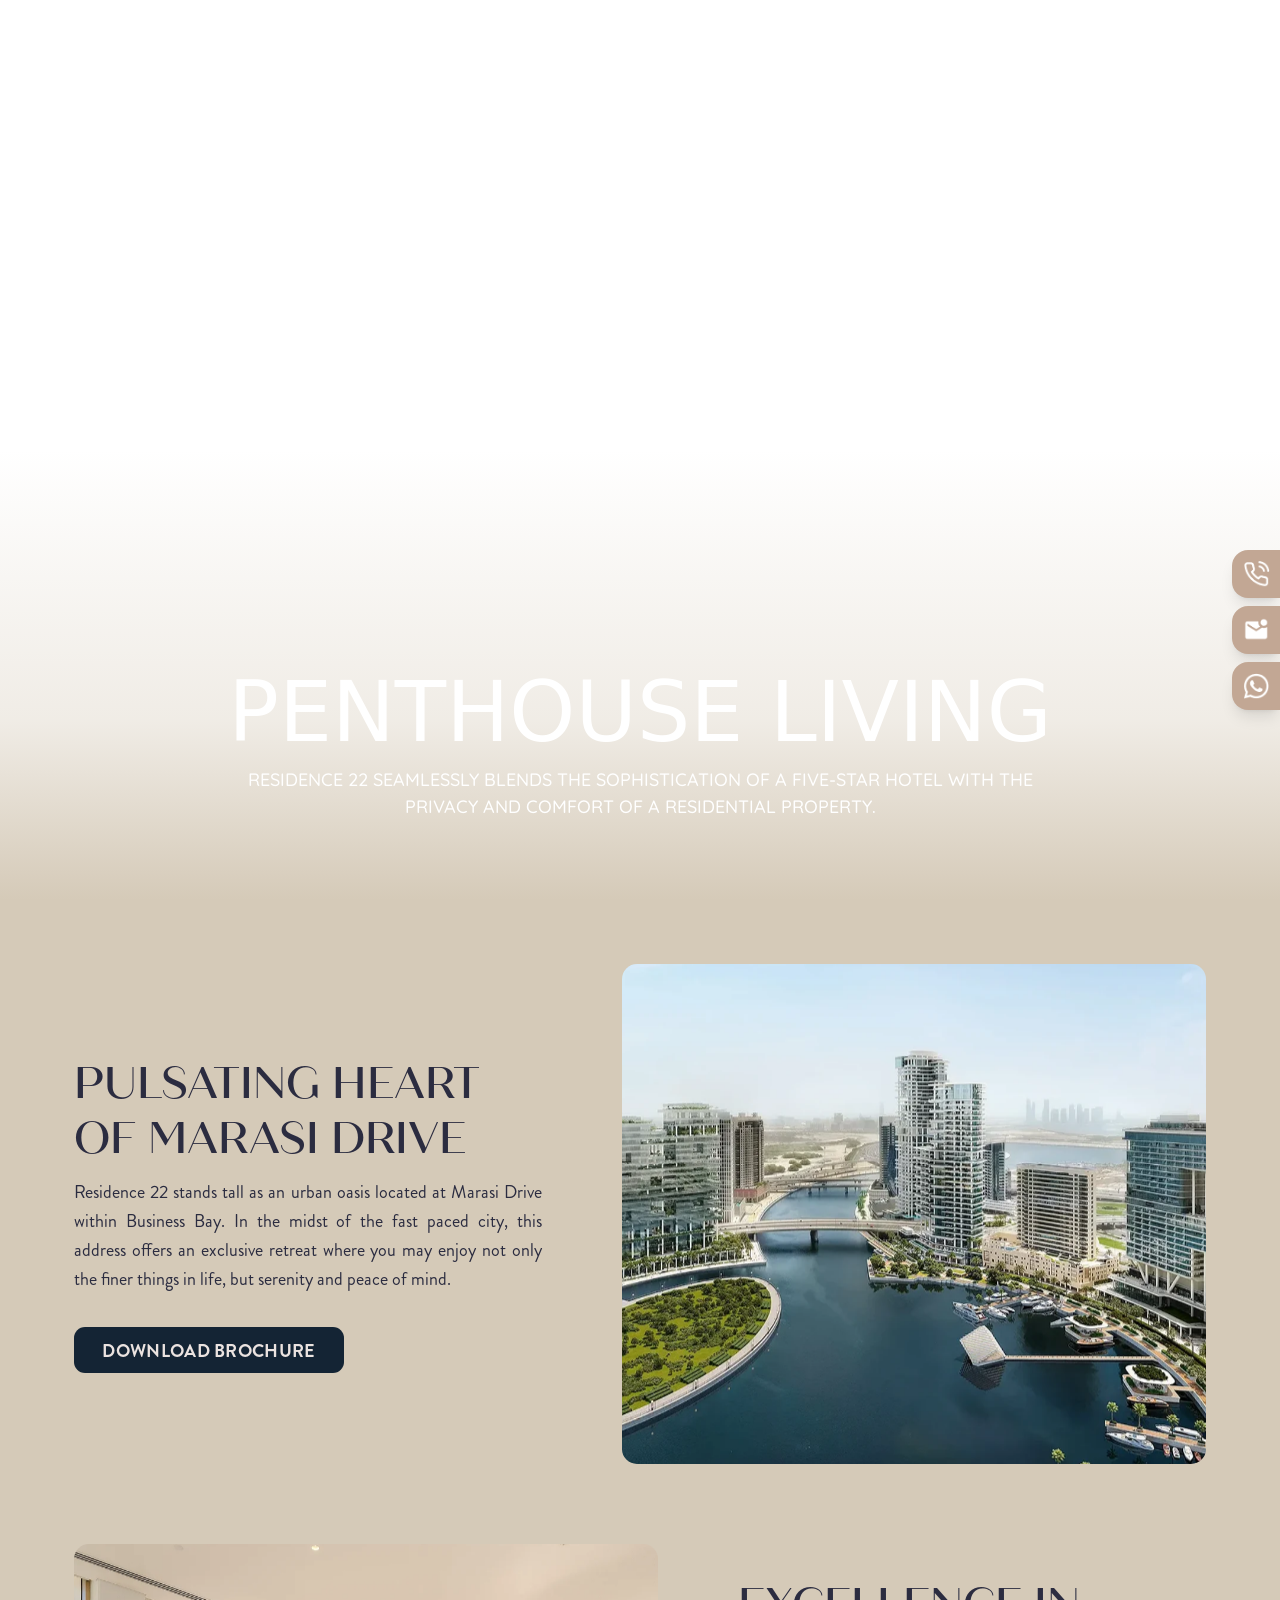
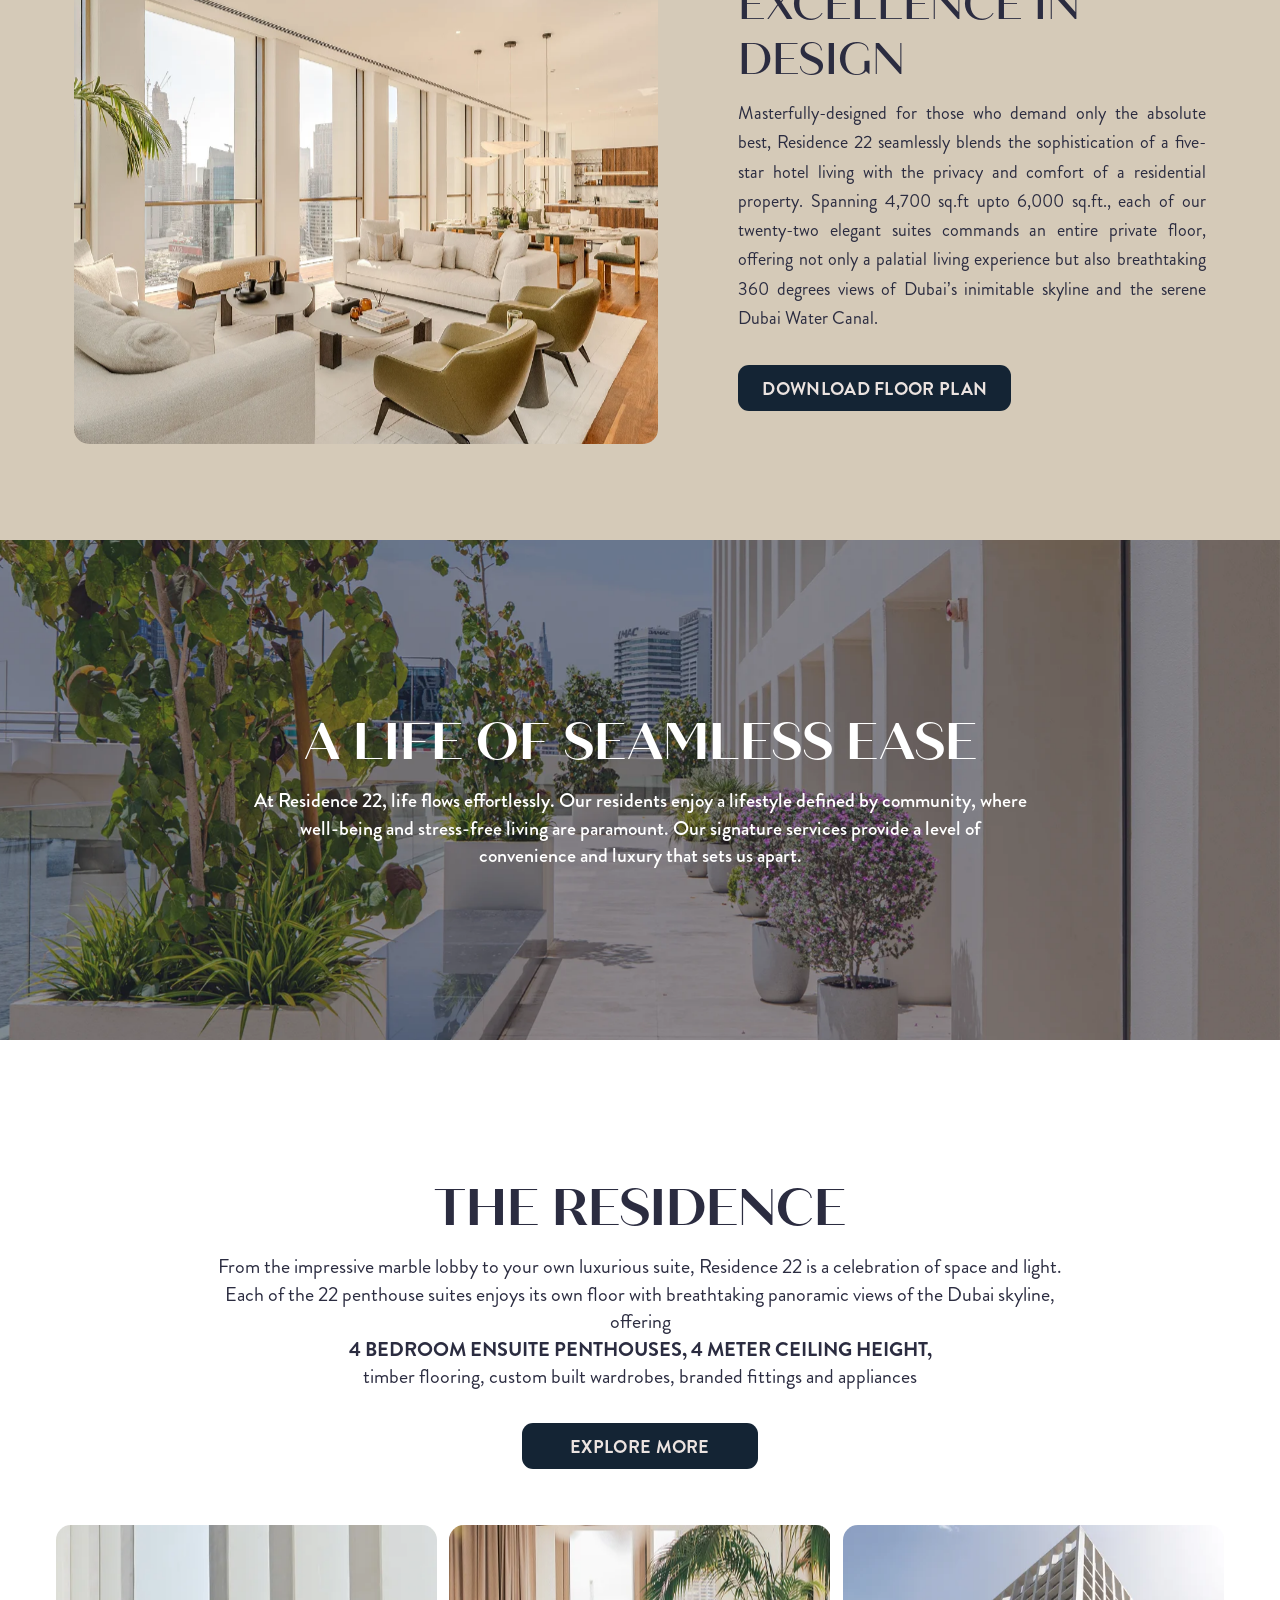
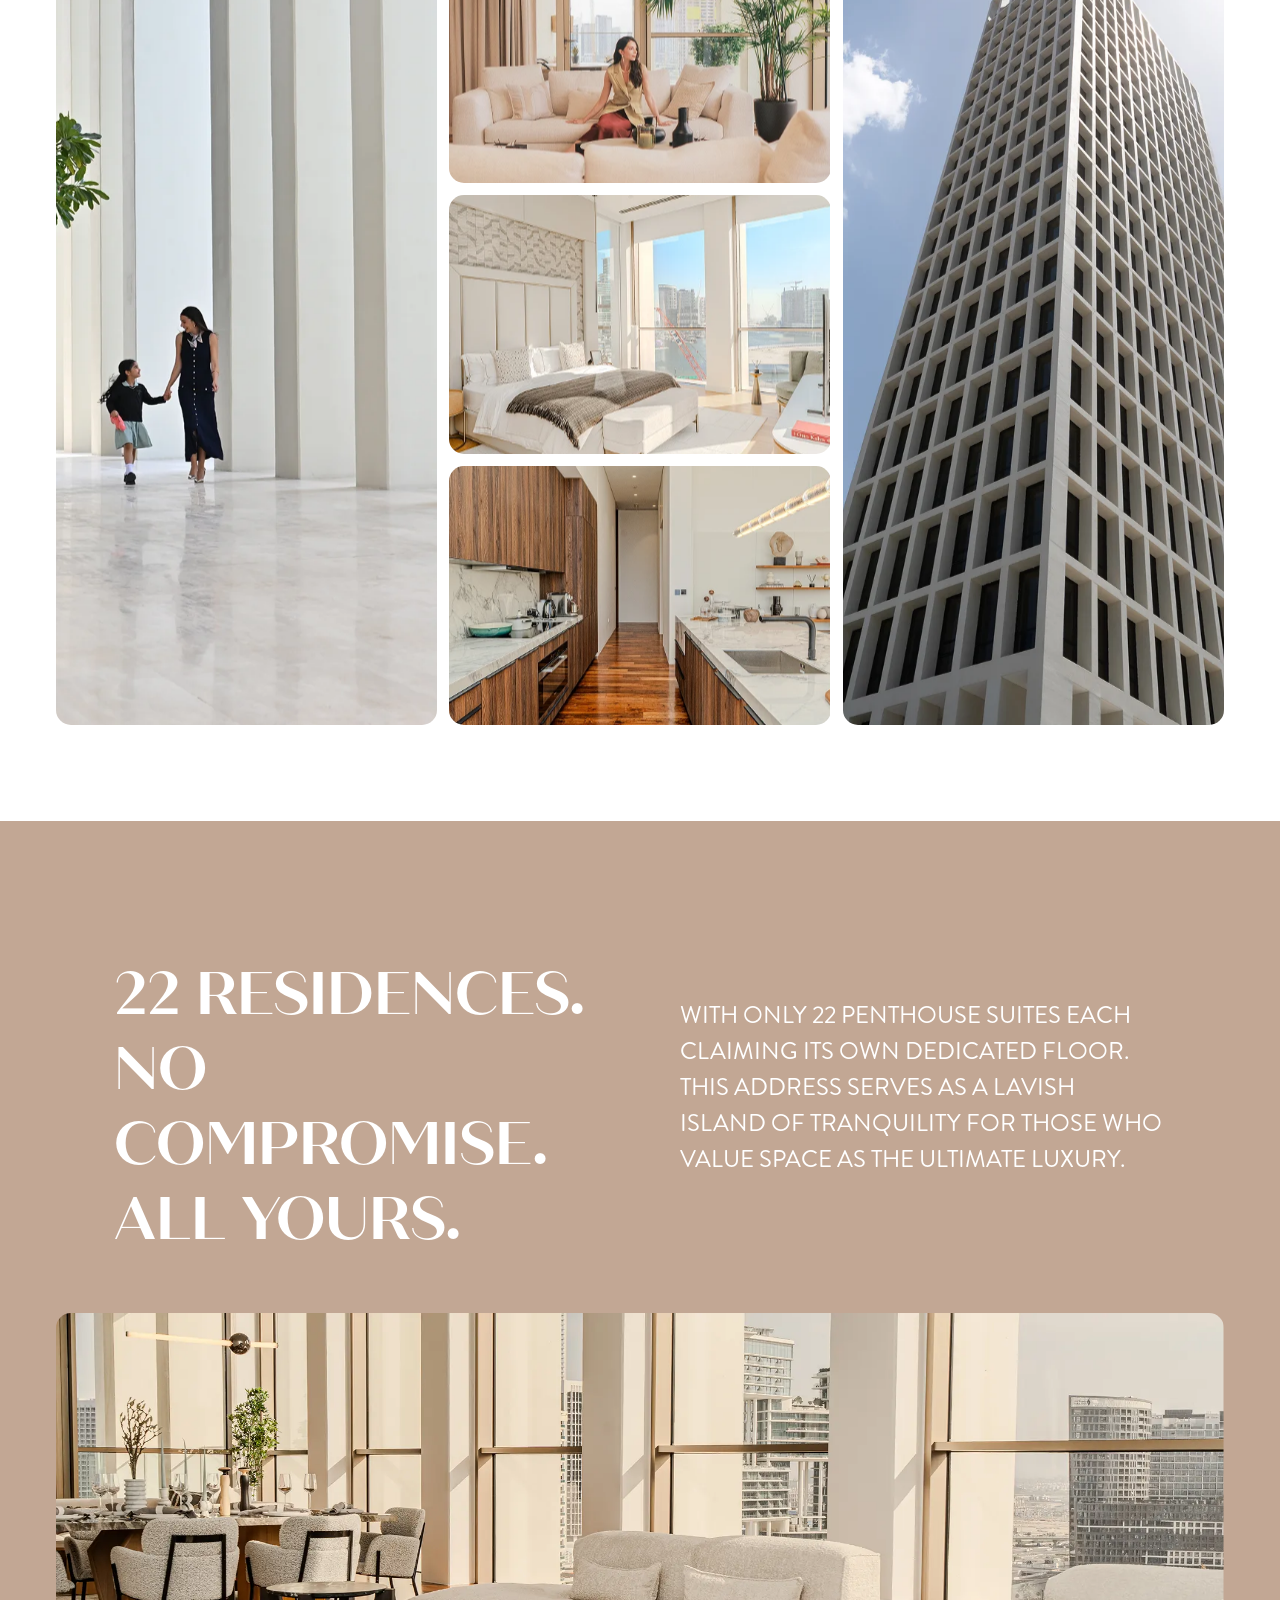
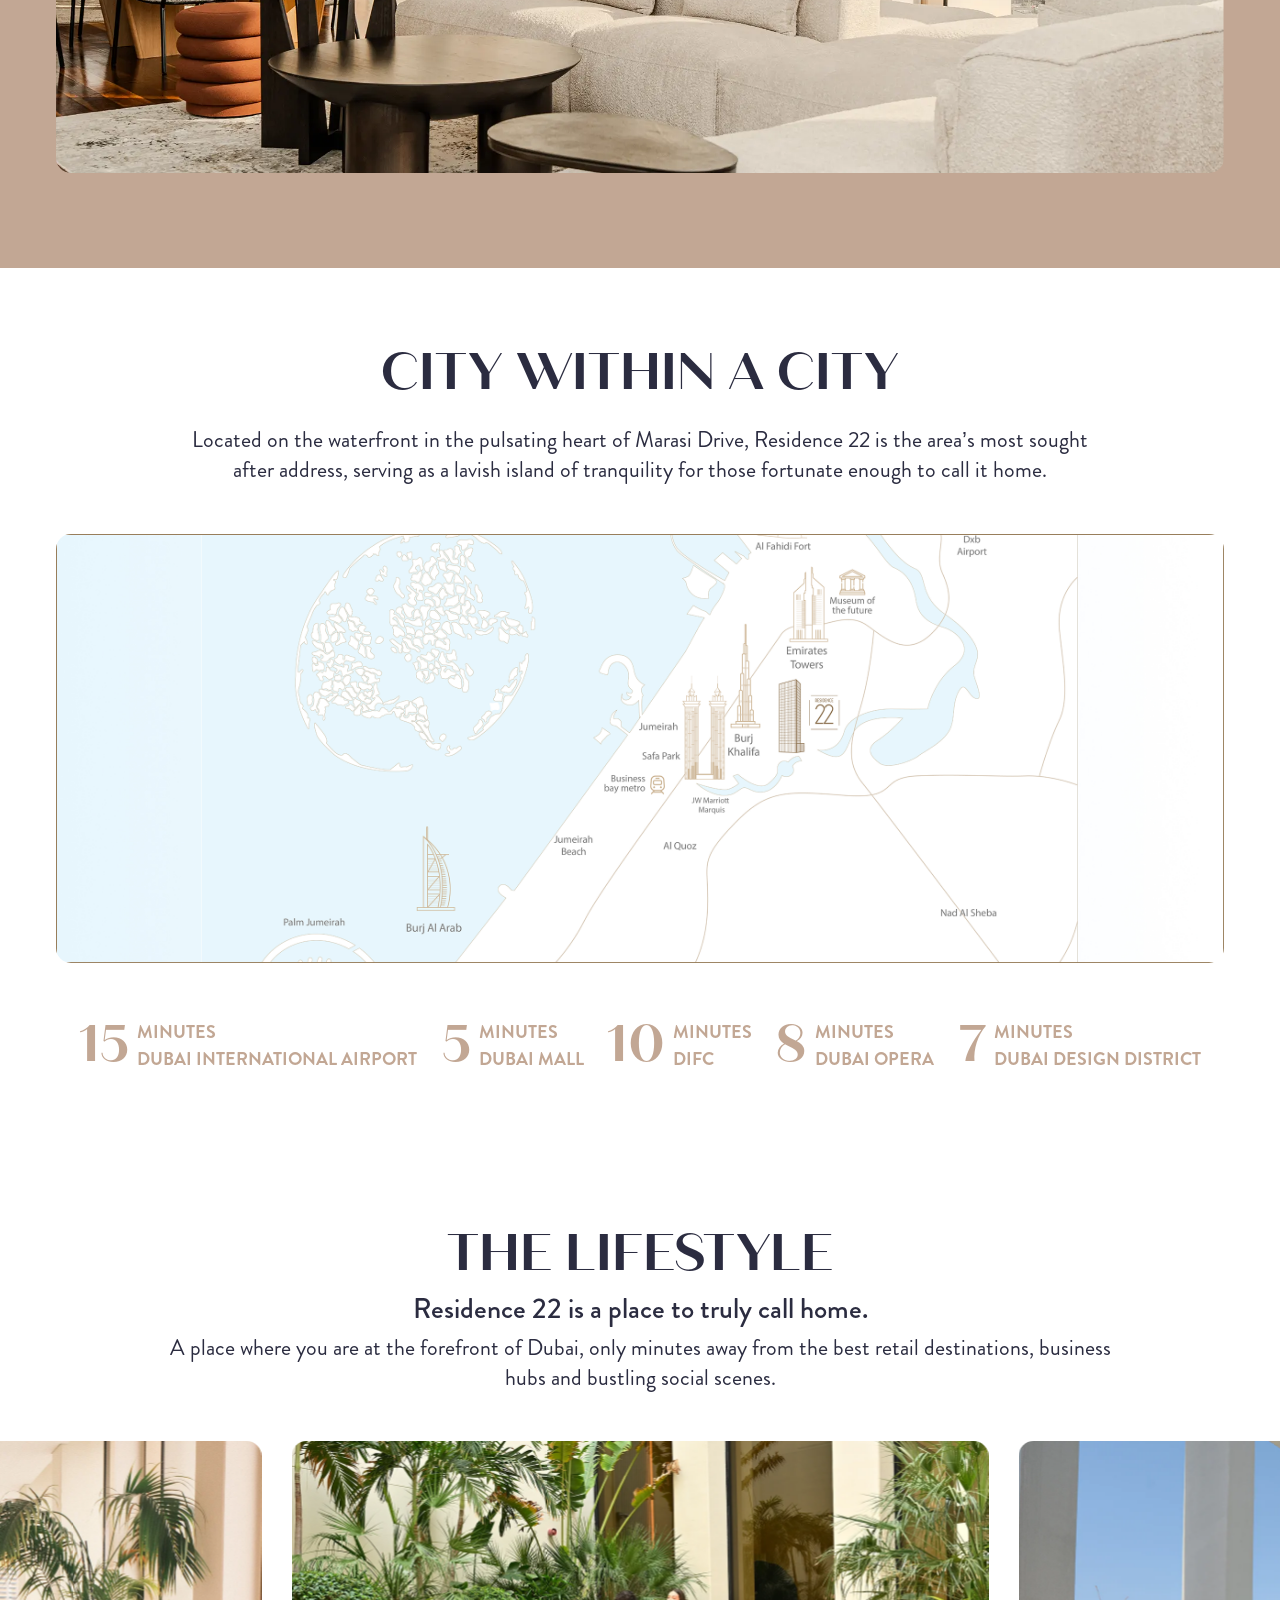
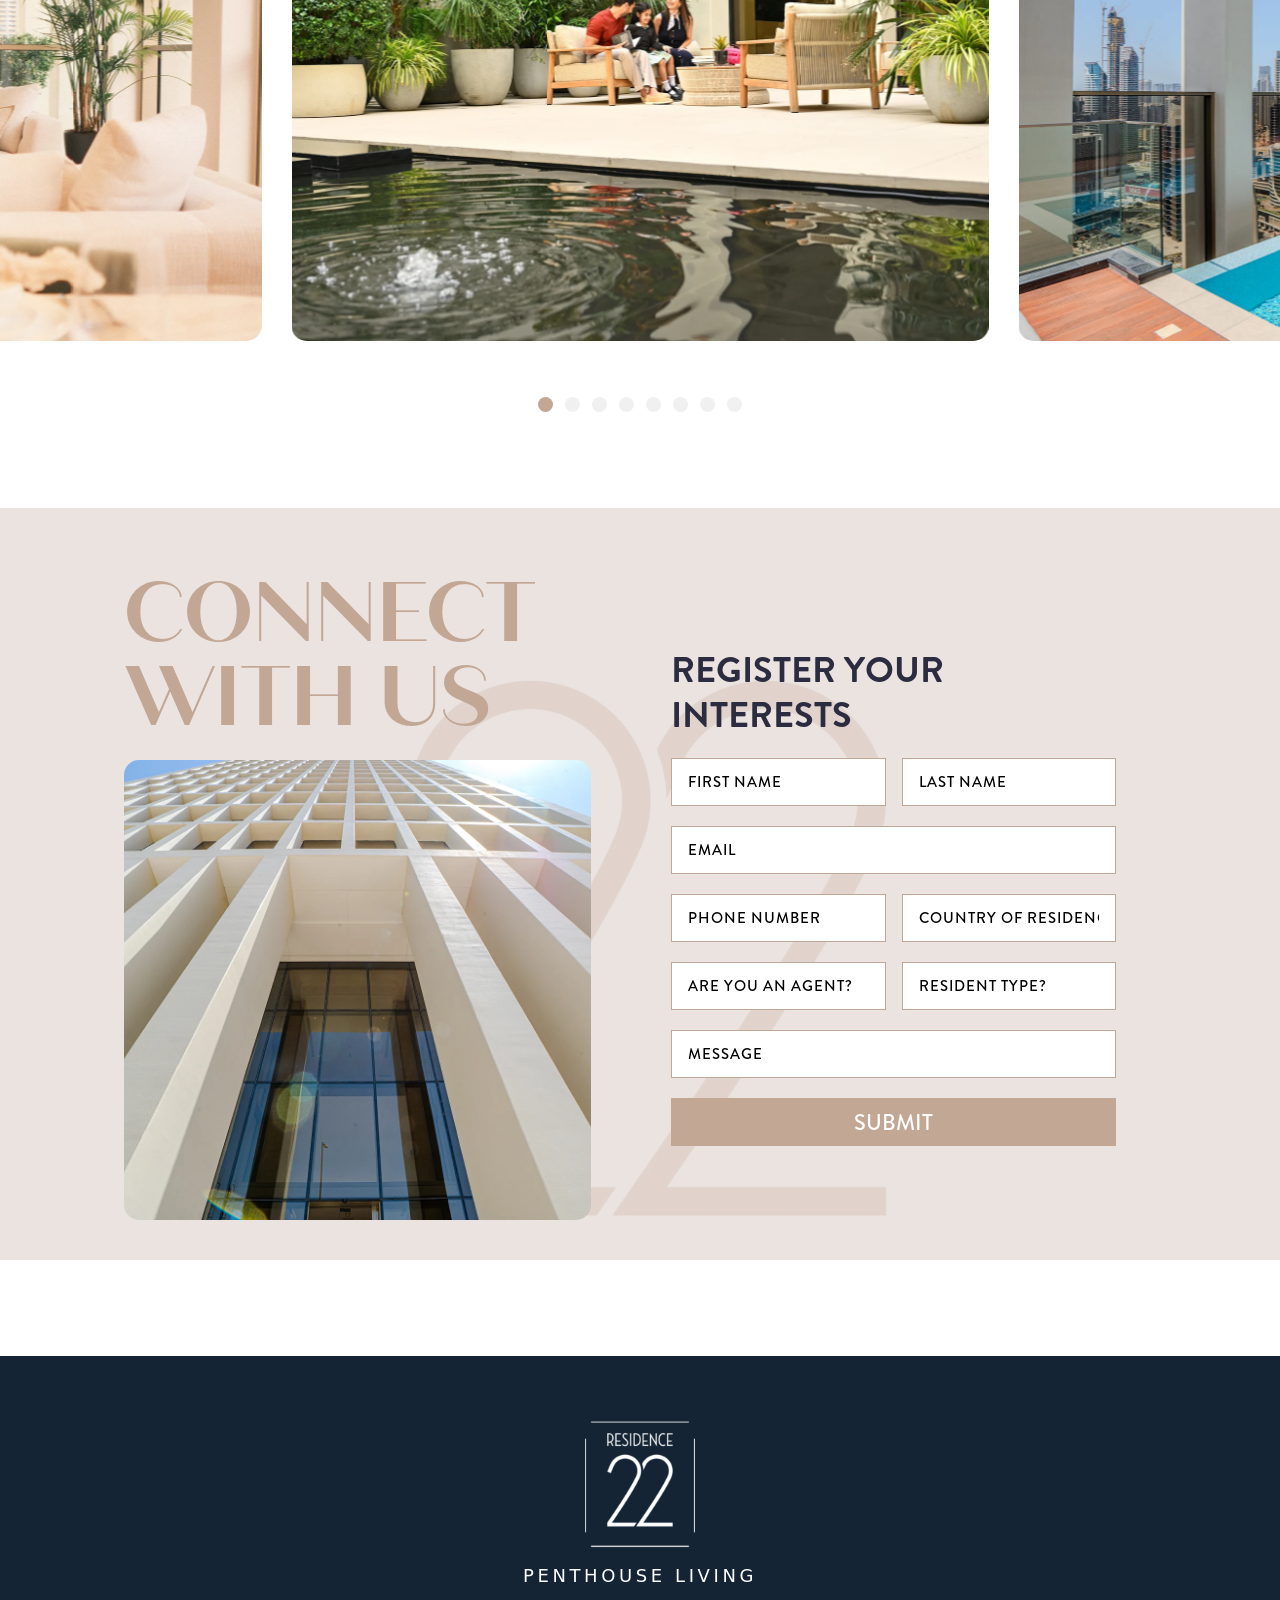
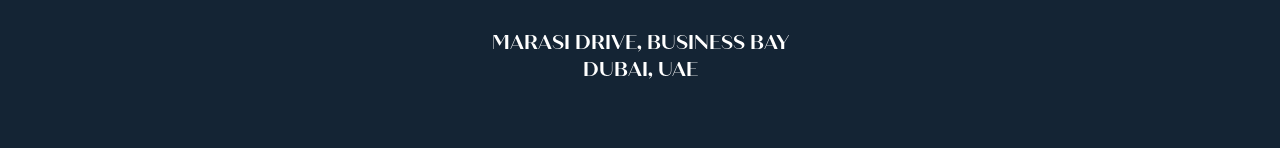
==== index.html @ b4049614 "Home and project page edits" ====
<!DOCTYPE html>
<html lang="en">

<head>
    <meta charset="UTF-8">
    <meta name="viewport" content="width=device-width, initial-scale=1.0">
    <title>Home Residence-22</title>
    <link rel="stylesheet" href="assets/css/navbar.css">
    <link rel="stylesheet" href="assets/css/flowbite.min.css" />
    <link rel="stylesheet" href="assets/css/universal.css" />
    <link rel="stylesheet" href="assets/css/home.css">

    <link href="https://unpkg.com/aos@2.3.1/dist/aos.css" rel="stylesheet">
    <link rel="stylesheet" href="https://cdn.jsdelivr.net/npm/swiper@11/swiper-bundle.min.css" />

</head>

<body>
    <!-- ═══════════════════════════════ Header Section ═══════════════════════════════════════════ -->
    <style>
        .nav-links a:hover,
        .nav-links button.drop-btn:hover,
        .nav-links li.active>a,
        .nav-links li.active>button {
            color: #142434;
        }
    </style>
    <nav class="navbar-menu mx-1920 mx-auto w-full px-5 absolute sm:px-5 md:px-6 lg:px-15 xl:px-20 py-10 ">
        <a href="#" class="header-logo" data-aos="fade-down" data-aos-duration="3000">
            <img id="nav-logo" class="white-logo" src="assets/images/residence-white-logo.svg" alt="">
        </a>

        <!-- Desktop Links -->
        <ul class="nav-links gap-3 sm:gap-3 md:gap-4 lg:gap-10 xl:gap-14 pt-4" id="desktopMenu" data-aos="fade-down"
            data-aos-duration="3000">
            <li><a href="index.html">HOME</a></li>
            <li><a href="about.html">ABOUT US</a></li>
            <li><a href="project-details.html">PROJECT DETAILS</a></li>
            <li><a href="contact-us.html">GET IN TOUCH</a></li>
            <!-- Resources Dropdown -->
            <!-- <li>
                <button class="drop-btn" id="dropResources" aria-expanded="false">
                    Resources
                    <svg class="chevron" viewBox="0 0 24 24">
                        <polyline points="6 9 12 15 18 9" />
                    </svg>
                </button>
                <div class="dropdown" id="menuResources">
                    <a href="#"><span class="icon"></span> Docs</a>
                    <a href="#"><span class="icon"></span> Blog</a>
                    <a href="#"><span class="icon"></span> Podcast</a>
                    <div class="divider"></div>
                    <a href="#"><span class="icon"></span> Support</a>
                </div>
            </li> -->

        </ul>

        <button class="hamburger " id="hamburger" aria-label="Toggle menu" data-aos="fade-down"
            data-aos-duration="3000">
            <span></span><span></span><span></span>
        </button>
    </nav>

    <!-- ═══ MOBILE MENU ═══ -->
    <div class="mobile-menu" id="mobileMenu">

        <a href="index.html" class="mobile-link">HOME</a>
        <div class="mobile-divider"></div>
        <a href="about.html" class="mobile-link">ABOUT US</a>
        <div class="mobile-divider"></div>
        <a href="project-details.html" class="mobile-link">PROJECT DETAILS</a>
        <div class="mobile-divider"></div>
        <a href="contact-us.html" class="mobile-link">GET IN TOUCH</a>
        <!-- Products -->
        <!-- <button class="mobile-link" id="mobileDropProducts">
            Products
            <svg class="chevron" viewBox="0 0 24 24"
                style="width:16px;height:16px;stroke:currentColor;fill:none;stroke-width:2.2;stroke-linecap:round;stroke-linejoin:round;transition:transform .25s">
                <polyline points="6 9 12 15 18 9" />
            </svg>
        </button>
        <div class="mobile-dropdown" id="mobileMenuProducts">
            <a href="#" class="mobile-sub-link"><span class="icon"></span> Analytics</a>
            <a href="#" class="mobile-sub-link"><span class="icon"></span> Security</a>
            <a href="#" class="mobile-sub-link"><span class="icon"></span> Automations</a>
            <a href="#" class="mobile-sub-link"><span class="icon"></span> Roadmap</a>
        </div> -->

        <!-- Solutions -->
        <!-- <button class="mobile-link" id="mobileDropSolutions">
            Solutions
            <svg class="chevron" viewBox="0 0 24 24"
                style="width:16px;height:16px;stroke:currentColor;fill:none;stroke-width:2.2;stroke-linecap:round;stroke-linejoin:round;transition:transform .25s">
                <polyline points="6 9 12 15 18 9" />
            </svg>
        </button>
        <div class="mobile-dropdown" id="mobileMenuSolutions">
            <a href="#" class="mobile-sub-link"><span class="icon"></span> Enterprise</a>
            <a href="#" class="mobile-sub-link"><span class="icon"></span> Startups</a>
            <a href="#" class="mobile-sub-link"><span class="icon"></span> Developers</a>
            <a href="#" class="mobile-sub-link"><span class="icon"></span> Case Studies</a>
        </div> -->

        <!-- Resources -->
        <!-- <button class="mobile-link" id="mobileDropResources">
            Resources
            <svg class="chevron" viewBox="0 0 24 24"
                style="width:16px;height:16px;stroke:currentColor;fill:none;stroke-width:2.2;stroke-linecap:round;stroke-linejoin:round;transition:transform .25s">
                <polyline points="6 9 12 15 18 9" />
            </svg>
        </button>
        <div class="mobile-dropdown" id="mobileMenuResources">
            <a href="#" class="mobile-sub-link"><span class="icon"></span> Docs</a>
            <a href="#" class="mobile-sub-link"><span class="icon"></span> Blog</a>
            <a href="#" class="mobile-sub-link"><span class="icon"></span> Podcast</a>
            <a href="#" class="mobile-sub-link"><span class="icon"></span> Support</a>
        </div> -->

    </div>
    <!-- ═══════════════════════════════ Header Section ═══════════════════════════════════════════ -->

    <!-- ═══════════════════════════════ Sticky Button ═══════════════════════════════════════════ -->
    <style>
        .fixed-contact-buttons {
            position: fixed;
            right: 0;
            top: 70%;
            transform: translateY(-50%);
            z-index: 50;
            display: flex;
            flex-direction: column;
            gap: 8px;
            align-items: flex-end
        }

        .sticky-btn {
            width: 48px;
            min-width: 48px;
            height: 48px;
            overflow: hidden;
            transition: width .35s;
            white-space: nowrap;
            background-color: #c2a794;
            border-radius: 16px 0 0 16px;
            padding: 0 10px 0 11px
        }

        .sticky-btn span {
            opacity: 0;
            width: 0;
            overflow: hidden;
            transition: .35s;
            font-family: brandon-grotesque-medium, sans-serif;
            letter-spacing: .05em;
            font-size: 14px
        }

        .sticky-btn img {
            width: 27px;
            height: 27px
        }

        .sticky-btn:hover {
            width: 140px
        }

        .sticky-btn:last-of-type:hover {
            width: 170px
        }

        .sticky-btn:hover span {
            opacity: 1;
            width: auto;
            margin-left: 8px
        }
    </style>
    <div class="fixed-contact-buttons">

        <a href="tel:+971564093335" class="sticky-btn flex items-center bg-[#cbb7a6] text-white rounded-l-xl shadow-lg">

            <img src="assets/images/phone-icon.png" alt="Phone" class="w-5 h-5 min-w-[20px] object-contain">

            <span class="text-sm font-medium uppercase">
                Call US
            </span>
        </a>

        <a href="mailto:info@residence22.ae"
            class="sticky-btn flex items-center bg-[#cbb7a6] text-white rounded-l-xl shadow-lg">

            <img src="assets/images/email-icon.png" alt="Email" class="w-5 h-5 min-w-[20px] object-contain">

            <span class="text-sm font-medium uppercase">
                Email US
            </span>
        </a>

        <a href="https://wa.me/564093335"
            class="sticky-btn flex items-center bg-[#cbb7a6] text-white rounded-l-xl shadow-lg">

            <img src="assets/images/whatsapp-icon.png" alt="WhatsApp" class="w-5 h-5 min-w-[20px] object-contain">

            <span class="text-sm font-medium uppercase">
                CHAT WITH US
            </span>
        </a>

    </div>
    <!-- ═══════════════════════════════ Sticky Button ═══════════════════════════════════════════ -->


    <!-- ═══════════════════════════════ Section - One ═══════════════════════════════════════════ -->
    <style>
        .section-1 video {
            position: absolute;
            inset: 0;
            width: 100%;
            height: 100%;
            object-fit: cover;
            /* same as background-size: cover */
            object-position: right center;
            /* matches your original background-position */
            z-index: 0;
        }
    </style>
    <!-- <section class="section-1 relative flex flex-col mx-1920 items-center h-screen mx-auto w-full bg-cover"
        style="background-image: url('assets/images/home/banner-image.webp');background-position: right center;">

        <div class="z-20 w-full px-5 sm:px-5 lg:px-14 pt-8 pb-12 sm:pb-20 md:pb-20 lg:pb-20">
            <div class="w-full text-center">
                <h2 class="font-parisienne text-blue leading-tight mb-2 font-normal text-64 sm:text-64 md:text-64 lg:text-84 xl:text-84 2xl:text-96"
                    data-aos="fade-up" data-aos-duration="3000">
                    P<span class="font-Cormorant-Regular">enthouse</span> L<span
                        class="font-Cormorant-Regular">iving</span></h2>
                <p class="font-Cormorant-SemiBold text-blue leading-normal text-uppercase text-17 lg:text-18"
                    data-aos="fade-up" data-aos-duration="3000">Residence
                    22 seamlessly
                    blends the sophistication of a five-star hotel with the<br class="hidden lg:block"> privacy and
                    comfort of a residential property.</p>
            </div>
        </div>

    </section> -->
    <section class="section-1 relative flex flex-col mx-1920 items-center h-screen mx-auto w-full overflow-hidden">

        <!--  Background Video -->
        <video class="absolute inset-0 w-full h-full object-cover z-0" autoplay muted loop playsinline preload="auto">
            <source src="assets/images/main-intro.mp4" type="video/mp4">
        </video>

        <!-- Optional dark overlay — remove if not needed -->
        <div class="absolute inset-0 bg-black bg-opacity-20 z-10"></div>

        <!-- Content — z-20 keeps it above video -->
        <div class="z-20 w-full px-5 sm:px-5 lg:px-14 pt-8 pb-0 sm:pb-1 md:pb-18 lg:pb-20">
            <div class="w-full text-center" data-aos="fade-down" data-aos-duration="3000" data-aos-once="true">
                <h2
                    class="font-neutraface-medium text-white text-uppercase leading-none mb-3 font-normal text-50 sm:text-64 md:text-64 lg:text-84 xl:text-84 2xl:text-96">
                    Penthouse Living</h2>
                <p class="font-quicksand-Medium text-white leading-normal text-uppercase text-16 lg:text-18">
                    Residence 22
                    seamlessly
                    blends the sophistication of a five-star hotel with the<br class="hidden lg:block"> privacy
                    and
                    comfort of a residential property.
                </p>
            </div>
        </div>

    </section>
    <!-- ═══════════════════════════════ Section - One ═══════════════════════════════════════════ -->

    <!-- ═══════════════════════════════ Section - Two ═══════════════════════════════════════════ -->
    <style>
        .img-wrap {
            position: relative;
            overflow: hidden;
        }

        .img-wrap img {
            will-change: transform;
            transform: translate3d(0, 0, 0);
            backface-visibility: hidden;
            width: 100%;
            height: 120%;
            object-fit: cover;

            position: absolute;
            top: -10%;
            left: 0;
        }

        .parallax-img {
            width: 100%;
            height: 120%;
            object-fit: cover;
            will-change: transform;
        }

        /*  FIX: FULL RESET ON MOBILE */
        @media (max-width: 768px) {

            .img-wrap img,
            .parallax-img {
                position: relative !important;
                height: 100% !important;
                top: 0 !important;
                left: 0 !important;
                transform: none !important;
            }
        }
    </style>
    <section
        class="section-2 hero-section mx-1920 min-h-screen w-full bg-cream bg-opacity-100 px-6 sm:px-8 lg:px-14 pt-16 sm:pt-16 lg:pt-16 pb-16 sm:pb-16 lg:pb-24">
        <div class="flex flex-col gap-12 sm:gap-12 lg:gap-15 xl:gap-20">
            <div
                class="flex flex-col md:flex-row w-full items-center justify-center gap-10 sm:gap-12 lg:gap-15 xl:gap-20">
                <div class="flex flex-col w-full md:w-full lg:w-50 xl:w-40 justify-center items-start">
                    <h2 class="font-quichesans-Medium text-blue text-uppercase leading-tight mb-3 font-normal text-32 sm:text-36 md:text-36 lg:text-40 xl:text-44 2xl:text-48"
                        data-aos="fade-right" data-aos-duration="3000">
                        pulsating heart of MARASI DRIVE</h2>
                    <p class="font-Brandon-Regular text-blue leading-relaxed text-17 text-justify lg:text-18"
                        data-aos="fade-right" data-aos-duration="3000">Residence 22 stands tall as an urban oasis
                        located at Marasi Drive within Business Bay. In the midst of
                        the fast paced city, this address offers an
                        exclusive retreat where you may enjoy not
                        only the finer things in life, but serenity and
                        peace of mind.</p>
                    <div class="flex default-btn mt-8" data-aos="fade-right" data-aos-duration="3000">
                        <a href=""
                            class="btn-primary text-center text-uppercase w-100 bg-blue bg-opacity-100 px-6 sm:px-7 md:px-7 lg:px-7 xl:px-7 py-4">Download
                            Brochure</a>
                    </div>
                </div>
                <div
                    class="flex w-full md:w-full h-[300px] sm:h-[300px] md:h-[400px] lg:h-[500px] xl:h-[500px] lg:w-50 xl:w-50 border-radius-15 justify-center items-center img-wrap">
                    <img class="parallax-img border-radius-15"
                        src="assets/images/home/pulsating-heart-of-business-bay.webp"
                        alt="pulsating-heart-of-business-bay">
                </div>

            </div>

            <div
                class="flex hero-section flex-col-reverse md:flex-row w-full items-center justify-center gap-10 sm:gap-12 lg:gap-15 xl:gap-20">

                <div
                    class="flex border-radius-15 h-[300px] sm:h-[300px] md:h-[400px] lg:h-[500px] xl:h-[500px] w-full md:w-full lg:w-50 xl:w-50 justify-center items-center img-wrap">
                    <img class="w-100 parallax-img border-radius-15" src="assets/images/home/excellence-in-design.webp"
                        alt="excellence-in-design">
                </div>
                <div class="flex flex-col w-full md:w-full lg:w-50 xl:w-40 justify-center items-start">
                    <h2 class="font-quichesans-Medium text-blue text-uppercase leading-tight mb-3 font-normal text-32 sm:text-36 md:text-36 lg:text-40 xl:text-44 2xl:text-48"
                        data-aos="fade-left" data-aos-duration="3000">
                        Excellence in design</h2>
                    <p class="font-Brandon-Regular text-blue leading-relaxed text-17 text-justify lg:text-18"
                        data-aos="fade-left" data-aos-duration="3000">Masterfully-designed for those who demand only the
                        absolute best, Residence 22 seamlessly blends the sophistication of a five-star hotel living
                        with the privacy and comfort of a residential property.
                        Spanning 4,700 sq.ft upto 6,000 sq.ft., each of our twenty-two elegant suites commands an entire
                        private floor, offering not only a palatial living experience but also breathtaking 360 degrees
                        views of Dubai’s inimitable skyline and the serene Dubai Water Canal.</p>
                    <div class="flex default-btn mt-8">
                        <a href=""
                            class="btn-primary text-center text-uppercase w-100 bg-blue bg-opacity-100 px-6 sm:px-6 md:px-6 lg:px-6 xl:px-6 py-4"
                            data-aos="fade-left" data-aos-duration="3000">Download
                            FLOOR PLAN</a>
                    </div>
                </div>
            </div>
        </div>

    </section>
    <!-- ═══════════════════════════════ Section - Two ═══════════════════════════════════════════ -->


    <!-- ═══════════════════════════════ Section - Three ═══════════════════════════════════════════ -->

    <section
        class="section-3 relative mx-1920 flex flex-col items-center z-10  justify-center min-h-screen h-[500px] w-full bg-cream bg-opacity-100 ">

        <!-- Background Image Layer -->
        <div class="absolute w-100 h-full inset-0 bg-cover bg-center z-0 img-wrap">
            <img src="assets/images/home/a-life-of-seamless-ease.webp" alt="A life of seamless ease"
                class="absolute inset-0 w-full h-full object-cover z-0 parallax-img" />
        </div>

        <div class="flex flex-col absolute justify-center items-center px-6 sm:px-8 lg:px-14 py-12 sm:py-12 lg:py-20">
            <div class="flex flex-col w-full md:w-full lg:w-80 xl:w-66 justify-center items-center">
                <h2 class="font-quichesans-Bold text-white text-center text-uppercase leading-tight mb-3 font-normal text-34 sm:text-34 md:text-36 lg:text-44 xl:text-52 2xl:text-52"
                    data-aos="fade-up" data-aos-duration="3000">
                    A life of
                    seamless ease</h2>
                <p class="font-Brandon-Medium text-white leading-snug text-18 text-center lg:text-20" data-aos="fade-up"
                    data-aos-duration="3000">At Residence 22, life flows effortlessly. Our residents enjoy a lifestyle
                    defined by community, where well-being and stress-free living are paramount. Our signature
                    services provide a level of convenience and luxury that sets us apart.
                </p>
            </div>

        </div>

    </section>
    <!-- ═══════════════════════════════ Section - Three ═══════════════════════════════════════════ -->


    <!-- ═══════════════════════════════ Section - Four ═══════════════════════════════════════════ -->
    <section
        class="section-4 mx-1920 flex flex-col items-center justify-center w-full bg-white bg-opacity-100 px-6 sm:px-8 lg:px-14 py-20 sm:py-20 lg:py-24">

        <div class="flex flex-col w-full justify-center items-center">
            <div class="flex flex-col w-full md:w-full lg:w-80 xl:w-75 justify-center items-center">
                <h2 class="font-quichesans-Bold text-blue text-center text-uppercase leading-tight mb-3 font-normal pt-5 md:pt-5 lg:pt-10 xl:pt-10 text-34 sm:text-34 md:text-36 lg:text-44 xl:text-52 2xl:text-52"
                    data-aos="fade-up" data-aos-duration="3000">
                    The residence</h2>
                <p class="font-Brandon-Regular text-blue leading-snug text-18 text-center lg:text-20" data-aos="fade-up"
                    data-aos-duration="3000">From the impressive marble lobby to your own luxurious suite, Residence 22
                    is a celebration of space and light.<br class="hidden lg:block"> Each of the 22 penthouse suites
                    enjoys its own floor with breathtaking
                    panoramic views of the Dubai skyline, offering <br class="hidden lg:block"><span
                        class="font-Brandon-Bold text-uppercase">4 Bedroom Ensuite Penthouses, 4 meter ceiling height,
                    </span> <br class="hidden lg:block">timber flooring, custom built wardrobes, branded fittings and
                    appliances</p>

                <div class="flex default-btn mt-8">
                    <a href="project-details.html"
                        class="btn-primary text-center text-uppercase w-100 bg-blue bg-opacity-100 px-10 sm:px-10 md:px-12 lg:px-12 xl:px-12 py-4"
                        data-aos="fade-up" data-aos-duration="3000">explore
                        more</a>
                </div>
            </div>

            <div
                class="flex flex-col w-full md:w-full lg:w-100 xl:w-100 justify-center items-center pt-8 sm:pt-10 lg:pt-10 xl:pt-14">
                <div class="grid grid-cols-1 sm:grid-cols-3 gap-3 w-full min-h-[800px]">

                    <!-- Left - tall single image -->
                    <div class="col-span-1 img-wrap border-radius-15" data-aos="fade-up" data-aos-duration="3000">
                        <img src="assets/images/home/gallery-1.webp" alt=""
                            class="w-full h-full object-cover border-radius-15 parallax-img">
                    </div>

                    <!-- Middle - 3 stacked images -->
                    <div class="col-span-1 flex flex-col gap-3" data-aos="fade-up" data-aos-duration="3000">
                        <div class="w-full flex-1 border-radius-15 img-wrap">
                            <img src="assets/images/home/gallery-2.webp" alt=""
                                class="object-cover border-radius-15 parallax-img">
                        </div>
                        <div class="w-full flex-1 border-radius-15 img-wrap">
                            <img src="assets/images/home/gallery-3.webp" alt=""
                                class="object-cover border-radius-15 parallax-img">
                        </div>
                        <div class="w-full flex-1 border-radius-15 img-wrap">
                            <img src="assets/images/home/gallery-4.webp" alt=""
                                class="object-cover border-radius-15 parallax-img">
                        </div>
                    </div>

                    <!-- Right - tall single image -->
                    <div class="col-span-1 img-wrap border-radius-15" data-aos="fade-up" data-aos-duration="3000">
                        <img src="assets/images/home/gallery-5.webp" alt=""
                            class="w-full h-full object-cover border-radius-15 parallax-img">
                    </div>
                </div>
            </div>
        </div>
    </section>
    <!-- ═══════════════════════════════ Section - Four ═══════════════════════════════════════════ -->

    <!-- ═══════════════════════════════ Section - Four/Five ═══════════════════════════════════════════ -->
    <section
        class="section-4-5 mx-1920 flex flex-col items-center justify-center w-full bg-darkcream bg-opacity-100 px-6 sm:px-8 lg:px-14 py-20 sm:py-20 lg:py-24">

        <div class="flex flex-col w-full justify-center items-center">
            <div
                class="flex flex-col lg:flex-row w-full md:w-full lg:w-90 xl:w-85 gap-2 sm:gap-2 md:gap-3 lg:gap-10 xl:gap-20 justify-between items-center">
                <div class="w-full md:w-full lg:w-65 xl:w-60">
                    <h2 class="font-quichesans-Bold text-white text-start text-uppercase leading-tight font-normal pt-5 md:pt-5 lg:pt-10 xl:pt-10 text-34 sm:text-34 md:text-48 lg:text-48 xl:text-60 2xl:text-60"
                        data-aos="fade-up" data-aos-duration="3000">
                        22 RESIDENCES.<br class="hidden lg:block">
                        NO COMPROMISE.<br class="hidden lg:block">
                        ALL YOURS.</h2>
                </div>
                <div class="w-full md:w-full lg:w-60 xl:w-60">
                    <p class="font-Brandon-Regular text-white leading-normal text-uppercase text-18 text-start md:text-20 lg:text-24"
                        data-aos="fade-up" data-aos-duration="3000">With only 22 penthouse suites each
                        claiming its own dedicated floor. this address serves as a lavish island of tranquility for
                        those who
                        value space as the ultimate luxury. </p>
                </div>


            </div>

            <div
                class="flex flex-col w-full md:w-full lg:w-100 xl:w-100 justify-center items-center pt-8 sm:pt-10 lg:pt-10 xl:pt-14">
                <img src="assets/images/home/22-residences-no-compromise.webp" alt=""
                    class="w-full h-full object-cover border-radius-15 parallax-img" data-aos="fade-up"
                    data-aos-duration="3000">
            </div>
        </div>
    </section>
    <!-- ═══════════════════════════════ Section - Four/Five ═══════════════════════════════════════════ -->

    <!-- ═══════════════════════════════ Section - Five ═══════════════════════════════════════════ -->
    <section
        class="section-5 mx-1920 flex flex-col items-center justify-center w-full bg-white bg-opacity-100 px-6 sm:px-8 lg:px-14 pt-10 sm:pt-5 lg:pt-5 xl:pt-8 pb-20 sm:pb-20 lg:pb-20">

        <div class="flex flex-col w-full justify-center items-center">
            <div
                class="flex flex-col w-full md:w-full lg:w-90 xl:w-80 pt-5 md:pt-5 lg:pt-10 xl:pt-10  justify-center items-center">

                <h2 class="font-quichesans-Bold text-blue text-center text-uppercase leading-tight mb-5 font-normal text-28 sm:text-32 md:text-36 lg:text-44 xl:text-52 2xl:text-52"
                    data-aos="fade-up" data-aos-duration="3000">
                    city within a city</h2>
                <p class="font-Brandon-Regular text-blue leading-snug text-18 text-center lg:text-22" data-aos="fade-up"
                    data-aos-duration="3000">Located on the waterfront in the pulsating heart of Marasi Drive, Residence
                    22 is the area’s most sought after
                    address, serving as a lavish island of tranquility for those fortunate enough to call it home.</p>

            </div>

            <div
                class="flex flex-col w-full md:w-full lg:w-100 xl:w-100 justify-center items-center pt-8 sm:pt-10 lg:pt-10 xl:pt-12">
                <img src="assets/images/home/residence22-map.jpg" alt="" class="w-full border-radius-15"
                    data-aos="fade-up" data-aos-duration="3000">
            </div>
        </div>
        <div class="flex flex-col w-100 pt-8 sm:pt-10 lg:pt-10 xl:pt-14">
            <div class="flex city-route-guide flex-wrap justify-start md:justify-start lg:justify-start xl:justify-evenly gap-2 md:gap-5 lg:gap-8 xl:gap-0 gap-y-6"
                data-aos="fade-up" data-aos-duration="3000">

                <div
                    class="flex flex-row sm:justify-start lg:justify-center items-start gap-0 sm:gap-2 lg:gap-2 w-100 md:w-45 lg:w-auto xl:w-auto">
                    <h3
                        class="city-route-km font-quichesans-Bold text-green mb-3 text-40 sm:text-48 md:text-48 lg:text-48 xl:text-52 2xl:text-60 shrink-0">
                        15
                    </h3>
                    <span
                        class="font-Brandon-Bold text-left text-green text-uppercase text-16 md:text-16 lg:text-18 xl:text-18">
                        minutes<br class="hidden md:block">
                        Dubai International Airport
                    </span>
                </div>

                <div
                    class="flex flex-row sm:justify-start lg:justify-center items-start gap-0 sm:gap-2 lg:gap-2 w-100 md:w-45 lg:w-auto xl:w-auto">
                    <h3
                        class="city-route-km font-quichesans-Bold text-green mb-3 text-40 sm:text-48 md:text-48 lg:text-48 xl:text-52 2xl:text-60 shrink-0">
                        5
                    </h3>
                    <span
                        class="font-Brandon-Bold text-left text-green text-uppercase text-16 md:text-16 lg:text-18 xl:text-18">
                        minutes<br class="hidden md:block">
                        Dubai Mall
                    </span>
                </div>

                <div
                    class="flex flex-row sm:justify-start lg:justify-center items-start gap-0 sm:gap-2 lg:gap-2 w-100 md:w-45 lg:w-auto xl:w-auto">
                    <h3
                        class="city-route-km font-quichesans-Bold text-green mb-3 text-40 sm:text-48 md:text-48 lg:text-48 xl:text-52 2xl:text-60 shrink-0">
                        10
                    </h3>
                    <span
                        class="font-Brandon-Bold text-left text-green text-uppercase text-16 md:text-16 lg:text-18 xl:text-18">
                        minutes<br class="hidden md:block">
                        DIFC
                    </span>
                </div>

                <div
                    class="flex flex-row sm:justify-start lg:justify-center items-start gap-0 sm:gap-2 lg:gap-2 w-100 md:w-45 lg:w-auto xl:w-auto">
                    <h3
                        class="city-route-km font-quichesans-Bold text-green mb-3 text-40 sm:text-48 md:text-48 lg:text-48 xl:text-52 2xl:text-60 shrink-0">
                        8
                    </h3>
                    <span
                        class="font-Brandon-Bold text-left text-green text-uppercase text-16 md:text-16 lg:text-18 xl:text-18">
                        minutes<br class="hidden md:block">
                        Dubai Opera
                    </span>
                </div>

                <div
                    class="flex flex-row sm:justify-start lg:justify-center xl:justify-center items-start gap-0 sm:gap-2 lg:gap-2 w-100 md:w-45 lg:w-auto xl:w-auto">
                    <h3
                        class="city-route-km font-quichesans-Bold text-green mb-3 text-40 sm:text-48 md:text-48 lg:text-48 xl:text-52 2xl:text-60 shrink-0">
                        7
                    </h3>
                    <span
                        class="font-Brandon-Bold text-left text-green text-uppercase text-16 md:text-16 lg:text-18 xl:text-18">
                        minutes<br class="hidden md:block">
                        Dubai Design District
                    </span>
                </div>

            </div>
        </div>
    </section>
    <!-- ═══════════════════════════════ Section - Five ═══════════════════════════════════════════ -->



    <!-- ═══════════════════════════════ Section - Six ═══════════════════════════════════════════ -->

    <section class="section-6 w-full pb-20 sm:pb-20 lg:pb-24 pt-3 sm:pt-10 lg:pt-10">
        <!-- Heading -->
        <div class="text-center pb-12 px-5">
            <h2 class="font-quichesans-Bold text-blue text-center text-uppercase leading-tight mb-1 font-normal pt-1 sm:pt-1 md:pt-5 lg:pt-5 xl:pt-5 text-34 sm:text-34 md:text-36 lg:text-44 xl:text-52 2xl:text-52"
                data-aos="fade-up" data-aos-duration="3000">
                THE LIFESTYLE</h2>
            <p class="font-Brandon-Medium text-blue leading-snug mb-1 text-24 text-center md:text-25 lg:text-28"
                data-aos="fade-up" data-aos-duration="3000">
                Residence 22 is a place to truly call home.
            </p>
            <p class="font-Brandon-Regular text-blue leading-snug text-18 text-center lg:text-22" data-aos="fade-up"
                data-aos-duration="3000">A place where you are at the forefront of Dubai, only minutes away from the
                best retail destinations, business
                <br class="hidden lg:block">
                hubs and bustling social scenes.
            </p>
        </div>

        <!-- Swiper -->
        <div class="swiper lifestyle-swiper w-full overflow-hidden" data-aos="fade-up" data-aos-duration="3000">
            <div class="swiper-wrapper items-center">

                <div class="swiper-slide" data-label="AMENITIES">
                    <img src="assets/images/home/lifestyle-2.webp" alt="" class="w-full object-cover">
                </div>
                <div class="swiper-slide" data-label="AMENITIES">
                    <img src="assets/images/home/lifestyle-3.webp" alt="" class="w-full object-cover">
                </div>
                <div class="swiper-slide" data-label="AMENITIES">
                    <img src="assets/images/home/lifestyle-4.webp" alt="" class="w-full object-cover">
                </div>
                <div class="swiper-slide" data-label="AMENITIES">
                    <img src="assets/images/home/lifestyle-5.webp" alt="" class="w-full object-cover">
                </div>
                <div class="swiper-slide" data-label="AMENITIES">
                    <img src="assets/images/home/lifestyle-6.webp" alt="" class="w-full object-cover">
                </div>
                <div class="swiper-slide" data-label="AMENITIES">
                    <img src="assets/images/home/lifestyle-7.webp" alt="" class="w-full object-cover">
                </div>
                <div class="swiper-slide" data-label="AMENITIES">
                    <img src="assets/images/home/lifestyle-8.webp" alt="" class="w-full object-cover">
                </div>
                <div class="swiper-slide" data-label="AMENITIES">
                    <img src="assets/images/home/lifestyle-9.webp" alt="" class="w-full object-cover">
                </div>
            </div>
        </div>

        <!-- Custom Controls -->
        <div class="lifestyle-pagination pt-14 flex justify-center items-center gap-1"></div>
        <!-- <div class="flex items-center justify-center gap-10 mt-10" data-aos="fade-up" data-aos-duration="3000">
            <button class="lifestyle-prev text-xl"><img src="assets/images/home/arrow-left.png"
                    style="width:25px;height:25px;" alt="arrow-left"></button>
            <span id="slide-label"
                class="text-uppercase font-Cormorant-Bold text-green font-semibold transition-all duration-300 text-center text-18 sm:text-18 md:text-22 lg:text-24">Amenities</span>
            <button class="lifestyle-next text-xl"><img src="assets/images/home/arrow-right.png"
                    style="width:25px;height:25px;" alt="arrow-right"></button>
        </div> -->

    </section>
    <!-- ═══════════════════════════════ Section - Six ═══════════════════════════════════════════ -->


    <!-- ═══════════════════════════════ Section - Seven ═══════════════════════════════════════════ -->

    <section class="section-7 w-full pb-20 sm:pb-24 lg:pb-32">

        <div
            class="flex flex-col bg-lightcream bg-opacity-100 items-center justify-center px-6 sm:px-8 lg:px-14 pt-16 sm:pt-15 lg:pt-15 pb-10 sm:pb-15 lg:pb-15">
            <div
                class="contactHome-container relative flex flex-col md:flex-row w-full items-start justify-center gap-8 sm:gap-8 lg:gap-10 xl:gap-10">

                <div class="contactHome-heading w-full md:w-full lg:w-50 xl:w-40" data-aos="fade-up"
                    data-aos-duration="3000">
                    <h2
                        class="font-quichesans-Bold text-green text-left text-uppercase leading-none mb-5 font-normal text-40 sm:text-46 md:text-52 lg:text-84 xl:text-84 2xl:text-84">
                        Connect<br class="hidden lg:block"> with us
                    </h2>
                    <img src="assets/images/home/contact-form-banner.webp" class="w-100 border-radius-15" alt="">
                </div>
                <div class="contactHome-form w-full md:w-full lg:w-100 lg:w-50 xl:w-45 pt-10 lg:pt-14 pb-5 lg:pb-10 px-1 sm:px-5 md:px-6 lg:px-10 xl:px-10"
                    data-aos="fade-up" data-aos-duration="3000">
                    <h2
                        class="font-Brandon-Bold text-blue text-left text-uppercase leading-tight mb-5 font-normal pt-1 sm:pt-1 md:pt-5 lg:pt-5 xl:pt-5 text-30 sm:text-30 md:text-36 lg:text-36 xl:text-36 2xl:text-36">
                        REGISTER YOUR INTERESTS </h2>

                    <form class="grid grid-cols-2 md:grid-cols-2 gap-x-4 gap-y-5">

                        <div class="col-span-1 md:col-span-1">
                            <input type="text" class="h-[48px] w-full bg-white border border-transparent px-4"
                                placeholder="FIRST NAME">
                        </div>
                        <div class="col-span-1 md:col-span-1">
                            <input type="text" class="h-[48px] w-full bg-white border border-transparent px-4"
                                placeholder="LAST NAME">
                        </div>

                        <div class="col-span-1 md:col-span-2">
                            <input type="email" class="h-[48px] w-full bg-white border border-transparent px-4 "
                                placeholder="EMAIL">
                        </div>

                        <div class="col-span-1 md:col-span-1">
                            <input type="tel" class="h-[48px] w-full bg-white border border-transparent px-4 "
                                placeholder="PHONE NUMBER">
                        </div>

                        <div class="col-span-1 md:col-span-1">
                            <input type="text" class="h-[48px] w-full bg-white border border-transparent px-4 "
                                placeholder="COUNTRY OF RESIDENCE">
                        </div>
                        <div class="col-span-1 md:col-span-1">
                            <input type="text" class="h-[48px] w-full bg-white border border-transparent px-4 "
                                placeholder="ARE YOU AN AGENT?">
                        </div>

                        <div class="col-span-1 md:col-span-1">
                            <input type="text" class="h-[48px] w-full bg-white border border-transparent px-4 "
                                placeholder="RESIDENT TYPE?">
                        </div>
                        <div class="col-span-1 md:col-span-2">
                            <input type="text" class="h-[48px] w-full bg-white border border-transparent px-4 "
                                placeholder="MESSAGE">
                        </div>
                        <div class="col-span-2 pt-0">
                            <input type="submit"
                                class="w-full h-[48px] text-uppercase brandon-grotesque-bold text-18 sm:text-18 md:text-20 lg:text-22 xl:text-22"
                                value="SUBMIT" />

                        </div>
                    </form>
                </div>

            </div>

        </div>

    </section>
    <!-- ═══════════════════════════════ Section - Seven ═══════════════════════════════════════════ -->


    <!-- ═══════════════════════════════ Footer ═══════════════════════════════════════════ -->
    <footer
        class="footer mx-1920 flex flex-col items-center justify-center w-full bg-blue bg-opacity-100 px-6 sm:px-8 lg:px-14 py-10 sm:py-14 md:py-16 lg:py-16">

        <div class="flex flex-col justify-center md:flex-row w-full gap-10 sm:gap-10 md:gap-10 lg:gap-5 xl:gap-5">

            <div class="flex flex-col w-full gap-6" data-aos="fade-down" data-aos-duration="3000">
                <div class="flex flex-col items-center">
                    <a href="#" class="footer-logo">
                        <img src="assets/images/residence-white-logo.svg" class="w-100 " alt="">
                    </a>
                    <h3
                        class="font-neutraface-medium text-white text-uppercase leading-snug letter-4 text-left pt-4 text-16 sm:text-16 md:text-18 lg:text-18 xl:text-18 2xl:text-18">
                        Penthouse living</h3>
                </div>
                <div class="flex flex-col items-center">
                    <span
                        class="font-quichesans-Bold text-white text-uppercase leading-snug text-center pt-4 text-18 sm:text-18 md:text-20 lg:text-24 xl:text-20 2xl:text-20">
                        MARASI DRIVE, BUSINESS BAY</span>
                    <span
                        class="font-quichesans-Bold text-white text-uppercase leading-snug text-center text-18 sm:text-18 md:text-20 lg:text-24 xl:text-20 2xl:text-20">
                        Dubai, uae</span>
                </div>
            </div>

        </div>
    </footer>

    <!-- ═══════════════════════════════ Footer ═══════════════════════════════════════════ -->

    <!-- ═══════════════════════════════ Back To Top ═══════════════════════════════════════════ -->
    <style>
        #backToTop {
            position: fixed;
            bottom: 30px;
            right: 30px;
            width: 45px;
            height: 45px;
            border-radius: 50%;
            background-color: #C2A794;
            color: #fff;
            font-size: 22px;
            border: none;
            cursor: pointer;
            display: none;
            align-items: center;
            justify-content: center;
            z-index: 999;
            transition: background-color 0.3s ease;
        }

        #backToTop:hover {
            background-color: #C2A794;
        }
    </style>
    <button id="backToTop"> <svg xmlns="http://www.w3.org/2000/svg" width="22" height="22" viewBox="0 0 24 24"
            fill="none" stroke="#ffffff" stroke-width="3" stroke-linecap="round" stroke-linejoin="round">
            <polyline points="18 15 12 9 6 15"></polyline>
        </svg></button>

    <script>
        document.addEventListener("DOMContentLoaded", function () {

            const btn = document.getElementById("backToTop");

            window.addEventListener("scroll", function () {
                if (window.scrollY > 800) {
                    btn.style.display = "flex";
                } else {
                    btn.style.display = "none";
                }
            });

            btn.addEventListener("click", function () {
                const duration = 800; // ms — increase for slower
                const start = window.scrollY;
                const startTime = performance.now();

                function scroll(currentTime) {
                    const elapsed = currentTime - startTime;
                    const progress = Math.min(elapsed / duration, 1);

                    // Ease in out effect
                    const ease = progress < 0.5
                        ? 2 * progress * progress
                        : 1 - Math.pow(-2 * progress + 2, 2) / 2;

                    window.scrollTo(0, start * (1 - ease));

                    if (progress < 1) {
                        requestAnimationFrame(scroll);
                    }
                }

                requestAnimationFrame(scroll);
            });

        });
    </script>
    <!-- ═══════════════════════════════ Back To Top ═══════════════════════════════════════════ -->

    <script src="assets/js/flowbite.min.js"></script>
    <script src="assets/js/main.js"></script>
    <script src="assets/js/gsap.min.js"></script>
    <script src="assets/js/ScrollTrigger.min.js"></script>
    <script src="https://assets.codepen.io/16327/ScrollSmoother.min.js"></script>
    <script src="https://unpkg.com/aos@2.3.1/dist/aos.js"></script>
    <script src="https://cdn.jsdelivr.net/npm/swiper@11/swiper-bundle.min.js"></script>



    <script>
        const swiper = new Swiper('.lifestyle-swiper', {
            loop: true,
            centeredSlides: true,
            slidesPerView: 1.8,
            spaceBetween: 20,
            speed: 1500,
            autoplay: {
                delay: 3000,
                disableOnInteraction: false,
                pauseOnMouseEnter: true,
            },
            pagination: {
                el: '.lifestyle-pagination',   // 👈 points to the div outside the swiper
                clickable: true,
                type: 'bullets',
            },
            grabCursor: false,
            simulateTouch: false,
            allowTouchMove: false,
            breakpoints: {
                300: { slidesPerView: 1.2, spaceBetween: 12 },
                320: { slidesPerView: 1.3, spaceBetween: 12 },
                375: { slidesPerView: 1.3, spaceBetween: 13 },
                425: { slidesPerView: 1.3, spaceBetween: 15 },
                530: { slidesPerView: 1.3, spaceBetween: 15 },
                640: { slidesPerView: 1.5, spaceBetween: 15 },
                768: { slidesPerView: 1.5, spaceBetween: 18 },
                1024: { slidesPerView: 1.8, spaceBetween: 20 },
                1200: { slidesPerView: 1.8, spaceBetween: 30 },
                1400: { slidesPerView: 1.8, spaceBetween: 40 },
            },
        });
    </script>

    <script>
        gsap.registerPlugin(ScrollTrigger);

        gsap.timeline({
            scrollTrigger: {
                trigger: ".hero-section", // your section wrapper
                start: "top+=100 center", // when section enters screen
                toggleActions: "play none none none" // play once
            }
        })
            .from(".hero-title", {
                y: 80,
                opacity: 0,
                duration: 1
            })
            .from(".hero-text", {
                y: 40,
                opacity: 0,
                duration: 0.8
            }, "-=0.6")
            .from(".hero-btn", {
                opacity: 0,
                y: 20,
                duration: 0.5
            }, "-=0.4")
            .from(".hero-img", {
                scale: 1.1,
                opacity: 0,
                duration: 1.2
            }, "-=1");


    </script>
    <script>
        gsap.registerPlugin(ScrollTrigger);
        gsap.ticker.lagSmoothing(0);
        ScrollTrigger.matchMedia({

            // ✅ Enable only above 768px
            "(min-width: 769px)": function () {

                gsap.utils.toArray(".img-wrap").forEach((wrap) => {

                    let img = wrap.querySelector("img");

                    gsap.fromTo(img,
                        { yPercent: -8 },   // start slightly up
                        {
                            yPercent: 8,      // move down inside container
                            ease: "power1.out",
                            scrollTrigger: {
                                trigger: wrap,
                                start: "top bottom",
                                end: "bottom top",
                                scrub: 1.5,
                                anticipatePin: 1
                            }
                        }
                    );

                });
            }

        });
    </script>

    <script>

        AOS.init({
            once: true,

        });
    </script>
</body>

</html>
---- assets/css/navbar.css ----
:root {
     --bg: #142434;
     --solid: #142434;
     --nav-bg: transparent;
     --accent: #c8f542;
     --accent2: #42f5c8;
     --text: #f0f0f0;
     --muted: #888;
     --border: rgba(255, 255, 255, 0.08);
     --dropdown-bg: #111118;
     --hover-bg: rgba(200, 245, 66, 0.07);
 }

 .overflow-hidden {
     overflow: hidden;
 }

 /* ─── NAVBAR ─── */
 nav.navbar-menu {
     top: 0;
     left: 0;
     right: 0;
     z-index: 1000;
     display: flex;
     justify-content: space-between;
     align-items: start;
     transition: all .3s ease-in-out;
 }

 nav.scrolled {
     transform: translateY(-100%);
     transition: all .3s ease-in-out;
 }

 .header-logo {
     height: 90px;
     width: 100px;
 }
/* .header-logo img{
     height: 100%;
     width: 100%;
 } */
 @keyframes pulse {

     0%,
     100% {
         box-shadow: 0 0 0 0 rgba(200, 245, 66, .5);
     }

     50% {
         box-shadow: 0 0 0 6px rgba(200, 245, 66, 0);
     }
 }

 /* ─── DESKTOP MENU ─── */
 .nav-links {
     list-style: none;
     display: flex;
     align-items: center;
 }

 .nav-links li {
     position: relative;
 }

 .nav-links a,
 .nav-links button.drop-btn {
     font-family: brandon-grotesque-bold, sans-serif;
     font-size: 15.6px;
     color: #fff;
     letter-spacing: 1px;
     text-decoration: none;
     background: none;
     border: none;
     cursor: pointer;
     padding: 0.55rem 1rem;
     border-radius: 8px;
     display: flex;
     align-items: center;
     gap: 5px;
     transition: color .2s, background .2s;
     white-space: nowrap;
 }


 /* chevron icon */
 .chevron {
     width: 14px;
     height: 14px;
     stroke: currentColor;
     fill: none;
     stroke-width: 2.2;
     stroke-linecap: round;
     stroke-linejoin: round;
     transition: transform .25s;
 }

 .drop-btn.open .chevron {
     transform: rotate(180deg);
 }

 /* ─── DROPDOWN ─── */
 .dropdown {
     display: none;
     position: absolute;
     top: calc(100% + 10px);
     left: 50%;
     transform: translateX(-50%);
     background: var(--dropdown-bg);
     border: 1px solid var(--border);
     border-radius: 14px;
     padding: 0.5rem;
     min-width: 200px;
     box-shadow: 0 20px 60px rgba(0, 0, 0, .6);
     opacity: 0;
     transform: translateX(-50%) translateY(-8px);
     transition: opacity .22s, transform .22s;
     pointer-events: none;
 }

 .dropdown.open {
     display: block;
     opacity: 1;
     transform: translateX(-50%) translateY(0);
     pointer-events: all;
     animation: dropIn .22s ease forwards;
 }

 @keyframes dropIn {
     from {
         opacity: 0;
         transform: translateX(-50%) translateY(-8px);
     }

     to {
         opacity: 1;
         transform: translateX(-50%) translateY(0);
     }
 }

 .dropdown a {
     display: flex;
     align-items: center;
     gap: 10px;
     padding: 0.6rem 0.9rem;
     border-radius: 9px;
     font-size: 0.88rem;
     color: var(--muted);
     transition: color .2s, background .2s;
 }

 .dropdown a:hover {
     color: var(--accent);
     background: var(--hover-bg);
 }

 .dropdown a .icon {
     width: 28px;
     height: 28px;
     background: rgba(255, 255, 255, 0.05);
     border-radius: 7px;
     display: grid;
     place-items: center;
     font-size: 14px;
     flex-shrink: 0;
 }

 .dropdown .divider {
     height: 1px;
     background: var(--border);
     margin: 0.35rem 0;
 }

 /* ─── CTA BUTTON ─── */
 .cta-btn {
     font-family: 'Syne', sans-serif;
     font-weight: 700;
     font-size: 0.85rem;
     letter-spacing: 0.01em;
     padding: 0.55rem 1.3rem;
     background: var(--accent);
     color: #0a0a0f;
     border: none;
     border-radius: 9px;
     cursor: pointer;
     transition: transform .15s, box-shadow .15s;
     white-space: nowrap;
 }

 .cta-btn:hover {
     transform: translateY(-1px);
     box-shadow: 0 6px 24px rgba(200, 245, 66, .35);
 }

 .cta-btn:active {
     transform: translateY(0);
 }

 /* ─── HAMBURGER ─── */
 .hamburger {
     display: none;
     flex-direction: column;
     justify-content: center;
     align-items: center;
     gap: 5px;
     width: 40px;
     height: 40px;
     /* border: 1px solid #fff; */
     cursor: pointer;
     padding: 6px;
     border-radius: 9px;
     transition: background .2s;
     z-index: 1100;
     background: #2B2C40;
     backdrop-filter: blur(3px);
 }

 .hamburger:hover {
     background: #2B2C40;
     backdrop-filter: blur(3px);
 }

 .hamburger span {
     display: block;
     width: 25px;
     height: 2px;
     background: #fff;
     border-radius: 2px;
     transition: transform .3s ease, opacity .3s ease, width .3s ease;
     transform-origin: center;
 }

 .hamburger.open span:nth-child(1) {
     transform: translateY(7px) rotate(45deg);
 }

 .hamburger.open span:nth-child(2) {
     opacity: 0;
     width: 0;
 }

 .hamburger.open span:nth-child(3) {
     transform: translateY(-7px) rotate(-45deg);
 }

 /* ─── NAV FILLED (when menu open) ─── */
 nav.menu-open {
     background: var(--solid);
 }

 /* ─── MOBILE MENU ─── */
 .mobile-menu {
     display: none;
     position: fixed;
     top: 150px;
     left: 0;
     right: 0;
     bottom: 0;
     background: #142434;
     z-index: 999;
     overflow-y: auto;
     padding: 1.5rem 0.5rem 3rem;
     flex-direction: column;
     gap: 0.3rem;
     transform: translateX(100%);
     transition: transform .35s cubic-bezier(.4, 0, .2, 1);
 }

 .mobile-menu.open {
     display: flex;
     transform: translateX(0);
 }

 .mobile-link {
     display: flex;
     align-items: center;
     justify-content: space-between;
     padding: 1rem 1.1rem;
     border-radius: 12px;
     font-family: brandon-grotesque-bold, sans-serif;
     font-size: 14.8px;
     color: #fff;
     text-decoration: none;
     transition: background .2s, color .2s;
     cursor: pointer;
     background: none;
     border: none;
     width: 100%;
     text-align: left;
 }

 .mobile-link:hover {
     background: #D5CAB8;
     color: #142434;
 }

 .mobile-dropdown {
     overflow: hidden;
     max-height: 0;
     transition: max-height .35s cubic-bezier(.4, 0, .2, 1);
 }

 .mobile-dropdown.open {
     max-height: 400px;
 }

 .mobile-sub-link {
     display: flex;
     align-items: center;
     gap: 10px;
     padding: 0.75rem 1.1rem 0.75rem 2.5rem;
     border-radius: 10px;
     font-size: 0.9rem;
     color: var(--muted);
     text-decoration: none;
     transition: color .2s, background .2s;
 }

 .mobile-sub-link:hover {
     color: var(--accent);
     background: var(--hover-bg);
 }

 .mobile-sub-link .icon {
     width: 26px;
     height: 26px;
     background: rgba(255, 255, 255, 0.05);
     border-radius: 7px;
     display: grid;
     place-items: center;
     font-size: 13px;
     flex-shrink: 0;
 }

 .mobile-divider {
     height: 1px;
     background: rgb(255 255 255 / 13%);
     margin: 0.1rem 0;
 }

 .mobile-cta {
     margin-top: 1rem;
     padding: 1rem 1.1rem;
     background: var(--accent);
     color: #0a0a0f;
     border: none;
     border-radius: 12px;
     font-family: 'Syne', sans-serif;
     font-weight: 800;
     font-size: 1rem;
     cursor: pointer;
     width: 100%;
     text-align: center;
     transition: box-shadow .2s;
 }

 .mobile-cta:hover {
     box-shadow: 0 8px 30px rgba(200, 245, 66, .35);
 }

 /* ─── HERO (page content) ─── */
 .hero {
     min-height: 100vh;
     display: flex;
     flex-direction: column;
     align-items: center;
     justify-content: center;
     text-align: center;
     padding: 6rem 2rem 4rem;
     position: relative;
     overflow: hidden;
 }

 .hero::before {
     content: '';
     position: absolute;
     inset: 0;
     background:
         radial-gradient(ellipse 60% 50% at 50% 0%, rgba(200, 245, 66, .12) 0%, transparent 70%),
         radial-gradient(ellipse 40% 40% at 80% 80%, rgba(66, 245, 200, .08) 0%, transparent 60%);
     pointer-events: none;
 }

 .hero h1 {
     font-family: 'Syne', sans-serif;
     font-weight: 800;
     font-size: clamp(2.5rem, 8vw, 5.5rem);
     letter-spacing: -0.04em;
     line-height: 1.05;
     margin-bottom: 1.2rem;
 }

 .hero h1 em {
     font-style: normal;
     color: var(--accent);
 }

 .hero p {
     font-size: clamp(1rem, 2.5vw, 1.2rem);
     color: var(--muted);
     max-width: 500px;
     line-height: 1.7;
     margin-bottom: 2.5rem;
 }

 .badge {
     display: inline-flex;
     align-items: center;
     gap: 6px;
     padding: 0.35rem 0.9rem;
     border: 1px solid rgba(200, 245, 66, .3);
     border-radius: 99px;
     font-size: 0.8rem;
     color: var(--accent);
     margin-bottom: 1.5rem;
     letter-spacing: 0.04em;
 }

 .badge-dot {
     width: 6px;
     height: 6px;
     background: var(--accent);
     border-radius: 50%;
 }

 /* ─── RESPONSIVE ─── */
  @media (max-width: 1200px) {

     .nav-links a,
     .nav-links button.drop-btn {
         font-size: 15px;
     }
 }
 @media (max-width: 1024px) {

     .nav-links a,
     .nav-links button.drop-btn {
         font-size: 15px;
     }
 }

 @media (max-width: 768px) {
     .header-logo {
         height: 80px;
         width: 80px;
     }

     nav.navbar-menu {
         align-items: center;
     }

     .nav-links a,
     .nav-links button.drop-btn {
         font-size: 14.8px;
     }

     nav {
         padding: 0 1.25rem;
     }

     .nav-links,
     .cta-btn {
         display: none;
     }

     .hamburger {
         display: flex;
     }
 }
---- assets/css/universal.css ----
*,
*::before,
*::after {
   box-sizing: border-box;
}

html,
body {
   scroll-behavior: smooth;
   margin: 0;
   padding: 0;
   min-height: 100%;
   overflow-x: hidden;
}

.mx-1920 {
   max-width: 1920px;
   margin: 0 auto;
}

.mx-1300 {
   max-width: 1300px;
   margin: 0 auto;
}

.mx-1440 {
   max-width: 1440px;
   margin: 0 auto;
}

.letter-04 {
   letter-spacing: 0.4px;
}

.letter-1 {
   letter-spacing: 1px;
}

.letter-2 {
   letter-spacing: 2px;
}

.letter-3 {
   letter-spacing: 0.1em;
}

.letter-4 {
   letter-spacing: 0.2em;
}

.letter-10 {
   letter-spacing: 0.2em;
}

.border-radius-10 {
   border-radius: 10px;
}

.border-radius-15 {
   border-radius: 15px;
}

.border-radius-20 {
   border-radius: 20px;
}

/*#################  Custom Fonts # ##################*/
@font-face {
   font-family: neutraface-condensed-medium;
   src: url("../fonts/neutraface/neutraface-condensed-medium.otf") format("woff2");
   font-weight: 500;
   font-style: normal;
   font-display: swap;
}

@font-face {
   font-family: neutraface-condensed-bold;
   src: url("../fonts/neutraface/neutraface-condensed-bold.otf") format("woff2");
   font-weight: 700;
   font-style: normal;
   font-display: swap;
}

@font-face {
   font-family: quichesans-regular;
   src: url("../fonts/quiche-sans/quichesans-regular.otf") format("woff2");
   font-weight: 200;
   font-style: normal;
   font-display: swap;
}

@font-face {
   font-family: quicksand-regular;
   src: url("../fonts/quicksand/Quicksand-Regular.otf") format("woff2");
   font-weight: 200;
   font-style: normal;
   font-display: swap;
}

@font-face {
   font-family: quicksand-medium;
   src: url("../fonts/quicksand/Quicksand-Medium.otf") format("woff2");
   font-weight: 400;
   font-style: normal;
   font-display: swap;
}

@font-face {
   font-family: quicksand-SemiBold;
   src: url("../fonts/quicksand/Quicksand-SemiBold.otf") format("woff2");
   font-weight: 400;
   font-style: normal;
   font-display: swap;
}

@font-face {
   font-family: quicksand-bold;
   src: url("../fonts/quicksand/Quicksand-Bold.otf") format("woff2");
   font-weight: 700;
   font-style: normal;
   font-display: swap;
}

@font-face {
   font-family: quichesans-medium;
   src: url("../fonts/quiche-sans/quichesans-medium.otf") format("woff2");
   font-weight: 500;
   font-style: normal;
   font-display: swap;
}

@font-face {
   font-family: quichesans-bold;
   src: url("../fonts/quiche-sans/quichesans-bold.otf") format("woff2");
   font-weight: 700;
   font-style: normal;
   font-display: swap;
}

@font-face {
   font-family: brandon-grotesque-light;
   src: url("../fonts/brandon-grotesque/Brandon_Grotesque_light.otf") format("woff2");
   font-weight: 200;
   font-style: normal;
   font-display: swap;
}

@font-face {
   font-family: brandon-grotesque-regular;
   src: url("../fonts/brandon-grotesque/Brandon_Grotesque_regular.otf") format("woff2");
   font-weight: 200;
   font-style: normal;
   font-display: swap;
}

@font-face {
   font-family: brandon-grotesque-medium;
   src: url("../fonts/brandon-grotesque/Brandon_Grotesque_medium.otf") format("woff2");
   font-weight: 400;
   font-style: normal;
   font-display: swap;
}

@font-face {
   font-family: brandon-grotesque-bold;
   src: url("../fonts/brandon-grotesque/Brandon_Grotesque_bold.otf") format("woff2");
   font-weight: 700;
   font-style: normal;
   font-display: swap;
}

.font-neutraface-Medium {
   font-family: neutraface-condensed-medium, sans-serif;
}

.font-neutraface-Bold {
   font-family: neutraface-condensed-bold, sans-serif;
}


.font-quicksand-Regular {
   font-family: quicksand-regular, sans-serif;
}

.font-quicksand-Medium {
   font-family: quicksand-medium, sans-serif;
}

.font-quicksand-SemiBold {
   font-family: quicksand-SemiBold, sans-serif;
}

.font-quicksand-Bold {
   font-family: quicksand-bold, sans-serif;
}

.font-quichesans-Regular {
   font-family: quichesans-regular, sans-serif;
}

.font-quichesans-Medium {
   font-family: quichesans-medium, sans-serif;
}

.font-quichesans-Bold {
   font-family: quichesans-bold, sans-serif;
}

.font-Brandon-Light {
   font-family: brandon-grotesque-light, sans-serif;
}

.font-Brandon-Regular {
   font-family: brandon-grotesque-regular, sans-serif;
}

.font-Brandon-Medium {
   font-family: brandon-grotesque-medium, sans-serif;
}

.font-Brandon-Bold {
   font-family: brandon-grotesque-bold, sans-serif;
}


/*#################  Custom Fonts # ##################*/

/*#################  Custom Overlay # ##################*/
.card-overlay {
   background: linear-gradient(180deg, rgba(50, 45, 42, 0) 0%, rgba(50, 45, 42, 0.75) 50%, #322D2A 100%);
}

.card-overlay-two {
   background: linear-gradient(180deg, rgba(50, 45, 42, 0) 0%, #322D2A 100%);
}

/*#################  Custom Overlay # ##################*/

.text-capitalize {
   text-transform: capitalize;
}

.text-uppercase {
   text-transform: uppercase;
}


/*########## Default - Button ##########*/

.default-btn {
   height: 46px;
}

.default-btn .btn-primary {
   font-family: brandon-grotesque-bold, sans-serif;
   background: #142434;
   border-radius: 11px;
   font-style: normal;
   font-weight: 700;
   font-size: 18px;
   line-height: 16px;
   color: #EBE3E0;
   letter-spacing: 0.3px;
}

@media (max-width:768px) {
   .default-btn {
      height: 44px;
   }

   .default-btn .btn-primary {
      font-size: 16px;
      line-height: 13px;
   }
}

@media (max-width:321px) {
   .default-btn .btn-primary {
      font-size: 14px;
      line-height: 13px;
   }
}

/*########## Home - Button ##########*/



/*#################### Footer ####################**/
.footer .footer-logo img {
   width: 110px;
   height: auto;
}

.footer .footer-logo-instagram img {
   width: 40px;
   height: auto;
}

@media (max-width:768px) {
   .footer .footer-logo img {
      width: 80px;
   }
}

@media (max-width:500px) {
   .footer .footer-logo img {
      width: 80px;
   }
}

/*#################### Footer ####################**/



/*########## Custom Colors ##########*/
.text-black {
   color: #000;
}

.text-white {
   color: #fff;
}

.text-blue {
   color: #2B2C40;
}

.text-darkblue {
   color: #142434;
}

.text-green {
   color: #C2A794
}

.border-white {
   border: 1px solid #FFFFFF;
}

.border-white-20 {
   border: 1px solid #F1E8E0;
}

/*########## Custom Colors ##########*/

/* ═══════════════════════════════════════════
   BG COLOR + BG OPACITY COMBINED
   10 Colors × 10 Opacity levels
═══════════════════════════════════════════ */
.bg-cream-gradient {
   background: linear-gradient(180deg, rgba(213, 202, 184, 0) 0%, #D5CAB8 100%);
}

/* ── WHITE ── */
.bg-white.bg-opacity-10 {
   background-color: rgba(255, 255, 255, 0.10);
}

.bg-white.bg-opacity-100 {
   background-color: rgba(255, 255, 255, 1.00);
}

/* ── CREAM ── */
.bg-cream.bg-opacity-10 {
   background-color: rgba(213, 202, 184, 0.10);
}

.bg-cream.bg-opacity-100 {
   background-color: rgba(213, 202, 184, 1.00);
}

.bg-lightcream.bg-opacity-100 {
   background-color: rgba(235, 227, 224, 1.00);
}

.bg-darkcream.bg-opacity-10 {
   background-color: rgba(194, 167, 148, 0.10);
}

.bg-darkcream.bg-opacity-100 {
   background-color: rgba(194, 167, 148, 1.00);
}

/* ── Blue ── */
.bg-blue.bg-opacity-10 {
   background-color: rgba(20, 36, 52, 0.10);
}

.bg-blue.bg-opacity-100 {
   background-color: rgba(20, 36, 52, 1.00);
}


/*########## Custom Tailwind css ##########*/

/* ════════════════════════════════════════════════
   FONT SIZE — up to 100px max
   Base + sm + md + lg + xl + 2xl breakpoints
════════════════════════════════════════════════ */


/* ── Base text alignment ── */
.text-left {
   text-align: left
}

.text-center {
   text-align: center
}

.text-right {
   text-align: right
}

.text-justify {
   text-align: justify
}

@media (min-width:640px) {
   .sm\:text-left {
      text-align: left
   }

   .sm\:text-center {
      text-align: center
   }

   .sm\:text-right {
      text-align: right
   }

   .sm\:text-justify {
      text-align: justify
   }
}

@media (min-width:768px) {
   .md\:text-left {
      text-align: left
   }

   .md\:text-center {
      text-align: center
   }

   .md\:text-right {
      text-align: right
   }

   .md\:text-justify {
      text-align: justify
   }
}

@media (min-width:1024px) {
   .lg\:text-left {
      text-align: left
   }

   .lg\:text-center {
      text-align: center
   }

   .lg\:text-right {
      text-align: right
   }

   .lg\:text-justify {
      text-align: justify
   }
}

@media (min-width:1280px) {
   .xl\:text-left {
      text-align: left
   }

   .xl\:text-center {
      text-align: center
   }

   .xl\:text-right {
      text-align: right
   }

   .xl\:text-justify {
      text-align: justify
   }
}

@media (min-width:1536px) {
   .\32xl\:text-left {
      text-align: left
   }

   .\32xl\:text-center {
      text-align: center
   }

   .\32xl\:text-right {
      text-align: right
   }

   .\32xl\:text-justify {
      text-align: justify
   }
}

/* ── Base text alignment ── */

/* ── Height and Min-height ── */
/* Base (mobile) */
.h-\[100px\] {
   height: 100px;
}

.h-\[150px\] {
   height: 150px;
}

.h-\[200px\] {
   height: 200px;
}

.h-\[300px\] {
   height: 300px;
}

.h-\[400px\] {
   height: 400px;
}

.h-\[450px\] {
   height: 450px;
}

.h-\[500px\] {
   height: 500px;
}

.h-\[600px\] {
   height: 600px;
}

.h-\[700px\] {
   height: 700px;
}

/* sm (≥640px) */
@media (min-width: 640px) {
   .sm\:h-\[100px\] {
      height: 100px;
   }

   .sm\:h-\[150px\] {
      height: 150px;
   }

   .sm\:h-\[200px\] {
      height: 200px;
   }

   .sm\:h-\[300px\] {
      height: 300px;
   }

   .sm\:h-\[400px\] {
      height: 400px;
   }

   .sm\:h-\[450px\] {
      height: 450px;
   }

   .sm\:h-\[500px\] {
      height: 500px;
   }

   .sm\:h-\[600px\] {
      height: 600px;
   }

   .sm\:h-\[700px\] {
      height: 700px;
   }
}

/* md (≥768px) */
@media (min-width: 768px) {
   .md\:h-\[100px\] {
      height: 100px;
   }

   .md\:h-\[150px\] {
      height: 150px;
   }

   .md\:h-\[200px\] {
      height: 200px;
   }

   .md\:h-\[300px\] {
      height: 300px;
   }

   .md\:h-\[400px\] {
      height: 400px;
   }

   .md\:h-\[450px\] {
      height: 450px;
   }

   .md\:h-\[500px\] {
      height: 500px;
   }

   .md\:h-\[600px\] {
      height: 600px;
   }

   .md\:h-\[700px\] {
      height: 700px;
   }
}

/* lg (≥1024px) */
@media (min-width: 1024px) {
   .lg\:h-\[100px\] {
      height: 100px;
   }

   .lg\:h-\[150px\] {
      height: 150px;
   }

   .lg\:h-\[200px\] {
      height: 200px;
   }

   .lg\:h-\[300px\] {
      height: 300px;
   }

   .lg\:h-\[400px\] {
      height: 400px;
   }

   .lg\:h-\[450px\] {
      height: 450px;
   }

   .lg\:h-\[500px\] {
      height: 500px;
   }

   .lg\:h-\[600px\] {
      height: 600px;
   }

   .lg\:h-\[700px\] {
      height: 700px;
   }
}

/* xl (≥1280px) */
@media (min-width: 1280px) {
   .xl\:h-\[100px\] {
      height: 100px;
   }

   .xl\:h-\[150px\] {
      height: 150px;
   }

   .xl\:h-\[200px\] {
      height: 200px;
   }

   .xl\:h-\[300px\] {
      height: 300px;
   }

   .xl\:h-\[400px\] {
      height: 400px;
   }

   .xl\:h-\[450px\] {
      height: 450px;
   }

   .xl\:h-\[500px\] {
      height: 500px;
   }

   .xl\:h-\[600px\] {
      height: 600px;
   }

   .xl\:h-\[700px\] {
      height: 700px;
   }
}

.min-h-\[100px\] {
   min-height: 100px
}

.min-h-\[150px\] {
   min-height: 150px
}

.min-h-\[200px\] {
   min-height: 200px
}

.min-h-\[300px\] {
   min-height: 300px
}

.min-h-\[400px\] {
   min-height: 400px
}

.min-h-\[500px\] {
   min-height: 500px
}

.min-h-\[600px\] {
   min-height: 600px
}

.min-h-\[700px\] {
   min-height: 700px
}

.min-h-\[800px\] {
   min-height: 800px
}

.min-h-\[900px\] {
   min-height: 900px
}

.min-h-\[1000px\] {
   min-height: 1000px
}

.min-h-\[1024px\] {
   min-height: 1024px
}

.min-h-\[1100px\] {
   min-height: 1100px
}

.min-h-\[1200px\] {
   min-height: 1200px
}

.min-h-\[50vh\] {
   min-height: 50vh
}

.min-h-\[60vh\] {
   min-height: 60vh
}

.min-h-\[70vh\] {
   min-height: 70vh
}

.min-h-\[80vh\] {
   min-height: 80vh
}

.min-h-\[90vh\] {
   min-height: 90vh
}

.min-h-\[100vh\] {
   min-height: 100vh
}

.min-h-\[80dvh\] {
   min-height: 80dvh
}

.min-h-\[90dvh\] {
   min-height: 90dvh
}

.min-h-\[100dvh\] {
   min-height: 100dvh
}

/* ─────────────────────────────────────────
       Font Size
───────────────────────────────────────── */

.text-10 {
   font-size: 10px
}

.text-12 {
   font-size: 12px
}

.text-14 {
   font-size: 14px
}

.text-16 {
   font-size: 16px
}

.text-17 {
   font-size: 17px
}


.text-18 {
   font-size: 18px
}

.text-19 {
   font-size: 19px
}

.text-20 {
   font-size: 20px
}

.text-22 {
   font-size: 22px
}

.text-24 {
   font-size: 24px
}

.text-26 {
   font-size: 26px
}

.text-28 {
   font-size: 28px
}

.text-30 {
   font-size: 30px
}

.text-32 {
   font-size: 32px
}

.text-34 {
   font-size: 34px
}


.text-36 {
   font-size: 36px
}

.text-38 {
   font-size: 38px
}

.text-40 {
   font-size: 40px
}


.text-42 {
   font-size: 42px
}

.text-44 {
   font-size: 44px
}

.text-46 {
   font-size: 46px
}

.text-48 {
   font-size: 48px
}

.text-50 {
   font-size: 50px
}

.text-52 {
   font-size: 52px
}

.text-54 {
   font-size: 54px
}

.text-56 {
   font-size: 56px
}

.text-58 {
   font-size: 58px
}

.text-60 {
   font-size: 60px
}

.text-62 {
   font-size: 62px
}



.text-64 {
   font-size: 64px
}

.text-66 {
   font-size: 66px
}

.text-68 {
   font-size: 68px
}

.text-70 {
   font-size: 70px
}


.text-72 {
   font-size: 72px
}

.text-74 {
   font-size: 74px
}

.text-76 {
   font-size: 76px
}

.text-78 {
   font-size: 78px
}

.text-80 {
   font-size: 80px
}

.text-82 {
   font-size: 82px
}

.text-84 {
   font-size: 84px
}

.text-86 {
   font-size: 86px
}

.text-88 {
   font-size: 88px
}

.text-90 {
   font-size: 90px
}

.text-92 {
   font-size: 92px
}

.text-94 {
   font-size: 94px
}

.text-96 {
   font-size: 96px
}

.text-98 {
   font-size: 98px
}

.text-100 {
   font-size: 100px
}

@media (min-width:640px) {
   .sm\:text-10 {
      font-size: 10px;
   }

   .sm\:text-12 {
      font-size: 12px;
   }

   .sm\:text-14 {
      font-size: 14px;
   }

   .sm\:text-16 {
      font-size: 16px;
   }

   .sm\:text-18 {
      font-size: 18px;
   }

   .sm\:text-20 {
      font-size: 20px;
   }

   .sm\:text-22 {
      font-size: 22px;
   }

   .sm\:text-24 {
      font-size: 24px;
   }

   .sm\:text-26 {
      font-size: 26px;
   }

   .sm\:text-28 {
      font-size: 28px;
   }

   .sm\:text-30 {
      font-size: 30px;
   }

   .sm\:text-32 {
      font-size: 32px;
   }

   .sm\:text-36 {
      font-size: 36px;
   }

   .sm\:text-34 {
      font-size: 34px;
   }

   .sm\:text-40 {
      font-size: 40px;
   }

   .sm\:text-44 {
      font-size: 44px;
   }

   .sm\:text-48 {
      font-size: 48px;

   }

   .sm\:text-52 {
      font-size: 52px;

   }

   .sm\:text-56 {
      font-size: 56px;

   }

   .sm\:text-60 {
      font-size: 60px;

   }

   .sm\:text-64 {
      font-size: 64px;

   }

   .sm\:text-68 {
      font-size: 68px;

   }

   .sm\:text-72 {
      font-size: 72px;

   }

   .sm\:text-76 {
      font-size: 76px;

   }

   .sm\:text-80 {
      font-size: 80px;

   }

   .sm\:text-84 {
      font-size: 84px;

   }

   .sm\:text-88 {
      font-size: 88px;

   }

   .sm\:text-92 {
      font-size: 92px;

   }

   .sm\:text-96 {
      font-size: 96px;
   }

   .sm\:text-100 {
      font-size: 100px;
   }
}

@media (min-width:768px) {
   .md\:text-10 {
      font-size: 10px;
   }

   .md\:text-12 {
      font-size: 12px;
   }

   .md\:text-14 {
      font-size: 14px;
   }

   .md\:text-16 {
      font-size: 16px;
   }

   .md\:text-18 {
      font-size: 18px;
   }

   .md\:text-20 {
      font-size: 20px;
   }

   .md\:text-22 {
      font-size: 22px;
   }

   .md\:text-24 {
      font-size: 24px;
   }

   .md\:text-26 {
      font-size: 26px;
   }

   .md\:text-28 {
      font-size: 28px;
   }

   .md\:text-30 {
      font-size: 30px;
   }

   .md\:text-32 {
      font-size: 32px;
   }

   .md\:text-34 {
      font-size: 34px;
   }

   .md\:text-36 {
      font-size: 36px;
   }

   .md\:text-40 {
      font-size: 40px;
   }

   .md\:text-44 {
      font-size: 44px;
   }

   .md\:text-48 {
      font-size: 48px;
   }

   .md\:text-52 {
      font-size: 52px;
   }

   .md\:text-56 {
      font-size: 56px;
   }

   .md\:text-60 {
      font-size: 60px;
   }

   .md\:text-64 {
      font-size: 64px;
   }

   .md\:text-68 {
      font-size: 68px;
   }

   .md\:text-72 {
      font-size: 72px;
   }

   .md\:text-76 {
      font-size: 76px;
   }

   .md\:text-80 {
      font-size: 80px;
   }

   .md\:text-84 {
      font-size: 84px;
   }

   .md\:text-88 {
      font-size: 88px;
   }

   .md\:text-92 {
      font-size: 92px;
   }

   .md\:text-96 {
      font-size: 96px;
   }

   .md\:text-100 {
      font-size: 100px;
   }

   .md\:text-120 {
      font-size: 120px;
   }

   .md\:text-150 {
      font-size: 150px;
   }
}

@media (min-width:1024px) {
   .lg\:text-10 {
      font-size: 10px;
   }

   .lg\:text-12 {
      font-size: 12px;
   }

   .lg\:text-14 {
      font-size: 14px;
   }

   .lg\:text-16 {
      font-size: 16px;
   }

   .lg\:text-18 {
      font-size: 18px;
   }

   .lg\:text-20 {
      font-size: 20px;
   }

   .lg\:text-22 {
      font-size: 22px;
   }

   .lg\:text-24 {
      font-size: 24px;
   }

   .lg\:text-26 {
      font-size: 26px;
   }

   .lg\:text-28 {
      font-size: 28px;
   }

   .lg\:text-30 {
      font-size: 30px;
   }

   .lg\:text-32 {
      font-size: 32px;
   }

   .lg\:text-34 {
      font-size: 34px;
   }

   .lg\:text-36 {
      font-size: 36px;
   }

   .lg\:text-40 {
      font-size: 40px;
   }

   .lg\:text-44 {
      font-size: 44px;
   }

   .lg\:text-48 {
      font-size: 48px;
   }

   .lg\:text-52 {
      font-size: 52px;
   }

   .lg\:text-56 {
      font-size: 56px;
   }

   .lg\:text-60 {
      font-size: 60px;
   }

   .lg\:text-64 {
      font-size: 64px;
   }

   .lg\:text-68 {
      font-size: 68px;
   }

   .lg\:text-72 {
      font-size: 72px;
   }

   .lg\:text-76 {
      font-size: 76px;
   }

   .lg\:text-80 {
      font-size: 80px;
   }

   .lg\:text-84 {
      font-size: 84px;
   }

   .lg\:text-88 {
      font-size: 88px;
   }

   .lg\:text-92 {
      font-size: 92px;
   }

   .lg\:text-96 {
      font-size: 96px;
   }

   .lg\:text-100 {
      font-size: 100px;
   }

   .lg\:text-120 {
      font-size: 120px;
   }

   .lg\:text-130 {
      font-size: 130px;
   }

   .lg\:text-150 {
      font-size: 150px;
   }
}

@media (min-width:1280px) {
   .xl\:text-10 {
      font-size: 10px;
   }

   .xl\:text-12 {
      font-size: 12px;
   }

   .xl\:text-14 {
      font-size: 14px;
   }

   .xl\:text-16 {
      font-size: 16px;
   }

   .xl\:text-18 {
      font-size: 18px;
   }

   .xl\:text-20 {
      font-size: 20px;
   }

   .xl\:text-22 {
      font-size: 22px;
   }

   .xl\:text-24 {
      font-size: 24px;
   }

   .xl\:text-26 {
      font-size: 26px;
   }

   .xl\:text-28 {
      font-size: 28px;
   }

   .xl\:text-32 {
      font-size: 32px;
   }

   .xl\:text-34 {
      font-size: 34px;
   }

   .xl\:text-36 {
      font-size: 36px;
   }

   .xl\:text-38 {
      font-size: 36px;
   }

   .xl\:text-40 {
      font-size: 40px;
   }

   .xl\:text-44 {
      font-size: 44px;
   }

   .xl\:text-48 {
      font-size: 48px;
   }

   .xl\:text-52 {
      font-size: 52px;
   }

   .xl\:text-56 {
      font-size: 56px;
   }

   .xl\:text-60 {
      font-size: 60px;
   }

   .xl\:text-64 {
      font-size: 64px;
   }

   .xl\:text-68 {
      font-size: 68px;
   }

   .xl\:text-72 {
      font-size: 72px;
   }

   .xl\:text-76 {
      font-size: 76px;
   }

   .xl\:text-80 {
      font-size: 80px;
   }

   .xl\:text-84 {
      font-size: 84px;
   }

   .xl\:text-88 {
      font-size: 88px;
   }

   .xl\:text-92 {
      font-size: 92px;
   }

   .xl\:text-96 {
      font-size: 96px;
   }

   .xl\:text-100 {
      font-size: 100px;
   }

   .xl\:text-120 {
      font-size: 120px;
   }

   .xl\:text-130 {
      font-size: 130px;
   }

   .xl\:text-150 {
      font-size: 150px;
   }

   .xl\:text-180 {
      font-size: 180px;
   }
}

@media (min-width:1536px) {
   .\32xl\:text-10 {
      font-size: 10px;
   }

   .\32xl\:text-12 {
      font-size: 12px;
   }

   .\32xl\:text-14 {
      font-size: 14px;
   }

   .\32xl\:text-16 {
      font-size: 16px;
   }

   .\32xl\:text-18 {
      font-size: 18px;
   }

   .\32xl\:text-20 {
      font-size: 20px;
   }

   .\32xl\:text-24 {
      font-size: 24px;
   }

   .\32xl\:text-26 {
      font-size: 26px;
   }

   .\32xl\:text-28 {
      font-size: 28px;
   }

   .\32xl\:text-32 {
      font-size: 32px;
   }

   .\32xl\:text-36 {
      font-size: 36px;
   }

   .\32xl\:text-34 {
      font-size: 34px;
   }

   .\32xl\:text-38 {
      font-size: 38px;
   }

   .\32xl\:text-40 {
      font-size: 40px;
   }

   .\32xl\:text-44 {
      font-size: 44px;
   }

   .\32xl\:text-48 {
      font-size: 48px;
   }

   .\32xl\:text-52 {
      font-size: 52px;
   }

   .\32xl\:text-56 {
      font-size: 56px;
   }

   .\32xl\:text-60 {
      font-size: 60px;
   }

   .\32xl\:text-64 {
      font-size: 64px;
   }

   .\32xl\:text-68 {
      font-size: 68px;
   }

   .\32xl\:text-72 {
      font-size: 72px;
   }

   .\32xl\:text-76 {
      font-size: 76px;
   }

   .\32xl\:text-80 {
      font-size: 80px;
   }

   .\32xl\:text-84 {
      font-size: 84px;
   }

   .\32xl\:text-88 {
      font-size: 88px;
   }

   .\32xl\:text-92 {
      font-size: 92px;
   }

   .\32xl\:text-96 {
      font-size: 96px;
   }

   .\32xl\:text-100 {
      font-size: 100px;
   }

   .\32xl\:text-120 {
      font-size: 120px;
   }

   .\32xl\:text-130 {
      font-size: 130px;
   }

   .\32xl\:text-140 {
      font-size: 140px;
   }

   .\32xl\:text-150 {
      font-size: 150px;
   }

   .\32xl\:text-160 {
      font-size: 160px;
   }

   .\32xl\:text-180 {
      font-size: 180px;
   }
}

/* ─────────────────────────────────────────
       Font Size
───────────────────────────────────────── */

/* ── min-w arbitrary ── */
.min-w-\[560px\] {
   min-width: 560px;
}

.min-w-\[600px\] {
   min-width: 600px;
}

.min-w-\[720px\] {
   min-width: 720px;
}

/* ─────────────────────────────────────────
   ROTATE and SCALE - X
───────────────────────────────────────── */
.rotate-0 {
   transform: rotate(0deg);
}

.hover\:rotate-45:hover {
   transform: rotate(45deg);
}

.scale-0 {
   transform: scale(0);
}

.group:hover .group-hover\:scale-1 {
   transform: scale(1.1);
}

.group:hover .group-hover\:scale-2 {
   transform: scale(1.2);
}

/* ─────────────────────────────────────────
   TRANSLATE Y
───────────────────────────────────────── */
.group:hover .group-hover\:translate-y-0,
.hover\:translate-y-0:hover,
.translate-y-0 {
   transform: translateY(0)
}

.group:hover .group-hover\:translate-y-1,
.hover\:translate-y-1:hover,
.translate-y-1 {
   transform: translateY(.25rem)
}

.group:hover .group-hover\:translate-y-2,
.hover\:translate-y-2:hover,
.translate-y-2 {
   transform: translateY(.5rem)
}

.group:hover .group-hover\:translate-y-3,
.hover\:translate-y-3:hover,
.translate-y-3 {
   transform: translateY(.75rem)
}

.group:hover .group-hover\:translate-y-4,
.hover\:translate-y-4:hover,
.translate-y-4 {
   transform: translateY(1rem)
}

.group:hover .group-hover\:translate-y-5,
.hover\:translate-y-5:hover,
.translate-y-5 {
   transform: translateY(1.25rem)
}

.group:hover .group-hover\:translate-y-6,
.hover\:translate-y-6:hover,
.translate-y-6 {
   transform: translateY(1.5rem)
}

.group:hover .group-hover\:translate-y-7,
.hover\:translate-y-7:hover,
.translate-y-7 {
   transform: translateY(1.75rem)
}

.group:hover .group-hover\:translate-y-8,
.hover\:translate-y-8:hover,
.translate-y-8 {
   transform: translateY(2rem)
}

.group:hover .group-hover\:translate-y-9,
.hover\:translate-y-9:hover,
.translate-y-9 {
   transform: translateY(2.25rem)
}

.group:hover .group-hover\:translate-y-10,
.hover\:translate-y-10:hover,
.translate-y-10 {
   transform: translateY(2.5rem)
}

/* ─────────────────────────────────────────
   TRANSLATE X
───────────────────────────────────────── */
.group:hover .group-hover\:translate-x-1,
.hover\:translate-x-1:hover,
.translate-x-1 {
   transform: translateX(.25rem)
}

.group:hover .group-hover\:translate-x-2,
.hover\:translate-x-2:hover,
.translate-x-2 {
   transform: translateX(.5rem)
}

.group:hover .group-hover\:translate-x-3,
.hover\:translate-x-3:hover,
.translate-x-3 {
   transform: translateX(.75rem)
}

.group:hover .group-hover\:translate-x-4,
.hover\:translate-x-4:hover,
.translate-x-4 {
   transform: translateX(1rem)
}

.group:hover .group-hover\:translate-x-5,
.hover\:translate-x-5:hover,
.translate-x-5 {
   transform: translateX(1.25rem)
}

.group:hover .group-hover\:translate-x-6,
.hover\:translate-x-6:hover,
.translate-x-6 {
   transform: translateX(1.5rem)
}

.group:hover .group-hover\:translate-x-7,
.hover\:translate-x-7:hover,
.translate-x-7 {
   transform: translateX(1.75rem)
}

.group:hover .group-hover\:translate-x-8,
.hover\:translate-x-8:hover,
.translate-x-8 {
   transform: translateX(2rem)
}

.group:hover .group-hover\:translate-x-9,
.hover\:translate-x-9:hover,
.translate-x-9 {
   transform: translateX(2.25rem)
}

.group:hover .group-hover\:translate-x-10,
.hover\:translate-x-10:hover,
.translate-x-10 {
   transform: translateX(2.5rem)
}

/* ─────────────────────────────────────────
   -TRANSLATE X (negative)
───────────────────────────────────────── */
.-translate-x-1,
.group:hover .group-hover\:-translate-x-1,
.hover\:-translate-x-1:hover {
   transform: translateX(-.25rem)
}

.-translate-x-2,
.group:hover .group-hover\:-translate-x-2,
.hover\:-translate-x-2:hover {
   transform: translateX(-.5rem)
}

.-translate-x-3,
.group:hover .group-hover\:-translate-x-3,
.hover\:-translate-x-3:hover {
   transform: translateX(-.75rem)
}

.-translate-x-4,
.group:hover .group-hover\:-translate-x-4,
.hover\:-translate-x-4:hover {
   transform: translateX(-1rem)
}

.-translate-x-5,
.group:hover .group-hover\:-translate-x-5,
.hover\:-translate-x-5:hover {
   transform: translateX(-1.25rem)
}

.-translate-x-6,
.group:hover .group-hover\:-translate-x-6,
.hover\:-translate-x-6:hover {
   transform: translateX(-1.5rem)
}

.-translate-x-7,
.group:hover .group-hover\:-translate-x-7,
.hover\:-translate-x-7:hover {
   transform: translateX(-1.75rem)
}

.-translate-x-8,
.group:hover .group-hover\:-translate-x-8,
.hover\:-translate-x-8:hover {
   transform: translateX(-2rem)
}

.-translate-x-9,
.group:hover .group-hover\:-translate-x-9,
.hover\:-translate-x-9:hover {
   transform: translateX(-2.25rem)
}

.-translate-x-10,
.group:hover .group-hover\:-translate-x-10,
.hover\:-translate-x-10:hover {
   transform: translateX(-2.5rem)
}

/* ─────────────────────────────────────────
   OPACITY
───────────────────────────────────────── */
.group:hover .group-hover\:opacity-0,
.hover\:opacity-0:hover,
.opacity-0 {
   opacity: 0
}

.group:hover .group-hover\:opacity-10,
.hover\:opacity-10:hover,
.opacity-10 {
   opacity: .1
}

.group:hover .group-hover\:opacity-20,
.hover\:opacity-20:hover,
.opacity-20 {
   opacity: .2
}

.group:hover .group-hover\:opacity-30,
.hover\:opacity-30:hover,
.opacity-30 {
   opacity: .3
}

.group:hover .group-hover\:opacity-40,
.hover\:opacity-40:hover,
.opacity-40 {
   opacity: .4
}

.group:hover .group-hover\:opacity-50,
.hover\:opacity-50:hover,
.opacity-50 {
   opacity: .5
}

.group:hover .group-hover\:opacity-60,
.hover\:opacity-60:hover,
.opacity-60 {
   opacity: .6
}

.group:hover .group-hover\:opacity-70,
.hover\:opacity-70:hover,
.opacity-70 {
   opacity: .7
}

.group:hover .group-hover\:opacity-80,
.hover\:opacity-80:hover,
.opacity-80 {
   opacity: .8
}

.group:hover .group-hover\:opacity-90,
.hover\:opacity-90:hover,
.opacity-90 {
   opacity: .9
}

.group:hover .group-hover\:opacity-100,
.hover\:opacity-100:hover,
.opacity-100 {
   opacity: 1
}

/* ─────────────────────────────────────────
   VISIBILITY
───────────────────────────────────────── */
.visible {
   visibility: visible;
}

.invisible {
   visibility: hidden;
}

.hover\:visible:hover {
   visibility: visible;
}

.hover\:invisible:hover {
   visibility: hidden;
}

.group:hover .group-hover\:visible {
   visibility: visible;
}

.group:hover .group-hover\:invisible {
   visibility: hidden;
}

/* ─────────────────────────────────────────
   DISPLAY
───────────────────────────────────────── */
.block {
   display: block;
}

.flex {
   display: flex;
}

.hidden {
   display: none;
}

.hover\:block:hover {
   display: block;
}

.hover\:flex:hover {
   display: flex;
}

.hover\:hidden:hover {
   display: none;
}

.group:hover .group-hover\:block {
   display: block;
}

.group:hover .group-hover\:flex {
   display: flex;
}

.group:hover .group-hover\:hidden {
   display: none;
}

/* ─────────────────────────────────────────
   TRANSITION DURATION
───────────────────────────────────────── */
.duration-100 {
   transition-duration: .1s
}

.duration-200 {
   transition-duration: .2s
}

.duration-300 {
   transition-duration: .3s
}

.duration-400 {
   transition-duration: .4s
}

.duration-500 {
   transition-duration: .5s
}

.duration-600 {
   transition-duration: .6s
}

.duration-700 {
   transition-duration: .7s
}

.duration-800 {
   transition-duration: .8s
}

.duration-900 {
   transition-duration: .9s
}

.duration-1000 {
   transition-duration: 1s
}



/* ─────────────────────────────────────────
   TIMING FUNCTIONS
───────────────────────────────────────── */
.ease-in {
   transition-timing-function: ease-in
}

.ease-out {
   transition-timing-function: ease-out
}

.ease-in-out {
   transition-timing-function: ease-in-out
}

.ease-linear {
   transition-timing-function: linear
}

/* ─────────────────────────────────────────
   TRANSITION PROPERTIES
───────────────────────────────────────── */
.transition,
.transition-all {
   transition-property: all
}

.transition-none {
   transition-property: none
}

.transition-opacity {
   transition-property: opacity
}

.transition-transform {
   transition-property: transform
}

/*#############################
###### Custom transition ######
#############################*/



/* ════════════════════════════════════════════════════════
   FULL FLEX + GRID CUSTOM CSS
   Drop into universal.css — works with Tailwind CDN
════════════════════════════════════════════════════════ */
/* ===== BASE ASPECT RATIOS ===== */
.aspect-1-1 {
   aspect-ratio: 1/1
}

.aspect-4-3 {
   aspect-ratio: 4/3
}

.aspect-3-4 {
   aspect-ratio: 3/4
}

.aspect-16-9 {
   aspect-ratio: 16/9
}

.aspect-5-2 {
   aspect-ratio: 5/2
}

.aspect-5-3 {
   aspect-ratio: 5/3
}

.aspect-5-4 {
   aspect-ratio: 5/4
}

.aspect-5-5 {
   aspect-ratio: 5/5
}

.aspect-4-5 {
   aspect-ratio: 4/5
}

.aspect-3-2 {
   aspect-ratio: 3/2
}

.aspect-2-3 {
   aspect-ratio: 2/3
}

@media (min-width:640px) {
   .sm\:aspect-5-2 {
      aspect-ratio: 5/2
   }

   .sm\:aspect-5-3 {
      aspect-ratio: 5/3
   }

   .sm\:aspect-5-5 {
      aspect-ratio: 5/5
   }

   .sm\:aspect-5-4 {
      aspect-ratio: 5/4
   }

   .sm\:aspect-4-5 {
      aspect-ratio: 4/5
   }
}

@media (min-width:768px) {
   .md\:aspect-5-3 {
      aspect-ratio: 5/3
   }

   .md\:aspect-5-2 {
      aspect-ratio: 5/2
   }

   .md\:aspect-5-5 {
      aspect-ratio: 5/5
   }

   .md\:aspect-5-4 {
      aspect-ratio: 5/4
   }

   .md\:aspect-4-5 {
      aspect-ratio: 4/5
   }
}

@media (min-width:1024px) {
   .lg\:aspect-5-3 {
      aspect-ratio: 5/3
   }

   .lg\:aspect-5-2 {
      aspect-ratio: 5/2
   }

   .lg\:aspect-5-4 {
      aspect-ratio: 5/4
   }

   .lg\:aspect-5-5 {
      aspect-ratio: 5/5
   }

   .lg\:aspect-4-5 {
      aspect-ratio: 4/5
   }
}

@media (min-width:1280px) {
   .xl\:aspect-5-3 {
      aspect-ratio: 5/3
   }

   .xl\:aspect-5-2 {
      aspect-ratio: 5/2
   }

   .xl\:aspect-5-5 {
      aspect-ratio: 5/5
   }

   .xl\:aspect-5-4 {
      aspect-ratio: 5/4
   }
}


/* ─────────────────────────────────────────
   DISPLAY
───────────────────────────────────────── */
.block {
   display: block
}

.inline-block {
   display: inline-block
}

.inline {
   display: inline
}

.flex {
   display: flex
}

.inline-flex {
   display: inline-flex
}

.auto-rows-\[100px\] {
   grid-auto-rows: 100px
}

.auto-rows-\[120px\] {
   grid-auto-rows: 120px
}

.auto-rows-\[150px\] {
   grid-auto-rows: 150px
}

.auto-rows-\[180px\] {
   grid-auto-rows: 180px
}

.auto-rows-\[200px\] {
   grid-auto-rows: 200px
}

.auto-rows-\[220px\] {
   grid-auto-rows: 220px
}

.auto-rows-\[250px\] {
   grid-auto-rows: 250px
}

.auto-rows-\[280px\] {
   grid-auto-rows: 280px
}

.auto-rows-\[300px\] {
   grid-auto-rows: 300px
}

.auto-rows-\[350px\] {
   grid-auto-rows: 350px
}

.auto-rows-\[400px\] {
   grid-auto-rows: 400px
}

.auto-cols-\[100px\] {
   grid-auto-columns: 100px
}

.auto-cols-\[120px\] {
   grid-auto-columns: 120px
}

.auto-cols-\[150px\] {
   grid-auto-columns: 150px
}

.auto-cols-\[180px\] {
   grid-auto-columns: 180px
}

.auto-cols-\[200px\] {
   grid-auto-columns: 200px
}

.auto-cols-\[220px\] {
   grid-auto-columns: 220px
}

.auto-cols-\[250px\] {
   grid-auto-columns: 250px
}

.auto-cols-\[280px\] {
   grid-auto-columns: 280px
}

.auto-cols-\[300px\] {
   grid-auto-columns: 300px
}

.auto-cols-\[350px\] {
   grid-auto-columns: 350px
}

.auto-cols-\[400px\] {
   grid-auto-columns: 400px
}

.grid {
   display: grid
}

.inline-grid {
   display: inline-grid
}

.hidden {
   display: none
}

/* ─────────────────────────────────────────
   FLEX DIRECTION
───────────────────────────────────────── */
.flex-row {
   flex-direction: row
}

.flex-row-reverse {
   flex-direction: row-reverse
}

.flex-col {
   flex-direction: column
}

.flex-col-reverse {
   flex-direction: column-reverse
}

/* ─────────────────────────────────────────
   FLEX WRAP
───────────────────────────────────────── */
.flex-wrap {
   flex-wrap: wrap
}

.flex-wrap-reverse {
   flex-wrap: wrap-reverse
}

.flex-nowrap {
   flex-wrap: nowrap
}


/* ─────────────────────────────────────────
   FLEX GROW / SHRINK / BASIS
───────────────────────────────────────── */
.flex-1 {
   flex: 1 1 0%
}

.flex-auto {
   flex: 1 1 auto
}

.flex-initial {
   flex: 0 1 auto
}

.flex-none {
   flex: none
}

.grow {
   flex-grow: 1
}

.grow-0 {
   flex-grow: 0
}

.shrink {
   flex-shrink: 1
}

.shrink-0 {
   flex-shrink: 0
}

.basis-auto {
   flex-basis: auto
}

.basis-full {
   flex-basis: 100%
}

.basis-1\/2 {
   flex-basis: 50%
}

.basis-1\/3 {
   flex-basis: 33.333333%
}

.basis-2\/3 {
   flex-basis: 66.666667%
}

.basis-1\/4 {
   flex-basis: 25%
}

.basis-3\/4 {
   flex-basis: 75%
}

/* ─────────────────────────────────────────
   JUSTIFY CONTENT
───────────────────────────────────────── */
.justify-start {
   justify-content: flex-start
}

.justify-end {
   justify-content: flex-end
}

.justify-center {
   justify-content: center
}

.justify-between {
   justify-content: space-between
}

.justify-around {
   justify-content: space-around
}

.justify-evenly {
   justify-content: space-evenly
}

.justify-stretch {
   justify-content: stretch
}


/* ─────────────────────────────────────────
   JUSTIFY ITEMS
───────────────────────────────────────── */
.justify-items-start {
   justify-items: start
}

.justify-items-end {
   justify-items: end
}

.justify-items-center {
   justify-items: center
}

.justify-items-stretch {
   justify-items: stretch
}


/* ─────────────────────────────────────────
   JUSTIFY SELF
───────────────────────────────────────── */
.justify-self-auto {
   justify-self: auto
}

.justify-self-start {
   justify-self: start
}

.justify-self-end {
   justify-self: end
}

.justify-self-center {
   justify-self: center
}

.justify-self-stretch {
   justify-self: stretch
}

/* ─────────────────────────────────────────
   ALIGN CONTENT
───────────────────────────────────────── */
.content-start {
   align-content: flex-start
}

.content-end {
   align-content: flex-end
}

.content-center {
   align-content: center
}

.content-between {
   align-content: space-between
}

.content-around {
   align-content: space-around
}

.content-evenly {
   align-content: space-evenly
}

.content-baseline {
   align-content: baseline
}

.content-stretch {
   align-content: stretch
}


/* ─────────────────────────────────────────
   ALIGN ITEMS
───────────────────────────────────────── */
.items-start {
   align-items: flex-start
}

.items-end {
   align-items: flex-end
}

.items-center {
   align-items: center
}

.items-baseline {
   align-items: baseline
}

.items-stretch {
   align-items: stretch
}


/* ─────────────────────────────────────────
   ALIGN SELF
───────────────────────────────────────── */
.self-auto {
   align-self: auto
}

.self-start {
   align-self: flex-start
}

.self-end {
   align-self: flex-end
}

.self-center {
   align-self: center
}

.self-baseline {
   align-self: baseline
}

.self-stretch {
   align-self: stretch
}

/* ─────────────────────────────────────────
   PLACE CONTENT
───────────────────────────────────────── */
.place-content-start {
   place-content: start
}

.place-content-end {
   place-content: end
}

.place-content-center {
   place-content: center
}

.place-content-between {
   place-content: space-between
}

.place-content-around {
   place-content: space-around
}

.place-content-evenly {
   place-content: space-evenly
}

.place-content-stretch {
   place-content: stretch
}


/* ─────────────────────────────────────────
   PLACE ITEMS
───────────────────────────────────────── */
.place-items-start {
   place-items: start
}

.place-items-end {
   place-items: end
}

.place-items-center {
   place-items: center
}

.place-items-baseline {
   place-items: baseline
}

.place-items-stretch {
   place-items: stretch
}

/* ─────────────────────────────────────────
   PLACE SELF
───────────────────────────────────────── */
.place-self-auto {
   place-self: auto
}

.place-self-start {
   place-self: start
}

.place-self-end {
   place-self: end
}

.place-self-center {
   place-self: center
}

.place-self-stretch {
   place-self: stretch
}

/* ─────────────────────────────────────────
   ORDER
───────────────────────────────────────── */
.order-first {
   order: -9999
}

.order-last {
   order: 9999
}

.order-none {
   order: 0
}

.order-1 {
   order: 1
}

.order-2 {
   order: 2
}

.order-3 {
   order: 3
}

.order-4 {
   order: 4
}

.order-5 {
   order: 5
}

.order-6 {
   order: 6
}

.order-7 {
   order: 7
}

.order-8 {
   order: 8
}

.order-9 {
   order: 9
}

.order-10 {
   order: 10
}

.order-11 {
   order: 11
}

.order-12 {
   order: 12
}


/* ─────────────────────────────────────────
   GAP
───────────────────────────────────────── */
/* ===== GAP ===== */
.gap-0 {
   gap: 0
}

.gap-1 {
   gap: .25rem
}

.gap-2 {
   gap: .5rem
}

.gap-3 {
   gap: .75rem
}

.gap-4 {
   gap: 1rem
}

.gap-5 {
   gap: 1.25rem
}

.gap-6 {
   gap: 1.5rem
}

.gap-7 {
   gap: 1.75rem
}

.gap-8 {
   gap: 2rem
}

.gap-9 {
   gap: 2.25rem
}

.gap-10 {
   gap: 2.5rem
}

.gap-12 {
   gap: 3rem
}

.gap-14 {
   gap: 3.5rem
}

.gap-16 {
   gap: 4rem
}

.gap-20 {
   gap: 5rem
}

.gap-24 {
   gap: 6rem
}

@media (min-width:640px) {
   .sm\:gap-0 {
      gap: 0
   }

   .sm\:gap-1 {
      gap: .25rem
   }

   .sm\:gap-2 {
      gap: .5rem
   }

   .sm\:gap-3 {
      gap: .75rem
   }

   .sm\:gap-4 {
      gap: 1rem
   }

   .sm\:gap-5 {
      gap: 1.25rem
   }

   .sm\:gap-6 {
      gap: 1.5rem
   }

   .sm\:gap-7 {
      gap: 1.75rem
   }

   .sm\:gap-8 {
      gap: 2rem
   }

   .sm\:gap-9 {
      gap: 2.25rem
   }

   .sm\:gap-10 {
      gap: 2.5rem
   }

   .sm\:gap-12 {
      gap: 3rem
   }

   .sm\:gap-14 {
      gap: 3.5rem
   }

   .sm\:gap-16 {
      gap: 4rem
   }

   .sm\:gap-20 {
      gap: 5rem
   }

   .sm\:gap-24 {
      gap: 6rem
   }
}

@media (min-width:768px) {
   .md\:gap-0 {
      gap: 0
   }

   .md\:gap-1 {
      gap: .25rem
   }

   .md\:gap-2 {
      gap: .5rem
   }

   .md\:gap-3 {
      gap: .75rem
   }

   .md\:gap-4 {
      gap: 1rem
   }

   .md\:gap-5 {
      gap: 1.25rem
   }

   .md\:gap-6 {
      gap: 1.5rem
   }

   .md\:gap-7 {
      gap: 1.75rem
   }

   .md\:gap-8 {
      gap: 2rem
   }

   .md\:gap-9 {
      gap: 2.25rem
   }

   .md\:gap-10 {
      gap: 2.5rem
   }

   .md\:gap-12 {
      gap: 3rem
   }

   .md\:gap-14 {
      gap: 3.5rem
   }

   .md\:gap-16 {
      gap: 4rem
   }

   .md\:gap-20 {
      gap: 5rem
   }

   .md\:gap-24 {
      gap: 6rem
   }
}

@media (min-width:1024px) {
   .lg\:gap-0 {
      gap: 0
   }

   .lg\:gap-1 {
      gap: .25rem
   }

   .lg\:gap-2 {
      gap: .5rem
   }

   .lg\:gap-3 {
      gap: .75rem
   }

   .lg\:gap-4 {
      gap: 1rem
   }

   .lg\:gap-5 {
      gap: 1.25rem
   }

   .lg\:gap-6 {
      gap: 1.5rem
   }

   .lg\:gap-7 {
      gap: 1.75rem
   }

   .lg\:gap-8 {
      gap: 2rem
   }

   .lg\:gap-9 {
      gap: 2.25rem
   }

   .lg\:gap-10 {
      gap: 2.5rem
   }

   .lg\:gap-12 {
      gap: 3rem
   }

   .lg\:gap-14 {
      gap: 3.5rem
   }

   .lg\:gap-16 {
      gap: 4rem
   }

   .lg\:gap-20 {
      gap: 5rem
   }

   .lg\:gap-24 {
      gap: 6rem
   }
}

@media (min-width:1280px) {
   .xl\:gap-0 {
      gap: 0
   }

   .xl\:gap-1 {
      gap: .25rem
   }

   .xl\:gap-2 {
      gap: .5rem
   }

   .xl\:gap-3 {
      gap: .75rem
   }

   .xl\:gap-4 {
      gap: 1rem
   }

   .xl\:gap-5 {
      gap: 1.25rem
   }

   .xl\:gap-6 {
      gap: 1.5rem
   }

   .xl\:gap-7 {
      gap: 1.75rem
   }

   .xl\:gap-8 {
      gap: 2rem
   }

   .xl\:gap-9 {
      gap: 2.25rem
   }

   .xl\:gap-10 {
      gap: 2.5rem
   }

   .xl\:gap-12 {
      gap: 3rem
   }

   .xl\:gap-14 {
      gap: 3.5rem
   }

   .xl\:gap-16 {
      gap: 4rem
   }

   .xl\:gap-20 {
      gap: 5rem
   }

   .xl\:gap-24 {
      gap: 6rem
   }
}

/* ===== GAP X ===== */
.gap-x-0 {
   column-gap: 0;
}

.gap-x-1 {
   column-gap: .25rem;
}

.gap-x-2 {
   column-gap: .5rem;
}

.gap-x-3 {
   column-gap: .75rem;
}

.gap-x-4 {
   column-gap: 1rem;
}

.gap-x-5 {
   column-gap: 1.25rem;
}

.gap-x-6 {
   column-gap: 1.5rem;
}

.gap-x-7 {
   column-gap: 1.75rem;
}

.gap-x-8 {
   column-gap: 2rem;
}

.gap-x-9 {
   column-gap: 2.25rem;
}

.gap-x-10 {
   column-gap: 2.5rem;
}

.gap-x-12 {
   column-gap: 3rem;
}

.gap-x-14 {
   column-gap: 3.5rem;
}

.gap-x-16 {
   column-gap: 4rem;
}

.gap-x-20 {
   column-gap: 5rem;
}

.gap-x-24 {
   column-gap: 6rem;
}

.gap-x-28 {
   column-gap: 7rem;
}

.gap-x-32 {
   column-gap: 8rem;
}

@media (min-width:640px) {
   .sm\:gap-x-0 {
      column-gap: 0;
   }

   .sm\:gap-x-1 {
      column-gap: .25rem;
   }

   .sm\:gap-x-2 {
      column-gap: .5rem;
   }

   .sm\:gap-x-3 {
      column-gap: .75rem;
   }

   .sm\:gap-x-4 {
      column-gap: 1rem;
   }

   .sm\:gap-x-5 {
      column-gap: 1.25rem;
   }

   .sm\:gap-x-6 {
      column-gap: 1.5rem;
   }

   .sm\:gap-x-7 {
      column-gap: 1.75rem;
   }

   .sm\:gap-x-8 {
      column-gap: 2rem;
   }

   .sm\:gap-x-9 {
      column-gap: 2.25rem;
   }

   .sm\:gap-x-10 {
      column-gap: 2.5rem;
   }

   .sm\:gap-x-12 {
      column-gap: 3rem;
   }

   .sm\:gap-x-14 {
      column-gap: 3.5rem;
   }

   .sm\:gap-x-16 {
      column-gap: 4rem;
   }

   .sm\:gap-x-20 {
      column-gap: 5rem;
   }

   .sm\:gap-x-24 {
      column-gap: 6rem;
   }

   .sm\:gap-x-28 {
      column-gap: 7rem;
   }

   .sm\:gap-x-32 {
      column-gap: 8rem;
   }
}

@media (min-width:768px) {
   .md\:gap-x-0 {
      column-gap: 0;
   }

   .md\:gap-x-1 {
      column-gap: .25rem;
   }

   .md\:gap-x-2 {
      column-gap: .5rem;
   }

   .md\:gap-x-3 {
      column-gap: .75rem;
   }

   .md\:gap-x-4 {
      column-gap: 1rem;
   }

   .md\:gap-x-5 {
      column-gap: 1.25rem;
   }

   .md\:gap-x-6 {
      column-gap: 1.5rem;
   }

   .md\:gap-x-7 {
      column-gap: 1.75rem;
   }

   .md\:gap-x-8 {
      column-gap: 2rem;
   }

   .md\:gap-x-9 {
      column-gap: 2.25rem;
   }

   .md\:gap-x-10 {
      column-gap: 2.5rem;
   }

   .md\:gap-x-12 {
      column-gap: 3rem;
   }

   .md\:gap-x-14 {
      column-gap: 3.5rem;
   }

   .md\:gap-x-16 {
      column-gap: 4rem;
   }

   .md\:gap-x-20 {
      column-gap: 5rem;
   }

   .md\:gap-x-24 {
      column-gap: 6rem;
   }

   .md\:gap-x-28 {
      column-gap: 7rem;
   }

   .md\:gap-x-32 {
      column-gap: 8rem;
   }
}

@media (min-width:1024px) {
   .lg\:gap-x-0 {
      column-gap: 0;
   }

   .lg\:gap-x-1 {
      column-gap: .25rem;
   }

   .lg\:gap-x-2 {
      column-gap: .5rem;
   }

   .lg\:gap-x-3 {
      column-gap: .75rem;
   }

   .lg\:gap-x-4 {
      column-gap: 1rem;
   }

   .lg\:gap-x-5 {
      column-gap: 1.25rem;
   }

   .lg\:gap-x-6 {
      column-gap: 1.5rem;
   }

   .lg\:gap-x-7 {
      column-gap: 1.75rem;
   }

   .lg\:gap-x-8 {
      column-gap: 2rem;
   }

   .lg\:gap-x-9 {
      column-gap: 2.25rem;
   }

   .lg\:gap-x-10 {
      column-gap: 2.5rem;
   }

   .lg\:gap-x-12 {
      column-gap: 3rem;
   }

   .lg\:gap-x-14 {
      column-gap: 3.5rem;
   }

   .lg\:gap-x-16 {
      column-gap: 4rem;
   }

   .lg\:gap-x-20 {
      column-gap: 5rem;
   }

   .lg\:gap-x-24 {
      column-gap: 6rem;
   }

   .lg\:gap-x-28 {
      column-gap: 7rem;
   }

   .lg\:gap-x-32 {
      column-gap: 8rem;
   }
}

@media (min-width:1280px) {
   .xl\:gap-x-0 {
      column-gap: 0;
   }

   .xl\:gap-x-1 {
      column-gap: .25rem;
   }

   .xl\:gap-x-2 {
      column-gap: .5rem;
   }

   .xl\:gap-x-3 {
      column-gap: .75rem;
   }

   .xl\:gap-x-4 {
      column-gap: 1rem;
   }

   .xl\:gap-x-5 {
      column-gap: 1.25rem;
   }

   .xl\:gap-x-6 {
      column-gap: 1.5rem;
   }

   .xl\:gap-x-7 {
      column-gap: 1.75rem;
   }

   .xl\:gap-x-8 {
      column-gap: 2rem;
   }

   .xl\:gap-x-9 {
      column-gap: 2.25rem;
   }

   .xl\:gap-x-10 {
      column-gap: 2.5rem;
   }

   .xl\:gap-x-12 {
      column-gap: 3rem;
   }

   .xl\:gap-x-14 {
      column-gap: 3.5rem;
   }

   .xl\:gap-x-16 {
      column-gap: 4rem;
   }

   .xl\:gap-x-20 {
      column-gap: 5rem;
   }

   .xl\:gap-x-24 {
      column-gap: 6rem;
   }

   .xl\:gap-x-28 {
      column-gap: 7rem;
   }

   .xl\:gap-x-32 {
      column-gap: 8rem;
   }
}

/* ===== GAP Y ===== */
.gap-y-0 {
   row-gap: 0
}

.gap-y-1 {
   row-gap: .25rem
}

.gap-y-2 {
   row-gap: .5rem
}

.gap-y-3 {
   row-gap: .75rem
}

.gap-y-4 {
   row-gap: 1rem
}

.gap-y-5 {
   row-gap: 1.25rem
}

.gap-y-6 {
   row-gap: 1.5rem
}

.gap-y-8 {
   row-gap: 2rem
}

.gap-y-10 {
   row-gap: 2.5rem
}

.gap-y-12 {
   row-gap: 3rem
}

.gap-y-16 {
   row-gap: 4rem
}

@media (min-width:640px) {
   .sm\:gap-y-0 {
      row-gap: 0
   }

   .sm\:gap-y-1 {
      row-gap: .25rem
   }

   .sm\:gap-y-2 {
      row-gap: .5rem
   }

   .sm\:gap-y-3 {
      row-gap: .75rem
   }

   .sm\:gap-y-4 {
      row-gap: 1rem
   }

   .sm\:gap-y-5 {
      row-gap: 1.25rem
   }

   .sm\:gap-y-6 {
      row-gap: 1.5rem
   }

   .sm\:gap-y-8 {
      row-gap: 2rem
   }

   .sm\:gap-y-10 {
      row-gap: 2.5rem
   }

   .sm\:gap-y-12 {
      row-gap: 3rem
   }

   .sm\:gap-y-16 {
      row-gap: 4rem
   }
}

@media (min-width:768px) {
   .md\:gap-y-0 {
      row-gap: 0
   }

   .md\:gap-y-1 {
      row-gap: .25rem
   }

   .md\:gap-y-2 {
      row-gap: .5rem
   }

   .md\:gap-y-3 {
      row-gap: .75rem
   }

   .md\:gap-y-4 {
      row-gap: 1rem
   }

   .md\:gap-y-5 {
      row-gap: 1.25rem
   }

   .md\:gap-y-6 {
      row-gap: 1.5rem
   }

   .md\:gap-y-8 {
      row-gap: 2rem
   }

   .md\:gap-y-10 {
      row-gap: 2.5rem
   }

   .md\:gap-y-12 {
      row-gap: 3rem
   }

   .md\:gap-y-16 {
      row-gap: 4rem
   }
}

@media (min-width:1024px) {
   .lg\:gap-y-0 {
      row-gap: 0
   }

   .lg\:gap-y-1 {
      row-gap: .25rem
   }

   .lg\:gap-y-2 {
      row-gap: .5rem
   }

   .lg\:gap-y-3 {
      row-gap: .75rem
   }

   .lg\:gap-y-4 {
      row-gap: 1rem
   }

   .lg\:gap-y-5 {
      row-gap: 1.25rem
   }

   .lg\:gap-y-6 {
      row-gap: 1.5rem
   }

   .lg\:gap-y-8 {
      row-gap: 2rem
   }

   .lg\:gap-y-10 {
      row-gap: 2.5rem
   }

   .lg\:gap-y-12 {
      row-gap: 3rem
   }

   .lg\:gap-y-16 {
      row-gap: 4rem
   }
}

@media (min-width:1280px) {
   .xl\:gap-y-0 {
      row-gap: 0
   }

   .xl\:gap-y-1 {
      row-gap: .25rem
   }

   .xl\:gap-y-2 {
      row-gap: .5rem
   }

   .xl\:gap-y-3 {
      row-gap: .75rem
   }

   .xl\:gap-y-4 {
      row-gap: 1rem
   }

   .xl\:gap-y-5 {
      row-gap: 1.25rem
   }

   .xl\:gap-y-6 {
      row-gap: 1.5rem
   }

   .xl\:gap-y-8 {
      row-gap: 2rem
   }

   .xl\:gap-y-10 {
      row-gap: 2.5rem
   }

   .xl\:gap-y-12 {
      row-gap: 3rem
   }

   .xl\:gap-y-16 {
      row-gap: 4rem
   }
}

/* ─────────────────────────────────────────
   GAP
───────────────────────────────────────── */
/* ─────────────────────────────────────────
   GRID TEMPLATE COLUMNS
───────────────────────────────────────── */
.grid-cols-1 {
   grid-template-columns: repeat(1, minmax(0, 1fr))
}

.grid-cols-2 {
   grid-template-columns: repeat(2, minmax(0, 1fr))
}

.grid-cols-3 {
   grid-template-columns: repeat(3, minmax(0, 1fr))
}

.grid-cols-4 {
   grid-template-columns: repeat(4, minmax(0, 1fr))
}

.grid-cols-5 {
   grid-template-columns: repeat(5, minmax(0, 1fr))
}

.grid-cols-6 {
   grid-template-columns: repeat(6, minmax(0, 1fr))
}

.grid-cols-7 {
   grid-template-columns: repeat(7, minmax(0, 1fr))
}

.grid-cols-8 {
   grid-template-columns: repeat(8, minmax(0, 1fr))
}

.grid-cols-9 {
   grid-template-columns: repeat(9, minmax(0, 1fr))
}

.grid-cols-10 {
   grid-template-columns: repeat(10, minmax(0, 1fr))
}

.grid-cols-11 {
   grid-template-columns: repeat(11, minmax(0, 1fr))
}

.grid-cols-12 {
   grid-template-columns: repeat(12, minmax(0, 1fr))
}

.grid-cols-none {
   grid-template-columns: none
}


/* ─────────────────────────────────────────
   GRID COLUMN SPAN
───────────────────────────────────────── */
.col-auto {
   grid-column: auto
}

.col-span-1 {
   grid-column: span 1/span 1
}

.col-span-2 {
   grid-column: span 2/span 2
}

.col-span-3 {
   grid-column: span 3/span 3
}

.col-span-4 {
   grid-column: span 4/span 4
}

.col-span-5 {
   grid-column: span 5/span 5
}

.col-span-6 {
   grid-column: span 6/span 6
}

.col-span-7 {
   grid-column: span 7/span 7
}

.col-span-8 {
   grid-column: span 8/span 8
}

.col-span-9 {
   grid-column: span 9/span 9
}

.col-span-10 {
   grid-column: span 10/span 10
}

.col-span-11 {
   grid-column: span 11/span 11
}

.col-span-12 {
   grid-column: span 12/span 12
}

.col-span-full {
   grid-column: 1/-1
}

/* ─────────────────────────────────────────
   GRID COLUMN START / END
───────────────────────────────────────── */
.col-start-1 {
   grid-column-start: 1
}

.col-start-2 {
   grid-column-start: 2
}

.col-start-3 {
   grid-column-start: 3
}

.col-start-4 {
   grid-column-start: 4
}

.col-start-5 {
   grid-column-start: 5
}

.col-start-6 {
   grid-column-start: 6
}

.col-start-7 {
   grid-column-start: 7
}

.col-start-8 {
   grid-column-start: 8
}

.col-start-9 {
   grid-column-start: 9
}

.col-start-10 {
   grid-column-start: 10
}

.col-start-11 {
   grid-column-start: 11
}

.col-start-12 {
   grid-column-start: 12
}

.col-start-13 {
   grid-column-start: 13
}

.col-end-1 {
   grid-column-end: 1
}

.col-end-2 {
   grid-column-end: 2
}

.col-end-3 {
   grid-column-end: 3
}

.col-end-4 {
   grid-column-end: 4
}

.col-end-5 {
   grid-column-end: 5
}

.col-end-6 {
   grid-column-end: 6
}

.col-end-7 {
   grid-column-end: 7
}

.col-end-8 {
   grid-column-end: 8
}

.col-end-9 {
   grid-column-end: 9
}

.col-end-10 {
   grid-column-end: 10
}

.col-end-11 {
   grid-column-end: 11
}

.col-end-12 {
   grid-column-end: 12
}

.col-end-13 {
   grid-column-end: 13
}

/* ─────────────────────────────────────────
   GRID TEMPLATE ROWS
───────────────────────────────────────── */
.grid-rows-1 {
   grid-template-rows: repeat(1, minmax(0, 1fr))
}

.grid-rows-2 {
   grid-template-rows: repeat(2, minmax(0, 1fr))
}

.grid-rows-3 {
   grid-template-rows: repeat(3, minmax(0, 1fr))
}

.grid-rows-4 {
   grid-template-rows: repeat(4, minmax(0, 1fr))
}

.grid-rows-5 {
   grid-template-rows: repeat(5, minmax(0, 1fr))
}

.grid-rows-6 {
   grid-template-rows: repeat(6, minmax(0, 1fr))
}

.grid-rows-none {
   grid-template-rows: none
}


/* ─────────────────────────────────────────
   GRID ROW SPAN
───────────────────────────────────────── */
.row-auto {
   grid-row: auto
}

.row-span-1 {
   grid-row: span 1/span 1
}

.row-span-2 {
   grid-row: span 2/span 2
}

.row-span-3 {
   grid-row: span 3/span 3
}

.row-span-4 {
   grid-row: span 4/span 4
}

.row-span-5 {
   grid-row: span 5/span 5
}

.row-span-6 {
   grid-row: span 6/span 6
}

.row-span-full {
   grid-row: 1/-1
}


/* ─────────────────────────────────────────
   GRID ROW START / END
───────────────────────────────────────── */
.row-start-1 {
   grid-row-start: 1
}

.row-start-2 {
   grid-row-start: 2
}

.row-start-3 {
   grid-row-start: 3
}

.row-start-4 {
   grid-row-start: 4
}

.row-start-5 {
   grid-row-start: 5
}

.row-start-6 {
   grid-row-start: 6
}

.row-start-7 {
   grid-row-start: 7
}

.row-end-1 {
   grid-row-end: 1
}

.row-end-2 {
   grid-row-end: 2
}

.row-end-3 {
   grid-row-end: 3
}

.row-end-4 {
   grid-row-end: 4
}

.row-end-5 {
   grid-row-end: 5
}

.row-end-6 {
   grid-row-end: 6
}

.row-end-7 {
   grid-row-end: 7
}

/* ─────────────────────────────────────────
   GRID AUTO
───────────────────────────────────────── */
.grid-flow-row {
   grid-auto-flow: row
}

.grid-flow-col {
   grid-auto-flow: column
}

.grid-flow-dense {
   grid-auto-flow: dense
}

.grid-flow-row-dense {
   grid-auto-flow: row dense
}

.grid-flow-col-dense {
   grid-auto-flow: column dense
}

.auto-cols-auto {
   grid-auto-columns: auto
}

.auto-cols-min {
   grid-auto-columns: min-content
}

.auto-cols-max {
   grid-auto-columns: max-content
}

.auto-cols-fr {
   grid-auto-columns: minmax(0, 1fr)
}

.auto-rows-auto {
   grid-auto-rows: auto
}

.auto-rows-min {
   grid-auto-rows: min-content
}

.auto-rows-max {
   grid-auto-rows: max-content
}

.auto-rows-fr {
   grid-auto-rows: minmax(0, 1fr)
}


/* ─────────────────────────────────────────
   WIDTH (no-slash percentage classes)
───────────────────────────────────────── */
.w-100,
.w-full {
   width: 100%
}

.w-auto {
   width: auto
}

.w-screen {
   width: 100vw
}

.w-min {
   width: min-content
}

.w-max {
   width: max-content
}

.w-fit {
   width: fit-content
}

.w-83 {
   width: 83.333333%
}

.w-75 {
   width: 75%
}

.w-66 {
   width: 66.666667%
}

.w-65 {
   width: 65%
}

.w-60 {
   width: 60%
}

.w-58 {
   width: 58.333333%
}

.w-55 {
   width: 55%
}

.w-50 {
   width: 50%
}

.w-45 {
   width: 45%
}

.w-41 {
   width: 41.666667%
}

.w-40 {
   width: 40%
}

.w-33 {
   width: 33.333333%
}

.w-25 {
   width: 25%
}

.w-23 {
   width: 23%
}

.w-22 {
   width: 22%
}

.w-20 {
   width: 20%
}

.w-16 {
   width: 16.666667%
}

.w-13 {
   width: 13%
}

.w-15 {
   width: 15%
}

.w-10 {
   width: 10%
}

.w-10 {
   width: 10%
}

.w-8 {
   width: 8.333333%
}

/* ─────────────────────────────────────────
   RESPONSIVE FLEX (sm / md / lg / xl)
───────────────────────────────────────── */
@media (min-width:640px) {
   .sm\:flex {
      display: flex
   }

   .sm\:flex-row {
      flex-direction: row
   }

   .sm\:flex-col {
      flex-direction: column
   }

   .sm\:flex-wrap {
      flex-wrap: wrap
   }

   .sm\:flex-nowrap {
      flex-wrap: nowrap
   }

   .sm\:flex-1 {
      flex: 1 1 0%
   }

   .sm\:items-center {
      align-items: center
   }

   .sm\:justify-start {
      justify-content: flex-start
   }

   .sm\:justify-evenly {
      justify-content: space-evenly;
   }

   .sm\:justify-center {
      justify-content: center
   }

   .sm\:justify-between {
      justify-content: space-between
   }

   .sm\:hidden {
      display: none
   }

   .sm\:block {
      display: block
   }

   .sm\:w-100,
   .sm\:w-full {
      width: 100%
   }

   .sm\:w-80 {
      width: 80%
   }

   .sm\:w-75 {
      width: 75%
   }

   .sm\:w-66 {
      width: 66.666667%
   }

   .sm\:w-65 {
      width: 65%
   }

   .sm\:w-60 {
      width: 60%
   }

   .sm\:w-55 {
      width: 55%
   }

   .sm\:w-50 {
      width: 50%
   }

   .sm\:w-45 {
      width: 45%
   }

   .sm\:w-40 {
      width: 40%
   }

   .sm\:w-33 {
      width: 33.333333%
   }

   .sm\:w-25 {
      width: 25%
   }

   .sm\:w-23 {
      width: 23%
   }

   .sm\:w-22 {
      width: 22%
   }

   .sm\:w-20 {
      width: 20%
   }

   .sm\:w-18 {
      width: 18%
   }

   .sm\:w-16 {
      width: 16.666667%
   }

   .sm\:w-13 {
      width: 13%
   }

   .sm\:w-15 {
      width: 15%
   }

   .sm\:w-10 {
      width: 10%
   }

   .sm\:w-8 {
      width: 8.333333%
   }


   .sm\:grid-cols-1 {
      grid-template-columns: repeat(1, minmax(0, 1fr))
   }

   .sm\:grid-cols-2 {
      grid-template-columns: repeat(2, minmax(0, 1fr))
   }

   .sm\:grid-cols-3 {
      grid-template-columns: repeat(3, minmax(0, 1fr))
   }

   .sm\:grid-cols-4 {
      grid-template-columns: repeat(4, minmax(0, 1fr))
   }

   .sm\:col-span-1 {
      grid-column: span 1/span 1
   }

   .sm\:col-span-2 {
      grid-column: span 2/span 2
   }

   .sm\:col-span-6 {
      grid-column: span 6/span 6
   }

   .sm\:col-span-12 {
      grid-column: span 12/span 12
   }
}

@media (min-width:768px) {
   .md\:flex {
      display: flex
   }

   .md\:flex-row {
      flex-direction: row
   }

   .md\:flex-col {
      flex-direction: column
   }

   .md\:flex-wrap {
      flex-wrap: wrap
   }

   .md\:flex-nowrap {
      flex-wrap: nowrap
   }

   .md\:flex-1 {
      flex: 1 1 0%
   }

   .md\:items-center {
      align-items: center
   }

   .md\:items-start {
      align-items: flex-start
   }

   .md\:items-end {
      align-items: flex-end
   }

   .md\:justify-start {
      justify-content: flex-start
   }

   .md\:justify-center {
      justify-content: center
   }

   .md\:justify-evenly {
      justify-content: space-evenly;
   }

   .md\:justify-between {
      justify-content: space-between
   }

   .md\:justify-end {
      justify-content: flex-end
   }

   .md\:hidden {
      display: none
   }

   .md\:block {
      display: block
   }

   .md\:w-100,
   .md\:w-full {
      width: 100%
   }

   .md\:w-auto {
      width: auto
   }

   .md\:w-90 {
      width: 90%
   }

   .md\:w-85 {
      width: 85%
   }

   .md\:w-80 {
      width: 80%
   }

   .md\:w-75 {
      width: 75%
   }

   .md\:w-66 {
      width: 66.666667%
   }

   .md\:w-65 {
      width: 65%
   }

   .md\:w-60 {
      width: 60%
   }

   .md\:w-55 {
      width: 55%
   }

   .md\:w-50 {
      width: 50%
   }

   .md\:w-45 {
      width: 45%
   }

   .md\:w-40 {
      width: 40%
   }

   .md\:w-33 {
      width: 33.333333%
   }

   .md\:w-25 {
      width: 25%
   }

   .md\:w-20 {
      width: 20%
   }

   .md\:w-23 {
      width: 23%
   }

   .md\:w-22 {
      width: 22%
   }

   .md\:w-18 {
      width: 18%
   }

   .md\:w-16 {
      width: 16.666667%
   }

   .md\:w-13 {
      width: 13%
   }

   .md\:w-15 {
      width: 15%
   }

   .md\:w-10 {
      width: 10%
   }

   .md\:w-8 {
      width: 8.333333%
   }

   .md\:grid-cols-1 {
      grid-template-columns: repeat(1, minmax(0, 1fr))
   }

   .md\:grid-cols-2 {
      grid-template-columns: repeat(2, minmax(0, 1fr))
   }

   .md\:grid-cols-3 {
      grid-template-columns: repeat(3, minmax(0, 1fr))
   }

   .md\:grid-cols-4 {
      grid-template-columns: repeat(4, minmax(0, 1fr))
   }

   .md\:grid-cols-6 {
      grid-template-columns: repeat(6, minmax(0, 1fr))
   }

   .md\:grid-cols-12 {
      grid-template-columns: repeat(12, minmax(0, 1fr))
   }

   .md\:col-span-1 {
      grid-column: span 1/span 1
   }

   .md\:col-span-2 {
      grid-column: span 2/span 2
   }

   .md\:col-span-3 {
      grid-column: span 3/span 3
   }

   .md\:col-span-4 {
      grid-column: span 4/span 4
   }

   .md\:col-span-6 {
      grid-column: span 6/span 6
   }

   .md\:col-span-8 {
      grid-column: span 8/span 8
   }

   .md\:col-span-12 {
      grid-column: span 12/span 12
   }
}

@media (min-width:1024px) {
   .lg\:flex {
      display: flex
   }

   .lg\:flex-row {
      flex-direction: row
   }

   .lg\:flex-col {
      flex-direction: column
   }

   .lg\:flex-wrap {
      flex-wrap: wrap
   }

   .lg\:flex-nowrap {
      flex-wrap: nowrap
   }

   .lg\:flex-1 {
      flex: 1 1 0%
   }

   .lg\:items-center {
      align-items: center
   }

   .lg\:items-start {
      align-items: flex-start
   }

   .lg\:items-end {
      align-items: flex-end
   }

   .lg\:justify-start {
      justify-content: flex-start
   }

   .lg\:justify-center {
      justify-content: center
   }

   .lg\:justify-evenly {
      justify-content: space-evenly;
   }

   .lg\:justify-between {
      justify-content: space-between
   }

   .lg\:justify-end {
      justify-content: flex-end
   }

   .lg\:hidden {
      display: none
   }

   .lg\:block {
      display: block
   }

   .lg\:w-100,
   .lg\:w-full {
      width: 100%
   }

   .lg\:w-auto {
      width: auto
   }

   .lg\:w-90 {
      width: 90%
   }

   .lg\:w-85 {
      width: 85%
   }

   .lg\:w-80 {
      width: 80%
   }

   .lg\:w-75 {
      width: 75%
   }

   .lg\:w-66 {
      width: 66.666667%
   }

   .lg\:w-65 {
      width: 65%
   }

   .lg\:w-60 {
      width: 60%
   }

   .lg\:w-55 {
      width: 55%
   }

   .lg\:w-50 {
      width: 50%
   }

   .lg\:w-45 {
      width: 45%
   }

   .lg\:w-40 {
      width: 40%
   }

   .lg\:w-33 {
      width: 33.333333%
   }

   .lg\:w-25 {
      width: 25%
   }

   .lg\:w-23 {
      width: 23%
   }

   .lg\:w-22 {
      width: 22%
   }

   .lg\:w-20 {
      width: 20%
   }

   .lg\:w-18 {
      width: 18%
   }

   .lg\:w-16 {
      width: 16.666667%
   }

   .lg\:w-13 {
      width: 13%
   }

   .lg\:w-15 {
      width: 15%
   }

   .lg\:w-10 {
      width: 10%
   }

   .lg\:w-8 {
      width: 8.333333%
   }

   .lg\:grid-cols-1 {
      grid-template-columns: repeat(1, minmax(0, 1fr))
   }

   .lg\:grid-cols-2 {
      grid-template-columns: repeat(2, minmax(0, 1fr))
   }

   .lg\:grid-cols-3 {
      grid-template-columns: repeat(3, minmax(0, 1fr))
   }

   .lg\:grid-cols-4 {
      grid-template-columns: repeat(4, minmax(0, 1fr))
   }

   .lg\:grid-cols-5 {
      grid-template-columns: repeat(5, minmax(0, 1fr))
   }

   .lg\:grid-cols-6 {
      grid-template-columns: repeat(6, minmax(0, 1fr))
   }

   .lg\:grid-cols-12 {
      grid-template-columns: repeat(12, minmax(0, 1fr))
   }

   .lg\:col-span-1 {
      grid-column: span 1/span 1
   }

   .lg\:col-span-2 {
      grid-column: span 2/span 2
   }

   .lg\:col-span-3 {
      grid-column: span 3/span 3
   }

   .lg\:col-span-4 {
      grid-column: span 4/span 4
   }

   .lg\:col-span-6 {
      grid-column: span 6/span 6
   }

   .lg\:col-span-8 {
      grid-column: span 8/span 8
   }

   .lg\:col-span-12 {
      grid-column: span 12/span 12
   }
}

@media (min-width:1280px) {
   .xl\:flex {
      display: flex
   }

   .xl\:flex-row {
      flex-direction: row
   }

   .xl\:flex-col {
      flex-direction: column
   }

   .xl\:flex-1 {
      flex: 1 1 0%
   }

   .xl\:items-center {
      align-items: center
   }

   .xl\:justify-start {
      justify-content: flex-start
   }

   .xl\:justify-center {
      justify-content: center
   }

   .xl\:justify-between {
      justify-content: space-between
   }

   .xl\:justify-evenly {
      justify-content: space-evenly;
   }

   .xl\:justify-end {
      justify-content: flex-end
   }

   .xl\:hidden {
      display: none
   }

   .xl\:block {
      display: block
   }

   .xl\:w-100,
   .xl\:w-full {
      width: 100%
   }

   .xl\:w-90 {
      width: 90%
   }

   .xl\:w-80 {
      width: 80%
   }

   .xl\:w-75 {
      width: 75%
   }

   .xl\:w-66 {
      width: 66.666667%
   }

   .xl\:w-65 {
      width: 65%
   }

   .xl\:w-60 {
      width: 60%
   }

   .xl\:w-55 {
      width: 55%
   }

   .xl\:w-50 {
      width: 50%
   }

   .xl\:w-45 {
      width: 45%
   }

   .xl\:w-40 {
      width: 40%
   }

   .xl\:w-33 {
      width: 33.333333%
   }

   .xl\:w-25 {
      width: 25%
   }

   .xl\:w-23 {
      width: 23%
   }

   .xl\:w-22 {
      width: 22%
   }

   .xl\:w-20 {
      width: 20%
   }

   .xl\:w-18 {
      width: 18%
   }

   .xl\:w-16 {
      width: 16.666667%
   }

   .xl\:w-13 {
      width: 13%
   }

   .xl\:w-15 {
      width: 15%
   }

   .xl\:w-10 {
      width: 10%
   }

   .xl\:w-8 {
      width: 8.333333%
   }

   .xl\:grid-cols-2 {
      grid-template-columns: repeat(2, minmax(0, 1fr))
   }

   .xl\:grid-cols-3 {
      grid-template-columns: repeat(3, minmax(0, 1fr))
   }

   .xl\:grid-cols-4 {
      grid-template-columns: repeat(4, minmax(0, 1fr))
   }

   .xl\:grid-cols-5 {
      grid-template-columns: repeat(5, minmax(0, 1fr))
   }

   .xl\:grid-cols-6 {
      grid-template-columns: repeat(6, minmax(0, 1fr))
   }

   .xl\:col-span-3 {
      grid-column: span 3/span 3
   }

   .xl\:col-span-4 {
      grid-column: span 4/span 4
   }

   .xl\:col-span-6 {
      grid-column: span 6/span 6
   }
}

@media (min-width:1536px) {
   .\32xl\:flex {
      display: flex
   }

   .\32xl\:flex-row {
      flex-direction: row
   }

   .\32xl\:grid-cols-4 {
      grid-template-columns: repeat(4, minmax(0, 1fr))
   }

   .\32xl\:grid-cols-6 {
      grid-template-columns: repeat(6, minmax(0, 1fr))
   }

   .\32xl\:col-span-4 {
      grid-column: span 4/span 4
   }

   .\32xl\:col-span-6 {
      grid-column: span 6/span 6
   }
}


/* ─────────────────────────────────────────
   Padding - PX 
───────────────────────────────────────── */
.px-1 {
   padding-left: .25rem;
   padding-right: .25rem
}

.px-2 {
   padding-left: .5rem;
   padding-right: .5rem
}

.px-3 {
   padding-left: .75rem;
   padding-right: .75rem
}

.px-4 {
   padding-left: 1rem;
   padding-right: 1rem
}

.px-5 {
   padding-left: 1.25rem;
   padding-right: 1.25rem
}

.px-6 {
   padding-left: 1.5rem;
   padding-right: 1.5rem
}

.px-7 {
   padding-left: 1.75rem;
   padding-right: 1.75rem
}

.px-8 {
   padding-left: 2rem;
   padding-right: 2rem
}

.px-9 {
   padding-left: 2.25rem;
   padding-right: 2.25rem
}

.px-10 {
   padding-left: 2.5rem;
   padding-right: 2.5rem
}

.px-11 {
   padding-left: 2.75rem;
   padding-right: 2.75rem
}

.px-12 {
   padding-left: 3rem;
   padding-right: 3rem
}

.px-14 {
   padding-left: 3.5rem;
   padding-right: 3.5rem
}

.px-16 {
   padding-left: 4rem;
   padding-right: 4rem
}

.px-20 {
   padding-left: 5rem;
   padding-right: 5rem
}

.px-24 {
   padding-left: 6rem;
   padding-right: 6rem
}

.px-28 {
   padding-left: 7rem;
   padding-right: 7rem
}

.px-32 {
   padding-left: 8rem;
   padding-right: 8rem
}

@media (min-width:640px) {
   .sm\:px-1 {
      padding-left: .25rem;
      padding-right: .25rem
   }

   .sm\:px-2 {
      padding-left: .5rem;
      padding-right: .5rem
   }

   .sm\:px-3 {
      padding-left: .75rem;
      padding-right: .75rem
   }

   .sm\:px-4 {
      padding-left: 1rem;
      padding-right: 1rem
   }

   .sm\:px-5 {
      padding-left: 1.25rem;
      padding-right: 1.25rem
   }

   .sm\:px-6 {
      padding-left: 1.5rem;
      padding-right: 1.5rem
   }

   .sm\:px-7 {
      padding-left: 1.75rem;
      padding-right: 1.75rem
   }

   .sm\:px-8 {
      padding-left: 2rem;
      padding-right: 2rem
   }

   .sm\:px-9 {
      padding-left: 2.25rem;
      padding-right: 2.25rem
   }

   .sm\:px-10 {
      padding-left: 2.5rem;
      padding-right: 2.5rem
   }

   .sm\:px-11 {
      padding-left: 2.75rem;
      padding-right: 2.75rem
   }

   .sm\:px-12 {
      padding-left: 3rem;
      padding-right: 3rem
   }

   .sm\:px-14 {
      padding-left: 3.5rem;
      padding-right: 3.5rem
   }

   .sm\:px-16 {
      padding-left: 4rem;
      padding-right: 4rem
   }

   .sm\:px-20 {
      padding-left: 5rem;
      padding-right: 5rem
   }

   .sm\:px-24 {
      padding-left: 6rem;
      padding-right: 6rem
   }

   .sm\:px-28 {
      padding-left: 7rem;
      padding-right: 7rem
   }

   .sm\:px-32 {
      padding-left: 8rem;
      padding-right: 8rem
   }
}

@media (min-width:768px) {
   .md\:px-1 {
      padding-left: .25rem;
      padding-right: .25rem
   }

   .md\:px-2 {
      padding-left: .5rem;
      padding-right: .5rem
   }

   .md\:px-3 {
      padding-left: .75rem;
      padding-right: .75rem
   }

   .md\:px-4 {
      padding-left: 1rem;
      padding-right: 1rem
   }

   .md\:px-5 {
      padding-left: 1.25rem;
      padding-right: 1.25rem
   }

   .md\:px-6 {
      padding-left: 1.5rem;
      padding-right: 1.5rem
   }

   .md\:px-7 {
      padding-left: 1.75rem;
      padding-right: 1.75rem
   }

   .md\:px-8 {
      padding-left: 2rem;
      padding-right: 2rem
   }

   .md\:px-9 {
      padding-left: 2.25rem;
      padding-right: 2.25rem
   }

   .md\:px-10 {
      padding-left: 2.5rem;
      padding-right: 2.5rem
   }

   .md\:px-11 {
      padding-left: 2.75rem;
      padding-right: 2.75rem
   }

   .md\:px-12 {
      padding-left: 3rem;
      padding-right: 3rem
   }

   .md\:px-14 {
      padding-left: 3.5rem;
      padding-right: 3.5rem
   }

   .md\:px-16 {
      padding-left: 4rem;
      padding-right: 4rem
   }

   .md\:px-20 {
      padding-left: 5rem;
      padding-right: 5rem
   }

   .md\:px-24 {
      padding-left: 6rem;
      padding-right: 6rem
   }

   .md\:px-28 {
      padding-left: 7rem;
      padding-right: 7rem
   }

   .md\:px-32 {
      padding-left: 8rem;
      padding-right: 8rem
   }
}

@media (min-width:1024px) {
   .lg\:px-1 {
      padding-left: .25rem;
      padding-right: .25rem
   }

   .lg\:px-2 {
      padding-left: .5rem;
      padding-right: .5rem
   }

   .lg\:px-3 {
      padding-left: .75rem;
      padding-right: .75rem
   }

   .lg\:px-4 {
      padding-left: 1rem;
      padding-right: 1rem
   }

   .lg\:px-5 {
      padding-left: 1.25rem;
      padding-right: 1.25rem
   }

   .lg\:px-6 {
      padding-left: 1.5rem;
      padding-right: 1.5rem
   }

   .lg\:px-7 {
      padding-left: 1.75rem;
      padding-right: 1.75rem
   }

   .lg\:px-8 {
      padding-left: 2rem;
      padding-right: 2rem
   }

   .lg\:px-9 {
      padding-left: 2.25rem;
      padding-right: 2.25rem
   }

   .lg\:px-10 {
      padding-left: 2.5rem;
      padding-right: 2.5rem
   }

   .lg\:px-11 {
      padding-left: 2.75rem;
      padding-right: 2.75rem
   }

   .lg\:px-12 {
      padding-left: 3rem;
      padding-right: 3rem
   }

   .lg\:px-14 {
      padding-left: 3.5rem;
      padding-right: 3.5rem
   }

   .lg\:px-16 {
      padding-left: 4rem;
      padding-right: 4rem
   }

   .lg\:px-20 {
      padding-left: 5rem;
      padding-right: 5rem
   }

   .lg\:px-24 {
      padding-left: 6rem;
      padding-right: 6rem
   }

   .lg\:px-28 {
      padding-left: 7rem;
      padding-right: 7rem
   }

   .lg\:px-32 {
      padding-left: 8rem;
      padding-right: 8rem
   }
}

@media (min-width:1280px) {
   .xl\:px-1 {
      padding-left: .25rem;
      padding-right: .25rem
   }

   .xl\:px-2 {
      padding-left: .5rem;
      padding-right: .5rem
   }

   .xl\:px-3 {
      padding-left: .75rem;
      padding-right: .75rem
   }

   .xl\:px-4 {
      padding-left: 1rem;
      padding-right: 1rem
   }

   .xl\:px-5 {
      padding-left: 1.25rem;
      padding-right: 1.25rem
   }

   .xl\:px-6 {
      padding-left: 1.5rem;
      padding-right: 1.5rem
   }

   .xl\:px-7 {
      padding-left: 1.75rem;
      padding-right: 1.75rem
   }

   .xl\:px-8 {
      padding-left: 2rem;
      padding-right: 2rem
   }

   .xl\:px-9 {
      padding-left: 2.25rem;
      padding-right: 2.25rem
   }

   .xl\:px-10 {
      padding-left: 2.5rem;
      padding-right: 2.5rem
   }

   .xl\:px-11 {
      padding-left: 2.75rem;
      padding-right: 2.75rem
   }

   .xl\:px-12 {
      padding-left: 3rem;
      padding-right: 3rem
   }

   .xl\:px-14 {
      padding-left: 3.5rem;
      padding-right: 3.5rem
   }

   .xl\:px-16 {
      padding-left: 4rem;
      padding-right: 4rem
   }

   .xl\:px-20 {
      padding-left: 5rem;
      padding-right: 5rem
   }

   .xl\:px-24 {
      padding-left: 6rem;
      padding-right: 6rem
   }

   .xl\:px-28 {
      padding-left: 7rem;
      padding-right: 7rem
   }

   .xl\:px-32 {
      padding-left: 8rem;
      padding-right: 8rem
   }
}


/*
 * Custom Padding Utility Classes — All Breakpoints
 * Mirrors Tailwind-style padding utilities for all devices.
 *
 * Breakpoints:
 *   (none) = all screens (mobile-first base)
 *   sm     = min-width: 640px
 *   md     = min-width: 768px
 *   lg     = min-width: 1024px
 *   xl     = min-width: 1280px
 *   2xl    = min-width: 1536px
 *
 * Properties covered:
 *   p   = padding (all sides)
 *   px  = padding-left + padding-right
 *   py  = padding-top + padding-bottom
 *   pt  = padding-top
 *   pr  = padding-right
 *   pb  = padding-bottom
 *   pl  = padding-left
 *   ps  = padding-inline-start
 *   pe  = padding-inline-end
 *
 * Scale (rem values):
 *   0=0, 0.5=0.125rem, 1=0.25rem, 1.5=0.375rem, 2=0.5rem,
 *   2.5=0.625rem, 3=0.75rem, 3.5=0.875rem, 4=1rem, 5=1.25rem,
 *   6=1.5rem, 7=1.75rem, 8=2rem, 9=2.25rem, 10=2.5rem,
 *   11=2.75rem, 12=3rem, 14=3.5rem, 16=4rem, 20=5rem,
 *   24=6rem, 28=7rem, 32=8rem, 36=9rem, 40=10rem,
 *   44=11rem, 48=12rem, 52=13rem, 56=14rem, 60=15rem,
 *   64=16rem, 72=18rem, 80=20rem, 96=24rem
 */

/* =============================================================
   BASE (no breakpoint prefix — applies to all screen sizes)
   ============================================================= */

/* --- p (all sides) --- */
.p-0 {
   padding: 0
}

.p-0\.5 {
   padding: .125rem
}

.p-1 {
   padding: .25rem
}

.p-1\.5 {
   padding: .375rem
}

.p-2 {
   padding: .5rem
}

.p-2\.5 {
   padding: .625rem
}

.p-3 {
   padding: .75rem
}

.p-3\.5 {
   padding: .875rem
}

.p-4 {
   padding: 1rem
}

.p-5 {
   padding: 1.25rem
}

.p-6 {
   padding: 1.5rem
}

.p-7 {
   padding: 1.75rem
}

.p-8 {
   padding: 2rem
}

.p-9 {
   padding: 2.25rem
}

.p-10 {
   padding: 2.5rem
}

.p-11 {
   padding: 2.75rem
}

.p-12 {
   padding: 3rem
}

.p-14 {
   padding: 3.5rem
}

.p-16 {
   padding: 4rem
}

.p-20 {
   padding: 5rem
}

.p-24 {
   padding: 6rem
}

.p-28 {
   padding: 7rem
}

.p-32 {
   padding: 8rem
}

.p-36 {
   padding: 9rem
}

.p-40 {
   padding: 10rem
}

.p-44 {
   padding: 11rem
}

.p-48 {
   padding: 12rem
}

.p-52 {
   padding: 13rem
}

.p-56 {
   padding: 14rem
}

.p-60 {
   padding: 15rem
}

.p-64 {
   padding: 16rem
}

.p-72 {
   padding: 18rem
}

.p-80 {
   padding: 20rem
}

.p-96 {
   padding: 24rem
}

.py-0 {
   padding-top: 0;
   padding-bottom: 0
}

.py-0\.5 {
   padding-top: .125rem;
   padding-bottom: .125rem
}

.py-1 {
   padding-top: .25rem;
   padding-bottom: .25rem
}

.py-1\.5 {
   padding-top: .375rem;
   padding-bottom: .375rem
}

.py-2 {
   padding-top: .5rem;
   padding-bottom: .5rem
}

.py-2\.5 {
   padding-top: .625rem;
   padding-bottom: .625rem
}

.py-3 {
   padding-top: .75rem;
   padding-bottom: .75rem
}

.py-3\.5 {
   padding-top: .875rem;
   padding-bottom: .875rem
}

.py-4 {
   padding-top: 1rem;
   padding-bottom: 1rem
}

.py-5 {
   padding-top: 1.25rem;
   padding-bottom: 1.25rem
}

.py-6 {
   padding-top: 1.5rem;
   padding-bottom: 1.5rem
}

.py-7 {
   padding-top: 1.75rem;
   padding-bottom: 1.75rem
}

.py-8 {
   padding-top: 2rem;
   padding-bottom: 2rem
}

.py-9 {
   padding-top: 2.25rem;
   padding-bottom: 2.25rem
}

.py-10 {
   padding-top: 2.5rem;
   padding-bottom: 2.5rem
}

.py-11 {
   padding-top: 2.75rem;
   padding-bottom: 2.75rem
}

.py-12 {
   padding-top: 3rem;
   padding-bottom: 3rem
}

.py-14 {
   padding-top: 3.5rem;
   padding-bottom: 3.5rem
}

.py-16 {
   padding-top: 4rem;
   padding-bottom: 4rem
}

.py-20 {
   padding-top: 5rem;
   padding-bottom: 5rem
}

.py-24 {
   padding-top: 6rem;
   padding-bottom: 6rem
}

.py-28 {
   padding-top: 7rem;
   padding-bottom: 7rem
}

.py-32 {
   padding-top: 8rem;
   padding-bottom: 8rem
}

.py-36 {
   padding-top: 9rem;
   padding-bottom: 9rem
}

.py-40 {
   padding-top: 10rem;
   padding-bottom: 10rem
}

.py-44 {
   padding-top: 11rem;
   padding-bottom: 11rem
}

.py-48 {
   padding-top: 12rem;
   padding-bottom: 12rem
}

.py-52 {
   padding-top: 13rem;
   padding-bottom: 13rem
}

.py-56 {
   padding-top: 14rem;
   padding-bottom: 14rem
}

.py-60 {
   padding-top: 15rem;
   padding-bottom: 15rem
}

.py-64 {
   padding-top: 16rem;
   padding-bottom: 16rem
}

.py-72 {
   padding-top: 18rem;
   padding-bottom: 18rem
}

.py-80 {
   padding-top: 20rem;
   padding-bottom: 20rem
}

.py-96 {
   padding-top: 24rem;
   padding-bottom: 24rem
}

.pt-0 {
   padding-top: 0
}

.pt-0\.5 {
   padding-top: .125rem
}

.pt-1 {
   padding-top: .25rem
}

.pt-1\.5 {
   padding-top: .375rem
}

.pt-2 {
   padding-top: .5rem
}

.pt-2\.5 {
   padding-top: .625rem
}

.pt-3 {
   padding-top: .75rem
}

.pt-3\.5 {
   padding-top: .875rem
}

.pt-4 {
   padding-top: 1rem
}

.pt-5 {
   padding-top: 1.25rem
}

.pt-6 {
   padding-top: 1.5rem
}

.pt-7 {
   padding-top: 1.75rem
}

.pt-8 {
   padding-top: 2rem
}

.pt-9 {
   padding-top: 2.25rem
}

.pt-10 {
   padding-top: 2.5rem
}

.pt-11 {
   padding-top: 2.75rem
}

.pt-12 {
   padding-top: 3rem
}

.pt-14 {
   padding-top: 3.5rem
}

.pt-16 {
   padding-top: 4rem
}

.pt-20 {
   padding-top: 5rem
}

.pt-24 {
   padding-top: 6rem
}

.pt-28 {
   padding-top: 7rem
}

.pt-32 {
   padding-top: 8rem
}

.pt-36 {
   padding-top: 9rem
}

.pt-40 {
   padding-top: 10rem
}

.pt-44 {
   padding-top: 11rem
}

.pt-48 {
   padding-top: 12rem
}

.pt-52 {
   padding-top: 13rem
}

.pt-56 {
   padding-top: 14rem
}

.pt-60 {
   padding-top: 15rem
}

.pt-64 {
   padding-top: 16rem
}

.pt-72 {
   padding-top: 18rem
}

.pt-80 {
   padding-top: 20rem
}

.pt-96 {
   padding-top: 24rem
}

.pr-0 {
   padding-right: 0
}

.pr-0\.5 {
   padding-right: .125rem
}

.pr-1 {
   padding-right: .25rem
}

.pr-1\.5 {
   padding-right: .375rem
}

.pr-2 {
   padding-right: .5rem
}

.pr-2\.5 {
   padding-right: .625rem
}

.pr-3 {
   padding-right: .75rem
}

.pr-3\.5 {
   padding-right: .875rem
}

.pr-4 {
   padding-right: 1rem
}

.pr-5 {
   padding-right: 1.25rem
}

.pr-6 {
   padding-right: 1.5rem
}

.pr-7 {
   padding-right: 1.75rem
}

.pr-8 {
   padding-right: 2rem
}

.pr-9 {
   padding-right: 2.25rem
}

.pr-10 {
   padding-right: 2.5rem
}

.pr-11 {
   padding-right: 2.75rem
}

.pr-12 {
   padding-right: 3rem
}

.pr-14 {
   padding-right: 3.5rem
}

.pr-16 {
   padding-right: 4rem
}

.pr-20 {
   padding-right: 5rem
}

.pr-24 {
   padding-right: 6rem
}

.pr-28 {
   padding-right: 7rem
}

.pr-32 {
   padding-right: 8rem
}

.pr-36 {
   padding-right: 9rem
}

.pr-40 {
   padding-right: 10rem
}

.pr-44 {
   padding-right: 11rem
}

.pr-48 {
   padding-right: 12rem
}

.pr-52 {
   padding-right: 13rem
}

.pr-56 {
   padding-right: 14rem
}

.pr-60 {
   padding-right: 15rem
}

.pr-64 {
   padding-right: 16rem
}

.pr-72 {
   padding-right: 18rem
}

.pr-80 {
   padding-right: 20rem
}

.pr-96 {
   padding-right: 24rem
}

.pb-0 {
   padding-bottom: 0
}

.pb-0\.5 {
   padding-bottom: .125rem
}

.pb-1 {
   padding-bottom: .25rem
}

.pb-1\.5 {
   padding-bottom: .375rem
}

.pb-2 {
   padding-bottom: .5rem
}

.pb-2\.5 {
   padding-bottom: .625rem
}

.pb-3 {
   padding-bottom: .75rem
}

.pb-3\.5 {
   padding-bottom: .875rem
}

.pb-4 {
   padding-bottom: 1rem
}

.pb-5 {
   padding-bottom: 1.25rem
}

.pb-6 {
   padding-bottom: 1.5rem
}

.pb-7 {
   padding-bottom: 1.75rem
}

.pb-8 {
   padding-bottom: 2rem
}

.pb-9 {
   padding-bottom: 2.25rem
}

.pb-10 {
   padding-bottom: 2.5rem
}

.pb-11 {
   padding-bottom: 2.75rem
}

.pb-12 {
   padding-bottom: 3rem
}

.pb-14 {
   padding-bottom: 3.5rem
}

.pb-16 {
   padding-bottom: 4rem
}

.pb-20 {
   padding-bottom: 5rem
}

.pb-24 {
   padding-bottom: 6rem
}

.pb-28 {
   padding-bottom: 7rem
}

.pb-32 {
   padding-bottom: 8rem
}

.pb-36 {
   padding-bottom: 9rem
}

.pb-40 {
   padding-bottom: 10rem
}

.pb-44 {
   padding-bottom: 11rem
}

.pb-48 {
   padding-bottom: 12rem
}

.pb-52 {
   padding-bottom: 13rem
}

.pb-56 {
   padding-bottom: 14rem
}

.pb-60 {
   padding-bottom: 15rem
}

.pb-64 {
   padding-bottom: 16rem
}

.pb-72 {
   padding-bottom: 18rem
}

.pb-80 {
   padding-bottom: 20rem
}

.pb-96 {
   padding-bottom: 24rem
}

.pl-0 {
   padding-left: 0
}

.pl-0\.5 {
   padding-left: .125rem
}

.pl-1 {
   padding-left: .25rem
}

.pl-1\.5 {
   padding-left: .375rem
}

.pl-2 {
   padding-left: .5rem
}

.pl-2\.5 {
   padding-left: .625rem
}

.pl-3 {
   padding-left: .75rem
}

.pl-3\.5 {
   padding-left: .875rem
}

.pl-4 {
   padding-left: 1rem
}

.pl-5 {
   padding-left: 1.25rem
}

.pl-6 {
   padding-left: 1.5rem
}

.pl-7 {
   padding-left: 1.75rem
}

.pl-8 {
   padding-left: 2rem
}

.pl-9 {
   padding-left: 2.25rem
}

.pl-10 {
   padding-left: 2.5rem
}

.pl-11 {
   padding-left: 2.75rem
}

.pl-12 {
   padding-left: 3rem
}

.pl-14 {
   padding-left: 3.5rem
}

.pl-16 {
   padding-left: 4rem
}

.pl-20 {
   padding-left: 5rem
}

.pl-24 {
   padding-left: 6rem
}

.pl-28 {
   padding-left: 7rem
}

.pl-32 {
   padding-left: 8rem
}

.pl-36 {
   padding-left: 9rem
}

.pl-40 {
   padding-left: 10rem
}

.pl-44 {
   padding-left: 11rem
}

.pl-48 {
   padding-left: 12rem
}

.pl-52 {
   padding-left: 13rem
}

.pl-56 {
   padding-left: 14rem
}

.pl-60 {
   padding-left: 15rem
}

.pl-64 {
   padding-left: 16rem
}

.pl-72 {
   padding-left: 18rem
}

.pl-80 {
   padding-left: 20rem
}

.pl-96 {
   padding-left: 24rem
}


/* --- ps (padding-inline-start) --- */
.ps-0 {
   padding-inline-start: 0
}

.ps-0\.5 {
   padding-inline-start: 0.125rem
}

.ps-1 {
   padding-inline-start: 0.25rem
}

.ps-1\.5 {
   padding-inline-start: 0.375rem
}

.ps-2 {
   padding-inline-start: 0.5rem
}

.ps-2\.5 {
   padding-inline-start: 0.625rem
}

.ps-3 {
   padding-inline-start: 0.75rem
}

.ps-3\.5 {
   padding-inline-start: 0.875rem
}

.ps-4 {
   padding-inline-start: 1rem
}

.ps-5 {
   padding-inline-start: 1.25rem
}

.ps-6 {
   padding-inline-start: 1.5rem
}

.ps-7 {
   padding-inline-start: 1.75rem
}

.ps-8 {
   padding-inline-start: 2rem
}

.ps-9 {
   padding-inline-start: 2.25rem
}

.ps-10 {
   padding-inline-start: 2.5rem
}

.ps-11 {
   padding-inline-start: 2.75rem
}

.ps-12 {
   padding-inline-start: 3rem
}

.ps-14 {
   padding-inline-start: 3.5rem
}

.ps-16 {
   padding-inline-start: 4rem
}

.ps-20 {
   padding-inline-start: 5rem
}

.ps-24 {
   padding-inline-start: 6rem
}

.ps-28 {
   padding-inline-start: 7rem
}

.ps-32 {
   padding-inline-start: 8rem
}

.ps-36 {
   padding-inline-start: 9rem
}

.ps-40 {
   padding-inline-start: 10rem
}

.ps-44 {
   padding-inline-start: 11rem
}

.ps-48 {
   padding-inline-start: 12rem
}

.ps-52 {
   padding-inline-start: 13rem
}

.ps-56 {
   padding-inline-start: 14rem
}

.ps-60 {
   padding-inline-start: 15rem
}

.ps-64 {
   padding-inline-start: 16rem
}

.ps-72 {
   padding-inline-start: 18rem
}

.ps-80 {
   padding-inline-start: 20rem
}

.ps-96 {
   padding-inline-start: 24rem
}


/* --- pe (padding-inline-end) --- */
.pe-0 {
   padding-inline-end: 0
}

.pe-0\.5 {
   padding-inline-end: 0.125rem
}

.pe-1 {
   padding-inline-end: 0.25rem
}

.pe-1\.5 {
   padding-inline-end: 0.375rem
}

.pe-2 {
   padding-inline-end: 0.5rem
}

.pe-2\.5 {
   padding-inline-end: 0.625rem
}

.pe-3 {
   padding-inline-end: 0.75rem
}

.pe-3\.5 {
   padding-inline-end: 0.875rem
}

.pe-4 {
   padding-inline-end: 1rem
}

.pe-5 {
   padding-inline-end: 1.25rem
}

.pe-6 {
   padding-inline-end: 1.5rem
}

.pe-7 {
   padding-inline-end: 1.75rem
}

.pe-8 {
   padding-inline-end: 2rem
}

.pe-9 {
   padding-inline-end: 2.25rem
}

.pe-10 {
   padding-inline-end: 2.5rem
}

.pe-11 {
   padding-inline-end: 2.75rem
}

.pe-12 {
   padding-inline-end: 3rem
}

.pe-14 {
   padding-inline-end: 3.5rem
}

.pe-16 {
   padding-inline-end: 4rem
}

.pe-20 {
   padding-inline-end: 5rem
}

.pe-24 {
   padding-inline-end: 6rem
}

.pe-28 {
   padding-inline-end: 7rem
}

.pe-32 {
   padding-inline-end: 8rem
}

.pe-36 {
   padding-inline-end: 9rem
}

.pe-40 {
   padding-inline-end: 10rem
}

.pe-44 {
   padding-inline-end: 11rem
}

.pe-48 {
   padding-inline-end: 12rem
}

.pe-52 {
   padding-inline-end: 13rem
}

.pe-56 {
   padding-inline-end: 14rem
}

.pe-60 {
   padding-inline-end: 15rem
}

.pe-64 {
   padding-inline-end: 16rem
}

.pe-72 {
   padding-inline-end: 18rem
}

.pe-80 {
   padding-inline-end: 20rem
}

.pe-96 {
   padding-inline-end: 24rem
}


/* =============================================================
   SM  (min-width: 640px)
   ============================================================= */
@media (min-width:640px) {
   .sm\:p-0 {
      padding: 0
   }

   .sm\:p-0\.5 {
      padding: .125rem
   }

   .sm\:p-1 {
      padding: .25rem
   }

   .sm\:p-1\.5 {
      padding: .375rem
   }

   .sm\:p-2 {
      padding: .5rem
   }

   .sm\:p-2\.5 {
      padding: .625rem
   }

   .sm\:p-3 {
      padding: .75rem
   }

   .sm\:p-3\.5 {
      padding: .875rem
   }

   .sm\:p-4 {
      padding: 1rem
   }

   .sm\:p-5 {
      padding: 1.25rem
   }

   .sm\:p-6 {
      padding: 1.5rem
   }

   .sm\:p-7 {
      padding: 1.75rem
   }

   .sm\:p-8 {
      padding: 2rem
   }

   .sm\:p-9 {
      padding: 2.25rem
   }

   .sm\:p-10 {
      padding: 2.5rem
   }

   .sm\:p-11 {
      padding: 2.75rem
   }

   .sm\:p-12 {
      padding: 3rem
   }

   .sm\:p-14 {
      padding: 3.5rem
   }

   .sm\:p-16 {
      padding: 4rem
   }

   .sm\:p-20 {
      padding: 5rem
   }

   .sm\:p-24 {
      padding: 6rem
   }

   .sm\:py-0 {
      padding-top: 0;
      padding-bottom: 0
   }

   .sm\:py-0\.5 {
      padding-top: .125rem;
      padding-bottom: .125rem
   }

   .sm\:py-1 {
      padding-top: .25rem;
      padding-bottom: .25rem
   }

   .sm\:py-1\.5 {
      padding-top: .375rem;
      padding-bottom: .375rem
   }

   .sm\:py-2 {
      padding-top: .5rem;
      padding-bottom: .5rem
   }

   .sm\:py-2\.5 {
      padding-top: .625rem;
      padding-bottom: .625rem
   }

   .sm\:py-3 {
      padding-top: .75rem;
      padding-bottom: .75rem
   }

   .sm\:py-3\.5 {
      padding-top: .875rem;
      padding-bottom: .875rem
   }

   .sm\:py-4 {
      padding-top: 1rem;
      padding-bottom: 1rem
   }

   .sm\:py-5 {
      padding-top: 1.25rem;
      padding-bottom: 1.25rem
   }

   .sm\:py-6 {
      padding-top: 1.5rem;
      padding-bottom: 1.5rem
   }

   .sm\:py-7 {
      padding-top: 1.75rem;
      padding-bottom: 1.75rem
   }

   .sm\:py-8 {
      padding-top: 2rem;
      padding-bottom: 2rem
   }

   .sm\:py-9 {
      padding-top: 2.25rem;
      padding-bottom: 2.25rem
   }

   .sm\:py-10 {
      padding-top: 2.5rem;
      padding-bottom: 2.5rem
   }

   .sm\:py-11 {
      padding-top: 2.75rem;
      padding-bottom: 2.75rem
   }

   .sm\:py-12 {
      padding-top: 3rem;
      padding-bottom: 3rem
   }

   .sm\:py-14 {
      padding-top: 3.5rem;
      padding-bottom: 3.5rem
   }

   .sm\:py-16 {
      padding-top: 4rem;
      padding-bottom: 4rem
   }

   .sm\:py-20 {
      padding-top: 5rem;
      padding-bottom: 5rem
   }

   .sm\:py-24 {
      padding-top: 6rem;
      padding-bottom: 6rem
   }

   .sm\:py-28 {
      padding-top: 7rem;
      padding-bottom: 7rem
   }

   .sm\:py-32 {
      padding-top: 8rem;
      padding-bottom: 8rem
   }

   .sm\:py-36 {
      padding-top: 9rem;
      padding-bottom: 9rem
   }

   .sm\:py-40 {
      padding-top: 10rem;
      padding-bottom: 10rem
   }

   .sm\:pt-0 {
      padding-top: 0
   }

   .sm\:pt-0\.5 {
      padding-top: .125rem
   }

   .sm\:pt-1 {
      padding-top: .25rem
   }

   .sm\:pt-1\.5 {
      padding-top: .375rem
   }

   .sm\:pt-2 {
      padding-top: .5rem
   }

   .sm\:pt-2\.5 {
      padding-top: .625rem
   }

   .sm\:pt-3 {
      padding-top: .75rem
   }

   .sm\:pt-3\.5 {
      padding-top: .875rem
   }

   .sm\:pt-4 {
      padding-top: 1rem
   }

   .sm\:pt-5 {
      padding-top: 1.25rem
   }

   .sm\:pt-6 {
      padding-top: 1.5rem
   }

   .sm\:pt-7 {
      padding-top: 1.75rem
   }

   .sm\:pt-8 {
      padding-top: 2rem
   }

   .sm\:pt-9 {
      padding-top: 2.25rem
   }

   .sm\:pt-10 {
      padding-top: 2.5rem
   }

   .sm\:pt-11 {
      padding-top: 2.75rem
   }

   .sm\:pt-12 {
      padding-top: 3rem
   }

   .sm\:pt-14 {
      padding-top: 3.5rem
   }

   .sm\:pt-16 {
      padding-top: 4rem
   }

   .sm\:pt-20 {
      padding-top: 5rem
   }

   .sm\:pt-24 {
      padding-top: 6rem
   }

   .sm\:pr-0 {
      padding-right: 0
   }

   .sm\:pr-0\.5 {
      padding-right: .125rem
   }

   .sm\:pr-1 {
      padding-right: .25rem
   }

   .sm\:pr-1\.5 {
      padding-right: .375rem
   }

   .sm\:pr-2 {
      padding-right: .5rem
   }

   .sm\:pr-2\.5 {
      padding-right: .625rem
   }

   .sm\:pr-3 {
      padding-right: .75rem
   }

   .sm\:pr-3\.5 {
      padding-right: .875rem
   }

   .sm\:pr-4 {
      padding-right: 1rem
   }

   .sm\:pr-5 {
      padding-right: 1.25rem
   }

   .sm\:pr-6 {
      padding-right: 1.5rem
   }

   .sm\:pr-7 {
      padding-right: 1.75rem
   }

   .sm\:pr-8 {
      padding-right: 2rem
   }

   .sm\:pr-9 {
      padding-right: 2.25rem
   }

   .sm\:pr-10 {
      padding-right: 2.5rem
   }

   .sm\:pr-11 {
      padding-right: 2.75rem
   }

   .sm\:pr-12 {
      padding-right: 3rem
   }

   .sm\:pr-14 {
      padding-right: 3.5rem
   }

   .sm\:pr-16 {
      padding-right: 4rem
   }

   .sm\:pr-20 {
      padding-right: 5rem
   }

   .sm\:pb-0 {
      padding-bottom: 0
   }

   .sm\:pb-0\.5 {
      padding-bottom: .125rem
   }

   .sm\:pb-1 {
      padding-bottom: .25rem
   }

   .sm\:pb-1\.5 {
      padding-bottom: .375rem
   }

   .sm\:pb-2 {
      padding-bottom: .5rem
   }

   .sm\:pb-2\.5 {
      padding-bottom: .625rem
   }

   .sm\:pb-3 {
      padding-bottom: .75rem
   }

   .sm\:pb-3\.5 {
      padding-bottom: .875rem
   }

   .sm\:pb-4 {
      padding-bottom: 1rem
   }

   .sm\:pb-5 {
      padding-bottom: 1.25rem
   }

   .sm\:pb-6 {
      padding-bottom: 1.5rem
   }

   .sm\:pb-7 {
      padding-bottom: 1.75rem
   }

   .sm\:pb-8 {
      padding-bottom: 2rem
   }

   .sm\:pb-9 {
      padding-bottom: 2.25rem
   }

   .sm\:pb-10 {
      padding-bottom: 2.5rem
   }

   .sm\:pb-11 {
      padding-bottom: 2.75rem
   }

   .sm\:pb-12 {
      padding-bottom: 3rem
   }

   .sm\:pb-14 {
      padding-bottom: 3.5rem
   }

   .sm\:pb-16 {
      padding-bottom: 4rem
   }

   .sm\:pb-20 {
      padding-bottom: 5rem
   }

   .sm\:pb-24 {
      padding-bottom: 6rem
   }

   .sm\:pl-0 {
      padding-left: 0
   }

   .sm\:pl-0\.5 {
      padding-left: .125rem
   }

   .sm\:pl-1 {
      padding-left: .25rem
   }

   .sm\:pl-1\.5 {
      padding-left: .375rem
   }

   .sm\:pl-2 {
      padding-left: .5rem
   }

   .sm\:pl-2\.5 {
      padding-left: .625rem
   }

   .sm\:pl-3 {
      padding-left: .75rem
   }

   .sm\:pl-3\.5 {
      padding-left: .875rem
   }

   .sm\:pl-4 {
      padding-left: 1rem
   }

   .sm\:pl-5 {
      padding-left: 1.25rem
   }

   .sm\:pl-6 {
      padding-left: 1.5rem
   }

   .sm\:pl-7 {
      padding-left: 1.75rem
   }

   .sm\:pl-8 {
      padding-left: 2rem
   }

   .sm\:pl-9 {
      padding-left: 2.25rem
   }

   .sm\:pl-10 {
      padding-left: 2.5rem
   }

   .sm\:pl-11 {
      padding-left: 2.75rem
   }

   .sm\:pl-12 {
      padding-left: 3rem
   }

   .sm\:pl-14 {
      padding-left: 3.5rem
   }

   .sm\:pl-16 {
      padding-left: 4rem
   }

   .sm\:pl-20 {
      padding-left: 5rem
   }

   .sm\:pl-24 {
      padding-left: 6rem
   }

   .sm\:ps-0 {
      padding-inline-start: 0
   }

   .sm\:ps-0\.5 {
      padding-inline-start: 0.125rem
   }

   .sm\:ps-1 {
      padding-inline-start: 0.25rem
   }

   .sm\:ps-1\.5 {
      padding-inline-start: 0.375rem
   }

   .sm\:ps-2 {
      padding-inline-start: 0.5rem
   }

   .sm\:ps-2\.5 {
      padding-inline-start: 0.625rem
   }

   .sm\:ps-3 {
      padding-inline-start: 0.75rem
   }

   .sm\:ps-3\.5 {
      padding-inline-start: 0.875rem
   }

   .sm\:ps-4 {
      padding-inline-start: 1rem
   }

   .sm\:ps-5 {
      padding-inline-start: 1.25rem
   }

   .sm\:ps-6 {
      padding-inline-start: 1.5rem
   }

   .sm\:ps-7 {
      padding-inline-start: 1.75rem
   }

   .sm\:ps-8 {
      padding-inline-start: 2rem
   }

   .sm\:ps-9 {
      padding-inline-start: 2.25rem
   }

   .sm\:ps-10 {
      padding-inline-start: 2.5rem
   }

   .sm\:ps-11 {
      padding-inline-start: 2.75rem
   }

   .sm\:ps-12 {
      padding-inline-start: 3rem
   }

   .sm\:ps-14 {
      padding-inline-start: 3.5rem
   }

   .sm\:ps-16 {
      padding-inline-start: 4rem
   }

   .sm\:ps-20 {
      padding-inline-start: 5rem
   }

   .sm\:ps-24 {
      padding-inline-start: 6rem
   }

   .sm\:pe-0 {
      padding-inline-end: 0
   }

   .sm\:pe-0\.5 {
      padding-inline-end: 0.125rem
   }

   .sm\:pe-1 {
      padding-inline-end: 0.25rem
   }

   .sm\:pe-1\.5 {
      padding-inline-end: 0.375rem
   }

   .sm\:pe-2 {
      padding-inline-end: 0.5rem
   }

   .sm\:pe-2\.5 {
      padding-inline-end: 0.625rem
   }

   .sm\:pe-3 {
      padding-inline-end: 0.75rem
   }

   .sm\:pe-3\.5 {
      padding-inline-end: 0.875rem
   }

   .sm\:pe-4 {
      padding-inline-end: 1rem
   }

   .sm\:pe-5 {
      padding-inline-end: 1.25rem
   }

   .sm\:pe-6 {
      padding-inline-end: 1.5rem
   }

   .sm\:pe-7 {
      padding-inline-end: 1.75rem
   }

   .sm\:pe-8 {
      padding-inline-end: 2rem
   }

   .sm\:pe-9 {
      padding-inline-end: 2.25rem
   }

   .sm\:pe-10 {
      padding-inline-end: 2.5rem
   }

   .sm\:pe-11 {
      padding-inline-end: 2.75rem
   }

   .sm\:pe-12 {
      padding-inline-end: 3rem
   }

   .sm\:pe-14 {
      padding-inline-end: 3.5rem
   }

   .sm\:pe-16 {
      padding-inline-end: 4rem
   }

   .sm\:pe-20 {
      padding-inline-end: 5rem
   }

   .sm\:pe-24 {
      padding-inline-end: 6rem
   }
}


/* =============================================================
   MD  (min-width: 768px)
   ============================================================= */
@media (min-width:768px) {
   .md\:p-0 {
      padding: 0
   }

   .md\:p-0\.5 {
      padding: .125rem
   }

   .md\:p-1 {
      padding: .25rem
   }

   .md\:p-1\.5 {
      padding: .375rem
   }

   .md\:p-2 {
      padding: .5rem
   }

   .md\:p-2\.5 {
      padding: .625rem
   }

   .md\:p-3 {
      padding: .75rem
   }

   .md\:p-3\.5 {
      padding: .875rem
   }

   .md\:p-4 {
      padding: 1rem
   }

   .md\:p-5 {
      padding: 1.25rem
   }

   .md\:p-6 {
      padding: 1.5rem
   }

   .md\:p-7 {
      padding: 1.75rem
   }

   .md\:p-8 {
      padding: 2rem
   }

   .md\:p-9 {
      padding: 2.25rem
   }

   .md\:p-10 {
      padding: 2.5rem
   }

   .md\:p-11 {
      padding: 2.75rem
   }

   .md\:p-12 {
      padding: 3rem
   }

   .md\:p-14 {
      padding: 3.5rem
   }

   .md\:p-16 {
      padding: 4rem
   }

   .md\:p-20 {
      padding: 5rem
   }

   .md\:p-24 {
      padding: 6rem
   }

   .md\:py-0 {
      padding-top: 0;
      padding-bottom: 0
   }

   .md\:py-0\.5 {
      padding-top: .125rem;
      padding-bottom: .125rem
   }

   .md\:py-1 {
      padding-top: .25rem;
      padding-bottom: .25rem
   }

   .md\:py-1\.5 {
      padding-top: .375rem;
      padding-bottom: .375rem
   }

   .md\:py-2 {
      padding-top: .5rem;
      padding-bottom: .5rem
   }

   .md\:py-2\.5 {
      padding-top: .625rem;
      padding-bottom: .625rem
   }

   .md\:py-3 {
      padding-top: .75rem;
      padding-bottom: .75rem
   }

   .md\:py-3\.5 {
      padding-top: .875rem;
      padding-bottom: .875rem
   }

   .md\:py-4 {
      padding-top: 1rem;
      padding-bottom: 1rem
   }

   .md\:py-5 {
      padding-top: 1.25rem;
      padding-bottom: 1.25rem
   }

   .md\:py-6 {
      padding-top: 1.5rem;
      padding-bottom: 1.5rem
   }

   .md\:py-7 {
      padding-top: 1.75rem;
      padding-bottom: 1.75rem
   }

   .md\:py-8 {
      padding-top: 2rem;
      padding-bottom: 2rem
   }

   .md\:py-9 {
      padding-top: 2.25rem;
      padding-bottom: 2.25rem
   }

   .md\:py-10 {
      padding-top: 2.5rem;
      padding-bottom: 2.5rem
   }

   .md\:py-11 {
      padding-top: 2.75rem;
      padding-bottom: 2.75rem
   }

   .md\:py-12 {
      padding-top: 3rem;
      padding-bottom: 3rem
   }

   .md\:py-14 {
      padding-top: 3.5rem;
      padding-bottom: 3.5rem
   }

   .md\:py-16 {
      padding-top: 4rem;
      padding-bottom: 4rem
   }

   .md\:py-20 {
      padding-top: 5rem;
      padding-bottom: 5rem
   }

   .md\:py-24 {
      padding-top: 6rem;
      padding-bottom: 6rem
   }

   .md\:py-28 {
      padding-top: 7rem;
      padding-bottom: 7rem
   }

   .md\:py-32 {
      padding-top: 8rem;
      padding-bottom: 8rem
   }

   .md\:py-36 {
      padding-top: 9rem;
      padding-bottom: 9rem
   }

   .md\:py-40 {
      padding-top: 10rem;
      padding-bottom: 10rem
   }

   .md\:pt-0 {
      padding-top: 0
   }

   .md\:pt-0\.5 {
      padding-top: .125rem
   }

   .md\:pt-1 {
      padding-top: .25rem
   }

   .md\:pt-1\.5 {
      padding-top: .375rem
   }

   .md\:pt-2 {
      padding-top: .5rem
   }

   .md\:pt-2\.5 {
      padding-top: .625rem
   }

   .md\:pt-3 {
      padding-top: .75rem
   }

   .md\:pt-3\.5 {
      padding-top: .875rem
   }

   .md\:pt-4 {
      padding-top: 1rem
   }

   .md\:pt-5 {
      padding-top: 1.25rem
   }

   .md\:pt-6 {
      padding-top: 1.5rem
   }

   .md\:pt-7 {
      padding-top: 1.75rem
   }

   .md\:pt-8 {
      padding-top: 2rem
   }

   .md\:pt-9 {
      padding-top: 2.25rem
   }

   .md\:pt-10 {
      padding-top: 2.5rem
   }

   .md\:pt-11 {
      padding-top: 2.75rem
   }

   .md\:pt-12 {
      padding-top: 3rem
   }

   .md\:pt-14 {
      padding-top: 3.5rem
   }

   .md\:pt-16 {
      padding-top: 4rem
   }

   .md\:pt-20 {
      padding-top: 5rem
   }

   .md\:pt-24 {
      padding-top: 6rem
   }

   .md\:pr-0 {
      padding-right: 0
   }

   .md\:pr-0\.5 {
      padding-right: .125rem
   }

   .md\:pr-1 {
      padding-right: .25rem
   }

   .md\:pr-1\.5 {
      padding-right: .375rem
   }

   .md\:pr-2 {
      padding-right: .5rem
   }

   .md\:pr-2\.5 {
      padding-right: .625rem
   }

   .md\:pr-3 {
      padding-right: .75rem
   }

   .md\:pr-3\.5 {
      padding-right: .875rem
   }

   .md\:pr-4 {
      padding-right: 1rem
   }

   .md\:pr-5 {
      padding-right: 1.25rem
   }

   .md\:pr-6 {
      padding-right: 1.5rem
   }

   .md\:pr-7 {
      padding-right: 1.75rem
   }

   .md\:pr-8 {
      padding-right: 2rem
   }

   .md\:pr-9 {
      padding-right: 2.25rem
   }

   .md\:pr-10 {
      padding-right: 2.5rem
   }

   .md\:pr-11 {
      padding-right: 2.75rem
   }

   .md\:pr-12 {
      padding-right: 3rem
   }

   .md\:pr-14 {
      padding-right: 3.5rem
   }

   .md\:pr-16 {
      padding-right: 4rem
   }

   .md\:pr-20 {
      padding-right: 5rem
   }

   .md\:pr-24 {
      padding-right: 6rem
   }

   .md\:pb-0 {
      padding-bottom: 0
   }

   .md\:pb-0\.5 {
      padding-bottom: .125rem
   }

   .md\:pb-1 {
      padding-bottom: .25rem
   }

   .md\:pb-1\.5 {
      padding-bottom: .375rem
   }

   .md\:pb-2 {
      padding-bottom: .5rem
   }

   .md\:pb-2\.5 {
      padding-bottom: .625rem
   }

   .md\:pb-3 {
      padding-bottom: .75rem
   }

   .md\:pb-3\.5 {
      padding-bottom: .875rem
   }

   .md\:pb-4 {
      padding-bottom: 1rem
   }

   .md\:pb-5 {
      padding-bottom: 1.25rem
   }

   .md\:pb-6 {
      padding-bottom: 1.5rem
   }

   .md\:pb-7 {
      padding-bottom: 1.75rem
   }

   .md\:pb-8 {
      padding-bottom: 2rem
   }

   .md\:pb-9 {
      padding-bottom: 2.25rem
   }

   .md\:pb-10 {
      padding-bottom: 2.5rem
   }

   .md\:pb-11 {
      padding-bottom: 2.75rem
   }

   .md\:pb-12 {
      padding-bottom: 3rem
   }

   .md\:pb-14 {
      padding-bottom: 3.5rem
   }

   .md\:pb-16 {
      padding-bottom: 4rem
   }

   .md\:pb-20 {
      padding-bottom: 5rem
   }

   .md\:pb-24 {
      padding-bottom: 6rem
   }

   .md\:pl-0 {
      padding-left: 0
   }

   .md\:pl-0\.5 {
      padding-left: .125rem
   }

   .md\:pl-1 {
      padding-left: .25rem
   }

   .md\:pl-1\.5 {
      padding-left: .375rem
   }

   .md\:pl-2 {
      padding-left: .5rem
   }

   .md\:pl-2\.5 {
      padding-left: .625rem
   }

   .md\:pl-3 {
      padding-left: .75rem
   }

   .md\:pl-3\.5 {
      padding-left: .875rem
   }

   .md\:pl-4 {
      padding-left: 1rem
   }

   .md\:pl-5 {
      padding-left: 1.25rem
   }

   .md\:pl-6 {
      padding-left: 1.5rem
   }

   .md\:pl-7 {
      padding-left: 1.75rem
   }

   .md\:pl-8 {
      padding-left: 2rem
   }

   .md\:pl-9 {
      padding-left: 2.25rem
   }

   .md\:pl-10 {
      padding-left: 2.5rem
   }

   .md\:pl-11 {
      padding-left: 2.75rem
   }

   .md\:pl-12 {
      padding-left: 3rem
   }

   .md\:pl-14 {
      padding-left: 3.5rem
   }

   .md\:pl-16 {
      padding-left: 4rem
   }

   .md\:pl-20 {
      padding-left: 5rem
   }

   .md\:pl-24 {
      padding-left: 6rem
   }

   .md\:ps-0 {
      padding-inline-start: 0
   }

   .md\:ps-0\.5 {
      padding-inline-start: 0.125rem
   }

   .md\:ps-1 {
      padding-inline-start: 0.25rem
   }

   .md\:ps-1\.5 {
      padding-inline-start: 0.375rem
   }

   .md\:ps-2 {
      padding-inline-start: 0.5rem
   }

   .md\:ps-2\.5 {
      padding-inline-start: 0.625rem
   }

   .md\:ps-3 {
      padding-inline-start: 0.75rem
   }

   .md\:ps-3\.5 {
      padding-inline-start: 0.875rem
   }

   .md\:ps-4 {
      padding-inline-start: 1rem
   }

   .md\:ps-5 {
      padding-inline-start: 1.25rem
   }

   .md\:ps-6 {
      padding-inline-start: 1.5rem
   }

   .md\:ps-7 {
      padding-inline-start: 1.75rem
   }

   .md\:ps-8 {
      padding-inline-start: 2rem
   }

   .md\:ps-9 {
      padding-inline-start: 2.25rem
   }

   .md\:ps-10 {
      padding-inline-start: 2.5rem
   }

   .md\:ps-11 {
      padding-inline-start: 2.75rem
   }

   .md\:ps-12 {
      padding-inline-start: 3rem
   }

   .md\:ps-14 {
      padding-inline-start: 3.5rem
   }

   .md\:ps-16 {
      padding-inline-start: 4rem
   }

   .md\:ps-20 {
      padding-inline-start: 5rem
   }

   .md\:ps-24 {
      padding-inline-start: 6rem
   }

   .md\:pe-0 {
      padding-inline-end: 0
   }

   .md\:pe-0\.5 {
      padding-inline-end: 0.125rem
   }

   .md\:pe-1 {
      padding-inline-end: 0.25rem
   }

   .md\:pe-1\.5 {
      padding-inline-end: 0.375rem
   }

   .md\:pe-2 {
      padding-inline-end: 0.5rem
   }

   .md\:pe-2\.5 {
      padding-inline-end: 0.625rem
   }

   .md\:pe-3 {
      padding-inline-end: 0.75rem
   }

   .md\:pe-3\.5 {
      padding-inline-end: 0.875rem
   }

   .md\:pe-4 {
      padding-inline-end: 1rem
   }

   .md\:pe-5 {
      padding-inline-end: 1.25rem
   }

   .md\:pe-6 {
      padding-inline-end: 1.5rem
   }

   .md\:pe-7 {
      padding-inline-end: 1.75rem
   }

   .md\:pe-8 {
      padding-inline-end: 2rem
   }

   .md\:pe-9 {
      padding-inline-end: 2.25rem
   }

   .md\:pe-10 {
      padding-inline-end: 2.5rem
   }

   .md\:pe-11 {
      padding-inline-end: 2.75rem
   }

   .md\:pe-12 {
      padding-inline-end: 3rem
   }

   .md\:pe-14 {
      padding-inline-end: 3.5rem
   }

   .md\:pe-16 {
      padding-inline-end: 4rem
   }

   .md\:pe-20 {
      padding-inline-end: 5rem
   }

   .md\:pe-24 {
      padding-inline-end: 6rem
   }
}


/* =============================================================
   LG  (min-width: 1024px)
   ============================================================= */
@media (min-width:1024px) {
   .lg\:p-0 {
      padding: 0
   }

   .lg\:p-0\.5 {
      padding: .125rem
   }

   .lg\:p-1 {
      padding: .25rem
   }

   .lg\:p-1\.5 {
      padding: .375rem
   }

   .lg\:p-2 {
      padding: .5rem
   }

   .lg\:p-2\.5 {
      padding: .625rem
   }

   .lg\:p-3 {
      padding: .75rem
   }

   .lg\:p-3\.5 {
      padding: .875rem
   }

   .lg\:p-4 {
      padding: 1rem
   }

   .lg\:p-5 {
      padding: 1.25rem
   }

   .lg\:p-6 {
      padding: 1.5rem
   }

   .lg\:p-7 {
      padding: 1.75rem
   }

   .lg\:p-8 {
      padding: 2rem
   }

   .lg\:p-9 {
      padding: 2.25rem
   }

   .lg\:p-10 {
      padding: 2.5rem
   }

   .lg\:p-11 {
      padding: 2.75rem
   }

   .lg\:p-12 {
      padding: 3rem
   }

   .lg\:p-14 {
      padding: 3.5rem
   }

   .lg\:p-16 {
      padding: 4rem
   }

   .lg\:p-20 {
      padding: 5rem
   }

   .lg\:p-24 {
      padding: 6rem
   }

   .lg\:py-0 {
      padding-top: 0;
      padding-bottom: 0
   }

   .lg\:py-0\.5 {
      padding-top: .125rem;
      padding-bottom: .125rem
   }

   .lg\:py-1 {
      padding-top: .25rem;
      padding-bottom: .25rem
   }

   .lg\:py-1\.5 {
      padding-top: .375rem;
      padding-bottom: .375rem
   }

   .lg\:py-2 {
      padding-top: .5rem;
      padding-bottom: .5rem
   }

   .lg\:py-2\.5 {
      padding-top: .625rem;
      padding-bottom: .625rem
   }

   .lg\:py-3 {
      padding-top: .75rem;
      padding-bottom: .75rem
   }

   .lg\:py-3\.5 {
      padding-top: .875rem;
      padding-bottom: .875rem
   }

   .lg\:py-4 {
      padding-top: 1rem;
      padding-bottom: 1rem
   }

   .lg\:py-5 {
      padding-top: 1.25rem;
      padding-bottom: 1.25rem
   }

   .lg\:py-6 {
      padding-top: 1.5rem;
      padding-bottom: 1.5rem
   }

   .lg\:py-7 {
      padding-top: 1.75rem;
      padding-bottom: 1.75rem
   }

   .lg\:py-8 {
      padding-top: 2rem;
      padding-bottom: 2rem
   }

   .lg\:py-9 {
      padding-top: 2.25rem;
      padding-bottom: 2.25rem
   }

   .lg\:py-10 {
      padding-top: 2.5rem;
      padding-bottom: 2.5rem
   }

   .lg\:py-11 {
      padding-top: 2.75rem;
      padding-bottom: 2.75rem
   }

   .lg\:py-12 {
      padding-top: 3rem;
      padding-bottom: 3rem
   }

   .lg\:py-14 {
      padding-top: 3.5rem;
      padding-bottom: 3.5rem
   }

   .lg\:py-16 {
      padding-top: 4rem;
      padding-bottom: 4rem
   }

   .lg\:py-20 {
      padding-top: 5rem;
      padding-bottom: 5rem
   }

   .lg\:py-24 {
      padding-top: 6rem;
      padding-bottom: 6rem
   }

   .lg\:py-28 {
      padding-top: 7rem;
      padding-bottom: 7rem
   }

   .lg\:py-32 {
      padding-top: 8rem;
      padding-bottom: 8rem
   }

   .lg\:py-36 {
      padding-top: 9rem;
      padding-bottom: 9rem
   }

   .lg\:py-40 {
      padding-top: 10rem;
      padding-bottom: 10rem
   }

   .lg\:pt-0 {
      padding-top: 0
   }

   .lg\:pt-0\.5 {
      padding-top: .125rem
   }

   .lg\:pt-1 {
      padding-top: .25rem
   }

   .lg\:pt-1\.5 {
      padding-top: .375rem
   }

   .lg\:pt-2 {
      padding-top: .5rem
   }

   .lg\:pt-2\.5 {
      padding-top: .625rem
   }

   .lg\:pt-3 {
      padding-top: .75rem
   }

   .lg\:pt-3\.5 {
      padding-top: .875rem
   }

   .lg\:pt-4 {
      padding-top: 1rem
   }

   .lg\:pt-5 {
      padding-top: 1.25rem
   }

   .lg\:pt-6 {
      padding-top: 1.5rem
   }

   .lg\:pt-7 {
      padding-top: 1.75rem
   }

   .lg\:pt-8 {
      padding-top: 2rem
   }

   .lg\:pt-9 {
      padding-top: 2.25rem
   }

   .lg\:pt-10 {
      padding-top: 2.5rem
   }

   .lg\:pt-11 {
      padding-top: 2.75rem
   }

   .lg\:pt-12 {
      padding-top: 3rem
   }

   .lg\:pt-14 {
      padding-top: 3.5rem
   }

   .lg\:pt-16 {
      padding-top: 4rem
   }

   .lg\:pt-20 {
      padding-top: 5rem
   }

   .lg\:pt-24 {
      padding-top: 6rem
   }

   .lg\:pr-0 {
      padding-right: 0
   }

   .lg\:pr-0\.5 {
      padding-right: .125rem
   }

   .lg\:pr-1 {
      padding-right: .25rem
   }

   .lg\:pr-1\.5 {
      padding-right: .375rem
   }

   .lg\:pr-2 {
      padding-right: .5rem
   }

   .lg\:pr-2\.5 {
      padding-right: .625rem
   }

   .lg\:pr-3 {
      padding-right: .75rem
   }

   .lg\:pr-3\.5 {
      padding-right: .875rem
   }

   .lg\:pr-4 {
      padding-right: 1rem
   }

   .lg\:pr-5 {
      padding-right: 1.25rem
   }

   .lg\:pr-6 {
      padding-right: 1.5rem
   }

   .lg\:pr-7 {
      padding-right: 1.75rem
   }

   .lg\:pr-8 {
      padding-right: 2rem
   }

   .lg\:pr-9 {
      padding-right: 2.25rem
   }

   .lg\:pr-10 {
      padding-right: 2.5rem
   }

   .lg\:pr-11 {
      padding-right: 2.75rem
   }

   .lg\:pr-12 {
      padding-right: 3rem
   }

   .lg\:pr-14 {
      padding-right: 3.5rem
   }

   .lg\:pr-16 {
      padding-right: 4rem
   }

   .lg\:pr-20 {
      padding-right: 5rem
   }

   .lg\:pb-0 {
      padding-bottom: 0
   }

   .lg\:pb-0\.5 {
      padding-bottom: .125rem
   }

   .lg\:pb-1 {
      padding-bottom: .25rem
   }

   .lg\:pb-1\.5 {
      padding-bottom: .375rem
   }

   .lg\:pb-2 {
      padding-bottom: .5rem
   }

   .lg\:pb-2\.5 {
      padding-bottom: .625rem
   }

   .lg\:pb-3 {
      padding-bottom: .75rem
   }

   .lg\:pb-3\.5 {
      padding-bottom: .875rem
   }

   .lg\:pb-4 {
      padding-bottom: 1rem
   }

   .lg\:pb-5 {
      padding-bottom: 1.25rem
   }

   .lg\:pb-6 {
      padding-bottom: 1.5rem
   }

   .lg\:pb-7 {
      padding-bottom: 1.75rem
   }

   .lg\:pb-8 {
      padding-bottom: 2rem
   }

   .lg\:pb-9 {
      padding-bottom: 2.25rem
   }

   .lg\:pb-10 {
      padding-bottom: 2.5rem
   }

   .lg\:pb-11 {
      padding-bottom: 2.75rem
   }

   .lg\:pb-12 {
      padding-bottom: 3rem
   }

   .lg\:pb-14 {
      padding-bottom: 3.5rem
   }

   .lg\:pb-16 {
      padding-bottom: 4rem
   }

   .lg\:pb-20 {
      padding-bottom: 5rem
   }

   .lg\:pb-24 {
      padding-bottom: 6rem
   }

   .lg\:pl-0 {
      padding-left: 0
   }

   .lg\:pl-0\.5 {
      padding-left: .125rem
   }

   .lg\:pl-1 {
      padding-left: .25rem
   }

   .lg\:pl-1\.5 {
      padding-left: .375rem
   }

   .lg\:pl-2 {
      padding-left: .5rem
   }

   .lg\:pl-2\.5 {
      padding-left: .625rem
   }

   .lg\:pl-3 {
      padding-left: .75rem
   }

   .lg\:pl-3\.5 {
      padding-left: .875rem
   }

   .lg\:pl-4 {
      padding-left: 1rem
   }

   .lg\:pl-5 {
      padding-left: 1.25rem
   }

   .lg\:pl-6 {
      padding-left: 1.5rem
   }

   .lg\:pl-7 {
      padding-left: 1.75rem
   }

   .lg\:pl-8 {
      padding-left: 2rem
   }

   .lg\:pl-9 {
      padding-left: 2.25rem
   }

   .lg\:pl-10 {
      padding-left: 2.5rem
   }

   .lg\:pl-11 {
      padding-left: 2.75rem
   }

   .lg\:pl-12 {
      padding-left: 3rem
   }

   .lg\:pl-14 {
      padding-left: 3.5rem
   }

   .lg\:pl-16 {
      padding-left: 4rem
   }

   .lg\:pl-20 {
      padding-left: 5rem
   }

   .lg\:pl-24 {
      padding-left: 6rem
   }

   .lg\:ps-0 {
      padding-inline-start: 0
   }

   .lg\:ps-0\.5 {
      padding-inline-start: 0.125rem
   }

   .lg\:ps-1 {
      padding-inline-start: 0.25rem
   }

   .lg\:ps-1\.5 {
      padding-inline-start: 0.375rem
   }

   .lg\:ps-2 {
      padding-inline-start: 0.5rem
   }

   .lg\:ps-2\.5 {
      padding-inline-start: 0.625rem
   }

   .lg\:ps-3 {
      padding-inline-start: 0.75rem
   }

   .lg\:ps-3\.5 {
      padding-inline-start: 0.875rem
   }

   .lg\:ps-4 {
      padding-inline-start: 1rem
   }

   .lg\:ps-5 {
      padding-inline-start: 1.25rem
   }

   .lg\:ps-6 {
      padding-inline-start: 1.5rem
   }

   .lg\:ps-7 {
      padding-inline-start: 1.75rem
   }

   .lg\:ps-8 {
      padding-inline-start: 2rem
   }

   .lg\:ps-9 {
      padding-inline-start: 2.25rem
   }

   .lg\:ps-10 {
      padding-inline-start: 2.5rem
   }

   .lg\:ps-11 {
      padding-inline-start: 2.75rem
   }

   .lg\:ps-12 {
      padding-inline-start: 3rem
   }

   .lg\:ps-14 {
      padding-inline-start: 3.5rem
   }

   .lg\:ps-16 {
      padding-inline-start: 4rem
   }

   .lg\:ps-20 {
      padding-inline-start: 5rem
   }

   .lg\:ps-24 {
      padding-inline-start: 6rem
   }

   .lg\:pe-0 {
      padding-inline-end: 0
   }

   .lg\:pe-0\.5 {
      padding-inline-end: 0.125rem
   }

   .lg\:pe-1 {
      padding-inline-end: 0.25rem
   }

   .lg\:pe-1\.5 {
      padding-inline-end: 0.375rem
   }

   .lg\:pe-2 {
      padding-inline-end: 0.5rem
   }

   .lg\:pe-2\.5 {
      padding-inline-end: 0.625rem
   }

   .lg\:pe-3 {
      padding-inline-end: 0.75rem
   }

   .lg\:pe-3\.5 {
      padding-inline-end: 0.875rem
   }

   .lg\:pe-4 {
      padding-inline-end: 1rem
   }

   .lg\:pe-5 {
      padding-inline-end: 1.25rem
   }

   .lg\:pe-6 {
      padding-inline-end: 1.5rem
   }

   .lg\:pe-7 {
      padding-inline-end: 1.75rem
   }

   .lg\:pe-8 {
      padding-inline-end: 2rem
   }

   .lg\:pe-9 {
      padding-inline-end: 2.25rem
   }

   .lg\:pe-10 {
      padding-inline-end: 2.5rem
   }

   .lg\:pe-11 {
      padding-inline-end: 2.75rem
   }

   .lg\:pe-12 {
      padding-inline-end: 3rem
   }

   .lg\:pe-14 {
      padding-inline-end: 3.5rem
   }

   .lg\:pe-16 {
      padding-inline-end: 4rem
   }

   .lg\:pe-20 {
      padding-inline-end: 5rem
   }

   .lg\:pe-24 {
      padding-inline-end: 6rem
   }
}



/* =============================================================
   XL  (min-width: 1280px)
   ============================================================= */
@media (min-width:1280px) {
   .xl\:p-0 {
      padding: 0
   }

   .xl\:p-0\.5 {
      padding: .125rem
   }

   .xl\:p-1 {
      padding: .25rem
   }

   .xl\:p-1\.5 {
      padding: .375rem
   }

   .xl\:p-2 {
      padding: .5rem
   }

   .xl\:p-2\.5 {
      padding: .625rem
   }

   .xl\:p-3 {
      padding: .75rem
   }

   .xl\:p-3\.5 {
      padding: .875rem
   }

   .xl\:p-4 {
      padding: 1rem
   }

   .xl\:p-5 {
      padding: 1.25rem
   }

   .xl\:p-6 {
      padding: 1.5rem
   }

   .xl\:p-7 {
      padding: 1.75rem
   }

   .xl\:p-8 {
      padding: 2rem
   }

   .xl\:p-9 {
      padding: 2.25rem
   }

   .xl\:p-10 {
      padding: 2.5rem
   }

   .xl\:p-11 {
      padding: 2.75rem
   }

   .xl\:p-12 {
      padding: 3rem
   }

   .xl\:p-14 {
      padding: 3.5rem
   }

   .xl\:p-16 {
      padding: 4rem
   }

   .xl\:p-20 {
      padding: 5rem
   }

   .xl\:p-24 {
      padding: 6rem
   }

   .xl\:py-0 {
      padding-top: 0;
      padding-bottom: 0
   }

   .xl\:py-0\.5 {
      padding-top: .125rem;
      padding-bottom: .125rem
   }

   .xl\:py-1 {
      padding-top: .25rem;
      padding-bottom: .25rem
   }

   .xl\:py-1\.5 {
      padding-top: .375rem;
      padding-bottom: .375rem
   }

   .xl\:py-2 {
      padding-top: .5rem;
      padding-bottom: .5rem
   }

   .xl\:py-2\.5 {
      padding-top: .625rem;
      padding-bottom: .625rem
   }

   .xl\:py-3 {
      padding-top: .75rem;
      padding-bottom: .75rem
   }

   .xl\:py-3\.5 {
      padding-top: .875rem;
      padding-bottom: .875rem
   }

   .xl\:py-4 {
      padding-top: 1rem;
      padding-bottom: 1rem
   }

   .xl\:py-5 {
      padding-top: 1.25rem;
      padding-bottom: 1.25rem
   }

   .xl\:py-6 {
      padding-top: 1.5rem;
      padding-bottom: 1.5rem
   }

   .xl\:py-7 {
      padding-top: 1.75rem;
      padding-bottom: 1.75rem
   }

   .xl\:py-8 {
      padding-top: 2rem;
      padding-bottom: 2rem
   }

   .xl\:py-9 {
      padding-top: 2.25rem;
      padding-bottom: 2.25rem
   }

   .xl\:py-10 {
      padding-top: 2.5rem;
      padding-bottom: 2.5rem
   }

   .xl\:py-11 {
      padding-top: 2.75rem;
      padding-bottom: 2.75rem
   }

   .xl\:py-12 {
      padding-top: 3rem;
      padding-bottom: 3rem
   }

   .xl\:py-14 {
      padding-top: 3.5rem;
      padding-bottom: 3.5rem
   }

   .xl\:py-16 {
      padding-top: 4rem;
      padding-bottom: 4rem
   }

   .xl\:py-20 {
      padding-top: 5rem;
      padding-bottom: 5rem
   }

   .xl\:py-24 {
      padding-top: 6rem;
      padding-bottom: 6rem
   }

   .xl\:py-28 {
      padding-top: 7rem;
      padding-bottom: 7rem
   }

   .xl\:py-32 {
      padding-top: 8rem;
      padding-bottom: 8rem
   }

   .xl\:py-36 {
      padding-top: 9rem;
      padding-bottom: 9rem
   }

   .xl\:py-40 {
      padding-top: 10rem;
      padding-bottom: 10rem
   }

   .xl\:pt-0 {
      padding-top: 0
   }

   .xl\:pt-0\.5 {
      padding-top: .125rem
   }

   .xl\:pt-1 {
      padding-top: .25rem
   }

   .xl\:pt-1\.5 {
      padding-top: .375rem
   }

   .xl\:pt-2 {
      padding-top: .5rem
   }

   .xl\:pt-2\.5 {
      padding-top: .625rem
   }

   .xl\:pt-3 {
      padding-top: .75rem
   }

   .xl\:pt-3\.5 {
      padding-top: .875rem
   }

   .xl\:pt-4 {
      padding-top: 1rem
   }

   .xl\:pt-5 {
      padding-top: 1.25rem
   }

   .xl\:pt-6 {
      padding-top: 1.5rem
   }

   .xl\:pt-7 {
      padding-top: 1.75rem
   }

   .xl\:pt-8 {
      padding-top: 2rem
   }

   .xl\:pt-9 {
      padding-top: 2.25rem
   }

   .xl\:pt-10 {
      padding-top: 2.5rem
   }

   .xl\:pt-11 {
      padding-top: 2.75rem
   }

   .xl\:pt-12 {
      padding-top: 3rem
   }

   .xl\:pt-14 {
      padding-top: 3.5rem
   }

   .xl\:pt-16 {
      padding-top: 4rem
   }

   .xl\:pt-20 {
      padding-top: 5rem
   }

   .xl\:pt-24 {
      padding-top: 6rem
   }

   .xl\:pr-0 {
      padding-right: 0
   }

   .xl\:pr-0\.5 {
      padding-right: .125rem
   }

   .xl\:pr-1 {
      padding-right: .25rem
   }

   .xl\:pr-1\.5 {
      padding-right: .375rem
   }

   .xl\:pr-2 {
      padding-right: .5rem
   }

   .xl\:pr-2\.5 {
      padding-right: .625rem
   }

   .xl\:pr-3 {
      padding-right: .75rem
   }

   .xl\:pr-3\.5 {
      padding-right: .875rem
   }

   .xl\:pr-4 {
      padding-right: 1rem
   }

   .xl\:pr-5 {
      padding-right: 1.25rem
   }

   .xl\:pr-6 {
      padding-right: 1.5rem
   }

   .xl\:pr-7 {
      padding-right: 1.75rem
   }

   .xl\:pr-8 {
      padding-right: 2rem
   }

   .xl\:pr-9 {
      padding-right: 2.25rem
   }

   .xl\:pr-10 {
      padding-right: 2.5rem
   }

   .xl\:pr-11 {
      padding-right: 2.75rem
   }

   .xl\:pr-12 {
      padding-right: 3rem
   }

   .xl\:pr-14 {
      padding-right: 3.5rem
   }

   .xl\:pr-16 {
      padding-right: 4rem
   }

   .xl\:pr-20 {
      padding-right: 5rem
   }

   .xl\:pr-24 {
      padding-right: 6rem
   }

   .xl\:pb-0 {
      padding-bottom: 0
   }

   .xl\:pb-0\.5 {
      padding-bottom: .125rem
   }

   .xl\:pb-1 {
      padding-bottom: .25rem
   }

   .xl\:pb-1\.5 {
      padding-bottom: .375rem
   }

   .xl\:pb-2 {
      padding-bottom: .5rem
   }

   .xl\:pb-2\.5 {
      padding-bottom: .625rem
   }

   .xl\:pb-3 {
      padding-bottom: .75rem
   }

   .xl\:pb-3\.5 {
      padding-bottom: .875rem
   }

   .xl\:pb-4 {
      padding-bottom: 1rem
   }

   .xl\:pb-5 {
      padding-bottom: 1.25rem
   }

   .xl\:pb-6 {
      padding-bottom: 1.5rem
   }

   .xl\:pb-7 {
      padding-bottom: 1.75rem
   }

   .xl\:pb-8 {
      padding-bottom: 2rem
   }

   .xl\:pb-9 {
      padding-bottom: 2.25rem
   }

   .xl\:pb-10 {
      padding-bottom: 2.5rem
   }

   .xl\:pb-11 {
      padding-bottom: 2.75rem
   }

   .xl\:pb-12 {
      padding-bottom: 3rem
   }

   .xl\:pb-14 {
      padding-bottom: 3.5rem
   }

   .xl\:pb-16 {
      padding-bottom: 4rem
   }

   .xl\:pb-20 {
      padding-bottom: 5rem
   }

   .xl\:pb-24 {
      padding-bottom: 6rem
   }

   .xl\:pl-0 {
      padding-left: 0
   }

   .xl\:pl-0\.5 {
      padding-left: .125rem
   }

   .xl\:pl-1 {
      padding-left: .25rem
   }

   .xl\:pl-1\.5 {
      padding-left: .375rem
   }

   .xl\:pl-2 {
      padding-left: .5rem
   }

   .xl\:pl-2\.5 {
      padding-left: .625rem
   }

   .xl\:pl-3 {
      padding-left: .75rem
   }

   .xl\:pl-3\.5 {
      padding-left: .875rem
   }

   .xl\:pl-4 {
      padding-left: 1rem
   }

   .xl\:pl-5 {
      padding-left: 1.25rem
   }

   .xl\:pl-6 {
      padding-left: 1.5rem
   }

   .xl\:pl-7 {
      padding-left: 1.75rem
   }

   .xl\:pl-8 {
      padding-left: 2rem
   }

   .xl\:pl-9 {
      padding-left: 2.25rem
   }

   .xl\:pl-10 {
      padding-left: 2.5rem
   }

   .xl\:pl-11 {
      padding-left: 2.75rem
   }

   .xl\:pl-12 {
      padding-left: 3rem
   }

   .xl\:pl-14 {
      padding-left: 3.5rem
   }

   .xl\:pl-16 {
      padding-left: 4rem
   }

   .xl\:pl-20 {
      padding-left: 5rem
   }

   .xl\:pl-24 {
      padding-left: 6rem
   }

   .xl\:ps-0 {
      padding-inline-start: 0
   }

   .xl\:ps-0\.5 {
      padding-inline-start: 0.125rem
   }

   .xl\:ps-1 {
      padding-inline-start: 0.25rem
   }

   .xl\:ps-1\.5 {
      padding-inline-start: 0.375rem
   }

   .xl\:ps-2 {
      padding-inline-start: 0.5rem
   }

   .xl\:ps-2\.5 {
      padding-inline-start: 0.625rem
   }

   .xl\:ps-3 {
      padding-inline-start: 0.75rem
   }

   .xl\:ps-3\.5 {
      padding-inline-start: 0.875rem
   }

   .xl\:ps-4 {
      padding-inline-start: 1rem
   }

   .xl\:ps-5 {
      padding-inline-start: 1.25rem
   }

   .xl\:ps-6 {
      padding-inline-start: 1.5rem
   }

   .xl\:ps-7 {
      padding-inline-start: 1.75rem
   }

   .xl\:ps-8 {
      padding-inline-start: 2rem
   }

   .xl\:ps-9 {
      padding-inline-start: 2.25rem
   }

   .xl\:ps-10 {
      padding-inline-start: 2.5rem
   }

   .xl\:ps-11 {
      padding-inline-start: 2.75rem
   }

   .xl\:ps-12 {
      padding-inline-start: 3rem
   }

   .xl\:ps-14 {
      padding-inline-start: 3.5rem
   }

   .xl\:ps-16 {
      padding-inline-start: 4rem
   }

   .xl\:ps-20 {
      padding-inline-start: 5rem
   }

   .xl\:ps-24 {
      padding-inline-start: 6rem
   }

   .xl\:pe-0 {
      padding-inline-end: 0
   }

   .xl\:pe-0\.5 {
      padding-inline-end: 0.125rem
   }

   .xl\:pe-1 {
      padding-inline-end: 0.25rem
   }

   .xl\:pe-1\.5 {
      padding-inline-end: 0.375rem
   }

   .xl\:pe-2 {
      padding-inline-end: 0.5rem
   }

   .xl\:pe-2\.5 {
      padding-inline-end: 0.625rem
   }

   .xl\:pe-3 {
      padding-inline-end: 0.75rem
   }

   .xl\:pe-3\.5 {
      padding-inline-end: 0.875rem
   }

   .xl\:pe-4 {
      padding-inline-end: 1rem
   }

   .xl\:pe-5 {
      padding-inline-end: 1.25rem
   }

   .xl\:pe-6 {
      padding-inline-end: 1.5rem
   }

   .xl\:pe-7 {
      padding-inline-end: 1.75rem
   }

   .xl\:pe-8 {
      padding-inline-end: 2rem
   }

   .xl\:pe-9 {
      padding-inline-end: 2.25rem
   }

   .xl\:pe-10 {
      padding-inline-end: 2.5rem
   }

   .xl\:pe-11 {
      padding-inline-end: 2.75rem
   }

   .xl\:pe-12 {
      padding-inline-end: 3rem
   }

   .xl\:pe-14 {
      padding-inline-end: 3.5rem
   }

   .xl\:pe-16 {
      padding-inline-end: 4rem
   }

   .xl\:pe-20 {
      padding-inline-end: 5rem
   }

   .xl\:pe-24 {
      padding-inline-end: 6rem
   }
}


/* =============================================================
   2XL  (min-width: 1536px)
   ============================================================= */
@media (min-width:1536px) {
   .\32xl\:p-0 {
      padding: 0
   }

   .\32xl\:p-0\.5 {
      padding: .125rem
   }

   .\32xl\:p-1 {
      padding: .25rem
   }

   .\32xl\:p-1\.5 {
      padding: .375rem
   }

   .\32xl\:p-2 {
      padding: .5rem
   }

   .\32xl\:p-2\.5 {
      padding: .625rem
   }

   .\32xl\:p-3 {
      padding: .75rem
   }

   .\32xl\:p-3\.5 {
      padding: .875rem
   }

   .\32xl\:p-4 {
      padding: 1rem
   }

   .\32xl\:p-5 {
      padding: 1.25rem
   }

   .\32xl\:p-6 {
      padding: 1.5rem
   }

   .\32xl\:p-7 {
      padding: 1.75rem
   }

   .\32xl\:p-8 {
      padding: 2rem
   }

   .\32xl\:p-9 {
      padding: 2.25rem
   }

   .\32xl\:p-10 {
      padding: 2.5rem
   }

   .\32xl\:p-11 {
      padding: 2.75rem
   }

   .\32xl\:p-12 {
      padding: 3rem
   }

   .\32xl\:p-14 {
      padding: 3.5rem
   }

   .\32xl\:p-16 {
      padding: 4rem
   }

   .\32xl\:p-20 {
      padding: 5rem
   }

   .\32xl\:py-0 {
      padding-top: 0;
      padding-bottom: 0
   }

   .\32xl\:py-0\.5 {
      padding-top: .125rem;
      padding-bottom: .125rem
   }

   .\32xl\:py-1 {
      padding-top: .25rem;
      padding-bottom: .25rem
   }

   .\32xl\:py-1\.5 {
      padding-top: .375rem;
      padding-bottom: .375rem
   }

   .\32xl\:py-2 {
      padding-top: .5rem;
      padding-bottom: .5rem
   }

   .\32xl\:py-2\.5 {
      padding-top: .625rem;
      padding-bottom: .625rem
   }

   .\32xl\:py-3 {
      padding-top: .75rem;
      padding-bottom: .75rem
   }

   .\32xl\:py-3\.5 {
      padding-top: .875rem;
      padding-bottom: .875rem
   }

   .\32xl\:py-4 {
      padding-top: 1rem;
      padding-bottom: 1rem
   }

   .\32xl\:py-5 {
      padding-top: 1.25rem;
      padding-bottom: 1.25rem
   }

   .\32xl\:py-6 {
      padding-top: 1.5rem;
      padding-bottom: 1.5rem
   }

   .\32xl\:py-7 {
      padding-top: 1.75rem;
      padding-bottom: 1.75rem
   }

   .\32xl\:py-8 {
      padding-top: 2rem;
      padding-bottom: 2rem
   }

   .\32xl\:py-9 {
      padding-top: 2.25rem;
      padding-bottom: 2.25rem
   }

   .\32xl\:py-10 {
      padding-top: 2.5rem;
      padding-bottom: 2.5rem
   }

   .\32xl\:py-11 {
      padding-top: 2.75rem;
      padding-bottom: 2.75rem
   }

   .\32xl\:py-12 {
      padding-top: 3rem;
      padding-bottom: 3rem
   }

   .\32xl\:py-14 {
      padding-top: 3.5rem;
      padding-bottom: 3.5rem
   }

   .\32xl\:py-16 {
      padding-top: 4rem;
      padding-bottom: 4rem
   }

   .\32xl\:py-20 {
      padding-top: 5rem;
      padding-bottom: 5rem
   }

   .\32xl\:py-24 {
      padding-top: 6rem;
      padding-bottom: 6rem
   }

   .\32xl\:py-28 {
      padding-top: 7rem;
      padding-bottom: 7rem
   }

   .\32xl\:py-32 {
      padding-top: 8rem;
      padding-bottom: 8rem
   }

   .\32xl\:py-36 {
      padding-top: 9rem;
      padding-bottom: 9rem
   }

   .\32xl\:py-40 {
      padding-top: 10rem;
      padding-bottom: 10rem
   }

   .\32xl\:pt-0 {
      padding-top: 0
   }

   .\32xl\:pt-0\.5 {
      padding-top: .125rem
   }

   .\32xl\:pt-1 {
      padding-top: .25rem
   }

   .\32xl\:pt-1\.5 {
      padding-top: .375rem
   }

   .\32xl\:pt-2 {
      padding-top: .5rem
   }

   .\32xl\:pt-2\.5 {
      padding-top: .625rem
   }

   .\32xl\:pt-3 {
      padding-top: .75rem
   }

   .\32xl\:pt-3\.5 {
      padding-top: .875rem
   }

   .\32xl\:pt-4 {
      padding-top: 1rem
   }

   .\32xl\:pt-5 {
      padding-top: 1.25rem
   }

   .\32xl\:pt-6 {
      padding-top: 1.5rem
   }

   .\32xl\:pt-7 {
      padding-top: 1.75rem
   }

   .\32xl\:pt-8 {
      padding-top: 2rem
   }

   .\32xl\:pt-9 {
      padding-top: 2.25rem
   }

   .\32xl\:pt-10 {
      padding-top: 2.5rem
   }

   .\32xl\:pt-11 {
      padding-top: 2.75rem
   }

   .\32xl\:pt-12 {
      padding-top: 3rem
   }

   .\32xl\:pt-14 {
      padding-top: 3.5rem
   }

   .\32xl\:pt-16 {
      padding-top: 4rem
   }

   .\32xl\:pt-20 {
      padding-top: 5rem
   }

   .\32xl\:pr-0 {
      padding-right: 0
   }

   .\32xl\:pr-0\.5 {
      padding-right: .125rem
   }

   .\32xl\:pr-1 {
      padding-right: .25rem
   }

   .\32xl\:pr-1\.5 {
      padding-right: .375rem
   }

   .\32xl\:pr-2 {
      padding-right: .5rem
   }

   .\32xl\:pr-2\.5 {
      padding-right: .625rem
   }

   .\32xl\:pr-3 {
      padding-right: .75rem
   }

   .\32xl\:pr-3\.5 {
      padding-right: .875rem
   }

   .\32xl\:pr-4 {
      padding-right: 1rem
   }

   .\32xl\:pr-5 {
      padding-right: 1.25rem
   }

   .\32xl\:pr-6 {
      padding-right: 1.5rem
   }

   .\32xl\:pr-7 {
      padding-right: 1.75rem
   }

   .\32xl\:pr-8 {
      padding-right: 2rem
   }

   .\32xl\:pr-9 {
      padding-right: 2.25rem
   }

   .\32xl\:pr-10 {
      padding-right: 2.5rem
   }

   .\32xl\:pr-11 {
      padding-right: 2.75rem
   }

   .\32xl\:pr-12 {
      padding-right: 3rem
   }

   .\32xl\:pr-14 {
      padding-right: 3.5rem
   }

   .\32xl\:pr-16 {
      padding-right: 4rem
   }

   .\32xl\:pr-20 {
      padding-right: 5rem
   }

   .\32xl\:pr-24 {
      padding-right: 6rem
   }

   .\32xl\:pb-0 {
      padding-bottom: 0
   }

   .\32xl\:pb-0\.5 {
      padding-bottom: .125rem
   }

   .\32xl\:pb-1 {
      padding-bottom: .25rem
   }

   .\32xl\:pb-1\.5 {
      padding-bottom: .375rem
   }

   .\32xl\:pb-2 {
      padding-bottom: .5rem
   }

   .\32xl\:pb-2\.5 {
      padding-bottom: .625rem
   }

   .\32xl\:pb-3 {
      padding-bottom: .75rem
   }

   .\32xl\:pb-3\.5 {
      padding-bottom: .875rem
   }

   .\32xl\:pb-4 {
      padding-bottom: 1rem
   }

   .\32xl\:pb-5 {
      padding-bottom: 1.25rem
   }

   .\32xl\:pb-6 {
      padding-bottom: 1.5rem
   }

   .\32xl\:pb-7 {
      padding-bottom: 1.75rem
   }

   .\32xl\:pb-8 {
      padding-bottom: 2rem
   }

   .\32xl\:pb-9 {
      padding-bottom: 2.25rem
   }

   .\32xl\:pb-10 {
      padding-bottom: 2.5rem
   }

   .\32xl\:pb-11 {
      padding-bottom: 2.75rem
   }

   .\32xl\:pb-12 {
      padding-bottom: 3rem
   }

   .\32xl\:pb-14 {
      padding-bottom: 3.5rem
   }

   .\32xl\:pb-16 {
      padding-bottom: 4rem
   }

   .\32xl\:pb-20 {
      padding-bottom: 5rem
   }

   .\32xl\:pb-24 {
      padding-bottom: 6rem
   }

   .\32xl\:pl-0 {
      padding-left: 0
   }

   .\32xl\:pl-0\.5 {
      padding-left: .125rem
   }

   .\32xl\:pl-1 {
      padding-left: .25rem
   }

   .\32xl\:pl-1\.5 {
      padding-left: .375rem
   }

   .\32xl\:pl-2 {
      padding-left: .5rem
   }

   .\32xl\:pl-2\.5 {
      padding-left: .625rem
   }

   .\32xl\:pl-3 {
      padding-left: .75rem
   }

   .\32xl\:pl-3\.5 {
      padding-left: .875rem
   }

   .\32xl\:pl-4 {
      padding-left: 1rem
   }

   .\32xl\:pl-5 {
      padding-left: 1.25rem
   }

   .\32xl\:pl-6 {
      padding-left: 1.5rem
   }

   .\32xl\:pl-7 {
      padding-left: 1.75rem
   }

   .\32xl\:pl-8 {
      padding-left: 2rem
   }

   .\32xl\:pl-9 {
      padding-left: 2.25rem
   }

   .\32xl\:pl-10 {
      padding-left: 2.5rem
   }

   .\32xl\:pl-11 {
      padding-left: 2.75rem
   }

   .\32xl\:pl-12 {
      padding-left: 3rem
   }

   .\32xl\:pl-14 {
      padding-left: 3.5rem
   }

   .\32xl\:pl-16 {
      padding-left: 4rem
   }

   .\32xl\:pl-20 {
      padding-left: 5rem
   }

   .\32xl\:pl-24 {
      padding-left: 6rem
   }

   .\32xl\:ps-0 {
      padding-inline-start: 0
   }

   .\32xl\:ps-0\.5 {
      padding-inline-start: 0.125rem
   }

   .\32xl\:ps-1 {
      padding-inline-start: 0.25rem
   }

   .\32xl\:ps-1\.5 {
      padding-inline-start: 0.375rem
   }

   .\32xl\:ps-2 {
      padding-inline-start: 0.5rem
   }

   .\32xl\:ps-2\.5 {
      padding-inline-start: 0.625rem
   }

   .\32xl\:ps-3 {
      padding-inline-start: 0.75rem
   }

   .\32xl\:ps-3\.5 {
      padding-inline-start: 0.875rem
   }

   .\32xl\:ps-4 {
      padding-inline-start: 1rem
   }

   .\32xl\:ps-5 {
      padding-inline-start: 1.25rem
   }

   .\32xl\:ps-6 {
      padding-inline-start: 1.5rem
   }

   .\32xl\:ps-7 {
      padding-inline-start: 1.75rem
   }

   .\32xl\:ps-8 {
      padding-inline-start: 2rem
   }

   .\32xl\:ps-9 {
      padding-inline-start: 2.25rem
   }

   .\32xl\:ps-10 {
      padding-inline-start: 2.5rem
   }

   .\32xl\:ps-11 {
      padding-inline-start: 2.75rem
   }

   .\32xl\:ps-12 {
      padding-inline-start: 3rem
   }

   .\32xl\:ps-14 {
      padding-inline-start: 3.5rem
   }

   .\32xl\:ps-16 {
      padding-inline-start: 4rem
   }

   .\32xl\:ps-20 {
      padding-inline-start: 5rem
   }

   .\32xl\:ps-24 {
      padding-inline-start: 6rem
   }

   .\32xl\:pe-0 {
      padding-inline-end: 0
   }

   .\32xl\:pe-0\.5 {
      padding-inline-end: 0.125rem
   }

   .\32xl\:pe-1 {
      padding-inline-end: 0.25rem
   }

   .\32xl\:pe-1\.5 {
      padding-inline-end: 0.375rem
   }

   .\32xl\:pe-2 {
      padding-inline-end: 0.5rem
   }

   .\32xl\:pe-2\.5 {
      padding-inline-end: 0.625rem
   }

   .\32xl\:pe-3 {
      padding-inline-end: 0.75rem
   }

   .\32xl\:pe-3\.5 {
      padding-inline-end: 0.875rem
   }

   .\32xl\:pe-4 {
      padding-inline-end: 1rem
   }

   .\32xl\:pe-5 {
      padding-inline-end: 1.25rem
   }

   .\32xl\:pe-6 {
      padding-inline-end: 1.5rem
   }

   .\32xl\:pe-7 {
      padding-inline-end: 1.75rem
   }

   .\32xl\:pe-8 {
      padding-inline-end: 2rem
   }

   .\32xl\:pe-9 {
      padding-inline-end: 2.25rem
   }

   .\32xl\:pe-10 {
      padding-inline-end: 2.5rem
   }

   .\32xl\:pe-11 {
      padding-inline-end: 2.75rem
   }

   .\32xl\:pe-12 {
      padding-inline-end: 3rem
   }

   .\32xl\:pe-14 {
      padding-inline-end: 3.5rem
   }

   .\32xl\:pe-16 {
      padding-inline-end: 4rem
   }

   .\32xl\:pe-20 {
      padding-inline-end: 5rem
   }

   .\32xl\:pe-24 {
      padding-inline-end: 6rem
   }
}

/* ─────────────────────────────────────────
   Padding - PX 
───────────────────────────────────────── */

/* ─────────────────────────────────────────
   Line Height  
───────────────────────────────────────── */
.leading-none {
   line-height: 1
}

.leading-tight {
   line-height: 1.25
}

.leading-snug {
   line-height: 1.375
}

.leading-normal {
   line-height: 1.5
}

.leading-relaxed {
   line-height: 1.625
}

.leading-loose {
   line-height: 2
}

.leading-3 {
   line-height: .75rem
}

.leading-4 {
   line-height: 1rem
}

.leading-5 {
   line-height: 1.25rem
}

.leading-6 {
   line-height: 1.5rem
}

.leading-7 {
   line-height: 1.75rem
}

.leading-8 {
   line-height: 2rem
}

.leading-9 {
   line-height: 2.25rem
}

.leading-10 {
   line-height: 2.5rem
}

@media (min-width:640px) {
   .sm\:leading-none {
      line-height: 1
   }

   .sm\:leading-tight {
      line-height: 1.25
   }

   .sm\:leading-snug {
      line-height: 1.375
   }

   .sm\:leading-normal {
      line-height: 1.5
   }

   .sm\:leading-relaxed {
      line-height: 1.625
   }

   .sm\:leading-loose {
      line-height: 2
   }

   .sm\:leading-3 {
      line-height: .75rem
   }

   .sm\:leading-4 {
      line-height: 1rem
   }

   .sm\:leading-5 {
      line-height: 1.25rem
   }

   .sm\:leading-6 {
      line-height: 1.5rem
   }

   .sm\:leading-7 {
      line-height: 1.75rem
   }

   .sm\:leading-8 {
      line-height: 2rem
   }

   .sm\:leading-9 {
      line-height: 2.25rem
   }

   .sm\:leading-10 {
      line-height: 2.5rem
   }
}

@media (min-width:768px) {
   .md\:leading-none {
      line-height: 1
   }

   .md\:leading-tight {
      line-height: 1.25
   }

   .md\:leading-snug {
      line-height: 1.375
   }

   .md\:leading-normal {
      line-height: 1.5
   }

   .md\:leading-relaxed {
      line-height: 1.625
   }

   .md\:leading-loose {
      line-height: 2
   }

   .md\:leading-3 {
      line-height: .75rem
   }

   .md\:leading-4 {
      line-height: 1rem
   }

   .md\:leading-5 {
      line-height: 1.25rem
   }

   .md\:leading-6 {
      line-height: 1.5rem
   }

   .md\:leading-7 {
      line-height: 1.75rem
   }

   .md\:leading-8 {
      line-height: 2rem
   }

   .md\:leading-9 {
      line-height: 2.25rem
   }

   .md\:leading-10 {
      line-height: 2.5rem
   }
}

@media (min-width:1024px) {
   .lg\:leading-none {
      line-height: 1
   }

   .lg\:leading-tight {
      line-height: 1.25
   }

   .lg\:leading-snug {
      line-height: 1.375
   }

   .lg\:leading-normal {
      line-height: 1.5
   }

   .lg\:leading-relaxed {
      line-height: 1.625
   }

   .lg\:leading-loose {
      line-height: 2
   }

   .lg\:leading-3 {
      line-height: .75rem
   }

   .lg\:leading-4 {
      line-height: 1rem
   }

   .lg\:leading-5 {
      line-height: 1.25rem
   }

   .lg\:leading-6 {
      line-height: 1.5rem
   }

   .lg\:leading-7 {
      line-height: 1.75rem
   }

   .lg\:leading-8 {
      line-height: 2rem
   }

   .lg\:leading-9 {
      line-height: 2.25rem
   }

   .lg\:leading-10 {
      line-height: 2.5rem
   }
}

@media (min-width:1280px) {
   .xl\:leading-none {
      line-height: 1
   }

   .xl\:leading-tight {
      line-height: 1.25
   }

   .xl\:leading-snug {
      line-height: 1.375
   }

   .xl\:leading-normal {
      line-height: 1.5
   }

   .xl\:leading-relaxed {
      line-height: 1.625
   }

   .xl\:leading-loose {
      line-height: 2
   }

   .xl\:leading-3 {
      line-height: .75rem
   }

   .xl\:leading-4 {
      line-height: 1rem
   }

   .xl\:leading-5 {
      line-height: 1.25rem
   }

   .xl\:leading-6 {
      line-height: 1.5rem
   }

   .xl\:leading-7 {
      line-height: 1.75rem
   }

   .xl\:leading-8 {
      line-height: 2rem
   }

   .xl\:leading-9 {
      line-height: 2.25rem
   }

   .xl\:leading-10 {
      line-height: 2.5rem
   }
}

/* ─────────────────────────────────────────
   Line Height  
───────────────────────────────────────── */

/* ─────────────────────────────────────────
   Custom Hover Color  
───────────────────────────────────────── */
.hover\:bg-brown:hover {
   background-color: #322D2A;
}

.hover\:bg-maroon:hover {
   background-color: #6D2732;
}

.hover\:bg-white:hover {
   background-color: #fff;
}

.hover\:bg-black:hover {
   background-color: #000;
}

.hover\:color-brown:hover {
   color: #322D2A;
}

.hover\:color-maroon:hover {
   color: #6D2732;
}

.hover\:color-white:hover {
   color: #fff;
}

.hover\:color-black:hover {
   color: #000;
}
---- assets/css/home.css ----
/****************** Home Page Section- 1 **********************/
.section-1 {
  height: 100svh;
  justify-content: flex-end;
}

.section-1::before {
  content: '';
  position: absolute;
  bottom: 0;
  left: 0;
  width: 100%;
  height: 50%;
  background: linear-gradient(180deg, rgba(213, 202, 184, 0) 0%, rgba(213, 202, 184, 0.356) 60%, #D5CAB8 100%);
  /* background: linear-gradient(180deg, rgba(213, 202, 184, 0) 0%, rgba(213, 202, 184, 0.4) 50%, #D5CAB8 100%); */
  z-index: 1;
}

@media (max-width:768px) {
  .section-1::before {
    height: 90%;
  }
}

/****************** Home Page Section- 1 **********************/

/****************** Home Page Section- 5 **********************/
.section-5 .city-walking-route {
  min-height: 550px;
}

.section-5 .city-route-guide .city-route-km {
  line-height: 50px;
}

@media (max-width:1600px) {
  .section-5 .city-walking-route {
    min-height: 450px;
  }
}

@media (max-width:768px) {
  .section-5 .city-walking-route {
    min-height: 200px;
  }
}

@media (max-width:767px) {
  .section-5 .city-route-guide .city-route-km {
    width: 50px;
    line-height: 40px;
  }
}

/****************** Home Page Section- 5 **********************/

/****************** Home Page Section- 6 **********************/
.section-6 .swiper-slide img {
  height: 600px;
  border-radius: 15px;
}

.section-6 .swiper-pagination {
  position: relative;
  /* sits below the slides, not overlaid */
  margin-top: 32px;
  bottom: unset;
}

.section-6 .swiper-pagination-bullet {
  width: 15px;
  height: 15px;
  background-color: #D9D9D9;
  /* inactive bullet color */
  opacity: 0.4;
  border-radius: 50%;
  transition: all 0.3s ease;
}

.section-6 .swiper-pagination-bullet-active {
  background-color: #C2A794;
  /* active bullet color */
  opacity: 1;
  width: 15px;
  /* pill shape for active */
  border-radius: 50%;
}

@media (max-width:1500px) {
  .section-6 .swiper-slide img {
    height: 500px;
  }
}

@media (max-width:991px) {
  .section-6 .swiper-slide img {
    height: 420px;
  }
}

@media (max-width:850px) {
  .section-6 .swiper-slide img {
    height: 380px;
  }
}

@media (max-width:768px) {
  .section-6 .swiper-slide img {
    height: 350px;
  }
}

@media (max-width:700px) {
  .section-6 .swiper-slide img {
    height: 300px;
  }
}

@media (max-width:530px) {
  .section-6 .swiper-slide img {
    height: 280px;
  }
}

@media (max-width:425px) {
  .section-6 .swiper-slide img {
    height: 250px;
  }
}

@media (max-width:375px) {
  .section-6 .swiper-slide img {
    height: 200px;
  }
}

/****************** Home Page Section- 6 **********************/

/****************** Home Page Section- 7**********************/

.section-7 .contactHome-container .contactHome-heading {
  z-index: +1;
}

.section-7 .contactHome-container .contactHome-heading img {
  height: 445px;
  object-fit: cover;
}

.section-7 .contactHome-container::after {
  content: '';
  position: absolute;
  bottom: 0;
  left: 0;
  background-position: center center;
  background-size: contain;
  background-repeat: no-repeat;
  width: 100%;
  height: 84%;
  background-image: url(../images/contact/22-logo.webp);
  z-index: 0;
}

.section-7 .contactHome-container .contactHome-form {
  z-index: +1;
  border-radius: 17px;
}

.section-7 .contactHome-container .contactHome-form input[type="text"],
input[type="email"],
input[type="tel"] {
  font-family: brandon-grotesque-medium;
  letter-spacing: 1px;
  font-size: 15px;
  border: 1px solid #C2A794;
  color: #000;
}

.section-7 ::placeholder {
  font-family: brandon-grotesque-medium;
  letter-spacing: 1px;
  font-size: 15px;
  color: #000;
}

.section-7 input[type="submit"] {
  background: #C2A794;
  color: #fff;
  font-family: brandon-grotesque-medium;
  font-weight: 500;
}

@media (max-width:1615px) {
  .section-7 .contactHome-container .contactHome-heading img {
    height: 460px;
  }

}

@media (max-width:700px) {
  .section-7 .contactHome-container .contactHome-heading img {
    height: 350px;
  }

  .section-7 ::placeholder {
    font-size: 13px;
  }
}

/****************** Home Page Section- 7 **********************/
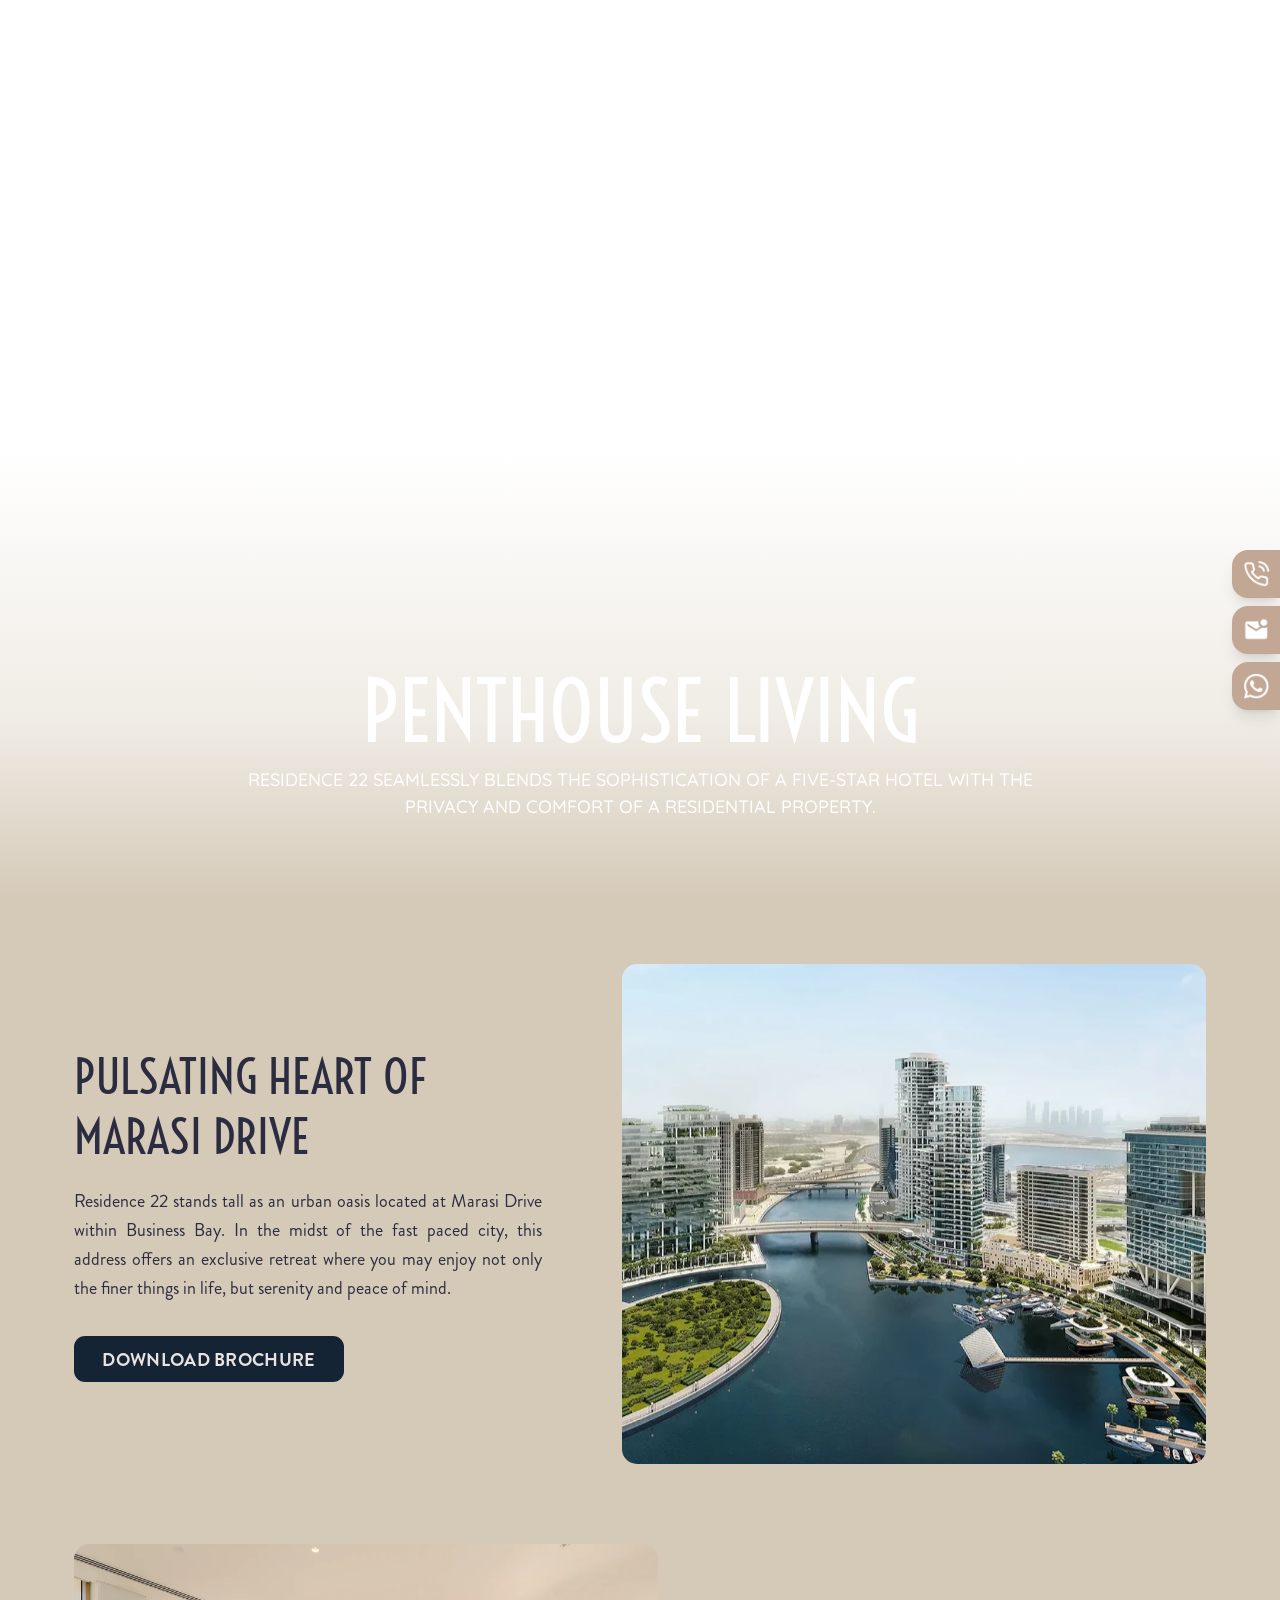
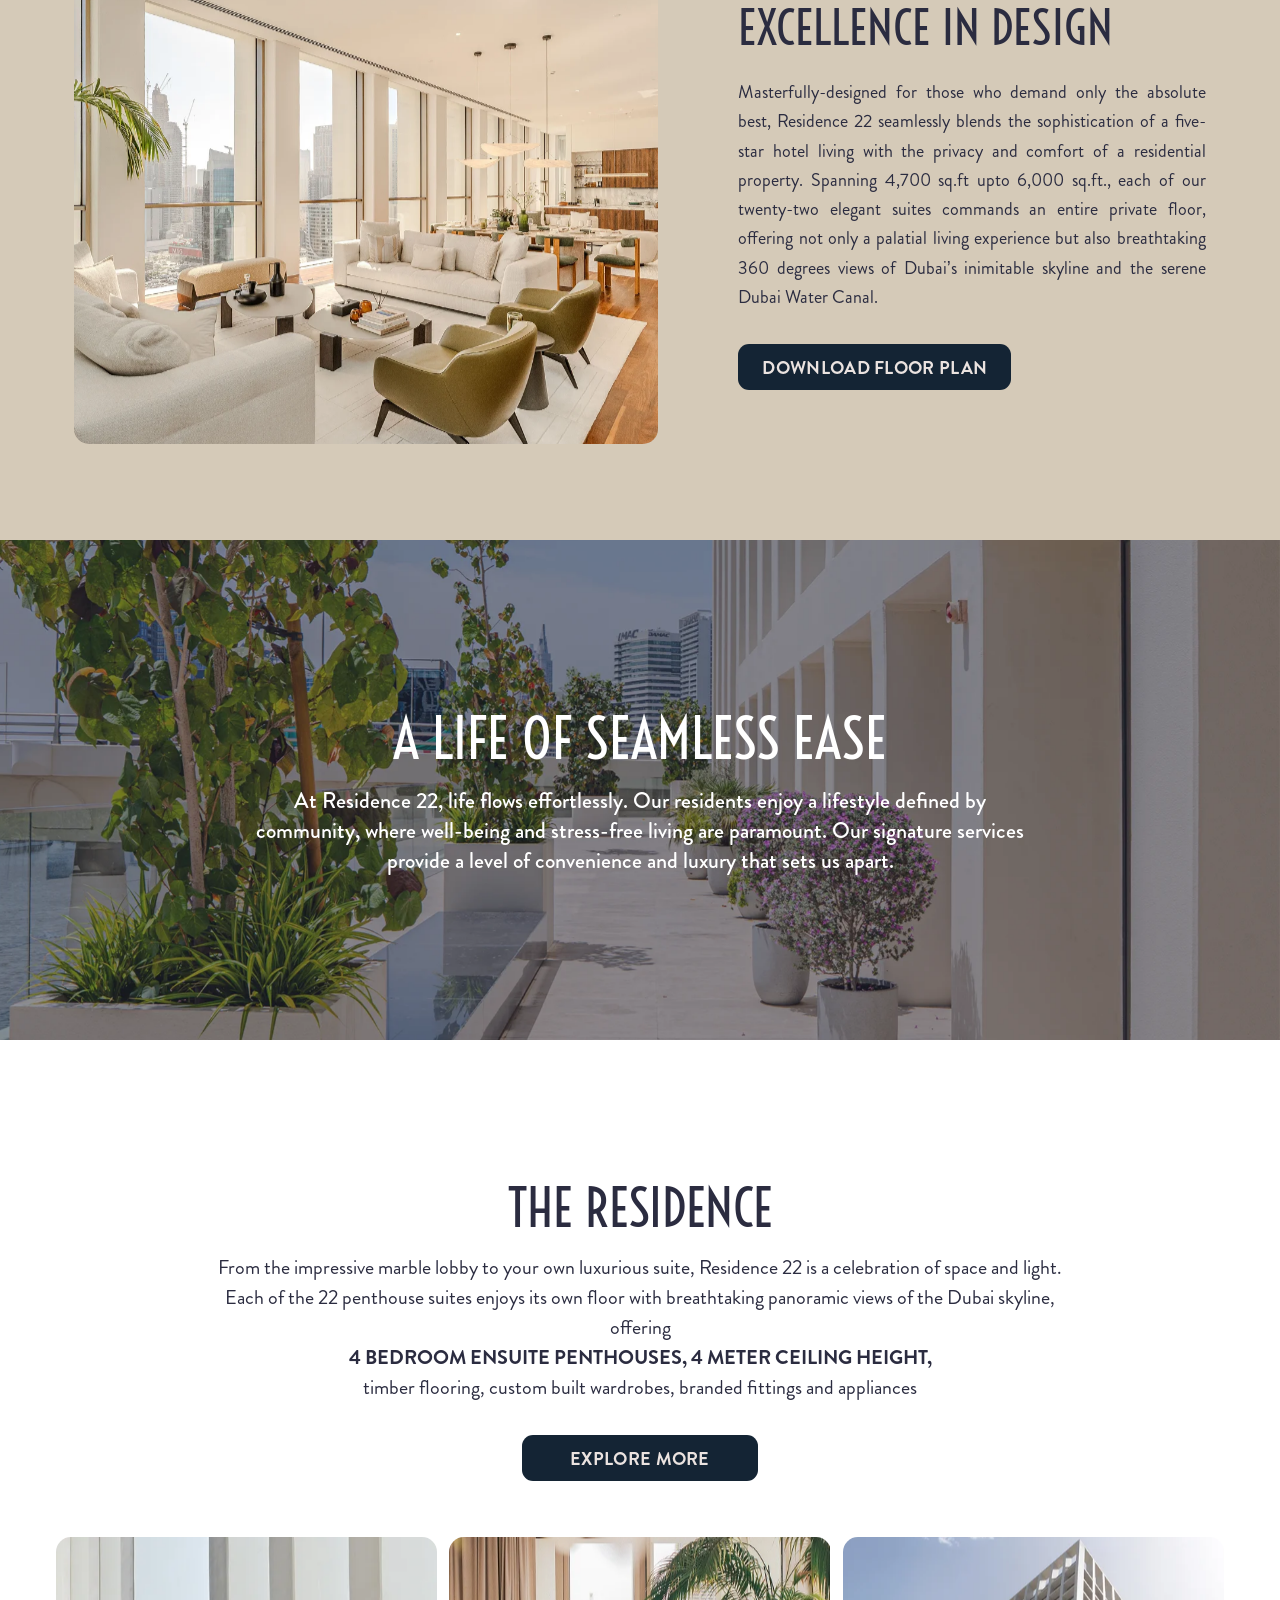
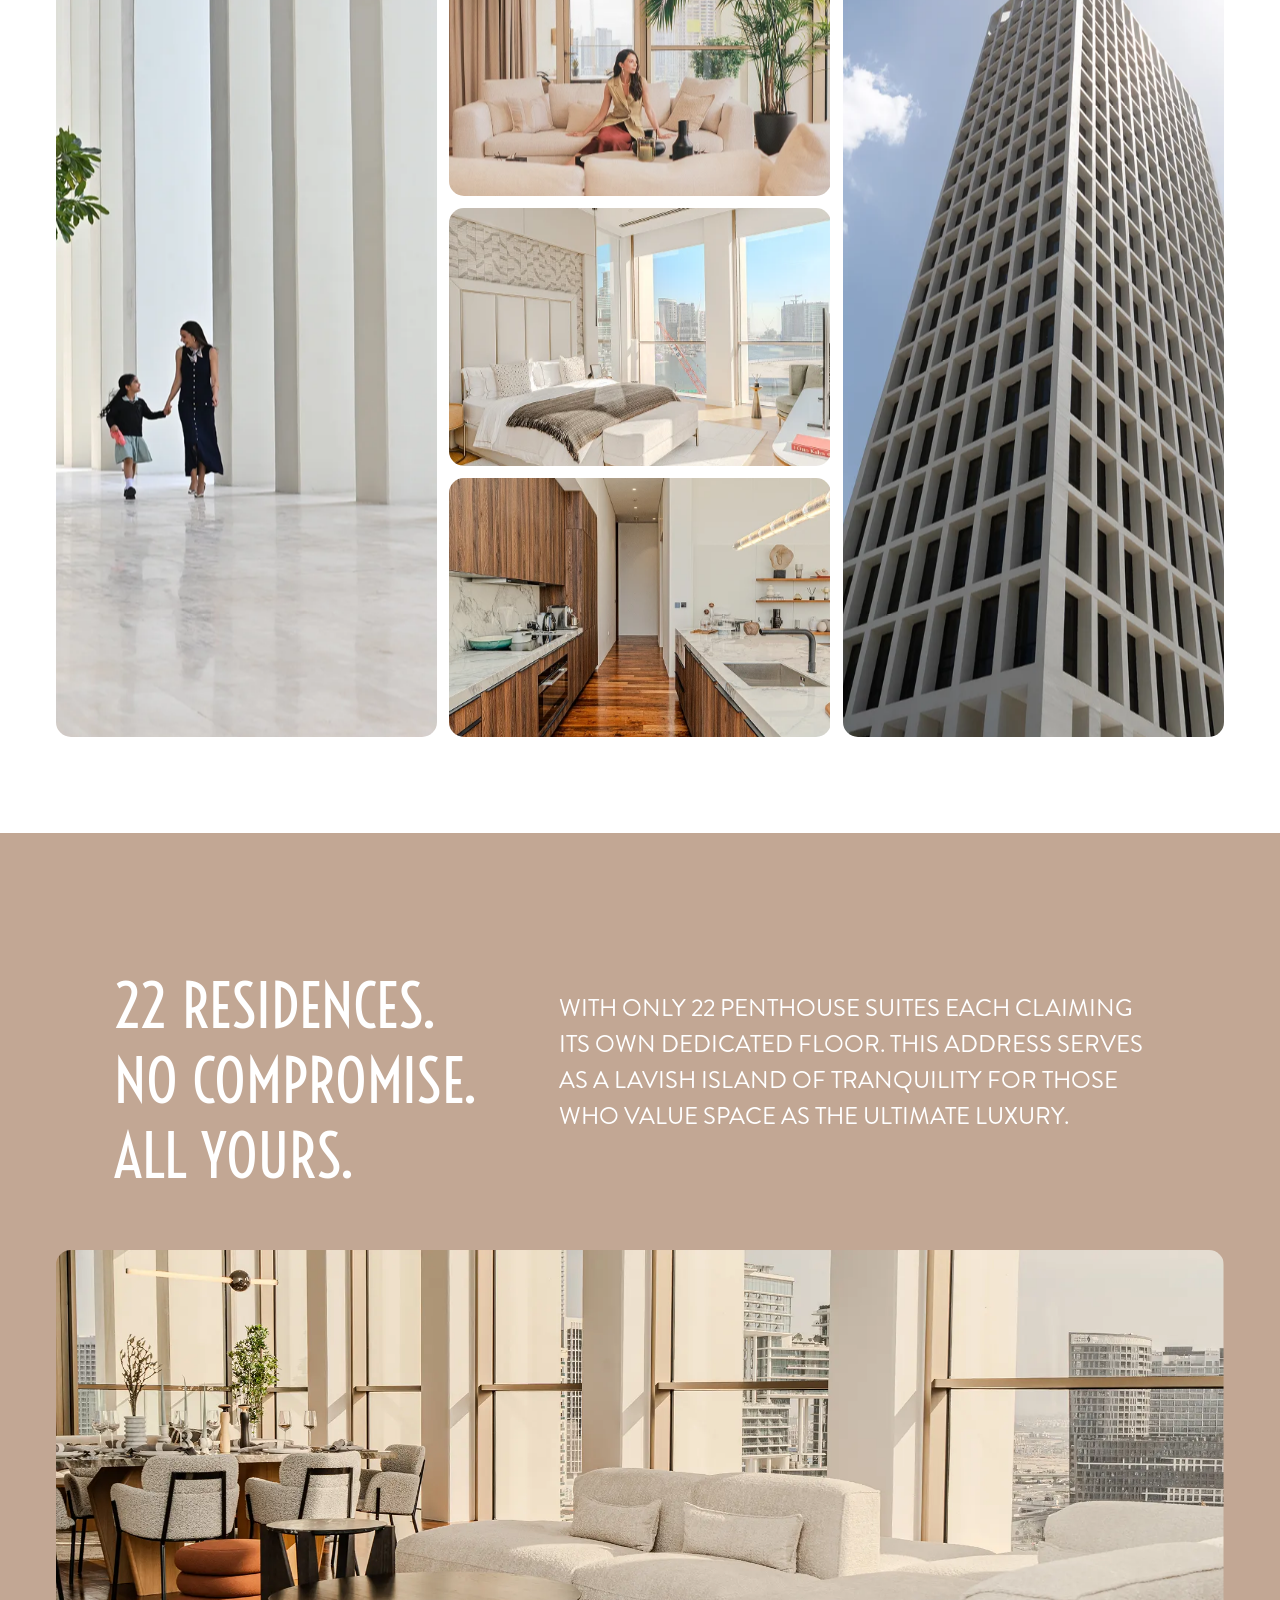
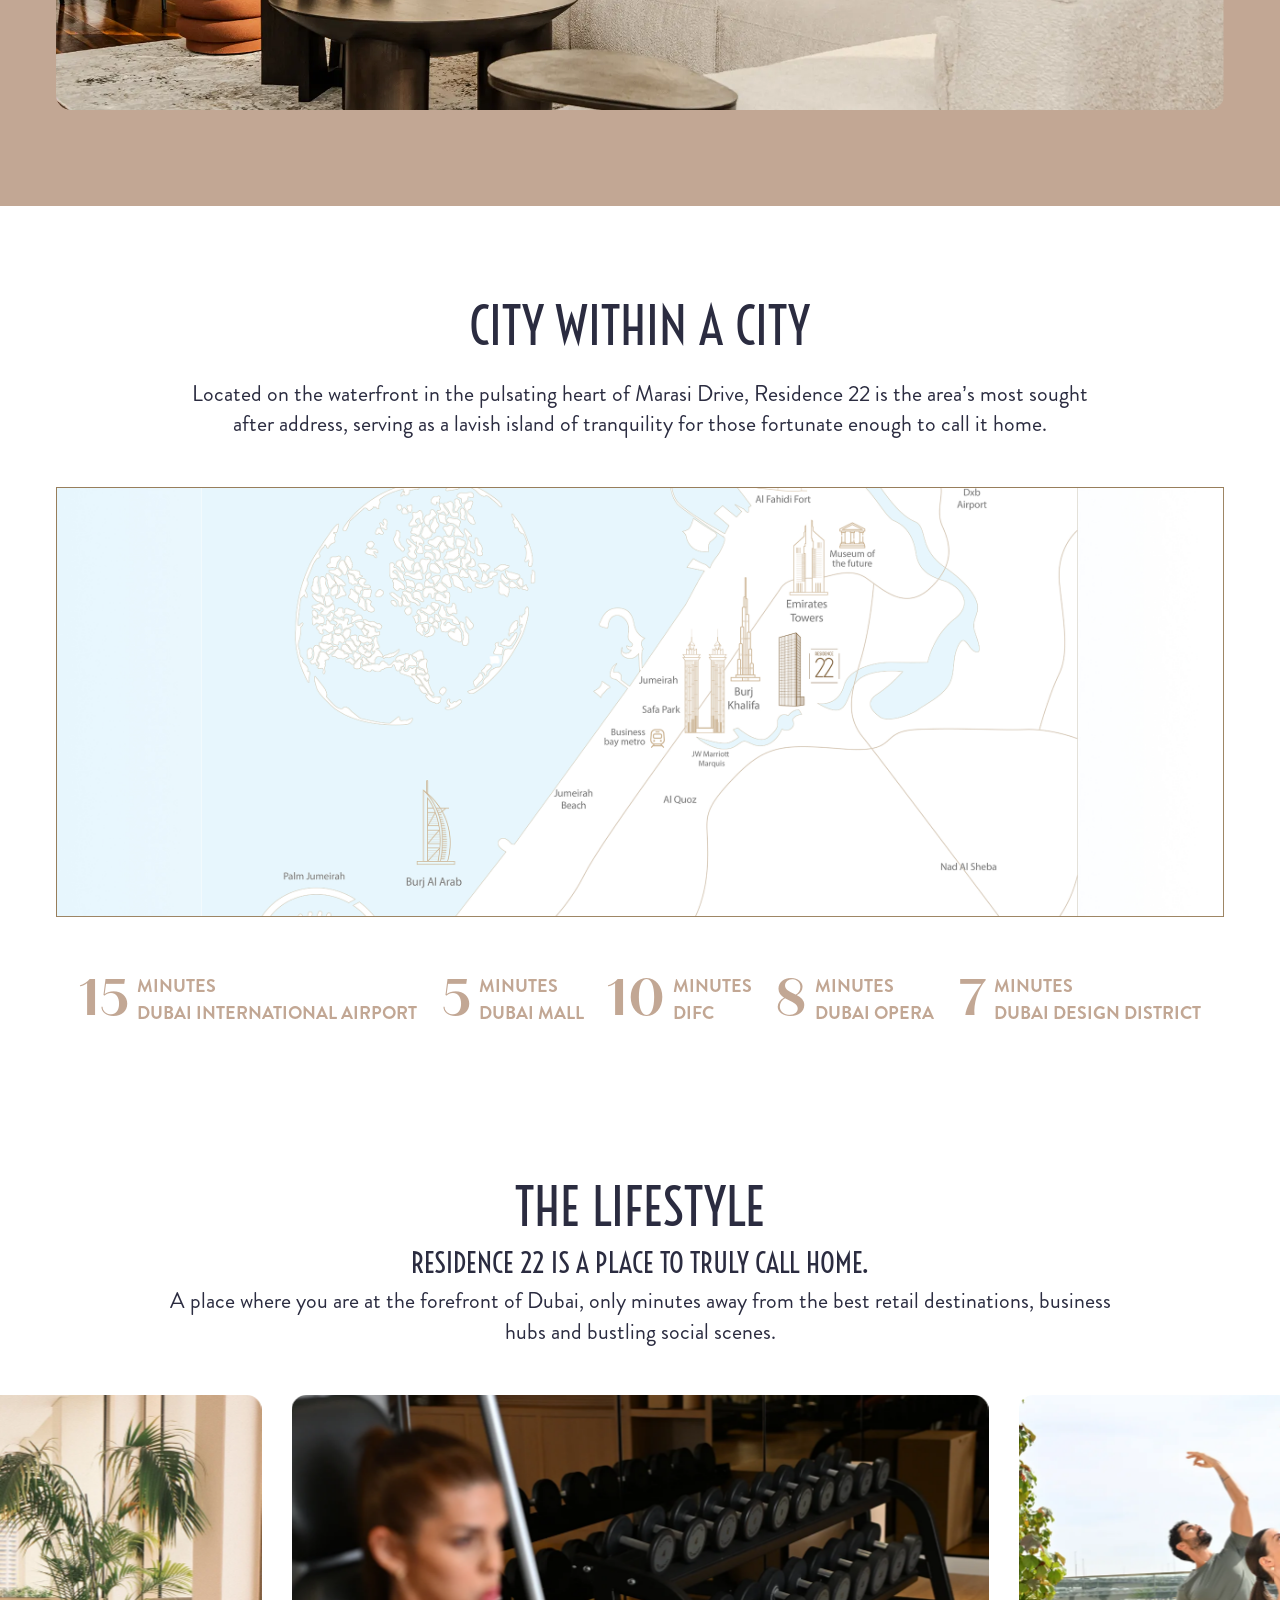
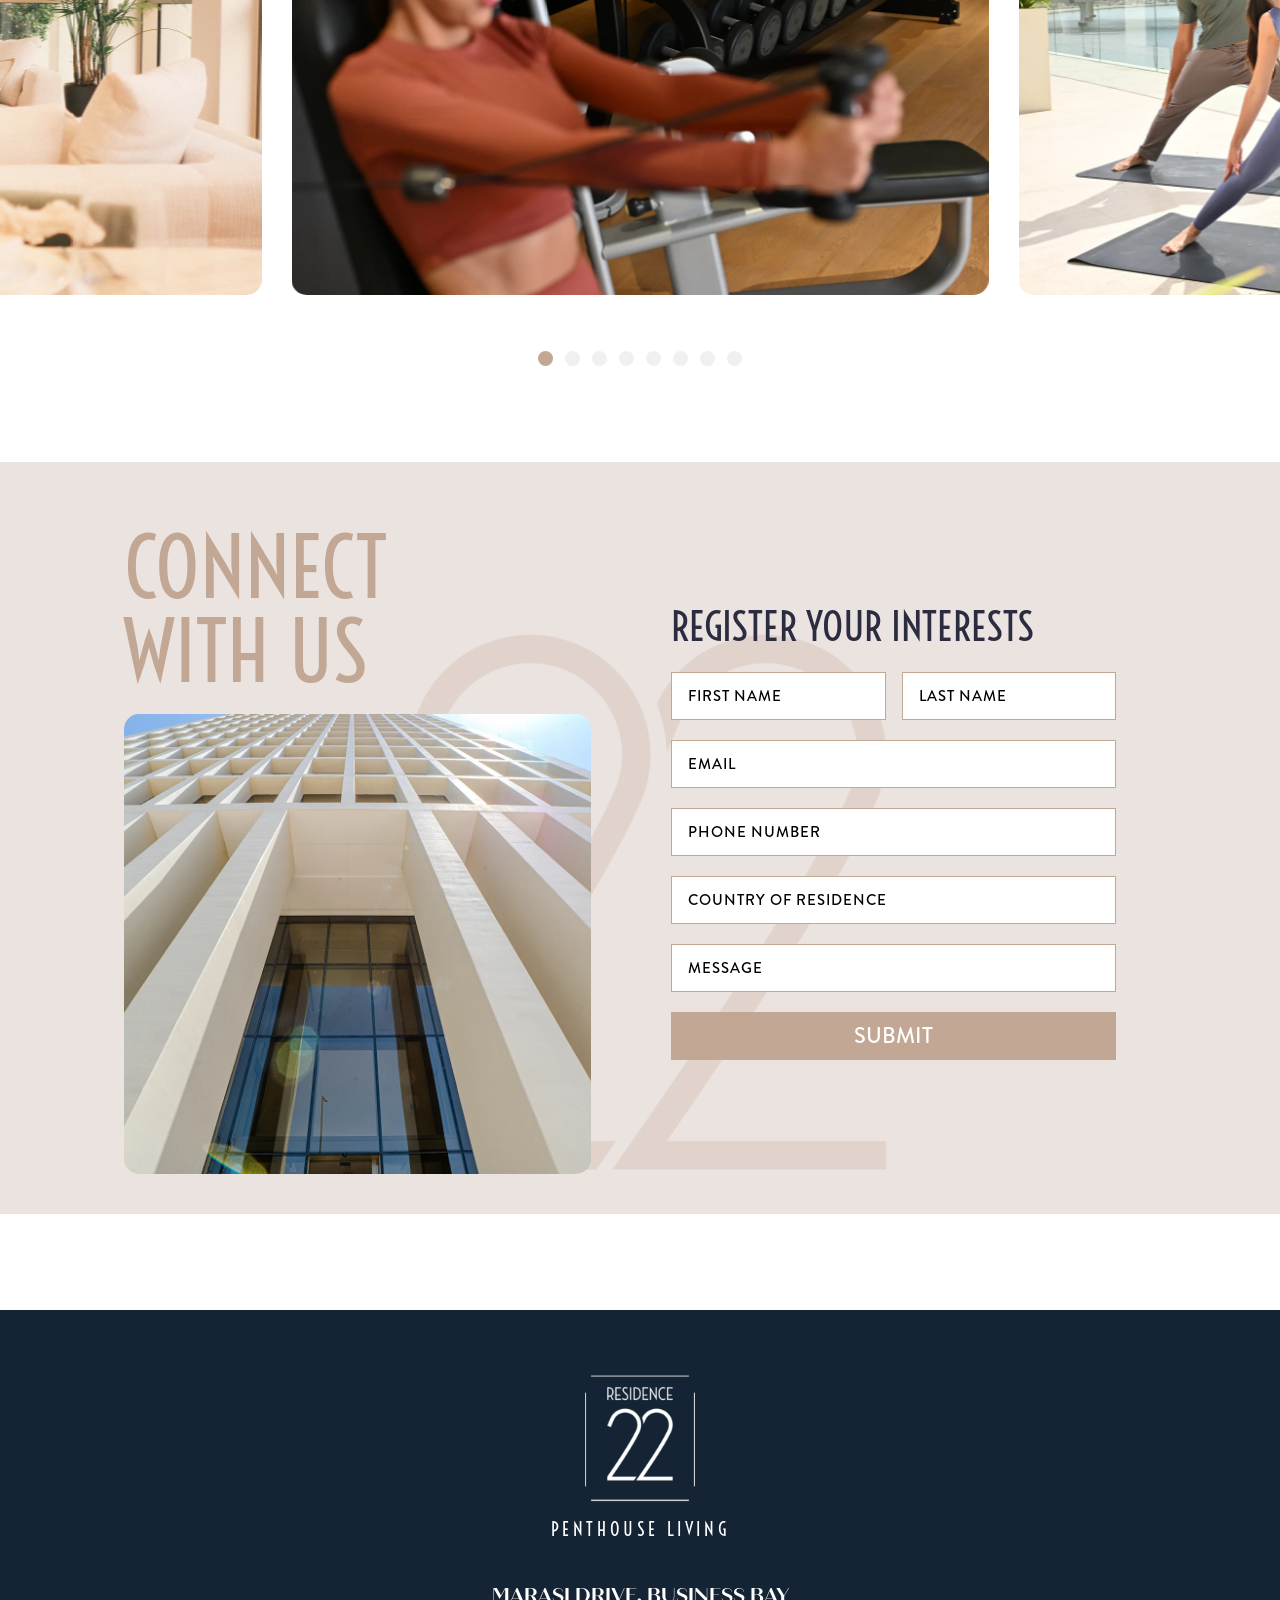
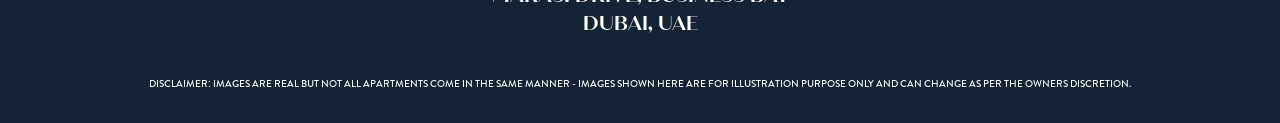
==== commit c1ac9304: "Final major edits with new lifestyle page added" ====
--- a/index.html
+++ b/index.html
@@ -35,6 +35,7 @@
             data-aos-duration="3000">
             <li><a href="index.html">HOME</a></li>
             <li><a href="about.html">ABOUT US</a></li>
+            <li><a href="lifestyle.html">LIFESTYLE</a></li>
             <li><a href="project-details.html">PROJECT DETAILS</a></li>
             <li><a href="contact-us.html">GET IN TOUCH</a></li>
             <!-- Resources Dropdown -->
@@ -68,6 +69,8 @@
         <a href="index.html" class="mobile-link">HOME</a>
         <div class="mobile-divider"></div>
         <a href="about.html" class="mobile-link">ABOUT US</a>
+        <div class="mobile-divider"></div>
+        <a href="lifestyle.html" class="mobile-link">LIFESTYLE</a>
         <div class="mobile-divider"></div>
         <a href="project-details.html" class="mobile-link">PROJECT DETAILS</a>
         <div class="mobile-divider"></div>
@@ -256,7 +259,7 @@
         <div class="z-20 w-full px-5 sm:px-5 lg:px-14 pt-8 pb-0 sm:pb-1 md:pb-18 lg:pb-20">
             <div class="w-full text-center" data-aos="fade-down" data-aos-duration="3000" data-aos-once="true">
                 <h2
-                    class="font-neutraface-medium text-white text-uppercase leading-none mb-3 font-normal text-50 sm:text-64 md:text-64 lg:text-84 xl:text-84 2xl:text-96">
+                    class="font-voltaire-regular text-white text-uppercase leading-none mb-3 font-normal text-50 sm:text-64 md:text-64 lg:text-84 xl:text-84 2xl:text-96">
                     Penthouse Living</h2>
                 <p class="font-quicksand-Medium text-white leading-normal text-uppercase text-16 lg:text-18">
                     Residence 22
@@ -317,9 +320,9 @@
             <div
                 class="flex flex-col md:flex-row w-full items-center justify-center gap-10 sm:gap-12 lg:gap-15 xl:gap-20">
                 <div class="flex flex-col w-full md:w-full lg:w-50 xl:w-40 justify-center items-start">
-                    <h2 class="font-quichesans-Medium text-blue text-uppercase leading-tight mb-3 font-normal text-32 sm:text-36 md:text-36 lg:text-40 xl:text-44 2xl:text-48"
+                    <h2 class="font-voltaire-regular text-blue text-uppercase leading-tight pb-4 md:pb-4 lg:pb-5 font-normal text-32 sm:text-36 md:text-36 lg:text-40 xl:text-48 2xl:text-52"
                         data-aos="fade-right" data-aos-duration="3000">
-                        pulsating heart of MARASI DRIVE</h2>
+                        pulsating heart of <br class="hidden lg:block">MARASI DRIVE</h2>
                     <p class="font-Brandon-Regular text-blue leading-relaxed text-17 text-justify lg:text-18"
                         data-aos="fade-right" data-aos-duration="3000">Residence 22 stands tall as an urban oasis
                         located at Marasi Drive within Business Bay. In the midst of
@@ -351,7 +354,7 @@
                         alt="excellence-in-design">
                 </div>
                 <div class="flex flex-col w-full md:w-full lg:w-50 xl:w-40 justify-center items-start">
-                    <h2 class="font-quichesans-Medium text-blue text-uppercase leading-tight mb-3 font-normal text-32 sm:text-36 md:text-36 lg:text-40 xl:text-44 2xl:text-48"
+                    <h2 class="font-voltaire-regular text-blue text-uppercase leading-tight pb-4 md:pb-4 lg:pb-5 font-normal text-32 sm:text-36 md:text-36 lg:text-40 xl:text-48 2xl:text-52"
                         data-aos="fade-left" data-aos-duration="3000">
                         Excellence in design</h2>
                     <p class="font-Brandon-Regular text-blue leading-relaxed text-17 text-justify lg:text-18"
@@ -388,12 +391,13 @@
 
         <div class="flex flex-col absolute justify-center items-center px-6 sm:px-8 lg:px-14 py-12 sm:py-12 lg:py-20">
             <div class="flex flex-col w-full md:w-full lg:w-80 xl:w-66 justify-center items-center">
-                <h2 class="font-quichesans-Bold text-white text-center text-uppercase leading-tight mb-3 font-normal text-34 sm:text-34 md:text-36 lg:text-44 xl:text-52 2xl:text-52"
+                <h2 class="font-voltaire-regular text-white text-center text-uppercase leading-tight mb-3 font-normal text-34 sm:text-34 md:text-44 lg:text-52 xl:text-56 2xl:text-56"
                     data-aos="fade-up" data-aos-duration="3000">
                     A life of
                     seamless ease</h2>
-                <p class="font-Brandon-Medium text-white leading-snug text-18 text-center lg:text-20" data-aos="fade-up"
-                    data-aos-duration="3000">At Residence 22, life flows effortlessly. Our residents enjoy a lifestyle
+                <p class="font-Brandon-Medium text-white leading-snug text-18 text-center md:text-20 lg:text-22"
+                    data-aos="fade-up" data-aos-duration="3000">At Residence 22, life flows effortlessly. Our residents
+                    enjoy a lifestyle
                     defined by community, where well-being and stress-free living are paramount. Our signature
                     services provide a level of convenience and luxury that sets us apart.
                 </p>
@@ -411,11 +415,12 @@
 
         <div class="flex flex-col w-full justify-center items-center">
             <div class="flex flex-col w-full md:w-full lg:w-80 xl:w-75 justify-center items-center">
-                <h2 class="font-quichesans-Bold text-blue text-center text-uppercase leading-tight mb-3 font-normal pt-5 md:pt-5 lg:pt-10 xl:pt-10 text-34 sm:text-34 md:text-36 lg:text-44 xl:text-52 2xl:text-52"
+                <h2 class="font-voltaire-regular text-blue text-center text-uppercase leading-tight mb-3 font-normal pt-5 md:pt-5 lg:pt-10 xl:pt-10 text-34 sm:text-34 md:text-36 lg:text-44 xl:text-52 2xl:text-52"
                     data-aos="fade-up" data-aos-duration="3000">
                     The residence</h2>
-                <p class="font-Brandon-Regular text-blue leading-snug text-18 text-center lg:text-20" data-aos="fade-up"
-                    data-aos-duration="3000">From the impressive marble lobby to your own luxurious suite, Residence 22
+                <p class="font-Brandon-Regular text-blue leading-normal text-18 text-center lg:text-20"
+                    data-aos="fade-up" data-aos-duration="3000">From the impressive marble lobby to your own luxurious
+                    suite, Residence 22
                     is a celebration of space and light.<br class="hidden lg:block"> Each of the 22 penthouse suites
                     enjoys its own floor with breathtaking
                     panoramic views of the Dubai skyline, offering <br class="hidden lg:block"><span
@@ -476,14 +481,14 @@
             <div
                 class="flex flex-col lg:flex-row w-full md:w-full lg:w-90 xl:w-85 gap-2 sm:gap-2 md:gap-3 lg:gap-10 xl:gap-20 justify-between items-center">
                 <div class="w-full md:w-full lg:w-65 xl:w-60">
-                    <h2 class="font-quichesans-Bold text-white text-start text-uppercase leading-tight font-normal pt-5 md:pt-5 lg:pt-10 xl:pt-10 text-34 sm:text-34 md:text-48 lg:text-48 xl:text-60 2xl:text-60"
+                    <h2 class="font-voltaire-regular text-white text-start text-uppercase leading-tight font-normal pt-5 md:pt-5 lg:pt-10 xl:pt-10 text-36 sm:text-36 md:text-48 lg:text-56 xl:text-60 2xl:text-64"
                         data-aos="fade-up" data-aos-duration="3000">
                         22 RESIDENCES.<br class="hidden lg:block">
                         NO COMPROMISE.<br class="hidden lg:block">
                         ALL YOURS.</h2>
                 </div>
-                <div class="w-full md:w-full lg:w-60 xl:w-60">
-                    <p class="font-Brandon-Regular text-white leading-normal text-uppercase text-18 text-start md:text-20 lg:text-24"
+                <div class="w-full md:w-full lg:w-70 xl:w-70">
+                    <p class="font-Brandon-Regular text-white leading-normal text-uppercase text-18 text-start md:text-20 lg:text-20 xl:text-24"
                         data-aos="fade-up" data-aos-duration="3000">With only 22 penthouse suites each
                         claiming its own dedicated floor. this address serves as a lavish island of tranquility for
                         those who
@@ -505,13 +510,13 @@
 
     <!-- ═══════════════════════════════ Section - Five ═══════════════════════════════════════════ -->
     <section
-        class="section-5 mx-1920 flex flex-col items-center justify-center w-full bg-white bg-opacity-100 px-6 sm:px-8 lg:px-14 pt-10 sm:pt-5 lg:pt-5 xl:pt-8 pb-20 sm:pb-20 lg:pb-20">
+        class="section-5 mx-1920 flex flex-col items-center justify-center w-full bg-white bg-opacity-100 px-6 sm:px-8 lg:px-14 pt-10 sm:pt-10 lg:pt-10 xl:pt-12 pb-20 sm:pb-20 lg:pb-20">
 
         <div class="flex flex-col w-full justify-center items-center">
             <div
                 class="flex flex-col w-full md:w-full lg:w-90 xl:w-80 pt-5 md:pt-5 lg:pt-10 xl:pt-10  justify-center items-center">
 
-                <h2 class="font-quichesans-Bold text-blue text-center text-uppercase leading-tight mb-5 font-normal text-28 sm:text-32 md:text-36 lg:text-44 xl:text-52 2xl:text-52"
+                <h2 class="font-voltaire-regular text-blue text-center text-uppercase leading-tight mb-5 font-normal text-28 sm:text-32 md:text-36 lg:text-44 xl:text-52 2xl:text-52"
                     data-aos="fade-up" data-aos-duration="3000">
                     city within a city</h2>
                 <p class="font-Brandon-Regular text-blue leading-snug text-18 text-center lg:text-22" data-aos="fade-up"
@@ -523,8 +528,8 @@
 
             <div
                 class="flex flex-col w-full md:w-full lg:w-100 xl:w-100 justify-center items-center pt-8 sm:pt-10 lg:pt-10 xl:pt-12">
-                <img src="assets/images/home/residence22-map.jpg" alt="" class="w-full border-radius-15"
-                    data-aos="fade-up" data-aos-duration="3000">
+                <img src="assets/images/home/residence22-map.jpg" alt="" class="w-full" data-aos="fade-up"
+                    data-aos-duration="3000">
             </div>
         </div>
         <div class="flex flex-col w-100 pt-8 sm:pt-10 lg:pt-10 xl:pt-14">
@@ -608,10 +613,10 @@
     <section class="section-6 w-full pb-20 sm:pb-20 lg:pb-24 pt-3 sm:pt-10 lg:pt-10">
         <!-- Heading -->
         <div class="text-center pb-12 px-5">
-            <h2 class="font-quichesans-Bold text-blue text-center text-uppercase leading-tight mb-1 font-normal pt-1 sm:pt-1 md:pt-5 lg:pt-5 xl:pt-5 text-34 sm:text-34 md:text-36 lg:text-44 xl:text-52 2xl:text-52"
+            <h2 class="font-voltaire-regular text-blue text-center text-uppercase leading-tight mb-1 font-normal pt-1 sm:pt-1 md:pt-5 lg:pt-5 xl:pt-5 text-34 sm:text-34 md:text-36 lg:text-44 xl:text-52 2xl:text-52"
                 data-aos="fade-up" data-aos-duration="3000">
                 THE LIFESTYLE</h2>
-            <p class="font-Brandon-Medium text-blue leading-snug mb-1 text-24 text-center md:text-25 lg:text-28"
+            <p class="font-voltaire-regular text-blue leading-snug text-uppercase mb-1 text-24 text-center md:text-25 lg:text-28"
                 data-aos="fade-up" data-aos-duration="3000">
                 Residence 22 is a place to truly call home.
             </p>
@@ -681,7 +686,7 @@
                 <div class="contactHome-heading w-full md:w-full lg:w-50 xl:w-40" data-aos="fade-up"
                     data-aos-duration="3000">
                     <h2
-                        class="font-quichesans-Bold text-green text-left text-uppercase leading-none mb-5 font-normal text-40 sm:text-46 md:text-52 lg:text-84 xl:text-84 2xl:text-84">
+                        class="font-voltaire-regular text-green text-left text-uppercase leading-none mb-5 font-normal text-40 sm:text-46 md:text-52 lg:text-84 xl:text-84 2xl:text-84">
                         Connect<br class="hidden lg:block"> with us
                     </h2>
                     <img src="assets/images/home/contact-form-banner.webp" class="w-100 border-radius-15" alt="">
@@ -689,7 +694,7 @@
                 <div class="contactHome-form w-full md:w-full lg:w-100 lg:w-50 xl:w-45 pt-10 lg:pt-14 pb-5 lg:pb-10 px-1 sm:px-5 md:px-6 lg:px-10 xl:px-10"
                     data-aos="fade-up" data-aos-duration="3000">
                     <h2
-                        class="font-Brandon-Bold text-blue text-left text-uppercase leading-tight mb-5 font-normal pt-1 sm:pt-1 md:pt-5 lg:pt-5 xl:pt-5 text-30 sm:text-30 md:text-36 lg:text-36 xl:text-36 2xl:text-36">
+                        class="font-voltaire-regular text-blue text-left text-uppercase leading-tight mb-5 font-normal pt-1 sm:pt-1 md:pt-5 lg:pt-5 xl:pt-5 text-30 sm:text-30 md:text-36 lg:text-38 xl:text-40 2xl:text-40">
                         REGISTER YOUR INTERESTS </h2>
 
                     <form class="grid grid-cols-2 md:grid-cols-2 gap-x-4 gap-y-5">
@@ -708,23 +713,14 @@
                                 placeholder="EMAIL">
                         </div>
 
-                        <div class="col-span-1 md:col-span-1">
+                        <div class="col-span-1 md:col-span-2">
                             <input type="tel" class="h-[48px] w-full bg-white border border-transparent px-4 "
                                 placeholder="PHONE NUMBER">
                         </div>
 
-                        <div class="col-span-1 md:col-span-1">
+                        <div class="col-span-1 md:col-span-2">
                             <input type="text" class="h-[48px] w-full bg-white border border-transparent px-4 "
                                 placeholder="COUNTRY OF RESIDENCE">
-                        </div>
-                        <div class="col-span-1 md:col-span-1">
-                            <input type="text" class="h-[48px] w-full bg-white border border-transparent px-4 "
-                                placeholder="ARE YOU AN AGENT?">
-                        </div>
-
-                        <div class="col-span-1 md:col-span-1">
-                            <input type="text" class="h-[48px] w-full bg-white border border-transparent px-4 "
-                                placeholder="RESIDENT TYPE?">
                         </div>
                         <div class="col-span-1 md:col-span-2">
                             <input type="text" class="h-[48px] w-full bg-white border border-transparent px-4 "
@@ -749,7 +745,7 @@
 
     <!-- ═══════════════════════════════ Footer ═══════════════════════════════════════════ -->
     <footer
-        class="footer mx-1920 flex flex-col items-center justify-center w-full bg-blue bg-opacity-100 px-6 sm:px-8 lg:px-14 py-10 sm:py-14 md:py-16 lg:py-16">
+        class="footer mx-1920 flex flex-col items-center justify-center w-full bg-blue bg-opacity-100 px-6 sm:px-8 lg:px-14 pt-10 sm:pt-14 md:pt-16 lg:pt-16 pb-8 sm:pb-8 md:pb-8 lg:pb-8">
 
         <div class="flex flex-col justify-center md:flex-row w-full gap-10 sm:gap-10 md:gap-10 lg:gap-5 xl:gap-5">
 
@@ -759,7 +755,7 @@
                         <img src="assets/images/residence-white-logo.svg" class="w-100 " alt="">
                     </a>
                     <h3
-                        class="font-neutraface-medium text-white text-uppercase leading-snug letter-4 text-left pt-4 text-16 sm:text-16 md:text-18 lg:text-18 xl:text-18 2xl:text-18">
+                        class="font-voltaire-regular text-white text-uppercase leading-snug letter-4 text-left pt-4 text-16 sm:text-16 md:text-18 lg:text-18 xl:text-18 2xl:text-18">
                         Penthouse living</h3>
                 </div>
                 <div class="flex flex-col items-center">
@@ -769,6 +765,13 @@
                     <span
                         class="font-quichesans-Bold text-white text-uppercase leading-snug text-center text-18 sm:text-18 md:text-20 lg:text-24 xl:text-20 2xl:text-20">
                         Dubai, uae</span>
+                </div>
+                <div class="flex flex-col items-center">
+                    <span
+                        class="font-Brandon-Medium text-white text-uppercase leading-snug text-center pt-4 text-10">Disclaimer:
+                        images are real but not all apartments come in the same manner - images shown here are for
+                        illustration purpose only and can change as per the Owners discretion.</span>
+
                 </div>
             </div>
 
--- a/assets/css/navbar.css
+++ b/assets/css/navbar.css
@@ -65,7 +65,7 @@
 
  .nav-links a,
  .nav-links button.drop-btn {
-     font-family: brandon-grotesque-bold, sans-serif;
+     font-family: quicksand-bold, sans-serif;
      font-size: 15.6px;
      color: #fff;
      letter-spacing: 1px;
@@ -277,7 +277,7 @@
      justify-content: space-between;
      padding: 1rem 1.1rem;
      border-radius: 12px;
-     font-family: brandon-grotesque-bold, sans-serif;
+     font-family: quicksand-bold, sans-serif;
      font-size: 14.8px;
      color: #fff;
      text-decoration: none;
@@ -438,7 +438,17 @@
          font-size: 15px;
      }
  }
-
+@media (max-width: 991px) {
+     
+     .nav-links,
+     .cta-btn {
+         display: none;
+     }
+
+     .hamburger {
+         display: flex;
+     }
+ }
  @media (max-width: 768px) {
      .header-logo {
          height: 80px;
--- a/assets/css/universal.css
+++ b/assets/css/universal.css
@@ -65,6 +65,7 @@
 }
 
 /*#################  Custom Fonts # ##################*/
+
 @font-face {
    font-family: neutraface-condensed-medium;
    src: url("../fonts/neutraface/neutraface-condensed-medium.otf") format("woff2");
@@ -82,6 +83,14 @@
 }
 
 @font-face {
+   font-family: voltaire-regular;
+   src: url("../fonts/voltaire/Voltaire-Regular.ttf") format("woff2");
+   font-weight: 400;
+   font-style: normal;
+   font-display: swap;
+}
+
+@font-face {
    font-family: quichesans-regular;
    src: url("../fonts/quiche-sans/quichesans-regular.otf") format("woff2");
    font-weight: 200;
@@ -169,6 +178,18 @@
    font-display: swap;
 }
 
+@font-face {
+   font-family: brandon-grotesque-bold;
+   src: url("../fonts/brandon-grotesque/Brandon_Grotesque_bold.otf") format("woff2");
+   font-weight: 700;
+   font-style: normal;
+   font-display: swap;
+}
+
+.font-voltaire-regular {
+   font-family: voltaire-regular, sans-serif;
+}
+
 .font-neutraface-Medium {
    font-family: neutraface-condensed-medium, sans-serif;
 }
@@ -176,7 +197,6 @@
 .font-neutraface-Bold {
    font-family: neutraface-condensed-bold, sans-serif;
 }
-
 
 .font-quicksand-Regular {
    font-family: quicksand-regular, sans-serif;
@@ -313,6 +333,12 @@
 
 
 /*########## Custom Colors ##########*/
+.rounded-top-50{
+   border-radius: 50px 50px 0px 0px;
+}
+.rounded-bottom-50{
+   border-radius: 50px 50px 0px 0px;
+}
 .text-black {
    color: #000;
 }
@@ -809,7 +835,9 @@
 .text-14 {
    font-size: 14px
 }
-
+.text-15 {
+   font-size: 15px
+}
 .text-16 {
    font-size: 16px
 }
@@ -2853,6 +2881,10 @@
    gap: 4rem
 }
 
+.gap-18 {
+   gap: 4.5rem
+}
+
 .gap-20 {
    gap: 5rem
 }
@@ -2918,6 +2950,10 @@
       gap: 4rem
    }
 
+   .sm\:gap-18 {
+      gap: 4.5rem
+   }
+
    .sm\:gap-20 {
       gap: 5rem
    }
@@ -2983,7 +3019,9 @@
    .md\:gap-16 {
       gap: 4rem
    }
-
+   .md\:gap-18 {
+      gap: 4.5rem
+   }
    .md\:gap-20 {
       gap: 5rem
    }
@@ -3049,7 +3087,9 @@
    .lg\:gap-16 {
       gap: 4rem
    }
-
+   .lg\:gap-18 {
+      gap: 4.5rem
+   }
    .lg\:gap-20 {
       gap: 5rem
    }
@@ -3115,7 +3155,9 @@
    .xl\:gap-16 {
       gap: 4rem
    }
-
+   .xl\:gap-18 {
+      gap: 4.5rem
+   }
    .xl\:gap-20 {
       gap: 5rem
    }
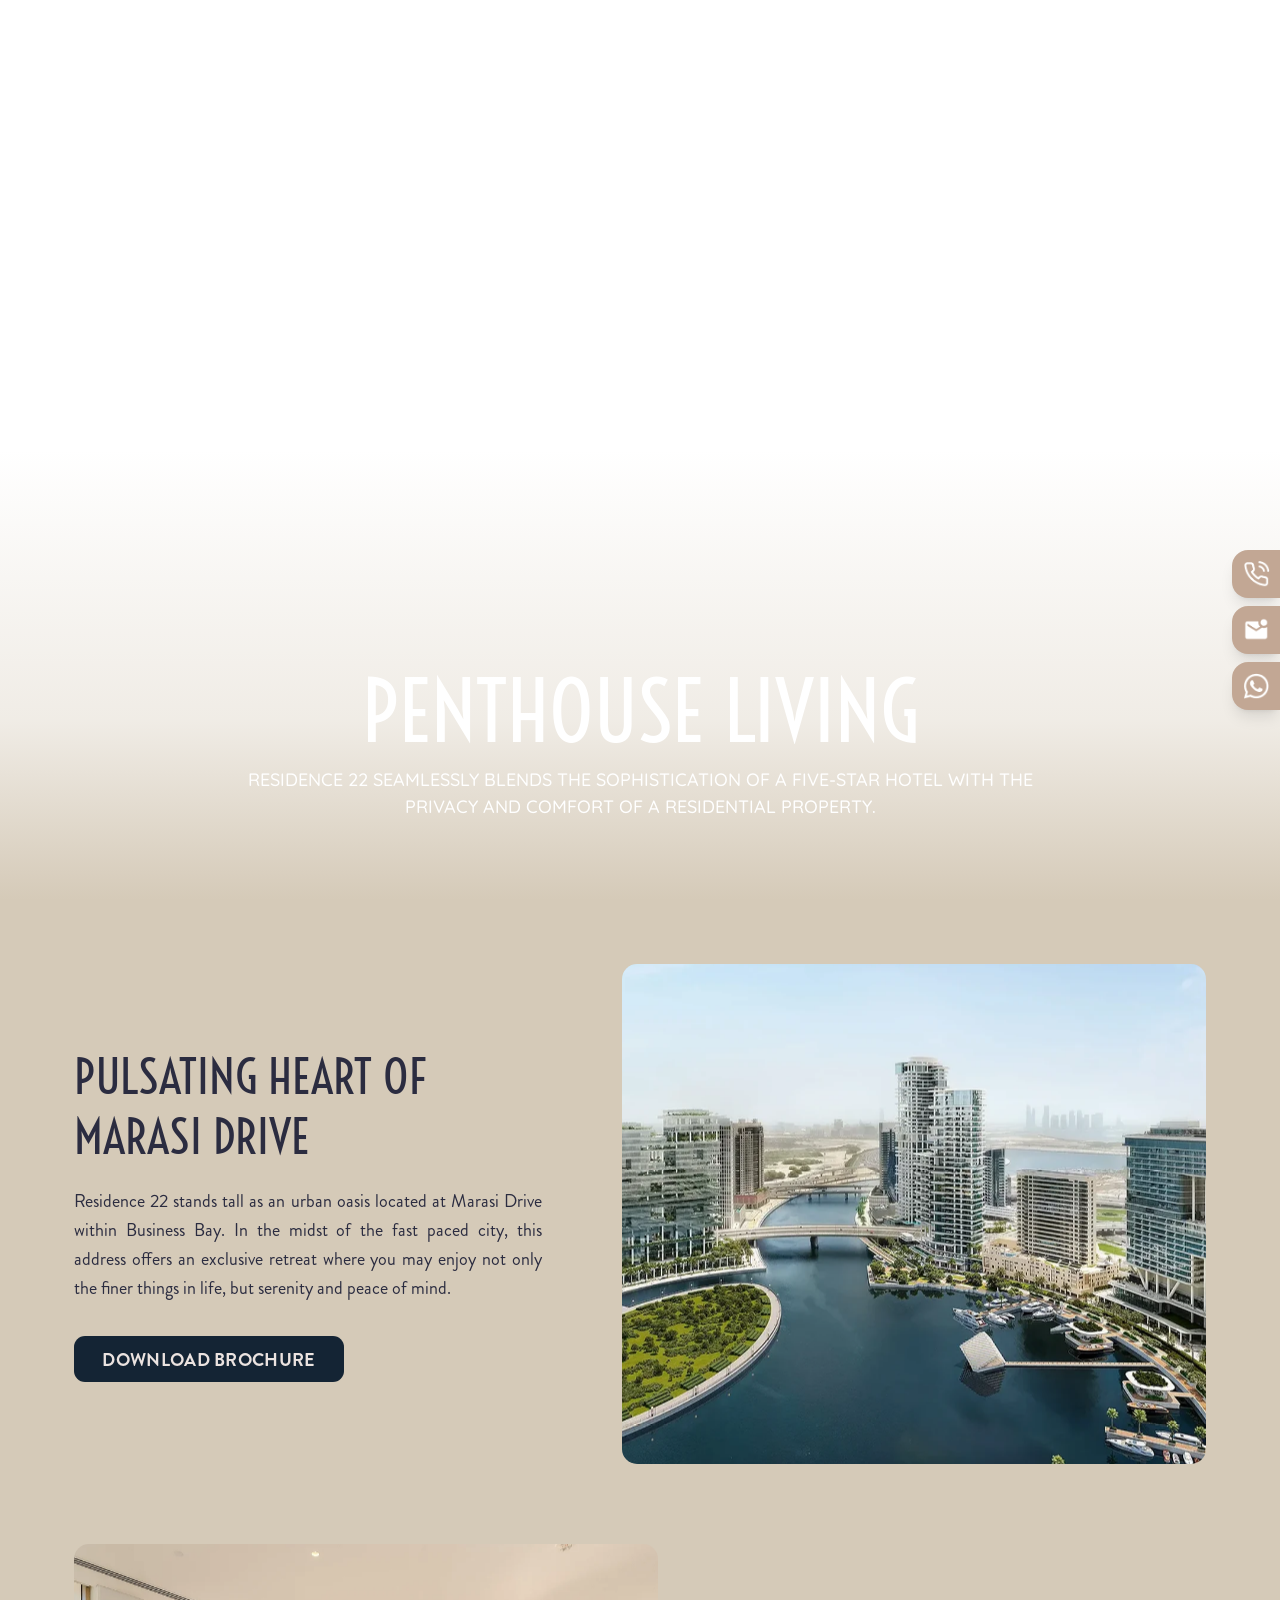
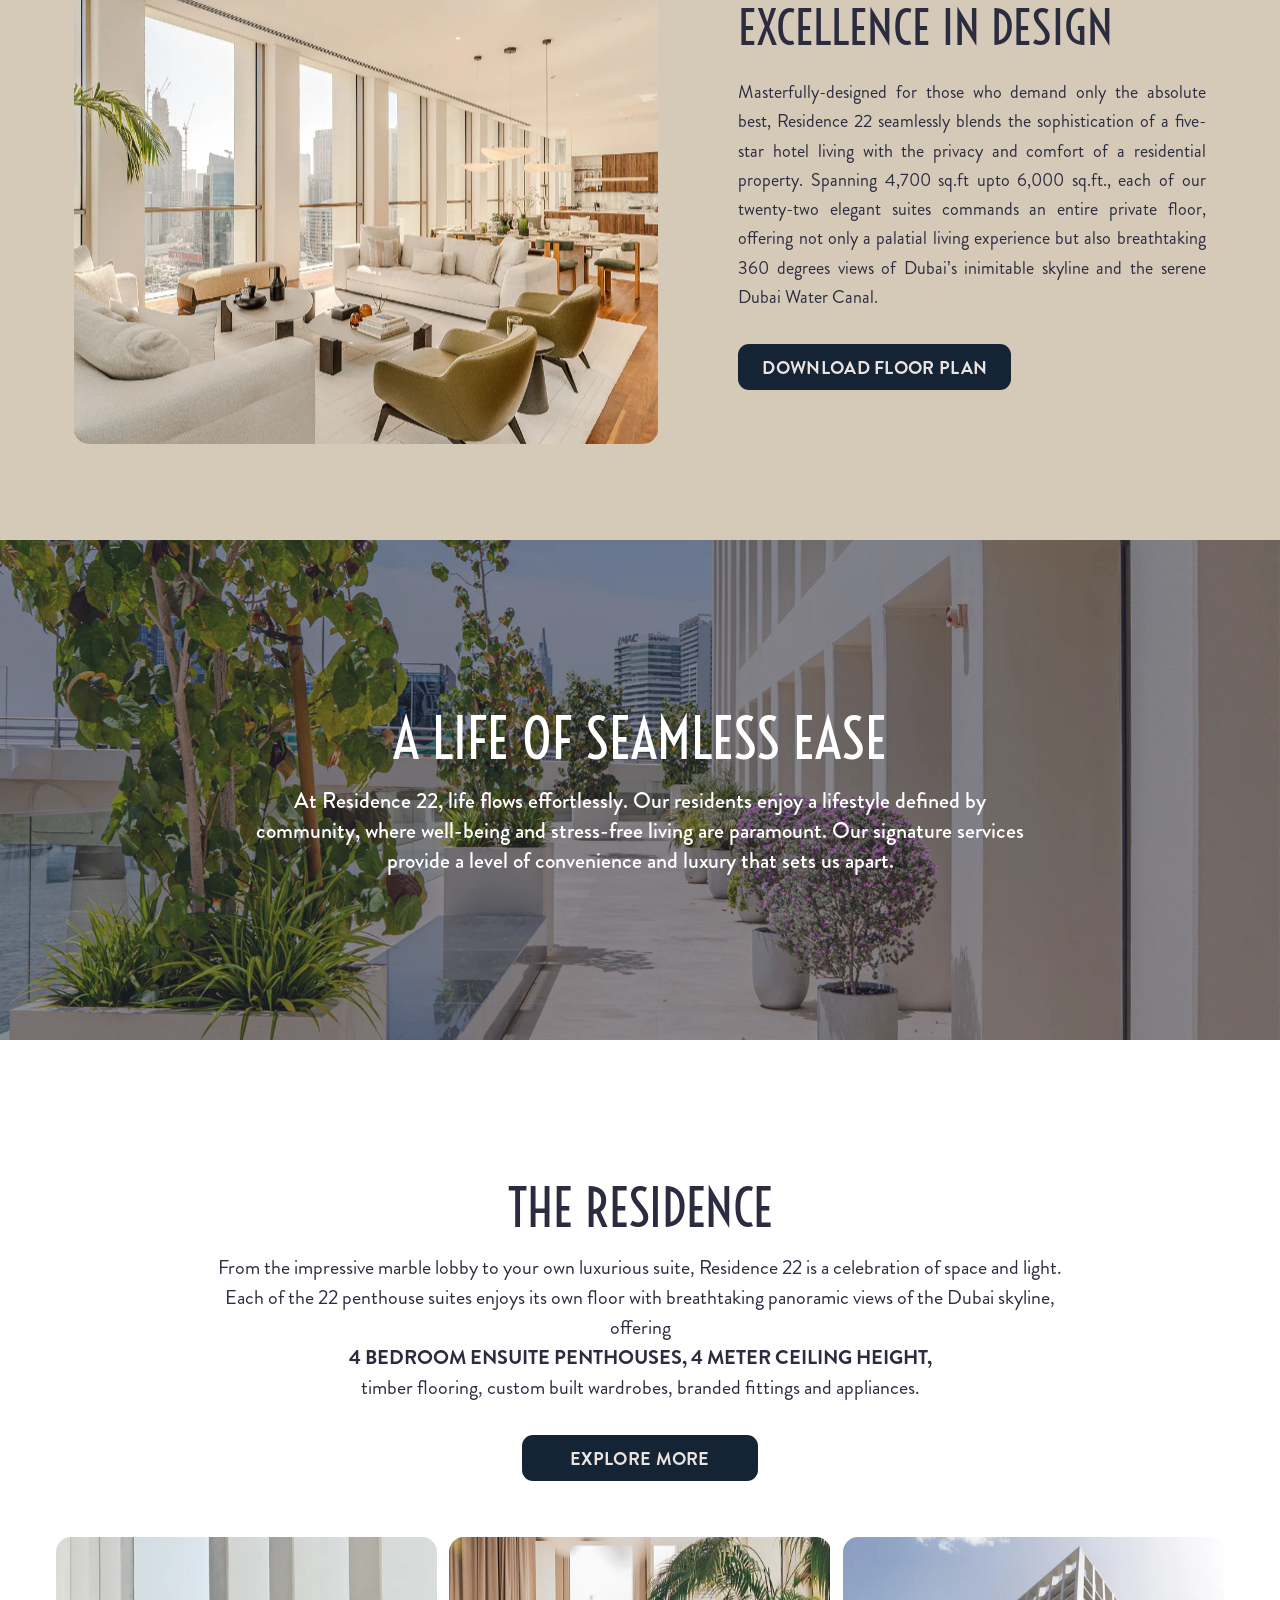
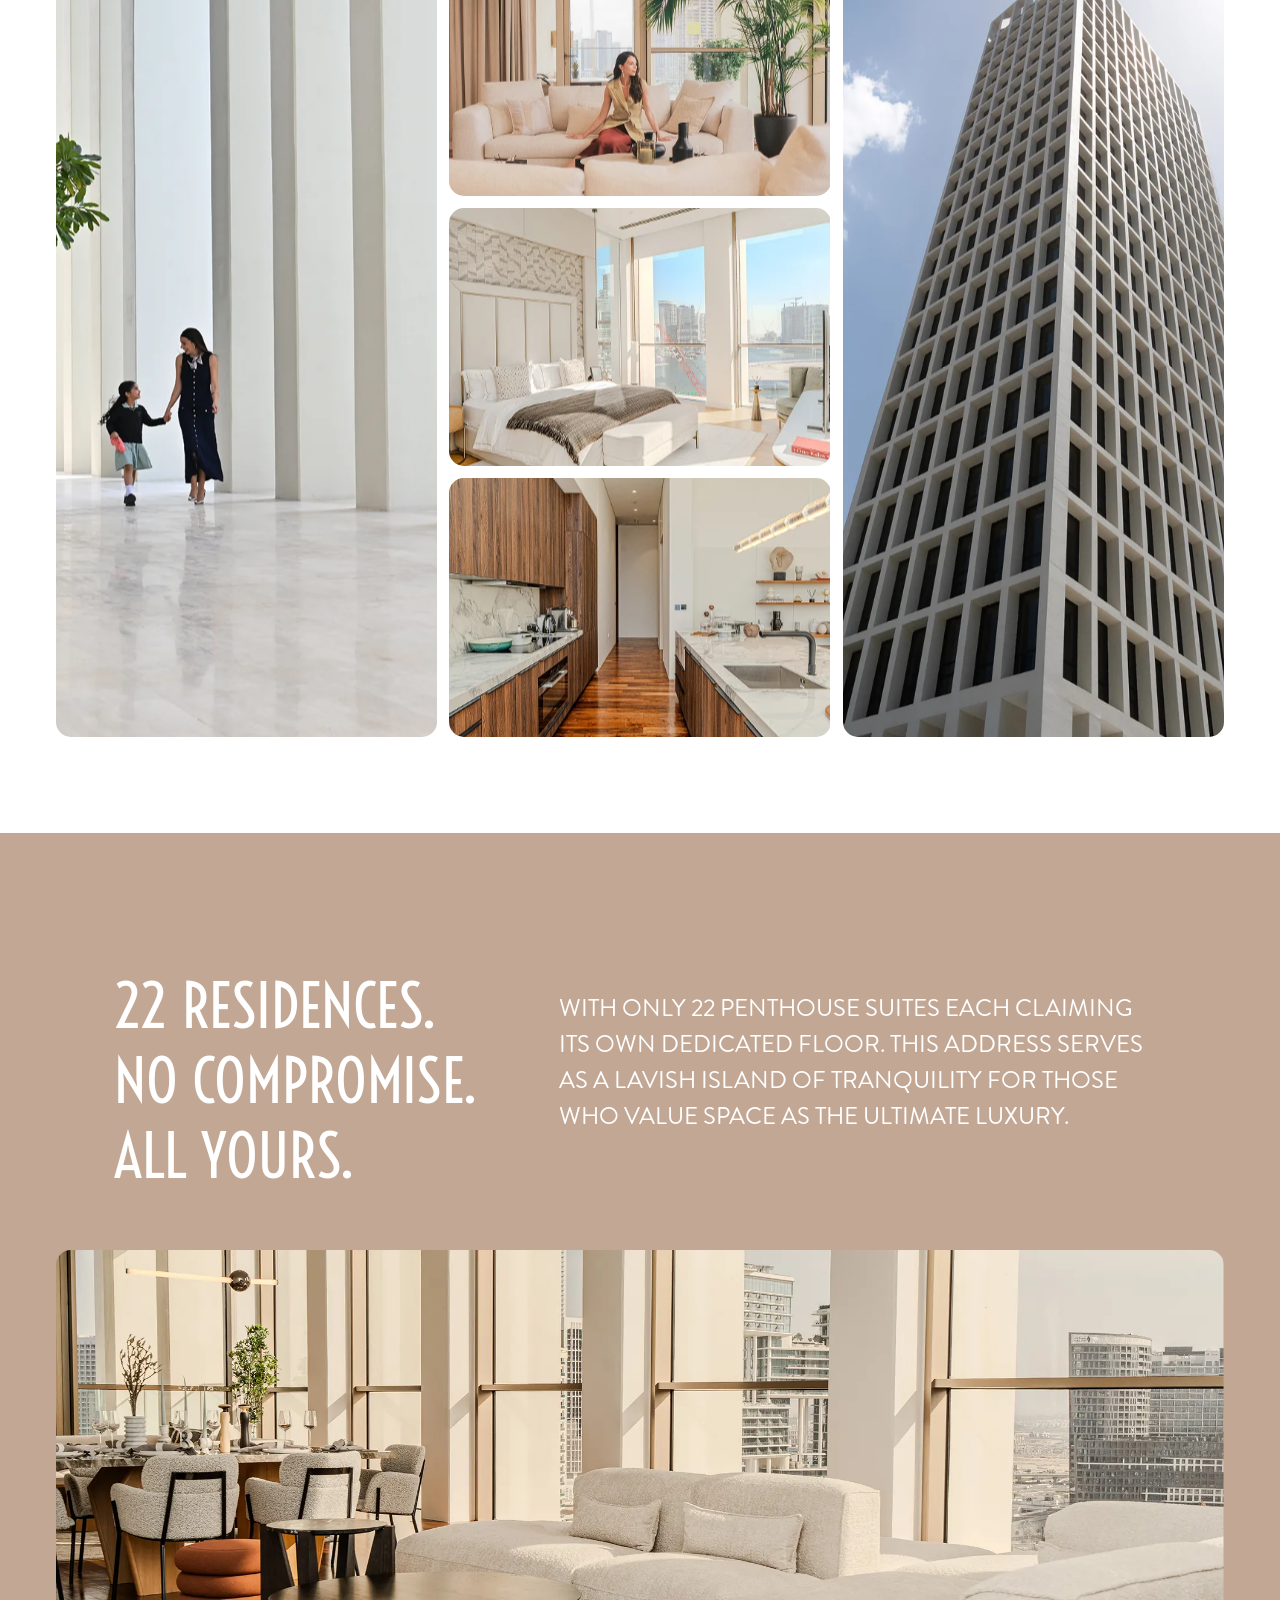
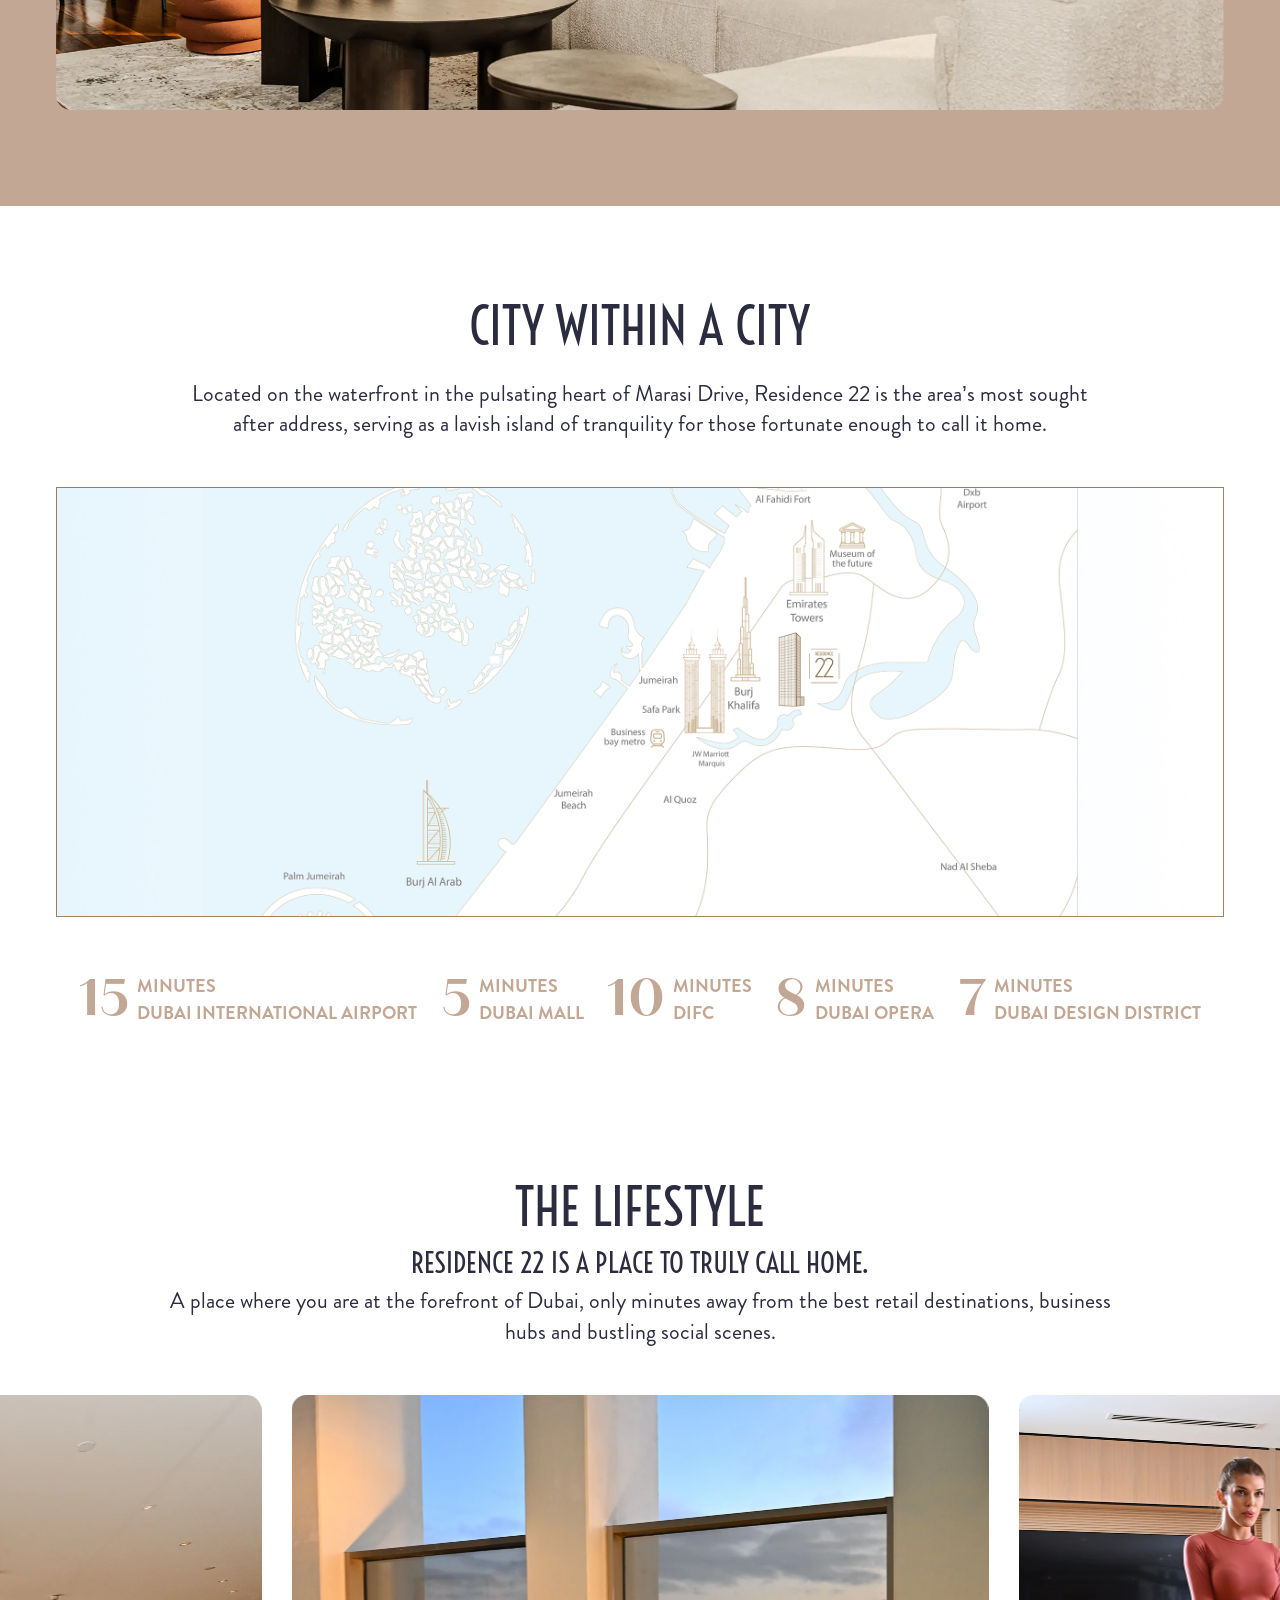
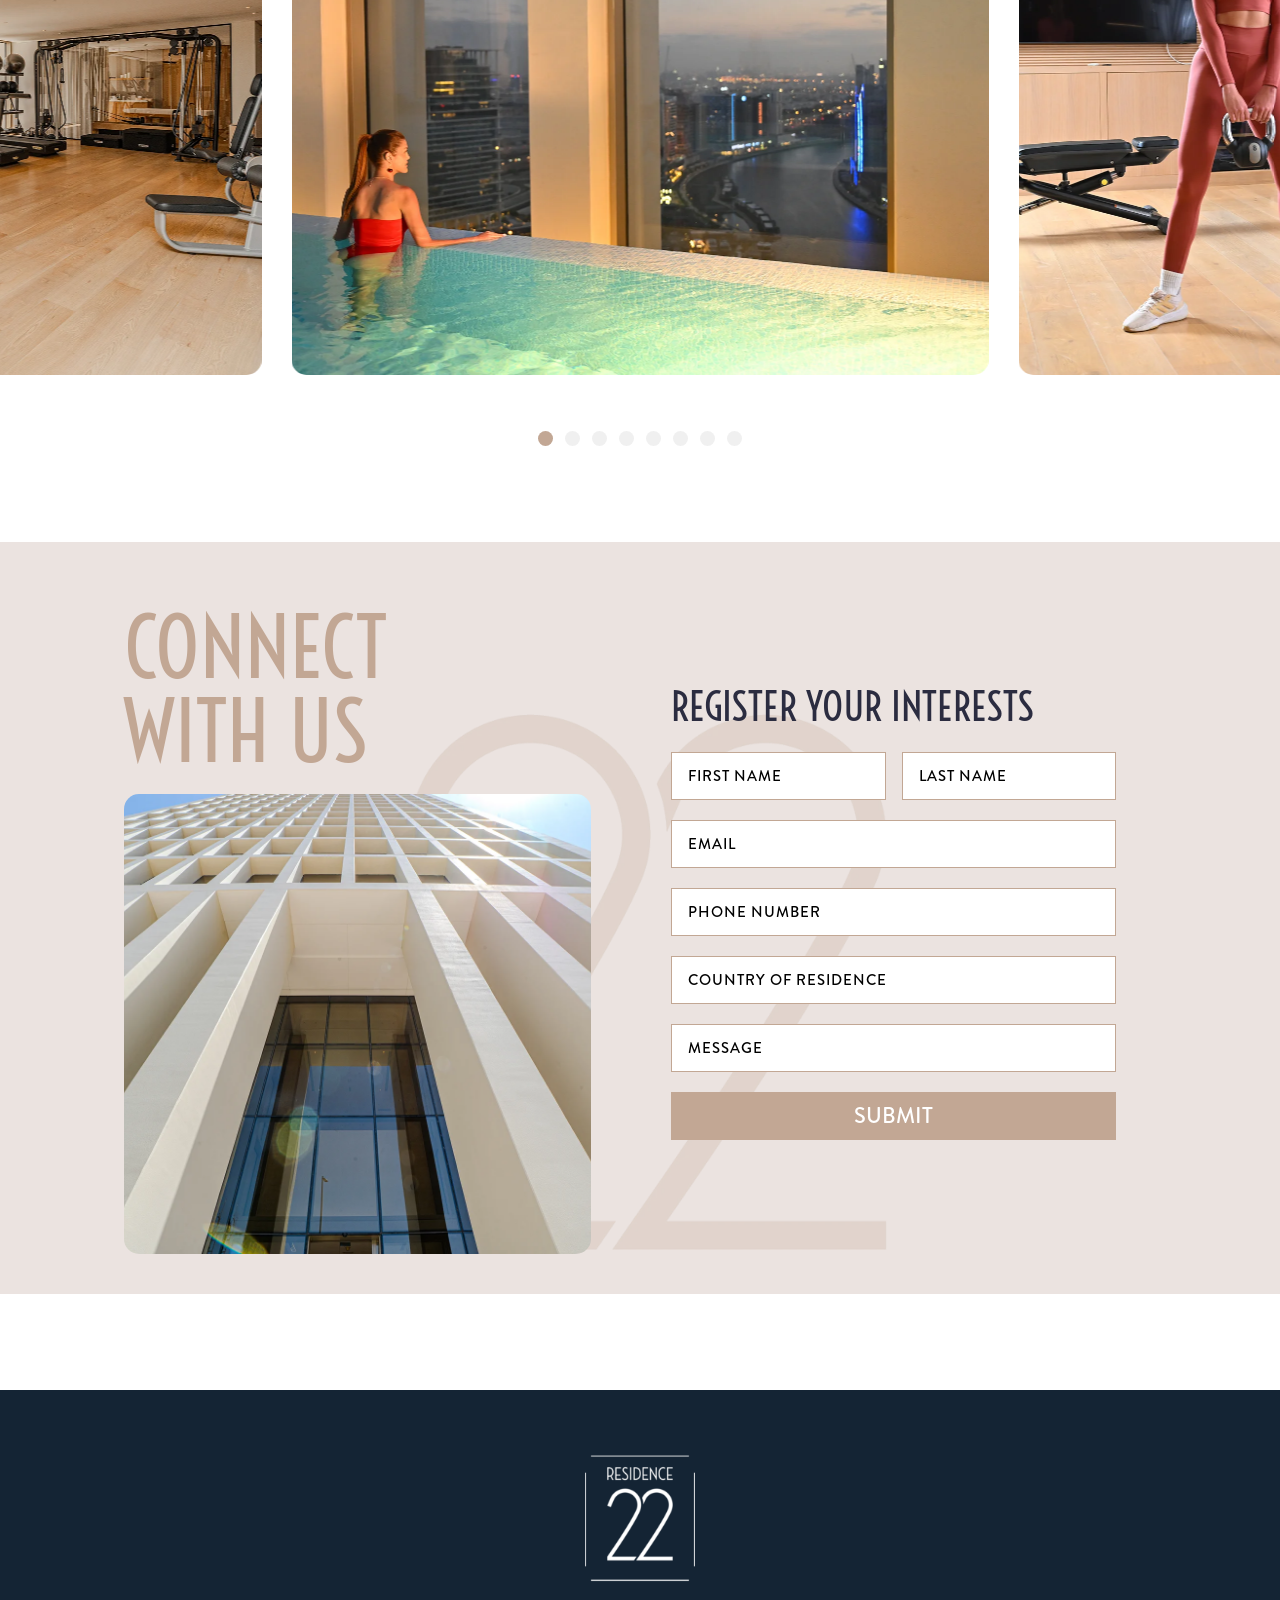
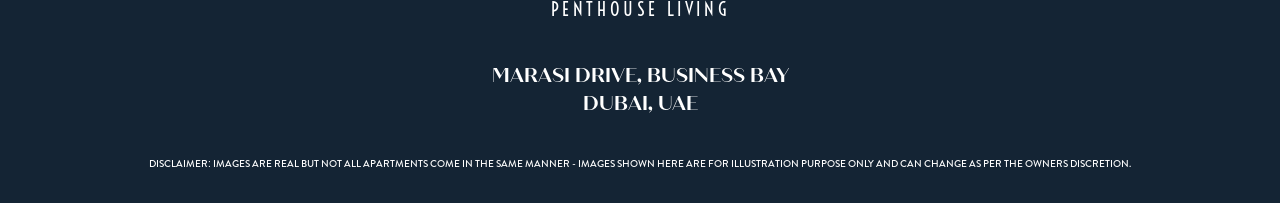
==== commit d664a4ed: "Final major edits and fonts images" ====
--- a/index.html
+++ b/index.html
@@ -426,7 +426,7 @@
                     panoramic views of the Dubai skyline, offering <br class="hidden lg:block"><span
                         class="font-Brandon-Bold text-uppercase">4 Bedroom Ensuite Penthouses, 4 meter ceiling height,
                     </span> <br class="hidden lg:block">timber flooring, custom built wardrobes, branded fittings and
-                    appliances</p>
+                    appliances.</p>
 
                 <div class="flex default-btn mt-8">
                     <a href="project-details.html"
@@ -631,7 +631,9 @@
         <!-- Swiper -->
         <div class="swiper lifestyle-swiper w-full overflow-hidden" data-aos="fade-up" data-aos-duration="3000">
             <div class="swiper-wrapper items-center">
-
+                <div class="swiper-slide" data-label="AMENITIES">
+                    <img src="assets/images/home/lifestyle-1.webp" alt="" class="w-full object-cover">
+                </div>
                 <div class="swiper-slide" data-label="AMENITIES">
                     <img src="assets/images/home/lifestyle-2.webp" alt="" class="w-full object-cover">
                 </div>
@@ -653,9 +655,7 @@
                 <div class="swiper-slide" data-label="AMENITIES">
                     <img src="assets/images/home/lifestyle-8.webp" alt="" class="w-full object-cover">
                 </div>
-                <div class="swiper-slide" data-label="AMENITIES">
-                    <img src="assets/images/home/lifestyle-9.webp" alt="" class="w-full object-cover">
-                </div>
+                
             </div>
         </div>
 
--- a/assets/css/home.css
+++ b/assets/css/home.css
@@ -56,7 +56,7 @@
 
 /****************** Home Page Section- 6 **********************/
 .section-6 .swiper-slide img {
-  height: 600px;
+  height: 680px;
   border-radius: 15px;
 }
 
@@ -88,7 +88,7 @@
 
 @media (max-width:1500px) {
   .section-6 .swiper-slide img {
-    height: 500px;
+    height: 580px;
   }
 }
 
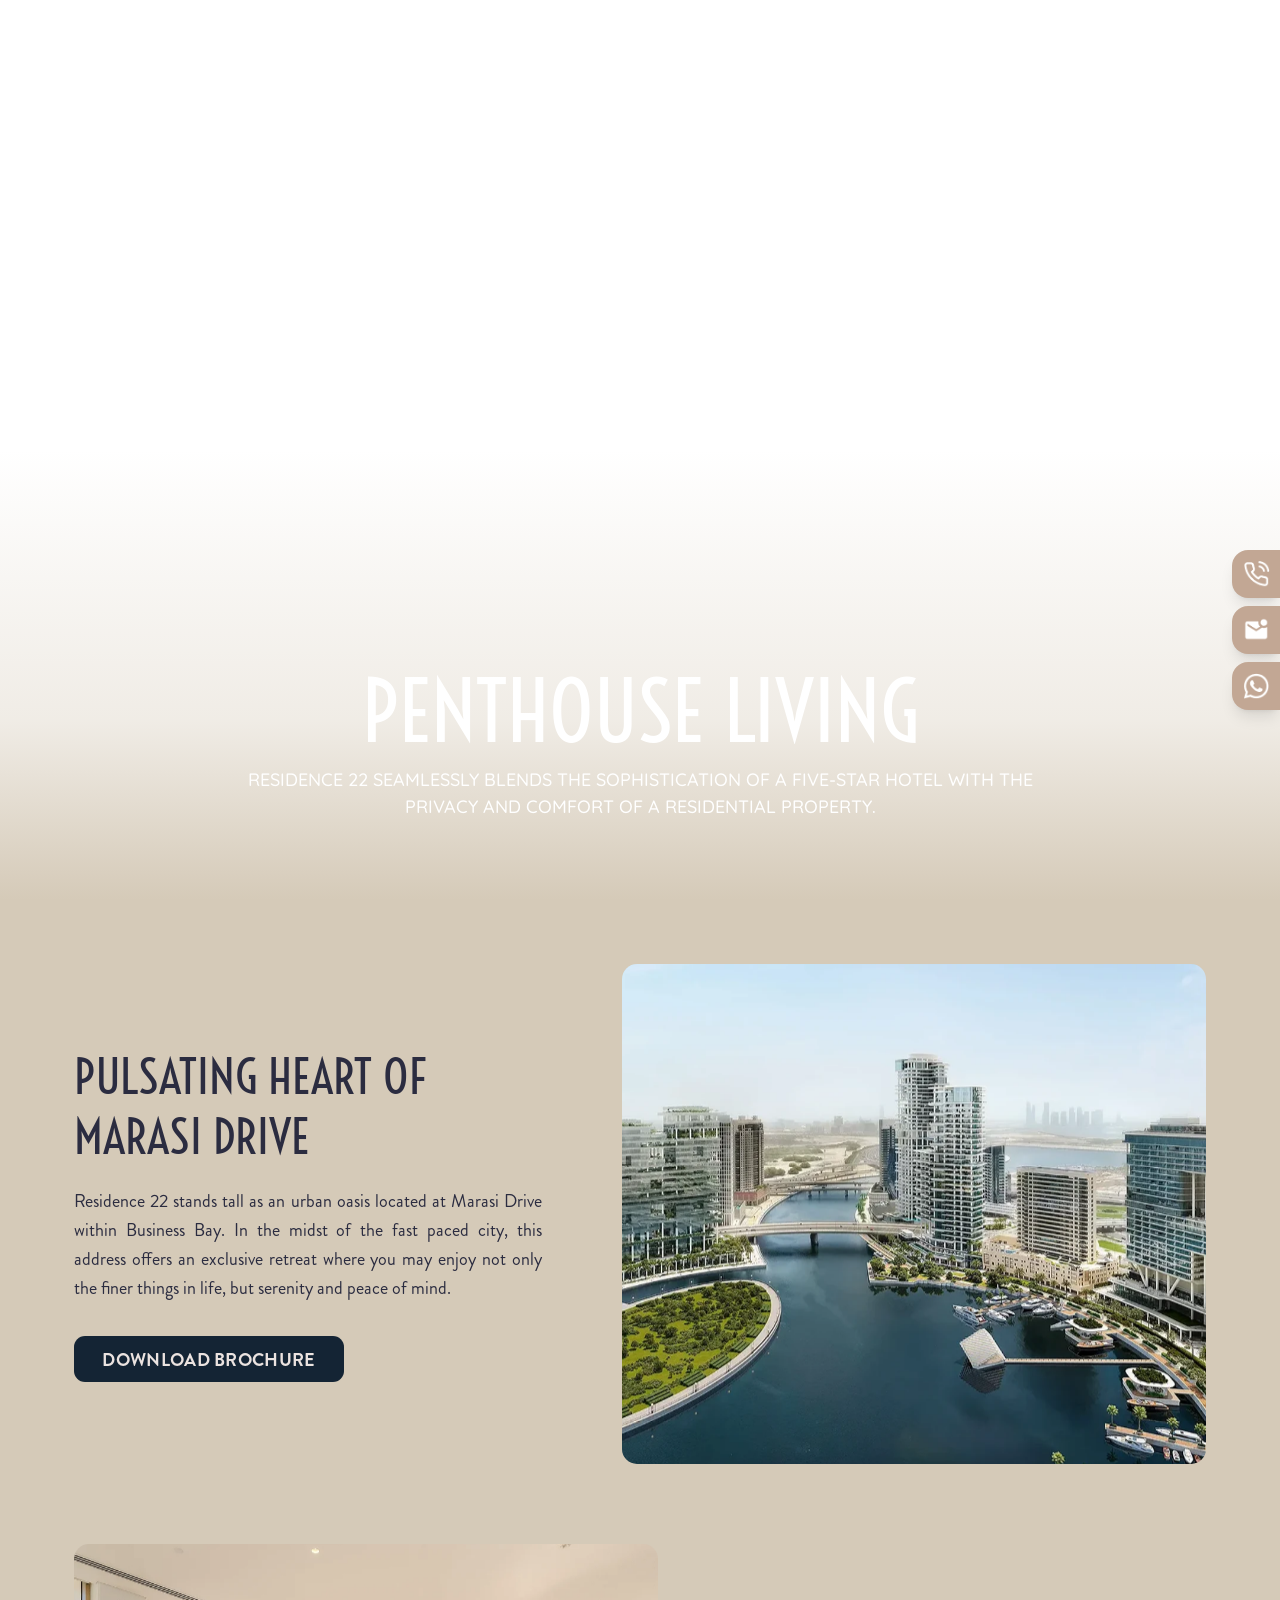
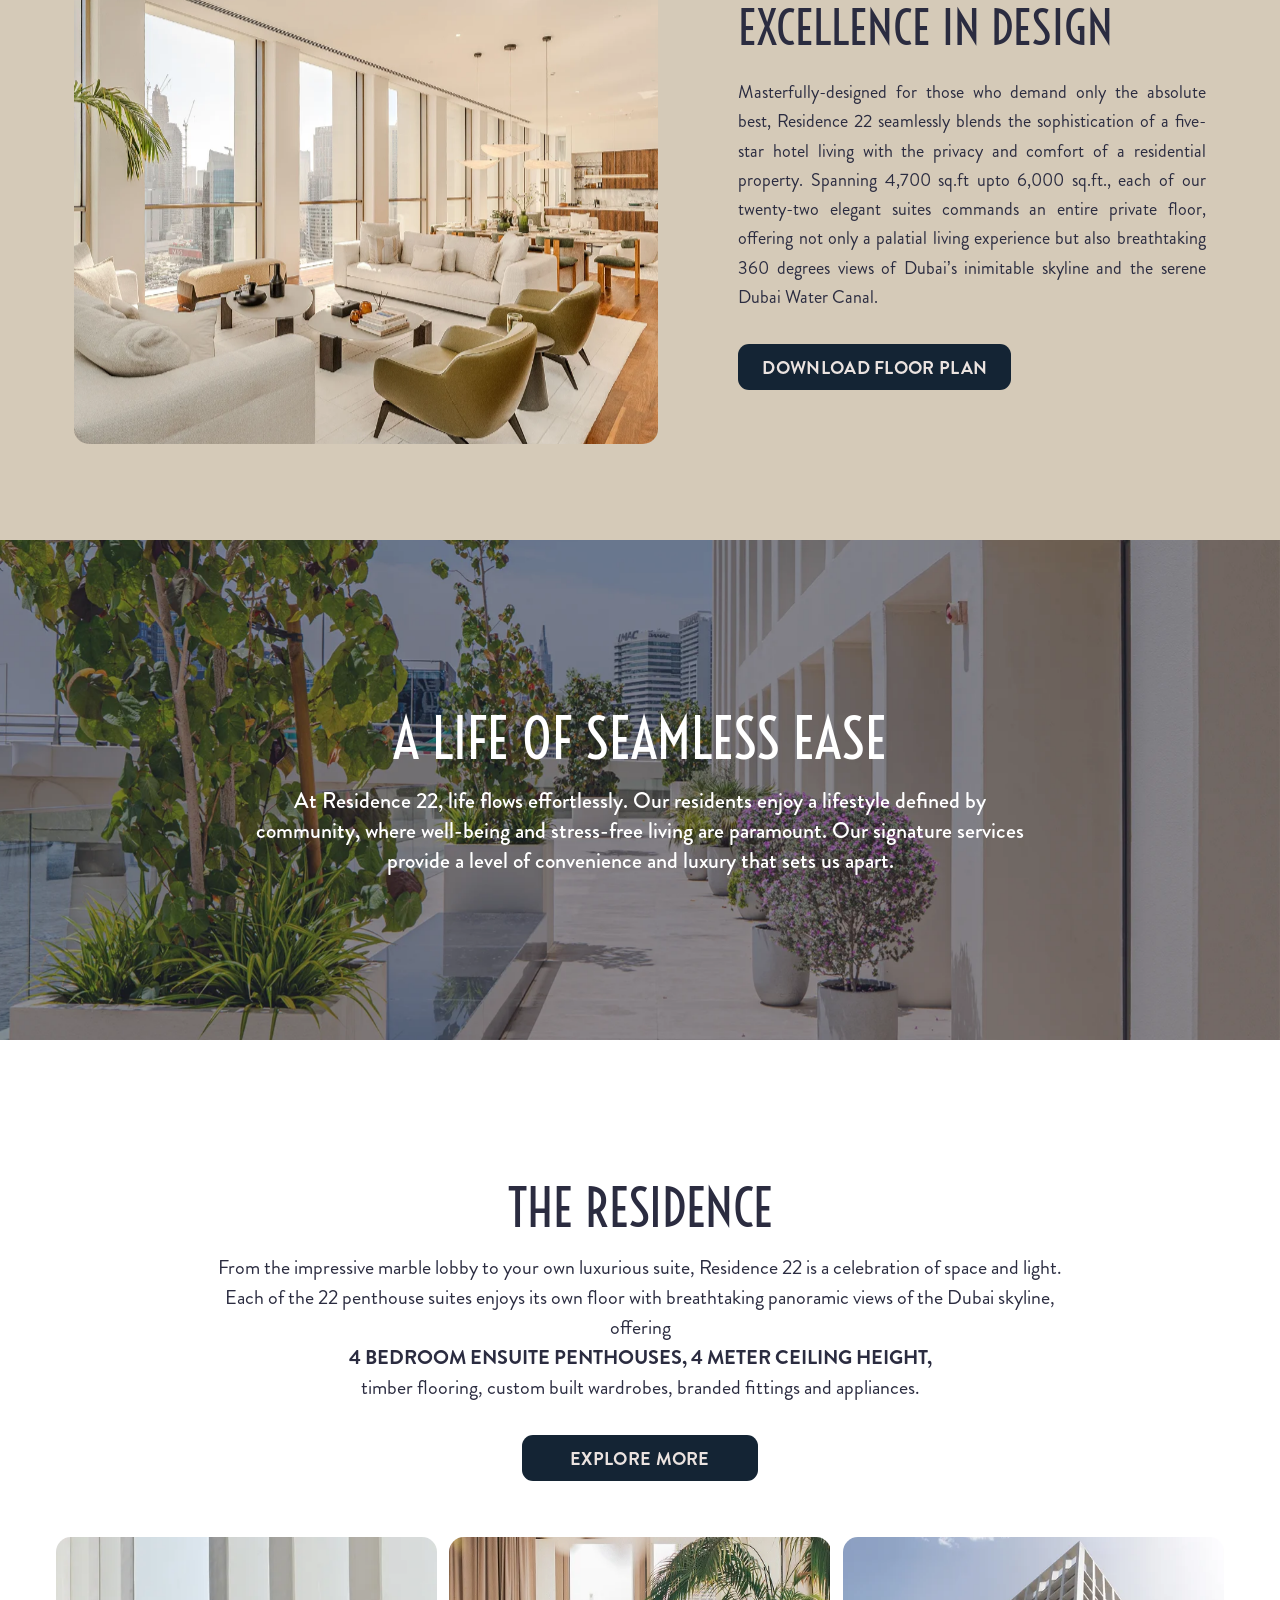
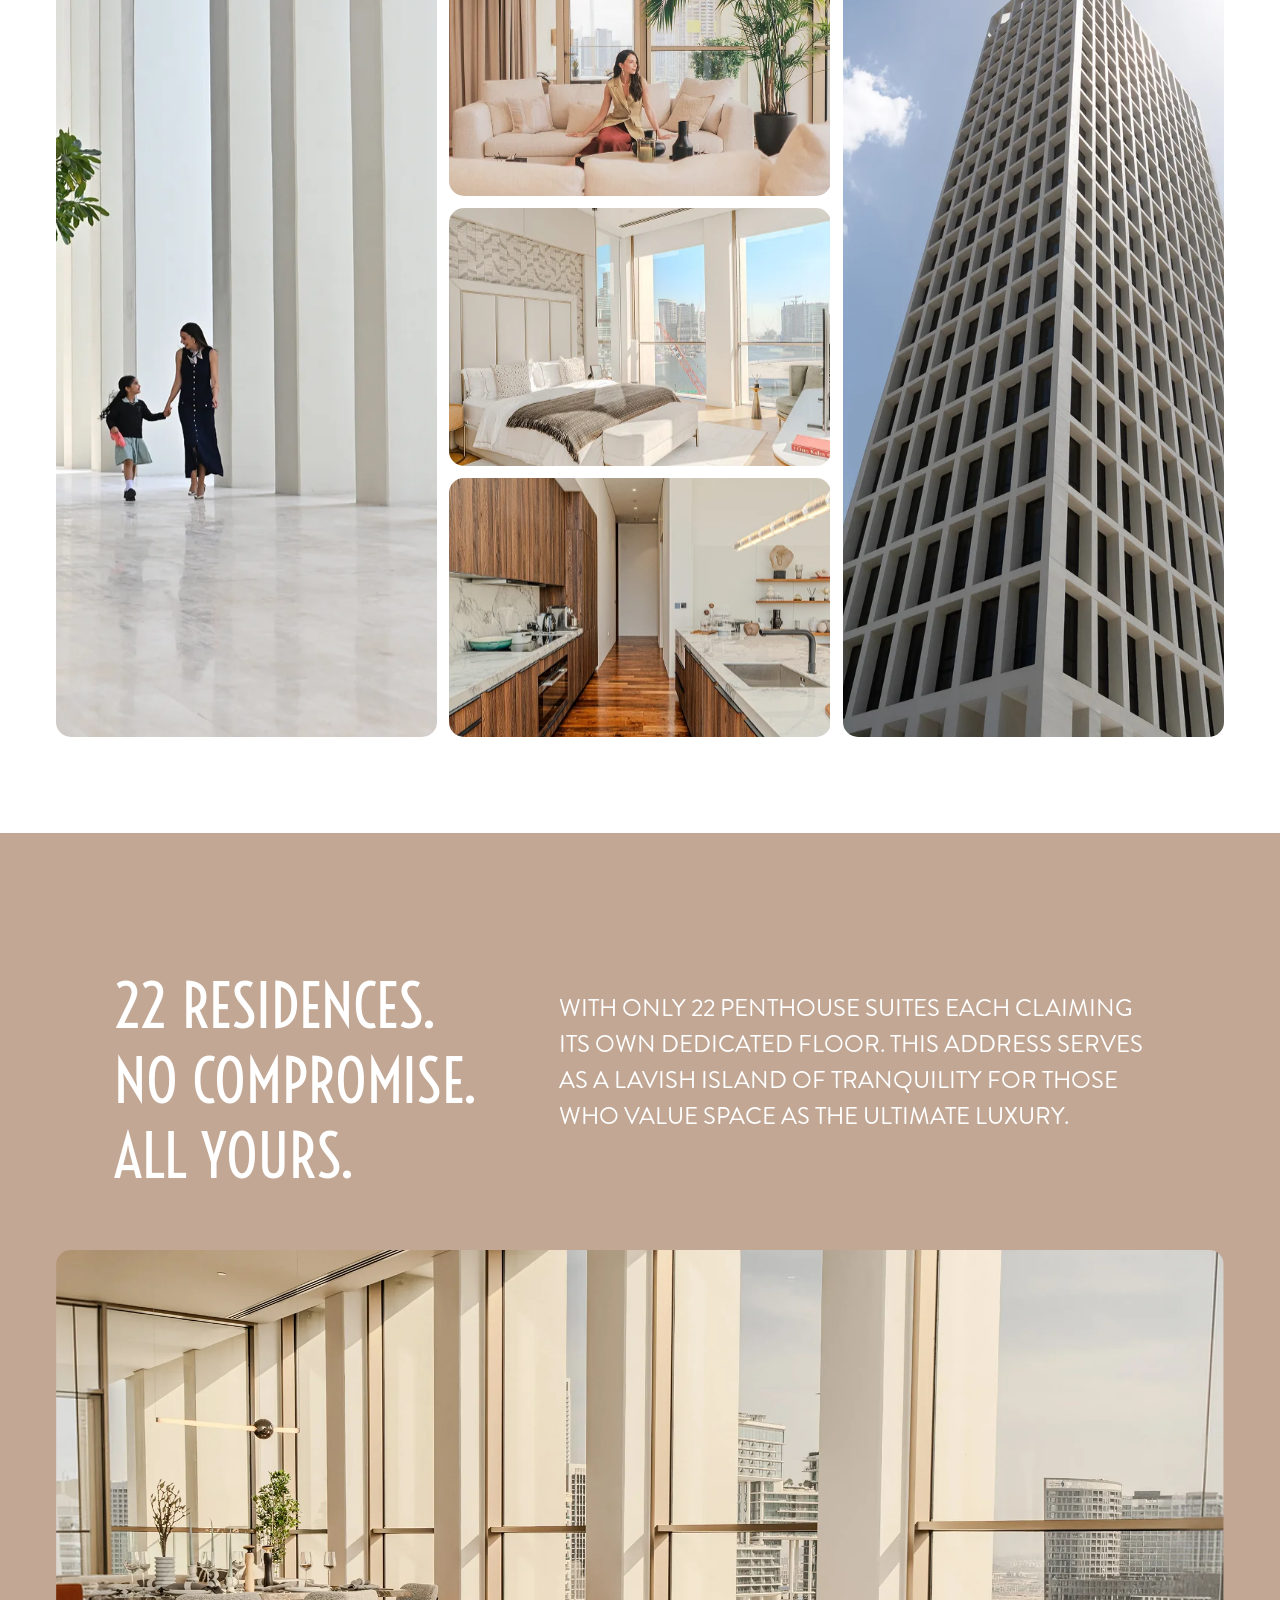
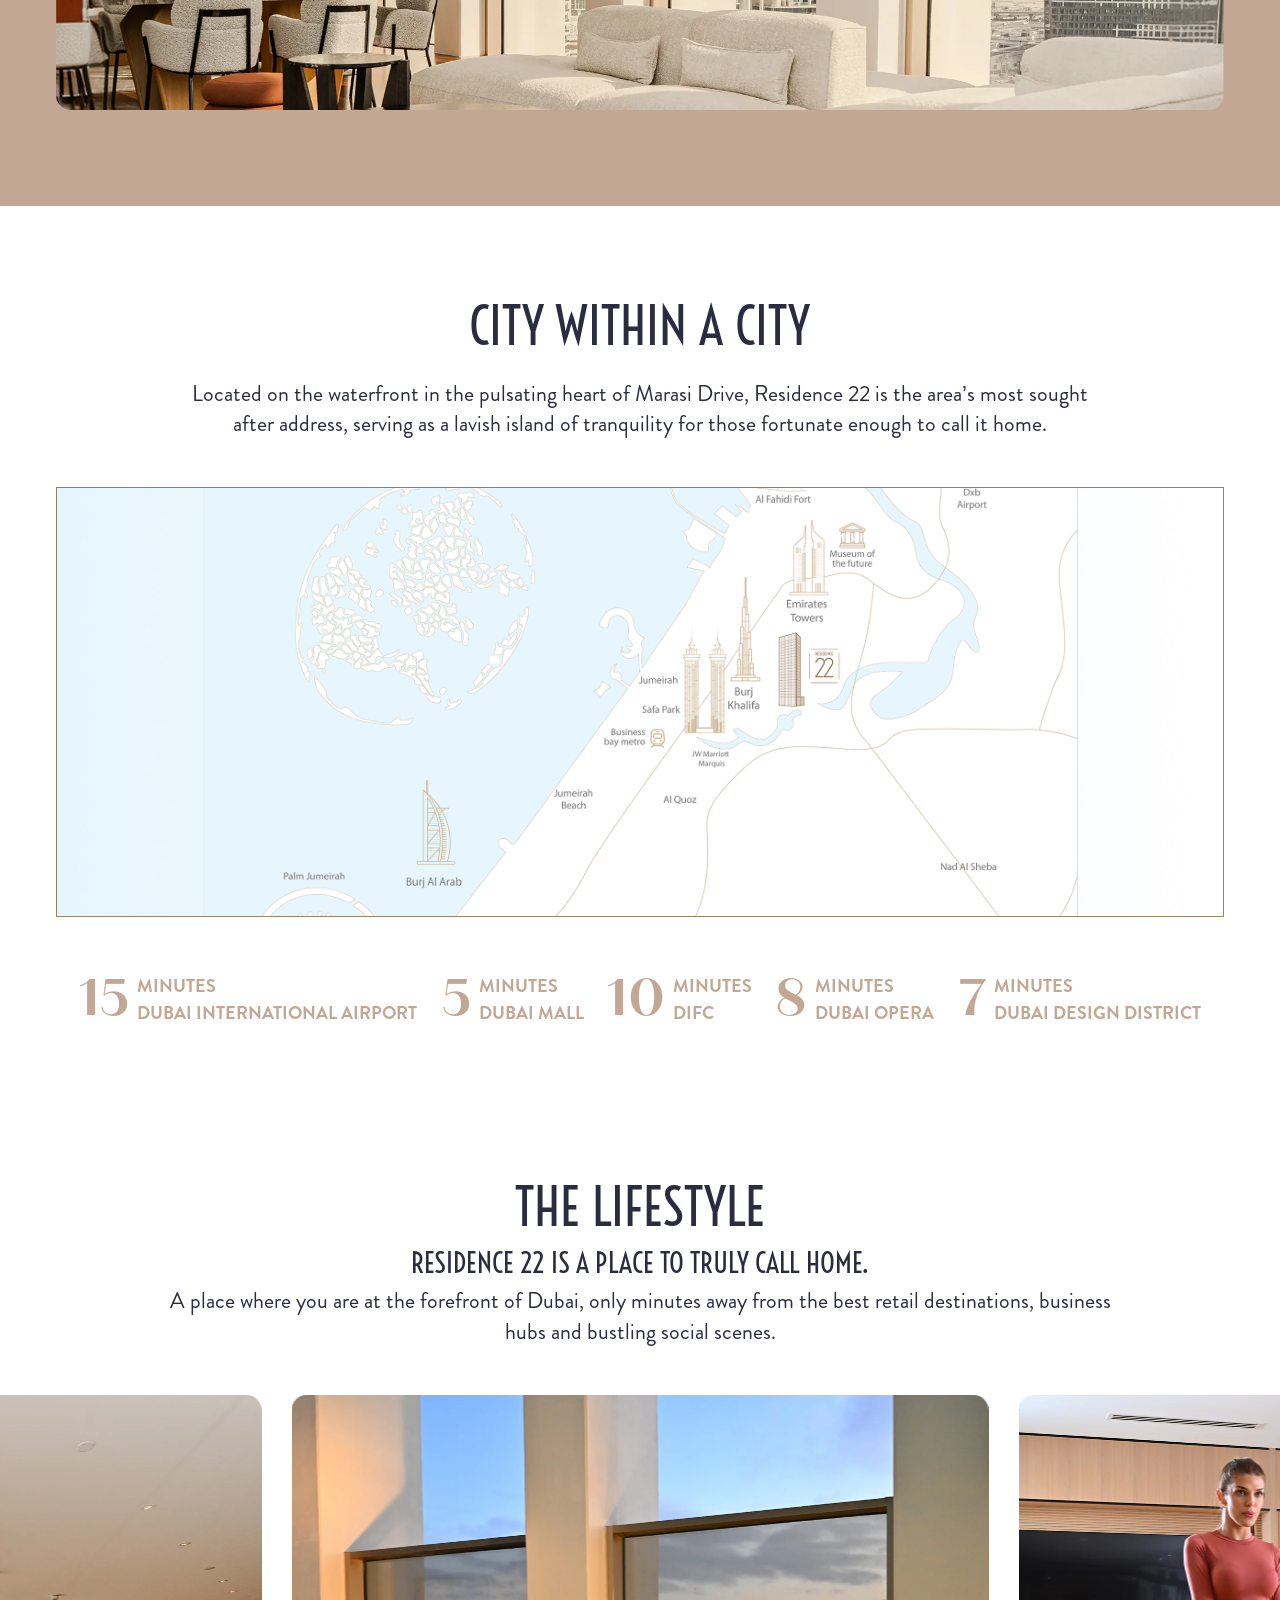
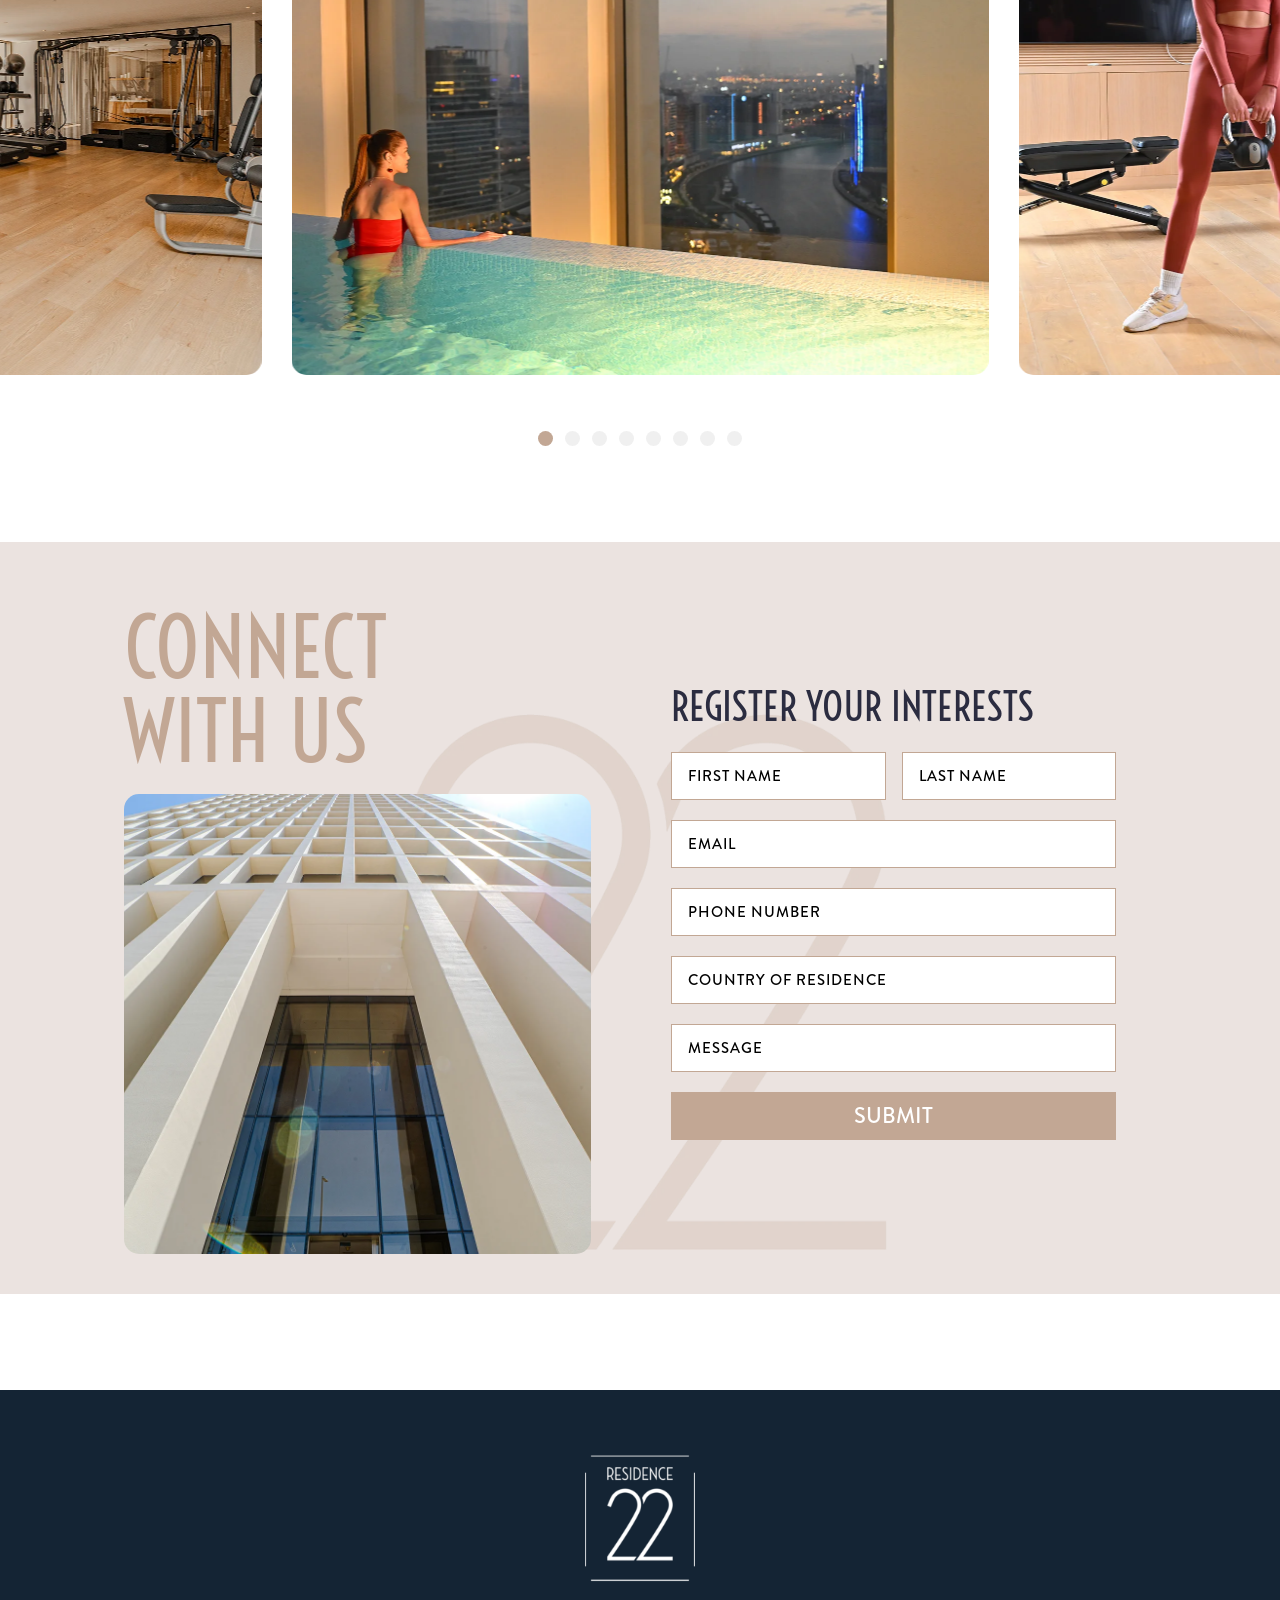
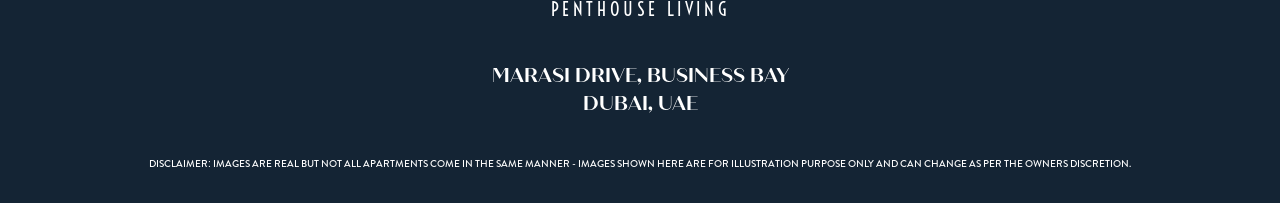
==== commit 53896088: "image and text edit on home and project page" ====
--- a/index.html
+++ b/index.html
@@ -18,16 +18,23 @@
 <body>
     <!-- ═══════════════════════════════ Header Section ═══════════════════════════════════════════ -->
     <style>
-        .nav-links a:hover,
-        .nav-links button.drop-btn:hover,
-        .nav-links li.active>a,
-        .nav-links li.active>button {
+        .navbar-menu .nav-links a:hover,
+        .navbar-menu .nav-links button.drop-btn:hover,
+        .navbar-menu .nav-links li.active>a,
+        .navbar-menu .nav-links li.active>button {
             color: #142434;
         }
+
+        .navbar-fixed .nav-links a:hover,
+        .navbar-fixed .nav-links button.drop-btn:hover,
+        .navbar-fixed .nav-links li.active>a,
+        .navbar-fixed .nav-links li.active>button {
+            color: #c2a794;
+        }
     </style>
-    <nav class="navbar-menu mx-1920 mx-auto w-full px-5 absolute sm:px-5 md:px-6 lg:px-15 xl:px-20 py-10 ">
+    <nav class="navbar-menu mx-1920 mx-auto w-full px-5 absolute sm:px-5 md:px-6 lg:px-15 xl:px-20 py-10">
         <a href="#" class="header-logo" data-aos="fade-down" data-aos-duration="3000">
-            <img id="nav-logo" class="white-logo" src="assets/images/residence-white-logo.svg" alt="">
+            <img id="nav-logo" class="white-logo w-100" src="assets/images/residence-white-logo.svg" alt="">
         </a>
 
         <!-- Desktop Links -->
@@ -655,7 +662,7 @@
                 <div class="swiper-slide" data-label="AMENITIES">
                     <img src="assets/images/home/lifestyle-8.webp" alt="" class="w-full object-cover">
                 </div>
-                
+
             </div>
         </div>
 
@@ -963,7 +970,56 @@
     </script>
 
     <script>
-
+        let lastScroll = 0;
+        const navbar = document.querySelector(".navbar-menu");
+        const navLogo = document.getElementById("nav-logo");
+        const navLink = document.querySelector(".nav-links");
+        window.addEventListener("scroll", () => {
+            let lastScroll = 0;
+            const navbar = document.querySelector(".navbar-menu");
+            const navLogo = document.getElementById("nav-logo");
+            const navLink = document.querySelector(".nav-links");
+            window.addEventListener("scroll", () => {
+                const currentScroll = window.scrollY;
+
+                // activate fixed after small scroll
+                if (currentScroll > 90) {
+                    navbar.classList.add("navbar-fixed");
+                    navbar.classList.add("items-center");
+                    navbar.classList.remove("py-10");
+                    navbar.classList.add("py-5");
+                    navLink.classList.remove("pt-4");
+                    navLogo.classList.add("h-100");
+
+                    // hide on scroll down
+                    if (currentScroll > lastScroll) {
+                        navbar.classList.add("navbar-hidden");
+                        navLink.classList.add("pt-4");
+                    } else {
+                        navbar.classList.remove("navbar-hidden");
+                        if (navLogo.classList.contains("about-img")) {
+                            navLogo.src = "https://residence22.ae/wp-content/themes/residence22/assets/images/residence-white-logo.svg";
+                        }
+                        if (navLogo.classList.contains("contact-img")) {
+                            navLogo.src = "https://residence22.ae/wp-content/themes/residence22/assets/images/residence-white-logo.svg";
+                        }
+                    }
+
+                } else {
+                    navbar.classList.remove("navbar-fixed");
+                    navbar.classList.remove("navbar-hidden");
+                    navLogo.classList.remove("h-100");
+                    navbar.classList.remove("py-5");
+                    navbar.classList.add("py-10");
+                    navbar.classList.remove("items-center");
+                    if (navLogo.classList.contains("about-img") || navLogo.classList.contains("contact-img")) {
+                        navLogo.src = "https://residence22.ae/wp-content/themes/residence22/assets/images/residence-black-logo.svg";
+                    }
+                }
+
+                lastScroll = currentScroll;
+            });
+        });
         AOS.init({
             once: true,
 
--- a/assets/css/navbar.css
+++ b/assets/css/navbar.css
@@ -16,7 +16,7 @@
  }
 
  /* ─── NAVBAR ─── */
- nav.navbar-menu {
+ .navbar-menu {
      top: 0;
      left: 0;
      right: 0;
@@ -25,9 +25,24 @@
      justify-content: space-between;
      align-items: start;
      transition: all .3s ease-in-out;
- }
-
- nav.scrolled {
+     transition: transform 0.4s ease, background 0.3s ease, padding 0.3s ease;
+     will-change: transform;
+      transition: all .3s ease-in-out;
+ }
+
+ .navbar-fixed {
+     position: fixed;
+     top: 0;
+     left: 0;
+     width: 100%;
+     background: rgba(20, 36, 52, 0.95);
+     backdrop-filter: blur(10px);
+     z-index: 9999;
+     transform: translateY(0);
+      transition: all .3s ease-in-out;
+ }
+
+ .navbar-hidden {
      transform: translateY(-100%);
      transition: all .3s ease-in-out;
  }
@@ -36,7 +51,8 @@
      height: 90px;
      width: 100px;
  }
-/* .header-logo img{
+
+ /* .header-logo img{
      height: 100%;
      width: 100%;
  } */
@@ -66,7 +82,7 @@
  .nav-links a,
  .nav-links button.drop-btn {
      font-family: quicksand-bold, sans-serif;
-     font-size: 15.6px;
+     font-size: 15.5px;
      color: #fff;
      letter-spacing: 1px;
      text-decoration: none;
@@ -424,13 +440,14 @@
  }
 
  /* ─── RESPONSIVE ─── */
-  @media (max-width: 1200px) {
+ @media (max-width: 1200px) {
 
      .nav-links a,
      .nav-links button.drop-btn {
          font-size: 15px;
      }
  }
+
  @media (max-width: 1024px) {
 
      .nav-links a,
@@ -438,8 +455,9 @@
          font-size: 15px;
      }
  }
-@media (max-width: 991px) {
-     
+
+ @media (max-width: 991px) {
+
      .nav-links,
      .cta-btn {
          display: none;
@@ -449,6 +467,7 @@
          display: flex;
      }
  }
+
  @media (max-width: 768px) {
      .header-logo {
          height: 80px;
--- a/assets/css/universal.css
+++ b/assets/css/universal.css
@@ -536,6 +536,9 @@
 
 /* ── Height and Min-height ── */
 /* Base (mobile) */
+.h-100{
+   height:100%;
+}
 .h-\[100px\] {
    height: 100px;
 }
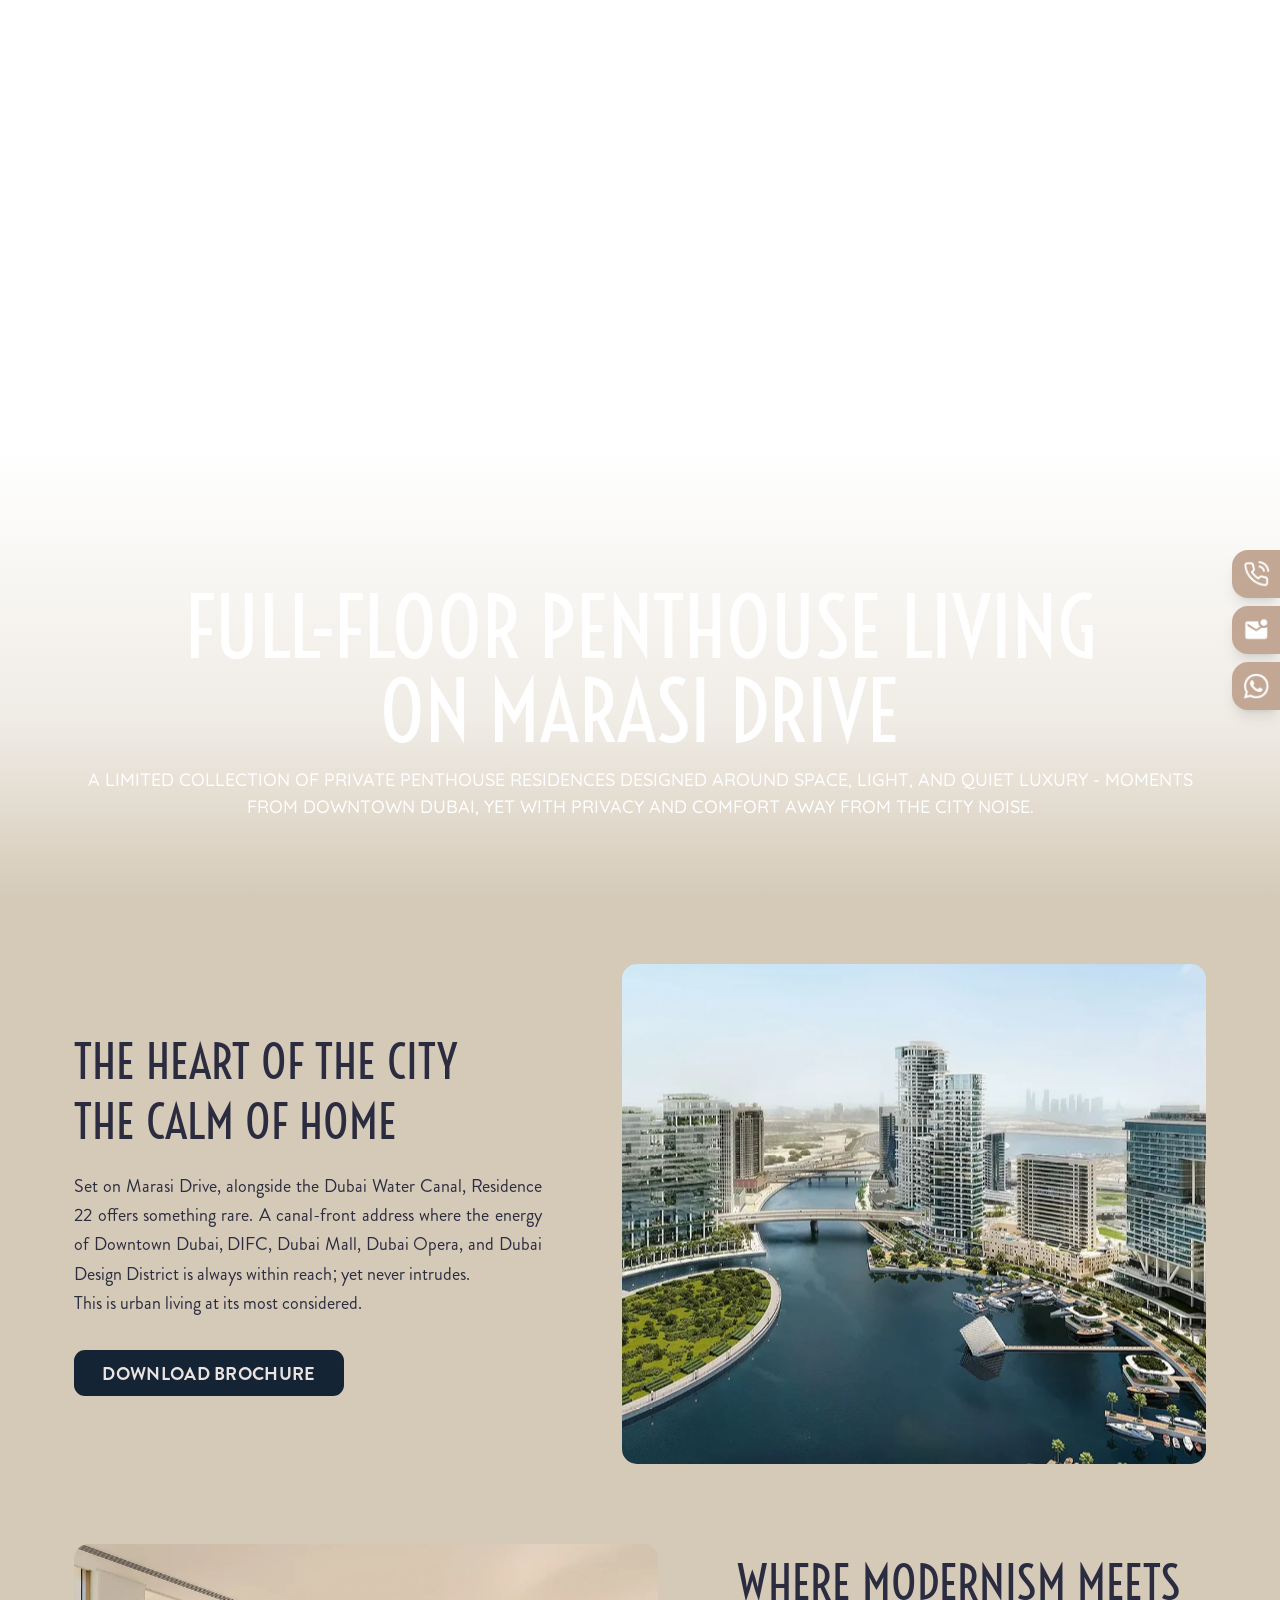
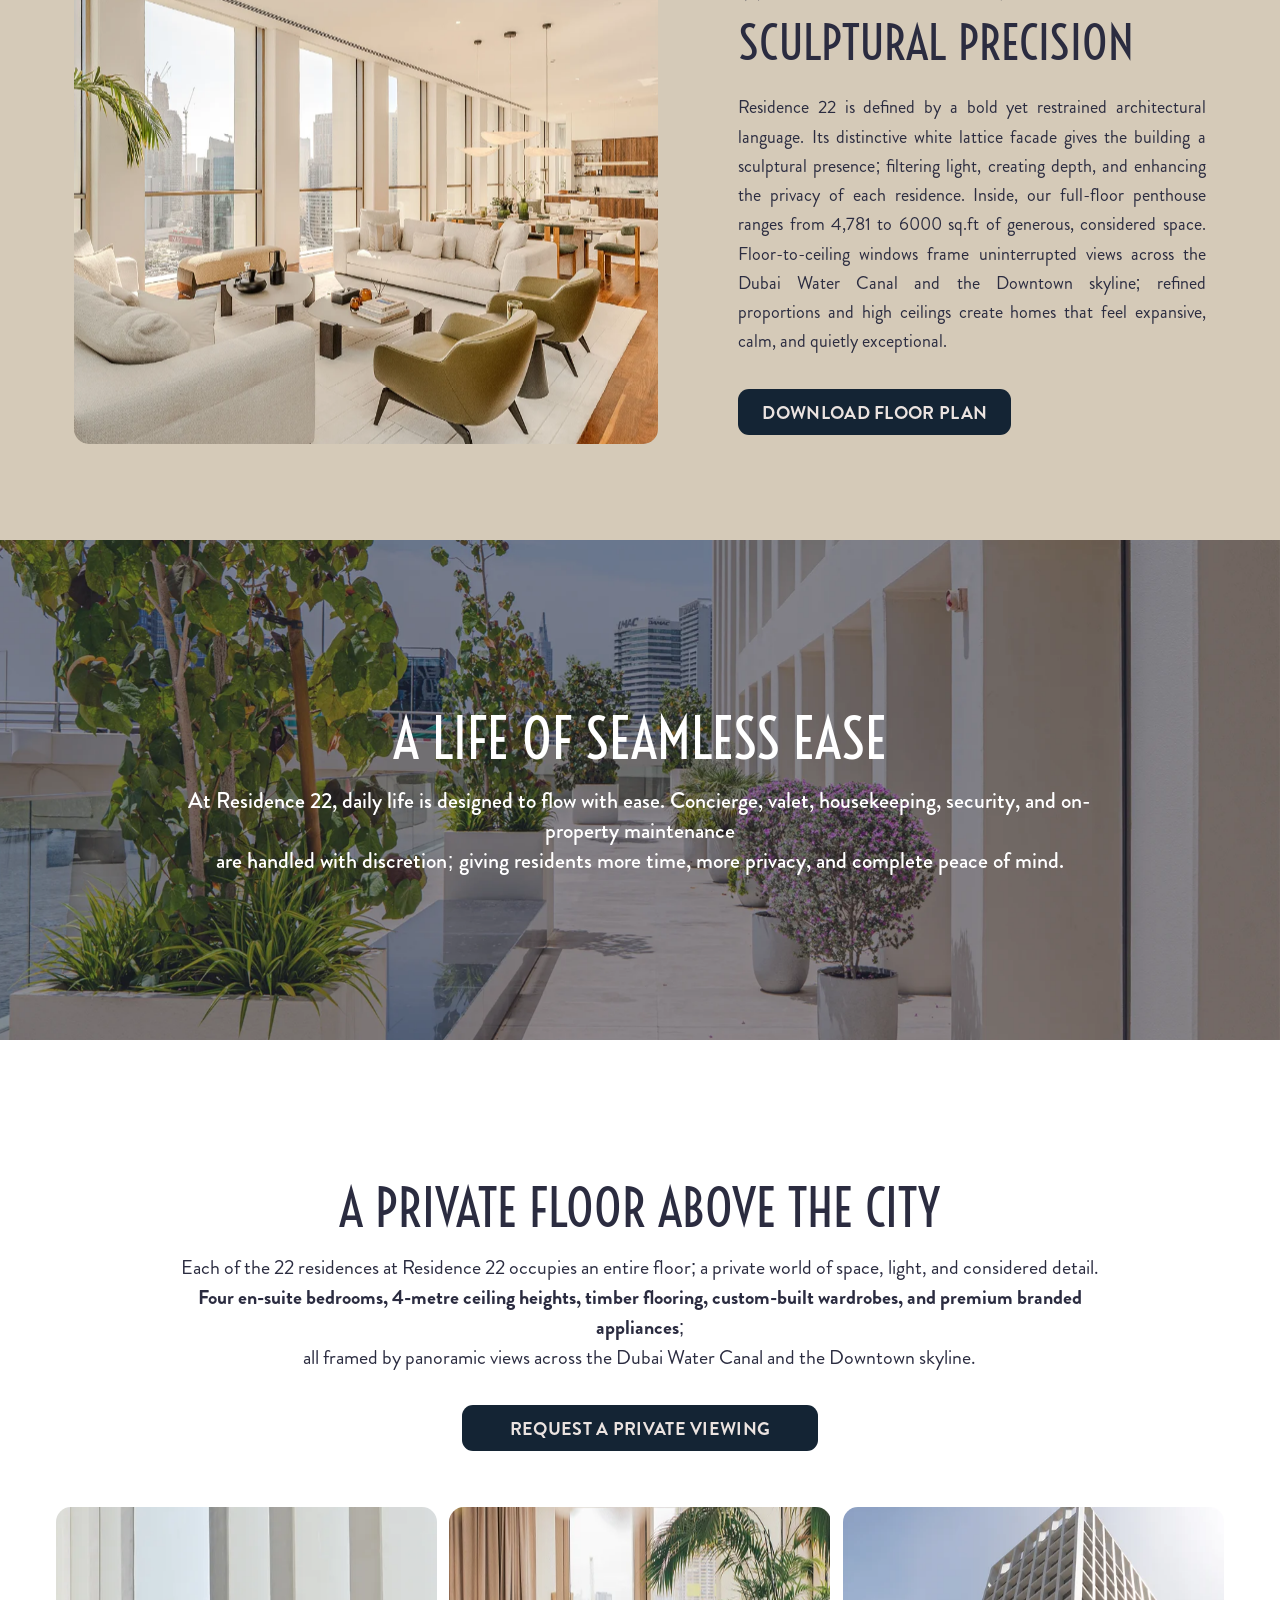
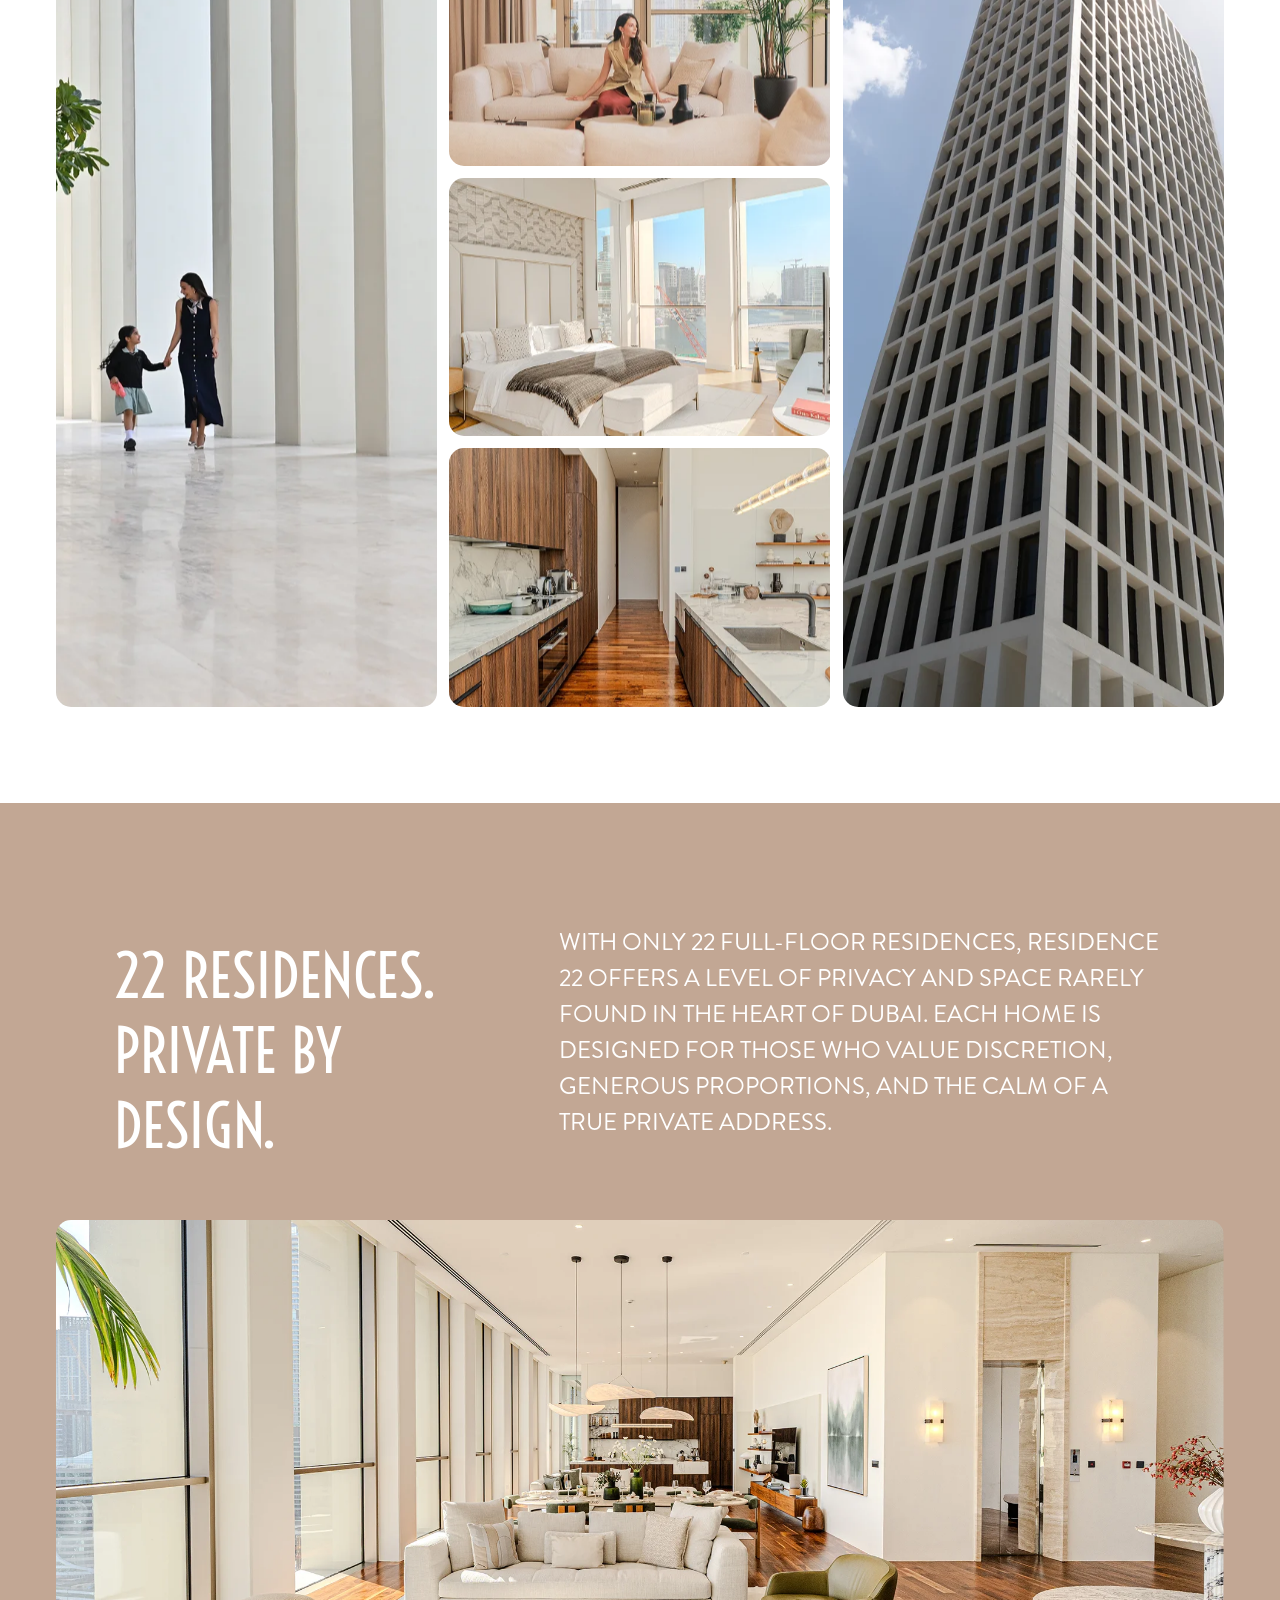
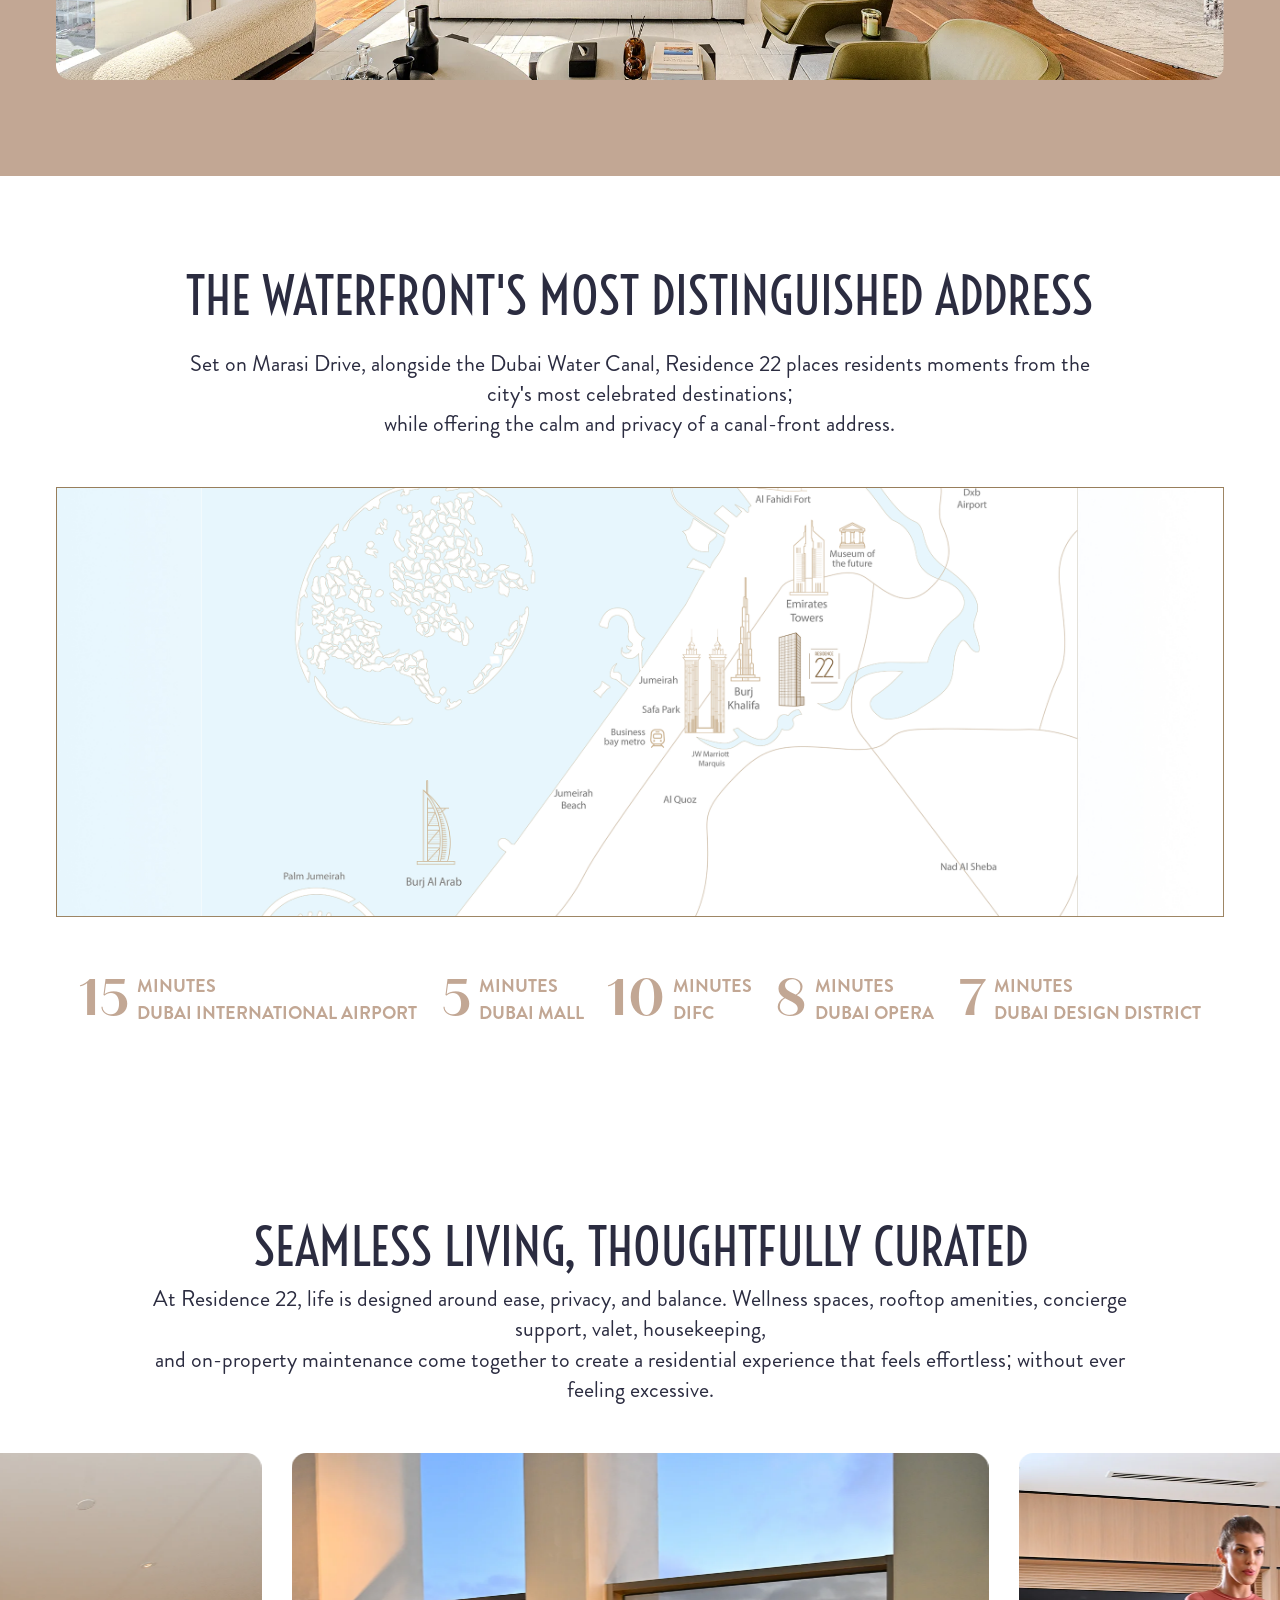
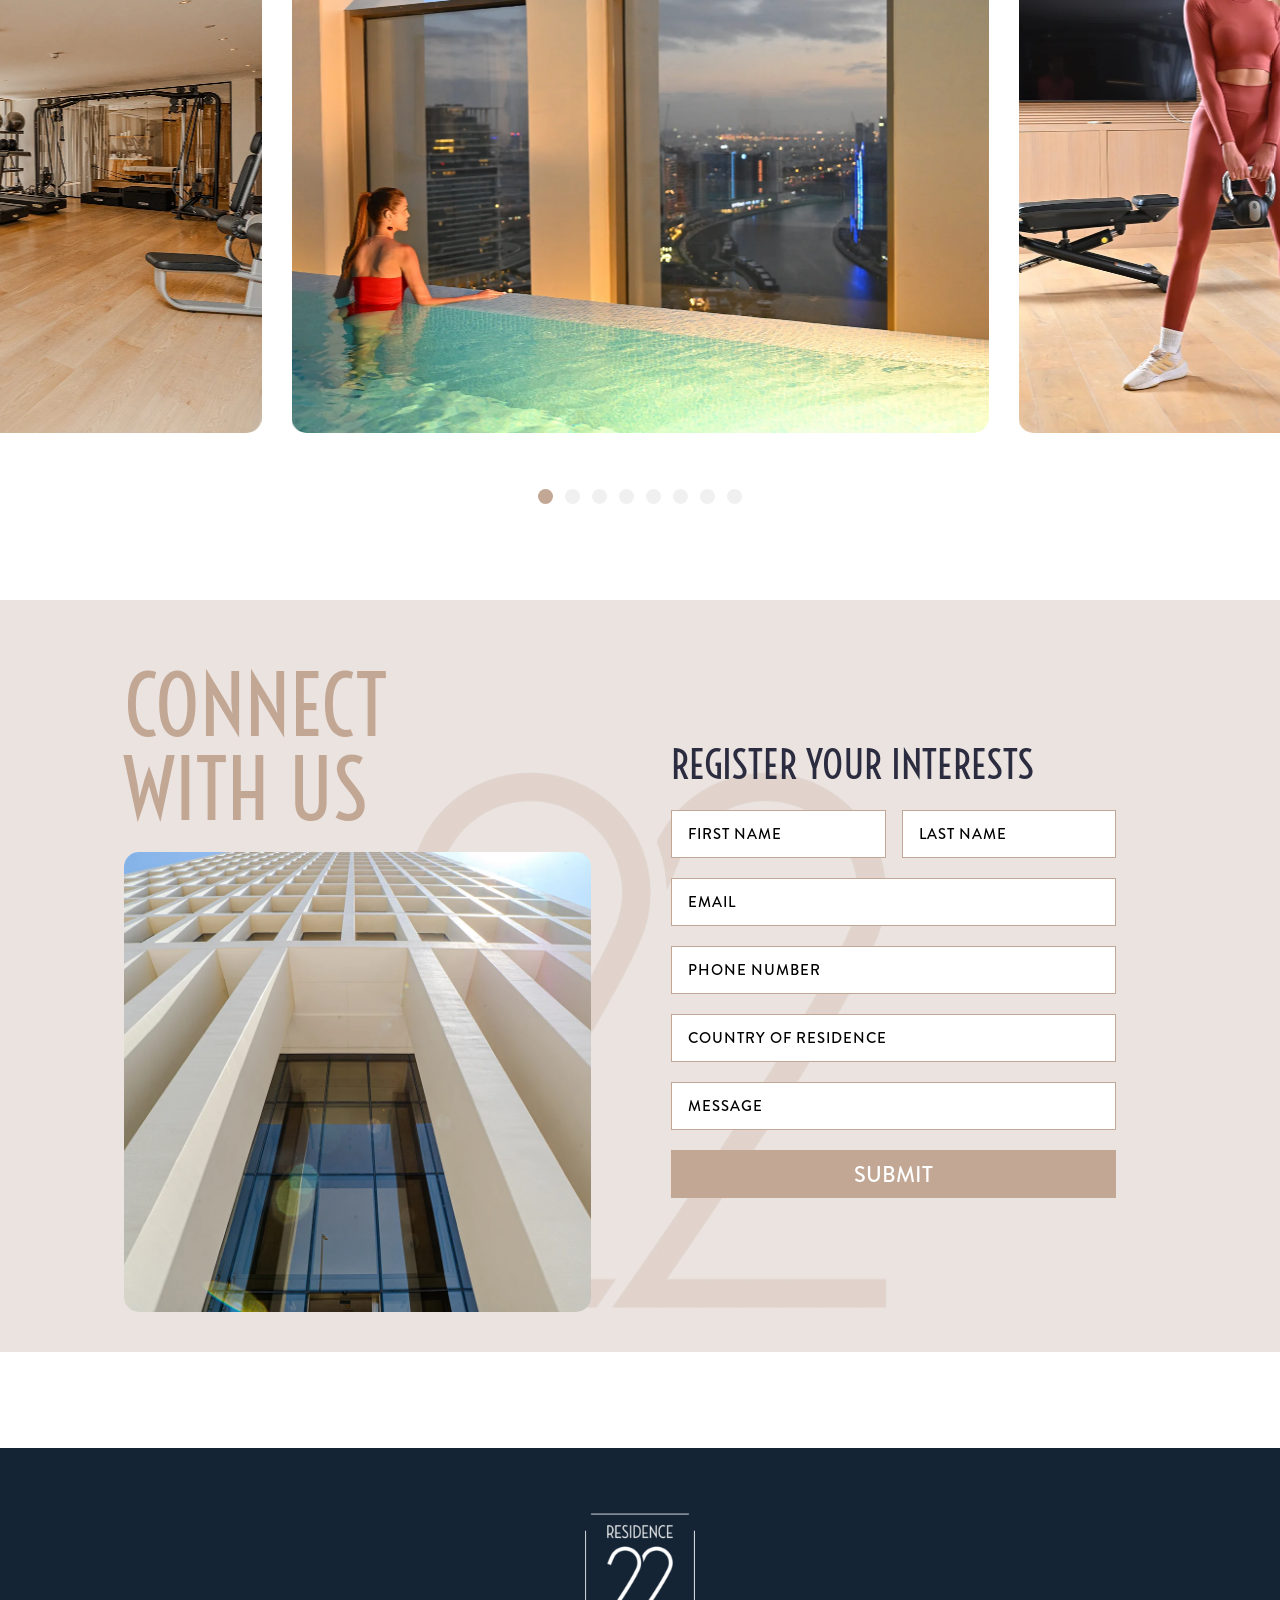
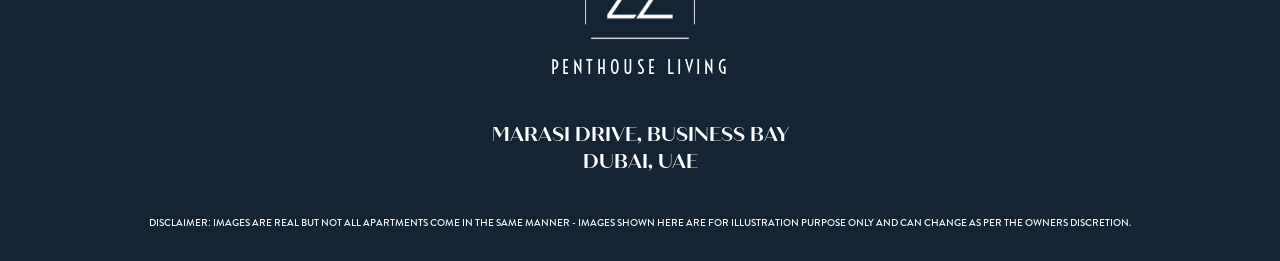
==== commit 6c91a8a6: "Text chnages done" ====
--- a/index.html
+++ b/index.html
@@ -265,15 +265,15 @@
         <!-- Content — z-20 keeps it above video -->
         <div class="z-20 w-full px-5 sm:px-5 lg:px-14 pt-8 pb-0 sm:pb-1 md:pb-18 lg:pb-20">
             <div class="w-full text-center" data-aos="fade-down" data-aos-duration="3000" data-aos-once="true">
-                <h2
+                <h1
                     class="font-voltaire-regular text-white text-uppercase leading-none mb-3 font-normal text-50 sm:text-64 md:text-64 lg:text-84 xl:text-84 2xl:text-96">
-                    Penthouse Living</h2>
+                    Full-Floor Penthouse Living<br class="hidden lg:block"> on Marasi Drive
+                </h1>
                 <p class="font-quicksand-Medium text-white leading-normal text-uppercase text-16 lg:text-18">
-                    Residence 22
-                    seamlessly
-                    blends the sophistication of a five-star hotel with the<br class="hidden lg:block"> privacy
-                    and
-                    comfort of a residential property.
+                    A limited collection of private penthouse residences designed around space, light, and quiet luxury
+                    - moments <br class="hidden lg:block">from Downtown Dubai, yet with privacy and comfort away from
+                    the city noise.
+
                 </p>
             </div>
         </div>
@@ -329,14 +329,15 @@
                 <div class="flex flex-col w-full md:w-full lg:w-50 xl:w-40 justify-center items-start">
                     <h2 class="font-voltaire-regular text-blue text-uppercase leading-tight pb-4 md:pb-4 lg:pb-5 font-normal text-32 sm:text-36 md:text-36 lg:text-40 xl:text-48 2xl:text-52"
                         data-aos="fade-right" data-aos-duration="3000">
-                        pulsating heart of <br class="hidden lg:block">MARASI DRIVE</h2>
+                        The Heart of the City<br class="hidden lg:block">The Calm of Home</h2>
                     <p class="font-Brandon-Regular text-blue leading-relaxed text-17 text-justify lg:text-18"
-                        data-aos="fade-right" data-aos-duration="3000">Residence 22 stands tall as an urban oasis
-                        located at Marasi Drive within Business Bay. In the midst of
-                        the fast paced city, this address offers an
-                        exclusive retreat where you may enjoy not
-                        only the finer things in life, but serenity and
-                        peace of mind.</p>
+                        data-aos="fade-right" data-aos-duration="3000">Set on Marasi Drive, alongside the Dubai Water
+                        Canal, Residence 22 offers something rare. A canal-front address where the energy of Downtown
+                        Dubai, DIFC, Dubai Mall, Dubai Opera, and Dubai Design District is always within reach; yet
+                        never intrudes.
+                    </p>
+                    <p class="font-Brandon-Regular text-blue leading-relaxed text-17 text-justify lg:text-18"
+                        data-aos="fade-right" data-aos-duration="3000">This is urban living at its most considered. </p>
                     <div class="flex default-btn mt-8" data-aos="fade-right" data-aos-duration="3000">
                         <a href=""
                             class="btn-primary text-center text-uppercase w-100 bg-blue bg-opacity-100 px-6 sm:px-7 md:px-7 lg:px-7 xl:px-7 py-4">Download
@@ -363,14 +364,17 @@
                 <div class="flex flex-col w-full md:w-full lg:w-50 xl:w-40 justify-center items-start">
                     <h2 class="font-voltaire-regular text-blue text-uppercase leading-tight pb-4 md:pb-4 lg:pb-5 font-normal text-32 sm:text-36 md:text-36 lg:text-40 xl:text-48 2xl:text-52"
                         data-aos="fade-left" data-aos-duration="3000">
-                        Excellence in design</h2>
+                        Where Modernism Meets <br class="hidden lg:block">Sculptural Precision
+                    </h2>
                     <p class="font-Brandon-Regular text-blue leading-relaxed text-17 text-justify lg:text-18"
-                        data-aos="fade-left" data-aos-duration="3000">Masterfully-designed for those who demand only the
-                        absolute best, Residence 22 seamlessly blends the sophistication of a five-star hotel living
-                        with the privacy and comfort of a residential property.
-                        Spanning 4,700 sq.ft upto 6,000 sq.ft., each of our twenty-two elegant suites commands an entire
-                        private floor, offering not only a palatial living experience but also breathtaking 360 degrees
-                        views of Dubai’s inimitable skyline and the serene Dubai Water Canal.</p>
+                        data-aos="fade-left" data-aos-duration="3000">Residence 22 is defined by a bold yet restrained
+                        architectural language. Its distinctive white lattice facade gives the building a sculptural
+                        presence; filtering light, creating depth, and enhancing the privacy of each residence. Inside,
+                        our full-floor penthouse ranges from 4,781 to 6000 sq.ft of generous, considered space.
+                        Floor-to-ceiling windows frame uninterrupted views across the Dubai Water Canal and the Downtown
+                        skyline; refined proportions and high ceilings create homes that feel expansive, calm, and
+                        quietly exceptional.
+                    </p>
                     <div class="flex default-btn mt-8">
                         <a href=""
                             class="btn-primary text-center text-uppercase w-100 bg-blue bg-opacity-100 px-6 sm:px-6 md:px-6 lg:px-6 xl:px-6 py-4"
@@ -396,17 +400,17 @@
                 class="absolute inset-0 w-full h-full object-cover z-0 parallax-img" />
         </div>
 
-        <div class="flex flex-col absolute justify-center items-center px-6 sm:px-8 lg:px-14 py-12 sm:py-12 lg:py-20">
-            <div class="flex flex-col w-full md:w-full lg:w-80 xl:w-66 justify-center items-center">
+        <div class="flex flex-col w-full absolute justify-center items-center px-6 sm:px-8 lg:px-14 py-12 sm:py-12 lg:py-20">
+            <div class="flex flex-col w-full md:w-full lg:w-90 xl:w-80 justify-center items-center">
                 <h2 class="font-voltaire-regular text-white text-center text-uppercase leading-tight mb-3 font-normal text-34 sm:text-34 md:text-44 lg:text-52 xl:text-56 2xl:text-56"
                     data-aos="fade-up" data-aos-duration="3000">
                     A life of
                     seamless ease</h2>
                 <p class="font-Brandon-Medium text-white leading-snug text-18 text-center md:text-20 lg:text-22"
-                    data-aos="fade-up" data-aos-duration="3000">At Residence 22, life flows effortlessly. Our residents
-                    enjoy a lifestyle
-                    defined by community, where well-being and stress-free living are paramount. Our signature
-                    services provide a level of convenience and luxury that sets us apart.
+                    data-aos="fade-up" data-aos-duration="3000">At Residence 22, daily life is designed to flow with
+                    ease. Concierge, valet, housekeeping, security, and on-property maintenance <br class="hidden xl:block">are handled with
+                    discretion; giving residents more time, more privacy, and complete peace of mind.
+
                 </p>
             </div>
 
@@ -421,25 +425,25 @@
         class="section-4 mx-1920 flex flex-col items-center justify-center w-full bg-white bg-opacity-100 px-6 sm:px-8 lg:px-14 py-20 sm:py-20 lg:py-24">
 
         <div class="flex flex-col w-full justify-center items-center">
-            <div class="flex flex-col w-full md:w-full lg:w-80 xl:w-75 justify-center items-center">
+            <div class="flex flex-col w-full md:w-full lg:w-90 xl:w-80 justify-center items-center">
                 <h2 class="font-voltaire-regular text-blue text-center text-uppercase leading-tight mb-3 font-normal pt-5 md:pt-5 lg:pt-10 xl:pt-10 text-34 sm:text-34 md:text-36 lg:text-44 xl:text-52 2xl:text-52"
                     data-aos="fade-up" data-aos-duration="3000">
-                    The residence</h2>
+                    A Private Floor Above the City
+                </h2>
                 <p class="font-Brandon-Regular text-blue leading-normal text-18 text-center lg:text-20"
-                    data-aos="fade-up" data-aos-duration="3000">From the impressive marble lobby to your own luxurious
-                    suite, Residence 22
-                    is a celebration of space and light.<br class="hidden lg:block"> Each of the 22 penthouse suites
-                    enjoys its own floor with breathtaking
-                    panoramic views of the Dubai skyline, offering <br class="hidden lg:block"><span
-                        class="font-Brandon-Bold text-uppercase">4 Bedroom Ensuite Penthouses, 4 meter ceiling height,
-                    </span> <br class="hidden lg:block">timber flooring, custom built wardrobes, branded fittings and
-                    appliances.</p>
+                    data-aos="fade-up" data-aos-duration="3000">Each of the 22 residences at Residence 22 occupies an
+                    entire floor; a private world of space, light, and considered detail. <br
+                        class="hidden xl:block"><span class="font-Brandon-Bold">Four en-suite bedrooms,
+                        4-metre ceiling heights, timber flooring, custom-built wardrobes, and premium branded
+                        appliances;</span><br class="hidden xl:block">
+                    all framed by panoramic views across the Dubai Water Canal and the Downtown skyline.
+
+                </p>
 
                 <div class="flex default-btn mt-8">
                     <a href="project-details.html"
                         class="btn-primary text-center text-uppercase w-100 bg-blue bg-opacity-100 px-10 sm:px-10 md:px-12 lg:px-12 xl:px-12 py-4"
-                        data-aos="fade-up" data-aos-duration="3000">explore
-                        more</a>
+                        data-aos="fade-up" data-aos-duration="3000">Request a Private Viewing</a>
                 </div>
             </div>
 
@@ -491,15 +495,14 @@
                     <h2 class="font-voltaire-regular text-white text-start text-uppercase leading-tight font-normal pt-5 md:pt-5 lg:pt-10 xl:pt-10 text-36 sm:text-36 md:text-48 lg:text-56 xl:text-60 2xl:text-64"
                         data-aos="fade-up" data-aos-duration="3000">
                         22 RESIDENCES.<br class="hidden lg:block">
-                        NO COMPROMISE.<br class="hidden lg:block">
-                        ALL YOURS.</h2>
+                        Private by Design.</h2>
                 </div>
                 <div class="w-full md:w-full lg:w-70 xl:w-70">
                     <p class="font-Brandon-Regular text-white leading-normal text-uppercase text-18 text-start md:text-20 lg:text-20 xl:text-24"
-                        data-aos="fade-up" data-aos-duration="3000">With only 22 penthouse suites each
-                        claiming its own dedicated floor. this address serves as a lavish island of tranquility for
-                        those who
-                        value space as the ultimate luxury. </p>
+                        data-aos="fade-up" data-aos-duration="3000">With only 22 full-floor residences, Residence 22
+                        offers a level of privacy and space rarely found in the heart of Dubai. Each home is designed
+                        for those who value discretion, generous proportions, and the calm of a true private address.
+                    </p>
                 </div>
 
 
@@ -525,11 +528,13 @@
 
                 <h2 class="font-voltaire-regular text-blue text-center text-uppercase leading-tight mb-5 font-normal text-28 sm:text-32 md:text-36 lg:text-44 xl:text-52 2xl:text-52"
                     data-aos="fade-up" data-aos-duration="3000">
-                    city within a city</h2>
+                    The Waterfront's Most Distinguished Address</h2>
                 <p class="font-Brandon-Regular text-blue leading-snug text-18 text-center lg:text-22" data-aos="fade-up"
-                    data-aos-duration="3000">Located on the waterfront in the pulsating heart of Marasi Drive, Residence
-                    22 is the area’s most sought after
-                    address, serving as a lavish island of tranquility for those fortunate enough to call it home.</p>
+                    data-aos-duration="3000">Set on Marasi Drive, alongside the Dubai Water Canal, Residence 22 places
+                    residents moments from the city's most celebrated destinations;<br class="hidden lg:block"> while
+                    offering the calm and privacy
+                    of a canal-front address.
+                </p>
 
             </div>
 
@@ -619,19 +624,18 @@
 
     <section class="section-6 w-full pb-20 sm:pb-20 lg:pb-24 pt-3 sm:pt-10 lg:pt-10">
         <!-- Heading -->
-        <div class="text-center pb-12 px-5">
+        <div
+            class="flex flex-col w-full md:w-full lg:w-90 xl:w-80 mx-auto pt-5 md:pt-5 lg:pt-10 xl:pt-10 pb-12 px-5 justify-center items-center">
             <h2 class="font-voltaire-regular text-blue text-center text-uppercase leading-tight mb-1 font-normal pt-1 sm:pt-1 md:pt-5 lg:pt-5 xl:pt-5 text-34 sm:text-34 md:text-36 lg:text-44 xl:text-52 2xl:text-52"
                 data-aos="fade-up" data-aos-duration="3000">
-                THE LIFESTYLE</h2>
-            <p class="font-voltaire-regular text-blue leading-snug text-uppercase mb-1 text-24 text-center md:text-25 lg:text-28"
-                data-aos="fade-up" data-aos-duration="3000">
-                Residence 22 is a place to truly call home.
-            </p>
+                Seamless Living, Thoughtfully Curated
+            </h2>
+
             <p class="font-Brandon-Regular text-blue leading-snug text-18 text-center lg:text-22" data-aos="fade-up"
-                data-aos-duration="3000">A place where you are at the forefront of Dubai, only minutes away from the
-                best retail destinations, business
-                <br class="hidden lg:block">
-                hubs and bustling social scenes.
+                data-aos-duration="3000">At Residence 22, life is designed around ease, privacy, and balance. Wellness
+                spaces, rooftop amenities, concierge support, valet, housekeeping, <br class="hidden xl:block">and
+                on-property maintenance come
+                together to create a residential experience that feels effortless; without ever feeling excessive.
             </p>
         </div>
 
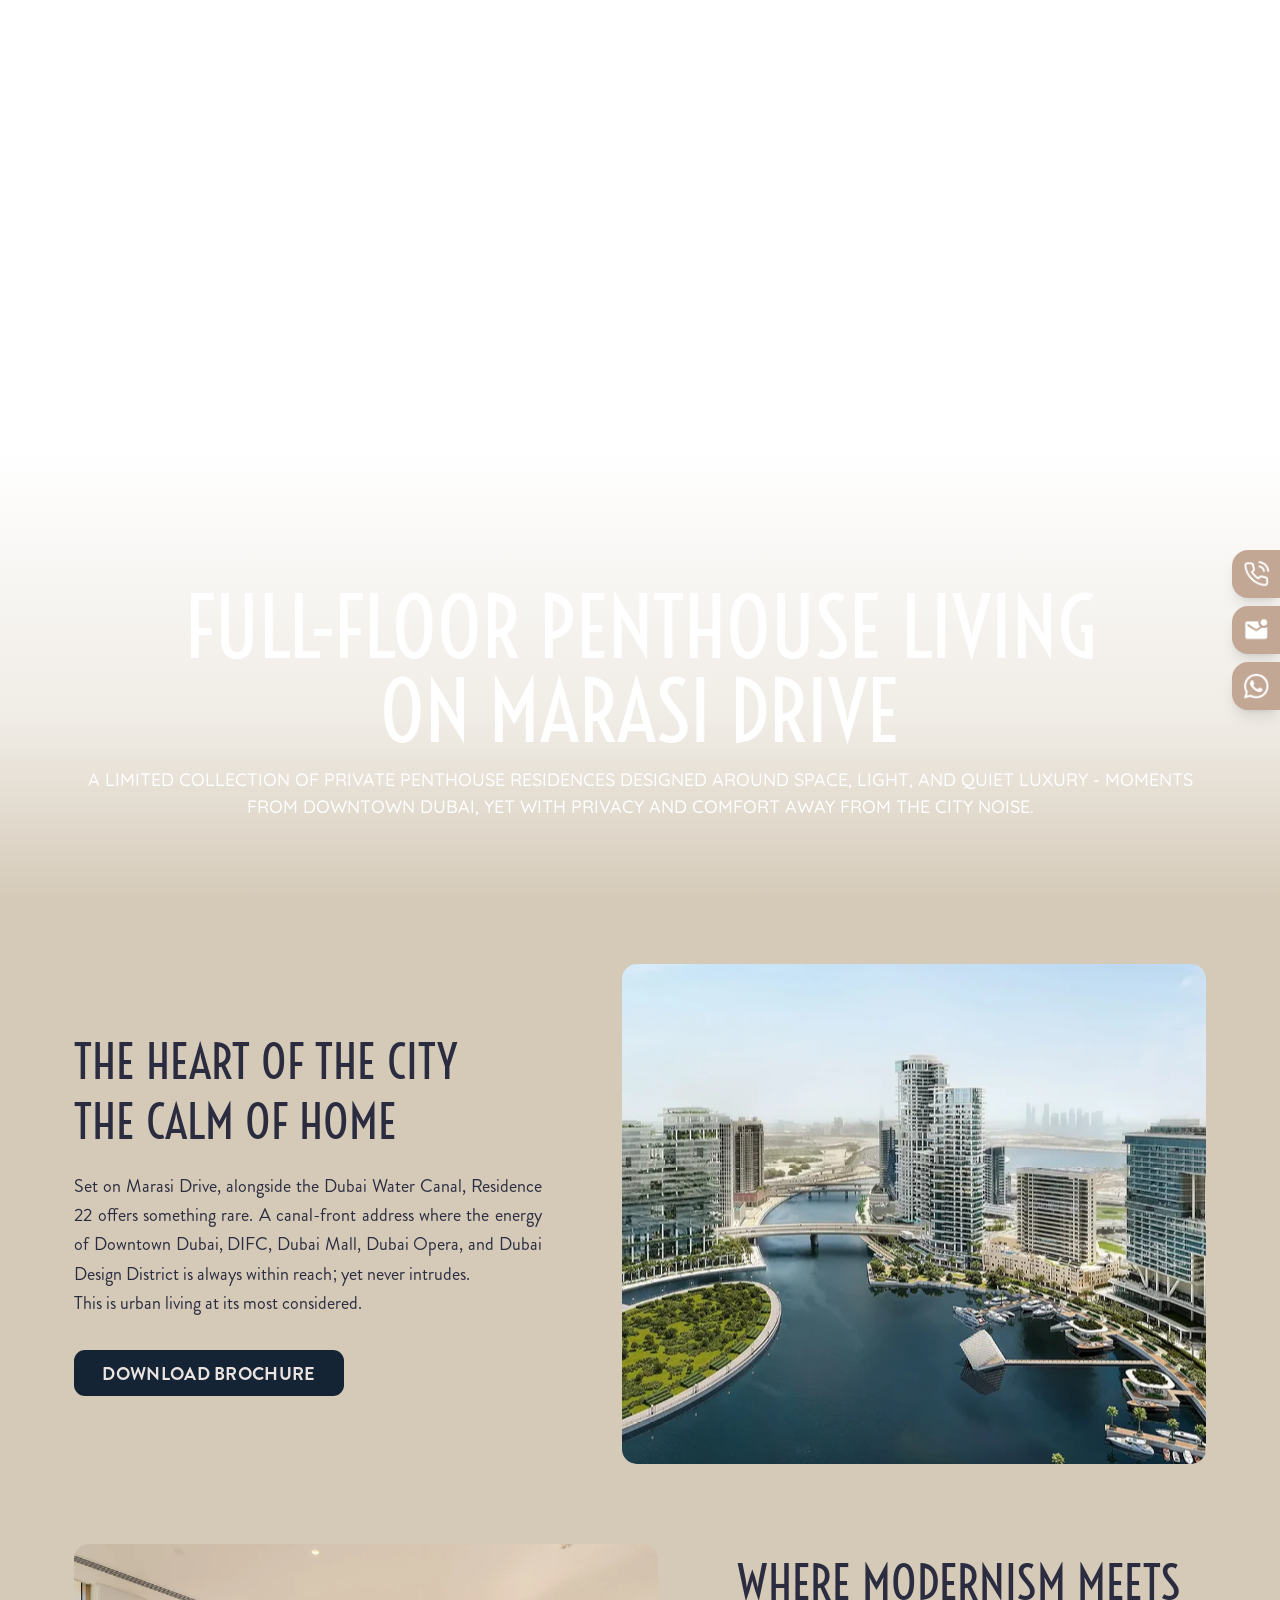
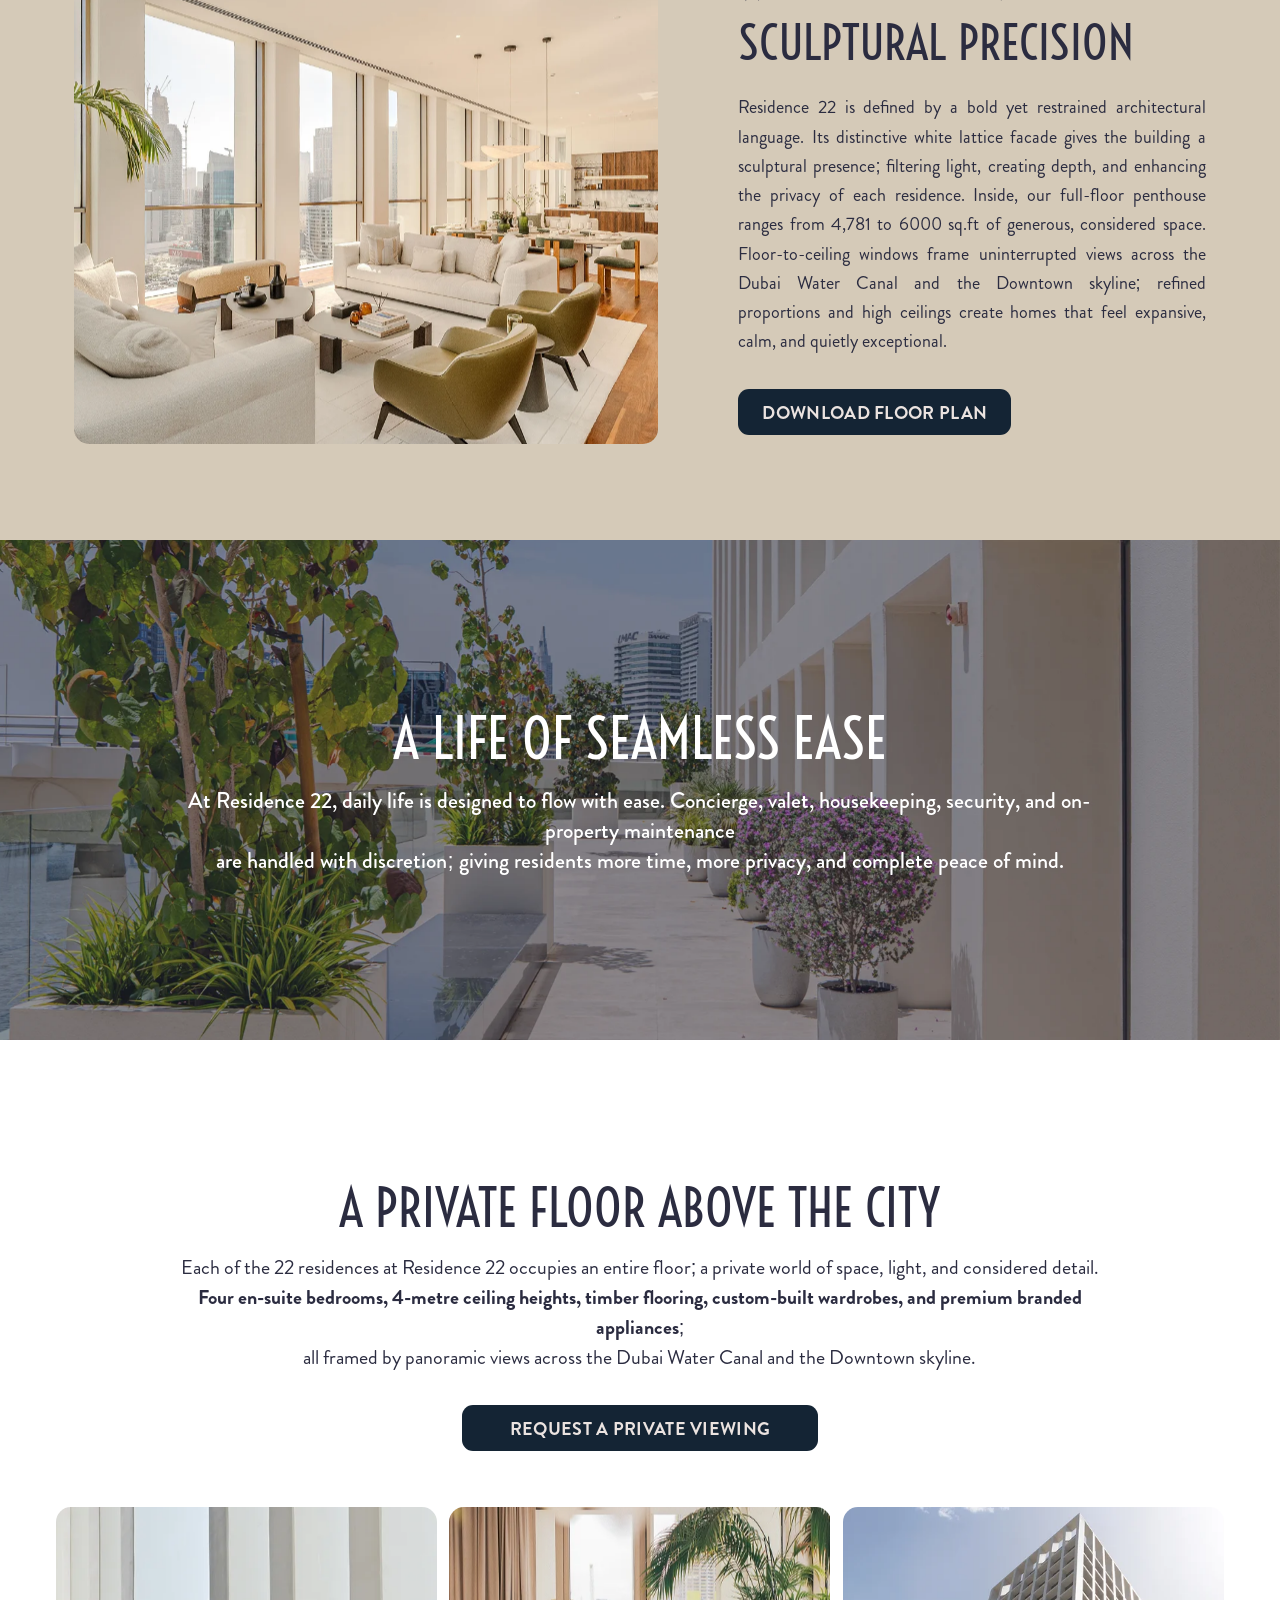
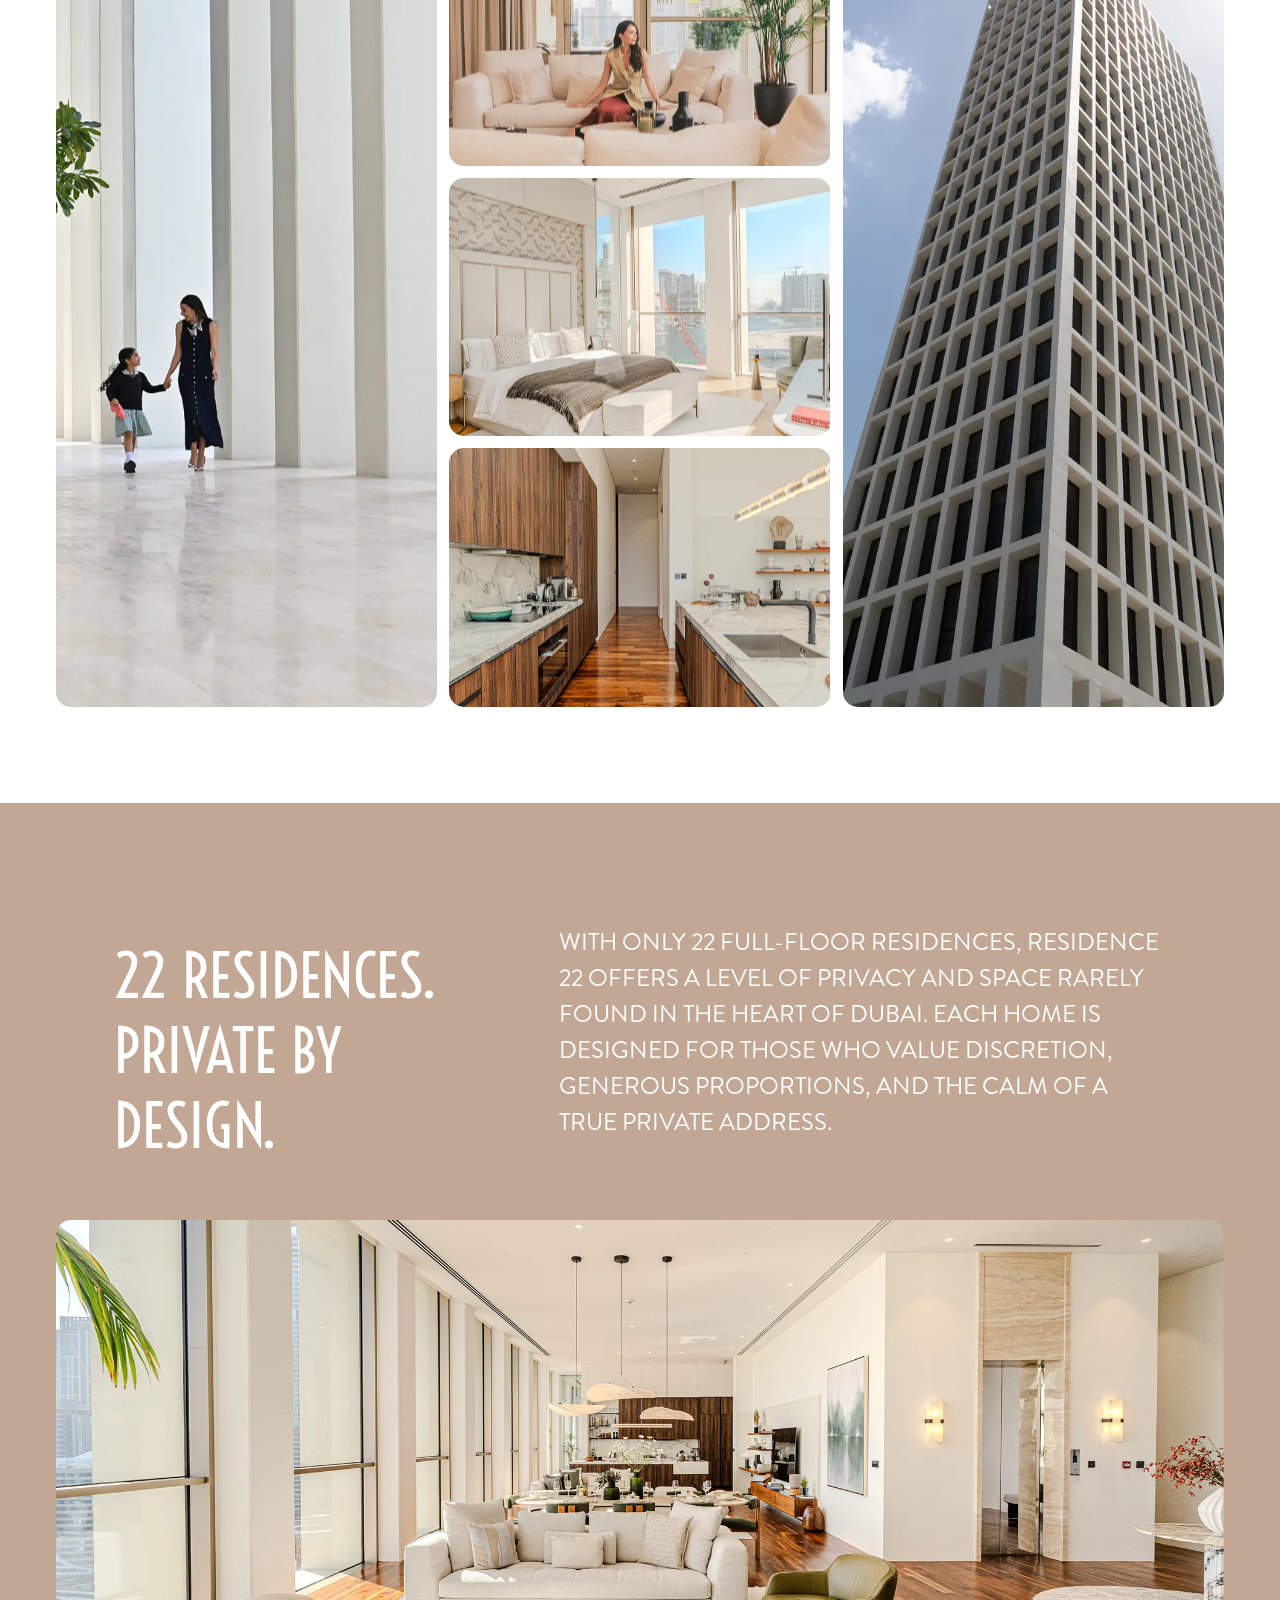
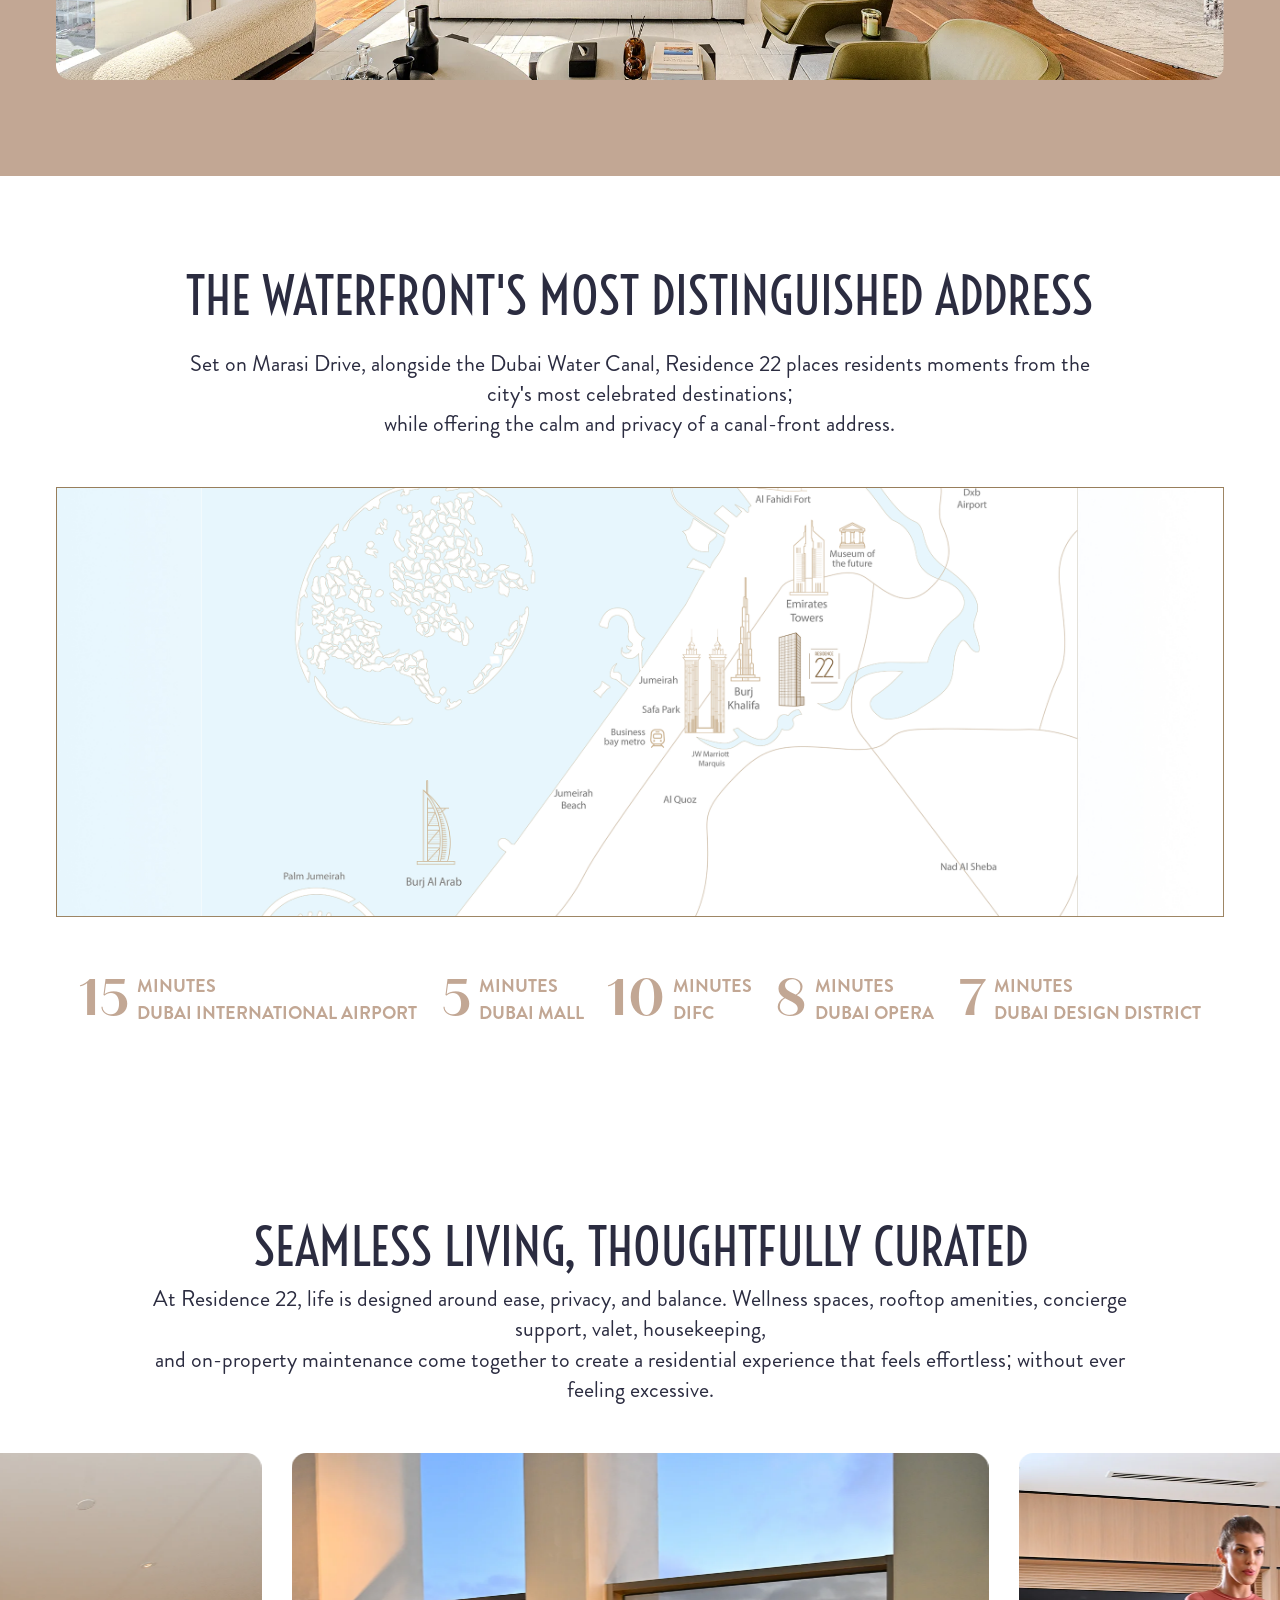
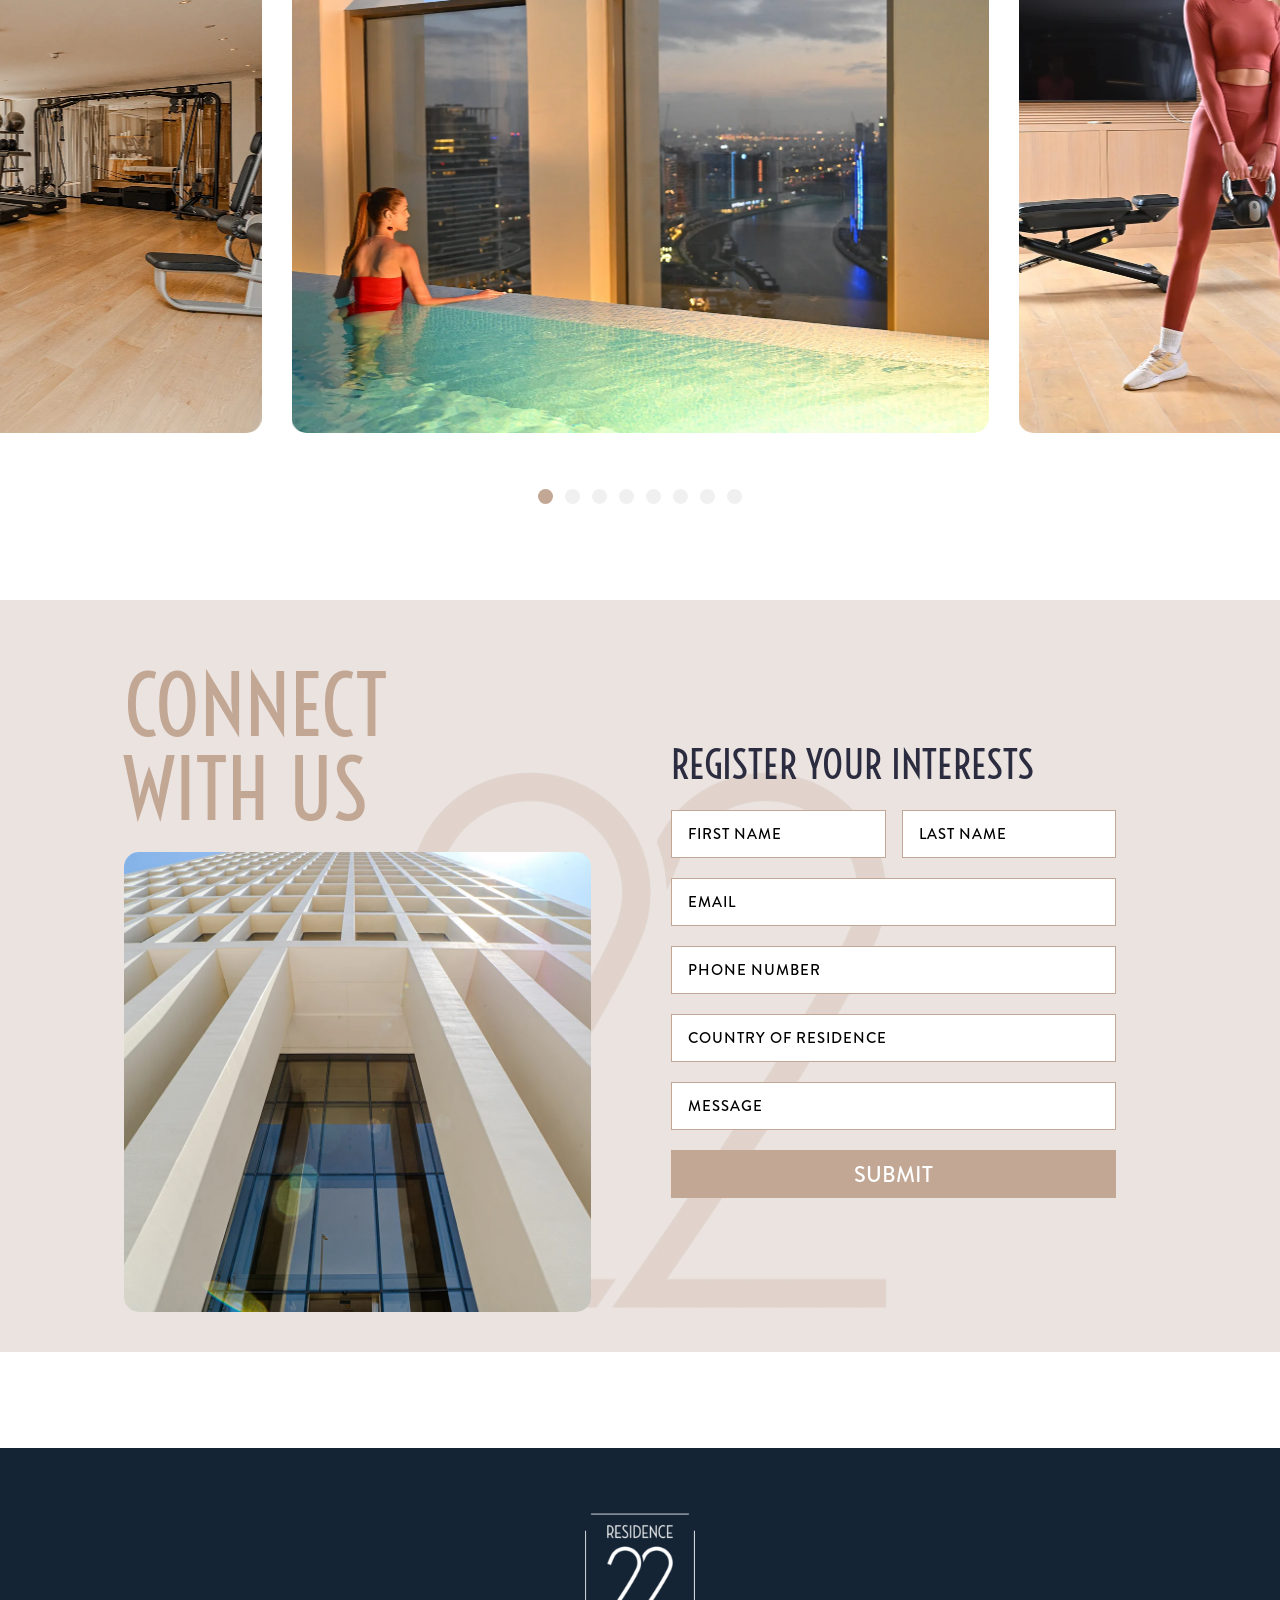
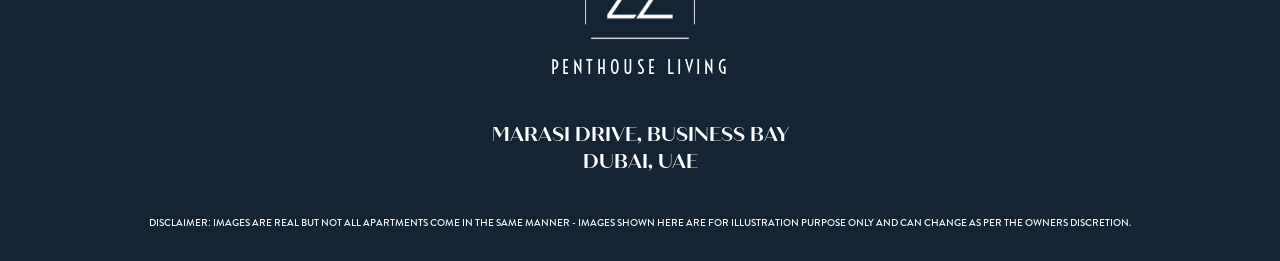
==== commit d71e6bbe: "text and padding updated on pages" ====
--- a/index.html
+++ b/index.html
@@ -400,7 +400,8 @@
                 class="absolute inset-0 w-full h-full object-cover z-0 parallax-img" />
         </div>
 
-        <div class="flex flex-col w-full absolute justify-center items-center px-6 sm:px-8 lg:px-14 py-12 sm:py-12 lg:py-20">
+        <div
+            class="flex flex-col w-full absolute justify-center items-center px-6 sm:px-8 lg:px-14 py-12 sm:py-12 lg:py-20">
             <div class="flex flex-col w-full md:w-full lg:w-90 xl:w-80 justify-center items-center">
                 <h2 class="font-voltaire-regular text-white text-center text-uppercase leading-tight mb-3 font-normal text-34 sm:text-34 md:text-44 lg:text-52 xl:text-56 2xl:text-56"
                     data-aos="fade-up" data-aos-duration="3000">
@@ -408,7 +409,8 @@
                     seamless ease</h2>
                 <p class="font-Brandon-Medium text-white leading-snug text-18 text-center md:text-20 lg:text-22"
                     data-aos="fade-up" data-aos-duration="3000">At Residence 22, daily life is designed to flow with
-                    ease. Concierge, valet, housekeeping, security, and on-property maintenance <br class="hidden xl:block">are handled with
+                    ease. Concierge, valet, housekeeping, security, and on-property maintenance <br
+                        class="hidden xl:block">are handled with
                     discretion; giving residents more time, more privacy, and complete peace of mind.
 
                 </p>
@@ -979,51 +981,47 @@
         const navLogo = document.getElementById("nav-logo");
         const navLink = document.querySelector(".nav-links");
         window.addEventListener("scroll", () => {
-            let lastScroll = 0;
-            const navbar = document.querySelector(".navbar-menu");
-            const navLogo = document.getElementById("nav-logo");
-            const navLink = document.querySelector(".nav-links");
-            window.addEventListener("scroll", () => {
-                const currentScroll = window.scrollY;
-
-                // activate fixed after small scroll
-                if (currentScroll > 90) {
-                    navbar.classList.add("navbar-fixed");
-                    navbar.classList.add("items-center");
-                    navbar.classList.remove("py-10");
-                    navbar.classList.add("py-5");
-                    navLink.classList.remove("pt-4");
-                    navLogo.classList.add("h-100");
-
-                    // hide on scroll down
-                    if (currentScroll > lastScroll) {
-                        navbar.classList.add("navbar-hidden");
-                        navLink.classList.add("pt-4");
-                    } else {
-                        navbar.classList.remove("navbar-hidden");
-                        if (navLogo.classList.contains("about-img")) {
-                            navLogo.src = "https://residence22.ae/wp-content/themes/residence22/assets/images/residence-white-logo.svg";
-                        }
-                        if (navLogo.classList.contains("contact-img")) {
-                            navLogo.src = "https://residence22.ae/wp-content/themes/residence22/assets/images/residence-white-logo.svg";
-                        }
+            const currentScroll = window.scrollY;
+
+            // activate fixed after small scroll
+            if (currentScroll > 90) {
+                navbar.classList.add("navbar-fixed");
+                navbar.classList.add("items-center");
+                navbar.classList.remove("py-10");
+                navbar.classList.add("py-5");
+                navLink.classList.remove("pt-4");
+                navLogo.classList.add("h-100");
+
+                // hide on scroll down
+                if (currentScroll > lastScroll) {
+                    navbar.classList.add("navbar-hidden");
+                    navLink.classList.add("pt-4");
+                } else {
+                    navbar.classList.remove("navbar-hidden");
+                    if (navLogo.classList.contains("about-img")) {
+                        navLogo.src = "https://residence22.ae/wp-content/themes/residence22/assets/images/residence-white-logo.svg";
                     }
-
-                } else {
-                    navbar.classList.remove("navbar-fixed");
-                    navbar.classList.remove("navbar-hidden");
-                    navLogo.classList.remove("h-100");
-                    navbar.classList.remove("py-5");
-                    navbar.classList.add("py-10");
-                    navbar.classList.remove("items-center");
-                    if (navLogo.classList.contains("about-img") || navLogo.classList.contains("contact-img")) {
-                        navLogo.src = "https://residence22.ae/wp-content/themes/residence22/assets/images/residence-black-logo.svg";
+                    if (navLogo.classList.contains("contact-img")) {
+                        navLogo.src = "https://residence22.ae/wp-content/themes/residence22/assets/images/residence-white-logo.svg";
                     }
                 }
 
-                lastScroll = currentScroll;
-            });
+            } else {
+                navbar.classList.remove("navbar-fixed");
+                navbar.classList.remove("navbar-hidden");
+                navLogo.classList.remove("h-100");
+                navbar.classList.remove("py-5");
+                navbar.classList.add("py-10");
+                navbar.classList.remove("items-center");
+                if (navLogo.classList.contains("about-img") || navLogo.classList.contains("contact-img")) {
+                    navLogo.src = "https://residence22.ae/wp-content/themes/residence22/assets/images/residence-black-logo.svg";
+                }
+            }
+
+            lastScroll = currentScroll;
         });
+    </script>
+    <script>
         AOS.init({
             once: true,
 
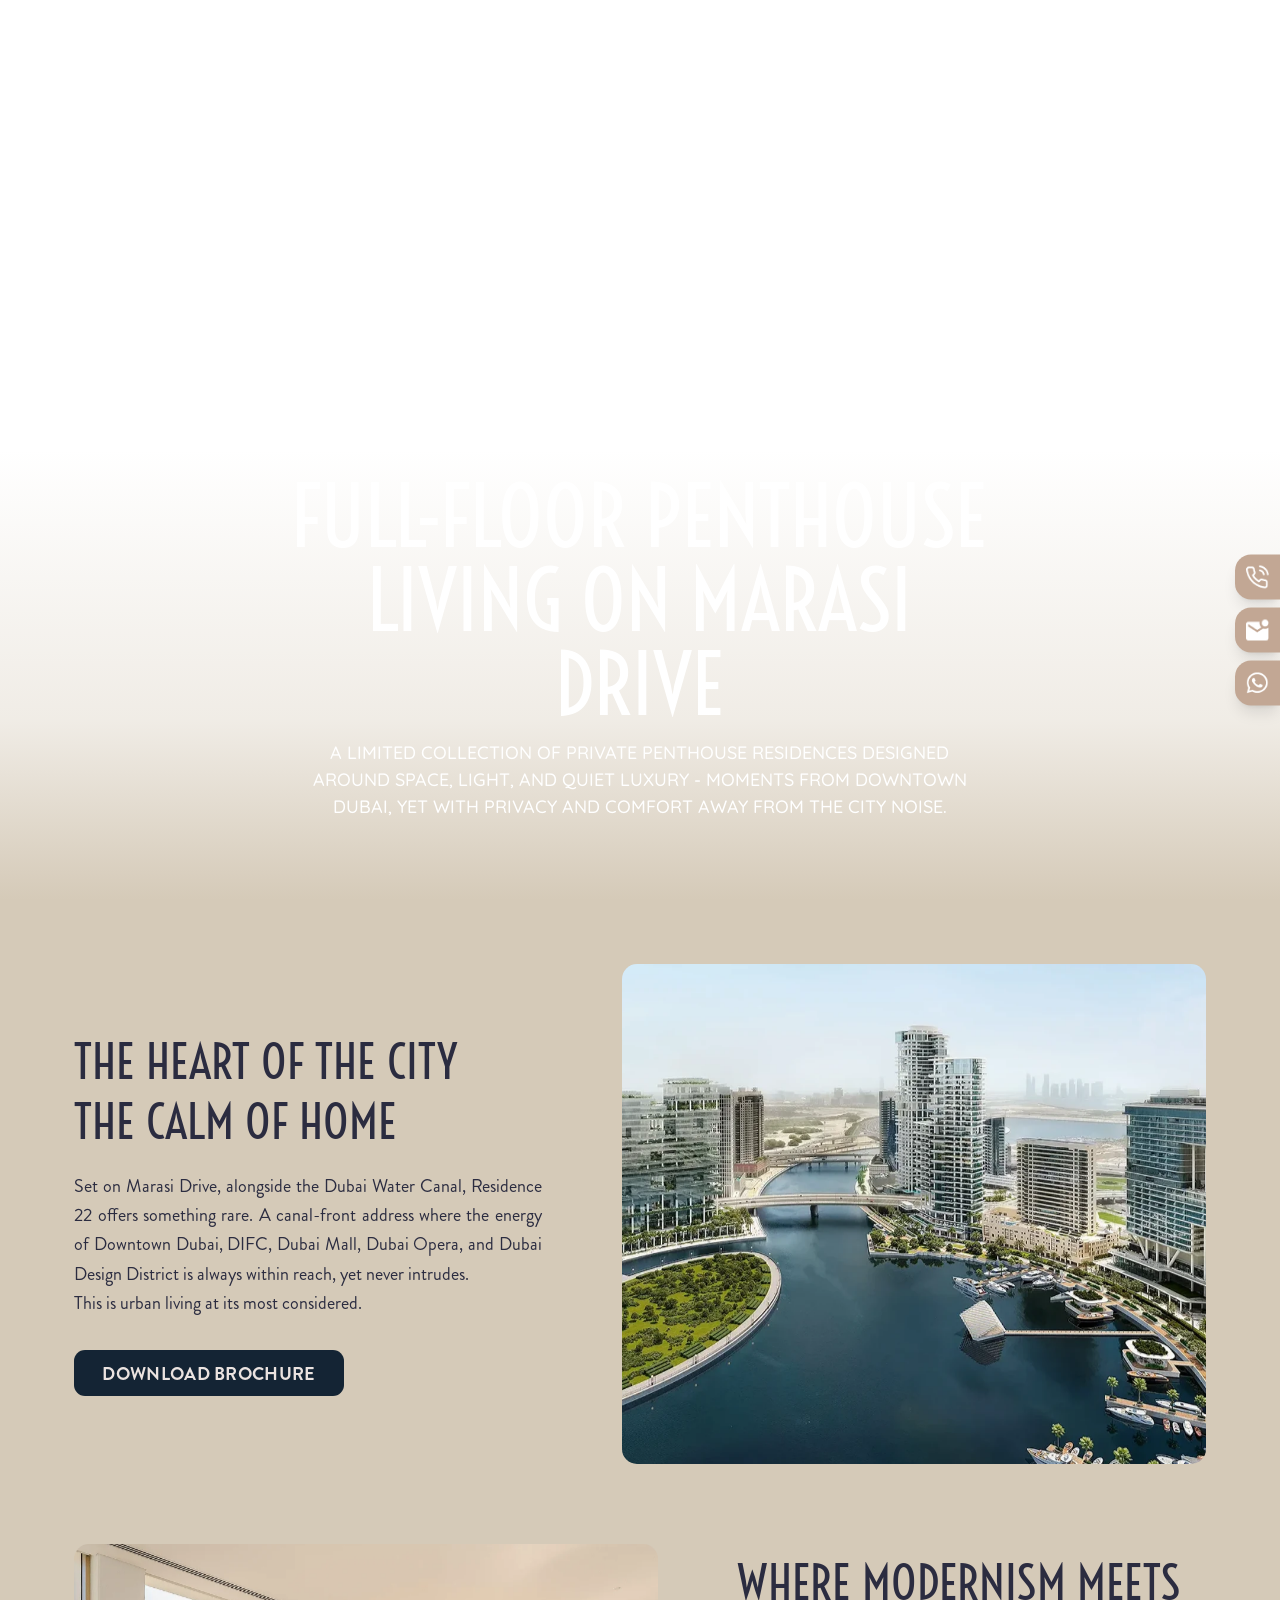
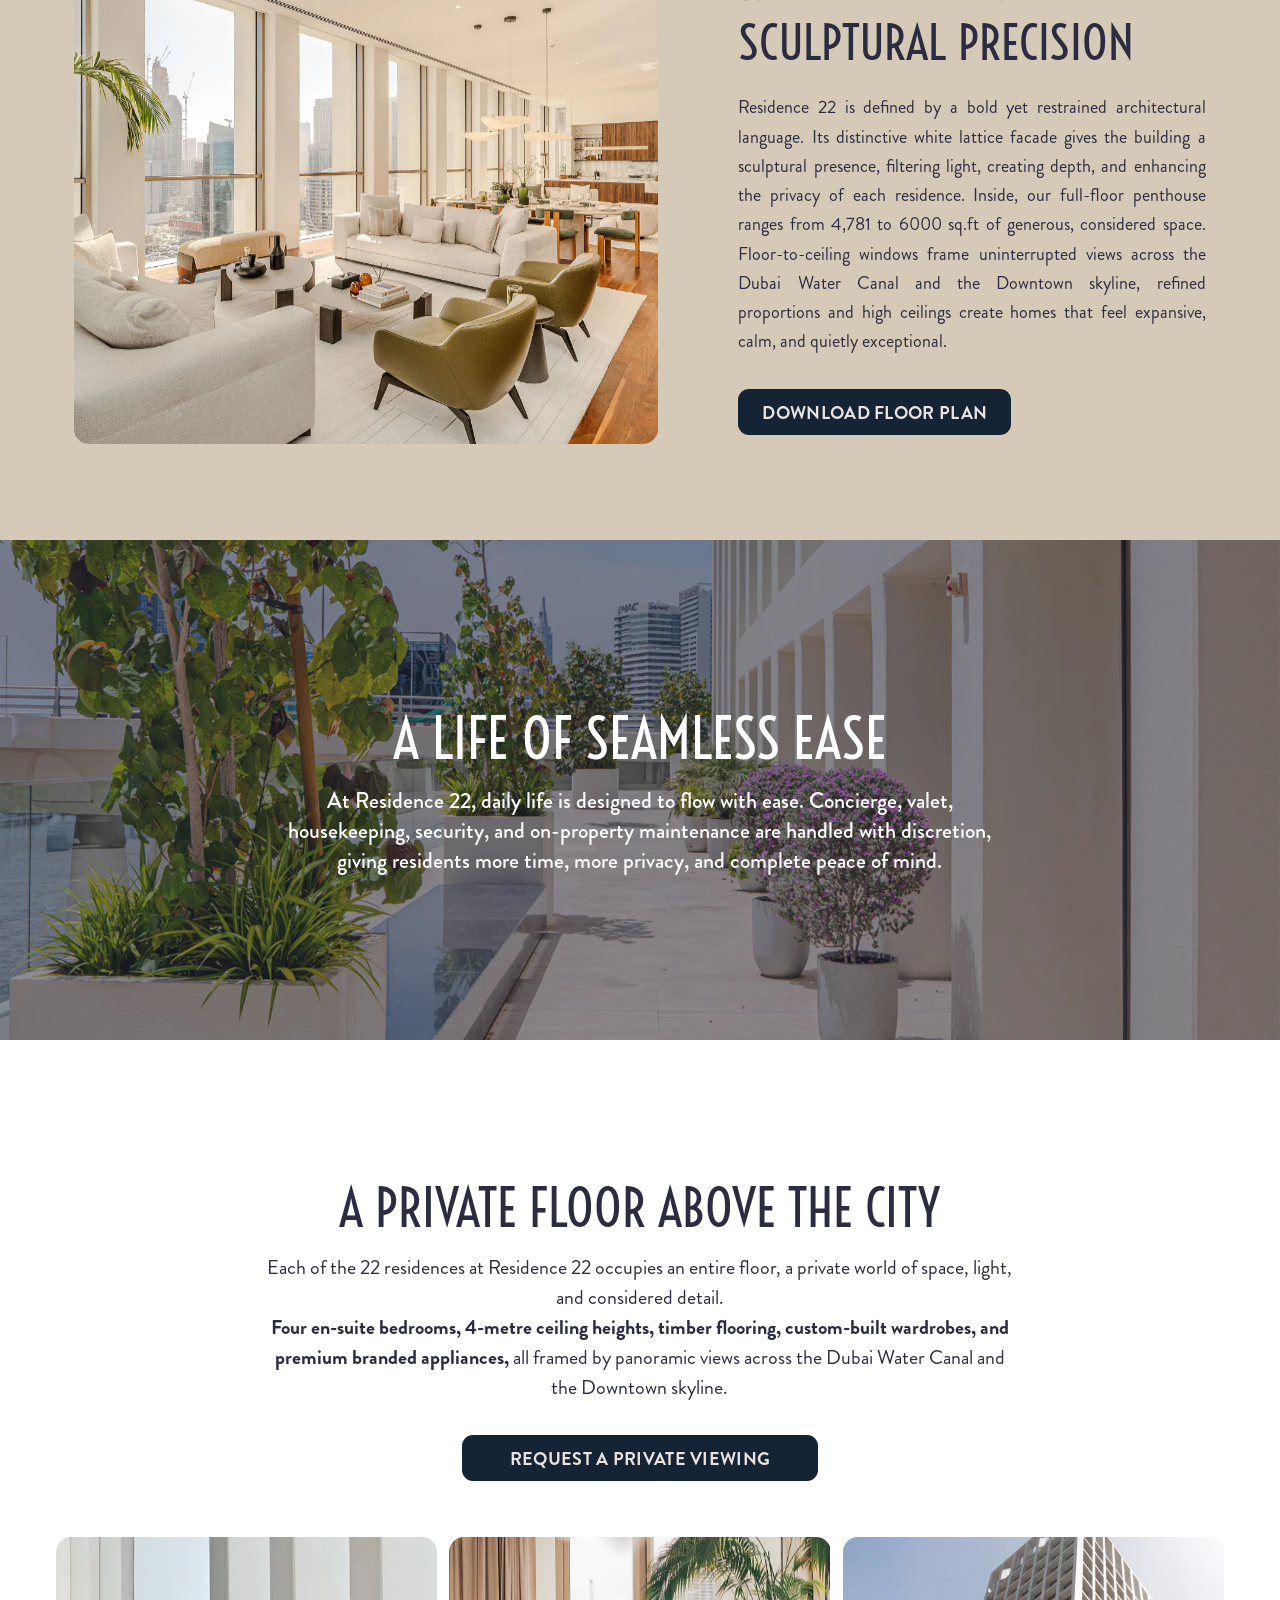
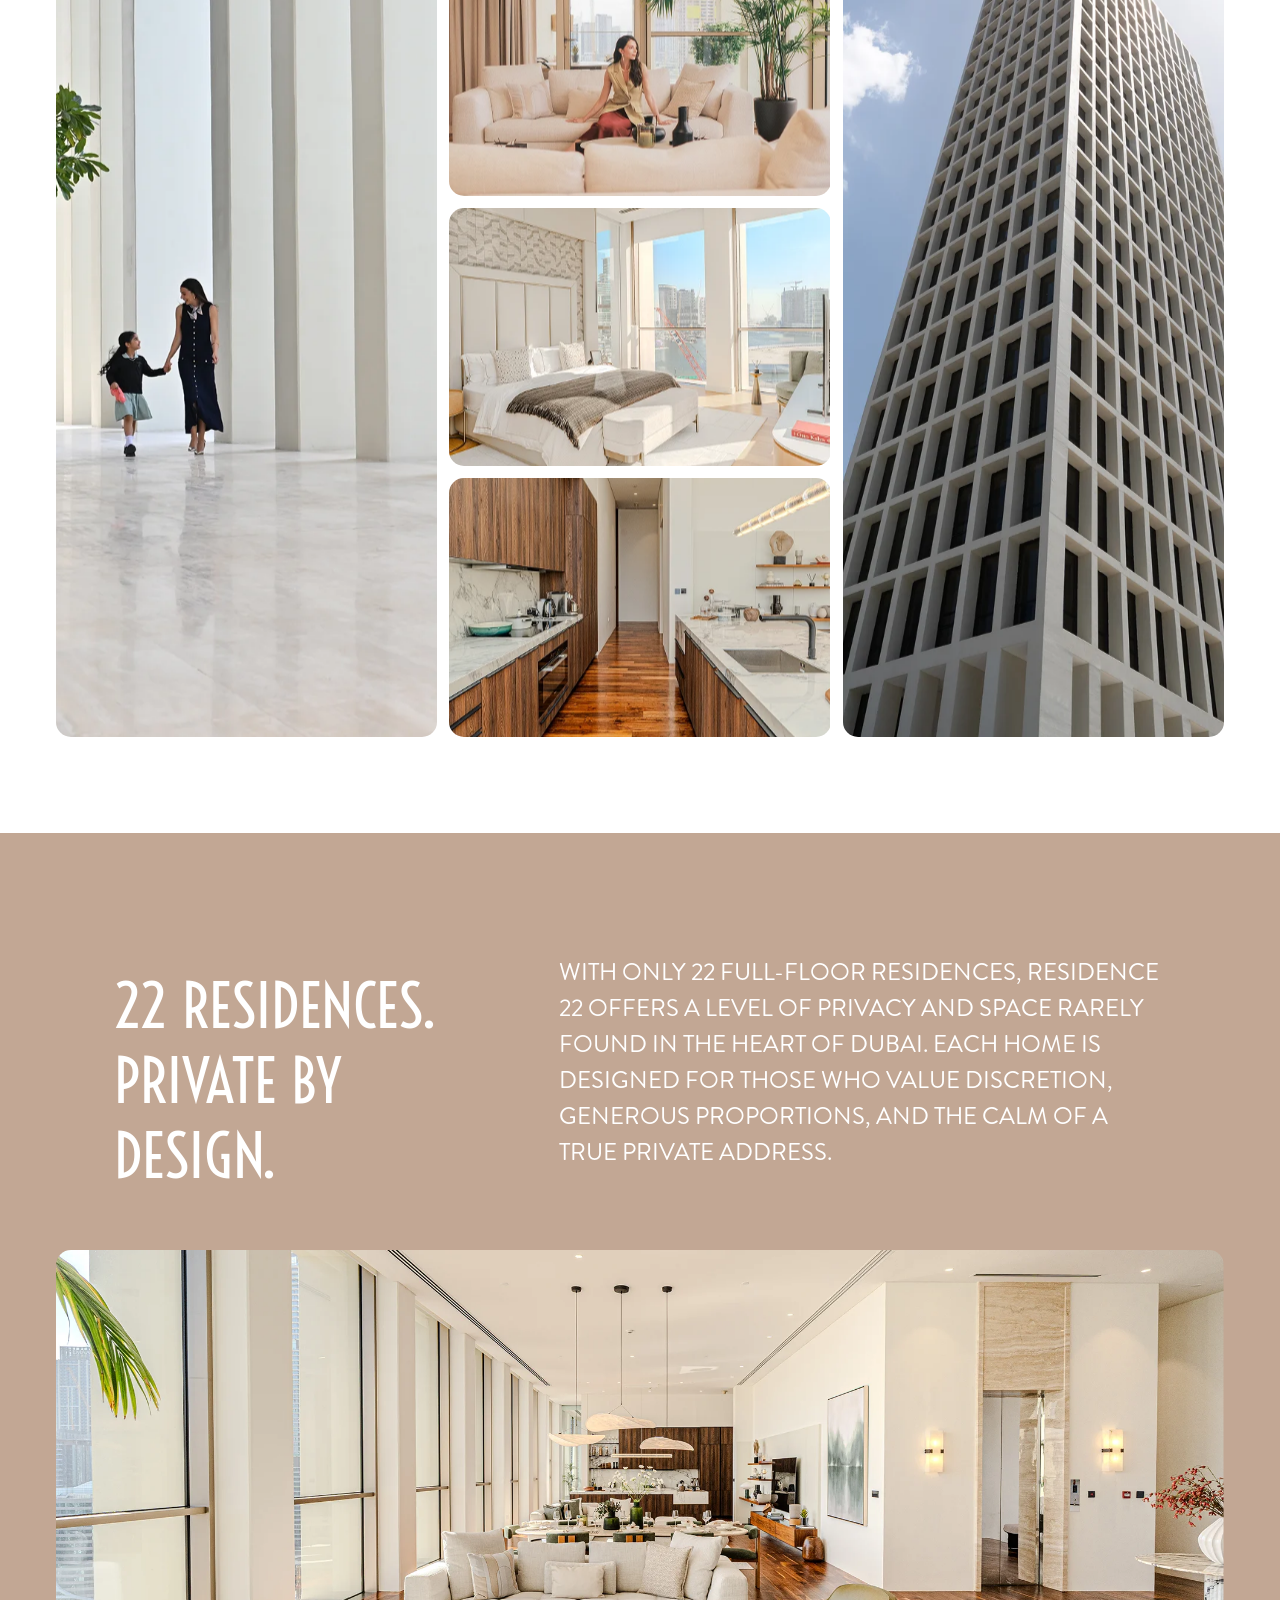
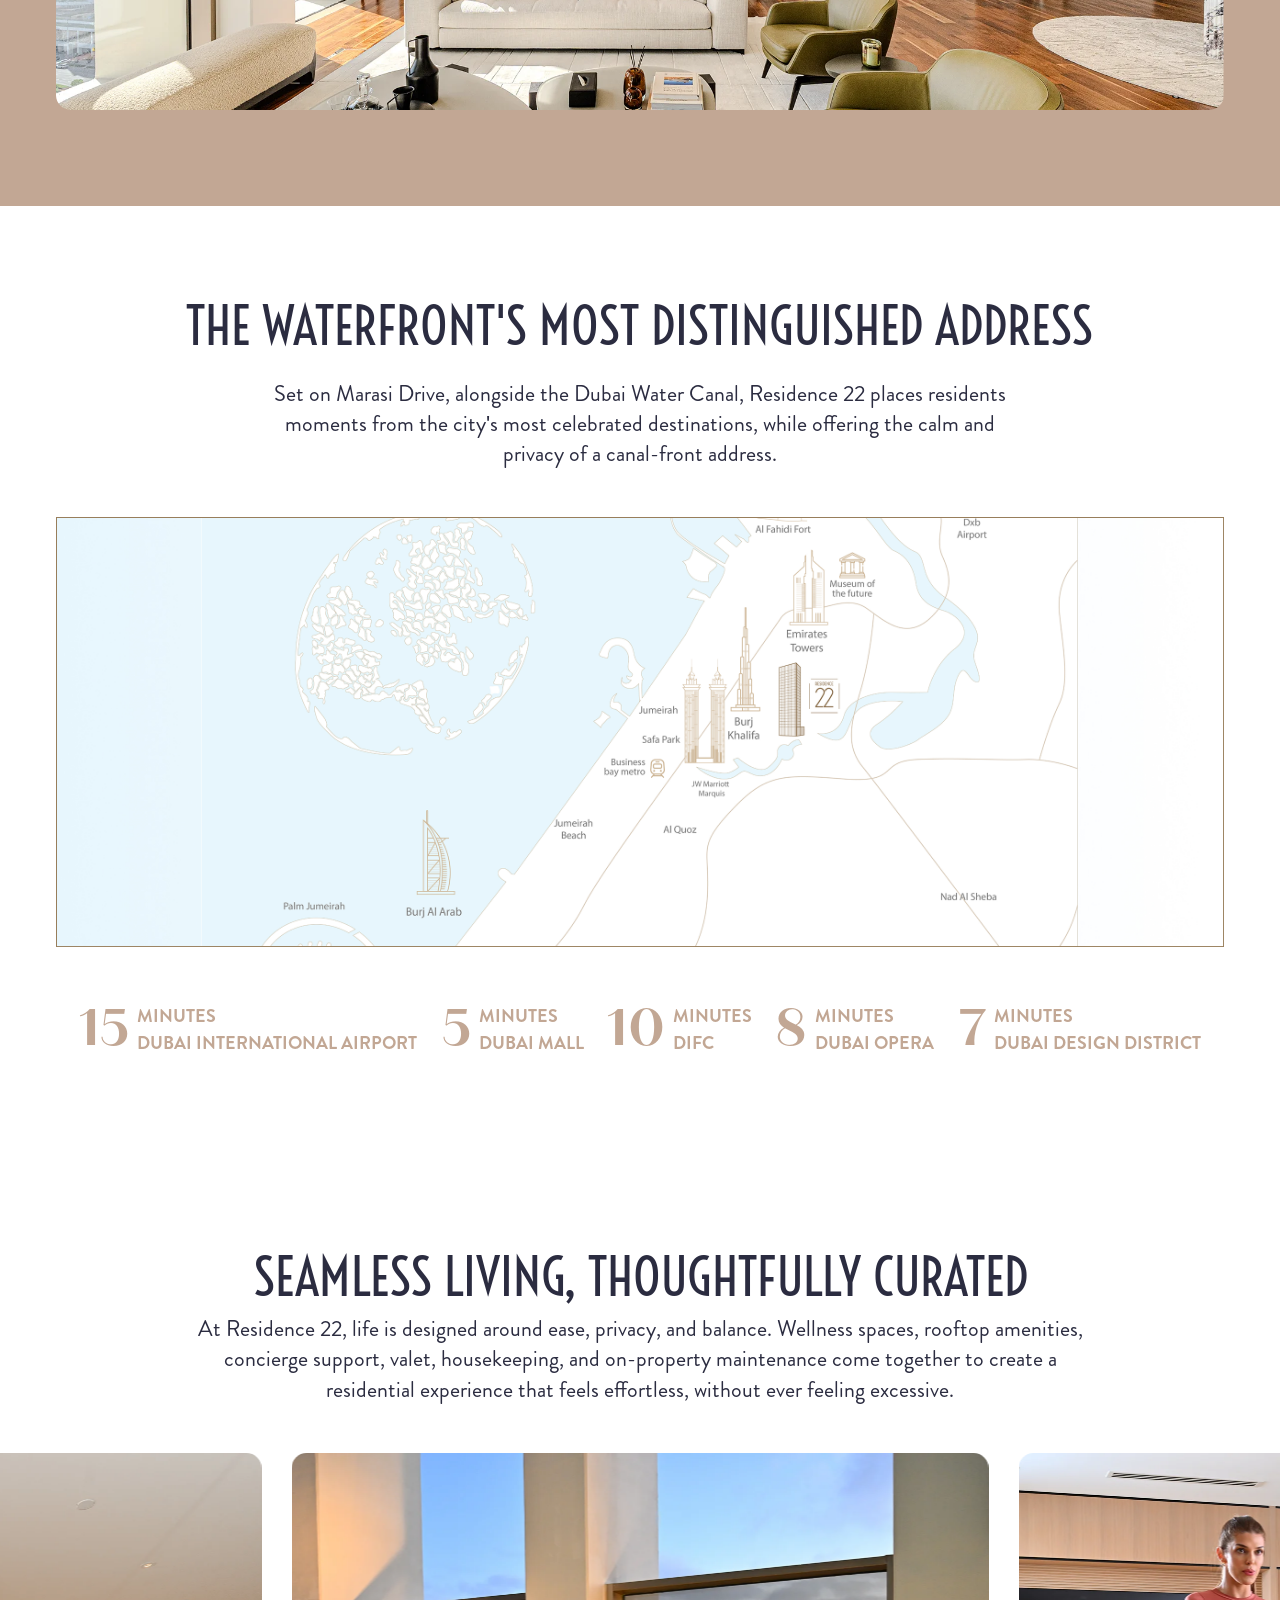
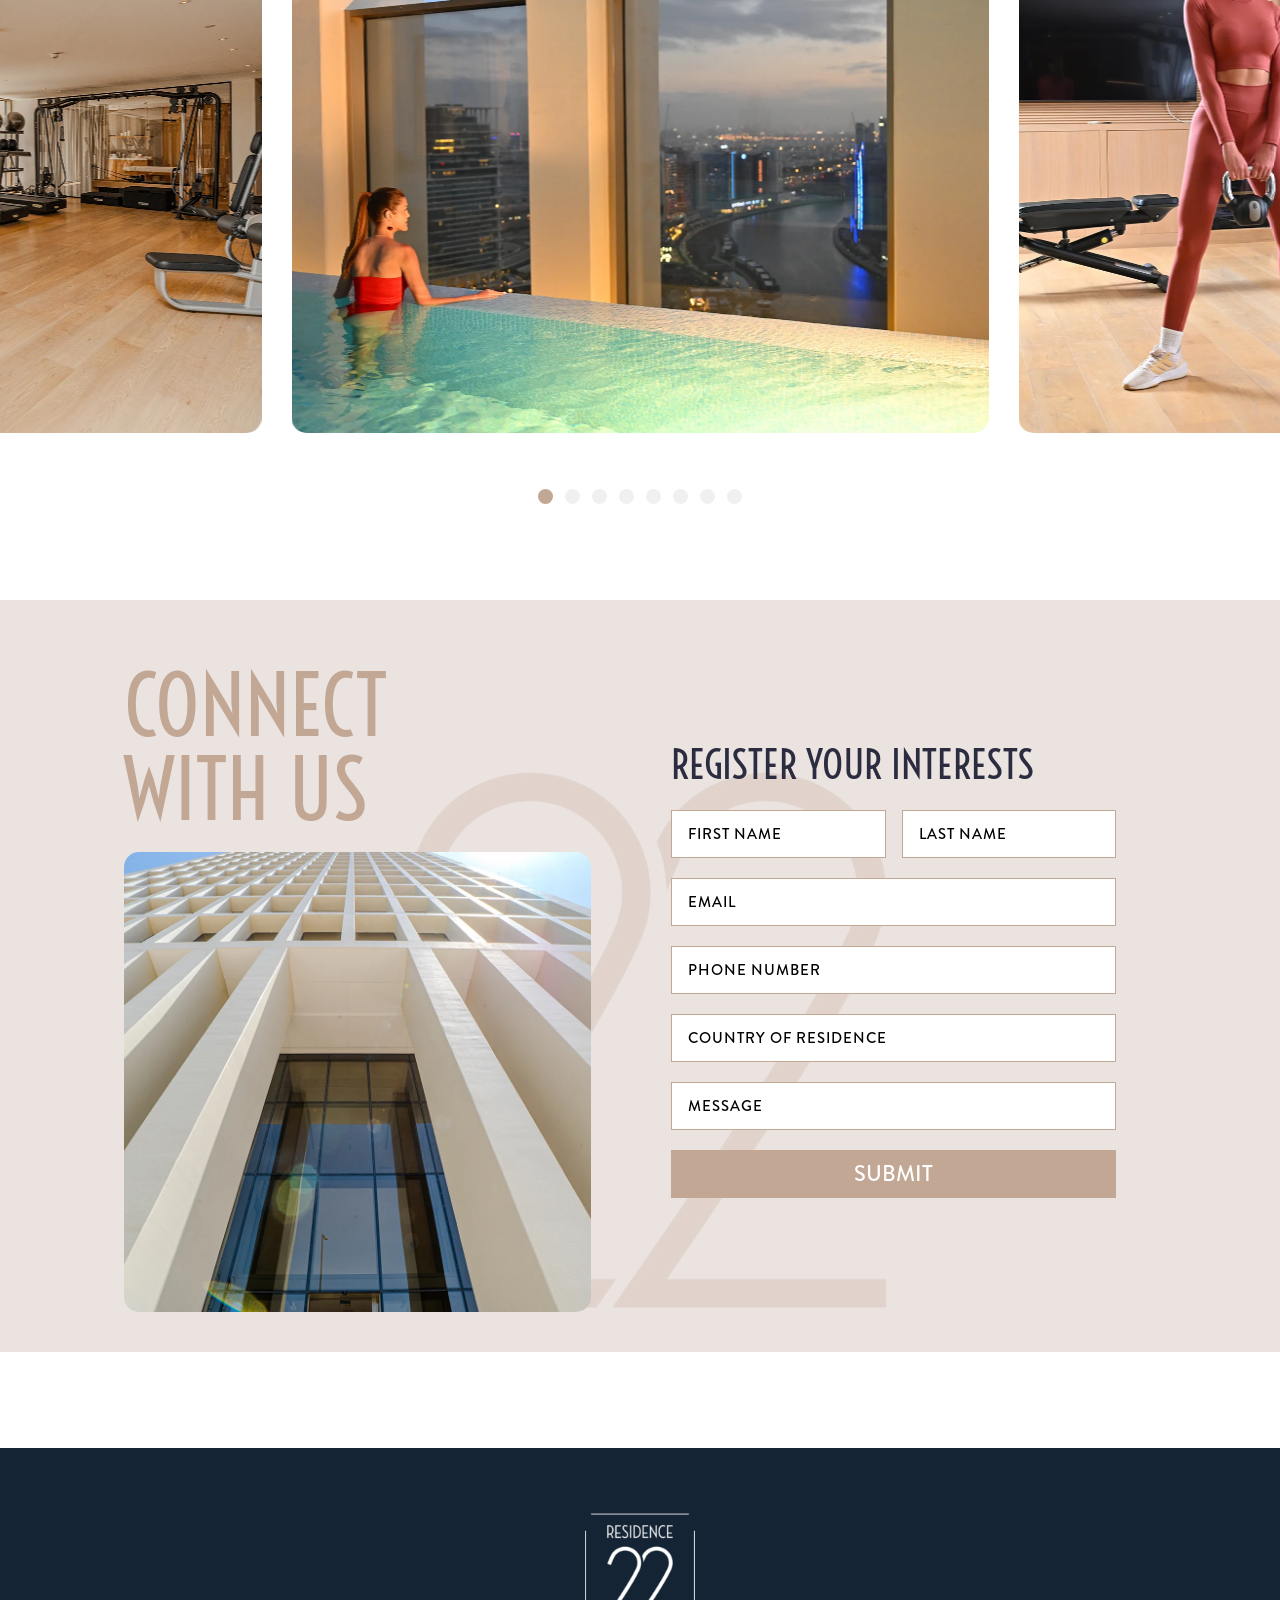
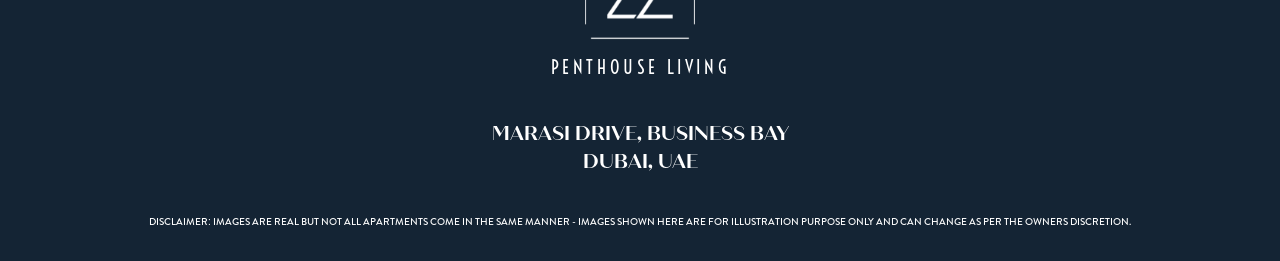
==== commit a1fb51e2: "semi-colon remove and sticky icons" ====
--- a/index.html
+++ b/index.html
@@ -145,9 +145,9 @@
         }
 
         .sticky-btn {
-            width: 48px;
-            min-width: 48px;
-            height: 48px;
+            width: 45px;
+            min-width: 45px;
+            height: 45px;
             overflow: hidden;
             transition: width .35s;
             white-space: nowrap;
@@ -167,12 +167,17 @@
         }
 
         .sticky-btn img {
-            width: 27px;
-            height: 27px
+            width: 23px;
+            height: 23px;
+            object-fit: contain;
         }
 
         .sticky-btn:hover {
             width: 140px
+        }
+
+        .sticky-btn:nth-last-of-type(2):hover {
+            width: 200px;
         }
 
         .sticky-btn:last-of-type:hover {
@@ -184,10 +189,19 @@
             width: auto;
             margin-left: 8px
         }
+
+        @media (max-width:768px) {
+            .sticky-btn {
+                width: 42px;
+                min-width: 42px;
+                height: 42px;
+            }
+        }
     </style>
     <div class="fixed-contact-buttons">
 
-        <a href="tel:+971564093335" class="sticky-btn flex items-center bg-[#cbb7a6] text-white rounded-l-xl shadow-lg">
+        <a href="tel:+971564093335"
+            class="sticky-btn hidden md:flex items-center bg-[#cbb7a6] text-white rounded-l-xl shadow-lg">
 
             <img src="assets/images/phone-icon.png" alt="Phone" class="w-5 h-5 min-w-[20px] object-contain">
 
@@ -197,7 +211,7 @@
         </a>
 
         <a href="mailto:info@residence22.ae"
-            class="sticky-btn flex items-center bg-[#cbb7a6] text-white rounded-l-xl shadow-lg">
+            class="sticky-btn hidden md:flex items-center bg-[#cbb7a6] text-white rounded-l-xl shadow-lg">
 
             <img src="assets/images/email-icon.png" alt="Email" class="w-5 h-5 min-w-[20px] object-contain">
 
@@ -205,7 +219,14 @@
                 Email US
             </span>
         </a>
-
+        <a href="#" class="sticky-btn flex md:hidden items-center bg-[#cbb7a6] text-white rounded-l-xl shadow-lg">
+
+            <img src="assets/images/request.png" alt="Email" class="w-5 h-5 min-w-[30px] object-contain">
+
+            <span class="text-sm font-medium uppercase">
+                Request Viewing
+            </span>
+        </a>
         <a href="https://wa.me/564093335"
             class="sticky-btn flex items-center bg-[#cbb7a6] text-white rounded-l-xl shadow-lg">
 
@@ -246,7 +267,7 @@
                 <p class="font-Cormorant-SemiBold text-blue leading-normal text-uppercase text-17 lg:text-18"
                     data-aos="fade-up" data-aos-duration="3000">Residence
                     22 seamlessly
-                    blends the sophistication of a five-star hotel with the<br class="hidden lg:block"> privacy and
+                    blends the sophistication of a five-star hotel with the<br class="hidden xl:block"> privacy and
                     comfort of a residential property.</p>
             </div>
         </div>
@@ -264,14 +285,15 @@
 
         <!-- Content — z-20 keeps it above video -->
         <div class="z-20 w-full px-5 sm:px-5 lg:px-14 pt-8 pb-0 sm:pb-1 md:pb-18 lg:pb-20">
-            <div class="w-full text-center" data-aos="fade-down" data-aos-duration="3000" data-aos-once="true">
+            <div class="w-full text-center w-full mx-auto md:w-90 lg:w-90 xl:w-60" data-aos="fade-down"
+                data-aos-duration="3000" data-aos-once="true">
                 <h1
-                    class="font-voltaire-regular text-white text-uppercase leading-none mb-3 font-normal text-50 sm:text-64 md:text-64 lg:text-84 xl:text-84 2xl:text-96">
-                    Full-Floor Penthouse Living<br class="hidden lg:block"> on Marasi Drive
+                    class="font-voltaire-regular text-white text-uppercase leading-none mb-3 font-normal text-50 sm:text-64 md:text-64 lg:text-84 xl:text-84 2xl:text-96 ">
+                    Full-Floor Penthouse Living on Marasi Drive
                 </h1>
                 <p class="font-quicksand-Medium text-white leading-normal text-uppercase text-16 lg:text-18">
                     A limited collection of private penthouse residences designed around space, light, and quiet luxury
-                    - moments <br class="hidden lg:block">from Downtown Dubai, yet with privacy and comfort away from
+                    - moments from Downtown Dubai, yet with privacy and comfort away from
                     the city noise.
 
                 </p>
@@ -329,11 +351,11 @@
                 <div class="flex flex-col w-full md:w-full lg:w-50 xl:w-40 justify-center items-start">
                     <h2 class="font-voltaire-regular text-blue text-uppercase leading-tight pb-4 md:pb-4 lg:pb-5 font-normal text-32 sm:text-36 md:text-36 lg:text-40 xl:text-48 2xl:text-52"
                         data-aos="fade-right" data-aos-duration="3000">
-                        The Heart of the City<br class="hidden lg:block">The Calm of Home</h2>
+                        The Heart of the City<br class="hidden xl:block">The Calm of Home</h2>
                     <p class="font-Brandon-Regular text-blue leading-relaxed text-17 text-justify lg:text-18"
                         data-aos="fade-right" data-aos-duration="3000">Set on Marasi Drive, alongside the Dubai Water
                         Canal, Residence 22 offers something rare. A canal-front address where the energy of Downtown
-                        Dubai, DIFC, Dubai Mall, Dubai Opera, and Dubai Design District is always within reach; yet
+                        Dubai, DIFC, Dubai Mall, Dubai Opera, and Dubai Design District is always within reach, yet
                         never intrudes.
                     </p>
                     <p class="font-Brandon-Regular text-blue leading-relaxed text-17 text-justify lg:text-18"
@@ -364,15 +386,15 @@
                 <div class="flex flex-col w-full md:w-full lg:w-50 xl:w-40 justify-center items-start">
                     <h2 class="font-voltaire-regular text-blue text-uppercase leading-tight pb-4 md:pb-4 lg:pb-5 font-normal text-32 sm:text-36 md:text-36 lg:text-40 xl:text-48 2xl:text-52"
                         data-aos="fade-left" data-aos-duration="3000">
-                        Where Modernism Meets <br class="hidden lg:block">Sculptural Precision
+                        Where Modernism Meets <br class="hidden xl:block">Sculptural Precision
                     </h2>
                     <p class="font-Brandon-Regular text-blue leading-relaxed text-17 text-justify lg:text-18"
                         data-aos="fade-left" data-aos-duration="3000">Residence 22 is defined by a bold yet restrained
                         architectural language. Its distinctive white lattice facade gives the building a sculptural
-                        presence; filtering light, creating depth, and enhancing the privacy of each residence. Inside,
+                        presence, filtering light, creating depth, and enhancing the privacy of each residence. Inside,
                         our full-floor penthouse ranges from 4,781 to 6000 sq.ft of generous, considered space.
                         Floor-to-ceiling windows frame uninterrupted views across the Dubai Water Canal and the Downtown
-                        skyline; refined proportions and high ceilings create homes that feel expansive, calm, and
+                        skyline, refined proportions and high ceilings create homes that feel expansive, calm, and
                         quietly exceptional.
                     </p>
                     <div class="flex default-btn mt-8">
@@ -407,11 +429,10 @@
                     data-aos="fade-up" data-aos-duration="3000">
                     A life of
                     seamless ease</h2>
-                <p class="font-Brandon-Medium text-white leading-snug text-18 text-center md:text-20 lg:text-22"
+                <p class="font-Brandon-Medium text-white leading-snug text-18 text-center md:text-20 lg:text-22 w-full mx-auto md:w-full lg:w-90 xl:w-80"
                     data-aos="fade-up" data-aos-duration="3000">At Residence 22, daily life is designed to flow with
-                    ease. Concierge, valet, housekeeping, security, and on-property maintenance <br
-                        class="hidden xl:block">are handled with
-                    discretion; giving residents more time, more privacy, and complete peace of mind.
+                    ease. Concierge, valet, housekeeping, security, and on-property maintenance are handled with
+                    discretion, giving residents more time, more privacy, and complete peace of mind.
 
                 </p>
             </div>
@@ -432,13 +453,13 @@
                     data-aos="fade-up" data-aos-duration="3000">
                     A Private Floor Above the City
                 </h2>
-                <p class="font-Brandon-Regular text-blue leading-normal text-18 text-center lg:text-20"
+                <p class="font-Brandon-Regular text-blue leading-normal text-18 text-center lg:text-20 w-full mx-auto md:w-full lg:w-90 xl:w-80"
                     data-aos="fade-up" data-aos-duration="3000">Each of the 22 residences at Residence 22 occupies an
-                    entire floor; a private world of space, light, and considered detail. <br
+                    entire floor, a private world of space, light, and considered detail. <br
                         class="hidden xl:block"><span class="font-Brandon-Bold">Four en-suite bedrooms,
                         4-metre ceiling heights, timber flooring, custom-built wardrobes, and premium branded
-                        appliances;</span><br class="hidden xl:block">
-                    all framed by panoramic views across the Dubai Water Canal and the Downtown skyline.
+                        appliances,</span> all framed by panoramic views across the Dubai Water Canal and the Downtown
+                    skyline.
 
                 </p>
 
@@ -496,7 +517,7 @@
                 <div class="w-full md:w-full lg:w-65 xl:w-60">
                     <h2 class="font-voltaire-regular text-white text-start text-uppercase leading-tight font-normal pt-5 md:pt-5 lg:pt-10 xl:pt-10 text-36 sm:text-36 md:text-48 lg:text-56 xl:text-60 2xl:text-64"
                         data-aos="fade-up" data-aos-duration="3000">
-                        22 RESIDENCES.<br class="hidden lg:block">
+                        22 RESIDENCES.<br class="hidden xl:block">
                         Private by Design.</h2>
                 </div>
                 <div class="w-full md:w-full lg:w-70 xl:w-70">
@@ -531,9 +552,10 @@
                 <h2 class="font-voltaire-regular text-blue text-center text-uppercase leading-tight mb-5 font-normal text-28 sm:text-32 md:text-36 lg:text-44 xl:text-52 2xl:text-52"
                     data-aos="fade-up" data-aos-duration="3000">
                     The Waterfront's Most Distinguished Address</h2>
-                <p class="font-Brandon-Regular text-blue leading-snug text-18 text-center lg:text-22" data-aos="fade-up"
-                    data-aos-duration="3000">Set on Marasi Drive, alongside the Dubai Water Canal, Residence 22 places
-                    residents moments from the city's most celebrated destinations;<br class="hidden lg:block"> while
+                <p class="font-Brandon-Regular text-blue leading-snug text-18 text-center lg:text-22 w-full mx-auto md:w-full lg:w-90 xl:w-80"
+                    data-aos="fade-up" data-aos-duration="3000">Set on Marasi Drive, alongside the Dubai Water Canal,
+                    Residence 22 places
+                    residents moments from the city's most celebrated destinations, while
                     offering the calm and privacy
                     of a canal-front address.
                 </p>
@@ -633,11 +655,11 @@
                 Seamless Living, Thoughtfully Curated
             </h2>
 
-            <p class="font-Brandon-Regular text-blue leading-snug text-18 text-center lg:text-22" data-aos="fade-up"
-                data-aos-duration="3000">At Residence 22, life is designed around ease, privacy, and balance. Wellness
-                spaces, rooftop amenities, concierge support, valet, housekeeping, <br class="hidden xl:block">and
-                on-property maintenance come
-                together to create a residential experience that feels effortless; without ever feeling excessive.
+            <p class="font-Brandon-Regular text-blue leading-snug text-18 text-center lg:text-22 w-full mx-auto md:w-full lg:w-90 xl:w-90"
+                data-aos="fade-up" data-aos-duration="3000">At Residence 22, life is designed around ease, privacy, and
+                balance. Wellness
+                spaces, rooftop amenities, concierge support, valet, housekeeping, and on-property maintenance come
+                together to create a residential experience that feels effortless, without ever feeling excessive.
             </p>
         </div>
 
@@ -700,7 +722,7 @@
                     data-aos-duration="3000">
                     <h2
                         class="font-voltaire-regular text-green text-left text-uppercase leading-none mb-5 font-normal text-40 sm:text-46 md:text-52 lg:text-84 xl:text-84 2xl:text-84">
-                        Connect<br class="hidden lg:block"> with us
+                        Connect<br class="hidden xl:block"> with us
                     </h2>
                     <img src="assets/images/home/contact-form-banner.webp" class="w-100 border-radius-15" alt="">
                 </div>
--- a/assets/css/universal.css
+++ b/assets/css/universal.css
@@ -1,10640 +1,9823 @@
-*,
-*::before,
-*::after {
-   box-sizing: border-box;
-}
-
-html,
-body {
-   scroll-behavior: smooth;
-   margin: 0;
-   padding: 0;
-   min-height: 100%;
-   overflow-x: hidden;
+.mx-1300,.mx-1440,.mx-1920 {
+    margin: 0 auto
+}
+
+@font-face {
+    font-family: neutraface-condensed-medium;
+    src: url("../fonts/neutraface/neutraface-condensed-medium.otf") format("woff2");
+    font-weight: 500;
+    font-style: normal;
+    font-display: swap
+}
+
+@font-face {
+    font-family: neutraface-condensed-bold;
+    src: url("../fonts/neutraface/neutraface-condensed-bold.otf") format("woff2");
+    font-weight: 700;
+    font-style: normal;
+    font-display: swap
+}
+
+@font-face {
+    font-family: voltaire-regular;
+    src: url("../fonts/voltaire/Voltaire-Regular.ttf") format("woff2");
+    font-weight: 400;
+    font-style: normal;
+    font-display: swap
+}
+
+@font-face {
+    font-family: quichesans-regular;
+    src: url("../fonts/quiche-sans/quichesans-regular.otf") format("woff2");
+    font-weight: 200;
+    font-style: normal;
+    font-display: swap
+}
+
+@font-face {
+    font-family: quicksand-regular;
+    src: url("../fonts/quicksand/Quicksand-Regular.otf") format("woff2");
+    font-weight: 200;
+    font-style: normal;
+    font-display: swap
+}
+
+@font-face {
+    font-family: quicksand-medium;
+    src: url("../fonts/quicksand/Quicksand-Medium.otf") format("woff2");
+    font-weight: 400;
+    font-style: normal;
+    font-display: swap
+}
+
+@font-face {
+    font-family: quicksand-SemiBold;
+    src: url("../fonts/quicksand/Quicksand-SemiBold.otf") format("woff2");
+    font-weight: 400;
+    font-style: normal;
+    font-display: swap
+}
+
+@font-face {
+    font-family: quicksand-bold;
+    src: url("../fonts/quicksand/Quicksand-Bold.otf") format("woff2");
+    font-weight: 700;
+    font-style: normal;
+    font-display: swap
+}
+
+@font-face {
+    font-family: quichesans-medium;
+    src: url("../fonts/quiche-sans/quichesans-medium.otf") format("woff2");
+    font-weight: 500;
+    font-style: normal;
+    font-display: swap
+}
+
+@font-face {
+    font-family: quichesans-bold;
+    src: url("../fonts/quiche-sans/quichesans-bold.otf") format("woff2");
+    font-weight: 700;
+    font-style: normal;
+    font-display: swap
+}
+
+@font-face {
+    font-family: brandon-grotesque-light;
+    src: url("../fonts/brandon-grotesque/Brandon_Grotesque_light.otf") format("woff2");
+    font-weight: 200;
+    font-style: normal;
+    font-display: swap
+}
+
+@font-face {
+    font-family: brandon-grotesque-regular;
+    src: url("../fonts/brandon-grotesque/Brandon_Grotesque_regular.otf") format("woff2");
+    font-weight: 200;
+    font-style: normal;
+    font-display: swap
+}
+
+@font-face {
+    font-family: brandon-grotesque-medium;
+    src: url("../fonts/brandon-grotesque/Brandon_Grotesque_medium.otf") format("woff2");
+    font-weight: 400;
+    font-style: normal;
+    font-display: swap
+}
+
+@font-face {
+    font-family: brandon-grotesque-bold;
+    src: url("../fonts/brandon-grotesque/Brandon_Grotesque_bold.otf") format("woff2");
+    font-weight: 700;
+    font-style: normal;
+    font-display: swap
+}
+
+.font-voltaire-regular {
+    font-family: voltaire-regular,sans-serif
+}
+
+.font-neutraface-Medium {
+    font-family: neutraface-condensed-medium,sans-serif
+}
+
+.font-neutraface-Bold {
+    font-family: neutraface-condensed-bold,sans-serif
+}
+
+.font-quicksand-Regular {
+    font-family: quicksand-regular,sans-serif
+}
+
+.font-quicksand-Medium {
+    font-family: quicksand-medium,sans-serif
+}
+
+.font-quicksand-SemiBold {
+    font-family: quicksand-SemiBold,sans-serif
+}
+
+.font-quicksand-Bold {
+    font-family: quicksand-bold,sans-serif
+}
+
+.font-quichesans-Regular {
+    font-family: quichesans-regular,sans-serif
+}
+
+.font-quichesans-Medium {
+    font-family: quichesans-medium,sans-serif
+}
+
+.font-quichesans-Bold {
+    font-family: quichesans-bold,sans-serif
+}
+
+.font-Brandon-Light {
+    font-family: brandon-grotesque-light,sans-serif
+}
+
+.font-Brandon-Regular {
+    font-family: brandon-grotesque-regular,sans-serif
+}
+
+.font-Brandon-Medium {
+    font-family: brandon-grotesque-medium,sans-serif
+}
+
+.default-btn .btn-primary,.font-Brandon-Bold {
+    font-family: brandon-grotesque-bold,sans-serif
+}
+
+*,::after,::before {
+    box-sizing: border-box
+}
+
+body,html {
+    scroll-behavior: smooth;
+    margin: 0;
+    padding: 0;
+    min-height: 100%;
+    overflow-x: hidden
 }
 
 .mx-1920 {
-   max-width: 1920px;
-   margin: 0 auto;
+    max-width: 1920px
+}
+
+.h-45 {
+    height: 45px
+}
+
+.h-48 {
+    height: 48px
 }
 
 .mx-1300 {
-   max-width: 1300px;
-   margin: 0 auto;
+    max-width: 1300px
 }
 
 .mx-1440 {
-   max-width: 1440px;
-   margin: 0 auto;
+    max-width: 1440px
 }
 
 .letter-04 {
-   letter-spacing: 0.4px;
+    letter-spacing: .4px
 }
 
 .letter-1 {
-   letter-spacing: 1px;
+    letter-spacing: 1px
 }
 
 .letter-2 {
-   letter-spacing: 2px;
+    letter-spacing: 2px
 }
 
 .letter-3 {
-   letter-spacing: 0.1em;
-}
-
-.letter-4 {
-   letter-spacing: 0.2em;
-}
-
-.letter-10 {
-   letter-spacing: 0.2em;
+    letter-spacing: .1em
+}
+
+.letter-10,.letter-4 {
+    letter-spacing: .2em
 }
 
 .border-radius-10 {
-   border-radius: 10px;
+    border-radius: 10px
 }
 
 .border-radius-15 {
-   border-radius: 15px;
+    border-radius: 15px
 }
 
 .border-radius-20 {
-   border-radius: 20px;
-}
-
-/*#################  Custom Fonts # ##################*/
-
-@font-face {
-   font-family: neutraface-condensed-medium;
-   src: url("../fonts/neutraface/neutraface-condensed-medium.otf") format("woff2");
-   font-weight: 500;
-   font-style: normal;
-   font-display: swap;
-}
-
-@font-face {
-   font-family: neutraface-condensed-bold;
-   src: url("../fonts/neutraface/neutraface-condensed-bold.otf") format("woff2");
-   font-weight: 700;
-   font-style: normal;
-   font-display: swap;
-}
-
-@font-face {
-   font-family: voltaire-regular;
-   src: url("../fonts/voltaire/Voltaire-Regular.ttf") format("woff2");
-   font-weight: 400;
-   font-style: normal;
-   font-display: swap;
-}
-
-@font-face {
-   font-family: quichesans-regular;
-   src: url("../fonts/quiche-sans/quichesans-regular.otf") format("woff2");
-   font-weight: 200;
-   font-style: normal;
-   font-display: swap;
-}
-
-@font-face {
-   font-family: quicksand-regular;
-   src: url("../fonts/quicksand/Quicksand-Regular.otf") format("woff2");
-   font-weight: 200;
-   font-style: normal;
-   font-display: swap;
-}
-
-@font-face {
-   font-family: quicksand-medium;
-   src: url("../fonts/quicksand/Quicksand-Medium.otf") format("woff2");
-   font-weight: 400;
-   font-style: normal;
-   font-display: swap;
-}
-
-@font-face {
-   font-family: quicksand-SemiBold;
-   src: url("../fonts/quicksand/Quicksand-SemiBold.otf") format("woff2");
-   font-weight: 400;
-   font-style: normal;
-   font-display: swap;
-}
-
-@font-face {
-   font-family: quicksand-bold;
-   src: url("../fonts/quicksand/Quicksand-Bold.otf") format("woff2");
-   font-weight: 700;
-   font-style: normal;
-   font-display: swap;
-}
-
-@font-face {
-   font-family: quichesans-medium;
-   src: url("../fonts/quiche-sans/quichesans-medium.otf") format("woff2");
-   font-weight: 500;
-   font-style: normal;
-   font-display: swap;
-}
-
-@font-face {
-   font-family: quichesans-bold;
-   src: url("../fonts/quiche-sans/quichesans-bold.otf") format("woff2");
-   font-weight: 700;
-   font-style: normal;
-   font-display: swap;
-}
-
-@font-face {
-   font-family: brandon-grotesque-light;
-   src: url("../fonts/brandon-grotesque/Brandon_Grotesque_light.otf") format("woff2");
-   font-weight: 200;
-   font-style: normal;
-   font-display: swap;
-}
-
-@font-face {
-   font-family: brandon-grotesque-regular;
-   src: url("../fonts/brandon-grotesque/Brandon_Grotesque_regular.otf") format("woff2");
-   font-weight: 200;
-   font-style: normal;
-   font-display: swap;
-}
-
-@font-face {
-   font-family: brandon-grotesque-medium;
-   src: url("../fonts/brandon-grotesque/Brandon_Grotesque_medium.otf") format("woff2");
-   font-weight: 400;
-   font-style: normal;
-   font-display: swap;
-}
-
-@font-face {
-   font-family: brandon-grotesque-bold;
-   src: url("../fonts/brandon-grotesque/Brandon_Grotesque_bold.otf") format("woff2");
-   font-weight: 700;
-   font-style: normal;
-   font-display: swap;
-}
-
-@font-face {
-   font-family: brandon-grotesque-bold;
-   src: url("../fonts/brandon-grotesque/Brandon_Grotesque_bold.otf") format("woff2");
-   font-weight: 700;
-   font-style: normal;
-   font-display: swap;
-}
-
-.font-voltaire-regular {
-   font-family: voltaire-regular, sans-serif;
-}
-
-.font-neutraface-Medium {
-   font-family: neutraface-condensed-medium, sans-serif;
-}
-
-.font-neutraface-Bold {
-   font-family: neutraface-condensed-bold, sans-serif;
-}
-
-.font-quicksand-Regular {
-   font-family: quicksand-regular, sans-serif;
-}
-
-.font-quicksand-Medium {
-   font-family: quicksand-medium, sans-serif;
-}
-
-.font-quicksand-SemiBold {
-   font-family: quicksand-SemiBold, sans-serif;
-}
-
-.font-quicksand-Bold {
-   font-family: quicksand-bold, sans-serif;
-}
-
-.font-quichesans-Regular {
-   font-family: quichesans-regular, sans-serif;
-}
-
-.font-quichesans-Medium {
-   font-family: quichesans-medium, sans-serif;
-}
-
-.font-quichesans-Bold {
-   font-family: quichesans-bold, sans-serif;
-}
-
-.font-Brandon-Light {
-   font-family: brandon-grotesque-light, sans-serif;
-}
-
-.font-Brandon-Regular {
-   font-family: brandon-grotesque-regular, sans-serif;
-}
-
-.font-Brandon-Medium {
-   font-family: brandon-grotesque-medium, sans-serif;
-}
-
-.font-Brandon-Bold {
-   font-family: brandon-grotesque-bold, sans-serif;
-}
-
-
-/*#################  Custom Fonts # ##################*/
-
-/*#################  Custom Overlay # ##################*/
+    border-radius: 20px
+}
+
 .card-overlay {
-   background: linear-gradient(180deg, rgba(50, 45, 42, 0) 0%, rgba(50, 45, 42, 0.75) 50%, #322D2A 100%);
+    background: linear-gradient(180deg,rgba(50,45,42,0) 0,rgba(50,45,42,.75) 50%,#322d2a 100%)
 }
 
 .card-overlay-two {
-   background: linear-gradient(180deg, rgba(50, 45, 42, 0) 0%, #322D2A 100%);
-}
-
-/*#################  Custom Overlay # ##################*/
+    background: linear-gradient(180deg,rgba(50,45,42,0) 0,#322d2a 100%)
+}
 
 .text-capitalize {
-   text-transform: capitalize;
+    text-transform: capitalize
 }
 
 .text-uppercase {
-   text-transform: uppercase;
-}
-
-
-/*########## Default - Button ##########*/
+    text-transform: uppercase
+}
 
 .default-btn {
-   height: 46px;
+    height: 46px
 }
 
 .default-btn .btn-primary {
-   font-family: brandon-grotesque-bold, sans-serif;
-   background: #142434;
-   border-radius: 11px;
-   font-style: normal;
-   font-weight: 700;
-   font-size: 18px;
-   line-height: 16px;
-   color: #EBE3E0;
-   letter-spacing: 0.3px;
-}
-
-@media (max-width:768px) {
-   .default-btn {
-      height: 44px;
-   }
-
-   .default-btn .btn-primary {
-      font-size: 16px;
-      line-height: 13px;
-   }
-}
-
-@media (max-width:321px) {
-   .default-btn .btn-primary {
-      font-size: 14px;
-      line-height: 13px;
-   }
-}
-
-/*########## Home - Button ##########*/
-
-
-
-/*#################### Footer ####################**/
+    background: #142434;
+    border-radius: 11px;
+    font-style: normal;
+    font-weight: 700;
+    font-size: 18px;
+    line-height: 16px;
+    color: #ebe3e0;
+    letter-spacing: .3px
+}
+
+@media (max-width: 768px) {
+    .default-btn {
+        height:44px
+    }
+
+    .default-btn .btn-primary {
+        font-size: 16px;
+        line-height: 13px
+    }
+}
+
+@media (max-width: 321px) {
+    .default-btn .btn-primary {
+        font-size:14px;
+        line-height: 13px
+    }
+}
+
 .footer .footer-logo img {
-   width: 110px;
-   height: auto;
+    width: 110px;
+    height: auto
 }
 
 .footer .footer-logo-instagram img {
-   width: 40px;
-   height: auto;
-}
-
-@media (max-width:768px) {
-   .footer .footer-logo img {
-      width: 80px;
-   }
-}
-
-@media (max-width:500px) {
-   .footer .footer-logo img {
-      width: 80px;
-   }
-}
-
-/*#################### Footer ####################**/
-
-
-
-/*########## Custom Colors ##########*/
-.rounded-top-50{
-   border-radius: 50px 50px 0px 0px;
-}
-.rounded-bottom-50{
-   border-radius: 50px 50px 0px 0px;
-}
-.text-black {
-   color: #000;
-}
-
-.text-white {
-   color: #fff;
+    width: 40px;
+    height: auto
+}
+
+@media (max-width: 768px) {
+    .footer .footer-logo img {
+        width:80px
+    }
+}
+
+@media (max-width: 500px) {
+    .footer .footer-logo img {
+        width:80px
+    }
+}
+
+.rounded-bottom-50,.rounded-top-50 {
+    border-radius: 50px 50px 0 0
+}
+
+.hover\:color-black:hover,.text-black {
+    color: #000
+}
+
+.hover\:color-white:hover,.text-white {
+    color: #fff
 }
 
 .text-blue {
-   color: #2B2C40;
+    color: #2b2c40
 }
 
 .text-darkblue {
-   color: #142434;
+    color: #142434
 }
 
 .text-green {
-   color: #C2A794
+    color: #c2a794
 }
 
 .border-white {
-   border: 1px solid #FFFFFF;
+    border: 1px solid #fff
 }
 
 .border-white-20 {
-   border: 1px solid #F1E8E0;
-}
-
-/*########## Custom Colors ##########*/
-
-/* ═══════════════════════════════════════════
-   BG COLOR + BG OPACITY COMBINED
-   10 Colors × 10 Opacity levels
-═══════════════════════════════════════════ */
+    border: 1px solid #f1e8e0
+}
+
 .bg-cream-gradient {
-   background: linear-gradient(180deg, rgba(213, 202, 184, 0) 0%, #D5CAB8 100%);
-}
-
-/* ── WHITE ── */
+    background: linear-gradient(180deg,rgba(213,202,184,0) 0,#d5cab8 100%)
+}
+
 .bg-white.bg-opacity-10 {
-   background-color: rgba(255, 255, 255, 0.10);
-}
-
-.bg-white.bg-opacity-100 {
-   background-color: rgba(255, 255, 255, 1.00);
-}
-
-/* ── CREAM ── */
+    background-color: rgba(255,255,255,.1)
+}
+
+.bg-white.bg-opacity-100,.hover\:bg-white:hover {
+    background-color: #fff
+}
+
 .bg-cream.bg-opacity-10 {
-   background-color: rgba(213, 202, 184, 0.10);
+    background-color: rgba(213,202,184,.1)
 }
 
 .bg-cream.bg-opacity-100 {
-   background-color: rgba(213, 202, 184, 1.00);
+    background-color: #d5cab8
 }
 
 .bg-lightcream.bg-opacity-100 {
-   background-color: rgba(235, 227, 224, 1.00);
+    background-color: #ebe3e0
 }
 
 .bg-darkcream.bg-opacity-10 {
-   background-color: rgba(194, 167, 148, 0.10);
+    background-color: rgba(194,167,148,.1)
 }
 
 .bg-darkcream.bg-opacity-100 {
-   background-color: rgba(194, 167, 148, 1.00);
-}
-
-/* ── Blue ── */
+    background-color: #c2a794
+}
+
 .bg-blue.bg-opacity-10 {
-   background-color: rgba(20, 36, 52, 0.10);
+    background-color: rgba(20,36,52,.1)
 }
 
 .bg-blue.bg-opacity-100 {
-   background-color: rgba(20, 36, 52, 1.00);
-}
-
-
-/*########## Custom Tailwind css ##########*/
-
-/* ════════════════════════════════════════════════
-   FONT SIZE — up to 100px max
-   Base + sm + md + lg + xl + 2xl breakpoints
-════════════════════════════════════════════════ */
-
-
-/* ── Base text alignment ── */
+    background-color: #142434
+}
+
 .text-left {
-   text-align: left
+    text-align: left
 }
 
 .text-center {
-   text-align: center
+    text-align: center
 }
 
 .text-right {
-   text-align: right
+    text-align: right
 }
 
 .text-justify {
-   text-align: justify
-}
-
-@media (min-width:640px) {
-   .sm\:text-left {
-      text-align: left
-   }
-
-   .sm\:text-center {
-      text-align: center
-   }
-
-   .sm\:text-right {
-      text-align: right
-   }
-
-   .sm\:text-justify {
-      text-align: justify
-   }
-}
-
-@media (min-width:768px) {
-   .md\:text-left {
-      text-align: left
-   }
-
-   .md\:text-center {
-      text-align: center
-   }
-
-   .md\:text-right {
-      text-align: right
-   }
-
-   .md\:text-justify {
-      text-align: justify
-   }
-}
-
-@media (min-width:1024px) {
-   .lg\:text-left {
-      text-align: left
-   }
-
-   .lg\:text-center {
-      text-align: center
-   }
-
-   .lg\:text-right {
-      text-align: right
-   }
-
-   .lg\:text-justify {
-      text-align: justify
-   }
-}
-
-@media (min-width:1280px) {
-   .xl\:text-left {
-      text-align: left
-   }
-
-   .xl\:text-center {
-      text-align: center
-   }
-
-   .xl\:text-right {
-      text-align: right
-   }
-
-   .xl\:text-justify {
-      text-align: justify
-   }
-}
-
-@media (min-width:1536px) {
-   .\32xl\:text-left {
-      text-align: left
-   }
-
-   .\32xl\:text-center {
-      text-align: center
-   }
-
-   .\32xl\:text-right {
-      text-align: right
-   }
-
-   .\32xl\:text-justify {
-      text-align: justify
-   }
-}
-
-/* ── Base text alignment ── */
-
-/* ── Height and Min-height ── */
-/* Base (mobile) */
-.h-100{
-   height:100%;
-}
+    text-align: justify
+}
+
+.h-100 {
+    height: 100%
+}
+
 .h-\[100px\] {
-   height: 100px;
+    height: 100px
 }
 
 .h-\[150px\] {
-   height: 150px;
+    height: 150px
 }
 
 .h-\[200px\] {
-   height: 200px;
+    height: 200px
 }
 
 .h-\[300px\] {
-   height: 300px;
+    height: 300px
 }
 
 .h-\[400px\] {
-   height: 400px;
+    height: 400px
 }
 
 .h-\[450px\] {
-   height: 450px;
+    height: 450px
 }
 
 .h-\[500px\] {
-   height: 500px;
+    height: 500px
 }
 
 .h-\[600px\] {
-   height: 600px;
+    height: 600px
 }
 
 .h-\[700px\] {
-   height: 700px;
-}
-
-/* sm (≥640px) */
+    height: 700px
+}
+
+.min-h-\[100px\] {
+    min-height: 100px
+}
+
+.min-h-\[150px\] {
+    min-height: 150px
+}
+
+.min-h-\[200px\] {
+    min-height: 200px
+}
+
+.min-h-\[300px\] {
+    min-height: 300px
+}
+
+.min-h-\[400px\] {
+    min-height: 400px
+}
+
+.min-h-\[500px\] {
+    min-height: 500px
+}
+
+.min-h-\[600px\] {
+    min-height: 600px
+}
+
+.min-h-\[700px\] {
+    min-height: 700px
+}
+
+.min-h-\[800px\] {
+    min-height: 800px
+}
+
+.min-h-\[900px\] {
+    min-height: 900px
+}
+
+.min-h-\[1000px\] {
+    min-height: 1000px
+}
+
+.min-h-\[1024px\] {
+    min-height: 1024px
+}
+
+.min-h-\[1100px\] {
+    min-height: 1100px
+}
+
+.min-h-\[1200px\] {
+    min-height: 1200px
+}
+
+.min-h-\[50vh\] {
+    min-height: 50vh
+}
+
+.min-h-\[60vh\] {
+    min-height: 60vh
+}
+
+.min-h-\[70vh\] {
+    min-height: 70vh
+}
+
+.min-h-\[80vh\] {
+    min-height: 80vh
+}
+
+.min-h-\[90vh\] {
+    min-height: 90vh
+}
+
+.min-h-\[100vh\] {
+    min-height: 100vh
+}
+
+.min-h-\[80dvh\] {
+    min-height: 80dvh
+}
+
+.min-h-\[90dvh\] {
+    min-height: 90dvh
+}
+
+.min-h-\[100dvh\] {
+    min-height: 100dvh
+}
+
+.text-10 {
+    font-size: 10px
+}
+
+.text-12 {
+    font-size: 12px
+}
+
+.text-14 {
+    font-size: 14px
+}
+
+.text-15 {
+    font-size: 15px
+}
+
+.text-16 {
+    font-size: 16px
+}
+
+.text-17 {
+    font-size: 17px
+}
+
+.text-18 {
+    font-size: 18px
+}
+
+.text-19 {
+    font-size: 19px
+}
+
+.text-20 {
+    font-size: 20px
+}
+
+.text-22 {
+    font-size: 22px
+}
+
+.text-24 {
+    font-size: 24px
+}
+
+.text-26 {
+    font-size: 26px
+}
+
+.text-28 {
+    font-size: 28px
+}
+
+.text-30 {
+    font-size: 30px
+}
+
+.text-32 {
+    font-size: 32px
+}
+
+.text-34 {
+    font-size: 34px
+}
+
+.text-36 {
+    font-size: 36px
+}
+
+.text-38 {
+    font-size: 38px
+}
+
+.text-40 {
+    font-size: 40px
+}
+
+.text-42 {
+    font-size: 42px
+}
+
+.text-44 {
+    font-size: 44px
+}
+
+.text-46 {
+    font-size: 46px
+}
+
+.text-48 {
+    font-size: 48px
+}
+
+.text-50 {
+    font-size: 50px
+}
+
+.text-52 {
+    font-size: 52px
+}
+
+.text-54 {
+    font-size: 54px
+}
+
+.text-56 {
+    font-size: 56px
+}
+
+.text-58 {
+    font-size: 58px
+}
+
+.text-60 {
+    font-size: 60px
+}
+
+.text-62 {
+    font-size: 62px
+}
+
+.text-64 {
+    font-size: 64px
+}
+
+.text-66 {
+    font-size: 66px
+}
+
+.text-68 {
+    font-size: 68px
+}
+
+.text-70 {
+    font-size: 70px
+}
+
+.text-72 {
+    font-size: 72px
+}
+
+.text-74 {
+    font-size: 74px
+}
+
+.text-76 {
+    font-size: 76px
+}
+
+.text-78 {
+    font-size: 78px
+}
+
+.text-80 {
+    font-size: 80px
+}
+
+.text-82 {
+    font-size: 82px
+}
+
+.text-84 {
+    font-size: 84px
+}
+
+.text-86 {
+    font-size: 86px
+}
+
+.text-88 {
+    font-size: 88px
+}
+
+.text-90 {
+    font-size: 90px
+}
+
+.text-92 {
+    font-size: 92px
+}
+
+.text-94 {
+    font-size: 94px
+}
+
+.text-96 {
+    font-size: 96px
+}
+
+.text-98 {
+    font-size: 98px
+}
+
+.text-100 {
+    font-size: 100px
+}
+
+.min-w-\[560px\] {
+    min-width: 560px
+}
+
+.min-w-\[600px\] {
+    min-width: 600px
+}
+
+.min-w-\[720px\] {
+    min-width: 720px
+}
+
+.rotate-0 {
+    transform: rotate(0)
+}
+
+.hover\:rotate-45:hover {
+    transform: rotate(45deg)
+}
+
+.scale-0 {
+    transform: scale(0)
+}
+
+.group:hover .group-hover\:scale-1 {
+    transform: scale(1.1)
+}
+
+.group:hover .group-hover\:scale-2 {
+    transform: scale(1.2)
+}
+
+.group:hover .group-hover\:translate-y-0,.hover\:translate-y-0:hover,.translate-y-0 {
+    transform: translateY(0)
+}
+
+.group:hover .group-hover\:translate-y-1,.hover\:translate-y-1:hover,.translate-y-1 {
+    transform: translateY(.25rem)
+}
+
+.group:hover .group-hover\:translate-y-2,.hover\:translate-y-2:hover,.translate-y-2 {
+    transform: translateY(.5rem)
+}
+
+.group:hover .group-hover\:translate-y-3,.hover\:translate-y-3:hover,.translate-y-3 {
+    transform: translateY(.75rem)
+}
+
+.group:hover .group-hover\:translate-y-4,.hover\:translate-y-4:hover,.translate-y-4 {
+    transform: translateY(1rem)
+}
+
+.group:hover .group-hover\:translate-y-5,.hover\:translate-y-5:hover,.translate-y-5 {
+    transform: translateY(1.25rem)
+}
+
+.group:hover .group-hover\:translate-y-6,.hover\:translate-y-6:hover,.translate-y-6 {
+    transform: translateY(1.5rem)
+}
+
+.group:hover .group-hover\:translate-y-7,.hover\:translate-y-7:hover,.translate-y-7 {
+    transform: translateY(1.75rem)
+}
+
+.group:hover .group-hover\:translate-y-8,.hover\:translate-y-8:hover,.translate-y-8 {
+    transform: translateY(2rem)
+}
+
+.group:hover .group-hover\:translate-y-9,.hover\:translate-y-9:hover,.translate-y-9 {
+    transform: translateY(2.25rem)
+}
+
+.group:hover .group-hover\:translate-y-10,.hover\:translate-y-10:hover,.translate-y-10 {
+    transform: translateY(2.5rem)
+}
+
+.group:hover .group-hover\:translate-x-1,.hover\:translate-x-1:hover,.translate-x-1 {
+    transform: translateX(.25rem)
+}
+
+.group:hover .group-hover\:translate-x-2,.hover\:translate-x-2:hover,.translate-x-2 {
+    transform: translateX(.5rem)
+}
+
+.group:hover .group-hover\:translate-x-3,.hover\:translate-x-3:hover,.translate-x-3 {
+    transform: translateX(.75rem)
+}
+
+.group:hover .group-hover\:translate-x-4,.hover\:translate-x-4:hover,.translate-x-4 {
+    transform: translateX(1rem)
+}
+
+.group:hover .group-hover\:translate-x-5,.hover\:translate-x-5:hover,.translate-x-5 {
+    transform: translateX(1.25rem)
+}
+
+.group:hover .group-hover\:translate-x-6,.hover\:translate-x-6:hover,.translate-x-6 {
+    transform: translateX(1.5rem)
+}
+
+.group:hover .group-hover\:translate-x-7,.hover\:translate-x-7:hover,.translate-x-7 {
+    transform: translateX(1.75rem)
+}
+
+.group:hover .group-hover\:translate-x-8,.hover\:translate-x-8:hover,.translate-x-8 {
+    transform: translateX(2rem)
+}
+
+.group:hover .group-hover\:translate-x-9,.hover\:translate-x-9:hover,.translate-x-9 {
+    transform: translateX(2.25rem)
+}
+
+.group:hover .group-hover\:translate-x-10,.hover\:translate-x-10:hover,.translate-x-10 {
+    transform: translateX(2.5rem)
+}
+
+.-translate-x-1,.group:hover .group-hover\:-translate-x-1,.hover\:-translate-x-1:hover {
+    transform: translateX(-.25rem)
+}
+
+.-translate-x-2,.group:hover .group-hover\:-translate-x-2,.hover\:-translate-x-2:hover {
+    transform: translateX(-.5rem)
+}
+
+.-translate-x-3,.group:hover .group-hover\:-translate-x-3,.hover\:-translate-x-3:hover {
+    transform: translateX(-.75rem)
+}
+
+.-translate-x-4,.group:hover .group-hover\:-translate-x-4,.hover\:-translate-x-4:hover {
+    transform: translateX(-1rem)
+}
+
+.-translate-x-5,.group:hover .group-hover\:-translate-x-5,.hover\:-translate-x-5:hover {
+    transform: translateX(-1.25rem)
+}
+
+.-translate-x-6,.group:hover .group-hover\:-translate-x-6,.hover\:-translate-x-6:hover {
+    transform: translateX(-1.5rem)
+}
+
+.-translate-x-7,.group:hover .group-hover\:-translate-x-7,.hover\:-translate-x-7:hover {
+    transform: translateX(-1.75rem)
+}
+
+.-translate-x-8,.group:hover .group-hover\:-translate-x-8,.hover\:-translate-x-8:hover {
+    transform: translateX(-2rem)
+}
+
+.-translate-x-9,.group:hover .group-hover\:-translate-x-9,.hover\:-translate-x-9:hover {
+    transform: translateX(-2.25rem)
+}
+
+.-translate-x-10,.group:hover .group-hover\:-translate-x-10,.hover\:-translate-x-10:hover {
+    transform: translateX(-2.5rem)
+}
+
+.group:hover .group-hover\:opacity-0,.hover\:opacity-0:hover,.opacity-0 {
+    opacity: 0
+}
+
+.group:hover .group-hover\:opacity-10,.hover\:opacity-10:hover,.opacity-10 {
+    opacity: .1
+}
+
+.group:hover .group-hover\:opacity-20,.hover\:opacity-20:hover,.opacity-20 {
+    opacity: .2
+}
+
+.group:hover .group-hover\:opacity-30,.hover\:opacity-30:hover,.opacity-30 {
+    opacity: .3
+}
+
+.group:hover .group-hover\:opacity-40,.hover\:opacity-40:hover,.opacity-40 {
+    opacity: .4
+}
+
+.group:hover .group-hover\:opacity-50,.hover\:opacity-50:hover,.opacity-50 {
+    opacity: .5
+}
+
+.group:hover .group-hover\:opacity-60,.hover\:opacity-60:hover,.opacity-60 {
+    opacity: .6
+}
+
+.group:hover .group-hover\:opacity-70,.hover\:opacity-70:hover,.opacity-70 {
+    opacity: .7
+}
+
+.group:hover .group-hover\:opacity-80,.hover\:opacity-80:hover,.opacity-80 {
+    opacity: .8
+}
+
+.group:hover .group-hover\:opacity-90,.hover\:opacity-90:hover,.opacity-90 {
+    opacity: .9
+}
+
+.group:hover .group-hover\:opacity-100,.hover\:opacity-100:hover,.opacity-100 {
+    opacity: 1
+}
+
+.group:hover .group-hover\:visible,.hover\:visible:hover,.visible {
+    visibility: visible
+}
+
+.group:hover .group-hover\:invisible,.hover\:invisible:hover,.invisible {
+    visibility: hidden
+}
+
+.block,.group:hover .group-hover\:block,.hover\:block:hover {
+    display: block
+}
+
+.flex,.group:hover .group-hover\:flex,.hover\:flex:hover {
+    display: flex
+}
+
+.group:hover .group-hover\:hidden,.hidden,.hover\:hidden:hover {
+    display: none
+}
+
+.duration-100 {
+    transition-duration: .1s
+}
+
+.duration-200 {
+    transition-duration: .2s
+}
+
+.duration-300 {
+    transition-duration: .3s
+}
+
+.duration-400 {
+    transition-duration: .4s
+}
+
+.duration-500 {
+    transition-duration: .5s
+}
+
+.duration-600 {
+    transition-duration: .6s
+}
+
+.duration-700 {
+    transition-duration: .7s
+}
+
+.duration-800 {
+    transition-duration: .8s
+}
+
+.duration-900 {
+    transition-duration: .9s
+}
+
+.duration-1000 {
+    transition-duration: 1s
+}
+
+.ease-in {
+    transition-timing-function: ease-in
+}
+
+.ease-out {
+    transition-timing-function: ease-out
+}
+
+.ease-in-out {
+    transition-timing-function: ease-in-out
+}
+
+.ease-linear {
+    transition-timing-function: linear
+}
+
+.transition,.transition-all {
+    transition-property: all
+}
+
+.transition-none {
+    transition-property: none
+}
+
+.transition-opacity {
+    transition-property: opacity
+}
+
+.transition-transform {
+    transition-property: transform
+}
+
+.aspect-1-1 {
+    aspect-ratio: 1/1
+}
+
+.aspect-4-3 {
+    aspect-ratio: 4/3
+}
+
+.aspect-3-4 {
+    aspect-ratio: 3/4
+}
+
+.aspect-16-9 {
+    aspect-ratio: 16/9
+}
+
+.aspect-5-2 {
+    aspect-ratio: 5/2
+}
+
+.aspect-5-3 {
+    aspect-ratio: 5/3
+}
+
+.aspect-5-4 {
+    aspect-ratio: 5/4
+}
+
+.aspect-5-5 {
+    aspect-ratio: 5/5
+}
+
+.aspect-4-5 {
+    aspect-ratio: 4/5
+}
+
+.aspect-3-2 {
+    aspect-ratio: 3/2
+}
+
+.aspect-2-3 {
+    aspect-ratio: 2/3
+}
+
+.inline-block {
+    display: inline-block
+}
+
+.inline {
+    display: inline
+}
+
+.inline-flex {
+    display: inline-flex
+}
+
+.auto-rows-\[100px\] {
+    grid-auto-rows: 100px
+}
+
+.auto-rows-\[120px\] {
+    grid-auto-rows: 120px
+}
+
+.auto-rows-\[150px\] {
+    grid-auto-rows: 150px
+}
+
+.auto-rows-\[180px\] {
+    grid-auto-rows: 180px
+}
+
+.auto-rows-\[200px\] {
+    grid-auto-rows: 200px
+}
+
+.auto-rows-\[220px\] {
+    grid-auto-rows: 220px
+}
+
+.auto-rows-\[250px\] {
+    grid-auto-rows: 250px
+}
+
+.auto-rows-\[280px\] {
+    grid-auto-rows: 280px
+}
+
+.auto-rows-\[300px\] {
+    grid-auto-rows: 300px
+}
+
+.auto-rows-\[350px\] {
+    grid-auto-rows: 350px
+}
+
+.auto-rows-\[400px\] {
+    grid-auto-rows: 400px
+}
+
+.auto-cols-\[100px\] {
+    grid-auto-columns: 100px
+}
+
+.auto-cols-\[120px\] {
+    grid-auto-columns: 120px
+}
+
+.auto-cols-\[150px\] {
+    grid-auto-columns: 150px
+}
+
+.auto-cols-\[180px\] {
+    grid-auto-columns: 180px
+}
+
+.auto-cols-\[200px\] {
+    grid-auto-columns: 200px
+}
+
+.auto-cols-\[220px\] {
+    grid-auto-columns: 220px
+}
+
+.auto-cols-\[250px\] {
+    grid-auto-columns: 250px
+}
+
+.auto-cols-\[280px\] {
+    grid-auto-columns: 280px
+}
+
+.auto-cols-\[300px\] {
+    grid-auto-columns: 300px
+}
+
+.auto-cols-\[350px\] {
+    grid-auto-columns: 350px
+}
+
+.auto-cols-\[400px\] {
+    grid-auto-columns: 400px
+}
+
+.grid {
+    display: grid
+}
+
+.inline-grid {
+    display: inline-grid
+}
+
+.flex-row {
+    flex-direction: row
+}
+
+.flex-row-reverse {
+    flex-direction: row-reverse
+}
+
+.flex-col {
+    flex-direction: column
+}
+
+.flex-col-reverse {
+    flex-direction: column-reverse
+}
+
+.flex-wrap {
+    flex-wrap: wrap
+}
+
+.flex-wrap-reverse {
+    flex-wrap: wrap-reverse
+}
+
+.flex-nowrap {
+    flex-wrap: nowrap
+}
+
+.flex-1 {
+    flex: 1 1 0%
+}
+
+.flex-auto {
+    flex: 1 1 auto
+}
+
+.flex-initial {
+    flex: 0 1 auto
+}
+
+.flex-none {
+    flex: none
+}
+
+.grow {
+    flex-grow: 1
+}
+
+.grow-0 {
+    flex-grow: 0
+}
+
+.shrink {
+    flex-shrink: 1
+}
+
+.shrink-0 {
+    flex-shrink: 0
+}
+
+.basis-auto {
+    flex-basis: auto
+}
+
+.basis-full {
+    flex-basis: 100%
+}
+
+.basis-1\/2 {
+    flex-basis: 50%
+}
+
+.basis-1\/3 {
+    flex-basis: 33.333333%
+}
+
+.basis-2\/3 {
+    flex-basis: 66.666667%
+}
+
+.basis-1\/4 {
+    flex-basis: 25%
+}
+
+.basis-3\/4 {
+    flex-basis: 75%
+}
+
+.justify-start {
+    justify-content: flex-start
+}
+
+.justify-end {
+    justify-content: flex-end
+}
+
+.justify-center {
+    justify-content: center
+}
+
+.justify-between {
+    justify-content: space-between
+}
+
+.justify-around {
+    justify-content: space-around
+}
+
+.justify-evenly {
+    justify-content: space-evenly
+}
+
+.justify-stretch {
+    justify-content: stretch
+}
+
+.justify-items-start {
+    justify-items: start
+}
+
+.justify-items-end {
+    justify-items: end
+}
+
+.justify-items-center {
+    justify-items: center
+}
+
+.justify-items-stretch {
+    justify-items: stretch
+}
+
+.justify-self-auto {
+    justify-self: auto
+}
+
+.justify-self-start {
+    justify-self: start
+}
+
+.justify-self-end {
+    justify-self: end
+}
+
+.justify-self-center {
+    justify-self: center
+}
+
+.justify-self-stretch {
+    justify-self: stretch
+}
+
+.content-start {
+    align-content: flex-start
+}
+
+.content-end {
+    align-content: flex-end
+}
+
+.content-center {
+    align-content: center
+}
+
+.content-between {
+    align-content: space-between
+}
+
+.content-around {
+    align-content: space-around
+}
+
+.content-evenly {
+    align-content: space-evenly
+}
+
+.content-baseline {
+    align-content: baseline
+}
+
+.content-stretch {
+    align-content: stretch
+}
+
+.items-start {
+    align-items: flex-start
+}
+
+.items-end {
+    align-items: flex-end
+}
+
+.items-center {
+    align-items: center
+}
+
+.items-baseline {
+    align-items: baseline
+}
+
+.items-stretch {
+    align-items: stretch
+}
+
+.self-auto {
+    align-self: auto
+}
+
+.self-start {
+    align-self: flex-start
+}
+
+.self-end {
+    align-self: flex-end
+}
+
+.self-center {
+    align-self: center
+}
+
+.self-baseline {
+    align-self: baseline
+}
+
+.self-stretch {
+    align-self: stretch
+}
+
+.place-content-start {
+    place-content: start
+}
+
+.place-content-end {
+    place-content: end
+}
+
+.place-content-center {
+    place-content: center
+}
+
+.place-content-between {
+    place-content: space-between
+}
+
+.place-content-around {
+    place-content: space-around
+}
+
+.place-content-evenly {
+    place-content: space-evenly
+}
+
+.place-content-stretch {
+    place-content: stretch
+}
+
+.place-items-start {
+    place-items: start
+}
+
+.place-items-end {
+    place-items: end
+}
+
+.place-items-center {
+    place-items: center
+}
+
+.place-items-baseline {
+    place-items: baseline
+}
+
+.place-items-stretch {
+    place-items: stretch
+}
+
+.place-self-auto {
+    place-self: auto
+}
+
+.place-self-start {
+    place-self: start
+}
+
+.place-self-end {
+    place-self: end
+}
+
+.place-self-center {
+    place-self: center
+}
+
+.place-self-stretch {
+    place-self: stretch
+}
+
+.order-first {
+    order: -9999
+}
+
+.order-last {
+    order: 9999
+}
+
+.order-none {
+    order: 0
+}
+
+.order-1 {
+    order: 1
+}
+
+.order-2 {
+    order: 2
+}
+
+.order-3 {
+    order: 3
+}
+
+.order-4 {
+    order: 4
+}
+
+.order-5 {
+    order: 5
+}
+
+.order-6 {
+    order: 6
+}
+
+.order-7 {
+    order: 7
+}
+
+.order-8 {
+    order: 8
+}
+
+.order-9 {
+    order: 9
+}
+
+.order-10 {
+    order: 10
+}
+
+.order-11 {
+    order: 11
+}
+
+.order-12 {
+    order: 12
+}
+
+.gap-0 {
+    gap: 0
+}
+
+.gap-1 {
+    gap: .25rem
+}
+
+.gap-2 {
+    gap: .5rem
+}
+
+.gap-3 {
+    gap: .75rem
+}
+
+.gap-4 {
+    gap: 1rem
+}
+
+.gap-5 {
+    gap: 1.25rem
+}
+
+.gap-6 {
+    gap: 1.5rem
+}
+
+.gap-7 {
+    gap: 1.75rem
+}
+
+.gap-8 {
+    gap: 2rem
+}
+
+.gap-9 {
+    gap: 2.25rem
+}
+
+.gap-10 {
+    gap: 2.5rem
+}
+
+.gap-12 {
+    gap: 3rem
+}
+
+.gap-14 {
+    gap: 3.5rem
+}
+
+.gap-16 {
+    gap: 4rem
+}
+
+.gap-18 {
+    gap: 4.5rem
+}
+
+.gap-20 {
+    gap: 5rem
+}
+
+.gap-24 {
+    gap: 6rem
+}
+
+.gap-x-0 {
+    column-gap: 0
+}
+
+.gap-x-1 {
+    column-gap: .25rem
+}
+
+.gap-x-2 {
+    column-gap: .5rem
+}
+
+.gap-x-3 {
+    column-gap: .75rem
+}
+
+.gap-x-4 {
+    column-gap: 1rem
+}
+
+.gap-x-5 {
+    column-gap: 1.25rem
+}
+
+.gap-x-6 {
+    column-gap: 1.5rem
+}
+
+.gap-x-7 {
+    column-gap: 1.75rem
+}
+
+.gap-x-8 {
+    column-gap: 2rem
+}
+
+.gap-x-9 {
+    column-gap: 2.25rem
+}
+
+.gap-x-10 {
+    column-gap: 2.5rem
+}
+
+.gap-x-12 {
+    column-gap: 3rem
+}
+
+.gap-x-14 {
+    column-gap: 3.5rem
+}
+
+.gap-x-16 {
+    column-gap: 4rem
+}
+
+.gap-x-20 {
+    column-gap: 5rem
+}
+
+.gap-x-24 {
+    column-gap: 6rem
+}
+
+.gap-x-28 {
+    column-gap: 7rem
+}
+
+.gap-x-32 {
+    column-gap: 8rem
+}
+
+.gap-y-0 {
+    row-gap: 0
+}
+
+.gap-y-1 {
+    row-gap: .25rem
+}
+
+.gap-y-2 {
+    row-gap: .5rem
+}
+
+.gap-y-3 {
+    row-gap: .75rem
+}
+
+.gap-y-4 {
+    row-gap: 1rem
+}
+
+.gap-y-5 {
+    row-gap: 1.25rem
+}
+
+.gap-y-6 {
+    row-gap: 1.5rem
+}
+
+.gap-y-8 {
+    row-gap: 2rem
+}
+
+.gap-y-10 {
+    row-gap: 2.5rem
+}
+
+.gap-y-12 {
+    row-gap: 3rem
+}
+
+.gap-y-16 {
+    row-gap: 4rem
+}
+
+.grid-cols-1 {
+    grid-template-columns: repeat(1,minmax(0,1fr))
+}
+
+.grid-cols-2 {
+    grid-template-columns: repeat(2,minmax(0,1fr))
+}
+
+.grid-cols-3 {
+    grid-template-columns: repeat(3,minmax(0,1fr))
+}
+
+.grid-cols-4 {
+    grid-template-columns: repeat(4,minmax(0,1fr))
+}
+
+.grid-cols-5 {
+    grid-template-columns: repeat(5,minmax(0,1fr))
+}
+
+.grid-cols-6 {
+    grid-template-columns: repeat(6,minmax(0,1fr))
+}
+
+.grid-cols-7 {
+    grid-template-columns: repeat(7,minmax(0,1fr))
+}
+
+.grid-cols-8 {
+    grid-template-columns: repeat(8,minmax(0,1fr))
+}
+
+.grid-cols-9 {
+    grid-template-columns: repeat(9,minmax(0,1fr))
+}
+
+.grid-cols-10 {
+    grid-template-columns: repeat(10,minmax(0,1fr))
+}
+
+.grid-cols-11 {
+    grid-template-columns: repeat(11,minmax(0,1fr))
+}
+
+.grid-cols-12 {
+    grid-template-columns: repeat(12,minmax(0,1fr))
+}
+
+.grid-cols-none {
+    grid-template-columns: none
+}
+
+.col-auto {
+    grid-column: auto
+}
+
+.col-span-1 {
+    grid-column: span 1/span 1
+}
+
+.col-span-2 {
+    grid-column: span 2/span 2
+}
+
+.col-span-3 {
+    grid-column: span 3/span 3
+}
+
+.col-span-4 {
+    grid-column: span 4/span 4
+}
+
+.col-span-5 {
+    grid-column: span 5/span 5
+}
+
+.col-span-6 {
+    grid-column: span 6/span 6
+}
+
+.col-span-7 {
+    grid-column: span 7/span 7
+}
+
+.col-span-8 {
+    grid-column: span 8/span 8
+}
+
+.col-span-9 {
+    grid-column: span 9/span 9
+}
+
+.col-span-10 {
+    grid-column: span 10/span 10
+}
+
+.col-span-11 {
+    grid-column: span 11/span 11
+}
+
+.col-span-12 {
+    grid-column: span 12/span 12
+}
+
+.col-span-full {
+    grid-column: 1/-1
+}
+
+.col-start-1 {
+    grid-column-start: 1
+}
+
+.col-start-2 {
+    grid-column-start: 2
+}
+
+.col-start-3 {
+    grid-column-start: 3
+}
+
+.col-start-4 {
+    grid-column-start: 4
+}
+
+.col-start-5 {
+    grid-column-start: 5
+}
+
+.col-start-6 {
+    grid-column-start: 6
+}
+
+.col-start-7 {
+    grid-column-start: 7
+}
+
+.col-start-8 {
+    grid-column-start: 8
+}
+
+.col-start-9 {
+    grid-column-start: 9
+}
+
+.col-start-10 {
+    grid-column-start: 10
+}
+
+.col-start-11 {
+    grid-column-start: 11
+}
+
+.col-start-12 {
+    grid-column-start: 12
+}
+
+.col-start-13 {
+    grid-column-start: 13
+}
+
+.col-end-1 {
+    grid-column-end: 1
+}
+
+.col-end-2 {
+    grid-column-end: 2
+}
+
+.col-end-3 {
+    grid-column-end: 3
+}
+
+.col-end-4 {
+    grid-column-end: 4
+}
+
+.col-end-5 {
+    grid-column-end: 5
+}
+
+.col-end-6 {
+    grid-column-end: 6
+}
+
+.col-end-7 {
+    grid-column-end: 7
+}
+
+.col-end-8 {
+    grid-column-end: 8
+}
+
+.col-end-9 {
+    grid-column-end: 9
+}
+
+.col-end-10 {
+    grid-column-end: 10
+}
+
+.col-end-11 {
+    grid-column-end: 11
+}
+
+.col-end-12 {
+    grid-column-end: 12
+}
+
+.col-end-13 {
+    grid-column-end: 13
+}
+
+.grid-rows-1 {
+    grid-template-rows: repeat(1,minmax(0,1fr))
+}
+
+.grid-rows-2 {
+    grid-template-rows: repeat(2,minmax(0,1fr))
+}
+
+.grid-rows-3 {
+    grid-template-rows: repeat(3,minmax(0,1fr))
+}
+
+.grid-rows-4 {
+    grid-template-rows: repeat(4,minmax(0,1fr))
+}
+
+.grid-rows-5 {
+    grid-template-rows: repeat(5,minmax(0,1fr))
+}
+
+.grid-rows-6 {
+    grid-template-rows: repeat(6,minmax(0,1fr))
+}
+
+.grid-rows-none {
+    grid-template-rows: none
+}
+
+.row-auto {
+    grid-row: auto
+}
+
+.row-span-1 {
+    grid-row: span 1/span 1
+}
+
+.row-span-2 {
+    grid-row: span 2/span 2
+}
+
+.row-span-3 {
+    grid-row: span 3/span 3
+}
+
+.row-span-4 {
+    grid-row: span 4/span 4
+}
+
+.row-span-5 {
+    grid-row: span 5/span 5
+}
+
+.row-span-6 {
+    grid-row: span 6/span 6
+}
+
+.row-span-full {
+    grid-row: 1/-1
+}
+
+.row-start-1 {
+    grid-row-start: 1
+}
+
+.row-start-2 {
+    grid-row-start: 2
+}
+
+.row-start-3 {
+    grid-row-start: 3
+}
+
+.row-start-4 {
+    grid-row-start: 4
+}
+
+.row-start-5 {
+    grid-row-start: 5
+}
+
+.row-start-6 {
+    grid-row-start: 6
+}
+
+.row-start-7 {
+    grid-row-start: 7
+}
+
+.row-end-1 {
+    grid-row-end: 1
+}
+
+.row-end-2 {
+    grid-row-end: 2
+}
+
+.row-end-3 {
+    grid-row-end: 3
+}
+
+.row-end-4 {
+    grid-row-end: 4
+}
+
+.row-end-5 {
+    grid-row-end: 5
+}
+
+.row-end-6 {
+    grid-row-end: 6
+}
+
+.row-end-7 {
+    grid-row-end: 7
+}
+
+.grid-flow-row {
+    grid-auto-flow: row
+}
+
+.grid-flow-col {
+    grid-auto-flow: column
+}
+
+.grid-flow-dense {
+    grid-auto-flow: dense
+}
+
+.grid-flow-row-dense {
+    grid-auto-flow: row dense
+}
+
+.grid-flow-col-dense {
+    grid-auto-flow: column dense
+}
+
+.auto-cols-auto {
+    grid-auto-columns: auto
+}
+
+.auto-cols-min {
+    grid-auto-columns: min-content
+}
+
+.auto-cols-max {
+    grid-auto-columns: max-content
+}
+
+.auto-cols-fr {
+    grid-auto-columns: minmax(0,1fr)
+}
+
+.auto-rows-auto {
+    grid-auto-rows: auto
+}
+
+.auto-rows-min {
+    grid-auto-rows: min-content
+}
+
+.auto-rows-max {
+    grid-auto-rows: max-content
+}
+
+.auto-rows-fr {
+    grid-auto-rows: minmax(0,1fr)
+}
+
+.w-100,.w-full {
+    width: 100%
+}
+
+.w-auto {
+    width: auto
+}
+
+.w-screen {
+    width: 100vw
+}
+
+.w-min {
+    width: min-content
+}
+
+.w-max {
+    width: max-content
+}
+
+.w-fit {
+    width: fit-content
+}
+
+.w-83 {
+    width: 83.333333%
+}
+
+.w-75 {
+    width: 75%
+}
+
+.w-66 {
+    width: 66.666667%
+}
+
+.w-65 {
+    width: 65%
+}
+
+.w-60 {
+    width: 60%
+}
+
+.w-58 {
+    width: 58.333333%
+}
+
+.w-55 {
+    width: 55%
+}
+
+.w-50 {
+    width: 50%
+}
+
+.w-45 {
+    width: 45%
+}
+
+.w-41 {
+    width: 41.666667%
+}
+
+.w-40 {
+    width: 40%
+}
+
+.w-33 {
+    width: 33.333333%
+}
+
+.w-25 {
+    width: 25%
+}
+
+.w-23 {
+    width: 23%
+}
+
+.w-22 {
+    width: 22%
+}
+
+.w-20 {
+    width: 20%
+}
+
+.w-16 {
+    width: 16.666667%
+}
+
+.w-13 {
+    width: 13%
+}
+
+.w-15 {
+    width: 15%
+}
+
+.w-10 {
+    width: 10%
+}
+
+.w-8 {
+    width: 8.333333%
+}
+
+.px-1 {
+    padding-left: .25rem;
+    padding-right: .25rem
+}
+
+.px-2 {
+    padding-left: .5rem;
+    padding-right: .5rem
+}
+
+.px-3 {
+    padding-left: .75rem;
+    padding-right: .75rem
+}
+
+.px-4 {
+    padding-left: 1rem;
+    padding-right: 1rem
+}
+
+.px-5 {
+    padding-left: 1.25rem;
+    padding-right: 1.25rem
+}
+
+.px-6 {
+    padding-left: 1.5rem;
+    padding-right: 1.5rem
+}
+
+.px-7 {
+    padding-left: 1.75rem;
+    padding-right: 1.75rem
+}
+
+.px-8 {
+    padding-left: 2rem;
+    padding-right: 2rem
+}
+
+.px-9 {
+    padding-left: 2.25rem;
+    padding-right: 2.25rem
+}
+
+.px-10 {
+    padding-left: 2.5rem;
+    padding-right: 2.5rem
+}
+
+.px-11 {
+    padding-left: 2.75rem;
+    padding-right: 2.75rem
+}
+
+.px-12 {
+    padding-left: 3rem;
+    padding-right: 3rem
+}
+
+.px-14 {
+    padding-left: 3.5rem;
+    padding-right: 3.5rem
+}
+
+.px-16 {
+    padding-left: 4rem;
+    padding-right: 4rem
+}
+
+.px-20 {
+    padding-left: 5rem;
+    padding-right: 5rem
+}
+
+.px-24 {
+    padding-left: 6rem;
+    padding-right: 6rem
+}
+
+.px-28 {
+    padding-left: 7rem;
+    padding-right: 7rem
+}
+
+.px-32 {
+    padding-left: 8rem;
+    padding-right: 8rem
+}
+
+.p-0 {
+    padding: 0
+}
+
+.p-0\.5 {
+    padding: .125rem
+}
+
+.p-1 {
+    padding: .25rem
+}
+
+.p-1\.5 {
+    padding: .375rem
+}
+
+.p-2 {
+    padding: .5rem
+}
+
+.p-2\.5 {
+    padding: .625rem
+}
+
+.p-3 {
+    padding: .75rem
+}
+
+.p-3\.5 {
+    padding: .875rem
+}
+
+.p-4 {
+    padding: 1rem
+}
+
+.p-5 {
+    padding: 1.25rem
+}
+
+.p-6 {
+    padding: 1.5rem
+}
+
+.p-7 {
+    padding: 1.75rem
+}
+
+.p-8 {
+    padding: 2rem
+}
+
+.p-9 {
+    padding: 2.25rem
+}
+
+.p-10 {
+    padding: 2.5rem
+}
+
+.p-11 {
+    padding: 2.75rem
+}
+
+.p-12 {
+    padding: 3rem
+}
+
+.p-14 {
+    padding: 3.5rem
+}
+
+.p-16 {
+    padding: 4rem
+}
+
+.p-20 {
+    padding: 5rem
+}
+
+.p-24 {
+    padding: 6rem
+}
+
+.p-28 {
+    padding: 7rem
+}
+
+.p-32 {
+    padding: 8rem
+}
+
+.p-36 {
+    padding: 9rem
+}
+
+.p-40 {
+    padding: 10rem
+}
+
+.p-44 {
+    padding: 11rem
+}
+
+.p-48 {
+    padding: 12rem
+}
+
+.p-52 {
+    padding: 13rem
+}
+
+.p-56 {
+    padding: 14rem
+}
+
+.p-60 {
+    padding: 15rem
+}
+
+.p-64 {
+    padding: 16rem
+}
+
+.p-72 {
+    padding: 18rem
+}
+
+.p-80 {
+    padding: 20rem
+}
+
+.p-96 {
+    padding: 24rem
+}
+
+.py-0 {
+    padding-top: 0;
+    padding-bottom: 0
+}
+
+.py-0\.5 {
+    padding-top: .125rem;
+    padding-bottom: .125rem
+}
+
+.py-1 {
+    padding-top: .25rem;
+    padding-bottom: .25rem
+}
+
+.py-1\.5 {
+    padding-top: .375rem;
+    padding-bottom: .375rem
+}
+
+.py-2 {
+    padding-top: .5rem;
+    padding-bottom: .5rem
+}
+
+.py-2\.5 {
+    padding-top: .625rem;
+    padding-bottom: .625rem
+}
+
+.py-3 {
+    padding-top: .75rem;
+    padding-bottom: .75rem
+}
+
+.py-3\.5 {
+    padding-top: .875rem;
+    padding-bottom: .875rem
+}
+
+.py-4 {
+    padding-top: 1rem;
+    padding-bottom: 1rem
+}
+
+.py-5 {
+    padding-top: 1.25rem;
+    padding-bottom: 1.25rem
+}
+
+.py-6 {
+    padding-top: 1.5rem;
+    padding-bottom: 1.5rem
+}
+
+.py-7 {
+    padding-top: 1.75rem;
+    padding-bottom: 1.75rem
+}
+
+.py-8 {
+    padding-top: 2rem;
+    padding-bottom: 2rem
+}
+
+.py-9 {
+    padding-top: 2.25rem;
+    padding-bottom: 2.25rem
+}
+
+.py-10 {
+    padding-top: 2.5rem;
+    padding-bottom: 2.5rem
+}
+
+.py-11 {
+    padding-top: 2.75rem;
+    padding-bottom: 2.75rem
+}
+
+.py-12 {
+    padding-top: 3rem;
+    padding-bottom: 3rem
+}
+
+.py-14 {
+    padding-top: 3.5rem;
+    padding-bottom: 3.5rem
+}
+
+.py-16 {
+    padding-top: 4rem;
+    padding-bottom: 4rem
+}
+
+.py-20 {
+    padding-top: 5rem;
+    padding-bottom: 5rem
+}
+
+.py-24 {
+    padding-top: 6rem;
+    padding-bottom: 6rem
+}
+
+.py-28 {
+    padding-top: 7rem;
+    padding-bottom: 7rem
+}
+
+.py-32 {
+    padding-top: 8rem;
+    padding-bottom: 8rem
+}
+
+.py-36 {
+    padding-top: 9rem;
+    padding-bottom: 9rem
+}
+
+.py-40 {
+    padding-top: 10rem;
+    padding-bottom: 10rem
+}
+
+.py-44 {
+    padding-top: 11rem;
+    padding-bottom: 11rem
+}
+
+.py-48 {
+    padding-top: 12rem;
+    padding-bottom: 12rem
+}
+
+.py-52 {
+    padding-top: 13rem;
+    padding-bottom: 13rem
+}
+
+.py-56 {
+    padding-top: 14rem;
+    padding-bottom: 14rem
+}
+
+.py-60 {
+    padding-top: 15rem;
+    padding-bottom: 15rem
+}
+
+.py-64 {
+    padding-top: 16rem;
+    padding-bottom: 16rem
+}
+
+.py-72 {
+    padding-top: 18rem;
+    padding-bottom: 18rem
+}
+
+.py-80 {
+    padding-top: 20rem;
+    padding-bottom: 20rem
+}
+
+.py-96 {
+    padding-top: 24rem;
+    padding-bottom: 24rem
+}
+
+.pt-0 {
+    padding-top: 0
+}
+
+.pt-0\.5 {
+    padding-top: .125rem
+}
+
+.pt-1 {
+    padding-top: .25rem
+}
+
+.pt-1\.5 {
+    padding-top: .375rem
+}
+
+.pt-2 {
+    padding-top: .5rem
+}
+
+.pt-2\.5 {
+    padding-top: .625rem
+}
+
+.pt-3 {
+    padding-top: .75rem
+}
+
+.pt-3\.5 {
+    padding-top: .875rem
+}
+
+.pt-4 {
+    padding-top: 1rem
+}
+
+.pt-5 {
+    padding-top: 1.25rem
+}
+
+.pt-6 {
+    padding-top: 1.5rem
+}
+
+.pt-7 {
+    padding-top: 1.75rem
+}
+
+.pt-8 {
+    padding-top: 2rem
+}
+
+.pt-9 {
+    padding-top: 2.25rem
+}
+
+.pt-10 {
+    padding-top: 2.5rem
+}
+
+.pt-11 {
+    padding-top: 2.75rem
+}
+
+.pt-12 {
+    padding-top: 3rem
+}
+
+.pt-14 {
+    padding-top: 3.5rem
+}
+
+.pt-16 {
+    padding-top: 4rem
+}
+
+.pt-20 {
+    padding-top: 5rem
+}
+
+.pt-24 {
+    padding-top: 6rem
+}
+
+.pt-28 {
+    padding-top: 7rem
+}
+
+.pt-32 {
+    padding-top: 8rem
+}
+
+.pt-36 {
+    padding-top: 9rem
+}
+
+.pt-40 {
+    padding-top: 10rem
+}
+
+.pt-44 {
+    padding-top: 11rem
+}
+
+.pt-48 {
+    padding-top: 12rem
+}
+
+.pt-52 {
+    padding-top: 13rem
+}
+
+.pt-56 {
+    padding-top: 14rem
+}
+
+.pt-60 {
+    padding-top: 15rem
+}
+
+.pt-64 {
+    padding-top: 16rem
+}
+
+.pt-72 {
+    padding-top: 18rem
+}
+
+.pt-80 {
+    padding-top: 20rem
+}
+
+.pt-96 {
+    padding-top: 24rem
+}
+
+.pr-0 {
+    padding-right: 0
+}
+
+.pr-0\.5 {
+    padding-right: .125rem
+}
+
+.pr-1 {
+    padding-right: .25rem
+}
+
+.pr-1\.5 {
+    padding-right: .375rem
+}
+
+.pr-2 {
+    padding-right: .5rem
+}
+
+.pr-2\.5 {
+    padding-right: .625rem
+}
+
+.pr-3 {
+    padding-right: .75rem
+}
+
+.pr-3\.5 {
+    padding-right: .875rem
+}
+
+.pr-4 {
+    padding-right: 1rem
+}
+
+.pr-5 {
+    padding-right: 1.25rem
+}
+
+.pr-6 {
+    padding-right: 1.5rem
+}
+
+.pr-7 {
+    padding-right: 1.75rem
+}
+
+.pr-8 {
+    padding-right: 2rem
+}
+
+.pr-9 {
+    padding-right: 2.25rem
+}
+
+.pr-10 {
+    padding-right: 2.5rem
+}
+
+.pr-11 {
+    padding-right: 2.75rem
+}
+
+.pr-12 {
+    padding-right: 3rem
+}
+
+.pr-14 {
+    padding-right: 3.5rem
+}
+
+.pr-16 {
+    padding-right: 4rem
+}
+
+.pr-20 {
+    padding-right: 5rem
+}
+
+.pr-24 {
+    padding-right: 6rem
+}
+
+.pr-28 {
+    padding-right: 7rem
+}
+
+.pr-32 {
+    padding-right: 8rem
+}
+
+.pr-36 {
+    padding-right: 9rem
+}
+
+.pr-40 {
+    padding-right: 10rem
+}
+
+.pr-44 {
+    padding-right: 11rem
+}
+
+.pr-48 {
+    padding-right: 12rem
+}
+
+.pr-52 {
+    padding-right: 13rem
+}
+
+.pr-56 {
+    padding-right: 14rem
+}
+
+.pr-60 {
+    padding-right: 15rem
+}
+
+.pr-64 {
+    padding-right: 16rem
+}
+
+.pr-72 {
+    padding-right: 18rem
+}
+
+.pr-80 {
+    padding-right: 20rem
+}
+
+.pr-96 {
+    padding-right: 24rem
+}
+
+.pb-0 {
+    padding-bottom: 0
+}
+
+.pb-0\.5 {
+    padding-bottom: .125rem
+}
+
+.pb-1 {
+    padding-bottom: .25rem
+}
+
+.pb-1\.5 {
+    padding-bottom: .375rem
+}
+
+.pb-2 {
+    padding-bottom: .5rem
+}
+
+.pb-2\.5 {
+    padding-bottom: .625rem
+}
+
+.pb-3 {
+    padding-bottom: .75rem
+}
+
+.pb-3\.5 {
+    padding-bottom: .875rem
+}
+
+.pb-4 {
+    padding-bottom: 1rem
+}
+
+.pb-5 {
+    padding-bottom: 1.25rem
+}
+
+.pb-6 {
+    padding-bottom: 1.5rem
+}
+
+.pb-7 {
+    padding-bottom: 1.75rem
+}
+
+.pb-8 {
+    padding-bottom: 2rem
+}
+
+.pb-9 {
+    padding-bottom: 2.25rem
+}
+
+.pb-10 {
+    padding-bottom: 2.5rem
+}
+
+.pb-11 {
+    padding-bottom: 2.75rem
+}
+
+.pb-12 {
+    padding-bottom: 3rem
+}
+
+.pb-14 {
+    padding-bottom: 3.5rem
+}
+
+.pb-16 {
+    padding-bottom: 4rem
+}
+
+.pb-20 {
+    padding-bottom: 5rem
+}
+
+.pb-24 {
+    padding-bottom: 6rem
+}
+
+.pb-28 {
+    padding-bottom: 7rem
+}
+
+.pb-32 {
+    padding-bottom: 8rem
+}
+
+.pb-36 {
+    padding-bottom: 9rem
+}
+
+.pb-40 {
+    padding-bottom: 10rem
+}
+
+.pb-44 {
+    padding-bottom: 11rem
+}
+
+.pb-48 {
+    padding-bottom: 12rem
+}
+
+.pb-52 {
+    padding-bottom: 13rem
+}
+
+.pb-56 {
+    padding-bottom: 14rem
+}
+
+.pb-60 {
+    padding-bottom: 15rem
+}
+
+.pb-64 {
+    padding-bottom: 16rem
+}
+
+.pb-72 {
+    padding-bottom: 18rem
+}
+
+.pb-80 {
+    padding-bottom: 20rem
+}
+
+.pb-96 {
+    padding-bottom: 24rem
+}
+
+.pl-0 {
+    padding-left: 0
+}
+
+.pl-0\.5 {
+    padding-left: .125rem
+}
+
+.pl-1 {
+    padding-left: .25rem
+}
+
+.pl-1\.5 {
+    padding-left: .375rem
+}
+
+.pl-2 {
+    padding-left: .5rem
+}
+
+.pl-2\.5 {
+    padding-left: .625rem
+}
+
+.pl-3 {
+    padding-left: .75rem
+}
+
+.pl-3\.5 {
+    padding-left: .875rem
+}
+
+.pl-4 {
+    padding-left: 1rem
+}
+
+.pl-5 {
+    padding-left: 1.25rem
+}
+
+.pl-6 {
+    padding-left: 1.5rem
+}
+
+.pl-7 {
+    padding-left: 1.75rem
+}
+
+.pl-8 {
+    padding-left: 2rem
+}
+
+.pl-9 {
+    padding-left: 2.25rem
+}
+
+.pl-10 {
+    padding-left: 2.5rem
+}
+
+.pl-11 {
+    padding-left: 2.75rem
+}
+
+.pl-12 {
+    padding-left: 3rem
+}
+
+.pl-14 {
+    padding-left: 3.5rem
+}
+
+.pl-16 {
+    padding-left: 4rem
+}
+
+.pl-20 {
+    padding-left: 5rem
+}
+
+.pl-24 {
+    padding-left: 6rem
+}
+
+.pl-28 {
+    padding-left: 7rem
+}
+
+.pl-32 {
+    padding-left: 8rem
+}
+
+.pl-36 {
+    padding-left: 9rem
+}
+
+.pl-40 {
+    padding-left: 10rem
+}
+
+.pl-44 {
+    padding-left: 11rem
+}
+
+.pl-48 {
+    padding-left: 12rem
+}
+
+.pl-52 {
+    padding-left: 13rem
+}
+
+.pl-56 {
+    padding-left: 14rem
+}
+
+.pl-60 {
+    padding-left: 15rem
+}
+
+.pl-64 {
+    padding-left: 16rem
+}
+
+.pl-72 {
+    padding-left: 18rem
+}
+
+.pl-80 {
+    padding-left: 20rem
+}
+
+.pl-96 {
+    padding-left: 24rem
+}
+
+.ps-0 {
+    padding-inline-start:0}
+
+.ps-0\.5 {
+    padding-inline-start:0.125rem}
+
+.ps-1 {
+    padding-inline-start:0.25rem}
+
+.ps-1\.5 {
+    padding-inline-start:0.375rem}
+
+.ps-2 {
+    padding-inline-start:0.5rem}
+
+.ps-2\.5 {
+    padding-inline-start:0.625rem}
+
+.ps-3 {
+    padding-inline-start:0.75rem}
+
+.ps-3\.5 {
+    padding-inline-start:0.875rem}
+
+.ps-4 {
+    padding-inline-start:1rem}
+
+.ps-5 {
+    padding-inline-start:1.25rem}
+
+.ps-6 {
+    padding-inline-start:1.5rem}
+
+.ps-7 {
+    padding-inline-start:1.75rem}
+
+.ps-8 {
+    padding-inline-start:2rem}
+
+.ps-9 {
+    padding-inline-start:2.25rem}
+
+.ps-10 {
+    padding-inline-start:2.5rem}
+
+.ps-11 {
+    padding-inline-start:2.75rem}
+
+.ps-12 {
+    padding-inline-start:3rem}
+
+.ps-14 {
+    padding-inline-start:3.5rem}
+
+.ps-16 {
+    padding-inline-start:4rem}
+
+.ps-20 {
+    padding-inline-start:5rem}
+
+.ps-24 {
+    padding-inline-start:6rem}
+
+.ps-28 {
+    padding-inline-start:7rem}
+
+.ps-32 {
+    padding-inline-start:8rem}
+
+.ps-36 {
+    padding-inline-start:9rem}
+
+.ps-40 {
+    padding-inline-start:10rem}
+
+.ps-44 {
+    padding-inline-start:11rem}
+
+.ps-48 {
+    padding-inline-start:12rem}
+
+.ps-52 {
+    padding-inline-start:13rem}
+
+.ps-56 {
+    padding-inline-start:14rem}
+
+.ps-60 {
+    padding-inline-start:15rem}
+
+.ps-64 {
+    padding-inline-start:16rem}
+
+.ps-72 {
+    padding-inline-start:18rem}
+
+.ps-80 {
+    padding-inline-start:20rem}
+
+.ps-96 {
+    padding-inline-start:24rem}
+
+.pe-0 {
+    padding-inline-end:0}
+
+.pe-0\.5 {
+    padding-inline-end:0.125rem}
+
+.pe-1 {
+    padding-inline-end:0.25rem}
+
+.pe-1\.5 {
+    padding-inline-end:0.375rem}
+
+.pe-2 {
+    padding-inline-end:0.5rem}
+
+.pe-2\.5 {
+    padding-inline-end:0.625rem}
+
+.pe-3 {
+    padding-inline-end:0.75rem}
+
+.pe-3\.5 {
+    padding-inline-end:0.875rem}
+
+.pe-4 {
+    padding-inline-end:1rem}
+
+.pe-5 {
+    padding-inline-end:1.25rem}
+
+.pe-6 {
+    padding-inline-end:1.5rem}
+
+.pe-7 {
+    padding-inline-end:1.75rem}
+
+.pe-8 {
+    padding-inline-end:2rem}
+
+.pe-9 {
+    padding-inline-end:2.25rem}
+
+.pe-10 {
+    padding-inline-end:2.5rem}
+
+.pe-11 {
+    padding-inline-end:2.75rem}
+
+.pe-12 {
+    padding-inline-end:3rem}
+
+.pe-14 {
+    padding-inline-end:3.5rem}
+
+.pe-16 {
+    padding-inline-end:4rem}
+
+.pe-20 {
+    padding-inline-end:5rem}
+
+.pe-24 {
+    padding-inline-end:6rem}
+
+.pe-28 {
+    padding-inline-end:7rem}
+
+.pe-32 {
+    padding-inline-end:8rem}
+
+.pe-36 {
+    padding-inline-end:9rem}
+
+.pe-40 {
+    padding-inline-end:10rem}
+
+.pe-44 {
+    padding-inline-end:11rem}
+
+.pe-48 {
+    padding-inline-end:12rem}
+
+.pe-52 {
+    padding-inline-end:13rem}
+
+.pe-56 {
+    padding-inline-end:14rem}
+
+.pe-60 {
+    padding-inline-end:15rem}
+
+.pe-64 {
+    padding-inline-end:16rem}
+
+.pe-72 {
+    padding-inline-end:18rem}
+
+.pe-80 {
+    padding-inline-end:20rem}
+
+.pe-96 {
+    padding-inline-end:24rem}
+
+@media (min-width: 1536px) {
+    .\32xl\:text-left {
+        text-align:left
+    }
+
+    .\32xl\:text-center {
+        text-align: center
+    }
+
+    .\32xl\:text-right {
+        text-align: right
+    }
+
+    .\32xl\:text-justify {
+        text-align: justify
+    }
+
+    .\32xl\:text-10 {
+        font-size: 10px
+    }
+
+    .\32xl\:text-12 {
+        font-size: 12px
+    }
+
+    .\32xl\:text-14 {
+        font-size: 14px
+    }
+
+    .\32xl\:text-16 {
+        font-size: 16px
+    }
+
+    .\32xl\:text-18 {
+        font-size: 18px
+    }
+
+    .\32xl\:text-20 {
+        font-size: 20px
+    }
+
+    .\32xl\:text-24 {
+        font-size: 24px
+    }
+
+    .\32xl\:text-26 {
+        font-size: 26px
+    }
+
+    .\32xl\:text-28 {
+        font-size: 28px
+    }
+
+    .\32xl\:text-32 {
+        font-size: 32px
+    }
+
+    .\32xl\:text-36 {
+        font-size: 36px
+    }
+
+    .\32xl\:text-34 {
+        font-size: 34px
+    }
+
+    .\32xl\:text-38 {
+        font-size: 38px
+    }
+
+    .\32xl\:text-40 {
+        font-size: 40px
+    }
+
+    .\32xl\:text-44 {
+        font-size: 44px
+    }
+
+    .\32xl\:text-48 {
+        font-size: 48px
+    }
+
+    .\32xl\:text-52 {
+        font-size: 52px
+    }
+
+    .\32xl\:text-56 {
+        font-size: 56px
+    }
+
+    .\32xl\:text-60 {
+        font-size: 60px
+    }
+
+    .\32xl\:text-64 {
+        font-size: 64px
+    }
+
+    .\32xl\:text-68 {
+        font-size: 68px
+    }
+
+    .\32xl\:text-72 {
+        font-size: 72px
+    }
+
+    .\32xl\:text-76 {
+        font-size: 76px
+    }
+
+    .\32xl\:text-80 {
+        font-size: 80px
+    }
+
+    .\32xl\:text-84 {
+        font-size: 84px
+    }
+
+    .\32xl\:text-88 {
+        font-size: 88px
+    }
+
+    .\32xl\:text-92 {
+        font-size: 92px
+    }
+
+    .\32xl\:text-96 {
+        font-size: 96px
+    }
+
+    .\32xl\:text-100 {
+        font-size: 100px
+    }
+
+    .\32xl\:text-120 {
+        font-size: 120px
+    }
+
+    .\32xl\:text-130 {
+        font-size: 130px
+    }
+
+    .\32xl\:text-140 {
+        font-size: 140px
+    }
+
+    .\32xl\:text-150 {
+        font-size: 150px
+    }
+
+    .\32xl\:text-160 {
+        font-size: 160px
+    }
+
+    .\32xl\:text-180 {
+        font-size: 180px
+    }
+
+    .\32xl\:flex {
+        display: flex
+    }
+
+    .\32xl\:flex-row {
+        flex-direction: row
+    }
+
+    .\32xl\:grid-cols-4 {
+        grid-template-columns: repeat(4,minmax(0,1fr))
+    }
+
+    .\32xl\:grid-cols-6 {
+        grid-template-columns: repeat(6,minmax(0,1fr))
+    }
+
+    .\32xl\:col-span-4 {
+        grid-column: span 4/span 4
+    }
+
+    .\32xl\:col-span-6 {
+        grid-column: span 6/span 6
+    }
+
+    .\32xl\:p-0 {
+        padding: 0
+    }
+
+    .\32xl\:p-0\.5 {
+        padding: .125rem
+    }
+
+    .\32xl\:p-1 {
+        padding: .25rem
+    }
+
+    .\32xl\:p-1\.5 {
+        padding: .375rem
+    }
+
+    .\32xl\:p-2 {
+        padding: .5rem
+    }
+
+    .\32xl\:p-2\.5 {
+        padding: .625rem
+    }
+
+    .\32xl\:p-3 {
+        padding: .75rem
+    }
+
+    .\32xl\:p-3\.5 {
+        padding: .875rem
+    }
+
+    .\32xl\:p-4 {
+        padding: 1rem
+    }
+
+    .\32xl\:p-5 {
+        padding: 1.25rem
+    }
+
+    .\32xl\:p-6 {
+        padding: 1.5rem
+    }
+
+    .\32xl\:p-7 {
+        padding: 1.75rem
+    }
+
+    .\32xl\:p-8 {
+        padding: 2rem
+    }
+
+    .\32xl\:p-9 {
+        padding: 2.25rem
+    }
+
+    .\32xl\:p-10 {
+        padding: 2.5rem
+    }
+
+    .\32xl\:p-11 {
+        padding: 2.75rem
+    }
+
+    .\32xl\:p-12 {
+        padding: 3rem
+    }
+
+    .\32xl\:p-14 {
+        padding: 3.5rem
+    }
+
+    .\32xl\:p-16 {
+        padding: 4rem
+    }
+
+    .\32xl\:p-20 {
+        padding: 5rem
+    }
+
+    .\32xl\:py-0 {
+        padding-top: 0;
+        padding-bottom: 0
+    }
+
+    .\32xl\:py-0\.5 {
+        padding-top: .125rem;
+        padding-bottom: .125rem
+    }
+
+    .\32xl\:py-1 {
+        padding-top: .25rem;
+        padding-bottom: .25rem
+    }
+
+    .\32xl\:py-1\.5 {
+        padding-top: .375rem;
+        padding-bottom: .375rem
+    }
+
+    .\32xl\:py-2 {
+        padding-top: .5rem;
+        padding-bottom: .5rem
+    }
+
+    .\32xl\:py-2\.5 {
+        padding-top: .625rem;
+        padding-bottom: .625rem
+    }
+
+    .\32xl\:py-3 {
+        padding-top: .75rem;
+        padding-bottom: .75rem
+    }
+
+    .\32xl\:py-3\.5 {
+        padding-top: .875rem;
+        padding-bottom: .875rem
+    }
+
+    .\32xl\:py-4 {
+        padding-top: 1rem;
+        padding-bottom: 1rem
+    }
+
+    .\32xl\:py-5 {
+        padding-top: 1.25rem;
+        padding-bottom: 1.25rem
+    }
+
+    .\32xl\:py-6 {
+        padding-top: 1.5rem;
+        padding-bottom: 1.5rem
+    }
+
+    .\32xl\:py-7 {
+        padding-top: 1.75rem;
+        padding-bottom: 1.75rem
+    }
+
+    .\32xl\:py-8 {
+        padding-top: 2rem;
+        padding-bottom: 2rem
+    }
+
+    .\32xl\:py-9 {
+        padding-top: 2.25rem;
+        padding-bottom: 2.25rem
+    }
+
+    .\32xl\:py-10 {
+        padding-top: 2.5rem;
+        padding-bottom: 2.5rem
+    }
+
+    .\32xl\:py-11 {
+        padding-top: 2.75rem;
+        padding-bottom: 2.75rem
+    }
+
+    .\32xl\:py-12 {
+        padding-top: 3rem;
+        padding-bottom: 3rem
+    }
+
+    .\32xl\:py-14 {
+        padding-top: 3.5rem;
+        padding-bottom: 3.5rem
+    }
+
+    .\32xl\:py-16 {
+        padding-top: 4rem;
+        padding-bottom: 4rem
+    }
+
+    .\32xl\:py-20 {
+        padding-top: 5rem;
+        padding-bottom: 5rem
+    }
+
+    .\32xl\:py-24 {
+        padding-top: 6rem;
+        padding-bottom: 6rem
+    }
+
+    .\32xl\:py-28 {
+        padding-top: 7rem;
+        padding-bottom: 7rem
+    }
+
+    .\32xl\:py-32 {
+        padding-top: 8rem;
+        padding-bottom: 8rem
+    }
+
+    .\32xl\:py-36 {
+        padding-top: 9rem;
+        padding-bottom: 9rem
+    }
+
+    .\32xl\:py-40 {
+        padding-top: 10rem;
+        padding-bottom: 10rem
+    }
+
+    .\32xl\:pt-0 {
+        padding-top: 0
+    }
+
+    .\32xl\:pt-0\.5 {
+        padding-top: .125rem
+    }
+
+    .\32xl\:pt-1 {
+        padding-top: .25rem
+    }
+
+    .\32xl\:pt-1\.5 {
+        padding-top: .375rem
+    }
+
+    .\32xl\:pt-2 {
+        padding-top: .5rem
+    }
+
+    .\32xl\:pt-2\.5 {
+        padding-top: .625rem
+    }
+
+    .\32xl\:pt-3 {
+        padding-top: .75rem
+    }
+
+    .\32xl\:pt-3\.5 {
+        padding-top: .875rem
+    }
+
+    .\32xl\:pt-4 {
+        padding-top: 1rem
+    }
+
+    .\32xl\:pt-5 {
+        padding-top: 1.25rem
+    }
+
+    .\32xl\:pt-6 {
+        padding-top: 1.5rem
+    }
+
+    .\32xl\:pt-7 {
+        padding-top: 1.75rem
+    }
+
+    .\32xl\:pt-8 {
+        padding-top: 2rem
+    }
+
+    .\32xl\:pt-9 {
+        padding-top: 2.25rem
+    }
+
+    .\32xl\:pt-10 {
+        padding-top: 2.5rem
+    }
+
+    .\32xl\:pt-11 {
+        padding-top: 2.75rem
+    }
+
+    .\32xl\:pt-12 {
+        padding-top: 3rem
+    }
+
+    .\32xl\:pt-14 {
+        padding-top: 3.5rem
+    }
+
+    .\32xl\:pt-16 {
+        padding-top: 4rem
+    }
+
+    .\32xl\:pt-20 {
+        padding-top: 5rem
+    }
+
+    .\32xl\:pr-0 {
+        padding-right: 0
+    }
+
+    .\32xl\:pr-0\.5 {
+        padding-right: .125rem
+    }
+
+    .\32xl\:pr-1 {
+        padding-right: .25rem
+    }
+
+    .\32xl\:pr-1\.5 {
+        padding-right: .375rem
+    }
+
+    .\32xl\:pr-2 {
+        padding-right: .5rem
+    }
+
+    .\32xl\:pr-2\.5 {
+        padding-right: .625rem
+    }
+
+    .\32xl\:pr-3 {
+        padding-right: .75rem
+    }
+
+    .\32xl\:pr-3\.5 {
+        padding-right: .875rem
+    }
+
+    .\32xl\:pr-4 {
+        padding-right: 1rem
+    }
+
+    .\32xl\:pr-5 {
+        padding-right: 1.25rem
+    }
+
+    .\32xl\:pr-6 {
+        padding-right: 1.5rem
+    }
+
+    .\32xl\:pr-7 {
+        padding-right: 1.75rem
+    }
+
+    .\32xl\:pr-8 {
+        padding-right: 2rem
+    }
+
+    .\32xl\:pr-9 {
+        padding-right: 2.25rem
+    }
+
+    .\32xl\:pr-10 {
+        padding-right: 2.5rem
+    }
+
+    .\32xl\:pr-11 {
+        padding-right: 2.75rem
+    }
+
+    .\32xl\:pr-12 {
+        padding-right: 3rem
+    }
+
+    .\32xl\:pr-14 {
+        padding-right: 3.5rem
+    }
+
+    .\32xl\:pr-16 {
+        padding-right: 4rem
+    }
+
+    .\32xl\:pr-20 {
+        padding-right: 5rem
+    }
+
+    .\32xl\:pr-24 {
+        padding-right: 6rem
+    }
+
+    .\32xl\:pb-0 {
+        padding-bottom: 0
+    }
+
+    .\32xl\:pb-0\.5 {
+        padding-bottom: .125rem
+    }
+
+    .\32xl\:pb-1 {
+        padding-bottom: .25rem
+    }
+
+    .\32xl\:pb-1\.5 {
+        padding-bottom: .375rem
+    }
+
+    .\32xl\:pb-2 {
+        padding-bottom: .5rem
+    }
+
+    .\32xl\:pb-2\.5 {
+        padding-bottom: .625rem
+    }
+
+    .\32xl\:pb-3 {
+        padding-bottom: .75rem
+    }
+
+    .\32xl\:pb-3\.5 {
+        padding-bottom: .875rem
+    }
+
+    .\32xl\:pb-4 {
+        padding-bottom: 1rem
+    }
+
+    .\32xl\:pb-5 {
+        padding-bottom: 1.25rem
+    }
+
+    .\32xl\:pb-6 {
+        padding-bottom: 1.5rem
+    }
+
+    .\32xl\:pb-7 {
+        padding-bottom: 1.75rem
+    }
+
+    .\32xl\:pb-8 {
+        padding-bottom: 2rem
+    }
+
+    .\32xl\:pb-9 {
+        padding-bottom: 2.25rem
+    }
+
+    .\32xl\:pb-10 {
+        padding-bottom: 2.5rem
+    }
+
+    .\32xl\:pb-11 {
+        padding-bottom: 2.75rem
+    }
+
+    .\32xl\:pb-12 {
+        padding-bottom: 3rem
+    }
+
+    .\32xl\:pb-14 {
+        padding-bottom: 3.5rem
+    }
+
+    .\32xl\:pb-16 {
+        padding-bottom: 4rem
+    }
+
+    .\32xl\:pb-20 {
+        padding-bottom: 5rem
+    }
+
+    .\32xl\:pb-24 {
+        padding-bottom: 6rem
+    }
+
+    .\32xl\:pl-0 {
+        padding-left: 0
+    }
+
+    .\32xl\:pl-0\.5 {
+        padding-left: .125rem
+    }
+
+    .\32xl\:pl-1 {
+        padding-left: .25rem
+    }
+
+    .\32xl\:pl-1\.5 {
+        padding-left: .375rem
+    }
+
+    .\32xl\:pl-2 {
+        padding-left: .5rem
+    }
+
+    .\32xl\:pl-2\.5 {
+        padding-left: .625rem
+    }
+
+    .\32xl\:pl-3 {
+        padding-left: .75rem
+    }
+
+    .\32xl\:pl-3\.5 {
+        padding-left: .875rem
+    }
+
+    .\32xl\:pl-4 {
+        padding-left: 1rem
+    }
+
+    .\32xl\:pl-5 {
+        padding-left: 1.25rem
+    }
+
+    .\32xl\:pl-6 {
+        padding-left: 1.5rem
+    }
+
+    .\32xl\:pl-7 {
+        padding-left: 1.75rem
+    }
+
+    .\32xl\:pl-8 {
+        padding-left: 2rem
+    }
+
+    .\32xl\:pl-9 {
+        padding-left: 2.25rem
+    }
+
+    .\32xl\:pl-10 {
+        padding-left: 2.5rem
+    }
+
+    .\32xl\:pl-11 {
+        padding-left: 2.75rem
+    }
+
+    .\32xl\:pl-12 {
+        padding-left: 3rem
+    }
+
+    .\32xl\:pl-14 {
+        padding-left: 3.5rem
+    }
+
+    .\32xl\:pl-16 {
+        padding-left: 4rem
+    }
+
+    .\32xl\:pl-20 {
+        padding-left: 5rem
+    }
+
+    .\32xl\:pl-24 {
+        padding-left: 6rem
+    }
+
+    .\32xl\:ps-0 {
+        padding-inline-start:0}
+
+    .\32xl\:ps-0\.5 {
+        padding-inline-start:0.125rem}
+
+    .\32xl\:ps-1 {
+        padding-inline-start:0.25rem}
+
+    .\32xl\:ps-1\.5 {
+        padding-inline-start:0.375rem}
+
+    .\32xl\:ps-2 {
+        padding-inline-start:0.5rem}
+
+    .\32xl\:ps-2\.5 {
+        padding-inline-start:0.625rem}
+
+    .\32xl\:ps-3 {
+        padding-inline-start:0.75rem}
+
+    .\32xl\:ps-3\.5 {
+        padding-inline-start:0.875rem}
+
+    .\32xl\:ps-4 {
+        padding-inline-start:1rem}
+
+    .\32xl\:ps-5 {
+        padding-inline-start:1.25rem}
+
+    .\32xl\:ps-6 {
+        padding-inline-start:1.5rem}
+
+    .\32xl\:ps-7 {
+        padding-inline-start:1.75rem}
+
+    .\32xl\:ps-8 {
+        padding-inline-start:2rem}
+
+    .\32xl\:ps-9 {
+        padding-inline-start:2.25rem}
+
+    .\32xl\:ps-10 {
+        padding-inline-start:2.5rem}
+
+    .\32xl\:ps-11 {
+        padding-inline-start:2.75rem}
+
+    .\32xl\:ps-12 {
+        padding-inline-start:3rem}
+
+    .\32xl\:ps-14 {
+        padding-inline-start:3.5rem}
+
+    .\32xl\:ps-16 {
+        padding-inline-start:4rem}
+
+    .\32xl\:ps-20 {
+        padding-inline-start:5rem}
+
+    .\32xl\:ps-24 {
+        padding-inline-start:6rem}
+
+    .\32xl\:pe-0 {
+        padding-inline-end:0}
+
+    .\32xl\:pe-0\.5 {
+        padding-inline-end:0.125rem}
+
+    .\32xl\:pe-1 {
+        padding-inline-end:0.25rem}
+
+    .\32xl\:pe-1\.5 {
+        padding-inline-end:0.375rem}
+
+    .\32xl\:pe-2 {
+        padding-inline-end:0.5rem}
+
+    .\32xl\:pe-2\.5 {
+        padding-inline-end:0.625rem}
+
+    .\32xl\:pe-3 {
+        padding-inline-end:0.75rem}
+
+    .\32xl\:pe-3\.5 {
+        padding-inline-end:0.875rem}
+
+    .\32xl\:pe-4 {
+        padding-inline-end:1rem}
+
+    .\32xl\:pe-5 {
+        padding-inline-end:1.25rem}
+
+    .\32xl\:pe-6 {
+        padding-inline-end:1.5rem}
+
+    .\32xl\:pe-7 {
+        padding-inline-end:1.75rem}
+
+    .\32xl\:pe-8 {
+        padding-inline-end:2rem}
+
+    .\32xl\:pe-9 {
+        padding-inline-end:2.25rem}
+
+    .\32xl\:pe-10 {
+        padding-inline-end:2.5rem}
+
+    .\32xl\:pe-11 {
+        padding-inline-end:2.75rem}
+
+    .\32xl\:pe-12 {
+        padding-inline-end:3rem}
+
+    .\32xl\:pe-14 {
+        padding-inline-end:3.5rem}
+
+    .\32xl\:pe-16 {
+        padding-inline-end:4rem}
+
+    .\32xl\:pe-20 {
+        padding-inline-end:5rem}
+
+    .\32xl\:pe-24 {
+        padding-inline-end:6rem}
+}
+
+.leading-none {
+    line-height: 1
+}
+
+.leading-tight {
+    line-height: 1.25
+}
+
+.leading-snug {
+    line-height: 1.375
+}
+
+.leading-normal {
+    line-height: 1.5
+}
+
+.leading-relaxed {
+    line-height: 1.625
+}
+
+.leading-loose {
+    line-height: 2
+}
+
+.leading-3 {
+    line-height: .75rem
+}
+
+.leading-4 {
+    line-height: 1rem
+}
+
+.leading-5 {
+    line-height: 1.25rem
+}
+
+.leading-6 {
+    line-height: 1.5rem
+}
+
+.leading-7 {
+    line-height: 1.75rem
+}
+
+.leading-8 {
+    line-height: 2rem
+}
+
+.leading-9 {
+    line-height: 2.25rem
+}
+
+.leading-10 {
+    line-height: 2.5rem
+}
+
 @media (min-width: 640px) {
-   .sm\:h-\[100px\] {
-      height: 100px;
-   }
-
-   .sm\:h-\[150px\] {
-      height: 150px;
-   }
-
-   .sm\:h-\[200px\] {
-      height: 200px;
-   }
-
-   .sm\:h-\[300px\] {
-      height: 300px;
-   }
-
-   .sm\:h-\[400px\] {
-      height: 400px;
-   }
-
-   .sm\:h-\[450px\] {
-      height: 450px;
-   }
-
-   .sm\:h-\[500px\] {
-      height: 500px;
-   }
-
-   .sm\:h-\[600px\] {
-      height: 600px;
-   }
-
-   .sm\:h-\[700px\] {
-      height: 700px;
-   }
-}
-
-/* md (≥768px) */
+    .sm\:text-left {
+        text-align:left
+    }
+
+    .sm\:text-center {
+        text-align: center
+    }
+
+    .sm\:text-right {
+        text-align: right
+    }
+
+    .sm\:text-justify {
+        text-align: justify
+    }
+
+    .sm\:h-\[100px\] {
+        height: 100px
+    }
+
+    .sm\:h-\[150px\] {
+        height: 150px
+    }
+
+    .sm\:h-\[200px\] {
+        height: 200px
+    }
+
+    .sm\:h-\[300px\] {
+        height: 300px
+    }
+
+    .sm\:h-\[400px\] {
+        height: 400px
+    }
+
+    .sm\:h-\[450px\] {
+        height: 450px
+    }
+
+    .sm\:h-\[500px\] {
+        height: 500px
+    }
+
+    .sm\:h-\[600px\] {
+        height: 600px
+    }
+
+    .sm\:h-\[700px\] {
+        height: 700px
+    }
+
+    .sm\:text-10 {
+        font-size: 10px
+    }
+
+    .sm\:text-12 {
+        font-size: 12px
+    }
+
+    .sm\:text-14 {
+        font-size: 14px
+    }
+
+    .sm\:text-16 {
+        font-size: 16px
+    }
+
+    .sm\:text-18 {
+        font-size: 18px
+    }
+
+    .sm\:text-20 {
+        font-size: 20px
+    }
+
+    .sm\:text-22 {
+        font-size: 22px
+    }
+
+    .sm\:text-24 {
+        font-size: 24px
+    }
+
+    .sm\:text-26 {
+        font-size: 26px
+    }
+
+    .sm\:text-28 {
+        font-size: 28px
+    }
+
+    .sm\:text-30 {
+        font-size: 30px
+    }
+
+    .sm\:text-32 {
+        font-size: 32px
+    }
+
+    .sm\:text-36 {
+        font-size: 36px
+    }
+
+    .sm\:text-34 {
+        font-size: 34px
+    }
+
+    .sm\:text-40 {
+        font-size: 40px
+    }
+
+    .sm\:text-44 {
+        font-size: 44px
+    }
+
+    .sm\:text-48 {
+        font-size: 48px
+    }
+
+    .sm\:text-52 {
+        font-size: 52px
+    }
+
+    .sm\:text-56 {
+        font-size: 56px
+    }
+
+    .sm\:text-60 {
+        font-size: 60px
+    }
+
+    .sm\:text-64 {
+        font-size: 64px
+    }
+
+    .sm\:text-68 {
+        font-size: 68px
+    }
+
+    .sm\:text-72 {
+        font-size: 72px
+    }
+
+    .sm\:text-76 {
+        font-size: 76px
+    }
+
+    .sm\:text-80 {
+        font-size: 80px
+    }
+
+    .sm\:text-84 {
+        font-size: 84px
+    }
+
+    .sm\:text-88 {
+        font-size: 88px
+    }
+
+    .sm\:text-92 {
+        font-size: 92px
+    }
+
+    .sm\:text-96 {
+        font-size: 96px
+    }
+
+    .sm\:text-100 {
+        font-size: 100px
+    }
+
+    .sm\:aspect-5-2 {
+        aspect-ratio: 5/2
+    }
+
+    .sm\:aspect-5-3 {
+        aspect-ratio: 5/3
+    }
+
+    .sm\:aspect-5-5 {
+        aspect-ratio: 5/5
+    }
+
+    .sm\:aspect-5-4 {
+        aspect-ratio: 5/4
+    }
+
+    .sm\:aspect-4-5 {
+        aspect-ratio: 4/5
+    }
+
+    .sm\:gap-0 {
+        gap: 0
+    }
+
+    .sm\:gap-1 {
+        gap: .25rem
+    }
+
+    .sm\:gap-2 {
+        gap: .5rem
+    }
+
+    .sm\:gap-3 {
+        gap: .75rem
+    }
+
+    .sm\:gap-4 {
+        gap: 1rem
+    }
+
+    .sm\:gap-5 {
+        gap: 1.25rem
+    }
+
+    .sm\:gap-6 {
+        gap: 1.5rem
+    }
+
+    .sm\:gap-7 {
+        gap: 1.75rem
+    }
+
+    .sm\:gap-8 {
+        gap: 2rem
+    }
+
+    .sm\:gap-9 {
+        gap: 2.25rem
+    }
+
+    .sm\:gap-10 {
+        gap: 2.5rem
+    }
+
+    .sm\:gap-12 {
+        gap: 3rem
+    }
+
+    .sm\:gap-14 {
+        gap: 3.5rem
+    }
+
+    .sm\:gap-16 {
+        gap: 4rem
+    }
+
+    .sm\:gap-18 {
+        gap: 4.5rem
+    }
+
+    .sm\:gap-20 {
+        gap: 5rem
+    }
+
+    .sm\:gap-24 {
+        gap: 6rem
+    }
+
+    .sm\:gap-x-0 {
+        column-gap: 0
+    }
+
+    .sm\:gap-x-1 {
+        column-gap: .25rem
+    }
+
+    .sm\:gap-x-2 {
+        column-gap: .5rem
+    }
+
+    .sm\:gap-x-3 {
+        column-gap: .75rem
+    }
+
+    .sm\:gap-x-4 {
+        column-gap: 1rem
+    }
+
+    .sm\:gap-x-5 {
+        column-gap: 1.25rem
+    }
+
+    .sm\:gap-x-6 {
+        column-gap: 1.5rem
+    }
+
+    .sm\:gap-x-7 {
+        column-gap: 1.75rem
+    }
+
+    .sm\:gap-x-8 {
+        column-gap: 2rem
+    }
+
+    .sm\:gap-x-9 {
+        column-gap: 2.25rem
+    }
+
+    .sm\:gap-x-10 {
+        column-gap: 2.5rem
+    }
+
+    .sm\:gap-x-12 {
+        column-gap: 3rem
+    }
+
+    .sm\:gap-x-14 {
+        column-gap: 3.5rem
+    }
+
+    .sm\:gap-x-16 {
+        column-gap: 4rem
+    }
+
+    .sm\:gap-x-20 {
+        column-gap: 5rem
+    }
+
+    .sm\:gap-x-24 {
+        column-gap: 6rem
+    }
+
+    .sm\:gap-x-28 {
+        column-gap: 7rem
+    }
+
+    .sm\:gap-x-32 {
+        column-gap: 8rem
+    }
+
+    .sm\:gap-y-0 {
+        row-gap: 0
+    }
+
+    .sm\:gap-y-1 {
+        row-gap: .25rem
+    }
+
+    .sm\:gap-y-2 {
+        row-gap: .5rem
+    }
+
+    .sm\:gap-y-3 {
+        row-gap: .75rem
+    }
+
+    .sm\:gap-y-4 {
+        row-gap: 1rem
+    }
+
+    .sm\:gap-y-5 {
+        row-gap: 1.25rem
+    }
+
+    .sm\:gap-y-6 {
+        row-gap: 1.5rem
+    }
+
+    .sm\:gap-y-8 {
+        row-gap: 2rem
+    }
+
+    .sm\:gap-y-10 {
+        row-gap: 2.5rem
+    }
+
+    .sm\:gap-y-12 {
+        row-gap: 3rem
+    }
+
+    .sm\:gap-y-16 {
+        row-gap: 4rem
+    }
+
+    .sm\:flex {
+        display: flex
+    }
+
+    .sm\:flex-row {
+        flex-direction: row
+    }
+
+    .sm\:flex-col {
+        flex-direction: column
+    }
+
+    .sm\:flex-wrap {
+        flex-wrap: wrap
+    }
+
+    .sm\:flex-nowrap {
+        flex-wrap: nowrap
+    }
+
+    .sm\:flex-1 {
+        flex: 1 1 0%
+    }
+
+    .sm\:items-center {
+        align-items: center
+    }
+
+    .sm\:justify-start {
+        justify-content: flex-start
+    }
+
+    .sm\:justify-evenly {
+        justify-content: space-evenly
+    }
+
+    .sm\:justify-center {
+        justify-content: center
+    }
+
+    .sm\:justify-between {
+        justify-content: space-between
+    }
+
+    .sm\:hidden {
+        display: none
+    }
+
+    .sm\:block {
+        display: block
+    }
+
+    .sm\:w-100,.sm\:w-full {
+        width: 100%
+    }
+
+    .sm\:w-80 {
+        width: 80%
+    }
+
+    .sm\:w-75 {
+        width: 75%
+    }
+
+    .sm\:w-66 {
+        width: 66.666667%
+    }
+
+    .sm\:w-65 {
+        width: 65%
+    }
+
+    .sm\:w-60 {
+        width: 60%
+    }
+
+    .sm\:w-55 {
+        width: 55%
+    }
+
+    .sm\:w-50 {
+        width: 50%
+    }
+
+    .sm\:w-45 {
+        width: 45%
+    }
+
+    .sm\:w-40 {
+        width: 40%
+    }
+
+    .sm\:w-33 {
+        width: 33.333333%
+    }
+
+    .sm\:w-25 {
+        width: 25%
+    }
+
+    .sm\:w-23 {
+        width: 23%
+    }
+
+    .sm\:w-22 {
+        width: 22%
+    }
+
+    .sm\:w-20 {
+        width: 20%
+    }
+
+    .sm\:w-18 {
+        width: 18%
+    }
+
+    .sm\:w-16 {
+        width: 16.666667%
+    }
+
+    .sm\:w-13 {
+        width: 13%
+    }
+
+    .sm\:w-15 {
+        width: 15%
+    }
+
+    .sm\:w-10 {
+        width: 10%
+    }
+
+    .sm\:w-8 {
+        width: 8.333333%
+    }
+
+    .sm\:grid-cols-1 {
+        grid-template-columns: repeat(1,minmax(0,1fr))
+    }
+
+    .sm\:grid-cols-2 {
+        grid-template-columns: repeat(2,minmax(0,1fr))
+    }
+
+    .sm\:grid-cols-3 {
+        grid-template-columns: repeat(3,minmax(0,1fr))
+    }
+
+    .sm\:grid-cols-4 {
+        grid-template-columns: repeat(4,minmax(0,1fr))
+    }
+
+    .sm\:col-span-1 {
+        grid-column: span 1/span 1
+    }
+
+    .sm\:col-span-2 {
+        grid-column: span 2/span 2
+    }
+
+    .sm\:col-span-6 {
+        grid-column: span 6/span 6
+    }
+
+    .sm\:col-span-12 {
+        grid-column: span 12/span 12
+    }
+
+    .sm\:px-1 {
+        padding-left: .25rem;
+        padding-right: .25rem
+    }
+
+    .sm\:px-2 {
+        padding-left: .5rem;
+        padding-right: .5rem
+    }
+
+    .sm\:px-3 {
+        padding-left: .75rem;
+        padding-right: .75rem
+    }
+
+    .sm\:px-4 {
+        padding-left: 1rem;
+        padding-right: 1rem
+    }
+
+    .sm\:px-5 {
+        padding-left: 1.25rem;
+        padding-right: 1.25rem
+    }
+
+    .sm\:px-6 {
+        padding-left: 1.5rem;
+        padding-right: 1.5rem
+    }
+
+    .sm\:px-7 {
+        padding-left: 1.75rem;
+        padding-right: 1.75rem
+    }
+
+    .sm\:px-8 {
+        padding-left: 2rem;
+        padding-right: 2rem
+    }
+
+    .sm\:px-9 {
+        padding-left: 2.25rem;
+        padding-right: 2.25rem
+    }
+
+    .sm\:px-10 {
+        padding-left: 2.5rem;
+        padding-right: 2.5rem
+    }
+
+    .sm\:px-11 {
+        padding-left: 2.75rem;
+        padding-right: 2.75rem
+    }
+
+    .sm\:px-12 {
+        padding-left: 3rem;
+        padding-right: 3rem
+    }
+
+    .sm\:px-14 {
+        padding-left: 3.5rem;
+        padding-right: 3.5rem
+    }
+
+    .sm\:px-16 {
+        padding-left: 4rem;
+        padding-right: 4rem
+    }
+
+    .sm\:px-20 {
+        padding-left: 5rem;
+        padding-right: 5rem
+    }
+
+    .sm\:px-24 {
+        padding-left: 6rem;
+        padding-right: 6rem
+    }
+
+    .sm\:px-28 {
+        padding-left: 7rem;
+        padding-right: 7rem
+    }
+
+    .sm\:px-32 {
+        padding-left: 8rem;
+        padding-right: 8rem
+    }
+
+    .sm\:p-0 {
+        padding: 0
+    }
+
+    .sm\:p-0\.5 {
+        padding: .125rem
+    }
+
+    .sm\:p-1 {
+        padding: .25rem
+    }
+
+    .sm\:p-1\.5 {
+        padding: .375rem
+    }
+
+    .sm\:p-2 {
+        padding: .5rem
+    }
+
+    .sm\:p-2\.5 {
+        padding: .625rem
+    }
+
+    .sm\:p-3 {
+        padding: .75rem
+    }
+
+    .sm\:p-3\.5 {
+        padding: .875rem
+    }
+
+    .sm\:p-4 {
+        padding: 1rem
+    }
+
+    .sm\:p-5 {
+        padding: 1.25rem
+    }
+
+    .sm\:p-6 {
+        padding: 1.5rem
+    }
+
+    .sm\:p-7 {
+        padding: 1.75rem
+    }
+
+    .sm\:p-8 {
+        padding: 2rem
+    }
+
+    .sm\:p-9 {
+        padding: 2.25rem
+    }
+
+    .sm\:p-10 {
+        padding: 2.5rem
+    }
+
+    .sm\:p-11 {
+        padding: 2.75rem
+    }
+
+    .sm\:p-12 {
+        padding: 3rem
+    }
+
+    .sm\:p-14 {
+        padding: 3.5rem
+    }
+
+    .sm\:p-16 {
+        padding: 4rem
+    }
+
+    .sm\:p-20 {
+        padding: 5rem
+    }
+
+    .sm\:p-24 {
+        padding: 6rem
+    }
+
+    .sm\:py-0 {
+        padding-top: 0;
+        padding-bottom: 0
+    }
+
+    .sm\:py-0\.5 {
+        padding-top: .125rem;
+        padding-bottom: .125rem
+    }
+
+    .sm\:py-1 {
+        padding-top: .25rem;
+        padding-bottom: .25rem
+    }
+
+    .sm\:py-1\.5 {
+        padding-top: .375rem;
+        padding-bottom: .375rem
+    }
+
+    .sm\:py-2 {
+        padding-top: .5rem;
+        padding-bottom: .5rem
+    }
+
+    .sm\:py-2\.5 {
+        padding-top: .625rem;
+        padding-bottom: .625rem
+    }
+
+    .sm\:py-3 {
+        padding-top: .75rem;
+        padding-bottom: .75rem
+    }
+
+    .sm\:py-3\.5 {
+        padding-top: .875rem;
+        padding-bottom: .875rem
+    }
+
+    .sm\:py-4 {
+        padding-top: 1rem;
+        padding-bottom: 1rem
+    }
+
+    .sm\:py-5 {
+        padding-top: 1.25rem;
+        padding-bottom: 1.25rem
+    }
+
+    .sm\:py-6 {
+        padding-top: 1.5rem;
+        padding-bottom: 1.5rem
+    }
+
+    .sm\:py-7 {
+        padding-top: 1.75rem;
+        padding-bottom: 1.75rem
+    }
+
+    .sm\:py-8 {
+        padding-top: 2rem;
+        padding-bottom: 2rem
+    }
+
+    .sm\:py-9 {
+        padding-top: 2.25rem;
+        padding-bottom: 2.25rem
+    }
+
+    .sm\:py-10 {
+        padding-top: 2.5rem;
+        padding-bottom: 2.5rem
+    }
+
+    .sm\:py-11 {
+        padding-top: 2.75rem;
+        padding-bottom: 2.75rem
+    }
+
+    .sm\:py-12 {
+        padding-top: 3rem;
+        padding-bottom: 3rem
+    }
+
+    .sm\:py-14 {
+        padding-top: 3.5rem;
+        padding-bottom: 3.5rem
+    }
+
+    .sm\:py-16 {
+        padding-top: 4rem;
+        padding-bottom: 4rem
+    }
+
+    .sm\:py-20 {
+        padding-top: 5rem;
+        padding-bottom: 5rem
+    }
+
+    .sm\:py-24 {
+        padding-top: 6rem;
+        padding-bottom: 6rem
+    }
+
+    .sm\:py-28 {
+        padding-top: 7rem;
+        padding-bottom: 7rem
+    }
+
+    .sm\:py-32 {
+        padding-top: 8rem;
+        padding-bottom: 8rem
+    }
+
+    .sm\:py-36 {
+        padding-top: 9rem;
+        padding-bottom: 9rem
+    }
+
+    .sm\:py-40 {
+        padding-top: 10rem;
+        padding-bottom: 10rem
+    }
+
+    .sm\:pt-0 {
+        padding-top: 0
+    }
+
+    .sm\:pt-0\.5 {
+        padding-top: .125rem
+    }
+
+    .sm\:pt-1 {
+        padding-top: .25rem
+    }
+
+    .sm\:pt-1\.5 {
+        padding-top: .375rem
+    }
+
+    .sm\:pt-2 {
+        padding-top: .5rem
+    }
+
+    .sm\:pt-2\.5 {
+        padding-top: .625rem
+    }
+
+    .sm\:pt-3 {
+        padding-top: .75rem
+    }
+
+    .sm\:pt-3\.5 {
+        padding-top: .875rem
+    }
+
+    .sm\:pt-4 {
+        padding-top: 1rem
+    }
+
+    .sm\:pt-5 {
+        padding-top: 1.25rem
+    }
+
+    .sm\:pt-6 {
+        padding-top: 1.5rem
+    }
+
+    .sm\:pt-7 {
+        padding-top: 1.75rem
+    }
+
+    .sm\:pt-8 {
+        padding-top: 2rem
+    }
+
+    .sm\:pt-9 {
+        padding-top: 2.25rem
+    }
+
+    .sm\:pt-10 {
+        padding-top: 2.5rem
+    }
+
+    .sm\:pt-11 {
+        padding-top: 2.75rem
+    }
+
+    .sm\:pt-12 {
+        padding-top: 3rem
+    }
+
+    .sm\:pt-14 {
+        padding-top: 3.5rem
+    }
+
+    .sm\:pt-16 {
+        padding-top: 4rem
+    }
+
+    .sm\:pt-20 {
+        padding-top: 5rem
+    }
+
+    .sm\:pt-24 {
+        padding-top: 6rem
+    }
+
+    .sm\:pr-0 {
+        padding-right: 0
+    }
+
+    .sm\:pr-0\.5 {
+        padding-right: .125rem
+    }
+
+    .sm\:pr-1 {
+        padding-right: .25rem
+    }
+
+    .sm\:pr-1\.5 {
+        padding-right: .375rem
+    }
+
+    .sm\:pr-2 {
+        padding-right: .5rem
+    }
+
+    .sm\:pr-2\.5 {
+        padding-right: .625rem
+    }
+
+    .sm\:pr-3 {
+        padding-right: .75rem
+    }
+
+    .sm\:pr-3\.5 {
+        padding-right: .875rem
+    }
+
+    .sm\:pr-4 {
+        padding-right: 1rem
+    }
+
+    .sm\:pr-5 {
+        padding-right: 1.25rem
+    }
+
+    .sm\:pr-6 {
+        padding-right: 1.5rem
+    }
+
+    .sm\:pr-7 {
+        padding-right: 1.75rem
+    }
+
+    .sm\:pr-8 {
+        padding-right: 2rem
+    }
+
+    .sm\:pr-9 {
+        padding-right: 2.25rem
+    }
+
+    .sm\:pr-10 {
+        padding-right: 2.5rem
+    }
+
+    .sm\:pr-11 {
+        padding-right: 2.75rem
+    }
+
+    .sm\:pr-12 {
+        padding-right: 3rem
+    }
+
+    .sm\:pr-14 {
+        padding-right: 3.5rem
+    }
+
+    .sm\:pr-16 {
+        padding-right: 4rem
+    }
+
+    .sm\:pr-20 {
+        padding-right: 5rem
+    }
+
+    .sm\:pb-0 {
+        padding-bottom: 0
+    }
+
+    .sm\:pb-0\.5 {
+        padding-bottom: .125rem
+    }
+
+    .sm\:pb-1 {
+        padding-bottom: .25rem
+    }
+
+    .sm\:pb-1\.5 {
+        padding-bottom: .375rem
+    }
+
+    .sm\:pb-2 {
+        padding-bottom: .5rem
+    }
+
+    .sm\:pb-2\.5 {
+        padding-bottom: .625rem
+    }
+
+    .sm\:pb-3 {
+        padding-bottom: .75rem
+    }
+
+    .sm\:pb-3\.5 {
+        padding-bottom: .875rem
+    }
+
+    .sm\:pb-4 {
+        padding-bottom: 1rem
+    }
+
+    .sm\:pb-5 {
+        padding-bottom: 1.25rem
+    }
+
+    .sm\:pb-6 {
+        padding-bottom: 1.5rem
+    }
+
+    .sm\:pb-7 {
+        padding-bottom: 1.75rem
+    }
+
+    .sm\:pb-8 {
+        padding-bottom: 2rem
+    }
+
+    .sm\:pb-9 {
+        padding-bottom: 2.25rem
+    }
+
+    .sm\:pb-10 {
+        padding-bottom: 2.5rem
+    }
+
+    .sm\:pb-11 {
+        padding-bottom: 2.75rem
+    }
+
+    .sm\:pb-12 {
+        padding-bottom: 3rem
+    }
+
+    .sm\:pb-14 {
+        padding-bottom: 3.5rem
+    }
+
+    .sm\:pb-16 {
+        padding-bottom: 4rem
+    }
+
+    .sm\:pb-20 {
+        padding-bottom: 5rem
+    }
+
+    .sm\:pb-24 {
+        padding-bottom: 6rem
+    }
+
+    .sm\:pl-0 {
+        padding-left: 0
+    }
+
+    .sm\:pl-0\.5 {
+        padding-left: .125rem
+    }
+
+    .sm\:pl-1 {
+        padding-left: .25rem
+    }
+
+    .sm\:pl-1\.5 {
+        padding-left: .375rem
+    }
+
+    .sm\:pl-2 {
+        padding-left: .5rem
+    }
+
+    .sm\:pl-2\.5 {
+        padding-left: .625rem
+    }
+
+    .sm\:pl-3 {
+        padding-left: .75rem
+    }
+
+    .sm\:pl-3\.5 {
+        padding-left: .875rem
+    }
+
+    .sm\:pl-4 {
+        padding-left: 1rem
+    }
+
+    .sm\:pl-5 {
+        padding-left: 1.25rem
+    }
+
+    .sm\:pl-6 {
+        padding-left: 1.5rem
+    }
+
+    .sm\:pl-7 {
+        padding-left: 1.75rem
+    }
+
+    .sm\:pl-8 {
+        padding-left: 2rem
+    }
+
+    .sm\:pl-9 {
+        padding-left: 2.25rem
+    }
+
+    .sm\:pl-10 {
+        padding-left: 2.5rem
+    }
+
+    .sm\:pl-11 {
+        padding-left: 2.75rem
+    }
+
+    .sm\:pl-12 {
+        padding-left: 3rem
+    }
+
+    .sm\:pl-14 {
+        padding-left: 3.5rem
+    }
+
+    .sm\:pl-16 {
+        padding-left: 4rem
+    }
+
+    .sm\:pl-20 {
+        padding-left: 5rem
+    }
+
+    .sm\:pl-24 {
+        padding-left: 6rem
+    }
+
+    .sm\:ps-0 {
+        padding-inline-start:0}
+
+    .sm\:ps-0\.5 {
+        padding-inline-start:0.125rem}
+
+    .sm\:ps-1 {
+        padding-inline-start:0.25rem}
+
+    .sm\:ps-1\.5 {
+        padding-inline-start:0.375rem}
+
+    .sm\:ps-2 {
+        padding-inline-start:0.5rem}
+
+    .sm\:ps-2\.5 {
+        padding-inline-start:0.625rem}
+
+    .sm\:ps-3 {
+        padding-inline-start:0.75rem}
+
+    .sm\:ps-3\.5 {
+        padding-inline-start:0.875rem}
+
+    .sm\:ps-4 {
+        padding-inline-start:1rem}
+
+    .sm\:ps-5 {
+        padding-inline-start:1.25rem}
+
+    .sm\:ps-6 {
+        padding-inline-start:1.5rem}
+
+    .sm\:ps-7 {
+        padding-inline-start:1.75rem}
+
+    .sm\:ps-8 {
+        padding-inline-start:2rem}
+
+    .sm\:ps-9 {
+        padding-inline-start:2.25rem}
+
+    .sm\:ps-10 {
+        padding-inline-start:2.5rem}
+
+    .sm\:ps-11 {
+        padding-inline-start:2.75rem}
+
+    .sm\:ps-12 {
+        padding-inline-start:3rem}
+
+    .sm\:ps-14 {
+        padding-inline-start:3.5rem}
+
+    .sm\:ps-16 {
+        padding-inline-start:4rem}
+
+    .sm\:ps-20 {
+        padding-inline-start:5rem}
+
+    .sm\:ps-24 {
+        padding-inline-start:6rem}
+
+    .sm\:pe-0 {
+        padding-inline-end:0}
+
+    .sm\:pe-0\.5 {
+        padding-inline-end:0.125rem}
+
+    .sm\:pe-1 {
+        padding-inline-end:0.25rem}
+
+    .sm\:pe-1\.5 {
+        padding-inline-end:0.375rem}
+
+    .sm\:pe-2 {
+        padding-inline-end:0.5rem}
+
+    .sm\:pe-2\.5 {
+        padding-inline-end:0.625rem}
+
+    .sm\:pe-3 {
+        padding-inline-end:0.75rem}
+
+    .sm\:pe-3\.5 {
+        padding-inline-end:0.875rem}
+
+    .sm\:pe-4 {
+        padding-inline-end:1rem}
+
+    .sm\:pe-5 {
+        padding-inline-end:1.25rem}
+
+    .sm\:pe-6 {
+        padding-inline-end:1.5rem}
+
+    .sm\:pe-7 {
+        padding-inline-end:1.75rem}
+
+    .sm\:pe-8 {
+        padding-inline-end:2rem}
+
+    .sm\:pe-9 {
+        padding-inline-end:2.25rem}
+
+    .sm\:pe-10 {
+        padding-inline-end:2.5rem}
+
+    .sm\:pe-11 {
+        padding-inline-end:2.75rem}
+
+    .sm\:pe-12 {
+        padding-inline-end:3rem}
+
+    .sm\:pe-14 {
+        padding-inline-end:3.5rem}
+
+    .sm\:pe-16 {
+        padding-inline-end:4rem}
+
+    .sm\:pe-20 {
+        padding-inline-end:5rem}
+
+    .sm\:pe-24 {
+        padding-inline-end:6rem}
+
+    .sm\:leading-none {
+        line-height: 1
+    }
+
+    .sm\:leading-tight {
+        line-height: 1.25
+    }
+
+    .sm\:leading-snug {
+        line-height: 1.375
+    }
+
+    .sm\:leading-normal {
+        line-height: 1.5
+    }
+
+    .sm\:leading-relaxed {
+        line-height: 1.625
+    }
+
+    .sm\:leading-loose {
+        line-height: 2
+    }
+
+    .sm\:leading-3 {
+        line-height: .75rem
+    }
+
+    .sm\:leading-4 {
+        line-height: 1rem
+    }
+
+    .sm\:leading-5 {
+        line-height: 1.25rem
+    }
+
+    .sm\:leading-6 {
+        line-height: 1.5rem
+    }
+
+    .sm\:leading-7 {
+        line-height: 1.75rem
+    }
+
+    .sm\:leading-8 {
+        line-height: 2rem
+    }
+
+    .sm\:leading-9 {
+        line-height: 2.25rem
+    }
+
+    .sm\:leading-10 {
+        line-height: 2.5rem
+    }
+}
+
 @media (min-width: 768px) {
-   .md\:h-\[100px\] {
-      height: 100px;
-   }
-
-   .md\:h-\[150px\] {
-      height: 150px;
-   }
-
-   .md\:h-\[200px\] {
-      height: 200px;
-   }
-
-   .md\:h-\[300px\] {
-      height: 300px;
-   }
-
-   .md\:h-\[400px\] {
-      height: 400px;
-   }
-
-   .md\:h-\[450px\] {
-      height: 450px;
-   }
-
-   .md\:h-\[500px\] {
-      height: 500px;
-   }
-
-   .md\:h-\[600px\] {
-      height: 600px;
-   }
-
-   .md\:h-\[700px\] {
-      height: 700px;
-   }
-}
-
-/* lg (≥1024px) */
+    .md\:text-left {
+        text-align:left
+    }
+
+    .md\:text-center {
+        text-align: center
+    }
+
+    .md\:text-right {
+        text-align: right
+    }
+
+    .md\:text-justify {
+        text-align: justify
+    }
+
+    .md\:h-\[100px\] {
+        height: 100px
+    }
+
+    .md\:h-\[150px\] {
+        height: 150px
+    }
+
+    .md\:h-\[200px\] {
+        height: 200px
+    }
+
+    .md\:h-\[300px\] {
+        height: 300px
+    }
+
+    .md\:h-\[400px\] {
+        height: 400px
+    }
+
+    .md\:h-\[450px\] {
+        height: 450px
+    }
+
+    .md\:h-\[500px\] {
+        height: 500px
+    }
+
+    .md\:h-\[600px\] {
+        height: 600px
+    }
+
+    .md\:h-\[700px\] {
+        height: 700px
+    }
+
+    .md\:text-10 {
+        font-size: 10px
+    }
+
+    .md\:text-12 {
+        font-size: 12px
+    }
+
+    .md\:text-14 {
+        font-size: 14px
+    }
+
+    .md\:text-16 {
+        font-size: 16px
+    }
+
+    .md\:text-18 {
+        font-size: 18px
+    }
+
+    .md\:text-20 {
+        font-size: 20px
+    }
+
+    .md\:text-22 {
+        font-size: 22px
+    }
+
+    .md\:text-24 {
+        font-size: 24px
+    }
+
+    .md\:text-26 {
+        font-size: 26px
+    }
+
+    .md\:text-28 {
+        font-size: 28px
+    }
+
+    .md\:text-30 {
+        font-size: 30px
+    }
+
+    .md\:text-32 {
+        font-size: 32px
+    }
+
+    .md\:text-34 {
+        font-size: 34px
+    }
+
+    .md\:text-36 {
+        font-size: 36px
+    }
+
+    .md\:text-40 {
+        font-size: 40px
+    }
+
+    .md\:text-44 {
+        font-size: 44px
+    }
+
+    .md\:text-48 {
+        font-size: 48px
+    }
+
+    .md\:text-52 {
+        font-size: 52px
+    }
+
+    .md\:text-56 {
+        font-size: 56px
+    }
+
+    .md\:text-60 {
+        font-size: 60px
+    }
+
+    .md\:text-64 {
+        font-size: 64px
+    }
+
+    .md\:text-68 {
+        font-size: 68px
+    }
+
+    .md\:text-72 {
+        font-size: 72px
+    }
+
+    .md\:text-76 {
+        font-size: 76px
+    }
+
+    .md\:text-80 {
+        font-size: 80px
+    }
+
+    .md\:text-84 {
+        font-size: 84px
+    }
+
+    .md\:text-88 {
+        font-size: 88px
+    }
+
+    .md\:text-92 {
+        font-size: 92px
+    }
+
+    .md\:text-96 {
+        font-size: 96px
+    }
+
+    .md\:text-100 {
+        font-size: 100px
+    }
+
+    .md\:text-120 {
+        font-size: 120px
+    }
+
+    .md\:text-150 {
+        font-size: 150px
+    }
+
+    .md\:aspect-5-3 {
+        aspect-ratio: 5/3
+    }
+
+    .md\:aspect-5-2 {
+        aspect-ratio: 5/2
+    }
+
+    .md\:aspect-5-5 {
+        aspect-ratio: 5/5
+    }
+
+    .md\:aspect-5-4 {
+        aspect-ratio: 5/4
+    }
+
+    .md\:aspect-4-5 {
+        aspect-ratio: 4/5
+    }
+
+    .md\:gap-0 {
+        gap: 0
+    }
+
+    .md\:gap-1 {
+        gap: .25rem
+    }
+
+    .md\:gap-2 {
+        gap: .5rem
+    }
+
+    .md\:gap-3 {
+        gap: .75rem
+    }
+
+    .md\:gap-4 {
+        gap: 1rem
+    }
+
+    .md\:gap-5 {
+        gap: 1.25rem
+    }
+
+    .md\:gap-6 {
+        gap: 1.5rem
+    }
+
+    .md\:gap-7 {
+        gap: 1.75rem
+    }
+
+    .md\:gap-8 {
+        gap: 2rem
+    }
+
+    .md\:gap-9 {
+        gap: 2.25rem
+    }
+
+    .md\:gap-10 {
+        gap: 2.5rem
+    }
+
+    .md\:gap-12 {
+        gap: 3rem
+    }
+
+    .md\:gap-14 {
+        gap: 3.5rem
+    }
+
+    .md\:gap-16 {
+        gap: 4rem
+    }
+
+    .md\:gap-18 {
+        gap: 4.5rem
+    }
+
+    .md\:gap-20 {
+        gap: 5rem
+    }
+
+    .md\:gap-24 {
+        gap: 6rem
+    }
+
+    .md\:gap-x-0 {
+        column-gap: 0
+    }
+
+    .md\:gap-x-1 {
+        column-gap: .25rem
+    }
+
+    .md\:gap-x-2 {
+        column-gap: .5rem
+    }
+
+    .md\:gap-x-3 {
+        column-gap: .75rem
+    }
+
+    .md\:gap-x-4 {
+        column-gap: 1rem
+    }
+
+    .md\:gap-x-5 {
+        column-gap: 1.25rem
+    }
+
+    .md\:gap-x-6 {
+        column-gap: 1.5rem
+    }
+
+    .md\:gap-x-7 {
+        column-gap: 1.75rem
+    }
+
+    .md\:gap-x-8 {
+        column-gap: 2rem
+    }
+
+    .md\:gap-x-9 {
+        column-gap: 2.25rem
+    }
+
+    .md\:gap-x-10 {
+        column-gap: 2.5rem
+    }
+
+    .md\:gap-x-12 {
+        column-gap: 3rem
+    }
+
+    .md\:gap-x-14 {
+        column-gap: 3.5rem
+    }
+
+    .md\:gap-x-16 {
+        column-gap: 4rem
+    }
+
+    .md\:gap-x-20 {
+        column-gap: 5rem
+    }
+
+    .md\:gap-x-24 {
+        column-gap: 6rem
+    }
+
+    .md\:gap-x-28 {
+        column-gap: 7rem
+    }
+
+    .md\:gap-x-32 {
+        column-gap: 8rem
+    }
+
+    .md\:gap-y-0 {
+        row-gap: 0
+    }
+
+    .md\:gap-y-1 {
+        row-gap: .25rem
+    }
+
+    .md\:gap-y-2 {
+        row-gap: .5rem
+    }
+
+    .md\:gap-y-3 {
+        row-gap: .75rem
+    }
+
+    .md\:gap-y-4 {
+        row-gap: 1rem
+    }
+
+    .md\:gap-y-5 {
+        row-gap: 1.25rem
+    }
+
+    .md\:gap-y-6 {
+        row-gap: 1.5rem
+    }
+
+    .md\:gap-y-8 {
+        row-gap: 2rem
+    }
+
+    .md\:gap-y-10 {
+        row-gap: 2.5rem
+    }
+
+    .md\:gap-y-12 {
+        row-gap: 3rem
+    }
+
+    .md\:gap-y-16 {
+        row-gap: 4rem
+    }
+
+    .md\:flex {
+        display: flex
+    }
+
+    .md\:flex-row {
+        flex-direction: row
+    }
+
+    .md\:flex-col {
+        flex-direction: column
+    }
+
+    .md\:flex-wrap {
+        flex-wrap: wrap
+    }
+
+    .md\:flex-nowrap {
+        flex-wrap: nowrap
+    }
+
+    .md\:flex-1 {
+        flex: 1 1 0%
+    }
+
+    .md\:items-center {
+        align-items: center
+    }
+
+    .md\:items-start {
+        align-items: flex-start
+    }
+
+    .md\:items-end {
+        align-items: flex-end
+    }
+
+    .md\:justify-start {
+        justify-content: flex-start
+    }
+
+    .md\:justify-center {
+        justify-content: center
+    }
+
+    .md\:justify-evenly {
+        justify-content: space-evenly
+    }
+
+    .md\:justify-between {
+        justify-content: space-between
+    }
+
+    .md\:justify-end {
+        justify-content: flex-end
+    }
+
+    .md\:hidden {
+        display: none
+    }
+
+    .md\:block {
+        display: block
+    }
+
+    .md\:w-100,.md\:w-full {
+        width: 100%
+    }
+
+    .md\:w-auto {
+        width: auto
+    }
+
+    .md\:w-90 {
+        width: 90%
+    }
+
+    .md\:w-85 {
+        width: 85%
+    }
+
+    .md\:w-80 {
+        width: 80%
+    }
+
+    .md\:w-75 {
+        width: 75%
+    }
+
+    .md\:w-66 {
+        width: 66.666667%
+    }
+
+    .md\:w-65 {
+        width: 65%
+    }
+
+    .md\:w-60 {
+        width: 60%
+    }
+
+    .md\:w-55 {
+        width: 55%
+    }
+
+    .md\:w-50 {
+        width: 50%
+    }
+
+    .md\:w-45 {
+        width: 45%
+    }
+
+    .md\:w-40 {
+        width: 40%
+    }
+
+    .md\:w-33 {
+        width: 33.333333%
+    }
+
+    .md\:w-25 {
+        width: 25%
+    }
+
+    .md\:w-20 {
+        width: 20%
+    }
+
+    .md\:w-23 {
+        width: 23%
+    }
+
+    .md\:w-22 {
+        width: 22%
+    }
+
+    .md\:w-18 {
+        width: 18%
+    }
+
+    .md\:w-16 {
+        width: 16.666667%
+    }
+
+    .md\:w-13 {
+        width: 13%
+    }
+
+    .md\:w-15 {
+        width: 15%
+    }
+
+    .md\:w-10 {
+        width: 10%
+    }
+
+    .md\:w-8 {
+        width: 8.333333%
+    }
+
+    .md\:grid-cols-1 {
+        grid-template-columns: repeat(1,minmax(0,1fr))
+    }
+
+    .md\:grid-cols-2 {
+        grid-template-columns: repeat(2,minmax(0,1fr))
+    }
+
+    .md\:grid-cols-3 {
+        grid-template-columns: repeat(3,minmax(0,1fr))
+    }
+
+    .md\:grid-cols-4 {
+        grid-template-columns: repeat(4,minmax(0,1fr))
+    }
+
+    .md\:grid-cols-6 {
+        grid-template-columns: repeat(6,minmax(0,1fr))
+    }
+
+    .md\:grid-cols-12 {
+        grid-template-columns: repeat(12,minmax(0,1fr))
+    }
+
+    .md\:col-span-1 {
+        grid-column: span 1/span 1
+    }
+
+    .md\:col-span-2 {
+        grid-column: span 2/span 2
+    }
+
+    .md\:col-span-3 {
+        grid-column: span 3/span 3
+    }
+
+    .md\:col-span-4 {
+        grid-column: span 4/span 4
+    }
+
+    .md\:col-span-6 {
+        grid-column: span 6/span 6
+    }
+
+    .md\:col-span-8 {
+        grid-column: span 8/span 8
+    }
+
+    .md\:col-span-12 {
+        grid-column: span 12/span 12
+    }
+
+    .md\:px-1 {
+        padding-left: .25rem;
+        padding-right: .25rem
+    }
+
+    .md\:px-2 {
+        padding-left: .5rem;
+        padding-right: .5rem
+    }
+
+    .md\:px-3 {
+        padding-left: .75rem;
+        padding-right: .75rem
+    }
+
+    .md\:px-4 {
+        padding-left: 1rem;
+        padding-right: 1rem
+    }
+
+    .md\:px-5 {
+        padding-left: 1.25rem;
+        padding-right: 1.25rem
+    }
+
+    .md\:px-6 {
+        padding-left: 1.5rem;
+        padding-right: 1.5rem
+    }
+
+    .md\:px-7 {
+        padding-left: 1.75rem;
+        padding-right: 1.75rem
+    }
+
+    .md\:px-8 {
+        padding-left: 2rem;
+        padding-right: 2rem
+    }
+
+    .md\:px-9 {
+        padding-left: 2.25rem;
+        padding-right: 2.25rem
+    }
+
+    .md\:px-10 {
+        padding-left: 2.5rem;
+        padding-right: 2.5rem
+    }
+
+    .md\:px-11 {
+        padding-left: 2.75rem;
+        padding-right: 2.75rem
+    }
+
+    .md\:px-12 {
+        padding-left: 3rem;
+        padding-right: 3rem
+    }
+
+    .md\:px-14 {
+        padding-left: 3.5rem;
+        padding-right: 3.5rem
+    }
+
+    .md\:px-16 {
+        padding-left: 4rem;
+        padding-right: 4rem
+    }
+
+    .md\:px-20 {
+        padding-left: 5rem;
+        padding-right: 5rem
+    }
+
+    .md\:px-24 {
+        padding-left: 6rem;
+        padding-right: 6rem
+    }
+
+    .md\:px-28 {
+        padding-left: 7rem;
+        padding-right: 7rem
+    }
+
+    .md\:px-32 {
+        padding-left: 8rem;
+        padding-right: 8rem
+    }
+
+    .md\:p-0 {
+        padding: 0
+    }
+
+    .md\:p-0\.5 {
+        padding: .125rem
+    }
+
+    .md\:p-1 {
+        padding: .25rem
+    }
+
+    .md\:p-1\.5 {
+        padding: .375rem
+    }
+
+    .md\:p-2 {
+        padding: .5rem
+    }
+
+    .md\:p-2\.5 {
+        padding: .625rem
+    }
+
+    .md\:p-3 {
+        padding: .75rem
+    }
+
+    .md\:p-3\.5 {
+        padding: .875rem
+    }
+
+    .md\:p-4 {
+        padding: 1rem
+    }
+
+    .md\:p-5 {
+        padding: 1.25rem
+    }
+
+    .md\:p-6 {
+        padding: 1.5rem
+    }
+
+    .md\:p-7 {
+        padding: 1.75rem
+    }
+
+    .md\:p-8 {
+        padding: 2rem
+    }
+
+    .md\:p-9 {
+        padding: 2.25rem
+    }
+
+    .md\:p-10 {
+        padding: 2.5rem
+    }
+
+    .md\:p-11 {
+        padding: 2.75rem
+    }
+
+    .md\:p-12 {
+        padding: 3rem
+    }
+
+    .md\:p-14 {
+        padding: 3.5rem
+    }
+
+    .md\:p-16 {
+        padding: 4rem
+    }
+
+    .md\:p-20 {
+        padding: 5rem
+    }
+
+    .md\:p-24 {
+        padding: 6rem
+    }
+
+    .md\:py-0 {
+        padding-top: 0;
+        padding-bottom: 0
+    }
+
+    .md\:py-0\.5 {
+        padding-top: .125rem;
+        padding-bottom: .125rem
+    }
+
+    .md\:py-1 {
+        padding-top: .25rem;
+        padding-bottom: .25rem
+    }
+
+    .md\:py-1\.5 {
+        padding-top: .375rem;
+        padding-bottom: .375rem
+    }
+
+    .md\:py-2 {
+        padding-top: .5rem;
+        padding-bottom: .5rem
+    }
+
+    .md\:py-2\.5 {
+        padding-top: .625rem;
+        padding-bottom: .625rem
+    }
+
+    .md\:py-3 {
+        padding-top: .75rem;
+        padding-bottom: .75rem
+    }
+
+    .md\:py-3\.5 {
+        padding-top: .875rem;
+        padding-bottom: .875rem
+    }
+
+    .md\:py-4 {
+        padding-top: 1rem;
+        padding-bottom: 1rem
+    }
+
+    .md\:py-5 {
+        padding-top: 1.25rem;
+        padding-bottom: 1.25rem
+    }
+
+    .md\:py-6 {
+        padding-top: 1.5rem;
+        padding-bottom: 1.5rem
+    }
+
+    .md\:py-7 {
+        padding-top: 1.75rem;
+        padding-bottom: 1.75rem
+    }
+
+    .md\:py-8 {
+        padding-top: 2rem;
+        padding-bottom: 2rem
+    }
+
+    .md\:py-9 {
+        padding-top: 2.25rem;
+        padding-bottom: 2.25rem
+    }
+
+    .md\:py-10 {
+        padding-top: 2.5rem;
+        padding-bottom: 2.5rem
+    }
+
+    .md\:py-11 {
+        padding-top: 2.75rem;
+        padding-bottom: 2.75rem
+    }
+
+    .md\:py-12 {
+        padding-top: 3rem;
+        padding-bottom: 3rem
+    }
+
+    .md\:py-14 {
+        padding-top: 3.5rem;
+        padding-bottom: 3.5rem
+    }
+
+    .md\:py-16 {
+        padding-top: 4rem;
+        padding-bottom: 4rem
+    }
+
+    .md\:py-20 {
+        padding-top: 5rem;
+        padding-bottom: 5rem
+    }
+
+    .md\:py-24 {
+        padding-top: 6rem;
+        padding-bottom: 6rem
+    }
+
+    .md\:py-28 {
+        padding-top: 7rem;
+        padding-bottom: 7rem
+    }
+
+    .md\:py-32 {
+        padding-top: 8rem;
+        padding-bottom: 8rem
+    }
+
+    .md\:py-36 {
+        padding-top: 9rem;
+        padding-bottom: 9rem
+    }
+
+    .md\:py-40 {
+        padding-top: 10rem;
+        padding-bottom: 10rem
+    }
+
+    .md\:pt-0 {
+        padding-top: 0
+    }
+
+    .md\:pt-0\.5 {
+        padding-top: .125rem
+    }
+
+    .md\:pt-1 {
+        padding-top: .25rem
+    }
+
+    .md\:pt-1\.5 {
+        padding-top: .375rem
+    }
+
+    .md\:pt-2 {
+        padding-top: .5rem
+    }
+
+    .md\:pt-2\.5 {
+        padding-top: .625rem
+    }
+
+    .md\:pt-3 {
+        padding-top: .75rem
+    }
+
+    .md\:pt-3\.5 {
+        padding-top: .875rem
+    }
+
+    .md\:pt-4 {
+        padding-top: 1rem
+    }
+
+    .md\:pt-5 {
+        padding-top: 1.25rem
+    }
+
+    .md\:pt-6 {
+        padding-top: 1.5rem
+    }
+
+    .md\:pt-7 {
+        padding-top: 1.75rem
+    }
+
+    .md\:pt-8 {
+        padding-top: 2rem
+    }
+
+    .md\:pt-9 {
+        padding-top: 2.25rem
+    }
+
+    .md\:pt-10 {
+        padding-top: 2.5rem
+    }
+
+    .md\:pt-11 {
+        padding-top: 2.75rem
+    }
+
+    .md\:pt-12 {
+        padding-top: 3rem
+    }
+
+    .md\:pt-14 {
+        padding-top: 3.5rem
+    }
+
+    .md\:pt-16 {
+        padding-top: 4rem
+    }
+
+    .md\:pt-20 {
+        padding-top: 5rem
+    }
+
+    .md\:pt-24 {
+        padding-top: 6rem
+    }
+
+    .md\:pr-0 {
+        padding-right: 0
+    }
+
+    .md\:pr-0\.5 {
+        padding-right: .125rem
+    }
+
+    .md\:pr-1 {
+        padding-right: .25rem
+    }
+
+    .md\:pr-1\.5 {
+        padding-right: .375rem
+    }
+
+    .md\:pr-2 {
+        padding-right: .5rem
+    }
+
+    .md\:pr-2\.5 {
+        padding-right: .625rem
+    }
+
+    .md\:pr-3 {
+        padding-right: .75rem
+    }
+
+    .md\:pr-3\.5 {
+        padding-right: .875rem
+    }
+
+    .md\:pr-4 {
+        padding-right: 1rem
+    }
+
+    .md\:pr-5 {
+        padding-right: 1.25rem
+    }
+
+    .md\:pr-6 {
+        padding-right: 1.5rem
+    }
+
+    .md\:pr-7 {
+        padding-right: 1.75rem
+    }
+
+    .md\:pr-8 {
+        padding-right: 2rem
+    }
+
+    .md\:pr-9 {
+        padding-right: 2.25rem
+    }
+
+    .md\:pr-10 {
+        padding-right: 2.5rem
+    }
+
+    .md\:pr-11 {
+        padding-right: 2.75rem
+    }
+
+    .md\:pr-12 {
+        padding-right: 3rem
+    }
+
+    .md\:pr-14 {
+        padding-right: 3.5rem
+    }
+
+    .md\:pr-16 {
+        padding-right: 4rem
+    }
+
+    .md\:pr-20 {
+        padding-right: 5rem
+    }
+
+    .md\:pr-24 {
+        padding-right: 6rem
+    }
+
+    .md\:pb-0 {
+        padding-bottom: 0
+    }
+
+    .md\:pb-0\.5 {
+        padding-bottom: .125rem
+    }
+
+    .md\:pb-1 {
+        padding-bottom: .25rem
+    }
+
+    .md\:pb-1\.5 {
+        padding-bottom: .375rem
+    }
+
+    .md\:pb-2 {
+        padding-bottom: .5rem
+    }
+
+    .md\:pb-2\.5 {
+        padding-bottom: .625rem
+    }
+
+    .md\:pb-3 {
+        padding-bottom: .75rem
+    }
+
+    .md\:pb-3\.5 {
+        padding-bottom: .875rem
+    }
+
+    .md\:pb-4 {
+        padding-bottom: 1rem
+    }
+
+    .md\:pb-5 {
+        padding-bottom: 1.25rem
+    }
+
+    .md\:pb-6 {
+        padding-bottom: 1.5rem
+    }
+
+    .md\:pb-7 {
+        padding-bottom: 1.75rem
+    }
+
+    .md\:pb-8 {
+        padding-bottom: 2rem
+    }
+
+    .md\:pb-9 {
+        padding-bottom: 2.25rem
+    }
+
+    .md\:pb-10 {
+        padding-bottom: 2.5rem
+    }
+
+    .md\:pb-11 {
+        padding-bottom: 2.75rem
+    }
+
+    .md\:pb-12 {
+        padding-bottom: 3rem
+    }
+
+    .md\:pb-14 {
+        padding-bottom: 3.5rem
+    }
+
+    .md\:pb-16 {
+        padding-bottom: 4rem
+    }
+
+    .md\:pb-20 {
+        padding-bottom: 5rem
+    }
+
+    .md\:pb-24 {
+        padding-bottom: 6rem
+    }
+
+    .md\:pl-0 {
+        padding-left: 0
+    }
+
+    .md\:pl-0\.5 {
+        padding-left: .125rem
+    }
+
+    .md\:pl-1 {
+        padding-left: .25rem
+    }
+
+    .md\:pl-1\.5 {
+        padding-left: .375rem
+    }
+
+    .md\:pl-2 {
+        padding-left: .5rem
+    }
+
+    .md\:pl-2\.5 {
+        padding-left: .625rem
+    }
+
+    .md\:pl-3 {
+        padding-left: .75rem
+    }
+
+    .md\:pl-3\.5 {
+        padding-left: .875rem
+    }
+
+    .md\:pl-4 {
+        padding-left: 1rem
+    }
+
+    .md\:pl-5 {
+        padding-left: 1.25rem
+    }
+
+    .md\:pl-6 {
+        padding-left: 1.5rem
+    }
+
+    .md\:pl-7 {
+        padding-left: 1.75rem
+    }
+
+    .md\:pl-8 {
+        padding-left: 2rem
+    }
+
+    .md\:pl-9 {
+        padding-left: 2.25rem
+    }
+
+    .md\:pl-10 {
+        padding-left: 2.5rem
+    }
+
+    .md\:pl-11 {
+        padding-left: 2.75rem
+    }
+
+    .md\:pl-12 {
+        padding-left: 3rem
+    }
+
+    .md\:pl-14 {
+        padding-left: 3.5rem
+    }
+
+    .md\:pl-16 {
+        padding-left: 4rem
+    }
+
+    .md\:pl-20 {
+        padding-left: 5rem
+    }
+
+    .md\:pl-24 {
+        padding-left: 6rem
+    }
+
+    .md\:ps-0 {
+        padding-inline-start:0}
+
+    .md\:ps-0\.5 {
+        padding-inline-start:0.125rem}
+
+    .md\:ps-1 {
+        padding-inline-start:0.25rem}
+
+    .md\:ps-1\.5 {
+        padding-inline-start:0.375rem}
+
+    .md\:ps-2 {
+        padding-inline-start:0.5rem}
+
+    .md\:ps-2\.5 {
+        padding-inline-start:0.625rem}
+
+    .md\:ps-3 {
+        padding-inline-start:0.75rem}
+
+    .md\:ps-3\.5 {
+        padding-inline-start:0.875rem}
+
+    .md\:ps-4 {
+        padding-inline-start:1rem}
+
+    .md\:ps-5 {
+        padding-inline-start:1.25rem}
+
+    .md\:ps-6 {
+        padding-inline-start:1.5rem}
+
+    .md\:ps-7 {
+        padding-inline-start:1.75rem}
+
+    .md\:ps-8 {
+        padding-inline-start:2rem}
+
+    .md\:ps-9 {
+        padding-inline-start:2.25rem}
+
+    .md\:ps-10 {
+        padding-inline-start:2.5rem}
+
+    .md\:ps-11 {
+        padding-inline-start:2.75rem}
+
+    .md\:ps-12 {
+        padding-inline-start:3rem}
+
+    .md\:ps-14 {
+        padding-inline-start:3.5rem}
+
+    .md\:ps-16 {
+        padding-inline-start:4rem}
+
+    .md\:ps-20 {
+        padding-inline-start:5rem}
+
+    .md\:ps-24 {
+        padding-inline-start:6rem}
+
+    .md\:pe-0 {
+        padding-inline-end:0}
+
+    .md\:pe-0\.5 {
+        padding-inline-end:0.125rem}
+
+    .md\:pe-1 {
+        padding-inline-end:0.25rem}
+
+    .md\:pe-1\.5 {
+        padding-inline-end:0.375rem}
+
+    .md\:pe-2 {
+        padding-inline-end:0.5rem}
+
+    .md\:pe-2\.5 {
+        padding-inline-end:0.625rem}
+
+    .md\:pe-3 {
+        padding-inline-end:0.75rem}
+
+    .md\:pe-3\.5 {
+        padding-inline-end:0.875rem}
+
+    .md\:pe-4 {
+        padding-inline-end:1rem}
+
+    .md\:pe-5 {
+        padding-inline-end:1.25rem}
+
+    .md\:pe-6 {
+        padding-inline-end:1.5rem}
+
+    .md\:pe-7 {
+        padding-inline-end:1.75rem}
+
+    .md\:pe-8 {
+        padding-inline-end:2rem}
+
+    .md\:pe-9 {
+        padding-inline-end:2.25rem}
+
+    .md\:pe-10 {
+        padding-inline-end:2.5rem}
+
+    .md\:pe-11 {
+        padding-inline-end:2.75rem}
+
+    .md\:pe-12 {
+        padding-inline-end:3rem}
+
+    .md\:pe-14 {
+        padding-inline-end:3.5rem}
+
+    .md\:pe-16 {
+        padding-inline-end:4rem}
+
+    .md\:pe-20 {
+        padding-inline-end:5rem}
+
+    .md\:pe-24 {
+        padding-inline-end:6rem}
+
+    .md\:leading-none {
+        line-height: 1
+    }
+
+    .md\:leading-tight {
+        line-height: 1.25
+    }
+
+    .md\:leading-snug {
+        line-height: 1.375
+    }
+
+    .md\:leading-normal {
+        line-height: 1.5
+    }
+
+    .md\:leading-relaxed {
+        line-height: 1.625
+    }
+
+    .md\:leading-loose {
+        line-height: 2
+    }
+
+    .md\:leading-3 {
+        line-height: .75rem
+    }
+
+    .md\:leading-4 {
+        line-height: 1rem
+    }
+
+    .md\:leading-5 {
+        line-height: 1.25rem
+    }
+
+    .md\:leading-6 {
+        line-height: 1.5rem
+    }
+
+    .md\:leading-7 {
+        line-height: 1.75rem
+    }
+
+    .md\:leading-8 {
+        line-height: 2rem
+    }
+
+    .md\:leading-9 {
+        line-height: 2.25rem
+    }
+
+    .md\:leading-10 {
+        line-height: 2.5rem
+    }
+}
+
 @media (min-width: 1024px) {
-   .lg\:h-\[100px\] {
-      height: 100px;
-   }
-
-   .lg\:h-\[150px\] {
-      height: 150px;
-   }
-
-   .lg\:h-\[200px\] {
-      height: 200px;
-   }
-
-   .lg\:h-\[300px\] {
-      height: 300px;
-   }
-
-   .lg\:h-\[400px\] {
-      height: 400px;
-   }
-
-   .lg\:h-\[450px\] {
-      height: 450px;
-   }
-
-   .lg\:h-\[500px\] {
-      height: 500px;
-   }
-
-   .lg\:h-\[600px\] {
-      height: 600px;
-   }
-
-   .lg\:h-\[700px\] {
-      height: 700px;
-   }
-}
-
-/* xl (≥1280px) */
+    .lg\:text-left {
+        text-align:left
+    }
+
+    .lg\:text-center {
+        text-align: center
+    }
+
+    .lg\:text-right {
+        text-align: right
+    }
+
+    .lg\:text-justify {
+        text-align: justify
+    }
+
+    .lg\:h-\[100px\] {
+        height: 100px
+    }
+
+    .lg\:h-\[150px\] {
+        height: 150px
+    }
+
+    .lg\:h-\[200px\] {
+        height: 200px
+    }
+
+    .lg\:h-\[300px\] {
+        height: 300px
+    }
+
+    .lg\:h-\[400px\] {
+        height: 400px
+    }
+
+    .lg\:h-\[450px\] {
+        height: 450px
+    }
+
+    .lg\:h-\[500px\] {
+        height: 500px
+    }
+
+    .lg\:h-\[600px\] {
+        height: 600px
+    }
+
+    .lg\:h-\[700px\] {
+        height: 700px
+    }
+
+    .lg\:text-10 {
+        font-size: 10px
+    }
+
+    .lg\:text-12 {
+        font-size: 12px
+    }
+
+    .lg\:text-14 {
+        font-size: 14px
+    }
+
+    .lg\:text-16 {
+        font-size: 16px
+    }
+
+    .lg\:text-18 {
+        font-size: 18px
+    }
+
+    .lg\:text-20 {
+        font-size: 20px
+    }
+
+    .lg\:text-22 {
+        font-size: 22px
+    }
+
+    .lg\:text-24 {
+        font-size: 24px
+    }
+
+    .lg\:text-26 {
+        font-size: 26px
+    }
+
+    .lg\:text-28 {
+        font-size: 28px
+    }
+
+    .lg\:text-30 {
+        font-size: 30px
+    }
+
+    .lg\:text-32 {
+        font-size: 32px
+    }
+
+    .lg\:text-34 {
+        font-size: 34px
+    }
+
+    .lg\:text-36 {
+        font-size: 36px
+    }
+
+    .lg\:text-40 {
+        font-size: 40px
+    }
+
+    .lg\:text-44 {
+        font-size: 44px
+    }
+
+    .lg\:text-48 {
+        font-size: 48px
+    }
+
+    .lg\:text-52 {
+        font-size: 52px
+    }
+
+    .lg\:text-56 {
+        font-size: 56px
+    }
+
+    .lg\:text-60 {
+        font-size: 60px
+    }
+
+    .lg\:text-64 {
+        font-size: 64px
+    }
+
+    .lg\:text-68 {
+        font-size: 68px
+    }
+
+    .lg\:text-72 {
+        font-size: 72px
+    }
+
+    .lg\:text-76 {
+        font-size: 76px
+    }
+
+    .lg\:text-80 {
+        font-size: 80px
+    }
+
+    .lg\:text-84 {
+        font-size: 84px
+    }
+
+    .lg\:text-88 {
+        font-size: 88px
+    }
+
+    .lg\:text-92 {
+        font-size: 92px
+    }
+
+    .lg\:text-96 {
+        font-size: 96px
+    }
+
+    .lg\:text-100 {
+        font-size: 100px
+    }
+
+    .lg\:text-120 {
+        font-size: 120px
+    }
+
+    .lg\:text-130 {
+        font-size: 130px
+    }
+
+    .lg\:text-150 {
+        font-size: 150px
+    }
+
+    .lg\:aspect-5-3 {
+        aspect-ratio: 5/3
+    }
+
+    .lg\:aspect-5-2 {
+        aspect-ratio: 5/2
+    }
+
+    .lg\:aspect-5-4 {
+        aspect-ratio: 5/4
+    }
+
+    .lg\:aspect-5-5 {
+        aspect-ratio: 5/5
+    }
+
+    .lg\:aspect-4-5 {
+        aspect-ratio: 4/5
+    }
+
+    .lg\:gap-0 {
+        gap: 0
+    }
+
+    .lg\:gap-1 {
+        gap: .25rem
+    }
+
+    .lg\:gap-2 {
+        gap: .5rem
+    }
+
+    .lg\:gap-3 {
+        gap: .75rem
+    }
+
+    .lg\:gap-4 {
+        gap: 1rem
+    }
+
+    .lg\:gap-5 {
+        gap: 1.25rem
+    }
+
+    .lg\:gap-6 {
+        gap: 1.5rem
+    }
+
+    .lg\:gap-7 {
+        gap: 1.75rem
+    }
+
+    .lg\:gap-8 {
+        gap: 2rem
+    }
+
+    .lg\:gap-9 {
+        gap: 2.25rem
+    }
+
+    .lg\:gap-10 {
+        gap: 2.5rem
+    }
+
+    .lg\:gap-12 {
+        gap: 3rem
+    }
+
+    .lg\:gap-14 {
+        gap: 3.5rem
+    }
+
+    .lg\:gap-16 {
+        gap: 4rem
+    }
+
+    .lg\:gap-18 {
+        gap: 4.5rem
+    }
+
+    .lg\:gap-20 {
+        gap: 5rem
+    }
+
+    .lg\:gap-24 {
+        gap: 6rem
+    }
+
+    .lg\:gap-x-0 {
+        column-gap: 0
+    }
+
+    .lg\:gap-x-1 {
+        column-gap: .25rem
+    }
+
+    .lg\:gap-x-2 {
+        column-gap: .5rem
+    }
+
+    .lg\:gap-x-3 {
+        column-gap: .75rem
+    }
+
+    .lg\:gap-x-4 {
+        column-gap: 1rem
+    }
+
+    .lg\:gap-x-5 {
+        column-gap: 1.25rem
+    }
+
+    .lg\:gap-x-6 {
+        column-gap: 1.5rem
+    }
+
+    .lg\:gap-x-7 {
+        column-gap: 1.75rem
+    }
+
+    .lg\:gap-x-8 {
+        column-gap: 2rem
+    }
+
+    .lg\:gap-x-9 {
+        column-gap: 2.25rem
+    }
+
+    .lg\:gap-x-10 {
+        column-gap: 2.5rem
+    }
+
+    .lg\:gap-x-12 {
+        column-gap: 3rem
+    }
+
+    .lg\:gap-x-14 {
+        column-gap: 3.5rem
+    }
+
+    .lg\:gap-x-16 {
+        column-gap: 4rem
+    }
+
+    .lg\:gap-x-20 {
+        column-gap: 5rem
+    }
+
+    .lg\:gap-x-24 {
+        column-gap: 6rem
+    }
+
+    .lg\:gap-x-28 {
+        column-gap: 7rem
+    }
+
+    .lg\:gap-x-32 {
+        column-gap: 8rem
+    }
+
+    .lg\:gap-y-0 {
+        row-gap: 0
+    }
+
+    .lg\:gap-y-1 {
+        row-gap: .25rem
+    }
+
+    .lg\:gap-y-2 {
+        row-gap: .5rem
+    }
+
+    .lg\:gap-y-3 {
+        row-gap: .75rem
+    }
+
+    .lg\:gap-y-4 {
+        row-gap: 1rem
+    }
+
+    .lg\:gap-y-5 {
+        row-gap: 1.25rem
+    }
+
+    .lg\:gap-y-6 {
+        row-gap: 1.5rem
+    }
+
+    .lg\:gap-y-8 {
+        row-gap: 2rem
+    }
+
+    .lg\:gap-y-10 {
+        row-gap: 2.5rem
+    }
+
+    .lg\:gap-y-12 {
+        row-gap: 3rem
+    }
+
+    .lg\:gap-y-16 {
+        row-gap: 4rem
+    }
+
+    .lg\:flex {
+        display: flex
+    }
+
+    .lg\:flex-row {
+        flex-direction: row
+    }
+
+    .lg\:flex-col {
+        flex-direction: column
+    }
+
+    .lg\:flex-wrap {
+        flex-wrap: wrap
+    }
+
+    .lg\:flex-nowrap {
+        flex-wrap: nowrap
+    }
+
+    .lg\:flex-1 {
+        flex: 1 1 0%
+    }
+
+    .lg\:items-center {
+        align-items: center
+    }
+
+    .lg\:items-start {
+        align-items: flex-start
+    }
+
+    .lg\:items-end {
+        align-items: flex-end
+    }
+
+    .lg\:justify-start {
+        justify-content: flex-start
+    }
+
+    .lg\:justify-center {
+        justify-content: center
+    }
+
+    .lg\:justify-evenly {
+        justify-content: space-evenly
+    }
+
+    .lg\:justify-between {
+        justify-content: space-between
+    }
+
+    .lg\:justify-end {
+        justify-content: flex-end
+    }
+
+    .lg\:hidden {
+        display: none
+    }
+
+    .lg\:block {
+        display: block
+    }
+
+    .lg\:w-100,.lg\:w-full {
+        width: 100%
+    }
+
+    .lg\:w-auto {
+        width: auto
+    }
+
+    .lg\:w-90 {
+        width: 90%
+    }
+
+    .lg\:w-85 {
+        width: 85%
+    }
+
+    .lg\:w-80 {
+        width: 80%
+    }
+
+    .lg\:w-75 {
+        width: 75%
+    }
+
+    .lg\:w-66 {
+        width: 66.666667%
+    }
+
+    .lg\:w-65 {
+        width: 65%
+    }
+
+    .lg\:w-60 {
+        width: 60%
+    }
+
+    .lg\:w-55 {
+        width: 55%
+    }
+
+    .lg\:w-50 {
+        width: 50%
+    }
+
+    .lg\:w-45 {
+        width: 45%
+    }
+
+    .lg\:w-40 {
+        width: 40%
+    }
+
+    .lg\:w-33 {
+        width: 33.333333%
+    }
+
+    .lg\:w-25 {
+        width: 25%
+    }
+
+    .lg\:w-23 {
+        width: 23%
+    }
+
+    .lg\:w-22 {
+        width: 22%
+    }
+
+    .lg\:w-20 {
+        width: 20%
+    }
+
+    .lg\:w-18 {
+        width: 18%
+    }
+
+    .lg\:w-16 {
+        width: 16.666667%
+    }
+
+    .lg\:w-13 {
+        width: 13%
+    }
+
+    .lg\:w-15 {
+        width: 15%
+    }
+
+    .lg\:w-10 {
+        width: 10%
+    }
+
+    .lg\:w-8 {
+        width: 8.333333%
+    }
+
+    .lg\:grid-cols-1 {
+        grid-template-columns: repeat(1,minmax(0,1fr))
+    }
+
+    .lg\:grid-cols-2 {
+        grid-template-columns: repeat(2,minmax(0,1fr))
+    }
+
+    .lg\:grid-cols-3 {
+        grid-template-columns: repeat(3,minmax(0,1fr))
+    }
+
+    .lg\:grid-cols-4 {
+        grid-template-columns: repeat(4,minmax(0,1fr))
+    }
+
+    .lg\:grid-cols-5 {
+        grid-template-columns: repeat(5,minmax(0,1fr))
+    }
+
+    .lg\:grid-cols-6 {
+        grid-template-columns: repeat(6,minmax(0,1fr))
+    }
+
+    .lg\:grid-cols-12 {
+        grid-template-columns: repeat(12,minmax(0,1fr))
+    }
+
+    .lg\:col-span-1 {
+        grid-column: span 1/span 1
+    }
+
+    .lg\:col-span-2 {
+        grid-column: span 2/span 2
+    }
+
+    .lg\:col-span-3 {
+        grid-column: span 3/span 3
+    }
+
+    .lg\:col-span-4 {
+        grid-column: span 4/span 4
+    }
+
+    .lg\:col-span-6 {
+        grid-column: span 6/span 6
+    }
+
+    .lg\:col-span-8 {
+        grid-column: span 8/span 8
+    }
+
+    .lg\:col-span-12 {
+        grid-column: span 12/span 12
+    }
+
+    .lg\:px-1 {
+        padding-left: .25rem;
+        padding-right: .25rem
+    }
+
+    .lg\:px-2 {
+        padding-left: .5rem;
+        padding-right: .5rem
+    }
+
+    .lg\:px-3 {
+        padding-left: .75rem;
+        padding-right: .75rem
+    }
+
+    .lg\:px-4 {
+        padding-left: 1rem;
+        padding-right: 1rem
+    }
+
+    .lg\:px-5 {
+        padding-left: 1.25rem;
+        padding-right: 1.25rem
+    }
+
+    .lg\:px-6 {
+        padding-left: 1.5rem;
+        padding-right: 1.5rem
+    }
+
+    .lg\:px-7 {
+        padding-left: 1.75rem;
+        padding-right: 1.75rem
+    }
+
+    .lg\:px-8 {
+        padding-left: 2rem;
+        padding-right: 2rem
+    }
+
+    .lg\:px-9 {
+        padding-left: 2.25rem;
+        padding-right: 2.25rem
+    }
+
+    .lg\:px-10 {
+        padding-left: 2.5rem;
+        padding-right: 2.5rem
+    }
+
+    .lg\:px-11 {
+        padding-left: 2.75rem;
+        padding-right: 2.75rem
+    }
+
+    .lg\:px-12 {
+        padding-left: 3rem;
+        padding-right: 3rem
+    }
+
+    .lg\:px-14 {
+        padding-left: 3.5rem;
+        padding-right: 3.5rem
+    }
+
+    .lg\:px-16 {
+        padding-left: 4rem;
+        padding-right: 4rem
+    }
+
+    .lg\:px-20 {
+        padding-left: 5rem;
+        padding-right: 5rem
+    }
+
+    .lg\:px-24 {
+        padding-left: 6rem;
+        padding-right: 6rem
+    }
+
+    .lg\:px-28 {
+        padding-left: 7rem;
+        padding-right: 7rem
+    }
+
+    .lg\:px-32 {
+        padding-left: 8rem;
+        padding-right: 8rem
+    }
+
+    .lg\:p-0 {
+        padding: 0
+    }
+
+    .lg\:p-0\.5 {
+        padding: .125rem
+    }
+
+    .lg\:p-1 {
+        padding: .25rem
+    }
+
+    .lg\:p-1\.5 {
+        padding: .375rem
+    }
+
+    .lg\:p-2 {
+        padding: .5rem
+    }
+
+    .lg\:p-2\.5 {
+        padding: .625rem
+    }
+
+    .lg\:p-3 {
+        padding: .75rem
+    }
+
+    .lg\:p-3\.5 {
+        padding: .875rem
+    }
+
+    .lg\:p-4 {
+        padding: 1rem
+    }
+
+    .lg\:p-5 {
+        padding: 1.25rem
+    }
+
+    .lg\:p-6 {
+        padding: 1.5rem
+    }
+
+    .lg\:p-7 {
+        padding: 1.75rem
+    }
+
+    .lg\:p-8 {
+        padding: 2rem
+    }
+
+    .lg\:p-9 {
+        padding: 2.25rem
+    }
+
+    .lg\:p-10 {
+        padding: 2.5rem
+    }
+
+    .lg\:p-11 {
+        padding: 2.75rem
+    }
+
+    .lg\:p-12 {
+        padding: 3rem
+    }
+
+    .lg\:p-14 {
+        padding: 3.5rem
+    }
+
+    .lg\:p-16 {
+        padding: 4rem
+    }
+
+    .lg\:p-20 {
+        padding: 5rem
+    }
+
+    .lg\:p-24 {
+        padding: 6rem
+    }
+
+    .lg\:py-0 {
+        padding-top: 0;
+        padding-bottom: 0
+    }
+
+    .lg\:py-0\.5 {
+        padding-top: .125rem;
+        padding-bottom: .125rem
+    }
+
+    .lg\:py-1 {
+        padding-top: .25rem;
+        padding-bottom: .25rem
+    }
+
+    .lg\:py-1\.5 {
+        padding-top: .375rem;
+        padding-bottom: .375rem
+    }
+
+    .lg\:py-2 {
+        padding-top: .5rem;
+        padding-bottom: .5rem
+    }
+
+    .lg\:py-2\.5 {
+        padding-top: .625rem;
+        padding-bottom: .625rem
+    }
+
+    .lg\:py-3 {
+        padding-top: .75rem;
+        padding-bottom: .75rem
+    }
+
+    .lg\:py-3\.5 {
+        padding-top: .875rem;
+        padding-bottom: .875rem
+    }
+
+    .lg\:py-4 {
+        padding-top: 1rem;
+        padding-bottom: 1rem
+    }
+
+    .lg\:py-5 {
+        padding-top: 1.25rem;
+        padding-bottom: 1.25rem
+    }
+
+    .lg\:py-6 {
+        padding-top: 1.5rem;
+        padding-bottom: 1.5rem
+    }
+
+    .lg\:py-7 {
+        padding-top: 1.75rem;
+        padding-bottom: 1.75rem
+    }
+
+    .lg\:py-8 {
+        padding-top: 2rem;
+        padding-bottom: 2rem
+    }
+
+    .lg\:py-9 {
+        padding-top: 2.25rem;
+        padding-bottom: 2.25rem
+    }
+
+    .lg\:py-10 {
+        padding-top: 2.5rem;
+        padding-bottom: 2.5rem
+    }
+
+    .lg\:py-11 {
+        padding-top: 2.75rem;
+        padding-bottom: 2.75rem
+    }
+
+    .lg\:py-12 {
+        padding-top: 3rem;
+        padding-bottom: 3rem
+    }
+
+    .lg\:py-14 {
+        padding-top: 3.5rem;
+        padding-bottom: 3.5rem
+    }
+
+    .lg\:py-16 {
+        padding-top: 4rem;
+        padding-bottom: 4rem
+    }
+
+    .lg\:py-20 {
+        padding-top: 5rem;
+        padding-bottom: 5rem
+    }
+
+    .lg\:py-24 {
+        padding-top: 6rem;
+        padding-bottom: 6rem
+    }
+
+    .lg\:py-28 {
+        padding-top: 7rem;
+        padding-bottom: 7rem
+    }
+
+    .lg\:py-32 {
+        padding-top: 8rem;
+        padding-bottom: 8rem
+    }
+
+    .lg\:py-36 {
+        padding-top: 9rem;
+        padding-bottom: 9rem
+    }
+
+    .lg\:py-40 {
+        padding-top: 10rem;
+        padding-bottom: 10rem
+    }
+
+    .lg\:pt-0 {
+        padding-top: 0
+    }
+
+    .lg\:pt-0\.5 {
+        padding-top: .125rem
+    }
+
+    .lg\:pt-1 {
+        padding-top: .25rem
+    }
+
+    .lg\:pt-1\.5 {
+        padding-top: .375rem
+    }
+
+    .lg\:pt-2 {
+        padding-top: .5rem
+    }
+
+    .lg\:pt-2\.5 {
+        padding-top: .625rem
+    }
+
+    .lg\:pt-3 {
+        padding-top: .75rem
+    }
+
+    .lg\:pt-3\.5 {
+        padding-top: .875rem
+    }
+
+    .lg\:pt-4 {
+        padding-top: 1rem
+    }
+
+    .lg\:pt-5 {
+        padding-top: 1.25rem
+    }
+
+    .lg\:pt-6 {
+        padding-top: 1.5rem
+    }
+
+    .lg\:pt-7 {
+        padding-top: 1.75rem
+    }
+
+    .lg\:pt-8 {
+        padding-top: 2rem
+    }
+
+    .lg\:pt-9 {
+        padding-top: 2.25rem
+    }
+
+    .lg\:pt-10 {
+        padding-top: 2.5rem
+    }
+
+    .lg\:pt-11 {
+        padding-top: 2.75rem
+    }
+
+    .lg\:pt-12 {
+        padding-top: 3rem
+    }
+
+    .lg\:pt-14 {
+        padding-top: 3.5rem
+    }
+
+    .lg\:pt-16 {
+        padding-top: 4rem
+    }
+
+    .lg\:pt-20 {
+        padding-top: 5rem
+    }
+
+    .lg\:pt-24 {
+        padding-top: 6rem
+    }
+
+    .lg\:pr-0 {
+        padding-right: 0
+    }
+
+    .lg\:pr-0\.5 {
+        padding-right: .125rem
+    }
+
+    .lg\:pr-1 {
+        padding-right: .25rem
+    }
+
+    .lg\:pr-1\.5 {
+        padding-right: .375rem
+    }
+
+    .lg\:pr-2 {
+        padding-right: .5rem
+    }
+
+    .lg\:pr-2\.5 {
+        padding-right: .625rem
+    }
+
+    .lg\:pr-3 {
+        padding-right: .75rem
+    }
+
+    .lg\:pr-3\.5 {
+        padding-right: .875rem
+    }
+
+    .lg\:pr-4 {
+        padding-right: 1rem
+    }
+
+    .lg\:pr-5 {
+        padding-right: 1.25rem
+    }
+
+    .lg\:pr-6 {
+        padding-right: 1.5rem
+    }
+
+    .lg\:pr-7 {
+        padding-right: 1.75rem
+    }
+
+    .lg\:pr-8 {
+        padding-right: 2rem
+    }
+
+    .lg\:pr-9 {
+        padding-right: 2.25rem
+    }
+
+    .lg\:pr-10 {
+        padding-right: 2.5rem
+    }
+
+    .lg\:pr-11 {
+        padding-right: 2.75rem
+    }
+
+    .lg\:pr-12 {
+        padding-right: 3rem
+    }
+
+    .lg\:pr-14 {
+        padding-right: 3.5rem
+    }
+
+    .lg\:pr-16 {
+        padding-right: 4rem
+    }
+
+    .lg\:pr-20 {
+        padding-right: 5rem
+    }
+
+    .lg\:pb-0 {
+        padding-bottom: 0
+    }
+
+    .lg\:pb-0\.5 {
+        padding-bottom: .125rem
+    }
+
+    .lg\:pb-1 {
+        padding-bottom: .25rem
+    }
+
+    .lg\:pb-1\.5 {
+        padding-bottom: .375rem
+    }
+
+    .lg\:pb-2 {
+        padding-bottom: .5rem
+    }
+
+    .lg\:pb-2\.5 {
+        padding-bottom: .625rem
+    }
+
+    .lg\:pb-3 {
+        padding-bottom: .75rem
+    }
+
+    .lg\:pb-3\.5 {
+        padding-bottom: .875rem
+    }
+
+    .lg\:pb-4 {
+        padding-bottom: 1rem
+    }
+
+    .lg\:pb-5 {
+        padding-bottom: 1.25rem
+    }
+
+    .lg\:pb-6 {
+        padding-bottom: 1.5rem
+    }
+
+    .lg\:pb-7 {
+        padding-bottom: 1.75rem
+    }
+
+    .lg\:pb-8 {
+        padding-bottom: 2rem
+    }
+
+    .lg\:pb-9 {
+        padding-bottom: 2.25rem
+    }
+
+    .lg\:pb-10 {
+        padding-bottom: 2.5rem
+    }
+
+    .lg\:pb-11 {
+        padding-bottom: 2.75rem
+    }
+
+    .lg\:pb-12 {
+        padding-bottom: 3rem
+    }
+
+    .lg\:pb-14 {
+        padding-bottom: 3.5rem
+    }
+
+    .lg\:pb-16 {
+        padding-bottom: 4rem
+    }
+
+    .lg\:pb-20 {
+        padding-bottom: 5rem
+    }
+
+    .lg\:pb-24 {
+        padding-bottom: 6rem
+    }
+
+    .lg\:pl-0 {
+        padding-left: 0
+    }
+
+    .lg\:pl-0\.5 {
+        padding-left: .125rem
+    }
+
+    .lg\:pl-1 {
+        padding-left: .25rem
+    }
+
+    .lg\:pl-1\.5 {
+        padding-left: .375rem
+    }
+
+    .lg\:pl-2 {
+        padding-left: .5rem
+    }
+
+    .lg\:pl-2\.5 {
+        padding-left: .625rem
+    }
+
+    .lg\:pl-3 {
+        padding-left: .75rem
+    }
+
+    .lg\:pl-3\.5 {
+        padding-left: .875rem
+    }
+
+    .lg\:pl-4 {
+        padding-left: 1rem
+    }
+
+    .lg\:pl-5 {
+        padding-left: 1.25rem
+    }
+
+    .lg\:pl-6 {
+        padding-left: 1.5rem
+    }
+
+    .lg\:pl-7 {
+        padding-left: 1.75rem
+    }
+
+    .lg\:pl-8 {
+        padding-left: 2rem
+    }
+
+    .lg\:pl-9 {
+        padding-left: 2.25rem
+    }
+
+    .lg\:pl-10 {
+        padding-left: 2.5rem
+    }
+
+    .lg\:pl-11 {
+        padding-left: 2.75rem
+    }
+
+    .lg\:pl-12 {
+        padding-left: 3rem
+    }
+
+    .lg\:pl-14 {
+        padding-left: 3.5rem
+    }
+
+    .lg\:pl-16 {
+        padding-left: 4rem
+    }
+
+    .lg\:pl-20 {
+        padding-left: 5rem
+    }
+
+    .lg\:pl-24 {
+        padding-left: 6rem
+    }
+
+    .lg\:ps-0 {
+        padding-inline-start:0}
+
+    .lg\:ps-0\.5 {
+        padding-inline-start:0.125rem}
+
+    .lg\:ps-1 {
+        padding-inline-start:0.25rem}
+
+    .lg\:ps-1\.5 {
+        padding-inline-start:0.375rem}
+
+    .lg\:ps-2 {
+        padding-inline-start:0.5rem}
+
+    .lg\:ps-2\.5 {
+        padding-inline-start:0.625rem}
+
+    .lg\:ps-3 {
+        padding-inline-start:0.75rem}
+
+    .lg\:ps-3\.5 {
+        padding-inline-start:0.875rem}
+
+    .lg\:ps-4 {
+        padding-inline-start:1rem}
+
+    .lg\:ps-5 {
+        padding-inline-start:1.25rem}
+
+    .lg\:ps-6 {
+        padding-inline-start:1.5rem}
+
+    .lg\:ps-7 {
+        padding-inline-start:1.75rem}
+
+    .lg\:ps-8 {
+        padding-inline-start:2rem}
+
+    .lg\:ps-9 {
+        padding-inline-start:2.25rem}
+
+    .lg\:ps-10 {
+        padding-inline-start:2.5rem}
+
+    .lg\:ps-11 {
+        padding-inline-start:2.75rem}
+
+    .lg\:ps-12 {
+        padding-inline-start:3rem}
+
+    .lg\:ps-14 {
+        padding-inline-start:3.5rem}
+
+    .lg\:ps-16 {
+        padding-inline-start:4rem}
+
+    .lg\:ps-20 {
+        padding-inline-start:5rem}
+
+    .lg\:ps-24 {
+        padding-inline-start:6rem}
+
+    .lg\:pe-0 {
+        padding-inline-end:0}
+
+    .lg\:pe-0\.5 {
+        padding-inline-end:0.125rem}
+
+    .lg\:pe-1 {
+        padding-inline-end:0.25rem}
+
+    .lg\:pe-1\.5 {
+        padding-inline-end:0.375rem}
+
+    .lg\:pe-2 {
+        padding-inline-end:0.5rem}
+
+    .lg\:pe-2\.5 {
+        padding-inline-end:0.625rem}
+
+    .lg\:pe-3 {
+        padding-inline-end:0.75rem}
+
+    .lg\:pe-3\.5 {
+        padding-inline-end:0.875rem}
+
+    .lg\:pe-4 {
+        padding-inline-end:1rem}
+
+    .lg\:pe-5 {
+        padding-inline-end:1.25rem}
+
+    .lg\:pe-6 {
+        padding-inline-end:1.5rem}
+
+    .lg\:pe-7 {
+        padding-inline-end:1.75rem}
+
+    .lg\:pe-8 {
+        padding-inline-end:2rem}
+
+    .lg\:pe-9 {
+        padding-inline-end:2.25rem}
+
+    .lg\:pe-10 {
+        padding-inline-end:2.5rem}
+
+    .lg\:pe-11 {
+        padding-inline-end:2.75rem}
+
+    .lg\:pe-12 {
+        padding-inline-end:3rem}
+
+    .lg\:pe-14 {
+        padding-inline-end:3.5rem}
+
+    .lg\:pe-16 {
+        padding-inline-end:4rem}
+
+    .lg\:pe-20 {
+        padding-inline-end:5rem}
+
+    .lg\:pe-24 {
+        padding-inline-end:6rem}
+
+    .lg\:leading-none {
+        line-height: 1
+    }
+
+    .lg\:leading-tight {
+        line-height: 1.25
+    }
+
+    .lg\:leading-snug {
+        line-height: 1.375
+    }
+
+    .lg\:leading-normal {
+        line-height: 1.5
+    }
+
+    .lg\:leading-relaxed {
+        line-height: 1.625
+    }
+
+    .lg\:leading-loose {
+        line-height: 2
+    }
+
+    .lg\:leading-3 {
+        line-height: .75rem
+    }
+
+    .lg\:leading-4 {
+        line-height: 1rem
+    }
+
+    .lg\:leading-5 {
+        line-height: 1.25rem
+    }
+
+    .lg\:leading-6 {
+        line-height: 1.5rem
+    }
+
+    .lg\:leading-7 {
+        line-height: 1.75rem
+    }
+
+    .lg\:leading-8 {
+        line-height: 2rem
+    }
+
+    .lg\:leading-9 {
+        line-height: 2.25rem
+    }
+
+    .lg\:leading-10 {
+        line-height: 2.5rem
+    }
+}
+
 @media (min-width: 1280px) {
-   .xl\:h-\[100px\] {
-      height: 100px;
-   }
-
-   .xl\:h-\[150px\] {
-      height: 150px;
-   }
-
-   .xl\:h-\[200px\] {
-      height: 200px;
-   }
-
-   .xl\:h-\[300px\] {
-      height: 300px;
-   }
-
-   .xl\:h-\[400px\] {
-      height: 400px;
-   }
-
-   .xl\:h-\[450px\] {
-      height: 450px;
-   }
-
-   .xl\:h-\[500px\] {
-      height: 500px;
-   }
-
-   .xl\:h-\[600px\] {
-      height: 600px;
-   }
-
-   .xl\:h-\[700px\] {
-      height: 700px;
-   }
-}
-
-.min-h-\[100px\] {
-   min-height: 100px
-}
-
-.min-h-\[150px\] {
-   min-height: 150px
-}
-
-.min-h-\[200px\] {
-   min-height: 200px
-}
-
-.min-h-\[300px\] {
-   min-height: 300px
-}
-
-.min-h-\[400px\] {
-   min-height: 400px
-}
-
-.min-h-\[500px\] {
-   min-height: 500px
-}
-
-.min-h-\[600px\] {
-   min-height: 600px
-}
-
-.min-h-\[700px\] {
-   min-height: 700px
-}
-
-.min-h-\[800px\] {
-   min-height: 800px
-}
-
-.min-h-\[900px\] {
-   min-height: 900px
-}
-
-.min-h-\[1000px\] {
-   min-height: 1000px
-}
-
-.min-h-\[1024px\] {
-   min-height: 1024px
-}
-
-.min-h-\[1100px\] {
-   min-height: 1100px
-}
-
-.min-h-\[1200px\] {
-   min-height: 1200px
-}
-
-.min-h-\[50vh\] {
-   min-height: 50vh
-}
-
-.min-h-\[60vh\] {
-   min-height: 60vh
-}
-
-.min-h-\[70vh\] {
-   min-height: 70vh
-}
-
-.min-h-\[80vh\] {
-   min-height: 80vh
-}
-
-.min-h-\[90vh\] {
-   min-height: 90vh
-}
-
-.min-h-\[100vh\] {
-   min-height: 100vh
-}
-
-.min-h-\[80dvh\] {
-   min-height: 80dvh
-}
-
-.min-h-\[90dvh\] {
-   min-height: 90dvh
-}
-
-.min-h-\[100dvh\] {
-   min-height: 100dvh
-}
-
-/* ─────────────────────────────────────────
-       Font Size
-───────────────────────────────────────── */
-
-.text-10 {
-   font-size: 10px
-}
-
-.text-12 {
-   font-size: 12px
-}
-
-.text-14 {
-   font-size: 14px
-}
-.text-15 {
-   font-size: 15px
-}
-.text-16 {
-   font-size: 16px
-}
-
-.text-17 {
-   font-size: 17px
-}
-
-
-.text-18 {
-   font-size: 18px
-}
-
-.text-19 {
-   font-size: 19px
-}
-
-.text-20 {
-   font-size: 20px
-}
-
-.text-22 {
-   font-size: 22px
-}
-
-.text-24 {
-   font-size: 24px
-}
-
-.text-26 {
-   font-size: 26px
-}
-
-.text-28 {
-   font-size: 28px
-}
-
-.text-30 {
-   font-size: 30px
-}
-
-.text-32 {
-   font-size: 32px
-}
-
-.text-34 {
-   font-size: 34px
-}
-
-
-.text-36 {
-   font-size: 36px
-}
-
-.text-38 {
-   font-size: 38px
-}
-
-.text-40 {
-   font-size: 40px
-}
-
-
-.text-42 {
-   font-size: 42px
-}
-
-.text-44 {
-   font-size: 44px
-}
-
-.text-46 {
-   font-size: 46px
-}
-
-.text-48 {
-   font-size: 48px
-}
-
-.text-50 {
-   font-size: 50px
-}
-
-.text-52 {
-   font-size: 52px
-}
-
-.text-54 {
-   font-size: 54px
-}
-
-.text-56 {
-   font-size: 56px
-}
-
-.text-58 {
-   font-size: 58px
-}
-
-.text-60 {
-   font-size: 60px
-}
-
-.text-62 {
-   font-size: 62px
-}
-
-
-
-.text-64 {
-   font-size: 64px
-}
-
-.text-66 {
-   font-size: 66px
-}
-
-.text-68 {
-   font-size: 68px
-}
-
-.text-70 {
-   font-size: 70px
-}
-
-
-.text-72 {
-   font-size: 72px
-}
-
-.text-74 {
-   font-size: 74px
-}
-
-.text-76 {
-   font-size: 76px
-}
-
-.text-78 {
-   font-size: 78px
-}
-
-.text-80 {
-   font-size: 80px
-}
-
-.text-82 {
-   font-size: 82px
-}
-
-.text-84 {
-   font-size: 84px
-}
-
-.text-86 {
-   font-size: 86px
-}
-
-.text-88 {
-   font-size: 88px
-}
-
-.text-90 {
-   font-size: 90px
-}
-
-.text-92 {
-   font-size: 92px
-}
-
-.text-94 {
-   font-size: 94px
-}
-
-.text-96 {
-   font-size: 96px
-}
-
-.text-98 {
-   font-size: 98px
-}
-
-.text-100 {
-   font-size: 100px
-}
-
-@media (min-width:640px) {
-   .sm\:text-10 {
-      font-size: 10px;
-   }
-
-   .sm\:text-12 {
-      font-size: 12px;
-   }
-
-   .sm\:text-14 {
-      font-size: 14px;
-   }
-
-   .sm\:text-16 {
-      font-size: 16px;
-   }
-
-   .sm\:text-18 {
-      font-size: 18px;
-   }
-
-   .sm\:text-20 {
-      font-size: 20px;
-   }
-
-   .sm\:text-22 {
-      font-size: 22px;
-   }
-
-   .sm\:text-24 {
-      font-size: 24px;
-   }
-
-   .sm\:text-26 {
-      font-size: 26px;
-   }
-
-   .sm\:text-28 {
-      font-size: 28px;
-   }
-
-   .sm\:text-30 {
-      font-size: 30px;
-   }
-
-   .sm\:text-32 {
-      font-size: 32px;
-   }
-
-   .sm\:text-36 {
-      font-size: 36px;
-   }
-
-   .sm\:text-34 {
-      font-size: 34px;
-   }
-
-   .sm\:text-40 {
-      font-size: 40px;
-   }
-
-   .sm\:text-44 {
-      font-size: 44px;
-   }
-
-   .sm\:text-48 {
-      font-size: 48px;
-
-   }
-
-   .sm\:text-52 {
-      font-size: 52px;
-
-   }
-
-   .sm\:text-56 {
-      font-size: 56px;
-
-   }
-
-   .sm\:text-60 {
-      font-size: 60px;
-
-   }
-
-   .sm\:text-64 {
-      font-size: 64px;
-
-   }
-
-   .sm\:text-68 {
-      font-size: 68px;
-
-   }
-
-   .sm\:text-72 {
-      font-size: 72px;
-
-   }
-
-   .sm\:text-76 {
-      font-size: 76px;
-
-   }
-
-   .sm\:text-80 {
-      font-size: 80px;
-
-   }
-
-   .sm\:text-84 {
-      font-size: 84px;
-
-   }
-
-   .sm\:text-88 {
-      font-size: 88px;
-
-   }
-
-   .sm\:text-92 {
-      font-size: 92px;
-
-   }
-
-   .sm\:text-96 {
-      font-size: 96px;
-   }
-
-   .sm\:text-100 {
-      font-size: 100px;
-   }
-}
-
-@media (min-width:768px) {
-   .md\:text-10 {
-      font-size: 10px;
-   }
-
-   .md\:text-12 {
-      font-size: 12px;
-   }
-
-   .md\:text-14 {
-      font-size: 14px;
-   }
-
-   .md\:text-16 {
-      font-size: 16px;
-   }
-
-   .md\:text-18 {
-      font-size: 18px;
-   }
-
-   .md\:text-20 {
-      font-size: 20px;
-   }
-
-   .md\:text-22 {
-      font-size: 22px;
-   }
-
-   .md\:text-24 {
-      font-size: 24px;
-   }
-
-   .md\:text-26 {
-      font-size: 26px;
-   }
-
-   .md\:text-28 {
-      font-size: 28px;
-   }
-
-   .md\:text-30 {
-      font-size: 30px;
-   }
-
-   .md\:text-32 {
-      font-size: 32px;
-   }
-
-   .md\:text-34 {
-      font-size: 34px;
-   }
-
-   .md\:text-36 {
-      font-size: 36px;
-   }
-
-   .md\:text-40 {
-      font-size: 40px;
-   }
-
-   .md\:text-44 {
-      font-size: 44px;
-   }
-
-   .md\:text-48 {
-      font-size: 48px;
-   }
-
-   .md\:text-52 {
-      font-size: 52px;
-   }
-
-   .md\:text-56 {
-      font-size: 56px;
-   }
-
-   .md\:text-60 {
-      font-size: 60px;
-   }
-
-   .md\:text-64 {
-      font-size: 64px;
-   }
-
-   .md\:text-68 {
-      font-size: 68px;
-   }
-
-   .md\:text-72 {
-      font-size: 72px;
-   }
-
-   .md\:text-76 {
-      font-size: 76px;
-   }
-
-   .md\:text-80 {
-      font-size: 80px;
-   }
-
-   .md\:text-84 {
-      font-size: 84px;
-   }
-
-   .md\:text-88 {
-      font-size: 88px;
-   }
-
-   .md\:text-92 {
-      font-size: 92px;
-   }
-
-   .md\:text-96 {
-      font-size: 96px;
-   }
-
-   .md\:text-100 {
-      font-size: 100px;
-   }
-
-   .md\:text-120 {
-      font-size: 120px;
-   }
-
-   .md\:text-150 {
-      font-size: 150px;
-   }
-}
-
-@media (min-width:1024px) {
-   .lg\:text-10 {
-      font-size: 10px;
-   }
-
-   .lg\:text-12 {
-      font-size: 12px;
-   }
-
-   .lg\:text-14 {
-      font-size: 14px;
-   }
-
-   .lg\:text-16 {
-      font-size: 16px;
-   }
-
-   .lg\:text-18 {
-      font-size: 18px;
-   }
-
-   .lg\:text-20 {
-      font-size: 20px;
-   }
-
-   .lg\:text-22 {
-      font-size: 22px;
-   }
-
-   .lg\:text-24 {
-      font-size: 24px;
-   }
-
-   .lg\:text-26 {
-      font-size: 26px;
-   }
-
-   .lg\:text-28 {
-      font-size: 28px;
-   }
-
-   .lg\:text-30 {
-      font-size: 30px;
-   }
-
-   .lg\:text-32 {
-      font-size: 32px;
-   }
-
-   .lg\:text-34 {
-      font-size: 34px;
-   }
-
-   .lg\:text-36 {
-      font-size: 36px;
-   }
-
-   .lg\:text-40 {
-      font-size: 40px;
-   }
-
-   .lg\:text-44 {
-      font-size: 44px;
-   }
-
-   .lg\:text-48 {
-      font-size: 48px;
-   }
-
-   .lg\:text-52 {
-      font-size: 52px;
-   }
-
-   .lg\:text-56 {
-      font-size: 56px;
-   }
-
-   .lg\:text-60 {
-      font-size: 60px;
-   }
-
-   .lg\:text-64 {
-      font-size: 64px;
-   }
-
-   .lg\:text-68 {
-      font-size: 68px;
-   }
-
-   .lg\:text-72 {
-      font-size: 72px;
-   }
-
-   .lg\:text-76 {
-      font-size: 76px;
-   }
-
-   .lg\:text-80 {
-      font-size: 80px;
-   }
-
-   .lg\:text-84 {
-      font-size: 84px;
-   }
-
-   .lg\:text-88 {
-      font-size: 88px;
-   }
-
-   .lg\:text-92 {
-      font-size: 92px;
-   }
-
-   .lg\:text-96 {
-      font-size: 96px;
-   }
-
-   .lg\:text-100 {
-      font-size: 100px;
-   }
-
-   .lg\:text-120 {
-      font-size: 120px;
-   }
-
-   .lg\:text-130 {
-      font-size: 130px;
-   }
-
-   .lg\:text-150 {
-      font-size: 150px;
-   }
-}
-
-@media (min-width:1280px) {
-   .xl\:text-10 {
-      font-size: 10px;
-   }
-
-   .xl\:text-12 {
-      font-size: 12px;
-   }
-
-   .xl\:text-14 {
-      font-size: 14px;
-   }
-
-   .xl\:text-16 {
-      font-size: 16px;
-   }
-
-   .xl\:text-18 {
-      font-size: 18px;
-   }
-
-   .xl\:text-20 {
-      font-size: 20px;
-   }
-
-   .xl\:text-22 {
-      font-size: 22px;
-   }
-
-   .xl\:text-24 {
-      font-size: 24px;
-   }
-
-   .xl\:text-26 {
-      font-size: 26px;
-   }
-
-   .xl\:text-28 {
-      font-size: 28px;
-   }
-
-   .xl\:text-32 {
-      font-size: 32px;
-   }
-
-   .xl\:text-34 {
-      font-size: 34px;
-   }
-
-   .xl\:text-36 {
-      font-size: 36px;
-   }
-
-   .xl\:text-38 {
-      font-size: 36px;
-   }
-
-   .xl\:text-40 {
-      font-size: 40px;
-   }
-
-   .xl\:text-44 {
-      font-size: 44px;
-   }
-
-   .xl\:text-48 {
-      font-size: 48px;
-   }
-
-   .xl\:text-52 {
-      font-size: 52px;
-   }
-
-   .xl\:text-56 {
-      font-size: 56px;
-   }
-
-   .xl\:text-60 {
-      font-size: 60px;
-   }
-
-   .xl\:text-64 {
-      font-size: 64px;
-   }
-
-   .xl\:text-68 {
-      font-size: 68px;
-   }
-
-   .xl\:text-72 {
-      font-size: 72px;
-   }
-
-   .xl\:text-76 {
-      font-size: 76px;
-   }
-
-   .xl\:text-80 {
-      font-size: 80px;
-   }
-
-   .xl\:text-84 {
-      font-size: 84px;
-   }
-
-   .xl\:text-88 {
-      font-size: 88px;
-   }
-
-   .xl\:text-92 {
-      font-size: 92px;
-   }
-
-   .xl\:text-96 {
-      font-size: 96px;
-   }
-
-   .xl\:text-100 {
-      font-size: 100px;
-   }
-
-   .xl\:text-120 {
-      font-size: 120px;
-   }
-
-   .xl\:text-130 {
-      font-size: 130px;
-   }
-
-   .xl\:text-150 {
-      font-size: 150px;
-   }
-
-   .xl\:text-180 {
-      font-size: 180px;
-   }
-}
-
-@media (min-width:1536px) {
-   .\32xl\:text-10 {
-      font-size: 10px;
-   }
-
-   .\32xl\:text-12 {
-      font-size: 12px;
-   }
-
-   .\32xl\:text-14 {
-      font-size: 14px;
-   }
-
-   .\32xl\:text-16 {
-      font-size: 16px;
-   }
-
-   .\32xl\:text-18 {
-      font-size: 18px;
-   }
-
-   .\32xl\:text-20 {
-      font-size: 20px;
-   }
-
-   .\32xl\:text-24 {
-      font-size: 24px;
-   }
-
-   .\32xl\:text-26 {
-      font-size: 26px;
-   }
-
-   .\32xl\:text-28 {
-      font-size: 28px;
-   }
-
-   .\32xl\:text-32 {
-      font-size: 32px;
-   }
-
-   .\32xl\:text-36 {
-      font-size: 36px;
-   }
-
-   .\32xl\:text-34 {
-      font-size: 34px;
-   }
-
-   .\32xl\:text-38 {
-      font-size: 38px;
-   }
-
-   .\32xl\:text-40 {
-      font-size: 40px;
-   }
-
-   .\32xl\:text-44 {
-      font-size: 44px;
-   }
-
-   .\32xl\:text-48 {
-      font-size: 48px;
-   }
-
-   .\32xl\:text-52 {
-      font-size: 52px;
-   }
-
-   .\32xl\:text-56 {
-      font-size: 56px;
-   }
-
-   .\32xl\:text-60 {
-      font-size: 60px;
-   }
-
-   .\32xl\:text-64 {
-      font-size: 64px;
-   }
-
-   .\32xl\:text-68 {
-      font-size: 68px;
-   }
-
-   .\32xl\:text-72 {
-      font-size: 72px;
-   }
-
-   .\32xl\:text-76 {
-      font-size: 76px;
-   }
-
-   .\32xl\:text-80 {
-      font-size: 80px;
-   }
-
-   .\32xl\:text-84 {
-      font-size: 84px;
-   }
-
-   .\32xl\:text-88 {
-      font-size: 88px;
-   }
-
-   .\32xl\:text-92 {
-      font-size: 92px;
-   }
-
-   .\32xl\:text-96 {
-      font-size: 96px;
-   }
-
-   .\32xl\:text-100 {
-      font-size: 100px;
-   }
-
-   .\32xl\:text-120 {
-      font-size: 120px;
-   }
-
-   .\32xl\:text-130 {
-      font-size: 130px;
-   }
-
-   .\32xl\:text-140 {
-      font-size: 140px;
-   }
-
-   .\32xl\:text-150 {
-      font-size: 150px;
-   }
-
-   .\32xl\:text-160 {
-      font-size: 160px;
-   }
-
-   .\32xl\:text-180 {
-      font-size: 180px;
-   }
-}
-
-/* ─────────────────────────────────────────
-       Font Size
-───────────────────────────────────────── */
-
-/* ── min-w arbitrary ── */
-.min-w-\[560px\] {
-   min-width: 560px;
-}
-
-.min-w-\[600px\] {
-   min-width: 600px;
-}
-
-.min-w-\[720px\] {
-   min-width: 720px;
-}
-
-/* ─────────────────────────────────────────
-   ROTATE and SCALE - X
-───────────────────────────────────────── */
-.rotate-0 {
-   transform: rotate(0deg);
-}
-
-.hover\:rotate-45:hover {
-   transform: rotate(45deg);
-}
-
-.scale-0 {
-   transform: scale(0);
-}
-
-.group:hover .group-hover\:scale-1 {
-   transform: scale(1.1);
-}
-
-.group:hover .group-hover\:scale-2 {
-   transform: scale(1.2);
-}
-
-/* ─────────────────────────────────────────
-   TRANSLATE Y
-───────────────────────────────────────── */
-.group:hover .group-hover\:translate-y-0,
-.hover\:translate-y-0:hover,
-.translate-y-0 {
-   transform: translateY(0)
-}
-
-.group:hover .group-hover\:translate-y-1,
-.hover\:translate-y-1:hover,
-.translate-y-1 {
-   transform: translateY(.25rem)
-}
-
-.group:hover .group-hover\:translate-y-2,
-.hover\:translate-y-2:hover,
-.translate-y-2 {
-   transform: translateY(.5rem)
-}
-
-.group:hover .group-hover\:translate-y-3,
-.hover\:translate-y-3:hover,
-.translate-y-3 {
-   transform: translateY(.75rem)
-}
-
-.group:hover .group-hover\:translate-y-4,
-.hover\:translate-y-4:hover,
-.translate-y-4 {
-   transform: translateY(1rem)
-}
-
-.group:hover .group-hover\:translate-y-5,
-.hover\:translate-y-5:hover,
-.translate-y-5 {
-   transform: translateY(1.25rem)
-}
-
-.group:hover .group-hover\:translate-y-6,
-.hover\:translate-y-6:hover,
-.translate-y-6 {
-   transform: translateY(1.5rem)
-}
-
-.group:hover .group-hover\:translate-y-7,
-.hover\:translate-y-7:hover,
-.translate-y-7 {
-   transform: translateY(1.75rem)
-}
-
-.group:hover .group-hover\:translate-y-8,
-.hover\:translate-y-8:hover,
-.translate-y-8 {
-   transform: translateY(2rem)
-}
-
-.group:hover .group-hover\:translate-y-9,
-.hover\:translate-y-9:hover,
-.translate-y-9 {
-   transform: translateY(2.25rem)
-}
-
-.group:hover .group-hover\:translate-y-10,
-.hover\:translate-y-10:hover,
-.translate-y-10 {
-   transform: translateY(2.5rem)
-}
-
-/* ─────────────────────────────────────────
-   TRANSLATE X
-───────────────────────────────────────── */
-.group:hover .group-hover\:translate-x-1,
-.hover\:translate-x-1:hover,
-.translate-x-1 {
-   transform: translateX(.25rem)
-}
-
-.group:hover .group-hover\:translate-x-2,
-.hover\:translate-x-2:hover,
-.translate-x-2 {
-   transform: translateX(.5rem)
-}
-
-.group:hover .group-hover\:translate-x-3,
-.hover\:translate-x-3:hover,
-.translate-x-3 {
-   transform: translateX(.75rem)
-}
-
-.group:hover .group-hover\:translate-x-4,
-.hover\:translate-x-4:hover,
-.translate-x-4 {
-   transform: translateX(1rem)
-}
-
-.group:hover .group-hover\:translate-x-5,
-.hover\:translate-x-5:hover,
-.translate-x-5 {
-   transform: translateX(1.25rem)
-}
-
-.group:hover .group-hover\:translate-x-6,
-.hover\:translate-x-6:hover,
-.translate-x-6 {
-   transform: translateX(1.5rem)
-}
-
-.group:hover .group-hover\:translate-x-7,
-.hover\:translate-x-7:hover,
-.translate-x-7 {
-   transform: translateX(1.75rem)
-}
-
-.group:hover .group-hover\:translate-x-8,
-.hover\:translate-x-8:hover,
-.translate-x-8 {
-   transform: translateX(2rem)
-}
-
-.group:hover .group-hover\:translate-x-9,
-.hover\:translate-x-9:hover,
-.translate-x-9 {
-   transform: translateX(2.25rem)
-}
-
-.group:hover .group-hover\:translate-x-10,
-.hover\:translate-x-10:hover,
-.translate-x-10 {
-   transform: translateX(2.5rem)
-}
-
-/* ─────────────────────────────────────────
-   -TRANSLATE X (negative)
-───────────────────────────────────────── */
-.-translate-x-1,
-.group:hover .group-hover\:-translate-x-1,
-.hover\:-translate-x-1:hover {
-   transform: translateX(-.25rem)
-}
-
-.-translate-x-2,
-.group:hover .group-hover\:-translate-x-2,
-.hover\:-translate-x-2:hover {
-   transform: translateX(-.5rem)
-}
-
-.-translate-x-3,
-.group:hover .group-hover\:-translate-x-3,
-.hover\:-translate-x-3:hover {
-   transform: translateX(-.75rem)
-}
-
-.-translate-x-4,
-.group:hover .group-hover\:-translate-x-4,
-.hover\:-translate-x-4:hover {
-   transform: translateX(-1rem)
-}
-
-.-translate-x-5,
-.group:hover .group-hover\:-translate-x-5,
-.hover\:-translate-x-5:hover {
-   transform: translateX(-1.25rem)
-}
-
-.-translate-x-6,
-.group:hover .group-hover\:-translate-x-6,
-.hover\:-translate-x-6:hover {
-   transform: translateX(-1.5rem)
-}
-
-.-translate-x-7,
-.group:hover .group-hover\:-translate-x-7,
-.hover\:-translate-x-7:hover {
-   transform: translateX(-1.75rem)
-}
-
-.-translate-x-8,
-.group:hover .group-hover\:-translate-x-8,
-.hover\:-translate-x-8:hover {
-   transform: translateX(-2rem)
-}
-
-.-translate-x-9,
-.group:hover .group-hover\:-translate-x-9,
-.hover\:-translate-x-9:hover {
-   transform: translateX(-2.25rem)
-}
-
-.-translate-x-10,
-.group:hover .group-hover\:-translate-x-10,
-.hover\:-translate-x-10:hover {
-   transform: translateX(-2.5rem)
-}
-
-/* ─────────────────────────────────────────
-   OPACITY
-───────────────────────────────────────── */
-.group:hover .group-hover\:opacity-0,
-.hover\:opacity-0:hover,
-.opacity-0 {
-   opacity: 0
-}
-
-.group:hover .group-hover\:opacity-10,
-.hover\:opacity-10:hover,
-.opacity-10 {
-   opacity: .1
-}
-
-.group:hover .group-hover\:opacity-20,
-.hover\:opacity-20:hover,
-.opacity-20 {
-   opacity: .2
-}
-
-.group:hover .group-hover\:opacity-30,
-.hover\:opacity-30:hover,
-.opacity-30 {
-   opacity: .3
-}
-
-.group:hover .group-hover\:opacity-40,
-.hover\:opacity-40:hover,
-.opacity-40 {
-   opacity: .4
-}
-
-.group:hover .group-hover\:opacity-50,
-.hover\:opacity-50:hover,
-.opacity-50 {
-   opacity: .5
-}
-
-.group:hover .group-hover\:opacity-60,
-.hover\:opacity-60:hover,
-.opacity-60 {
-   opacity: .6
-}
-
-.group:hover .group-hover\:opacity-70,
-.hover\:opacity-70:hover,
-.opacity-70 {
-   opacity: .7
-}
-
-.group:hover .group-hover\:opacity-80,
-.hover\:opacity-80:hover,
-.opacity-80 {
-   opacity: .8
-}
-
-.group:hover .group-hover\:opacity-90,
-.hover\:opacity-90:hover,
-.opacity-90 {
-   opacity: .9
-}
-
-.group:hover .group-hover\:opacity-100,
-.hover\:opacity-100:hover,
-.opacity-100 {
-   opacity: 1
-}
-
-/* ─────────────────────────────────────────
-   VISIBILITY
-───────────────────────────────────────── */
-.visible {
-   visibility: visible;
-}
-
-.invisible {
-   visibility: hidden;
-}
-
-.hover\:visible:hover {
-   visibility: visible;
-}
-
-.hover\:invisible:hover {
-   visibility: hidden;
-}
-
-.group:hover .group-hover\:visible {
-   visibility: visible;
-}
-
-.group:hover .group-hover\:invisible {
-   visibility: hidden;
-}
-
-/* ─────────────────────────────────────────
-   DISPLAY
-───────────────────────────────────────── */
-.block {
-   display: block;
-}
-
-.flex {
-   display: flex;
-}
-
-.hidden {
-   display: none;
-}
-
-.hover\:block:hover {
-   display: block;
-}
-
-.hover\:flex:hover {
-   display: flex;
-}
-
-.hover\:hidden:hover {
-   display: none;
-}
-
-.group:hover .group-hover\:block {
-   display: block;
-}
-
-.group:hover .group-hover\:flex {
-   display: flex;
-}
-
-.group:hover .group-hover\:hidden {
-   display: none;
-}
-
-/* ─────────────────────────────────────────
-   TRANSITION DURATION
-───────────────────────────────────────── */
-.duration-100 {
-   transition-duration: .1s
-}
-
-.duration-200 {
-   transition-duration: .2s
-}
-
-.duration-300 {
-   transition-duration: .3s
-}
-
-.duration-400 {
-   transition-duration: .4s
-}
-
-.duration-500 {
-   transition-duration: .5s
-}
-
-.duration-600 {
-   transition-duration: .6s
-}
-
-.duration-700 {
-   transition-duration: .7s
-}
-
-.duration-800 {
-   transition-duration: .8s
-}
-
-.duration-900 {
-   transition-duration: .9s
-}
-
-.duration-1000 {
-   transition-duration: 1s
-}
-
-
-
-/* ─────────────────────────────────────────
-   TIMING FUNCTIONS
-───────────────────────────────────────── */
-.ease-in {
-   transition-timing-function: ease-in
-}
-
-.ease-out {
-   transition-timing-function: ease-out
-}
-
-.ease-in-out {
-   transition-timing-function: ease-in-out
-}
-
-.ease-linear {
-   transition-timing-function: linear
-}
-
-/* ─────────────────────────────────────────
-   TRANSITION PROPERTIES
-───────────────────────────────────────── */
-.transition,
-.transition-all {
-   transition-property: all
-}
-
-.transition-none {
-   transition-property: none
-}
-
-.transition-opacity {
-   transition-property: opacity
-}
-
-.transition-transform {
-   transition-property: transform
-}
-
-/*#############################
-###### Custom transition ######
-#############################*/
-
-
-
-/* ════════════════════════════════════════════════════════
-   FULL FLEX + GRID CUSTOM CSS
-   Drop into universal.css — works with Tailwind CDN
-════════════════════════════════════════════════════════ */
-/* ===== BASE ASPECT RATIOS ===== */
-.aspect-1-1 {
-   aspect-ratio: 1/1
-}
-
-.aspect-4-3 {
-   aspect-ratio: 4/3
-}
-
-.aspect-3-4 {
-   aspect-ratio: 3/4
-}
-
-.aspect-16-9 {
-   aspect-ratio: 16/9
-}
-
-.aspect-5-2 {
-   aspect-ratio: 5/2
-}
-
-.aspect-5-3 {
-   aspect-ratio: 5/3
-}
-
-.aspect-5-4 {
-   aspect-ratio: 5/4
-}
-
-.aspect-5-5 {
-   aspect-ratio: 5/5
-}
-
-.aspect-4-5 {
-   aspect-ratio: 4/5
-}
-
-.aspect-3-2 {
-   aspect-ratio: 3/2
-}
-
-.aspect-2-3 {
-   aspect-ratio: 2/3
-}
-
-@media (min-width:640px) {
-   .sm\:aspect-5-2 {
-      aspect-ratio: 5/2
-   }
-
-   .sm\:aspect-5-3 {
-      aspect-ratio: 5/3
-   }
-
-   .sm\:aspect-5-5 {
-      aspect-ratio: 5/5
-   }
-
-   .sm\:aspect-5-4 {
-      aspect-ratio: 5/4
-   }
-
-   .sm\:aspect-4-5 {
-      aspect-ratio: 4/5
-   }
-}
-
-@media (min-width:768px) {
-   .md\:aspect-5-3 {
-      aspect-ratio: 5/3
-   }
-
-   .md\:aspect-5-2 {
-      aspect-ratio: 5/2
-   }
-
-   .md\:aspect-5-5 {
-      aspect-ratio: 5/5
-   }
-
-   .md\:aspect-5-4 {
-      aspect-ratio: 5/4
-   }
-
-   .md\:aspect-4-5 {
-      aspect-ratio: 4/5
-   }
-}
-
-@media (min-width:1024px) {
-   .lg\:aspect-5-3 {
-      aspect-ratio: 5/3
-   }
-
-   .lg\:aspect-5-2 {
-      aspect-ratio: 5/2
-   }
-
-   .lg\:aspect-5-4 {
-      aspect-ratio: 5/4
-   }
-
-   .lg\:aspect-5-5 {
-      aspect-ratio: 5/5
-   }
-
-   .lg\:aspect-4-5 {
-      aspect-ratio: 4/5
-   }
-}
-
-@media (min-width:1280px) {
-   .xl\:aspect-5-3 {
-      aspect-ratio: 5/3
-   }
-
-   .xl\:aspect-5-2 {
-      aspect-ratio: 5/2
-   }
-
-   .xl\:aspect-5-5 {
-      aspect-ratio: 5/5
-   }
-
-   .xl\:aspect-5-4 {
-      aspect-ratio: 5/4
-   }
-}
-
-
-/* ─────────────────────────────────────────
-   DISPLAY
-───────────────────────────────────────── */
-.block {
-   display: block
-}
-
-.inline-block {
-   display: inline-block
-}
-
-.inline {
-   display: inline
-}
-
-.flex {
-   display: flex
-}
-
-.inline-flex {
-   display: inline-flex
-}
-
-.auto-rows-\[100px\] {
-   grid-auto-rows: 100px
-}
-
-.auto-rows-\[120px\] {
-   grid-auto-rows: 120px
-}
-
-.auto-rows-\[150px\] {
-   grid-auto-rows: 150px
-}
-
-.auto-rows-\[180px\] {
-   grid-auto-rows: 180px
-}
-
-.auto-rows-\[200px\] {
-   grid-auto-rows: 200px
-}
-
-.auto-rows-\[220px\] {
-   grid-auto-rows: 220px
-}
-
-.auto-rows-\[250px\] {
-   grid-auto-rows: 250px
-}
-
-.auto-rows-\[280px\] {
-   grid-auto-rows: 280px
-}
-
-.auto-rows-\[300px\] {
-   grid-auto-rows: 300px
-}
-
-.auto-rows-\[350px\] {
-   grid-auto-rows: 350px
-}
-
-.auto-rows-\[400px\] {
-   grid-auto-rows: 400px
-}
-
-.auto-cols-\[100px\] {
-   grid-auto-columns: 100px
-}
-
-.auto-cols-\[120px\] {
-   grid-auto-columns: 120px
-}
-
-.auto-cols-\[150px\] {
-   grid-auto-columns: 150px
-}
-
-.auto-cols-\[180px\] {
-   grid-auto-columns: 180px
-}
-
-.auto-cols-\[200px\] {
-   grid-auto-columns: 200px
-}
-
-.auto-cols-\[220px\] {
-   grid-auto-columns: 220px
-}
-
-.auto-cols-\[250px\] {
-   grid-auto-columns: 250px
-}
-
-.auto-cols-\[280px\] {
-   grid-auto-columns: 280px
-}
-
-.auto-cols-\[300px\] {
-   grid-auto-columns: 300px
-}
-
-.auto-cols-\[350px\] {
-   grid-auto-columns: 350px
-}
-
-.auto-cols-\[400px\] {
-   grid-auto-columns: 400px
-}
-
-.grid {
-   display: grid
-}
-
-.inline-grid {
-   display: inline-grid
-}
-
-.hidden {
-   display: none
-}
-
-/* ─────────────────────────────────────────
-   FLEX DIRECTION
-───────────────────────────────────────── */
-.flex-row {
-   flex-direction: row
-}
-
-.flex-row-reverse {
-   flex-direction: row-reverse
-}
-
-.flex-col {
-   flex-direction: column
-}
-
-.flex-col-reverse {
-   flex-direction: column-reverse
-}
-
-/* ─────────────────────────────────────────
-   FLEX WRAP
-───────────────────────────────────────── */
-.flex-wrap {
-   flex-wrap: wrap
-}
-
-.flex-wrap-reverse {
-   flex-wrap: wrap-reverse
-}
-
-.flex-nowrap {
-   flex-wrap: nowrap
-}
-
-
-/* ─────────────────────────────────────────
-   FLEX GROW / SHRINK / BASIS
-───────────────────────────────────────── */
-.flex-1 {
-   flex: 1 1 0%
-}
-
-.flex-auto {
-   flex: 1 1 auto
-}
-
-.flex-initial {
-   flex: 0 1 auto
-}
-
-.flex-none {
-   flex: none
-}
-
-.grow {
-   flex-grow: 1
-}
-
-.grow-0 {
-   flex-grow: 0
-}
-
-.shrink {
-   flex-shrink: 1
-}
-
-.shrink-0 {
-   flex-shrink: 0
-}
-
-.basis-auto {
-   flex-basis: auto
-}
-
-.basis-full {
-   flex-basis: 100%
-}
-
-.basis-1\/2 {
-   flex-basis: 50%
-}
-
-.basis-1\/3 {
-   flex-basis: 33.333333%
-}
-
-.basis-2\/3 {
-   flex-basis: 66.666667%
-}
-
-.basis-1\/4 {
-   flex-basis: 25%
-}
-
-.basis-3\/4 {
-   flex-basis: 75%
-}
-
-/* ─────────────────────────────────────────
-   JUSTIFY CONTENT
-───────────────────────────────────────── */
-.justify-start {
-   justify-content: flex-start
-}
-
-.justify-end {
-   justify-content: flex-end
-}
-
-.justify-center {
-   justify-content: center
-}
-
-.justify-between {
-   justify-content: space-between
-}
-
-.justify-around {
-   justify-content: space-around
-}
-
-.justify-evenly {
-   justify-content: space-evenly
-}
-
-.justify-stretch {
-   justify-content: stretch
-}
-
-
-/* ─────────────────────────────────────────
-   JUSTIFY ITEMS
-───────────────────────────────────────── */
-.justify-items-start {
-   justify-items: start
-}
-
-.justify-items-end {
-   justify-items: end
-}
-
-.justify-items-center {
-   justify-items: center
-}
-
-.justify-items-stretch {
-   justify-items: stretch
-}
-
-
-/* ─────────────────────────────────────────
-   JUSTIFY SELF
-───────────────────────────────────────── */
-.justify-self-auto {
-   justify-self: auto
-}
-
-.justify-self-start {
-   justify-self: start
-}
-
-.justify-self-end {
-   justify-self: end
-}
-
-.justify-self-center {
-   justify-self: center
-}
-
-.justify-self-stretch {
-   justify-self: stretch
-}
-
-/* ─────────────────────────────────────────
-   ALIGN CONTENT
-───────────────────────────────────────── */
-.content-start {
-   align-content: flex-start
-}
-
-.content-end {
-   align-content: flex-end
-}
-
-.content-center {
-   align-content: center
-}
-
-.content-between {
-   align-content: space-between
-}
-
-.content-around {
-   align-content: space-around
-}
-
-.content-evenly {
-   align-content: space-evenly
-}
-
-.content-baseline {
-   align-content: baseline
-}
-
-.content-stretch {
-   align-content: stretch
-}
-
-
-/* ─────────────────────────────────────────
-   ALIGN ITEMS
-───────────────────────────────────────── */
-.items-start {
-   align-items: flex-start
-}
-
-.items-end {
-   align-items: flex-end
-}
-
-.items-center {
-   align-items: center
-}
-
-.items-baseline {
-   align-items: baseline
-}
-
-.items-stretch {
-   align-items: stretch
-}
-
-
-/* ─────────────────────────────────────────
-   ALIGN SELF
-───────────────────────────────────────── */
-.self-auto {
-   align-self: auto
-}
-
-.self-start {
-   align-self: flex-start
-}
-
-.self-end {
-   align-self: flex-end
-}
-
-.self-center {
-   align-self: center
-}
-
-.self-baseline {
-   align-self: baseline
-}
-
-.self-stretch {
-   align-self: stretch
-}
-
-/* ─────────────────────────────────────────
-   PLACE CONTENT
-───────────────────────────────────────── */
-.place-content-start {
-   place-content: start
-}
-
-.place-content-end {
-   place-content: end
-}
-
-.place-content-center {
-   place-content: center
-}
-
-.place-content-between {
-   place-content: space-between
-}
-
-.place-content-around {
-   place-content: space-around
-}
-
-.place-content-evenly {
-   place-content: space-evenly
-}
-
-.place-content-stretch {
-   place-content: stretch
-}
-
-
-/* ─────────────────────────────────────────
-   PLACE ITEMS
-───────────────────────────────────────── */
-.place-items-start {
-   place-items: start
-}
-
-.place-items-end {
-   place-items: end
-}
-
-.place-items-center {
-   place-items: center
-}
-
-.place-items-baseline {
-   place-items: baseline
-}
-
-.place-items-stretch {
-   place-items: stretch
-}
-
-/* ─────────────────────────────────────────
-   PLACE SELF
-───────────────────────────────────────── */
-.place-self-auto {
-   place-self: auto
-}
-
-.place-self-start {
-   place-self: start
-}
-
-.place-self-end {
-   place-self: end
-}
-
-.place-self-center {
-   place-self: center
-}
-
-.place-self-stretch {
-   place-self: stretch
-}
-
-/* ─────────────────────────────────────────
-   ORDER
-───────────────────────────────────────── */
-.order-first {
-   order: -9999
-}
-
-.order-last {
-   order: 9999
-}
-
-.order-none {
-   order: 0
-}
-
-.order-1 {
-   order: 1
-}
-
-.order-2 {
-   order: 2
-}
-
-.order-3 {
-   order: 3
-}
-
-.order-4 {
-   order: 4
-}
-
-.order-5 {
-   order: 5
-}
-
-.order-6 {
-   order: 6
-}
-
-.order-7 {
-   order: 7
-}
-
-.order-8 {
-   order: 8
-}
-
-.order-9 {
-   order: 9
-}
-
-.order-10 {
-   order: 10
-}
-
-.order-11 {
-   order: 11
-}
-
-.order-12 {
-   order: 12
-}
-
-
-/* ─────────────────────────────────────────
-   GAP
-───────────────────────────────────────── */
-/* ===== GAP ===== */
-.gap-0 {
-   gap: 0
-}
-
-.gap-1 {
-   gap: .25rem
-}
-
-.gap-2 {
-   gap: .5rem
-}
-
-.gap-3 {
-   gap: .75rem
-}
-
-.gap-4 {
-   gap: 1rem
-}
-
-.gap-5 {
-   gap: 1.25rem
-}
-
-.gap-6 {
-   gap: 1.5rem
-}
-
-.gap-7 {
-   gap: 1.75rem
-}
-
-.gap-8 {
-   gap: 2rem
-}
-
-.gap-9 {
-   gap: 2.25rem
-}
-
-.gap-10 {
-   gap: 2.5rem
-}
-
-.gap-12 {
-   gap: 3rem
-}
-
-.gap-14 {
-   gap: 3.5rem
-}
-
-.gap-16 {
-   gap: 4rem
-}
-
-.gap-18 {
-   gap: 4.5rem
-}
-
-.gap-20 {
-   gap: 5rem
-}
-
-.gap-24 {
-   gap: 6rem
-}
-
-@media (min-width:640px) {
-   .sm\:gap-0 {
-      gap: 0
-   }
-
-   .sm\:gap-1 {
-      gap: .25rem
-   }
-
-   .sm\:gap-2 {
-      gap: .5rem
-   }
-
-   .sm\:gap-3 {
-      gap: .75rem
-   }
-
-   .sm\:gap-4 {
-      gap: 1rem
-   }
-
-   .sm\:gap-5 {
-      gap: 1.25rem
-   }
-
-   .sm\:gap-6 {
-      gap: 1.5rem
-   }
-
-   .sm\:gap-7 {
-      gap: 1.75rem
-   }
-
-   .sm\:gap-8 {
-      gap: 2rem
-   }
-
-   .sm\:gap-9 {
-      gap: 2.25rem
-   }
-
-   .sm\:gap-10 {
-      gap: 2.5rem
-   }
-
-   .sm\:gap-12 {
-      gap: 3rem
-   }
-
-   .sm\:gap-14 {
-      gap: 3.5rem
-   }
-
-   .sm\:gap-16 {
-      gap: 4rem
-   }
-
-   .sm\:gap-18 {
-      gap: 4.5rem
-   }
-
-   .sm\:gap-20 {
-      gap: 5rem
-   }
-
-   .sm\:gap-24 {
-      gap: 6rem
-   }
-}
-
-@media (min-width:768px) {
-   .md\:gap-0 {
-      gap: 0
-   }
-
-   .md\:gap-1 {
-      gap: .25rem
-   }
-
-   .md\:gap-2 {
-      gap: .5rem
-   }
-
-   .md\:gap-3 {
-      gap: .75rem
-   }
-
-   .md\:gap-4 {
-      gap: 1rem
-   }
-
-   .md\:gap-5 {
-      gap: 1.25rem
-   }
-
-   .md\:gap-6 {
-      gap: 1.5rem
-   }
-
-   .md\:gap-7 {
-      gap: 1.75rem
-   }
-
-   .md\:gap-8 {
-      gap: 2rem
-   }
-
-   .md\:gap-9 {
-      gap: 2.25rem
-   }
-
-   .md\:gap-10 {
-      gap: 2.5rem
-   }
-
-   .md\:gap-12 {
-      gap: 3rem
-   }
-
-   .md\:gap-14 {
-      gap: 3.5rem
-   }
-
-   .md\:gap-16 {
-      gap: 4rem
-   }
-   .md\:gap-18 {
-      gap: 4.5rem
-   }
-   .md\:gap-20 {
-      gap: 5rem
-   }
-
-   .md\:gap-24 {
-      gap: 6rem
-   }
-}
-
-@media (min-width:1024px) {
-   .lg\:gap-0 {
-      gap: 0
-   }
-
-   .lg\:gap-1 {
-      gap: .25rem
-   }
-
-   .lg\:gap-2 {
-      gap: .5rem
-   }
-
-   .lg\:gap-3 {
-      gap: .75rem
-   }
-
-   .lg\:gap-4 {
-      gap: 1rem
-   }
-
-   .lg\:gap-5 {
-      gap: 1.25rem
-   }
-
-   .lg\:gap-6 {
-      gap: 1.5rem
-   }
-
-   .lg\:gap-7 {
-      gap: 1.75rem
-   }
-
-   .lg\:gap-8 {
-      gap: 2rem
-   }
-
-   .lg\:gap-9 {
-      gap: 2.25rem
-   }
-
-   .lg\:gap-10 {
-      gap: 2.5rem
-   }
-
-   .lg\:gap-12 {
-      gap: 3rem
-   }
-
-   .lg\:gap-14 {
-      gap: 3.5rem
-   }
-
-   .lg\:gap-16 {
-      gap: 4rem
-   }
-   .lg\:gap-18 {
-      gap: 4.5rem
-   }
-   .lg\:gap-20 {
-      gap: 5rem
-   }
-
-   .lg\:gap-24 {
-      gap: 6rem
-   }
-}
-
-@media (min-width:1280px) {
-   .xl\:gap-0 {
-      gap: 0
-   }
-
-   .xl\:gap-1 {
-      gap: .25rem
-   }
-
-   .xl\:gap-2 {
-      gap: .5rem
-   }
-
-   .xl\:gap-3 {
-      gap: .75rem
-   }
-
-   .xl\:gap-4 {
-      gap: 1rem
-   }
-
-   .xl\:gap-5 {
-      gap: 1.25rem
-   }
-
-   .xl\:gap-6 {
-      gap: 1.5rem
-   }
-
-   .xl\:gap-7 {
-      gap: 1.75rem
-   }
-
-   .xl\:gap-8 {
-      gap: 2rem
-   }
-
-   .xl\:gap-9 {
-      gap: 2.25rem
-   }
-
-   .xl\:gap-10 {
-      gap: 2.5rem
-   }
-
-   .xl\:gap-12 {
-      gap: 3rem
-   }
-
-   .xl\:gap-14 {
-      gap: 3.5rem
-   }
-
-   .xl\:gap-16 {
-      gap: 4rem
-   }
-   .xl\:gap-18 {
-      gap: 4.5rem
-   }
-   .xl\:gap-20 {
-      gap: 5rem
-   }
-
-   .xl\:gap-24 {
-      gap: 6rem
-   }
-}
-
-/* ===== GAP X ===== */
-.gap-x-0 {
-   column-gap: 0;
-}
-
-.gap-x-1 {
-   column-gap: .25rem;
-}
-
-.gap-x-2 {
-   column-gap: .5rem;
-}
-
-.gap-x-3 {
-   column-gap: .75rem;
-}
-
-.gap-x-4 {
-   column-gap: 1rem;
-}
-
-.gap-x-5 {
-   column-gap: 1.25rem;
-}
-
-.gap-x-6 {
-   column-gap: 1.5rem;
-}
-
-.gap-x-7 {
-   column-gap: 1.75rem;
-}
-
-.gap-x-8 {
-   column-gap: 2rem;
-}
-
-.gap-x-9 {
-   column-gap: 2.25rem;
-}
-
-.gap-x-10 {
-   column-gap: 2.5rem;
-}
-
-.gap-x-12 {
-   column-gap: 3rem;
-}
-
-.gap-x-14 {
-   column-gap: 3.5rem;
-}
-
-.gap-x-16 {
-   column-gap: 4rem;
-}
-
-.gap-x-20 {
-   column-gap: 5rem;
-}
-
-.gap-x-24 {
-   column-gap: 6rem;
-}
-
-.gap-x-28 {
-   column-gap: 7rem;
-}
-
-.gap-x-32 {
-   column-gap: 8rem;
-}
-
-@media (min-width:640px) {
-   .sm\:gap-x-0 {
-      column-gap: 0;
-   }
-
-   .sm\:gap-x-1 {
-      column-gap: .25rem;
-   }
-
-   .sm\:gap-x-2 {
-      column-gap: .5rem;
-   }
-
-   .sm\:gap-x-3 {
-      column-gap: .75rem;
-   }
-
-   .sm\:gap-x-4 {
-      column-gap: 1rem;
-   }
-
-   .sm\:gap-x-5 {
-      column-gap: 1.25rem;
-   }
-
-   .sm\:gap-x-6 {
-      column-gap: 1.5rem;
-   }
-
-   .sm\:gap-x-7 {
-      column-gap: 1.75rem;
-   }
-
-   .sm\:gap-x-8 {
-      column-gap: 2rem;
-   }
-
-   .sm\:gap-x-9 {
-      column-gap: 2.25rem;
-   }
-
-   .sm\:gap-x-10 {
-      column-gap: 2.5rem;
-   }
-
-   .sm\:gap-x-12 {
-      column-gap: 3rem;
-   }
-
-   .sm\:gap-x-14 {
-      column-gap: 3.5rem;
-   }
-
-   .sm\:gap-x-16 {
-      column-gap: 4rem;
-   }
-
-   .sm\:gap-x-20 {
-      column-gap: 5rem;
-   }
-
-   .sm\:gap-x-24 {
-      column-gap: 6rem;
-   }
-
-   .sm\:gap-x-28 {
-      column-gap: 7rem;
-   }
-
-   .sm\:gap-x-32 {
-      column-gap: 8rem;
-   }
-}
-
-@media (min-width:768px) {
-   .md\:gap-x-0 {
-      column-gap: 0;
-   }
-
-   .md\:gap-x-1 {
-      column-gap: .25rem;
-   }
-
-   .md\:gap-x-2 {
-      column-gap: .5rem;
-   }
-
-   .md\:gap-x-3 {
-      column-gap: .75rem;
-   }
-
-   .md\:gap-x-4 {
-      column-gap: 1rem;
-   }
-
-   .md\:gap-x-5 {
-      column-gap: 1.25rem;
-   }
-
-   .md\:gap-x-6 {
-      column-gap: 1.5rem;
-   }
-
-   .md\:gap-x-7 {
-      column-gap: 1.75rem;
-   }
-
-   .md\:gap-x-8 {
-      column-gap: 2rem;
-   }
-
-   .md\:gap-x-9 {
-      column-gap: 2.25rem;
-   }
-
-   .md\:gap-x-10 {
-      column-gap: 2.5rem;
-   }
-
-   .md\:gap-x-12 {
-      column-gap: 3rem;
-   }
-
-   .md\:gap-x-14 {
-      column-gap: 3.5rem;
-   }
-
-   .md\:gap-x-16 {
-      column-gap: 4rem;
-   }
-
-   .md\:gap-x-20 {
-      column-gap: 5rem;
-   }
-
-   .md\:gap-x-24 {
-      column-gap: 6rem;
-   }
-
-   .md\:gap-x-28 {
-      column-gap: 7rem;
-   }
-
-   .md\:gap-x-32 {
-      column-gap: 8rem;
-   }
-}
-
-@media (min-width:1024px) {
-   .lg\:gap-x-0 {
-      column-gap: 0;
-   }
-
-   .lg\:gap-x-1 {
-      column-gap: .25rem;
-   }
-
-   .lg\:gap-x-2 {
-      column-gap: .5rem;
-   }
-
-   .lg\:gap-x-3 {
-      column-gap: .75rem;
-   }
-
-   .lg\:gap-x-4 {
-      column-gap: 1rem;
-   }
-
-   .lg\:gap-x-5 {
-      column-gap: 1.25rem;
-   }
-
-   .lg\:gap-x-6 {
-      column-gap: 1.5rem;
-   }
-
-   .lg\:gap-x-7 {
-      column-gap: 1.75rem;
-   }
-
-   .lg\:gap-x-8 {
-      column-gap: 2rem;
-   }
-
-   .lg\:gap-x-9 {
-      column-gap: 2.25rem;
-   }
-
-   .lg\:gap-x-10 {
-      column-gap: 2.5rem;
-   }
-
-   .lg\:gap-x-12 {
-      column-gap: 3rem;
-   }
-
-   .lg\:gap-x-14 {
-      column-gap: 3.5rem;
-   }
-
-   .lg\:gap-x-16 {
-      column-gap: 4rem;
-   }
-
-   .lg\:gap-x-20 {
-      column-gap: 5rem;
-   }
-
-   .lg\:gap-x-24 {
-      column-gap: 6rem;
-   }
-
-   .lg\:gap-x-28 {
-      column-gap: 7rem;
-   }
-
-   .lg\:gap-x-32 {
-      column-gap: 8rem;
-   }
-}
-
-@media (min-width:1280px) {
-   .xl\:gap-x-0 {
-      column-gap: 0;
-   }
-
-   .xl\:gap-x-1 {
-      column-gap: .25rem;
-   }
-
-   .xl\:gap-x-2 {
-      column-gap: .5rem;
-   }
-
-   .xl\:gap-x-3 {
-      column-gap: .75rem;
-   }
-
-   .xl\:gap-x-4 {
-      column-gap: 1rem;
-   }
-
-   .xl\:gap-x-5 {
-      column-gap: 1.25rem;
-   }
-
-   .xl\:gap-x-6 {
-      column-gap: 1.5rem;
-   }
-
-   .xl\:gap-x-7 {
-      column-gap: 1.75rem;
-   }
-
-   .xl\:gap-x-8 {
-      column-gap: 2rem;
-   }
-
-   .xl\:gap-x-9 {
-      column-gap: 2.25rem;
-   }
-
-   .xl\:gap-x-10 {
-      column-gap: 2.5rem;
-   }
-
-   .xl\:gap-x-12 {
-      column-gap: 3rem;
-   }
-
-   .xl\:gap-x-14 {
-      column-gap: 3.5rem;
-   }
-
-   .xl\:gap-x-16 {
-      column-gap: 4rem;
-   }
-
-   .xl\:gap-x-20 {
-      column-gap: 5rem;
-   }
-
-   .xl\:gap-x-24 {
-      column-gap: 6rem;
-   }
-
-   .xl\:gap-x-28 {
-      column-gap: 7rem;
-   }
-
-   .xl\:gap-x-32 {
-      column-gap: 8rem;
-   }
-}
-
-/* ===== GAP Y ===== */
-.gap-y-0 {
-   row-gap: 0
-}
-
-.gap-y-1 {
-   row-gap: .25rem
-}
-
-.gap-y-2 {
-   row-gap: .5rem
-}
-
-.gap-y-3 {
-   row-gap: .75rem
-}
-
-.gap-y-4 {
-   row-gap: 1rem
-}
-
-.gap-y-5 {
-   row-gap: 1.25rem
-}
-
-.gap-y-6 {
-   row-gap: 1.5rem
-}
-
-.gap-y-8 {
-   row-gap: 2rem
-}
-
-.gap-y-10 {
-   row-gap: 2.5rem
-}
-
-.gap-y-12 {
-   row-gap: 3rem
-}
-
-.gap-y-16 {
-   row-gap: 4rem
-}
-
-@media (min-width:640px) {
-   .sm\:gap-y-0 {
-      row-gap: 0
-   }
-
-   .sm\:gap-y-1 {
-      row-gap: .25rem
-   }
-
-   .sm\:gap-y-2 {
-      row-gap: .5rem
-   }
-
-   .sm\:gap-y-3 {
-      row-gap: .75rem
-   }
-
-   .sm\:gap-y-4 {
-      row-gap: 1rem
-   }
-
-   .sm\:gap-y-5 {
-      row-gap: 1.25rem
-   }
-
-   .sm\:gap-y-6 {
-      row-gap: 1.5rem
-   }
-
-   .sm\:gap-y-8 {
-      row-gap: 2rem
-   }
-
-   .sm\:gap-y-10 {
-      row-gap: 2.5rem
-   }
-
-   .sm\:gap-y-12 {
-      row-gap: 3rem
-   }
-
-   .sm\:gap-y-16 {
-      row-gap: 4rem
-   }
-}
-
-@media (min-width:768px) {
-   .md\:gap-y-0 {
-      row-gap: 0
-   }
-
-   .md\:gap-y-1 {
-      row-gap: .25rem
-   }
-
-   .md\:gap-y-2 {
-      row-gap: .5rem
-   }
-
-   .md\:gap-y-3 {
-      row-gap: .75rem
-   }
-
-   .md\:gap-y-4 {
-      row-gap: 1rem
-   }
-
-   .md\:gap-y-5 {
-      row-gap: 1.25rem
-   }
-
-   .md\:gap-y-6 {
-      row-gap: 1.5rem
-   }
-
-   .md\:gap-y-8 {
-      row-gap: 2rem
-   }
-
-   .md\:gap-y-10 {
-      row-gap: 2.5rem
-   }
-
-   .md\:gap-y-12 {
-      row-gap: 3rem
-   }
-
-   .md\:gap-y-16 {
-      row-gap: 4rem
-   }
-}
-
-@media (min-width:1024px) {
-   .lg\:gap-y-0 {
-      row-gap: 0
-   }
-
-   .lg\:gap-y-1 {
-      row-gap: .25rem
-   }
-
-   .lg\:gap-y-2 {
-      row-gap: .5rem
-   }
-
-   .lg\:gap-y-3 {
-      row-gap: .75rem
-   }
-
-   .lg\:gap-y-4 {
-      row-gap: 1rem
-   }
-
-   .lg\:gap-y-5 {
-      row-gap: 1.25rem
-   }
-
-   .lg\:gap-y-6 {
-      row-gap: 1.5rem
-   }
-
-   .lg\:gap-y-8 {
-      row-gap: 2rem
-   }
-
-   .lg\:gap-y-10 {
-      row-gap: 2.5rem
-   }
-
-   .lg\:gap-y-12 {
-      row-gap: 3rem
-   }
-
-   .lg\:gap-y-16 {
-      row-gap: 4rem
-   }
-}
-
-@media (min-width:1280px) {
-   .xl\:gap-y-0 {
-      row-gap: 0
-   }
-
-   .xl\:gap-y-1 {
-      row-gap: .25rem
-   }
-
-   .xl\:gap-y-2 {
-      row-gap: .5rem
-   }
-
-   .xl\:gap-y-3 {
-      row-gap: .75rem
-   }
-
-   .xl\:gap-y-4 {
-      row-gap: 1rem
-   }
-
-   .xl\:gap-y-5 {
-      row-gap: 1.25rem
-   }
-
-   .xl\:gap-y-6 {
-      row-gap: 1.5rem
-   }
-
-   .xl\:gap-y-8 {
-      row-gap: 2rem
-   }
-
-   .xl\:gap-y-10 {
-      row-gap: 2.5rem
-   }
-
-   .xl\:gap-y-12 {
-      row-gap: 3rem
-   }
-
-   .xl\:gap-y-16 {
-      row-gap: 4rem
-   }
-}
-
-/* ─────────────────────────────────────────
-   GAP
-───────────────────────────────────────── */
-/* ─────────────────────────────────────────
-   GRID TEMPLATE COLUMNS
-───────────────────────────────────────── */
-.grid-cols-1 {
-   grid-template-columns: repeat(1, minmax(0, 1fr))
-}
-
-.grid-cols-2 {
-   grid-template-columns: repeat(2, minmax(0, 1fr))
-}
-
-.grid-cols-3 {
-   grid-template-columns: repeat(3, minmax(0, 1fr))
-}
-
-.grid-cols-4 {
-   grid-template-columns: repeat(4, minmax(0, 1fr))
-}
-
-.grid-cols-5 {
-   grid-template-columns: repeat(5, minmax(0, 1fr))
-}
-
-.grid-cols-6 {
-   grid-template-columns: repeat(6, minmax(0, 1fr))
-}
-
-.grid-cols-7 {
-   grid-template-columns: repeat(7, minmax(0, 1fr))
-}
-
-.grid-cols-8 {
-   grid-template-columns: repeat(8, minmax(0, 1fr))
-}
-
-.grid-cols-9 {
-   grid-template-columns: repeat(9, minmax(0, 1fr))
-}
-
-.grid-cols-10 {
-   grid-template-columns: repeat(10, minmax(0, 1fr))
-}
-
-.grid-cols-11 {
-   grid-template-columns: repeat(11, minmax(0, 1fr))
-}
-
-.grid-cols-12 {
-   grid-template-columns: repeat(12, minmax(0, 1fr))
-}
-
-.grid-cols-none {
-   grid-template-columns: none
-}
-
-
-/* ─────────────────────────────────────────
-   GRID COLUMN SPAN
-───────────────────────────────────────── */
-.col-auto {
-   grid-column: auto
-}
-
-.col-span-1 {
-   grid-column: span 1/span 1
-}
-
-.col-span-2 {
-   grid-column: span 2/span 2
-}
-
-.col-span-3 {
-   grid-column: span 3/span 3
-}
-
-.col-span-4 {
-   grid-column: span 4/span 4
-}
-
-.col-span-5 {
-   grid-column: span 5/span 5
-}
-
-.col-span-6 {
-   grid-column: span 6/span 6
-}
-
-.col-span-7 {
-   grid-column: span 7/span 7
-}
-
-.col-span-8 {
-   grid-column: span 8/span 8
-}
-
-.col-span-9 {
-   grid-column: span 9/span 9
-}
-
-.col-span-10 {
-   grid-column: span 10/span 10
-}
-
-.col-span-11 {
-   grid-column: span 11/span 11
-}
-
-.col-span-12 {
-   grid-column: span 12/span 12
-}
-
-.col-span-full {
-   grid-column: 1/-1
-}
-
-/* ─────────────────────────────────────────
-   GRID COLUMN START / END
-───────────────────────────────────────── */
-.col-start-1 {
-   grid-column-start: 1
-}
-
-.col-start-2 {
-   grid-column-start: 2
-}
-
-.col-start-3 {
-   grid-column-start: 3
-}
-
-.col-start-4 {
-   grid-column-start: 4
-}
-
-.col-start-5 {
-   grid-column-start: 5
-}
-
-.col-start-6 {
-   grid-column-start: 6
-}
-
-.col-start-7 {
-   grid-column-start: 7
-}
-
-.col-start-8 {
-   grid-column-start: 8
-}
-
-.col-start-9 {
-   grid-column-start: 9
-}
-
-.col-start-10 {
-   grid-column-start: 10
-}
-
-.col-start-11 {
-   grid-column-start: 11
-}
-
-.col-start-12 {
-   grid-column-start: 12
-}
-
-.col-start-13 {
-   grid-column-start: 13
-}
-
-.col-end-1 {
-   grid-column-end: 1
-}
-
-.col-end-2 {
-   grid-column-end: 2
-}
-
-.col-end-3 {
-   grid-column-end: 3
-}
-
-.col-end-4 {
-   grid-column-end: 4
-}
-
-.col-end-5 {
-   grid-column-end: 5
-}
-
-.col-end-6 {
-   grid-column-end: 6
-}
-
-.col-end-7 {
-   grid-column-end: 7
-}
-
-.col-end-8 {
-   grid-column-end: 8
-}
-
-.col-end-9 {
-   grid-column-end: 9
-}
-
-.col-end-10 {
-   grid-column-end: 10
-}
-
-.col-end-11 {
-   grid-column-end: 11
-}
-
-.col-end-12 {
-   grid-column-end: 12
-}
-
-.col-end-13 {
-   grid-column-end: 13
-}
-
-/* ─────────────────────────────────────────
-   GRID TEMPLATE ROWS
-───────────────────────────────────────── */
-.grid-rows-1 {
-   grid-template-rows: repeat(1, minmax(0, 1fr))
-}
-
-.grid-rows-2 {
-   grid-template-rows: repeat(2, minmax(0, 1fr))
-}
-
-.grid-rows-3 {
-   grid-template-rows: repeat(3, minmax(0, 1fr))
-}
-
-.grid-rows-4 {
-   grid-template-rows: repeat(4, minmax(0, 1fr))
-}
-
-.grid-rows-5 {
-   grid-template-rows: repeat(5, minmax(0, 1fr))
-}
-
-.grid-rows-6 {
-   grid-template-rows: repeat(6, minmax(0, 1fr))
-}
-
-.grid-rows-none {
-   grid-template-rows: none
-}
-
-
-/* ─────────────────────────────────────────
-   GRID ROW SPAN
-───────────────────────────────────────── */
-.row-auto {
-   grid-row: auto
-}
-
-.row-span-1 {
-   grid-row: span 1/span 1
-}
-
-.row-span-2 {
-   grid-row: span 2/span 2
-}
-
-.row-span-3 {
-   grid-row: span 3/span 3
-}
-
-.row-span-4 {
-   grid-row: span 4/span 4
-}
-
-.row-span-5 {
-   grid-row: span 5/span 5
-}
-
-.row-span-6 {
-   grid-row: span 6/span 6
-}
-
-.row-span-full {
-   grid-row: 1/-1
-}
-
-
-/* ─────────────────────────────────────────
-   GRID ROW START / END
-───────────────────────────────────────── */
-.row-start-1 {
-   grid-row-start: 1
-}
-
-.row-start-2 {
-   grid-row-start: 2
-}
-
-.row-start-3 {
-   grid-row-start: 3
-}
-
-.row-start-4 {
-   grid-row-start: 4
-}
-
-.row-start-5 {
-   grid-row-start: 5
-}
-
-.row-start-6 {
-   grid-row-start: 6
-}
-
-.row-start-7 {
-   grid-row-start: 7
-}
-
-.row-end-1 {
-   grid-row-end: 1
-}
-
-.row-end-2 {
-   grid-row-end: 2
-}
-
-.row-end-3 {
-   grid-row-end: 3
-}
-
-.row-end-4 {
-   grid-row-end: 4
-}
-
-.row-end-5 {
-   grid-row-end: 5
-}
-
-.row-end-6 {
-   grid-row-end: 6
-}
-
-.row-end-7 {
-   grid-row-end: 7
-}
-
-/* ─────────────────────────────────────────
-   GRID AUTO
-───────────────────────────────────────── */
-.grid-flow-row {
-   grid-auto-flow: row
-}
-
-.grid-flow-col {
-   grid-auto-flow: column
-}
-
-.grid-flow-dense {
-   grid-auto-flow: dense
-}
-
-.grid-flow-row-dense {
-   grid-auto-flow: row dense
-}
-
-.grid-flow-col-dense {
-   grid-auto-flow: column dense
-}
-
-.auto-cols-auto {
-   grid-auto-columns: auto
-}
-
-.auto-cols-min {
-   grid-auto-columns: min-content
-}
-
-.auto-cols-max {
-   grid-auto-columns: max-content
-}
-
-.auto-cols-fr {
-   grid-auto-columns: minmax(0, 1fr)
-}
-
-.auto-rows-auto {
-   grid-auto-rows: auto
-}
-
-.auto-rows-min {
-   grid-auto-rows: min-content
-}
-
-.auto-rows-max {
-   grid-auto-rows: max-content
-}
-
-.auto-rows-fr {
-   grid-auto-rows: minmax(0, 1fr)
-}
-
-
-/* ─────────────────────────────────────────
-   WIDTH (no-slash percentage classes)
-───────────────────────────────────────── */
-.w-100,
-.w-full {
-   width: 100%
-}
-
-.w-auto {
-   width: auto
-}
-
-.w-screen {
-   width: 100vw
-}
-
-.w-min {
-   width: min-content
-}
-
-.w-max {
-   width: max-content
-}
-
-.w-fit {
-   width: fit-content
-}
-
-.w-83 {
-   width: 83.333333%
-}
-
-.w-75 {
-   width: 75%
-}
-
-.w-66 {
-   width: 66.666667%
-}
-
-.w-65 {
-   width: 65%
-}
-
-.w-60 {
-   width: 60%
-}
-
-.w-58 {
-   width: 58.333333%
-}
-
-.w-55 {
-   width: 55%
-}
-
-.w-50 {
-   width: 50%
-}
-
-.w-45 {
-   width: 45%
-}
-
-.w-41 {
-   width: 41.666667%
-}
-
-.w-40 {
-   width: 40%
-}
-
-.w-33 {
-   width: 33.333333%
-}
-
-.w-25 {
-   width: 25%
-}
-
-.w-23 {
-   width: 23%
-}
-
-.w-22 {
-   width: 22%
-}
-
-.w-20 {
-   width: 20%
-}
-
-.w-16 {
-   width: 16.666667%
-}
-
-.w-13 {
-   width: 13%
-}
-
-.w-15 {
-   width: 15%
-}
-
-.w-10 {
-   width: 10%
-}
-
-.w-10 {
-   width: 10%
-}
-
-.w-8 {
-   width: 8.333333%
-}
-
-/* ─────────────────────────────────────────
-   RESPONSIVE FLEX (sm / md / lg / xl)
-───────────────────────────────────────── */
-@media (min-width:640px) {
-   .sm\:flex {
-      display: flex
-   }
-
-   .sm\:flex-row {
-      flex-direction: row
-   }
-
-   .sm\:flex-col {
-      flex-direction: column
-   }
-
-   .sm\:flex-wrap {
-      flex-wrap: wrap
-   }
-
-   .sm\:flex-nowrap {
-      flex-wrap: nowrap
-   }
-
-   .sm\:flex-1 {
-      flex: 1 1 0%
-   }
-
-   .sm\:items-center {
-      align-items: center
-   }
-
-   .sm\:justify-start {
-      justify-content: flex-start
-   }
-
-   .sm\:justify-evenly {
-      justify-content: space-evenly;
-   }
-
-   .sm\:justify-center {
-      justify-content: center
-   }
-
-   .sm\:justify-between {
-      justify-content: space-between
-   }
-
-   .sm\:hidden {
-      display: none
-   }
-
-   .sm\:block {
-      display: block
-   }
-
-   .sm\:w-100,
-   .sm\:w-full {
-      width: 100%
-   }
-
-   .sm\:w-80 {
-      width: 80%
-   }
-
-   .sm\:w-75 {
-      width: 75%
-   }
-
-   .sm\:w-66 {
-      width: 66.666667%
-   }
-
-   .sm\:w-65 {
-      width: 65%
-   }
-
-   .sm\:w-60 {
-      width: 60%
-   }
-
-   .sm\:w-55 {
-      width: 55%
-   }
-
-   .sm\:w-50 {
-      width: 50%
-   }
-
-   .sm\:w-45 {
-      width: 45%
-   }
-
-   .sm\:w-40 {
-      width: 40%
-   }
-
-   .sm\:w-33 {
-      width: 33.333333%
-   }
-
-   .sm\:w-25 {
-      width: 25%
-   }
-
-   .sm\:w-23 {
-      width: 23%
-   }
-
-   .sm\:w-22 {
-      width: 22%
-   }
-
-   .sm\:w-20 {
-      width: 20%
-   }
-
-   .sm\:w-18 {
-      width: 18%
-   }
-
-   .sm\:w-16 {
-      width: 16.666667%
-   }
-
-   .sm\:w-13 {
-      width: 13%
-   }
-
-   .sm\:w-15 {
-      width: 15%
-   }
-
-   .sm\:w-10 {
-      width: 10%
-   }
-
-   .sm\:w-8 {
-      width: 8.333333%
-   }
-
-
-   .sm\:grid-cols-1 {
-      grid-template-columns: repeat(1, minmax(0, 1fr))
-   }
-
-   .sm\:grid-cols-2 {
-      grid-template-columns: repeat(2, minmax(0, 1fr))
-   }
-
-   .sm\:grid-cols-3 {
-      grid-template-columns: repeat(3, minmax(0, 1fr))
-   }
-
-   .sm\:grid-cols-4 {
-      grid-template-columns: repeat(4, minmax(0, 1fr))
-   }
-
-   .sm\:col-span-1 {
-      grid-column: span 1/span 1
-   }
-
-   .sm\:col-span-2 {
-      grid-column: span 2/span 2
-   }
-
-   .sm\:col-span-6 {
-      grid-column: span 6/span 6
-   }
-
-   .sm\:col-span-12 {
-      grid-column: span 12/span 12
-   }
-}
-
-@media (min-width:768px) {
-   .md\:flex {
-      display: flex
-   }
-
-   .md\:flex-row {
-      flex-direction: row
-   }
-
-   .md\:flex-col {
-      flex-direction: column
-   }
-
-   .md\:flex-wrap {
-      flex-wrap: wrap
-   }
-
-   .md\:flex-nowrap {
-      flex-wrap: nowrap
-   }
-
-   .md\:flex-1 {
-      flex: 1 1 0%
-   }
-
-   .md\:items-center {
-      align-items: center
-   }
-
-   .md\:items-start {
-      align-items: flex-start
-   }
-
-   .md\:items-end {
-      align-items: flex-end
-   }
-
-   .md\:justify-start {
-      justify-content: flex-start
-   }
-
-   .md\:justify-center {
-      justify-content: center
-   }
-
-   .md\:justify-evenly {
-      justify-content: space-evenly;
-   }
-
-   .md\:justify-between {
-      justify-content: space-between
-   }
-
-   .md\:justify-end {
-      justify-content: flex-end
-   }
-
-   .md\:hidden {
-      display: none
-   }
-
-   .md\:block {
-      display: block
-   }
-
-   .md\:w-100,
-   .md\:w-full {
-      width: 100%
-   }
-
-   .md\:w-auto {
-      width: auto
-   }
-
-   .md\:w-90 {
-      width: 90%
-   }
-
-   .md\:w-85 {
-      width: 85%
-   }
-
-   .md\:w-80 {
-      width: 80%
-   }
-
-   .md\:w-75 {
-      width: 75%
-   }
-
-   .md\:w-66 {
-      width: 66.666667%
-   }
-
-   .md\:w-65 {
-      width: 65%
-   }
-
-   .md\:w-60 {
-      width: 60%
-   }
-
-   .md\:w-55 {
-      width: 55%
-   }
-
-   .md\:w-50 {
-      width: 50%
-   }
-
-   .md\:w-45 {
-      width: 45%
-   }
-
-   .md\:w-40 {
-      width: 40%
-   }
-
-   .md\:w-33 {
-      width: 33.333333%
-   }
-
-   .md\:w-25 {
-      width: 25%
-   }
-
-   .md\:w-20 {
-      width: 20%
-   }
-
-   .md\:w-23 {
-      width: 23%
-   }
-
-   .md\:w-22 {
-      width: 22%
-   }
-
-   .md\:w-18 {
-      width: 18%
-   }
-
-   .md\:w-16 {
-      width: 16.666667%
-   }
-
-   .md\:w-13 {
-      width: 13%
-   }
-
-   .md\:w-15 {
-      width: 15%
-   }
-
-   .md\:w-10 {
-      width: 10%
-   }
-
-   .md\:w-8 {
-      width: 8.333333%
-   }
-
-   .md\:grid-cols-1 {
-      grid-template-columns: repeat(1, minmax(0, 1fr))
-   }
-
-   .md\:grid-cols-2 {
-      grid-template-columns: repeat(2, minmax(0, 1fr))
-   }
-
-   .md\:grid-cols-3 {
-      grid-template-columns: repeat(3, minmax(0, 1fr))
-   }
-
-   .md\:grid-cols-4 {
-      grid-template-columns: repeat(4, minmax(0, 1fr))
-   }
-
-   .md\:grid-cols-6 {
-      grid-template-columns: repeat(6, minmax(0, 1fr))
-   }
-
-   .md\:grid-cols-12 {
-      grid-template-columns: repeat(12, minmax(0, 1fr))
-   }
-
-   .md\:col-span-1 {
-      grid-column: span 1/span 1
-   }
-
-   .md\:col-span-2 {
-      grid-column: span 2/span 2
-   }
-
-   .md\:col-span-3 {
-      grid-column: span 3/span 3
-   }
-
-   .md\:col-span-4 {
-      grid-column: span 4/span 4
-   }
-
-   .md\:col-span-6 {
-      grid-column: span 6/span 6
-   }
-
-   .md\:col-span-8 {
-      grid-column: span 8/span 8
-   }
-
-   .md\:col-span-12 {
-      grid-column: span 12/span 12
-   }
-}
-
-@media (min-width:1024px) {
-   .lg\:flex {
-      display: flex
-   }
-
-   .lg\:flex-row {
-      flex-direction: row
-   }
-
-   .lg\:flex-col {
-      flex-direction: column
-   }
-
-   .lg\:flex-wrap {
-      flex-wrap: wrap
-   }
-
-   .lg\:flex-nowrap {
-      flex-wrap: nowrap
-   }
-
-   .lg\:flex-1 {
-      flex: 1 1 0%
-   }
-
-   .lg\:items-center {
-      align-items: center
-   }
-
-   .lg\:items-start {
-      align-items: flex-start
-   }
-
-   .lg\:items-end {
-      align-items: flex-end
-   }
-
-   .lg\:justify-start {
-      justify-content: flex-start
-   }
-
-   .lg\:justify-center {
-      justify-content: center
-   }
-
-   .lg\:justify-evenly {
-      justify-content: space-evenly;
-   }
-
-   .lg\:justify-between {
-      justify-content: space-between
-   }
-
-   .lg\:justify-end {
-      justify-content: flex-end
-   }
-
-   .lg\:hidden {
-      display: none
-   }
-
-   .lg\:block {
-      display: block
-   }
-
-   .lg\:w-100,
-   .lg\:w-full {
-      width: 100%
-   }
-
-   .lg\:w-auto {
-      width: auto
-   }
-
-   .lg\:w-90 {
-      width: 90%
-   }
-
-   .lg\:w-85 {
-      width: 85%
-   }
-
-   .lg\:w-80 {
-      width: 80%
-   }
-
-   .lg\:w-75 {
-      width: 75%
-   }
-
-   .lg\:w-66 {
-      width: 66.666667%
-   }
-
-   .lg\:w-65 {
-      width: 65%
-   }
-
-   .lg\:w-60 {
-      width: 60%
-   }
-
-   .lg\:w-55 {
-      width: 55%
-   }
-
-   .lg\:w-50 {
-      width: 50%
-   }
-
-   .lg\:w-45 {
-      width: 45%
-   }
-
-   .lg\:w-40 {
-      width: 40%
-   }
-
-   .lg\:w-33 {
-      width: 33.333333%
-   }
-
-   .lg\:w-25 {
-      width: 25%
-   }
-
-   .lg\:w-23 {
-      width: 23%
-   }
-
-   .lg\:w-22 {
-      width: 22%
-   }
-
-   .lg\:w-20 {
-      width: 20%
-   }
-
-   .lg\:w-18 {
-      width: 18%
-   }
-
-   .lg\:w-16 {
-      width: 16.666667%
-   }
-
-   .lg\:w-13 {
-      width: 13%
-   }
-
-   .lg\:w-15 {
-      width: 15%
-   }
-
-   .lg\:w-10 {
-      width: 10%
-   }
-
-   .lg\:w-8 {
-      width: 8.333333%
-   }
-
-   .lg\:grid-cols-1 {
-      grid-template-columns: repeat(1, minmax(0, 1fr))
-   }
-
-   .lg\:grid-cols-2 {
-      grid-template-columns: repeat(2, minmax(0, 1fr))
-   }
-
-   .lg\:grid-cols-3 {
-      grid-template-columns: repeat(3, minmax(0, 1fr))
-   }
-
-   .lg\:grid-cols-4 {
-      grid-template-columns: repeat(4, minmax(0, 1fr))
-   }
-
-   .lg\:grid-cols-5 {
-      grid-template-columns: repeat(5, minmax(0, 1fr))
-   }
-
-   .lg\:grid-cols-6 {
-      grid-template-columns: repeat(6, minmax(0, 1fr))
-   }
-
-   .lg\:grid-cols-12 {
-      grid-template-columns: repeat(12, minmax(0, 1fr))
-   }
-
-   .lg\:col-span-1 {
-      grid-column: span 1/span 1
-   }
-
-   .lg\:col-span-2 {
-      grid-column: span 2/span 2
-   }
-
-   .lg\:col-span-3 {
-      grid-column: span 3/span 3
-   }
-
-   .lg\:col-span-4 {
-      grid-column: span 4/span 4
-   }
-
-   .lg\:col-span-6 {
-      grid-column: span 6/span 6
-   }
-
-   .lg\:col-span-8 {
-      grid-column: span 8/span 8
-   }
-
-   .lg\:col-span-12 {
-      grid-column: span 12/span 12
-   }
-}
-
-@media (min-width:1280px) {
-   .xl\:flex {
-      display: flex
-   }
-
-   .xl\:flex-row {
-      flex-direction: row
-   }
-
-   .xl\:flex-col {
-      flex-direction: column
-   }
-
-   .xl\:flex-1 {
-      flex: 1 1 0%
-   }
-
-   .xl\:items-center {
-      align-items: center
-   }
-
-   .xl\:justify-start {
-      justify-content: flex-start
-   }
-
-   .xl\:justify-center {
-      justify-content: center
-   }
-
-   .xl\:justify-between {
-      justify-content: space-between
-   }
-
-   .xl\:justify-evenly {
-      justify-content: space-evenly;
-   }
-
-   .xl\:justify-end {
-      justify-content: flex-end
-   }
-
-   .xl\:hidden {
-      display: none
-   }
-
-   .xl\:block {
-      display: block
-   }
-
-   .xl\:w-100,
-   .xl\:w-full {
-      width: 100%
-   }
-
-   .xl\:w-90 {
-      width: 90%
-   }
-
-   .xl\:w-80 {
-      width: 80%
-   }
-
-   .xl\:w-75 {
-      width: 75%
-   }
-
-   .xl\:w-66 {
-      width: 66.666667%
-   }
-
-   .xl\:w-65 {
-      width: 65%
-   }
-
-   .xl\:w-60 {
-      width: 60%
-   }
-
-   .xl\:w-55 {
-      width: 55%
-   }
-
-   .xl\:w-50 {
-      width: 50%
-   }
-
-   .xl\:w-45 {
-      width: 45%
-   }
-
-   .xl\:w-40 {
-      width: 40%
-   }
-
-   .xl\:w-33 {
-      width: 33.333333%
-   }
-
-   .xl\:w-25 {
-      width: 25%
-   }
-
-   .xl\:w-23 {
-      width: 23%
-   }
-
-   .xl\:w-22 {
-      width: 22%
-   }
-
-   .xl\:w-20 {
-      width: 20%
-   }
-
-   .xl\:w-18 {
-      width: 18%
-   }
-
-   .xl\:w-16 {
-      width: 16.666667%
-   }
-
-   .xl\:w-13 {
-      width: 13%
-   }
-
-   .xl\:w-15 {
-      width: 15%
-   }
-
-   .xl\:w-10 {
-      width: 10%
-   }
-
-   .xl\:w-8 {
-      width: 8.333333%
-   }
-
-   .xl\:grid-cols-2 {
-      grid-template-columns: repeat(2, minmax(0, 1fr))
-   }
-
-   .xl\:grid-cols-3 {
-      grid-template-columns: repeat(3, minmax(0, 1fr))
-   }
-
-   .xl\:grid-cols-4 {
-      grid-template-columns: repeat(4, minmax(0, 1fr))
-   }
-
-   .xl\:grid-cols-5 {
-      grid-template-columns: repeat(5, minmax(0, 1fr))
-   }
-
-   .xl\:grid-cols-6 {
-      grid-template-columns: repeat(6, minmax(0, 1fr))
-   }
-
-   .xl\:col-span-3 {
-      grid-column: span 3/span 3
-   }
-
-   .xl\:col-span-4 {
-      grid-column: span 4/span 4
-   }
-
-   .xl\:col-span-6 {
-      grid-column: span 6/span 6
-   }
-}
-
-@media (min-width:1536px) {
-   .\32xl\:flex {
-      display: flex
-   }
-
-   .\32xl\:flex-row {
-      flex-direction: row
-   }
-
-   .\32xl\:grid-cols-4 {
-      grid-template-columns: repeat(4, minmax(0, 1fr))
-   }
-
-   .\32xl\:grid-cols-6 {
-      grid-template-columns: repeat(6, minmax(0, 1fr))
-   }
-
-   .\32xl\:col-span-4 {
-      grid-column: span 4/span 4
-   }
-
-   .\32xl\:col-span-6 {
-      grid-column: span 6/span 6
-   }
-}
-
-
-/* ─────────────────────────────────────────
-   Padding - PX 
-───────────────────────────────────────── */
-.px-1 {
-   padding-left: .25rem;
-   padding-right: .25rem
-}
-
-.px-2 {
-   padding-left: .5rem;
-   padding-right: .5rem
-}
-
-.px-3 {
-   padding-left: .75rem;
-   padding-right: .75rem
-}
-
-.px-4 {
-   padding-left: 1rem;
-   padding-right: 1rem
-}
-
-.px-5 {
-   padding-left: 1.25rem;
-   padding-right: 1.25rem
-}
-
-.px-6 {
-   padding-left: 1.5rem;
-   padding-right: 1.5rem
-}
-
-.px-7 {
-   padding-left: 1.75rem;
-   padding-right: 1.75rem
-}
-
-.px-8 {
-   padding-left: 2rem;
-   padding-right: 2rem
-}
-
-.px-9 {
-   padding-left: 2.25rem;
-   padding-right: 2.25rem
-}
-
-.px-10 {
-   padding-left: 2.5rem;
-   padding-right: 2.5rem
-}
-
-.px-11 {
-   padding-left: 2.75rem;
-   padding-right: 2.75rem
-}
-
-.px-12 {
-   padding-left: 3rem;
-   padding-right: 3rem
-}
-
-.px-14 {
-   padding-left: 3.5rem;
-   padding-right: 3.5rem
-}
-
-.px-16 {
-   padding-left: 4rem;
-   padding-right: 4rem
-}
-
-.px-20 {
-   padding-left: 5rem;
-   padding-right: 5rem
-}
-
-.px-24 {
-   padding-left: 6rem;
-   padding-right: 6rem
-}
-
-.px-28 {
-   padding-left: 7rem;
-   padding-right: 7rem
-}
-
-.px-32 {
-   padding-left: 8rem;
-   padding-right: 8rem
-}
-
-@media (min-width:640px) {
-   .sm\:px-1 {
-      padding-left: .25rem;
-      padding-right: .25rem
-   }
-
-   .sm\:px-2 {
-      padding-left: .5rem;
-      padding-right: .5rem
-   }
-
-   .sm\:px-3 {
-      padding-left: .75rem;
-      padding-right: .75rem
-   }
-
-   .sm\:px-4 {
-      padding-left: 1rem;
-      padding-right: 1rem
-   }
-
-   .sm\:px-5 {
-      padding-left: 1.25rem;
-      padding-right: 1.25rem
-   }
-
-   .sm\:px-6 {
-      padding-left: 1.5rem;
-      padding-right: 1.5rem
-   }
-
-   .sm\:px-7 {
-      padding-left: 1.75rem;
-      padding-right: 1.75rem
-   }
-
-   .sm\:px-8 {
-      padding-left: 2rem;
-      padding-right: 2rem
-   }
-
-   .sm\:px-9 {
-      padding-left: 2.25rem;
-      padding-right: 2.25rem
-   }
-
-   .sm\:px-10 {
-      padding-left: 2.5rem;
-      padding-right: 2.5rem
-   }
-
-   .sm\:px-11 {
-      padding-left: 2.75rem;
-      padding-right: 2.75rem
-   }
-
-   .sm\:px-12 {
-      padding-left: 3rem;
-      padding-right: 3rem
-   }
-
-   .sm\:px-14 {
-      padding-left: 3.5rem;
-      padding-right: 3.5rem
-   }
-
-   .sm\:px-16 {
-      padding-left: 4rem;
-      padding-right: 4rem
-   }
-
-   .sm\:px-20 {
-      padding-left: 5rem;
-      padding-right: 5rem
-   }
-
-   .sm\:px-24 {
-      padding-left: 6rem;
-      padding-right: 6rem
-   }
-
-   .sm\:px-28 {
-      padding-left: 7rem;
-      padding-right: 7rem
-   }
-
-   .sm\:px-32 {
-      padding-left: 8rem;
-      padding-right: 8rem
-   }
-}
-
-@media (min-width:768px) {
-   .md\:px-1 {
-      padding-left: .25rem;
-      padding-right: .25rem
-   }
-
-   .md\:px-2 {
-      padding-left: .5rem;
-      padding-right: .5rem
-   }
-
-   .md\:px-3 {
-      padding-left: .75rem;
-      padding-right: .75rem
-   }
-
-   .md\:px-4 {
-      padding-left: 1rem;
-      padding-right: 1rem
-   }
-
-   .md\:px-5 {
-      padding-left: 1.25rem;
-      padding-right: 1.25rem
-   }
-
-   .md\:px-6 {
-      padding-left: 1.5rem;
-      padding-right: 1.5rem
-   }
-
-   .md\:px-7 {
-      padding-left: 1.75rem;
-      padding-right: 1.75rem
-   }
-
-   .md\:px-8 {
-      padding-left: 2rem;
-      padding-right: 2rem
-   }
-
-   .md\:px-9 {
-      padding-left: 2.25rem;
-      padding-right: 2.25rem
-   }
-
-   .md\:px-10 {
-      padding-left: 2.5rem;
-      padding-right: 2.5rem
-   }
-
-   .md\:px-11 {
-      padding-left: 2.75rem;
-      padding-right: 2.75rem
-   }
-
-   .md\:px-12 {
-      padding-left: 3rem;
-      padding-right: 3rem
-   }
-
-   .md\:px-14 {
-      padding-left: 3.5rem;
-      padding-right: 3.5rem
-   }
-
-   .md\:px-16 {
-      padding-left: 4rem;
-      padding-right: 4rem
-   }
-
-   .md\:px-20 {
-      padding-left: 5rem;
-      padding-right: 5rem
-   }
-
-   .md\:px-24 {
-      padding-left: 6rem;
-      padding-right: 6rem
-   }
-
-   .md\:px-28 {
-      padding-left: 7rem;
-      padding-right: 7rem
-   }
-
-   .md\:px-32 {
-      padding-left: 8rem;
-      padding-right: 8rem
-   }
-}
-
-@media (min-width:1024px) {
-   .lg\:px-1 {
-      padding-left: .25rem;
-      padding-right: .25rem
-   }
-
-   .lg\:px-2 {
-      padding-left: .5rem;
-      padding-right: .5rem
-   }
-
-   .lg\:px-3 {
-      padding-left: .75rem;
-      padding-right: .75rem
-   }
-
-   .lg\:px-4 {
-      padding-left: 1rem;
-      padding-right: 1rem
-   }
-
-   .lg\:px-5 {
-      padding-left: 1.25rem;
-      padding-right: 1.25rem
-   }
-
-   .lg\:px-6 {
-      padding-left: 1.5rem;
-      padding-right: 1.5rem
-   }
-
-   .lg\:px-7 {
-      padding-left: 1.75rem;
-      padding-right: 1.75rem
-   }
-
-   .lg\:px-8 {
-      padding-left: 2rem;
-      padding-right: 2rem
-   }
-
-   .lg\:px-9 {
-      padding-left: 2.25rem;
-      padding-right: 2.25rem
-   }
-
-   .lg\:px-10 {
-      padding-left: 2.5rem;
-      padding-right: 2.5rem
-   }
-
-   .lg\:px-11 {
-      padding-left: 2.75rem;
-      padding-right: 2.75rem
-   }
-
-   .lg\:px-12 {
-      padding-left: 3rem;
-      padding-right: 3rem
-   }
-
-   .lg\:px-14 {
-      padding-left: 3.5rem;
-      padding-right: 3.5rem
-   }
-
-   .lg\:px-16 {
-      padding-left: 4rem;
-      padding-right: 4rem
-   }
-
-   .lg\:px-20 {
-      padding-left: 5rem;
-      padding-right: 5rem
-   }
-
-   .lg\:px-24 {
-      padding-left: 6rem;
-      padding-right: 6rem
-   }
-
-   .lg\:px-28 {
-      padding-left: 7rem;
-      padding-right: 7rem
-   }
-
-   .lg\:px-32 {
-      padding-left: 8rem;
-      padding-right: 8rem
-   }
-}
-
-@media (min-width:1280px) {
-   .xl\:px-1 {
-      padding-left: .25rem;
-      padding-right: .25rem
-   }
-
-   .xl\:px-2 {
-      padding-left: .5rem;
-      padding-right: .5rem
-   }
-
-   .xl\:px-3 {
-      padding-left: .75rem;
-      padding-right: .75rem
-   }
-
-   .xl\:px-4 {
-      padding-left: 1rem;
-      padding-right: 1rem
-   }
-
-   .xl\:px-5 {
-      padding-left: 1.25rem;
-      padding-right: 1.25rem
-   }
-
-   .xl\:px-6 {
-      padding-left: 1.5rem;
-      padding-right: 1.5rem
-   }
-
-   .xl\:px-7 {
-      padding-left: 1.75rem;
-      padding-right: 1.75rem
-   }
-
-   .xl\:px-8 {
-      padding-left: 2rem;
-      padding-right: 2rem
-   }
-
-   .xl\:px-9 {
-      padding-left: 2.25rem;
-      padding-right: 2.25rem
-   }
-
-   .xl\:px-10 {
-      padding-left: 2.5rem;
-      padding-right: 2.5rem
-   }
-
-   .xl\:px-11 {
-      padding-left: 2.75rem;
-      padding-right: 2.75rem
-   }
-
-   .xl\:px-12 {
-      padding-left: 3rem;
-      padding-right: 3rem
-   }
-
-   .xl\:px-14 {
-      padding-left: 3.5rem;
-      padding-right: 3.5rem
-   }
-
-   .xl\:px-16 {
-      padding-left: 4rem;
-      padding-right: 4rem
-   }
-
-   .xl\:px-20 {
-      padding-left: 5rem;
-      padding-right: 5rem
-   }
-
-   .xl\:px-24 {
-      padding-left: 6rem;
-      padding-right: 6rem
-   }
-
-   .xl\:px-28 {
-      padding-left: 7rem;
-      padding-right: 7rem
-   }
-
-   .xl\:px-32 {
-      padding-left: 8rem;
-      padding-right: 8rem
-   }
-}
-
-
-/*
- * Custom Padding Utility Classes — All Breakpoints
- * Mirrors Tailwind-style padding utilities for all devices.
- *
- * Breakpoints:
- *   (none) = all screens (mobile-first base)
- *   sm     = min-width: 640px
- *   md     = min-width: 768px
- *   lg     = min-width: 1024px
- *   xl     = min-width: 1280px
- *   2xl    = min-width: 1536px
- *
- * Properties covered:
- *   p   = padding (all sides)
- *   px  = padding-left + padding-right
- *   py  = padding-top + padding-bottom
- *   pt  = padding-top
- *   pr  = padding-right
- *   pb  = padding-bottom
- *   pl  = padding-left
- *   ps  = padding-inline-start
- *   pe  = padding-inline-end
- *
- * Scale (rem values):
- *   0=0, 0.5=0.125rem, 1=0.25rem, 1.5=0.375rem, 2=0.5rem,
- *   2.5=0.625rem, 3=0.75rem, 3.5=0.875rem, 4=1rem, 5=1.25rem,
- *   6=1.5rem, 7=1.75rem, 8=2rem, 9=2.25rem, 10=2.5rem,
- *   11=2.75rem, 12=3rem, 14=3.5rem, 16=4rem, 20=5rem,
- *   24=6rem, 28=7rem, 32=8rem, 36=9rem, 40=10rem,
- *   44=11rem, 48=12rem, 52=13rem, 56=14rem, 60=15rem,
- *   64=16rem, 72=18rem, 80=20rem, 96=24rem
- */
-
-/* =============================================================
-   BASE (no breakpoint prefix — applies to all screen sizes)
-   ============================================================= */
-
-/* --- p (all sides) --- */
-.p-0 {
-   padding: 0
-}
-
-.p-0\.5 {
-   padding: .125rem
-}
-
-.p-1 {
-   padding: .25rem
-}
-
-.p-1\.5 {
-   padding: .375rem
-}
-
-.p-2 {
-   padding: .5rem
-}
-
-.p-2\.5 {
-   padding: .625rem
-}
-
-.p-3 {
-   padding: .75rem
-}
-
-.p-3\.5 {
-   padding: .875rem
-}
-
-.p-4 {
-   padding: 1rem
-}
-
-.p-5 {
-   padding: 1.25rem
-}
-
-.p-6 {
-   padding: 1.5rem
-}
-
-.p-7 {
-   padding: 1.75rem
-}
-
-.p-8 {
-   padding: 2rem
-}
-
-.p-9 {
-   padding: 2.25rem
-}
-
-.p-10 {
-   padding: 2.5rem
-}
-
-.p-11 {
-   padding: 2.75rem
-}
-
-.p-12 {
-   padding: 3rem
-}
-
-.p-14 {
-   padding: 3.5rem
-}
-
-.p-16 {
-   padding: 4rem
-}
-
-.p-20 {
-   padding: 5rem
-}
-
-.p-24 {
-   padding: 6rem
-}
-
-.p-28 {
-   padding: 7rem
-}
-
-.p-32 {
-   padding: 8rem
-}
-
-.p-36 {
-   padding: 9rem
-}
-
-.p-40 {
-   padding: 10rem
-}
-
-.p-44 {
-   padding: 11rem
-}
-
-.p-48 {
-   padding: 12rem
-}
-
-.p-52 {
-   padding: 13rem
-}
-
-.p-56 {
-   padding: 14rem
-}
-
-.p-60 {
-   padding: 15rem
-}
-
-.p-64 {
-   padding: 16rem
-}
-
-.p-72 {
-   padding: 18rem
-}
-
-.p-80 {
-   padding: 20rem
-}
-
-.p-96 {
-   padding: 24rem
-}
-
-.py-0 {
-   padding-top: 0;
-   padding-bottom: 0
-}
-
-.py-0\.5 {
-   padding-top: .125rem;
-   padding-bottom: .125rem
-}
-
-.py-1 {
-   padding-top: .25rem;
-   padding-bottom: .25rem
-}
-
-.py-1\.5 {
-   padding-top: .375rem;
-   padding-bottom: .375rem
-}
-
-.py-2 {
-   padding-top: .5rem;
-   padding-bottom: .5rem
-}
-
-.py-2\.5 {
-   padding-top: .625rem;
-   padding-bottom: .625rem
-}
-
-.py-3 {
-   padding-top: .75rem;
-   padding-bottom: .75rem
-}
-
-.py-3\.5 {
-   padding-top: .875rem;
-   padding-bottom: .875rem
-}
-
-.py-4 {
-   padding-top: 1rem;
-   padding-bottom: 1rem
-}
-
-.py-5 {
-   padding-top: 1.25rem;
-   padding-bottom: 1.25rem
-}
-
-.py-6 {
-   padding-top: 1.5rem;
-   padding-bottom: 1.5rem
-}
-
-.py-7 {
-   padding-top: 1.75rem;
-   padding-bottom: 1.75rem
-}
-
-.py-8 {
-   padding-top: 2rem;
-   padding-bottom: 2rem
-}
-
-.py-9 {
-   padding-top: 2.25rem;
-   padding-bottom: 2.25rem
-}
-
-.py-10 {
-   padding-top: 2.5rem;
-   padding-bottom: 2.5rem
-}
-
-.py-11 {
-   padding-top: 2.75rem;
-   padding-bottom: 2.75rem
-}
-
-.py-12 {
-   padding-top: 3rem;
-   padding-bottom: 3rem
-}
-
-.py-14 {
-   padding-top: 3.5rem;
-   padding-bottom: 3.5rem
-}
-
-.py-16 {
-   padding-top: 4rem;
-   padding-bottom: 4rem
-}
-
-.py-20 {
-   padding-top: 5rem;
-   padding-bottom: 5rem
-}
-
-.py-24 {
-   padding-top: 6rem;
-   padding-bottom: 6rem
-}
-
-.py-28 {
-   padding-top: 7rem;
-   padding-bottom: 7rem
-}
-
-.py-32 {
-   padding-top: 8rem;
-   padding-bottom: 8rem
-}
-
-.py-36 {
-   padding-top: 9rem;
-   padding-bottom: 9rem
-}
-
-.py-40 {
-   padding-top: 10rem;
-   padding-bottom: 10rem
-}
-
-.py-44 {
-   padding-top: 11rem;
-   padding-bottom: 11rem
-}
-
-.py-48 {
-   padding-top: 12rem;
-   padding-bottom: 12rem
-}
-
-.py-52 {
-   padding-top: 13rem;
-   padding-bottom: 13rem
-}
-
-.py-56 {
-   padding-top: 14rem;
-   padding-bottom: 14rem
-}
-
-.py-60 {
-   padding-top: 15rem;
-   padding-bottom: 15rem
-}
-
-.py-64 {
-   padding-top: 16rem;
-   padding-bottom: 16rem
-}
-
-.py-72 {
-   padding-top: 18rem;
-   padding-bottom: 18rem
-}
-
-.py-80 {
-   padding-top: 20rem;
-   padding-bottom: 20rem
-}
-
-.py-96 {
-   padding-top: 24rem;
-   padding-bottom: 24rem
-}
-
-.pt-0 {
-   padding-top: 0
-}
-
-.pt-0\.5 {
-   padding-top: .125rem
-}
-
-.pt-1 {
-   padding-top: .25rem
-}
-
-.pt-1\.5 {
-   padding-top: .375rem
-}
-
-.pt-2 {
-   padding-top: .5rem
-}
-
-.pt-2\.5 {
-   padding-top: .625rem
-}
-
-.pt-3 {
-   padding-top: .75rem
-}
-
-.pt-3\.5 {
-   padding-top: .875rem
-}
-
-.pt-4 {
-   padding-top: 1rem
-}
-
-.pt-5 {
-   padding-top: 1.25rem
-}
-
-.pt-6 {
-   padding-top: 1.5rem
-}
-
-.pt-7 {
-   padding-top: 1.75rem
-}
-
-.pt-8 {
-   padding-top: 2rem
-}
-
-.pt-9 {
-   padding-top: 2.25rem
-}
-
-.pt-10 {
-   padding-top: 2.5rem
-}
-
-.pt-11 {
-   padding-top: 2.75rem
-}
-
-.pt-12 {
-   padding-top: 3rem
-}
-
-.pt-14 {
-   padding-top: 3.5rem
-}
-
-.pt-16 {
-   padding-top: 4rem
-}
-
-.pt-20 {
-   padding-top: 5rem
-}
-
-.pt-24 {
-   padding-top: 6rem
-}
-
-.pt-28 {
-   padding-top: 7rem
-}
-
-.pt-32 {
-   padding-top: 8rem
-}
-
-.pt-36 {
-   padding-top: 9rem
-}
-
-.pt-40 {
-   padding-top: 10rem
-}
-
-.pt-44 {
-   padding-top: 11rem
-}
-
-.pt-48 {
-   padding-top: 12rem
-}
-
-.pt-52 {
-   padding-top: 13rem
-}
-
-.pt-56 {
-   padding-top: 14rem
-}
-
-.pt-60 {
-   padding-top: 15rem
-}
-
-.pt-64 {
-   padding-top: 16rem
-}
-
-.pt-72 {
-   padding-top: 18rem
-}
-
-.pt-80 {
-   padding-top: 20rem
-}
-
-.pt-96 {
-   padding-top: 24rem
-}
-
-.pr-0 {
-   padding-right: 0
-}
-
-.pr-0\.5 {
-   padding-right: .125rem
-}
-
-.pr-1 {
-   padding-right: .25rem
-}
-
-.pr-1\.5 {
-   padding-right: .375rem
-}
-
-.pr-2 {
-   padding-right: .5rem
-}
-
-.pr-2\.5 {
-   padding-right: .625rem
-}
-
-.pr-3 {
-   padding-right: .75rem
-}
-
-.pr-3\.5 {
-   padding-right: .875rem
-}
-
-.pr-4 {
-   padding-right: 1rem
-}
-
-.pr-5 {
-   padding-right: 1.25rem
-}
-
-.pr-6 {
-   padding-right: 1.5rem
-}
-
-.pr-7 {
-   padding-right: 1.75rem
-}
-
-.pr-8 {
-   padding-right: 2rem
-}
-
-.pr-9 {
-   padding-right: 2.25rem
-}
-
-.pr-10 {
-   padding-right: 2.5rem
-}
-
-.pr-11 {
-   padding-right: 2.75rem
-}
-
-.pr-12 {
-   padding-right: 3rem
-}
-
-.pr-14 {
-   padding-right: 3.5rem
-}
-
-.pr-16 {
-   padding-right: 4rem
-}
-
-.pr-20 {
-   padding-right: 5rem
-}
-
-.pr-24 {
-   padding-right: 6rem
-}
-
-.pr-28 {
-   padding-right: 7rem
-}
-
-.pr-32 {
-   padding-right: 8rem
-}
-
-.pr-36 {
-   padding-right: 9rem
-}
-
-.pr-40 {
-   padding-right: 10rem
-}
-
-.pr-44 {
-   padding-right: 11rem
-}
-
-.pr-48 {
-   padding-right: 12rem
-}
-
-.pr-52 {
-   padding-right: 13rem
-}
-
-.pr-56 {
-   padding-right: 14rem
-}
-
-.pr-60 {
-   padding-right: 15rem
-}
-
-.pr-64 {
-   padding-right: 16rem
-}
-
-.pr-72 {
-   padding-right: 18rem
-}
-
-.pr-80 {
-   padding-right: 20rem
-}
-
-.pr-96 {
-   padding-right: 24rem
-}
-
-.pb-0 {
-   padding-bottom: 0
-}
-
-.pb-0\.5 {
-   padding-bottom: .125rem
-}
-
-.pb-1 {
-   padding-bottom: .25rem
-}
-
-.pb-1\.5 {
-   padding-bottom: .375rem
-}
-
-.pb-2 {
-   padding-bottom: .5rem
-}
-
-.pb-2\.5 {
-   padding-bottom: .625rem
-}
-
-.pb-3 {
-   padding-bottom: .75rem
-}
-
-.pb-3\.5 {
-   padding-bottom: .875rem
-}
-
-.pb-4 {
-   padding-bottom: 1rem
-}
-
-.pb-5 {
-   padding-bottom: 1.25rem
-}
-
-.pb-6 {
-   padding-bottom: 1.5rem
-}
-
-.pb-7 {
-   padding-bottom: 1.75rem
-}
-
-.pb-8 {
-   padding-bottom: 2rem
-}
-
-.pb-9 {
-   padding-bottom: 2.25rem
-}
-
-.pb-10 {
-   padding-bottom: 2.5rem
-}
-
-.pb-11 {
-   padding-bottom: 2.75rem
-}
-
-.pb-12 {
-   padding-bottom: 3rem
-}
-
-.pb-14 {
-   padding-bottom: 3.5rem
-}
-
-.pb-16 {
-   padding-bottom: 4rem
-}
-
-.pb-20 {
-   padding-bottom: 5rem
-}
-
-.pb-24 {
-   padding-bottom: 6rem
-}
-
-.pb-28 {
-   padding-bottom: 7rem
-}
-
-.pb-32 {
-   padding-bottom: 8rem
-}
-
-.pb-36 {
-   padding-bottom: 9rem
-}
-
-.pb-40 {
-   padding-bottom: 10rem
-}
-
-.pb-44 {
-   padding-bottom: 11rem
-}
-
-.pb-48 {
-   padding-bottom: 12rem
-}
-
-.pb-52 {
-   padding-bottom: 13rem
-}
-
-.pb-56 {
-   padding-bottom: 14rem
-}
-
-.pb-60 {
-   padding-bottom: 15rem
-}
-
-.pb-64 {
-   padding-bottom: 16rem
-}
-
-.pb-72 {
-   padding-bottom: 18rem
-}
-
-.pb-80 {
-   padding-bottom: 20rem
-}
-
-.pb-96 {
-   padding-bottom: 24rem
-}
-
-.pl-0 {
-   padding-left: 0
-}
-
-.pl-0\.5 {
-   padding-left: .125rem
-}
-
-.pl-1 {
-   padding-left: .25rem
-}
-
-.pl-1\.5 {
-   padding-left: .375rem
-}
-
-.pl-2 {
-   padding-left: .5rem
-}
-
-.pl-2\.5 {
-   padding-left: .625rem
-}
-
-.pl-3 {
-   padding-left: .75rem
-}
-
-.pl-3\.5 {
-   padding-left: .875rem
-}
-
-.pl-4 {
-   padding-left: 1rem
-}
-
-.pl-5 {
-   padding-left: 1.25rem
-}
-
-.pl-6 {
-   padding-left: 1.5rem
-}
-
-.pl-7 {
-   padding-left: 1.75rem
-}
-
-.pl-8 {
-   padding-left: 2rem
-}
-
-.pl-9 {
-   padding-left: 2.25rem
-}
-
-.pl-10 {
-   padding-left: 2.5rem
-}
-
-.pl-11 {
-   padding-left: 2.75rem
-}
-
-.pl-12 {
-   padding-left: 3rem
-}
-
-.pl-14 {
-   padding-left: 3.5rem
-}
-
-.pl-16 {
-   padding-left: 4rem
-}
-
-.pl-20 {
-   padding-left: 5rem
-}
-
-.pl-24 {
-   padding-left: 6rem
-}
-
-.pl-28 {
-   padding-left: 7rem
-}
-
-.pl-32 {
-   padding-left: 8rem
-}
-
-.pl-36 {
-   padding-left: 9rem
-}
-
-.pl-40 {
-   padding-left: 10rem
-}
-
-.pl-44 {
-   padding-left: 11rem
-}
-
-.pl-48 {
-   padding-left: 12rem
-}
-
-.pl-52 {
-   padding-left: 13rem
-}
-
-.pl-56 {
-   padding-left: 14rem
-}
-
-.pl-60 {
-   padding-left: 15rem
-}
-
-.pl-64 {
-   padding-left: 16rem
-}
-
-.pl-72 {
-   padding-left: 18rem
-}
-
-.pl-80 {
-   padding-left: 20rem
-}
-
-.pl-96 {
-   padding-left: 24rem
-}
-
-
-/* --- ps (padding-inline-start) --- */
-.ps-0 {
-   padding-inline-start: 0
-}
-
-.ps-0\.5 {
-   padding-inline-start: 0.125rem
-}
-
-.ps-1 {
-   padding-inline-start: 0.25rem
-}
-
-.ps-1\.5 {
-   padding-inline-start: 0.375rem
-}
-
-.ps-2 {
-   padding-inline-start: 0.5rem
-}
-
-.ps-2\.5 {
-   padding-inline-start: 0.625rem
-}
-
-.ps-3 {
-   padding-inline-start: 0.75rem
-}
-
-.ps-3\.5 {
-   padding-inline-start: 0.875rem
-}
-
-.ps-4 {
-   padding-inline-start: 1rem
-}
-
-.ps-5 {
-   padding-inline-start: 1.25rem
-}
-
-.ps-6 {
-   padding-inline-start: 1.5rem
-}
-
-.ps-7 {
-   padding-inline-start: 1.75rem
-}
-
-.ps-8 {
-   padding-inline-start: 2rem
-}
-
-.ps-9 {
-   padding-inline-start: 2.25rem
-}
-
-.ps-10 {
-   padding-inline-start: 2.5rem
-}
-
-.ps-11 {
-   padding-inline-start: 2.75rem
-}
-
-.ps-12 {
-   padding-inline-start: 3rem
-}
-
-.ps-14 {
-   padding-inline-start: 3.5rem
-}
-
-.ps-16 {
-   padding-inline-start: 4rem
-}
-
-.ps-20 {
-   padding-inline-start: 5rem
-}
-
-.ps-24 {
-   padding-inline-start: 6rem
-}
-
-.ps-28 {
-   padding-inline-start: 7rem
-}
-
-.ps-32 {
-   padding-inline-start: 8rem
-}
-
-.ps-36 {
-   padding-inline-start: 9rem
-}
-
-.ps-40 {
-   padding-inline-start: 10rem
-}
-
-.ps-44 {
-   padding-inline-start: 11rem
-}
-
-.ps-48 {
-   padding-inline-start: 12rem
-}
-
-.ps-52 {
-   padding-inline-start: 13rem
-}
-
-.ps-56 {
-   padding-inline-start: 14rem
-}
-
-.ps-60 {
-   padding-inline-start: 15rem
-}
-
-.ps-64 {
-   padding-inline-start: 16rem
-}
-
-.ps-72 {
-   padding-inline-start: 18rem
-}
-
-.ps-80 {
-   padding-inline-start: 20rem
-}
-
-.ps-96 {
-   padding-inline-start: 24rem
-}
-
-
-/* --- pe (padding-inline-end) --- */
-.pe-0 {
-   padding-inline-end: 0
-}
-
-.pe-0\.5 {
-   padding-inline-end: 0.125rem
-}
-
-.pe-1 {
-   padding-inline-end: 0.25rem
-}
-
-.pe-1\.5 {
-   padding-inline-end: 0.375rem
-}
-
-.pe-2 {
-   padding-inline-end: 0.5rem
-}
-
-.pe-2\.5 {
-   padding-inline-end: 0.625rem
-}
-
-.pe-3 {
-   padding-inline-end: 0.75rem
-}
-
-.pe-3\.5 {
-   padding-inline-end: 0.875rem
-}
-
-.pe-4 {
-   padding-inline-end: 1rem
-}
-
-.pe-5 {
-   padding-inline-end: 1.25rem
-}
-
-.pe-6 {
-   padding-inline-end: 1.5rem
-}
-
-.pe-7 {
-   padding-inline-end: 1.75rem
-}
-
-.pe-8 {
-   padding-inline-end: 2rem
-}
-
-.pe-9 {
-   padding-inline-end: 2.25rem
-}
-
-.pe-10 {
-   padding-inline-end: 2.5rem
-}
-
-.pe-11 {
-   padding-inline-end: 2.75rem
-}
-
-.pe-12 {
-   padding-inline-end: 3rem
-}
-
-.pe-14 {
-   padding-inline-end: 3.5rem
-}
-
-.pe-16 {
-   padding-inline-end: 4rem
-}
-
-.pe-20 {
-   padding-inline-end: 5rem
-}
-
-.pe-24 {
-   padding-inline-end: 6rem
-}
-
-.pe-28 {
-   padding-inline-end: 7rem
-}
-
-.pe-32 {
-   padding-inline-end: 8rem
-}
-
-.pe-36 {
-   padding-inline-end: 9rem
-}
-
-.pe-40 {
-   padding-inline-end: 10rem
-}
-
-.pe-44 {
-   padding-inline-end: 11rem
-}
-
-.pe-48 {
-   padding-inline-end: 12rem
-}
-
-.pe-52 {
-   padding-inline-end: 13rem
-}
-
-.pe-56 {
-   padding-inline-end: 14rem
-}
-
-.pe-60 {
-   padding-inline-end: 15rem
-}
-
-.pe-64 {
-   padding-inline-end: 16rem
-}
-
-.pe-72 {
-   padding-inline-end: 18rem
-}
-
-.pe-80 {
-   padding-inline-end: 20rem
-}
-
-.pe-96 {
-   padding-inline-end: 24rem
-}
-
-
-/* =============================================================
-   SM  (min-width: 640px)
-   ============================================================= */
-@media (min-width:640px) {
-   .sm\:p-0 {
-      padding: 0
-   }
-
-   .sm\:p-0\.5 {
-      padding: .125rem
-   }
-
-   .sm\:p-1 {
-      padding: .25rem
-   }
-
-   .sm\:p-1\.5 {
-      padding: .375rem
-   }
-
-   .sm\:p-2 {
-      padding: .5rem
-   }
-
-   .sm\:p-2\.5 {
-      padding: .625rem
-   }
-
-   .sm\:p-3 {
-      padding: .75rem
-   }
-
-   .sm\:p-3\.5 {
-      padding: .875rem
-   }
-
-   .sm\:p-4 {
-      padding: 1rem
-   }
-
-   .sm\:p-5 {
-      padding: 1.25rem
-   }
-
-   .sm\:p-6 {
-      padding: 1.5rem
-   }
-
-   .sm\:p-7 {
-      padding: 1.75rem
-   }
-
-   .sm\:p-8 {
-      padding: 2rem
-   }
-
-   .sm\:p-9 {
-      padding: 2.25rem
-   }
-
-   .sm\:p-10 {
-      padding: 2.5rem
-   }
-
-   .sm\:p-11 {
-      padding: 2.75rem
-   }
-
-   .sm\:p-12 {
-      padding: 3rem
-   }
-
-   .sm\:p-14 {
-      padding: 3.5rem
-   }
-
-   .sm\:p-16 {
-      padding: 4rem
-   }
-
-   .sm\:p-20 {
-      padding: 5rem
-   }
-
-   .sm\:p-24 {
-      padding: 6rem
-   }
-
-   .sm\:py-0 {
-      padding-top: 0;
-      padding-bottom: 0
-   }
-
-   .sm\:py-0\.5 {
-      padding-top: .125rem;
-      padding-bottom: .125rem
-   }
-
-   .sm\:py-1 {
-      padding-top: .25rem;
-      padding-bottom: .25rem
-   }
-
-   .sm\:py-1\.5 {
-      padding-top: .375rem;
-      padding-bottom: .375rem
-   }
-
-   .sm\:py-2 {
-      padding-top: .5rem;
-      padding-bottom: .5rem
-   }
-
-   .sm\:py-2\.5 {
-      padding-top: .625rem;
-      padding-bottom: .625rem
-   }
-
-   .sm\:py-3 {
-      padding-top: .75rem;
-      padding-bottom: .75rem
-   }
-
-   .sm\:py-3\.5 {
-      padding-top: .875rem;
-      padding-bottom: .875rem
-   }
-
-   .sm\:py-4 {
-      padding-top: 1rem;
-      padding-bottom: 1rem
-   }
-
-   .sm\:py-5 {
-      padding-top: 1.25rem;
-      padding-bottom: 1.25rem
-   }
-
-   .sm\:py-6 {
-      padding-top: 1.5rem;
-      padding-bottom: 1.5rem
-   }
-
-   .sm\:py-7 {
-      padding-top: 1.75rem;
-      padding-bottom: 1.75rem
-   }
-
-   .sm\:py-8 {
-      padding-top: 2rem;
-      padding-bottom: 2rem
-   }
-
-   .sm\:py-9 {
-      padding-top: 2.25rem;
-      padding-bottom: 2.25rem
-   }
-
-   .sm\:py-10 {
-      padding-top: 2.5rem;
-      padding-bottom: 2.5rem
-   }
-
-   .sm\:py-11 {
-      padding-top: 2.75rem;
-      padding-bottom: 2.75rem
-   }
-
-   .sm\:py-12 {
-      padding-top: 3rem;
-      padding-bottom: 3rem
-   }
-
-   .sm\:py-14 {
-      padding-top: 3.5rem;
-      padding-bottom: 3.5rem
-   }
-
-   .sm\:py-16 {
-      padding-top: 4rem;
-      padding-bottom: 4rem
-   }
-
-   .sm\:py-20 {
-      padding-top: 5rem;
-      padding-bottom: 5rem
-   }
-
-   .sm\:py-24 {
-      padding-top: 6rem;
-      padding-bottom: 6rem
-   }
-
-   .sm\:py-28 {
-      padding-top: 7rem;
-      padding-bottom: 7rem
-   }
-
-   .sm\:py-32 {
-      padding-top: 8rem;
-      padding-bottom: 8rem
-   }
-
-   .sm\:py-36 {
-      padding-top: 9rem;
-      padding-bottom: 9rem
-   }
-
-   .sm\:py-40 {
-      padding-top: 10rem;
-      padding-bottom: 10rem
-   }
-
-   .sm\:pt-0 {
-      padding-top: 0
-   }
-
-   .sm\:pt-0\.5 {
-      padding-top: .125rem
-   }
-
-   .sm\:pt-1 {
-      padding-top: .25rem
-   }
-
-   .sm\:pt-1\.5 {
-      padding-top: .375rem
-   }
-
-   .sm\:pt-2 {
-      padding-top: .5rem
-   }
-
-   .sm\:pt-2\.5 {
-      padding-top: .625rem
-   }
-
-   .sm\:pt-3 {
-      padding-top: .75rem
-   }
-
-   .sm\:pt-3\.5 {
-      padding-top: .875rem
-   }
-
-   .sm\:pt-4 {
-      padding-top: 1rem
-   }
-
-   .sm\:pt-5 {
-      padding-top: 1.25rem
-   }
-
-   .sm\:pt-6 {
-      padding-top: 1.5rem
-   }
-
-   .sm\:pt-7 {
-      padding-top: 1.75rem
-   }
-
-   .sm\:pt-8 {
-      padding-top: 2rem
-   }
-
-   .sm\:pt-9 {
-      padding-top: 2.25rem
-   }
-
-   .sm\:pt-10 {
-      padding-top: 2.5rem
-   }
-
-   .sm\:pt-11 {
-      padding-top: 2.75rem
-   }
-
-   .sm\:pt-12 {
-      padding-top: 3rem
-   }
-
-   .sm\:pt-14 {
-      padding-top: 3.5rem
-   }
-
-   .sm\:pt-16 {
-      padding-top: 4rem
-   }
-
-   .sm\:pt-20 {
-      padding-top: 5rem
-   }
-
-   .sm\:pt-24 {
-      padding-top: 6rem
-   }
-
-   .sm\:pr-0 {
-      padding-right: 0
-   }
-
-   .sm\:pr-0\.5 {
-      padding-right: .125rem
-   }
-
-   .sm\:pr-1 {
-      padding-right: .25rem
-   }
-
-   .sm\:pr-1\.5 {
-      padding-right: .375rem
-   }
-
-   .sm\:pr-2 {
-      padding-right: .5rem
-   }
-
-   .sm\:pr-2\.5 {
-      padding-right: .625rem
-   }
-
-   .sm\:pr-3 {
-      padding-right: .75rem
-   }
-
-   .sm\:pr-3\.5 {
-      padding-right: .875rem
-   }
-
-   .sm\:pr-4 {
-      padding-right: 1rem
-   }
-
-   .sm\:pr-5 {
-      padding-right: 1.25rem
-   }
-
-   .sm\:pr-6 {
-      padding-right: 1.5rem
-   }
-
-   .sm\:pr-7 {
-      padding-right: 1.75rem
-   }
-
-   .sm\:pr-8 {
-      padding-right: 2rem
-   }
-
-   .sm\:pr-9 {
-      padding-right: 2.25rem
-   }
-
-   .sm\:pr-10 {
-      padding-right: 2.5rem
-   }
-
-   .sm\:pr-11 {
-      padding-right: 2.75rem
-   }
-
-   .sm\:pr-12 {
-      padding-right: 3rem
-   }
-
-   .sm\:pr-14 {
-      padding-right: 3.5rem
-   }
-
-   .sm\:pr-16 {
-      padding-right: 4rem
-   }
-
-   .sm\:pr-20 {
-      padding-right: 5rem
-   }
-
-   .sm\:pb-0 {
-      padding-bottom: 0
-   }
-
-   .sm\:pb-0\.5 {
-      padding-bottom: .125rem
-   }
-
-   .sm\:pb-1 {
-      padding-bottom: .25rem
-   }
-
-   .sm\:pb-1\.5 {
-      padding-bottom: .375rem
-   }
-
-   .sm\:pb-2 {
-      padding-bottom: .5rem
-   }
-
-   .sm\:pb-2\.5 {
-      padding-bottom: .625rem
-   }
-
-   .sm\:pb-3 {
-      padding-bottom: .75rem
-   }
-
-   .sm\:pb-3\.5 {
-      padding-bottom: .875rem
-   }
-
-   .sm\:pb-4 {
-      padding-bottom: 1rem
-   }
-
-   .sm\:pb-5 {
-      padding-bottom: 1.25rem
-   }
-
-   .sm\:pb-6 {
-      padding-bottom: 1.5rem
-   }
-
-   .sm\:pb-7 {
-      padding-bottom: 1.75rem
-   }
-
-   .sm\:pb-8 {
-      padding-bottom: 2rem
-   }
-
-   .sm\:pb-9 {
-      padding-bottom: 2.25rem
-   }
-
-   .sm\:pb-10 {
-      padding-bottom: 2.5rem
-   }
-
-   .sm\:pb-11 {
-      padding-bottom: 2.75rem
-   }
-
-   .sm\:pb-12 {
-      padding-bottom: 3rem
-   }
-
-   .sm\:pb-14 {
-      padding-bottom: 3.5rem
-   }
-
-   .sm\:pb-16 {
-      padding-bottom: 4rem
-   }
-
-   .sm\:pb-20 {
-      padding-bottom: 5rem
-   }
-
-   .sm\:pb-24 {
-      padding-bottom: 6rem
-   }
-
-   .sm\:pl-0 {
-      padding-left: 0
-   }
-
-   .sm\:pl-0\.5 {
-      padding-left: .125rem
-   }
-
-   .sm\:pl-1 {
-      padding-left: .25rem
-   }
-
-   .sm\:pl-1\.5 {
-      padding-left: .375rem
-   }
-
-   .sm\:pl-2 {
-      padding-left: .5rem
-   }
-
-   .sm\:pl-2\.5 {
-      padding-left: .625rem
-   }
-
-   .sm\:pl-3 {
-      padding-left: .75rem
-   }
-
-   .sm\:pl-3\.5 {
-      padding-left: .875rem
-   }
-
-   .sm\:pl-4 {
-      padding-left: 1rem
-   }
-
-   .sm\:pl-5 {
-      padding-left: 1.25rem
-   }
-
-   .sm\:pl-6 {
-      padding-left: 1.5rem
-   }
-
-   .sm\:pl-7 {
-      padding-left: 1.75rem
-   }
-
-   .sm\:pl-8 {
-      padding-left: 2rem
-   }
-
-   .sm\:pl-9 {
-      padding-left: 2.25rem
-   }
-
-   .sm\:pl-10 {
-      padding-left: 2.5rem
-   }
-
-   .sm\:pl-11 {
-      padding-left: 2.75rem
-   }
-
-   .sm\:pl-12 {
-      padding-left: 3rem
-   }
-
-   .sm\:pl-14 {
-      padding-left: 3.5rem
-   }
-
-   .sm\:pl-16 {
-      padding-left: 4rem
-   }
-
-   .sm\:pl-20 {
-      padding-left: 5rem
-   }
-
-   .sm\:pl-24 {
-      padding-left: 6rem
-   }
-
-   .sm\:ps-0 {
-      padding-inline-start: 0
-   }
-
-   .sm\:ps-0\.5 {
-      padding-inline-start: 0.125rem
-   }
-
-   .sm\:ps-1 {
-      padding-inline-start: 0.25rem
-   }
-
-   .sm\:ps-1\.5 {
-      padding-inline-start: 0.375rem
-   }
-
-   .sm\:ps-2 {
-      padding-inline-start: 0.5rem
-   }
-
-   .sm\:ps-2\.5 {
-      padding-inline-start: 0.625rem
-   }
-
-   .sm\:ps-3 {
-      padding-inline-start: 0.75rem
-   }
-
-   .sm\:ps-3\.5 {
-      padding-inline-start: 0.875rem
-   }
-
-   .sm\:ps-4 {
-      padding-inline-start: 1rem
-   }
-
-   .sm\:ps-5 {
-      padding-inline-start: 1.25rem
-   }
-
-   .sm\:ps-6 {
-      padding-inline-start: 1.5rem
-   }
-
-   .sm\:ps-7 {
-      padding-inline-start: 1.75rem
-   }
-
-   .sm\:ps-8 {
-      padding-inline-start: 2rem
-   }
-
-   .sm\:ps-9 {
-      padding-inline-start: 2.25rem
-   }
-
-   .sm\:ps-10 {
-      padding-inline-start: 2.5rem
-   }
-
-   .sm\:ps-11 {
-      padding-inline-start: 2.75rem
-   }
-
-   .sm\:ps-12 {
-      padding-inline-start: 3rem
-   }
-
-   .sm\:ps-14 {
-      padding-inline-start: 3.5rem
-   }
-
-   .sm\:ps-16 {
-      padding-inline-start: 4rem
-   }
-
-   .sm\:ps-20 {
-      padding-inline-start: 5rem
-   }
-
-   .sm\:ps-24 {
-      padding-inline-start: 6rem
-   }
-
-   .sm\:pe-0 {
-      padding-inline-end: 0
-   }
-
-   .sm\:pe-0\.5 {
-      padding-inline-end: 0.125rem
-   }
-
-   .sm\:pe-1 {
-      padding-inline-end: 0.25rem
-   }
-
-   .sm\:pe-1\.5 {
-      padding-inline-end: 0.375rem
-   }
-
-   .sm\:pe-2 {
-      padding-inline-end: 0.5rem
-   }
-
-   .sm\:pe-2\.5 {
-      padding-inline-end: 0.625rem
-   }
-
-   .sm\:pe-3 {
-      padding-inline-end: 0.75rem
-   }
-
-   .sm\:pe-3\.5 {
-      padding-inline-end: 0.875rem
-   }
-
-   .sm\:pe-4 {
-      padding-inline-end: 1rem
-   }
-
-   .sm\:pe-5 {
-      padding-inline-end: 1.25rem
-   }
-
-   .sm\:pe-6 {
-      padding-inline-end: 1.5rem
-   }
-
-   .sm\:pe-7 {
-      padding-inline-end: 1.75rem
-   }
-
-   .sm\:pe-8 {
-      padding-inline-end: 2rem
-   }
-
-   .sm\:pe-9 {
-      padding-inline-end: 2.25rem
-   }
-
-   .sm\:pe-10 {
-      padding-inline-end: 2.5rem
-   }
-
-   .sm\:pe-11 {
-      padding-inline-end: 2.75rem
-   }
-
-   .sm\:pe-12 {
-      padding-inline-end: 3rem
-   }
-
-   .sm\:pe-14 {
-      padding-inline-end: 3.5rem
-   }
-
-   .sm\:pe-16 {
-      padding-inline-end: 4rem
-   }
-
-   .sm\:pe-20 {
-      padding-inline-end: 5rem
-   }
-
-   .sm\:pe-24 {
-      padding-inline-end: 6rem
-   }
-}
-
-
-/* =============================================================
-   MD  (min-width: 768px)
-   ============================================================= */
-@media (min-width:768px) {
-   .md\:p-0 {
-      padding: 0
-   }
-
-   .md\:p-0\.5 {
-      padding: .125rem
-   }
-
-   .md\:p-1 {
-      padding: .25rem
-   }
-
-   .md\:p-1\.5 {
-      padding: .375rem
-   }
-
-   .md\:p-2 {
-      padding: .5rem
-   }
-
-   .md\:p-2\.5 {
-      padding: .625rem
-   }
-
-   .md\:p-3 {
-      padding: .75rem
-   }
-
-   .md\:p-3\.5 {
-      padding: .875rem
-   }
-
-   .md\:p-4 {
-      padding: 1rem
-   }
-
-   .md\:p-5 {
-      padding: 1.25rem
-   }
-
-   .md\:p-6 {
-      padding: 1.5rem
-   }
-
-   .md\:p-7 {
-      padding: 1.75rem
-   }
-
-   .md\:p-8 {
-      padding: 2rem
-   }
-
-   .md\:p-9 {
-      padding: 2.25rem
-   }
-
-   .md\:p-10 {
-      padding: 2.5rem
-   }
-
-   .md\:p-11 {
-      padding: 2.75rem
-   }
-
-   .md\:p-12 {
-      padding: 3rem
-   }
-
-   .md\:p-14 {
-      padding: 3.5rem
-   }
-
-   .md\:p-16 {
-      padding: 4rem
-   }
-
-   .md\:p-20 {
-      padding: 5rem
-   }
-
-   .md\:p-24 {
-      padding: 6rem
-   }
-
-   .md\:py-0 {
-      padding-top: 0;
-      padding-bottom: 0
-   }
-
-   .md\:py-0\.5 {
-      padding-top: .125rem;
-      padding-bottom: .125rem
-   }
-
-   .md\:py-1 {
-      padding-top: .25rem;
-      padding-bottom: .25rem
-   }
-
-   .md\:py-1\.5 {
-      padding-top: .375rem;
-      padding-bottom: .375rem
-   }
-
-   .md\:py-2 {
-      padding-top: .5rem;
-      padding-bottom: .5rem
-   }
-
-   .md\:py-2\.5 {
-      padding-top: .625rem;
-      padding-bottom: .625rem
-   }
-
-   .md\:py-3 {
-      padding-top: .75rem;
-      padding-bottom: .75rem
-   }
-
-   .md\:py-3\.5 {
-      padding-top: .875rem;
-      padding-bottom: .875rem
-   }
-
-   .md\:py-4 {
-      padding-top: 1rem;
-      padding-bottom: 1rem
-   }
-
-   .md\:py-5 {
-      padding-top: 1.25rem;
-      padding-bottom: 1.25rem
-   }
-
-   .md\:py-6 {
-      padding-top: 1.5rem;
-      padding-bottom: 1.5rem
-   }
-
-   .md\:py-7 {
-      padding-top: 1.75rem;
-      padding-bottom: 1.75rem
-   }
-
-   .md\:py-8 {
-      padding-top: 2rem;
-      padding-bottom: 2rem
-   }
-
-   .md\:py-9 {
-      padding-top: 2.25rem;
-      padding-bottom: 2.25rem
-   }
-
-   .md\:py-10 {
-      padding-top: 2.5rem;
-      padding-bottom: 2.5rem
-   }
-
-   .md\:py-11 {
-      padding-top: 2.75rem;
-      padding-bottom: 2.75rem
-   }
-
-   .md\:py-12 {
-      padding-top: 3rem;
-      padding-bottom: 3rem
-   }
-
-   .md\:py-14 {
-      padding-top: 3.5rem;
-      padding-bottom: 3.5rem
-   }
-
-   .md\:py-16 {
-      padding-top: 4rem;
-      padding-bottom: 4rem
-   }
-
-   .md\:py-20 {
-      padding-top: 5rem;
-      padding-bottom: 5rem
-   }
-
-   .md\:py-24 {
-      padding-top: 6rem;
-      padding-bottom: 6rem
-   }
-
-   .md\:py-28 {
-      padding-top: 7rem;
-      padding-bottom: 7rem
-   }
-
-   .md\:py-32 {
-      padding-top: 8rem;
-      padding-bottom: 8rem
-   }
-
-   .md\:py-36 {
-      padding-top: 9rem;
-      padding-bottom: 9rem
-   }
-
-   .md\:py-40 {
-      padding-top: 10rem;
-      padding-bottom: 10rem
-   }
-
-   .md\:pt-0 {
-      padding-top: 0
-   }
-
-   .md\:pt-0\.5 {
-      padding-top: .125rem
-   }
-
-   .md\:pt-1 {
-      padding-top: .25rem
-   }
-
-   .md\:pt-1\.5 {
-      padding-top: .375rem
-   }
-
-   .md\:pt-2 {
-      padding-top: .5rem
-   }
-
-   .md\:pt-2\.5 {
-      padding-top: .625rem
-   }
-
-   .md\:pt-3 {
-      padding-top: .75rem
-   }
-
-   .md\:pt-3\.5 {
-      padding-top: .875rem
-   }
-
-   .md\:pt-4 {
-      padding-top: 1rem
-   }
-
-   .md\:pt-5 {
-      padding-top: 1.25rem
-   }
-
-   .md\:pt-6 {
-      padding-top: 1.5rem
-   }
-
-   .md\:pt-7 {
-      padding-top: 1.75rem
-   }
-
-   .md\:pt-8 {
-      padding-top: 2rem
-   }
-
-   .md\:pt-9 {
-      padding-top: 2.25rem
-   }
-
-   .md\:pt-10 {
-      padding-top: 2.5rem
-   }
-
-   .md\:pt-11 {
-      padding-top: 2.75rem
-   }
-
-   .md\:pt-12 {
-      padding-top: 3rem
-   }
-
-   .md\:pt-14 {
-      padding-top: 3.5rem
-   }
-
-   .md\:pt-16 {
-      padding-top: 4rem
-   }
-
-   .md\:pt-20 {
-      padding-top: 5rem
-   }
-
-   .md\:pt-24 {
-      padding-top: 6rem
-   }
-
-   .md\:pr-0 {
-      padding-right: 0
-   }
-
-   .md\:pr-0\.5 {
-      padding-right: .125rem
-   }
-
-   .md\:pr-1 {
-      padding-right: .25rem
-   }
-
-   .md\:pr-1\.5 {
-      padding-right: .375rem
-   }
-
-   .md\:pr-2 {
-      padding-right: .5rem
-   }
-
-   .md\:pr-2\.5 {
-      padding-right: .625rem
-   }
-
-   .md\:pr-3 {
-      padding-right: .75rem
-   }
-
-   .md\:pr-3\.5 {
-      padding-right: .875rem
-   }
-
-   .md\:pr-4 {
-      padding-right: 1rem
-   }
-
-   .md\:pr-5 {
-      padding-right: 1.25rem
-   }
-
-   .md\:pr-6 {
-      padding-right: 1.5rem
-   }
-
-   .md\:pr-7 {
-      padding-right: 1.75rem
-   }
-
-   .md\:pr-8 {
-      padding-right: 2rem
-   }
-
-   .md\:pr-9 {
-      padding-right: 2.25rem
-   }
-
-   .md\:pr-10 {
-      padding-right: 2.5rem
-   }
-
-   .md\:pr-11 {
-      padding-right: 2.75rem
-   }
-
-   .md\:pr-12 {
-      padding-right: 3rem
-   }
-
-   .md\:pr-14 {
-      padding-right: 3.5rem
-   }
-
-   .md\:pr-16 {
-      padding-right: 4rem
-   }
-
-   .md\:pr-20 {
-      padding-right: 5rem
-   }
-
-   .md\:pr-24 {
-      padding-right: 6rem
-   }
-
-   .md\:pb-0 {
-      padding-bottom: 0
-   }
-
-   .md\:pb-0\.5 {
-      padding-bottom: .125rem
-   }
-
-   .md\:pb-1 {
-      padding-bottom: .25rem
-   }
-
-   .md\:pb-1\.5 {
-      padding-bottom: .375rem
-   }
-
-   .md\:pb-2 {
-      padding-bottom: .5rem
-   }
-
-   .md\:pb-2\.5 {
-      padding-bottom: .625rem
-   }
-
-   .md\:pb-3 {
-      padding-bottom: .75rem
-   }
-
-   .md\:pb-3\.5 {
-      padding-bottom: .875rem
-   }
-
-   .md\:pb-4 {
-      padding-bottom: 1rem
-   }
-
-   .md\:pb-5 {
-      padding-bottom: 1.25rem
-   }
-
-   .md\:pb-6 {
-      padding-bottom: 1.5rem
-   }
-
-   .md\:pb-7 {
-      padding-bottom: 1.75rem
-   }
-
-   .md\:pb-8 {
-      padding-bottom: 2rem
-   }
-
-   .md\:pb-9 {
-      padding-bottom: 2.25rem
-   }
-
-   .md\:pb-10 {
-      padding-bottom: 2.5rem
-   }
-
-   .md\:pb-11 {
-      padding-bottom: 2.75rem
-   }
-
-   .md\:pb-12 {
-      padding-bottom: 3rem
-   }
-
-   .md\:pb-14 {
-      padding-bottom: 3.5rem
-   }
-
-   .md\:pb-16 {
-      padding-bottom: 4rem
-   }
-
-   .md\:pb-20 {
-      padding-bottom: 5rem
-   }
-
-   .md\:pb-24 {
-      padding-bottom: 6rem
-   }
-
-   .md\:pl-0 {
-      padding-left: 0
-   }
-
-   .md\:pl-0\.5 {
-      padding-left: .125rem
-   }
-
-   .md\:pl-1 {
-      padding-left: .25rem
-   }
-
-   .md\:pl-1\.5 {
-      padding-left: .375rem
-   }
-
-   .md\:pl-2 {
-      padding-left: .5rem
-   }
-
-   .md\:pl-2\.5 {
-      padding-left: .625rem
-   }
-
-   .md\:pl-3 {
-      padding-left: .75rem
-   }
-
-   .md\:pl-3\.5 {
-      padding-left: .875rem
-   }
-
-   .md\:pl-4 {
-      padding-left: 1rem
-   }
-
-   .md\:pl-5 {
-      padding-left: 1.25rem
-   }
-
-   .md\:pl-6 {
-      padding-left: 1.5rem
-   }
-
-   .md\:pl-7 {
-      padding-left: 1.75rem
-   }
-
-   .md\:pl-8 {
-      padding-left: 2rem
-   }
-
-   .md\:pl-9 {
-      padding-left: 2.25rem
-   }
-
-   .md\:pl-10 {
-      padding-left: 2.5rem
-   }
-
-   .md\:pl-11 {
-      padding-left: 2.75rem
-   }
-
-   .md\:pl-12 {
-      padding-left: 3rem
-   }
-
-   .md\:pl-14 {
-      padding-left: 3.5rem
-   }
-
-   .md\:pl-16 {
-      padding-left: 4rem
-   }
-
-   .md\:pl-20 {
-      padding-left: 5rem
-   }
-
-   .md\:pl-24 {
-      padding-left: 6rem
-   }
-
-   .md\:ps-0 {
-      padding-inline-start: 0
-   }
-
-   .md\:ps-0\.5 {
-      padding-inline-start: 0.125rem
-   }
-
-   .md\:ps-1 {
-      padding-inline-start: 0.25rem
-   }
-
-   .md\:ps-1\.5 {
-      padding-inline-start: 0.375rem
-   }
-
-   .md\:ps-2 {
-      padding-inline-start: 0.5rem
-   }
-
-   .md\:ps-2\.5 {
-      padding-inline-start: 0.625rem
-   }
-
-   .md\:ps-3 {
-      padding-inline-start: 0.75rem
-   }
-
-   .md\:ps-3\.5 {
-      padding-inline-start: 0.875rem
-   }
-
-   .md\:ps-4 {
-      padding-inline-start: 1rem
-   }
-
-   .md\:ps-5 {
-      padding-inline-start: 1.25rem
-   }
-
-   .md\:ps-6 {
-      padding-inline-start: 1.5rem
-   }
-
-   .md\:ps-7 {
-      padding-inline-start: 1.75rem
-   }
-
-   .md\:ps-8 {
-      padding-inline-start: 2rem
-   }
-
-   .md\:ps-9 {
-      padding-inline-start: 2.25rem
-   }
-
-   .md\:ps-10 {
-      padding-inline-start: 2.5rem
-   }
-
-   .md\:ps-11 {
-      padding-inline-start: 2.75rem
-   }
-
-   .md\:ps-12 {
-      padding-inline-start: 3rem
-   }
-
-   .md\:ps-14 {
-      padding-inline-start: 3.5rem
-   }
-
-   .md\:ps-16 {
-      padding-inline-start: 4rem
-   }
-
-   .md\:ps-20 {
-      padding-inline-start: 5rem
-   }
-
-   .md\:ps-24 {
-      padding-inline-start: 6rem
-   }
-
-   .md\:pe-0 {
-      padding-inline-end: 0
-   }
-
-   .md\:pe-0\.5 {
-      padding-inline-end: 0.125rem
-   }
-
-   .md\:pe-1 {
-      padding-inline-end: 0.25rem
-   }
-
-   .md\:pe-1\.5 {
-      padding-inline-end: 0.375rem
-   }
-
-   .md\:pe-2 {
-      padding-inline-end: 0.5rem
-   }
-
-   .md\:pe-2\.5 {
-      padding-inline-end: 0.625rem
-   }
-
-   .md\:pe-3 {
-      padding-inline-end: 0.75rem
-   }
-
-   .md\:pe-3\.5 {
-      padding-inline-end: 0.875rem
-   }
-
-   .md\:pe-4 {
-      padding-inline-end: 1rem
-   }
-
-   .md\:pe-5 {
-      padding-inline-end: 1.25rem
-   }
-
-   .md\:pe-6 {
-      padding-inline-end: 1.5rem
-   }
-
-   .md\:pe-7 {
-      padding-inline-end: 1.75rem
-   }
-
-   .md\:pe-8 {
-      padding-inline-end: 2rem
-   }
-
-   .md\:pe-9 {
-      padding-inline-end: 2.25rem
-   }
-
-   .md\:pe-10 {
-      padding-inline-end: 2.5rem
-   }
-
-   .md\:pe-11 {
-      padding-inline-end: 2.75rem
-   }
-
-   .md\:pe-12 {
-      padding-inline-end: 3rem
-   }
-
-   .md\:pe-14 {
-      padding-inline-end: 3.5rem
-   }
-
-   .md\:pe-16 {
-      padding-inline-end: 4rem
-   }
-
-   .md\:pe-20 {
-      padding-inline-end: 5rem
-   }
-
-   .md\:pe-24 {
-      padding-inline-end: 6rem
-   }
-}
-
-
-/* =============================================================
-   LG  (min-width: 1024px)
-   ============================================================= */
-@media (min-width:1024px) {
-   .lg\:p-0 {
-      padding: 0
-   }
-
-   .lg\:p-0\.5 {
-      padding: .125rem
-   }
-
-   .lg\:p-1 {
-      padding: .25rem
-   }
-
-   .lg\:p-1\.5 {
-      padding: .375rem
-   }
-
-   .lg\:p-2 {
-      padding: .5rem
-   }
-
-   .lg\:p-2\.5 {
-      padding: .625rem
-   }
-
-   .lg\:p-3 {
-      padding: .75rem
-   }
-
-   .lg\:p-3\.5 {
-      padding: .875rem
-   }
-
-   .lg\:p-4 {
-      padding: 1rem
-   }
-
-   .lg\:p-5 {
-      padding: 1.25rem
-   }
-
-   .lg\:p-6 {
-      padding: 1.5rem
-   }
-
-   .lg\:p-7 {
-      padding: 1.75rem
-   }
-
-   .lg\:p-8 {
-      padding: 2rem
-   }
-
-   .lg\:p-9 {
-      padding: 2.25rem
-   }
-
-   .lg\:p-10 {
-      padding: 2.5rem
-   }
-
-   .lg\:p-11 {
-      padding: 2.75rem
-   }
-
-   .lg\:p-12 {
-      padding: 3rem
-   }
-
-   .lg\:p-14 {
-      padding: 3.5rem
-   }
-
-   .lg\:p-16 {
-      padding: 4rem
-   }
-
-   .lg\:p-20 {
-      padding: 5rem
-   }
-
-   .lg\:p-24 {
-      padding: 6rem
-   }
-
-   .lg\:py-0 {
-      padding-top: 0;
-      padding-bottom: 0
-   }
-
-   .lg\:py-0\.5 {
-      padding-top: .125rem;
-      padding-bottom: .125rem
-   }
-
-   .lg\:py-1 {
-      padding-top: .25rem;
-      padding-bottom: .25rem
-   }
-
-   .lg\:py-1\.5 {
-      padding-top: .375rem;
-      padding-bottom: .375rem
-   }
-
-   .lg\:py-2 {
-      padding-top: .5rem;
-      padding-bottom: .5rem
-   }
-
-   .lg\:py-2\.5 {
-      padding-top: .625rem;
-      padding-bottom: .625rem
-   }
-
-   .lg\:py-3 {
-      padding-top: .75rem;
-      padding-bottom: .75rem
-   }
-
-   .lg\:py-3\.5 {
-      padding-top: .875rem;
-      padding-bottom: .875rem
-   }
-
-   .lg\:py-4 {
-      padding-top: 1rem;
-      padding-bottom: 1rem
-   }
-
-   .lg\:py-5 {
-      padding-top: 1.25rem;
-      padding-bottom: 1.25rem
-   }
-
-   .lg\:py-6 {
-      padding-top: 1.5rem;
-      padding-bottom: 1.5rem
-   }
-
-   .lg\:py-7 {
-      padding-top: 1.75rem;
-      padding-bottom: 1.75rem
-   }
-
-   .lg\:py-8 {
-      padding-top: 2rem;
-      padding-bottom: 2rem
-   }
-
-   .lg\:py-9 {
-      padding-top: 2.25rem;
-      padding-bottom: 2.25rem
-   }
-
-   .lg\:py-10 {
-      padding-top: 2.5rem;
-      padding-bottom: 2.5rem
-   }
-
-   .lg\:py-11 {
-      padding-top: 2.75rem;
-      padding-bottom: 2.75rem
-   }
-
-   .lg\:py-12 {
-      padding-top: 3rem;
-      padding-bottom: 3rem
-   }
-
-   .lg\:py-14 {
-      padding-top: 3.5rem;
-      padding-bottom: 3.5rem
-   }
-
-   .lg\:py-16 {
-      padding-top: 4rem;
-      padding-bottom: 4rem
-   }
-
-   .lg\:py-20 {
-      padding-top: 5rem;
-      padding-bottom: 5rem
-   }
-
-   .lg\:py-24 {
-      padding-top: 6rem;
-      padding-bottom: 6rem
-   }
-
-   .lg\:py-28 {
-      padding-top: 7rem;
-      padding-bottom: 7rem
-   }
-
-   .lg\:py-32 {
-      padding-top: 8rem;
-      padding-bottom: 8rem
-   }
-
-   .lg\:py-36 {
-      padding-top: 9rem;
-      padding-bottom: 9rem
-   }
-
-   .lg\:py-40 {
-      padding-top: 10rem;
-      padding-bottom: 10rem
-   }
-
-   .lg\:pt-0 {
-      padding-top: 0
-   }
-
-   .lg\:pt-0\.5 {
-      padding-top: .125rem
-   }
-
-   .lg\:pt-1 {
-      padding-top: .25rem
-   }
-
-   .lg\:pt-1\.5 {
-      padding-top: .375rem
-   }
-
-   .lg\:pt-2 {
-      padding-top: .5rem
-   }
-
-   .lg\:pt-2\.5 {
-      padding-top: .625rem
-   }
-
-   .lg\:pt-3 {
-      padding-top: .75rem
-   }
-
-   .lg\:pt-3\.5 {
-      padding-top: .875rem
-   }
-
-   .lg\:pt-4 {
-      padding-top: 1rem
-   }
-
-   .lg\:pt-5 {
-      padding-top: 1.25rem
-   }
-
-   .lg\:pt-6 {
-      padding-top: 1.5rem
-   }
-
-   .lg\:pt-7 {
-      padding-top: 1.75rem
-   }
-
-   .lg\:pt-8 {
-      padding-top: 2rem
-   }
-
-   .lg\:pt-9 {
-      padding-top: 2.25rem
-   }
-
-   .lg\:pt-10 {
-      padding-top: 2.5rem
-   }
-
-   .lg\:pt-11 {
-      padding-top: 2.75rem
-   }
-
-   .lg\:pt-12 {
-      padding-top: 3rem
-   }
-
-   .lg\:pt-14 {
-      padding-top: 3.5rem
-   }
-
-   .lg\:pt-16 {
-      padding-top: 4rem
-   }
-
-   .lg\:pt-20 {
-      padding-top: 5rem
-   }
-
-   .lg\:pt-24 {
-      padding-top: 6rem
-   }
-
-   .lg\:pr-0 {
-      padding-right: 0
-   }
-
-   .lg\:pr-0\.5 {
-      padding-right: .125rem
-   }
-
-   .lg\:pr-1 {
-      padding-right: .25rem
-   }
-
-   .lg\:pr-1\.5 {
-      padding-right: .375rem
-   }
-
-   .lg\:pr-2 {
-      padding-right: .5rem
-   }
-
-   .lg\:pr-2\.5 {
-      padding-right: .625rem
-   }
-
-   .lg\:pr-3 {
-      padding-right: .75rem
-   }
-
-   .lg\:pr-3\.5 {
-      padding-right: .875rem
-   }
-
-   .lg\:pr-4 {
-      padding-right: 1rem
-   }
-
-   .lg\:pr-5 {
-      padding-right: 1.25rem
-   }
-
-   .lg\:pr-6 {
-      padding-right: 1.5rem
-   }
-
-   .lg\:pr-7 {
-      padding-right: 1.75rem
-   }
-
-   .lg\:pr-8 {
-      padding-right: 2rem
-   }
-
-   .lg\:pr-9 {
-      padding-right: 2.25rem
-   }
-
-   .lg\:pr-10 {
-      padding-right: 2.5rem
-   }
-
-   .lg\:pr-11 {
-      padding-right: 2.75rem
-   }
-
-   .lg\:pr-12 {
-      padding-right: 3rem
-   }
-
-   .lg\:pr-14 {
-      padding-right: 3.5rem
-   }
-
-   .lg\:pr-16 {
-      padding-right: 4rem
-   }
-
-   .lg\:pr-20 {
-      padding-right: 5rem
-   }
-
-   .lg\:pb-0 {
-      padding-bottom: 0
-   }
-
-   .lg\:pb-0\.5 {
-      padding-bottom: .125rem
-   }
-
-   .lg\:pb-1 {
-      padding-bottom: .25rem
-   }
-
-   .lg\:pb-1\.5 {
-      padding-bottom: .375rem
-   }
-
-   .lg\:pb-2 {
-      padding-bottom: .5rem
-   }
-
-   .lg\:pb-2\.5 {
-      padding-bottom: .625rem
-   }
-
-   .lg\:pb-3 {
-      padding-bottom: .75rem
-   }
-
-   .lg\:pb-3\.5 {
-      padding-bottom: .875rem
-   }
-
-   .lg\:pb-4 {
-      padding-bottom: 1rem
-   }
-
-   .lg\:pb-5 {
-      padding-bottom: 1.25rem
-   }
-
-   .lg\:pb-6 {
-      padding-bottom: 1.5rem
-   }
-
-   .lg\:pb-7 {
-      padding-bottom: 1.75rem
-   }
-
-   .lg\:pb-8 {
-      padding-bottom: 2rem
-   }
-
-   .lg\:pb-9 {
-      padding-bottom: 2.25rem
-   }
-
-   .lg\:pb-10 {
-      padding-bottom: 2.5rem
-   }
-
-   .lg\:pb-11 {
-      padding-bottom: 2.75rem
-   }
-
-   .lg\:pb-12 {
-      padding-bottom: 3rem
-   }
-
-   .lg\:pb-14 {
-      padding-bottom: 3.5rem
-   }
-
-   .lg\:pb-16 {
-      padding-bottom: 4rem
-   }
-
-   .lg\:pb-20 {
-      padding-bottom: 5rem
-   }
-
-   .lg\:pb-24 {
-      padding-bottom: 6rem
-   }
-
-   .lg\:pl-0 {
-      padding-left: 0
-   }
-
-   .lg\:pl-0\.5 {
-      padding-left: .125rem
-   }
-
-   .lg\:pl-1 {
-      padding-left: .25rem
-   }
-
-   .lg\:pl-1\.5 {
-      padding-left: .375rem
-   }
-
-   .lg\:pl-2 {
-      padding-left: .5rem
-   }
-
-   .lg\:pl-2\.5 {
-      padding-left: .625rem
-   }
-
-   .lg\:pl-3 {
-      padding-left: .75rem
-   }
-
-   .lg\:pl-3\.5 {
-      padding-left: .875rem
-   }
-
-   .lg\:pl-4 {
-      padding-left: 1rem
-   }
-
-   .lg\:pl-5 {
-      padding-left: 1.25rem
-   }
-
-   .lg\:pl-6 {
-      padding-left: 1.5rem
-   }
-
-   .lg\:pl-7 {
-      padding-left: 1.75rem
-   }
-
-   .lg\:pl-8 {
-      padding-left: 2rem
-   }
-
-   .lg\:pl-9 {
-      padding-left: 2.25rem
-   }
-
-   .lg\:pl-10 {
-      padding-left: 2.5rem
-   }
-
-   .lg\:pl-11 {
-      padding-left: 2.75rem
-   }
-
-   .lg\:pl-12 {
-      padding-left: 3rem
-   }
-
-   .lg\:pl-14 {
-      padding-left: 3.5rem
-   }
-
-   .lg\:pl-16 {
-      padding-left: 4rem
-   }
-
-   .lg\:pl-20 {
-      padding-left: 5rem
-   }
-
-   .lg\:pl-24 {
-      padding-left: 6rem
-   }
-
-   .lg\:ps-0 {
-      padding-inline-start: 0
-   }
-
-   .lg\:ps-0\.5 {
-      padding-inline-start: 0.125rem
-   }
-
-   .lg\:ps-1 {
-      padding-inline-start: 0.25rem
-   }
-
-   .lg\:ps-1\.5 {
-      padding-inline-start: 0.375rem
-   }
-
-   .lg\:ps-2 {
-      padding-inline-start: 0.5rem
-   }
-
-   .lg\:ps-2\.5 {
-      padding-inline-start: 0.625rem
-   }
-
-   .lg\:ps-3 {
-      padding-inline-start: 0.75rem
-   }
-
-   .lg\:ps-3\.5 {
-      padding-inline-start: 0.875rem
-   }
-
-   .lg\:ps-4 {
-      padding-inline-start: 1rem
-   }
-
-   .lg\:ps-5 {
-      padding-inline-start: 1.25rem
-   }
-
-   .lg\:ps-6 {
-      padding-inline-start: 1.5rem
-   }
-
-   .lg\:ps-7 {
-      padding-inline-start: 1.75rem
-   }
-
-   .lg\:ps-8 {
-      padding-inline-start: 2rem
-   }
-
-   .lg\:ps-9 {
-      padding-inline-start: 2.25rem
-   }
-
-   .lg\:ps-10 {
-      padding-inline-start: 2.5rem
-   }
-
-   .lg\:ps-11 {
-      padding-inline-start: 2.75rem
-   }
-
-   .lg\:ps-12 {
-      padding-inline-start: 3rem
-   }
-
-   .lg\:ps-14 {
-      padding-inline-start: 3.5rem
-   }
-
-   .lg\:ps-16 {
-      padding-inline-start: 4rem
-   }
-
-   .lg\:ps-20 {
-      padding-inline-start: 5rem
-   }
-
-   .lg\:ps-24 {
-      padding-inline-start: 6rem
-   }
-
-   .lg\:pe-0 {
-      padding-inline-end: 0
-   }
-
-   .lg\:pe-0\.5 {
-      padding-inline-end: 0.125rem
-   }
-
-   .lg\:pe-1 {
-      padding-inline-end: 0.25rem
-   }
-
-   .lg\:pe-1\.5 {
-      padding-inline-end: 0.375rem
-   }
-
-   .lg\:pe-2 {
-      padding-inline-end: 0.5rem
-   }
-
-   .lg\:pe-2\.5 {
-      padding-inline-end: 0.625rem
-   }
-
-   .lg\:pe-3 {
-      padding-inline-end: 0.75rem
-   }
-
-   .lg\:pe-3\.5 {
-      padding-inline-end: 0.875rem
-   }
-
-   .lg\:pe-4 {
-      padding-inline-end: 1rem
-   }
-
-   .lg\:pe-5 {
-      padding-inline-end: 1.25rem
-   }
-
-   .lg\:pe-6 {
-      padding-inline-end: 1.5rem
-   }
-
-   .lg\:pe-7 {
-      padding-inline-end: 1.75rem
-   }
-
-   .lg\:pe-8 {
-      padding-inline-end: 2rem
-   }
-
-   .lg\:pe-9 {
-      padding-inline-end: 2.25rem
-   }
-
-   .lg\:pe-10 {
-      padding-inline-end: 2.5rem
-   }
-
-   .lg\:pe-11 {
-      padding-inline-end: 2.75rem
-   }
-
-   .lg\:pe-12 {
-      padding-inline-end: 3rem
-   }
-
-   .lg\:pe-14 {
-      padding-inline-end: 3.5rem
-   }
-
-   .lg\:pe-16 {
-      padding-inline-end: 4rem
-   }
-
-   .lg\:pe-20 {
-      padding-inline-end: 5rem
-   }
-
-   .lg\:pe-24 {
-      padding-inline-end: 6rem
-   }
-}
-
-
-
-/* =============================================================
-   XL  (min-width: 1280px)
-   ============================================================= */
-@media (min-width:1280px) {
-   .xl\:p-0 {
-      padding: 0
-   }
-
-   .xl\:p-0\.5 {
-      padding: .125rem
-   }
-
-   .xl\:p-1 {
-      padding: .25rem
-   }
-
-   .xl\:p-1\.5 {
-      padding: .375rem
-   }
-
-   .xl\:p-2 {
-      padding: .5rem
-   }
-
-   .xl\:p-2\.5 {
-      padding: .625rem
-   }
-
-   .xl\:p-3 {
-      padding: .75rem
-   }
-
-   .xl\:p-3\.5 {
-      padding: .875rem
-   }
-
-   .xl\:p-4 {
-      padding: 1rem
-   }
-
-   .xl\:p-5 {
-      padding: 1.25rem
-   }
-
-   .xl\:p-6 {
-      padding: 1.5rem
-   }
-
-   .xl\:p-7 {
-      padding: 1.75rem
-   }
-
-   .xl\:p-8 {
-      padding: 2rem
-   }
-
-   .xl\:p-9 {
-      padding: 2.25rem
-   }
-
-   .xl\:p-10 {
-      padding: 2.5rem
-   }
-
-   .xl\:p-11 {
-      padding: 2.75rem
-   }
-
-   .xl\:p-12 {
-      padding: 3rem
-   }
-
-   .xl\:p-14 {
-      padding: 3.5rem
-   }
-
-   .xl\:p-16 {
-      padding: 4rem
-   }
-
-   .xl\:p-20 {
-      padding: 5rem
-   }
-
-   .xl\:p-24 {
-      padding: 6rem
-   }
-
-   .xl\:py-0 {
-      padding-top: 0;
-      padding-bottom: 0
-   }
-
-   .xl\:py-0\.5 {
-      padding-top: .125rem;
-      padding-bottom: .125rem
-   }
-
-   .xl\:py-1 {
-      padding-top: .25rem;
-      padding-bottom: .25rem
-   }
-
-   .xl\:py-1\.5 {
-      padding-top: .375rem;
-      padding-bottom: .375rem
-   }
-
-   .xl\:py-2 {
-      padding-top: .5rem;
-      padding-bottom: .5rem
-   }
-
-   .xl\:py-2\.5 {
-      padding-top: .625rem;
-      padding-bottom: .625rem
-   }
-
-   .xl\:py-3 {
-      padding-top: .75rem;
-      padding-bottom: .75rem
-   }
-
-   .xl\:py-3\.5 {
-      padding-top: .875rem;
-      padding-bottom: .875rem
-   }
-
-   .xl\:py-4 {
-      padding-top: 1rem;
-      padding-bottom: 1rem
-   }
-
-   .xl\:py-5 {
-      padding-top: 1.25rem;
-      padding-bottom: 1.25rem
-   }
-
-   .xl\:py-6 {
-      padding-top: 1.5rem;
-      padding-bottom: 1.5rem
-   }
-
-   .xl\:py-7 {
-      padding-top: 1.75rem;
-      padding-bottom: 1.75rem
-   }
-
-   .xl\:py-8 {
-      padding-top: 2rem;
-      padding-bottom: 2rem
-   }
-
-   .xl\:py-9 {
-      padding-top: 2.25rem;
-      padding-bottom: 2.25rem
-   }
-
-   .xl\:py-10 {
-      padding-top: 2.5rem;
-      padding-bottom: 2.5rem
-   }
-
-   .xl\:py-11 {
-      padding-top: 2.75rem;
-      padding-bottom: 2.75rem
-   }
-
-   .xl\:py-12 {
-      padding-top: 3rem;
-      padding-bottom: 3rem
-   }
-
-   .xl\:py-14 {
-      padding-top: 3.5rem;
-      padding-bottom: 3.5rem
-   }
-
-   .xl\:py-16 {
-      padding-top: 4rem;
-      padding-bottom: 4rem
-   }
-
-   .xl\:py-20 {
-      padding-top: 5rem;
-      padding-bottom: 5rem
-   }
-
-   .xl\:py-24 {
-      padding-top: 6rem;
-      padding-bottom: 6rem
-   }
-
-   .xl\:py-28 {
-      padding-top: 7rem;
-      padding-bottom: 7rem
-   }
-
-   .xl\:py-32 {
-      padding-top: 8rem;
-      padding-bottom: 8rem
-   }
-
-   .xl\:py-36 {
-      padding-top: 9rem;
-      padding-bottom: 9rem
-   }
-
-   .xl\:py-40 {
-      padding-top: 10rem;
-      padding-bottom: 10rem
-   }
-
-   .xl\:pt-0 {
-      padding-top: 0
-   }
-
-   .xl\:pt-0\.5 {
-      padding-top: .125rem
-   }
-
-   .xl\:pt-1 {
-      padding-top: .25rem
-   }
-
-   .xl\:pt-1\.5 {
-      padding-top: .375rem
-   }
-
-   .xl\:pt-2 {
-      padding-top: .5rem
-   }
-
-   .xl\:pt-2\.5 {
-      padding-top: .625rem
-   }
-
-   .xl\:pt-3 {
-      padding-top: .75rem
-   }
-
-   .xl\:pt-3\.5 {
-      padding-top: .875rem
-   }
-
-   .xl\:pt-4 {
-      padding-top: 1rem
-   }
-
-   .xl\:pt-5 {
-      padding-top: 1.25rem
-   }
-
-   .xl\:pt-6 {
-      padding-top: 1.5rem
-   }
-
-   .xl\:pt-7 {
-      padding-top: 1.75rem
-   }
-
-   .xl\:pt-8 {
-      padding-top: 2rem
-   }
-
-   .xl\:pt-9 {
-      padding-top: 2.25rem
-   }
-
-   .xl\:pt-10 {
-      padding-top: 2.5rem
-   }
-
-   .xl\:pt-11 {
-      padding-top: 2.75rem
-   }
-
-   .xl\:pt-12 {
-      padding-top: 3rem
-   }
-
-   .xl\:pt-14 {
-      padding-top: 3.5rem
-   }
-
-   .xl\:pt-16 {
-      padding-top: 4rem
-   }
-
-   .xl\:pt-20 {
-      padding-top: 5rem
-   }
-
-   .xl\:pt-24 {
-      padding-top: 6rem
-   }
-
-   .xl\:pr-0 {
-      padding-right: 0
-   }
-
-   .xl\:pr-0\.5 {
-      padding-right: .125rem
-   }
-
-   .xl\:pr-1 {
-      padding-right: .25rem
-   }
-
-   .xl\:pr-1\.5 {
-      padding-right: .375rem
-   }
-
-   .xl\:pr-2 {
-      padding-right: .5rem
-   }
-
-   .xl\:pr-2\.5 {
-      padding-right: .625rem
-   }
-
-   .xl\:pr-3 {
-      padding-right: .75rem
-   }
-
-   .xl\:pr-3\.5 {
-      padding-right: .875rem
-   }
-
-   .xl\:pr-4 {
-      padding-right: 1rem
-   }
-
-   .xl\:pr-5 {
-      padding-right: 1.25rem
-   }
-
-   .xl\:pr-6 {
-      padding-right: 1.5rem
-   }
-
-   .xl\:pr-7 {
-      padding-right: 1.75rem
-   }
-
-   .xl\:pr-8 {
-      padding-right: 2rem
-   }
-
-   .xl\:pr-9 {
-      padding-right: 2.25rem
-   }
-
-   .xl\:pr-10 {
-      padding-right: 2.5rem
-   }
-
-   .xl\:pr-11 {
-      padding-right: 2.75rem
-   }
-
-   .xl\:pr-12 {
-      padding-right: 3rem
-   }
-
-   .xl\:pr-14 {
-      padding-right: 3.5rem
-   }
-
-   .xl\:pr-16 {
-      padding-right: 4rem
-   }
-
-   .xl\:pr-20 {
-      padding-right: 5rem
-   }
-
-   .xl\:pr-24 {
-      padding-right: 6rem
-   }
-
-   .xl\:pb-0 {
-      padding-bottom: 0
-   }
-
-   .xl\:pb-0\.5 {
-      padding-bottom: .125rem
-   }
-
-   .xl\:pb-1 {
-      padding-bottom: .25rem
-   }
-
-   .xl\:pb-1\.5 {
-      padding-bottom: .375rem
-   }
-
-   .xl\:pb-2 {
-      padding-bottom: .5rem
-   }
-
-   .xl\:pb-2\.5 {
-      padding-bottom: .625rem
-   }
-
-   .xl\:pb-3 {
-      padding-bottom: .75rem
-   }
-
-   .xl\:pb-3\.5 {
-      padding-bottom: .875rem
-   }
-
-   .xl\:pb-4 {
-      padding-bottom: 1rem
-   }
-
-   .xl\:pb-5 {
-      padding-bottom: 1.25rem
-   }
-
-   .xl\:pb-6 {
-      padding-bottom: 1.5rem
-   }
-
-   .xl\:pb-7 {
-      padding-bottom: 1.75rem
-   }
-
-   .xl\:pb-8 {
-      padding-bottom: 2rem
-   }
-
-   .xl\:pb-9 {
-      padding-bottom: 2.25rem
-   }
-
-   .xl\:pb-10 {
-      padding-bottom: 2.5rem
-   }
-
-   .xl\:pb-11 {
-      padding-bottom: 2.75rem
-   }
-
-   .xl\:pb-12 {
-      padding-bottom: 3rem
-   }
-
-   .xl\:pb-14 {
-      padding-bottom: 3.5rem
-   }
-
-   .xl\:pb-16 {
-      padding-bottom: 4rem
-   }
-
-   .xl\:pb-20 {
-      padding-bottom: 5rem
-   }
-
-   .xl\:pb-24 {
-      padding-bottom: 6rem
-   }
-
-   .xl\:pl-0 {
-      padding-left: 0
-   }
-
-   .xl\:pl-0\.5 {
-      padding-left: .125rem
-   }
-
-   .xl\:pl-1 {
-      padding-left: .25rem
-   }
-
-   .xl\:pl-1\.5 {
-      padding-left: .375rem
-   }
-
-   .xl\:pl-2 {
-      padding-left: .5rem
-   }
-
-   .xl\:pl-2\.5 {
-      padding-left: .625rem
-   }
-
-   .xl\:pl-3 {
-      padding-left: .75rem
-   }
-
-   .xl\:pl-3\.5 {
-      padding-left: .875rem
-   }
-
-   .xl\:pl-4 {
-      padding-left: 1rem
-   }
-
-   .xl\:pl-5 {
-      padding-left: 1.25rem
-   }
-
-   .xl\:pl-6 {
-      padding-left: 1.5rem
-   }
-
-   .xl\:pl-7 {
-      padding-left: 1.75rem
-   }
-
-   .xl\:pl-8 {
-      padding-left: 2rem
-   }
-
-   .xl\:pl-9 {
-      padding-left: 2.25rem
-   }
-
-   .xl\:pl-10 {
-      padding-left: 2.5rem
-   }
-
-   .xl\:pl-11 {
-      padding-left: 2.75rem
-   }
-
-   .xl\:pl-12 {
-      padding-left: 3rem
-   }
-
-   .xl\:pl-14 {
-      padding-left: 3.5rem
-   }
-
-   .xl\:pl-16 {
-      padding-left: 4rem
-   }
-
-   .xl\:pl-20 {
-      padding-left: 5rem
-   }
-
-   .xl\:pl-24 {
-      padding-left: 6rem
-   }
-
-   .xl\:ps-0 {
-      padding-inline-start: 0
-   }
-
-   .xl\:ps-0\.5 {
-      padding-inline-start: 0.125rem
-   }
-
-   .xl\:ps-1 {
-      padding-inline-start: 0.25rem
-   }
-
-   .xl\:ps-1\.5 {
-      padding-inline-start: 0.375rem
-   }
-
-   .xl\:ps-2 {
-      padding-inline-start: 0.5rem
-   }
-
-   .xl\:ps-2\.5 {
-      padding-inline-start: 0.625rem
-   }
-
-   .xl\:ps-3 {
-      padding-inline-start: 0.75rem
-   }
-
-   .xl\:ps-3\.5 {
-      padding-inline-start: 0.875rem
-   }
-
-   .xl\:ps-4 {
-      padding-inline-start: 1rem
-   }
-
-   .xl\:ps-5 {
-      padding-inline-start: 1.25rem
-   }
-
-   .xl\:ps-6 {
-      padding-inline-start: 1.5rem
-   }
-
-   .xl\:ps-7 {
-      padding-inline-start: 1.75rem
-   }
-
-   .xl\:ps-8 {
-      padding-inline-start: 2rem
-   }
-
-   .xl\:ps-9 {
-      padding-inline-start: 2.25rem
-   }
-
-   .xl\:ps-10 {
-      padding-inline-start: 2.5rem
-   }
-
-   .xl\:ps-11 {
-      padding-inline-start: 2.75rem
-   }
-
-   .xl\:ps-12 {
-      padding-inline-start: 3rem
-   }
-
-   .xl\:ps-14 {
-      padding-inline-start: 3.5rem
-   }
-
-   .xl\:ps-16 {
-      padding-inline-start: 4rem
-   }
-
-   .xl\:ps-20 {
-      padding-inline-start: 5rem
-   }
-
-   .xl\:ps-24 {
-      padding-inline-start: 6rem
-   }
-
-   .xl\:pe-0 {
-      padding-inline-end: 0
-   }
-
-   .xl\:pe-0\.5 {
-      padding-inline-end: 0.125rem
-   }
-
-   .xl\:pe-1 {
-      padding-inline-end: 0.25rem
-   }
-
-   .xl\:pe-1\.5 {
-      padding-inline-end: 0.375rem
-   }
-
-   .xl\:pe-2 {
-      padding-inline-end: 0.5rem
-   }
-
-   .xl\:pe-2\.5 {
-      padding-inline-end: 0.625rem
-   }
-
-   .xl\:pe-3 {
-      padding-inline-end: 0.75rem
-   }
-
-   .xl\:pe-3\.5 {
-      padding-inline-end: 0.875rem
-   }
-
-   .xl\:pe-4 {
-      padding-inline-end: 1rem
-   }
-
-   .xl\:pe-5 {
-      padding-inline-end: 1.25rem
-   }
-
-   .xl\:pe-6 {
-      padding-inline-end: 1.5rem
-   }
-
-   .xl\:pe-7 {
-      padding-inline-end: 1.75rem
-   }
-
-   .xl\:pe-8 {
-      padding-inline-end: 2rem
-   }
-
-   .xl\:pe-9 {
-      padding-inline-end: 2.25rem
-   }
-
-   .xl\:pe-10 {
-      padding-inline-end: 2.5rem
-   }
-
-   .xl\:pe-11 {
-      padding-inline-end: 2.75rem
-   }
-
-   .xl\:pe-12 {
-      padding-inline-end: 3rem
-   }
-
-   .xl\:pe-14 {
-      padding-inline-end: 3.5rem
-   }
-
-   .xl\:pe-16 {
-      padding-inline-end: 4rem
-   }
-
-   .xl\:pe-20 {
-      padding-inline-end: 5rem
-   }
-
-   .xl\:pe-24 {
-      padding-inline-end: 6rem
-   }
-}
-
-
-/* =============================================================
-   2XL  (min-width: 1536px)
-   ============================================================= */
-@media (min-width:1536px) {
-   .\32xl\:p-0 {
-      padding: 0
-   }
-
-   .\32xl\:p-0\.5 {
-      padding: .125rem
-   }
-
-   .\32xl\:p-1 {
-      padding: .25rem
-   }
-
-   .\32xl\:p-1\.5 {
-      padding: .375rem
-   }
-
-   .\32xl\:p-2 {
-      padding: .5rem
-   }
-
-   .\32xl\:p-2\.5 {
-      padding: .625rem
-   }
-
-   .\32xl\:p-3 {
-      padding: .75rem
-   }
-
-   .\32xl\:p-3\.5 {
-      padding: .875rem
-   }
-
-   .\32xl\:p-4 {
-      padding: 1rem
-   }
-
-   .\32xl\:p-5 {
-      padding: 1.25rem
-   }
-
-   .\32xl\:p-6 {
-      padding: 1.5rem
-   }
-
-   .\32xl\:p-7 {
-      padding: 1.75rem
-   }
-
-   .\32xl\:p-8 {
-      padding: 2rem
-   }
-
-   .\32xl\:p-9 {
-      padding: 2.25rem
-   }
-
-   .\32xl\:p-10 {
-      padding: 2.5rem
-   }
-
-   .\32xl\:p-11 {
-      padding: 2.75rem
-   }
-
-   .\32xl\:p-12 {
-      padding: 3rem
-   }
-
-   .\32xl\:p-14 {
-      padding: 3.5rem
-   }
-
-   .\32xl\:p-16 {
-      padding: 4rem
-   }
-
-   .\32xl\:p-20 {
-      padding: 5rem
-   }
-
-   .\32xl\:py-0 {
-      padding-top: 0;
-      padding-bottom: 0
-   }
-
-   .\32xl\:py-0\.5 {
-      padding-top: .125rem;
-      padding-bottom: .125rem
-   }
-
-   .\32xl\:py-1 {
-      padding-top: .25rem;
-      padding-bottom: .25rem
-   }
-
-   .\32xl\:py-1\.5 {
-      padding-top: .375rem;
-      padding-bottom: .375rem
-   }
-
-   .\32xl\:py-2 {
-      padding-top: .5rem;
-      padding-bottom: .5rem
-   }
-
-   .\32xl\:py-2\.5 {
-      padding-top: .625rem;
-      padding-bottom: .625rem
-   }
-
-   .\32xl\:py-3 {
-      padding-top: .75rem;
-      padding-bottom: .75rem
-   }
-
-   .\32xl\:py-3\.5 {
-      padding-top: .875rem;
-      padding-bottom: .875rem
-   }
-
-   .\32xl\:py-4 {
-      padding-top: 1rem;
-      padding-bottom: 1rem
-   }
-
-   .\32xl\:py-5 {
-      padding-top: 1.25rem;
-      padding-bottom: 1.25rem
-   }
-
-   .\32xl\:py-6 {
-      padding-top: 1.5rem;
-      padding-bottom: 1.5rem
-   }
-
-   .\32xl\:py-7 {
-      padding-top: 1.75rem;
-      padding-bottom: 1.75rem
-   }
-
-   .\32xl\:py-8 {
-      padding-top: 2rem;
-      padding-bottom: 2rem
-   }
-
-   .\32xl\:py-9 {
-      padding-top: 2.25rem;
-      padding-bottom: 2.25rem
-   }
-
-   .\32xl\:py-10 {
-      padding-top: 2.5rem;
-      padding-bottom: 2.5rem
-   }
-
-   .\32xl\:py-11 {
-      padding-top: 2.75rem;
-      padding-bottom: 2.75rem
-   }
-
-   .\32xl\:py-12 {
-      padding-top: 3rem;
-      padding-bottom: 3rem
-   }
-
-   .\32xl\:py-14 {
-      padding-top: 3.5rem;
-      padding-bottom: 3.5rem
-   }
-
-   .\32xl\:py-16 {
-      padding-top: 4rem;
-      padding-bottom: 4rem
-   }
-
-   .\32xl\:py-20 {
-      padding-top: 5rem;
-      padding-bottom: 5rem
-   }
-
-   .\32xl\:py-24 {
-      padding-top: 6rem;
-      padding-bottom: 6rem
-   }
-
-   .\32xl\:py-28 {
-      padding-top: 7rem;
-      padding-bottom: 7rem
-   }
-
-   .\32xl\:py-32 {
-      padding-top: 8rem;
-      padding-bottom: 8rem
-   }
-
-   .\32xl\:py-36 {
-      padding-top: 9rem;
-      padding-bottom: 9rem
-   }
-
-   .\32xl\:py-40 {
-      padding-top: 10rem;
-      padding-bottom: 10rem
-   }
-
-   .\32xl\:pt-0 {
-      padding-top: 0
-   }
-
-   .\32xl\:pt-0\.5 {
-      padding-top: .125rem
-   }
-
-   .\32xl\:pt-1 {
-      padding-top: .25rem
-   }
-
-   .\32xl\:pt-1\.5 {
-      padding-top: .375rem
-   }
-
-   .\32xl\:pt-2 {
-      padding-top: .5rem
-   }
-
-   .\32xl\:pt-2\.5 {
-      padding-top: .625rem
-   }
-
-   .\32xl\:pt-3 {
-      padding-top: .75rem
-   }
-
-   .\32xl\:pt-3\.5 {
-      padding-top: .875rem
-   }
-
-   .\32xl\:pt-4 {
-      padding-top: 1rem
-   }
-
-   .\32xl\:pt-5 {
-      padding-top: 1.25rem
-   }
-
-   .\32xl\:pt-6 {
-      padding-top: 1.5rem
-   }
-
-   .\32xl\:pt-7 {
-      padding-top: 1.75rem
-   }
-
-   .\32xl\:pt-8 {
-      padding-top: 2rem
-   }
-
-   .\32xl\:pt-9 {
-      padding-top: 2.25rem
-   }
-
-   .\32xl\:pt-10 {
-      padding-top: 2.5rem
-   }
-
-   .\32xl\:pt-11 {
-      padding-top: 2.75rem
-   }
-
-   .\32xl\:pt-12 {
-      padding-top: 3rem
-   }
-
-   .\32xl\:pt-14 {
-      padding-top: 3.5rem
-   }
-
-   .\32xl\:pt-16 {
-      padding-top: 4rem
-   }
-
-   .\32xl\:pt-20 {
-      padding-top: 5rem
-   }
-
-   .\32xl\:pr-0 {
-      padding-right: 0
-   }
-
-   .\32xl\:pr-0\.5 {
-      padding-right: .125rem
-   }
-
-   .\32xl\:pr-1 {
-      padding-right: .25rem
-   }
-
-   .\32xl\:pr-1\.5 {
-      padding-right: .375rem
-   }
-
-   .\32xl\:pr-2 {
-      padding-right: .5rem
-   }
-
-   .\32xl\:pr-2\.5 {
-      padding-right: .625rem
-   }
-
-   .\32xl\:pr-3 {
-      padding-right: .75rem
-   }
-
-   .\32xl\:pr-3\.5 {
-      padding-right: .875rem
-   }
-
-   .\32xl\:pr-4 {
-      padding-right: 1rem
-   }
-
-   .\32xl\:pr-5 {
-      padding-right: 1.25rem
-   }
-
-   .\32xl\:pr-6 {
-      padding-right: 1.5rem
-   }
-
-   .\32xl\:pr-7 {
-      padding-right: 1.75rem
-   }
-
-   .\32xl\:pr-8 {
-      padding-right: 2rem
-   }
-
-   .\32xl\:pr-9 {
-      padding-right: 2.25rem
-   }
-
-   .\32xl\:pr-10 {
-      padding-right: 2.5rem
-   }
-
-   .\32xl\:pr-11 {
-      padding-right: 2.75rem
-   }
-
-   .\32xl\:pr-12 {
-      padding-right: 3rem
-   }
-
-   .\32xl\:pr-14 {
-      padding-right: 3.5rem
-   }
-
-   .\32xl\:pr-16 {
-      padding-right: 4rem
-   }
-
-   .\32xl\:pr-20 {
-      padding-right: 5rem
-   }
-
-   .\32xl\:pr-24 {
-      padding-right: 6rem
-   }
-
-   .\32xl\:pb-0 {
-      padding-bottom: 0
-   }
-
-   .\32xl\:pb-0\.5 {
-      padding-bottom: .125rem
-   }
-
-   .\32xl\:pb-1 {
-      padding-bottom: .25rem
-   }
-
-   .\32xl\:pb-1\.5 {
-      padding-bottom: .375rem
-   }
-
-   .\32xl\:pb-2 {
-      padding-bottom: .5rem
-   }
-
-   .\32xl\:pb-2\.5 {
-      padding-bottom: .625rem
-   }
-
-   .\32xl\:pb-3 {
-      padding-bottom: .75rem
-   }
-
-   .\32xl\:pb-3\.5 {
-      padding-bottom: .875rem
-   }
-
-   .\32xl\:pb-4 {
-      padding-bottom: 1rem
-   }
-
-   .\32xl\:pb-5 {
-      padding-bottom: 1.25rem
-   }
-
-   .\32xl\:pb-6 {
-      padding-bottom: 1.5rem
-   }
-
-   .\32xl\:pb-7 {
-      padding-bottom: 1.75rem
-   }
-
-   .\32xl\:pb-8 {
-      padding-bottom: 2rem
-   }
-
-   .\32xl\:pb-9 {
-      padding-bottom: 2.25rem
-   }
-
-   .\32xl\:pb-10 {
-      padding-bottom: 2.5rem
-   }
-
-   .\32xl\:pb-11 {
-      padding-bottom: 2.75rem
-   }
-
-   .\32xl\:pb-12 {
-      padding-bottom: 3rem
-   }
-
-   .\32xl\:pb-14 {
-      padding-bottom: 3.5rem
-   }
-
-   .\32xl\:pb-16 {
-      padding-bottom: 4rem
-   }
-
-   .\32xl\:pb-20 {
-      padding-bottom: 5rem
-   }
-
-   .\32xl\:pb-24 {
-      padding-bottom: 6rem
-   }
-
-   .\32xl\:pl-0 {
-      padding-left: 0
-   }
-
-   .\32xl\:pl-0\.5 {
-      padding-left: .125rem
-   }
-
-   .\32xl\:pl-1 {
-      padding-left: .25rem
-   }
-
-   .\32xl\:pl-1\.5 {
-      padding-left: .375rem
-   }
-
-   .\32xl\:pl-2 {
-      padding-left: .5rem
-   }
-
-   .\32xl\:pl-2\.5 {
-      padding-left: .625rem
-   }
-
-   .\32xl\:pl-3 {
-      padding-left: .75rem
-   }
-
-   .\32xl\:pl-3\.5 {
-      padding-left: .875rem
-   }
-
-   .\32xl\:pl-4 {
-      padding-left: 1rem
-   }
-
-   .\32xl\:pl-5 {
-      padding-left: 1.25rem
-   }
-
-   .\32xl\:pl-6 {
-      padding-left: 1.5rem
-   }
-
-   .\32xl\:pl-7 {
-      padding-left: 1.75rem
-   }
-
-   .\32xl\:pl-8 {
-      padding-left: 2rem
-   }
-
-   .\32xl\:pl-9 {
-      padding-left: 2.25rem
-   }
-
-   .\32xl\:pl-10 {
-      padding-left: 2.5rem
-   }
-
-   .\32xl\:pl-11 {
-      padding-left: 2.75rem
-   }
-
-   .\32xl\:pl-12 {
-      padding-left: 3rem
-   }
-
-   .\32xl\:pl-14 {
-      padding-left: 3.5rem
-   }
-
-   .\32xl\:pl-16 {
-      padding-left: 4rem
-   }
-
-   .\32xl\:pl-20 {
-      padding-left: 5rem
-   }
-
-   .\32xl\:pl-24 {
-      padding-left: 6rem
-   }
-
-   .\32xl\:ps-0 {
-      padding-inline-start: 0
-   }
-
-   .\32xl\:ps-0\.5 {
-      padding-inline-start: 0.125rem
-   }
-
-   .\32xl\:ps-1 {
-      padding-inline-start: 0.25rem
-   }
-
-   .\32xl\:ps-1\.5 {
-      padding-inline-start: 0.375rem
-   }
-
-   .\32xl\:ps-2 {
-      padding-inline-start: 0.5rem
-   }
-
-   .\32xl\:ps-2\.5 {
-      padding-inline-start: 0.625rem
-   }
-
-   .\32xl\:ps-3 {
-      padding-inline-start: 0.75rem
-   }
-
-   .\32xl\:ps-3\.5 {
-      padding-inline-start: 0.875rem
-   }
-
-   .\32xl\:ps-4 {
-      padding-inline-start: 1rem
-   }
-
-   .\32xl\:ps-5 {
-      padding-inline-start: 1.25rem
-   }
-
-   .\32xl\:ps-6 {
-      padding-inline-start: 1.5rem
-   }
-
-   .\32xl\:ps-7 {
-      padding-inline-start: 1.75rem
-   }
-
-   .\32xl\:ps-8 {
-      padding-inline-start: 2rem
-   }
-
-   .\32xl\:ps-9 {
-      padding-inline-start: 2.25rem
-   }
-
-   .\32xl\:ps-10 {
-      padding-inline-start: 2.5rem
-   }
-
-   .\32xl\:ps-11 {
-      padding-inline-start: 2.75rem
-   }
-
-   .\32xl\:ps-12 {
-      padding-inline-start: 3rem
-   }
-
-   .\32xl\:ps-14 {
-      padding-inline-start: 3.5rem
-   }
-
-   .\32xl\:ps-16 {
-      padding-inline-start: 4rem
-   }
-
-   .\32xl\:ps-20 {
-      padding-inline-start: 5rem
-   }
-
-   .\32xl\:ps-24 {
-      padding-inline-start: 6rem
-   }
-
-   .\32xl\:pe-0 {
-      padding-inline-end: 0
-   }
-
-   .\32xl\:pe-0\.5 {
-      padding-inline-end: 0.125rem
-   }
-
-   .\32xl\:pe-1 {
-      padding-inline-end: 0.25rem
-   }
-
-   .\32xl\:pe-1\.5 {
-      padding-inline-end: 0.375rem
-   }
-
-   .\32xl\:pe-2 {
-      padding-inline-end: 0.5rem
-   }
-
-   .\32xl\:pe-2\.5 {
-      padding-inline-end: 0.625rem
-   }
-
-   .\32xl\:pe-3 {
-      padding-inline-end: 0.75rem
-   }
-
-   .\32xl\:pe-3\.5 {
-      padding-inline-end: 0.875rem
-   }
-
-   .\32xl\:pe-4 {
-      padding-inline-end: 1rem
-   }
-
-   .\32xl\:pe-5 {
-      padding-inline-end: 1.25rem
-   }
-
-   .\32xl\:pe-6 {
-      padding-inline-end: 1.5rem
-   }
-
-   .\32xl\:pe-7 {
-      padding-inline-end: 1.75rem
-   }
-
-   .\32xl\:pe-8 {
-      padding-inline-end: 2rem
-   }
-
-   .\32xl\:pe-9 {
-      padding-inline-end: 2.25rem
-   }
-
-   .\32xl\:pe-10 {
-      padding-inline-end: 2.5rem
-   }
-
-   .\32xl\:pe-11 {
-      padding-inline-end: 2.75rem
-   }
-
-   .\32xl\:pe-12 {
-      padding-inline-end: 3rem
-   }
-
-   .\32xl\:pe-14 {
-      padding-inline-end: 3.5rem
-   }
-
-   .\32xl\:pe-16 {
-      padding-inline-end: 4rem
-   }
-
-   .\32xl\:pe-20 {
-      padding-inline-end: 5rem
-   }
-
-   .\32xl\:pe-24 {
-      padding-inline-end: 6rem
-   }
-}
-
-/* ─────────────────────────────────────────
-   Padding - PX 
-───────────────────────────────────────── */
-
-/* ─────────────────────────────────────────
-   Line Height  
-───────────────────────────────────────── */
-.leading-none {
-   line-height: 1
-}
-
-.leading-tight {
-   line-height: 1.25
-}
-
-.leading-snug {
-   line-height: 1.375
-}
-
-.leading-normal {
-   line-height: 1.5
-}
-
-.leading-relaxed {
-   line-height: 1.625
-}
-
-.leading-loose {
-   line-height: 2
-}
-
-.leading-3 {
-   line-height: .75rem
-}
-
-.leading-4 {
-   line-height: 1rem
-}
-
-.leading-5 {
-   line-height: 1.25rem
-}
-
-.leading-6 {
-   line-height: 1.5rem
-}
-
-.leading-7 {
-   line-height: 1.75rem
-}
-
-.leading-8 {
-   line-height: 2rem
-}
-
-.leading-9 {
-   line-height: 2.25rem
-}
-
-.leading-10 {
-   line-height: 2.5rem
-}
-
-@media (min-width:640px) {
-   .sm\:leading-none {
-      line-height: 1
-   }
-
-   .sm\:leading-tight {
-      line-height: 1.25
-   }
-
-   .sm\:leading-snug {
-      line-height: 1.375
-   }
-
-   .sm\:leading-normal {
-      line-height: 1.5
-   }
-
-   .sm\:leading-relaxed {
-      line-height: 1.625
-   }
-
-   .sm\:leading-loose {
-      line-height: 2
-   }
-
-   .sm\:leading-3 {
-      line-height: .75rem
-   }
-
-   .sm\:leading-4 {
-      line-height: 1rem
-   }
-
-   .sm\:leading-5 {
-      line-height: 1.25rem
-   }
-
-   .sm\:leading-6 {
-      line-height: 1.5rem
-   }
-
-   .sm\:leading-7 {
-      line-height: 1.75rem
-   }
-
-   .sm\:leading-8 {
-      line-height: 2rem
-   }
-
-   .sm\:leading-9 {
-      line-height: 2.25rem
-   }
-
-   .sm\:leading-10 {
-      line-height: 2.5rem
-   }
-}
-
-@media (min-width:768px) {
-   .md\:leading-none {
-      line-height: 1
-   }
-
-   .md\:leading-tight {
-      line-height: 1.25
-   }
-
-   .md\:leading-snug {
-      line-height: 1.375
-   }
-
-   .md\:leading-normal {
-      line-height: 1.5
-   }
-
-   .md\:leading-relaxed {
-      line-height: 1.625
-   }
-
-   .md\:leading-loose {
-      line-height: 2
-   }
-
-   .md\:leading-3 {
-      line-height: .75rem
-   }
-
-   .md\:leading-4 {
-      line-height: 1rem
-   }
-
-   .md\:leading-5 {
-      line-height: 1.25rem
-   }
-
-   .md\:leading-6 {
-      line-height: 1.5rem
-   }
-
-   .md\:leading-7 {
-      line-height: 1.75rem
-   }
-
-   .md\:leading-8 {
-      line-height: 2rem
-   }
-
-   .md\:leading-9 {
-      line-height: 2.25rem
-   }
-
-   .md\:leading-10 {
-      line-height: 2.5rem
-   }
-}
-
-@media (min-width:1024px) {
-   .lg\:leading-none {
-      line-height: 1
-   }
-
-   .lg\:leading-tight {
-      line-height: 1.25
-   }
-
-   .lg\:leading-snug {
-      line-height: 1.375
-   }
-
-   .lg\:leading-normal {
-      line-height: 1.5
-   }
-
-   .lg\:leading-relaxed {
-      line-height: 1.625
-   }
-
-   .lg\:leading-loose {
-      line-height: 2
-   }
-
-   .lg\:leading-3 {
-      line-height: .75rem
-   }
-
-   .lg\:leading-4 {
-      line-height: 1rem
-   }
-
-   .lg\:leading-5 {
-      line-height: 1.25rem
-   }
-
-   .lg\:leading-6 {
-      line-height: 1.5rem
-   }
-
-   .lg\:leading-7 {
-      line-height: 1.75rem
-   }
-
-   .lg\:leading-8 {
-      line-height: 2rem
-   }
-
-   .lg\:leading-9 {
-      line-height: 2.25rem
-   }
-
-   .lg\:leading-10 {
-      line-height: 2.5rem
-   }
-}
-
-@media (min-width:1280px) {
-   .xl\:leading-none {
-      line-height: 1
-   }
-
-   .xl\:leading-tight {
-      line-height: 1.25
-   }
-
-   .xl\:leading-snug {
-      line-height: 1.375
-   }
-
-   .xl\:leading-normal {
-      line-height: 1.5
-   }
-
-   .xl\:leading-relaxed {
-      line-height: 1.625
-   }
-
-   .xl\:leading-loose {
-      line-height: 2
-   }
-
-   .xl\:leading-3 {
-      line-height: .75rem
-   }
-
-   .xl\:leading-4 {
-      line-height: 1rem
-   }
-
-   .xl\:leading-5 {
-      line-height: 1.25rem
-   }
-
-   .xl\:leading-6 {
-      line-height: 1.5rem
-   }
-
-   .xl\:leading-7 {
-      line-height: 1.75rem
-   }
-
-   .xl\:leading-8 {
-      line-height: 2rem
-   }
-
-   .xl\:leading-9 {
-      line-height: 2.25rem
-   }
-
-   .xl\:leading-10 {
-      line-height: 2.5rem
-   }
-}
-
-/* ─────────────────────────────────────────
-   Line Height  
-───────────────────────────────────────── */
-
-/* ─────────────────────────────────────────
-   Custom Hover Color  
-───────────────────────────────────────── */
+    .xl\:text-left {
+        text-align:left
+    }
+
+    .xl\:text-center {
+        text-align: center
+    }
+
+    .xl\:text-right {
+        text-align: right
+    }
+
+    .xl\:text-justify {
+        text-align: justify
+    }
+
+    .xl\:h-\[100px\] {
+        height: 100px
+    }
+
+    .xl\:h-\[150px\] {
+        height: 150px
+    }
+
+    .xl\:h-\[200px\] {
+        height: 200px
+    }
+
+    .xl\:h-\[300px\] {
+        height: 300px
+    }
+
+    .xl\:h-\[400px\] {
+        height: 400px
+    }
+
+    .xl\:h-\[450px\] {
+        height: 450px
+    }
+
+    .xl\:h-\[500px\] {
+        height: 500px
+    }
+
+    .xl\:h-\[600px\] {
+        height: 600px
+    }
+
+    .xl\:h-\[700px\] {
+        height: 700px
+    }
+
+    .xl\:text-10 {
+        font-size: 10px
+    }
+
+    .xl\:text-12 {
+        font-size: 12px
+    }
+
+    .xl\:text-14 {
+        font-size: 14px
+    }
+
+    .xl\:text-16 {
+        font-size: 16px
+    }
+
+    .xl\:text-18 {
+        font-size: 18px
+    }
+
+    .xl\:text-20 {
+        font-size: 20px
+    }
+
+    .xl\:text-22 {
+        font-size: 22px
+    }
+
+    .xl\:text-24 {
+        font-size: 24px
+    }
+
+    .xl\:text-26 {
+        font-size: 26px
+    }
+
+    .xl\:text-28 {
+        font-size: 28px
+    }
+
+    .xl\:text-32 {
+        font-size: 32px
+    }
+
+    .xl\:text-34 {
+        font-size: 34px
+    }
+
+    .xl\:text-36,.xl\:text-38 {
+        font-size: 36px
+    }
+
+    .xl\:text-40 {
+        font-size: 40px
+    }
+
+    .xl\:text-44 {
+        font-size: 44px
+    }
+
+    .xl\:text-48 {
+        font-size: 48px
+    }
+
+    .xl\:text-52 {
+        font-size: 52px
+    }
+
+    .xl\:text-56 {
+        font-size: 56px
+    }
+
+    .xl\:text-60 {
+        font-size: 60px
+    }
+
+    .xl\:text-64 {
+        font-size: 64px
+    }
+
+    .xl\:text-68 {
+        font-size: 68px
+    }
+
+    .xl\:text-72 {
+        font-size: 72px
+    }
+
+    .xl\:text-76 {
+        font-size: 76px
+    }
+
+    .xl\:text-80 {
+        font-size: 80px
+    }
+
+    .xl\:text-84 {
+        font-size: 84px
+    }
+
+    .xl\:text-88 {
+        font-size: 88px
+    }
+
+    .xl\:text-92 {
+        font-size: 92px
+    }
+
+    .xl\:text-96 {
+        font-size: 96px
+    }
+
+    .xl\:text-100 {
+        font-size: 100px
+    }
+
+    .xl\:text-120 {
+        font-size: 120px
+    }
+
+    .xl\:text-130 {
+        font-size: 130px
+    }
+
+    .xl\:text-150 {
+        font-size: 150px
+    }
+
+    .xl\:text-180 {
+        font-size: 180px
+    }
+
+    .xl\:aspect-5-3 {
+        aspect-ratio: 5/3
+    }
+
+    .xl\:aspect-5-2 {
+        aspect-ratio: 5/2
+    }
+
+    .xl\:aspect-5-5 {
+        aspect-ratio: 5/5
+    }
+
+    .xl\:aspect-5-4 {
+        aspect-ratio: 5/4
+    }
+
+    .xl\:gap-0 {
+        gap: 0
+    }
+
+    .xl\:gap-1 {
+        gap: .25rem
+    }
+
+    .xl\:gap-2 {
+        gap: .5rem
+    }
+
+    .xl\:gap-3 {
+        gap: .75rem
+    }
+
+    .xl\:gap-4 {
+        gap: 1rem
+    }
+
+    .xl\:gap-5 {
+        gap: 1.25rem
+    }
+
+    .xl\:gap-6 {
+        gap: 1.5rem
+    }
+
+    .xl\:gap-7 {
+        gap: 1.75rem
+    }
+
+    .xl\:gap-8 {
+        gap: 2rem
+    }
+
+    .xl\:gap-9 {
+        gap: 2.25rem
+    }
+
+    .xl\:gap-10 {
+        gap: 2.5rem
+    }
+
+    .xl\:gap-12 {
+        gap: 3rem
+    }
+
+    .xl\:gap-14 {
+        gap: 3.5rem
+    }
+
+    .xl\:gap-16 {
+        gap: 4rem
+    }
+
+    .xl\:gap-18 {
+        gap: 4.5rem
+    }
+
+    .xl\:gap-20 {
+        gap: 5rem
+    }
+
+    .xl\:gap-24 {
+        gap: 6rem
+    }
+
+    .xl\:gap-x-0 {
+        column-gap: 0
+    }
+
+    .xl\:gap-x-1 {
+        column-gap: .25rem
+    }
+
+    .xl\:gap-x-2 {
+        column-gap: .5rem
+    }
+
+    .xl\:gap-x-3 {
+        column-gap: .75rem
+    }
+
+    .xl\:gap-x-4 {
+        column-gap: 1rem
+    }
+
+    .xl\:gap-x-5 {
+        column-gap: 1.25rem
+    }
+
+    .xl\:gap-x-6 {
+        column-gap: 1.5rem
+    }
+
+    .xl\:gap-x-7 {
+        column-gap: 1.75rem
+    }
+
+    .xl\:gap-x-8 {
+        column-gap: 2rem
+    }
+
+    .xl\:gap-x-9 {
+        column-gap: 2.25rem
+    }
+
+    .xl\:gap-x-10 {
+        column-gap: 2.5rem
+    }
+
+    .xl\:gap-x-12 {
+        column-gap: 3rem
+    }
+
+    .xl\:gap-x-14 {
+        column-gap: 3.5rem
+    }
+
+    .xl\:gap-x-16 {
+        column-gap: 4rem
+    }
+
+    .xl\:gap-x-20 {
+        column-gap: 5rem
+    }
+
+    .xl\:gap-x-24 {
+        column-gap: 6rem
+    }
+
+    .xl\:gap-x-28 {
+        column-gap: 7rem
+    }
+
+    .xl\:gap-x-32 {
+        column-gap: 8rem
+    }
+
+    .xl\:gap-y-0 {
+        row-gap: 0
+    }
+
+    .xl\:gap-y-1 {
+        row-gap: .25rem
+    }
+
+    .xl\:gap-y-2 {
+        row-gap: .5rem
+    }
+
+    .xl\:gap-y-3 {
+        row-gap: .75rem
+    }
+
+    .xl\:gap-y-4 {
+        row-gap: 1rem
+    }
+
+    .xl\:gap-y-5 {
+        row-gap: 1.25rem
+    }
+
+    .xl\:gap-y-6 {
+        row-gap: 1.5rem
+    }
+
+    .xl\:gap-y-8 {
+        row-gap: 2rem
+    }
+
+    .xl\:gap-y-10 {
+        row-gap: 2.5rem
+    }
+
+    .xl\:gap-y-12 {
+        row-gap: 3rem
+    }
+
+    .xl\:gap-y-16 {
+        row-gap: 4rem
+    }
+
+    .xl\:flex {
+        display: flex
+    }
+
+    .xl\:flex-row {
+        flex-direction: row
+    }
+
+    .xl\:flex-col {
+        flex-direction: column
+    }
+
+    .xl\:flex-1 {
+        flex: 1 1 0%
+    }
+
+    .xl\:items-center {
+        align-items: center
+    }
+
+    .xl\:justify-start {
+        justify-content: flex-start
+    }
+
+    .xl\:justify-center {
+        justify-content: center
+    }
+
+    .xl\:justify-between {
+        justify-content: space-between
+    }
+
+    .xl\:justify-evenly {
+        justify-content: space-evenly
+    }
+
+    .xl\:justify-end {
+        justify-content: flex-end
+    }
+
+    .xl\:hidden {
+        display: none
+    }
+
+    .xl\:block {
+        display: block
+    }
+
+    .xl\:w-100,.xl\:w-full {
+        width: 100%
+    }
+
+    .xl\:w-90 {
+        width: 90%
+    }
+
+    .xl\:w-80 {
+        width: 80%
+    }
+
+    .xl\:w-75 {
+        width: 75%
+    }
+
+    .xl\:w-66 {
+        width: 66.666667%
+    }
+
+    .xl\:w-65 {
+        width: 65%
+    }
+
+    .xl\:w-60 {
+        width: 60%
+    }
+
+    .xl\:w-55 {
+        width: 55%
+    }
+
+    .xl\:w-50 {
+        width: 50%
+    }
+
+    .xl\:w-45 {
+        width: 45%
+    }
+
+    .xl\:w-40 {
+        width: 40%
+    }
+
+    .xl\:w-33 {
+        width: 33.333333%
+    }
+
+    .xl\:w-25 {
+        width: 25%
+    }
+
+    .xl\:w-23 {
+        width: 23%
+    }
+
+    .xl\:w-22 {
+        width: 22%
+    }
+
+    .xl\:w-20 {
+        width: 20%
+    }
+
+    .xl\:w-18 {
+        width: 18%
+    }
+
+    .xl\:w-16 {
+        width: 16.666667%
+    }
+
+    .xl\:w-13 {
+        width: 13%
+    }
+
+    .xl\:w-15 {
+        width: 15%
+    }
+
+    .xl\:w-10 {
+        width: 10%
+    }
+
+    .xl\:w-8 {
+        width: 8.333333%
+    }
+
+    .xl\:grid-cols-2 {
+        grid-template-columns: repeat(2,minmax(0,1fr))
+    }
+
+    .xl\:grid-cols-3 {
+        grid-template-columns: repeat(3,minmax(0,1fr))
+    }
+
+    .xl\:grid-cols-4 {
+        grid-template-columns: repeat(4,minmax(0,1fr))
+    }
+
+    .xl\:grid-cols-5 {
+        grid-template-columns: repeat(5,minmax(0,1fr))
+    }
+
+    .xl\:grid-cols-6 {
+        grid-template-columns: repeat(6,minmax(0,1fr))
+    }
+
+    .xl\:col-span-3 {
+        grid-column: span 3/span 3
+    }
+
+    .xl\:col-span-4 {
+        grid-column: span 4/span 4
+    }
+
+    .xl\:col-span-6 {
+        grid-column: span 6/span 6
+    }
+
+    .xl\:px-1 {
+        padding-left: .25rem;
+        padding-right: .25rem
+    }
+
+    .xl\:px-2 {
+        padding-left: .5rem;
+        padding-right: .5rem
+    }
+
+    .xl\:px-3 {
+        padding-left: .75rem;
+        padding-right: .75rem
+    }
+
+    .xl\:px-4 {
+        padding-left: 1rem;
+        padding-right: 1rem
+    }
+
+    .xl\:px-5 {
+        padding-left: 1.25rem;
+        padding-right: 1.25rem
+    }
+
+    .xl\:px-6 {
+        padding-left: 1.5rem;
+        padding-right: 1.5rem
+    }
+
+    .xl\:px-7 {
+        padding-left: 1.75rem;
+        padding-right: 1.75rem
+    }
+
+    .xl\:px-8 {
+        padding-left: 2rem;
+        padding-right: 2rem
+    }
+
+    .xl\:px-9 {
+        padding-left: 2.25rem;
+        padding-right: 2.25rem
+    }
+
+    .xl\:px-10 {
+        padding-left: 2.5rem;
+        padding-right: 2.5rem
+    }
+
+    .xl\:px-11 {
+        padding-left: 2.75rem;
+        padding-right: 2.75rem
+    }
+
+    .xl\:px-12 {
+        padding-left: 3rem;
+        padding-right: 3rem
+    }
+
+    .xl\:px-14 {
+        padding-left: 3.5rem;
+        padding-right: 3.5rem
+    }
+
+    .xl\:px-16 {
+        padding-left: 4rem;
+        padding-right: 4rem
+    }
+
+    .xl\:px-20 {
+        padding-left: 5rem;
+        padding-right: 5rem
+    }
+
+    .xl\:px-24 {
+        padding-left: 6rem;
+        padding-right: 6rem
+    }
+
+    .xl\:px-28 {
+        padding-left: 7rem;
+        padding-right: 7rem
+    }
+
+    .xl\:px-32 {
+        padding-left: 8rem;
+        padding-right: 8rem
+    }
+
+    .xl\:p-0 {
+        padding: 0
+    }
+
+    .xl\:p-0\.5 {
+        padding: .125rem
+    }
+
+    .xl\:p-1 {
+        padding: .25rem
+    }
+
+    .xl\:p-1\.5 {
+        padding: .375rem
+    }
+
+    .xl\:p-2 {
+        padding: .5rem
+    }
+
+    .xl\:p-2\.5 {
+        padding: .625rem
+    }
+
+    .xl\:p-3 {
+        padding: .75rem
+    }
+
+    .xl\:p-3\.5 {
+        padding: .875rem
+    }
+
+    .xl\:p-4 {
+        padding: 1rem
+    }
+
+    .xl\:p-5 {
+        padding: 1.25rem
+    }
+
+    .xl\:p-6 {
+        padding: 1.5rem
+    }
+
+    .xl\:p-7 {
+        padding: 1.75rem
+    }
+
+    .xl\:p-8 {
+        padding: 2rem
+    }
+
+    .xl\:p-9 {
+        padding: 2.25rem
+    }
+
+    .xl\:p-10 {
+        padding: 2.5rem
+    }
+
+    .xl\:p-11 {
+        padding: 2.75rem
+    }
+
+    .xl\:p-12 {
+        padding: 3rem
+    }
+
+    .xl\:p-14 {
+        padding: 3.5rem
+    }
+
+    .xl\:p-16 {
+        padding: 4rem
+    }
+
+    .xl\:p-20 {
+        padding: 5rem
+    }
+
+    .xl\:p-24 {
+        padding: 6rem
+    }
+
+    .xl\:py-0 {
+        padding-top: 0;
+        padding-bottom: 0
+    }
+
+    .xl\:py-0\.5 {
+        padding-top: .125rem;
+        padding-bottom: .125rem
+    }
+
+    .xl\:py-1 {
+        padding-top: .25rem;
+        padding-bottom: .25rem
+    }
+
+    .xl\:py-1\.5 {
+        padding-top: .375rem;
+        padding-bottom: .375rem
+    }
+
+    .xl\:py-2 {
+        padding-top: .5rem;
+        padding-bottom: .5rem
+    }
+
+    .xl\:py-2\.5 {
+        padding-top: .625rem;
+        padding-bottom: .625rem
+    }
+
+    .xl\:py-3 {
+        padding-top: .75rem;
+        padding-bottom: .75rem
+    }
+
+    .xl\:py-3\.5 {
+        padding-top: .875rem;
+        padding-bottom: .875rem
+    }
+
+    .xl\:py-4 {
+        padding-top: 1rem;
+        padding-bottom: 1rem
+    }
+
+    .xl\:py-5 {
+        padding-top: 1.25rem;
+        padding-bottom: 1.25rem
+    }
+
+    .xl\:py-6 {
+        padding-top: 1.5rem;
+        padding-bottom: 1.5rem
+    }
+
+    .xl\:py-7 {
+        padding-top: 1.75rem;
+        padding-bottom: 1.75rem
+    }
+
+    .xl\:py-8 {
+        padding-top: 2rem;
+        padding-bottom: 2rem
+    }
+
+    .xl\:py-9 {
+        padding-top: 2.25rem;
+        padding-bottom: 2.25rem
+    }
+
+    .xl\:py-10 {
+        padding-top: 2.5rem;
+        padding-bottom: 2.5rem
+    }
+
+    .xl\:py-11 {
+        padding-top: 2.75rem;
+        padding-bottom: 2.75rem
+    }
+
+    .xl\:py-12 {
+        padding-top: 3rem;
+        padding-bottom: 3rem
+    }
+
+    .xl\:py-14 {
+        padding-top: 3.5rem;
+        padding-bottom: 3.5rem
+    }
+
+    .xl\:py-16 {
+        padding-top: 4rem;
+        padding-bottom: 4rem
+    }
+
+    .xl\:py-20 {
+        padding-top: 5rem;
+        padding-bottom: 5rem
+    }
+
+    .xl\:py-24 {
+        padding-top: 6rem;
+        padding-bottom: 6rem
+    }
+
+    .xl\:py-28 {
+        padding-top: 7rem;
+        padding-bottom: 7rem
+    }
+
+    .xl\:py-32 {
+        padding-top: 8rem;
+        padding-bottom: 8rem
+    }
+
+    .xl\:py-36 {
+        padding-top: 9rem;
+        padding-bottom: 9rem
+    }
+
+    .xl\:py-40 {
+        padding-top: 10rem;
+        padding-bottom: 10rem
+    }
+
+    .xl\:pt-0 {
+        padding-top: 0
+    }
+
+    .xl\:pt-0\.5 {
+        padding-top: .125rem
+    }
+
+    .xl\:pt-1 {
+        padding-top: .25rem
+    }
+
+    .xl\:pt-1\.5 {
+        padding-top: .375rem
+    }
+
+    .xl\:pt-2 {
+        padding-top: .5rem
+    }
+
+    .xl\:pt-2\.5 {
+        padding-top: .625rem
+    }
+
+    .xl\:pt-3 {
+        padding-top: .75rem
+    }
+
+    .xl\:pt-3\.5 {
+        padding-top: .875rem
+    }
+
+    .xl\:pt-4 {
+        padding-top: 1rem
+    }
+
+    .xl\:pt-5 {
+        padding-top: 1.25rem
+    }
+
+    .xl\:pt-6 {
+        padding-top: 1.5rem
+    }
+
+    .xl\:pt-7 {
+        padding-top: 1.75rem
+    }
+
+    .xl\:pt-8 {
+        padding-top: 2rem
+    }
+
+    .xl\:pt-9 {
+        padding-top: 2.25rem
+    }
+
+    .xl\:pt-10 {
+        padding-top: 2.5rem
+    }
+
+    .xl\:pt-11 {
+        padding-top: 2.75rem
+    }
+
+    .xl\:pt-12 {
+        padding-top: 3rem
+    }
+
+    .xl\:pt-14 {
+        padding-top: 3.5rem
+    }
+
+    .xl\:pt-16 {
+        padding-top: 4rem
+    }
+
+    .xl\:pt-20 {
+        padding-top: 5rem
+    }
+
+    .xl\:pt-24 {
+        padding-top: 6rem
+    }
+
+    .xl\:pr-0 {
+        padding-right: 0
+    }
+
+    .xl\:pr-0\.5 {
+        padding-right: .125rem
+    }
+
+    .xl\:pr-1 {
+        padding-right: .25rem
+    }
+
+    .xl\:pr-1\.5 {
+        padding-right: .375rem
+    }
+
+    .xl\:pr-2 {
+        padding-right: .5rem
+    }
+
+    .xl\:pr-2\.5 {
+        padding-right: .625rem
+    }
+
+    .xl\:pr-3 {
+        padding-right: .75rem
+    }
+
+    .xl\:pr-3\.5 {
+        padding-right: .875rem
+    }
+
+    .xl\:pr-4 {
+        padding-right: 1rem
+    }
+
+    .xl\:pr-5 {
+        padding-right: 1.25rem
+    }
+
+    .xl\:pr-6 {
+        padding-right: 1.5rem
+    }
+
+    .xl\:pr-7 {
+        padding-right: 1.75rem
+    }
+
+    .xl\:pr-8 {
+        padding-right: 2rem
+    }
+
+    .xl\:pr-9 {
+        padding-right: 2.25rem
+    }
+
+    .xl\:pr-10 {
+        padding-right: 2.5rem
+    }
+
+    .xl\:pr-11 {
+        padding-right: 2.75rem
+    }
+
+    .xl\:pr-12 {
+        padding-right: 3rem
+    }
+
+    .xl\:pr-14 {
+        padding-right: 3.5rem
+    }
+
+    .xl\:pr-16 {
+        padding-right: 4rem
+    }
+
+    .xl\:pr-20 {
+        padding-right: 5rem
+    }
+
+    .xl\:pr-24 {
+        padding-right: 6rem
+    }
+
+    .xl\:pb-0 {
+        padding-bottom: 0
+    }
+
+    .xl\:pb-0\.5 {
+        padding-bottom: .125rem
+    }
+
+    .xl\:pb-1 {
+        padding-bottom: .25rem
+    }
+
+    .xl\:pb-1\.5 {
+        padding-bottom: .375rem
+    }
+
+    .xl\:pb-2 {
+        padding-bottom: .5rem
+    }
+
+    .xl\:pb-2\.5 {
+        padding-bottom: .625rem
+    }
+
+    .xl\:pb-3 {
+        padding-bottom: .75rem
+    }
+
+    .xl\:pb-3\.5 {
+        padding-bottom: .875rem
+    }
+
+    .xl\:pb-4 {
+        padding-bottom: 1rem
+    }
+
+    .xl\:pb-5 {
+        padding-bottom: 1.25rem
+    }
+
+    .xl\:pb-6 {
+        padding-bottom: 1.5rem
+    }
+
+    .xl\:pb-7 {
+        padding-bottom: 1.75rem
+    }
+
+    .xl\:pb-8 {
+        padding-bottom: 2rem
+    }
+
+    .xl\:pb-9 {
+        padding-bottom: 2.25rem
+    }
+
+    .xl\:pb-10 {
+        padding-bottom: 2.5rem
+    }
+
+    .xl\:pb-11 {
+        padding-bottom: 2.75rem
+    }
+
+    .xl\:pb-12 {
+        padding-bottom: 3rem
+    }
+
+    .xl\:pb-14 {
+        padding-bottom: 3.5rem
+    }
+
+    .xl\:pb-16 {
+        padding-bottom: 4rem
+    }
+
+    .xl\:pb-20 {
+        padding-bottom: 5rem
+    }
+
+    .xl\:pb-24 {
+        padding-bottom: 6rem
+    }
+
+    .xl\:pl-0 {
+        padding-left: 0
+    }
+
+    .xl\:pl-0\.5 {
+        padding-left: .125rem
+    }
+
+    .xl\:pl-1 {
+        padding-left: .25rem
+    }
+
+    .xl\:pl-1\.5 {
+        padding-left: .375rem
+    }
+
+    .xl\:pl-2 {
+        padding-left: .5rem
+    }
+
+    .xl\:pl-2\.5 {
+        padding-left: .625rem
+    }
+
+    .xl\:pl-3 {
+        padding-left: .75rem
+    }
+
+    .xl\:pl-3\.5 {
+        padding-left: .875rem
+    }
+
+    .xl\:pl-4 {
+        padding-left: 1rem
+    }
+
+    .xl\:pl-5 {
+        padding-left: 1.25rem
+    }
+
+    .xl\:pl-6 {
+        padding-left: 1.5rem
+    }
+
+    .xl\:pl-7 {
+        padding-left: 1.75rem
+    }
+
+    .xl\:pl-8 {
+        padding-left: 2rem
+    }
+
+    .xl\:pl-9 {
+        padding-left: 2.25rem
+    }
+
+    .xl\:pl-10 {
+        padding-left: 2.5rem
+    }
+
+    .xl\:pl-11 {
+        padding-left: 2.75rem
+    }
+
+    .xl\:pl-12 {
+        padding-left: 3rem
+    }
+
+    .xl\:pl-14 {
+        padding-left: 3.5rem
+    }
+
+    .xl\:pl-16 {
+        padding-left: 4rem
+    }
+
+    .xl\:pl-20 {
+        padding-left: 5rem
+    }
+
+    .xl\:pl-24 {
+        padding-left: 6rem
+    }
+
+    .xl\:ps-0 {
+        padding-inline-start:0}
+
+    .xl\:ps-0\.5 {
+        padding-inline-start:0.125rem}
+
+    .xl\:ps-1 {
+        padding-inline-start:0.25rem}
+
+    .xl\:ps-1\.5 {
+        padding-inline-start:0.375rem}
+
+    .xl\:ps-2 {
+        padding-inline-start:0.5rem}
+
+    .xl\:ps-2\.5 {
+        padding-inline-start:0.625rem}
+
+    .xl\:ps-3 {
+        padding-inline-start:0.75rem}
+
+    .xl\:ps-3\.5 {
+        padding-inline-start:0.875rem}
+
+    .xl\:ps-4 {
+        padding-inline-start:1rem}
+
+    .xl\:ps-5 {
+        padding-inline-start:1.25rem}
+
+    .xl\:ps-6 {
+        padding-inline-start:1.5rem}
+
+    .xl\:ps-7 {
+        padding-inline-start:1.75rem}
+
+    .xl\:ps-8 {
+        padding-inline-start:2rem}
+
+    .xl\:ps-9 {
+        padding-inline-start:2.25rem}
+
+    .xl\:ps-10 {
+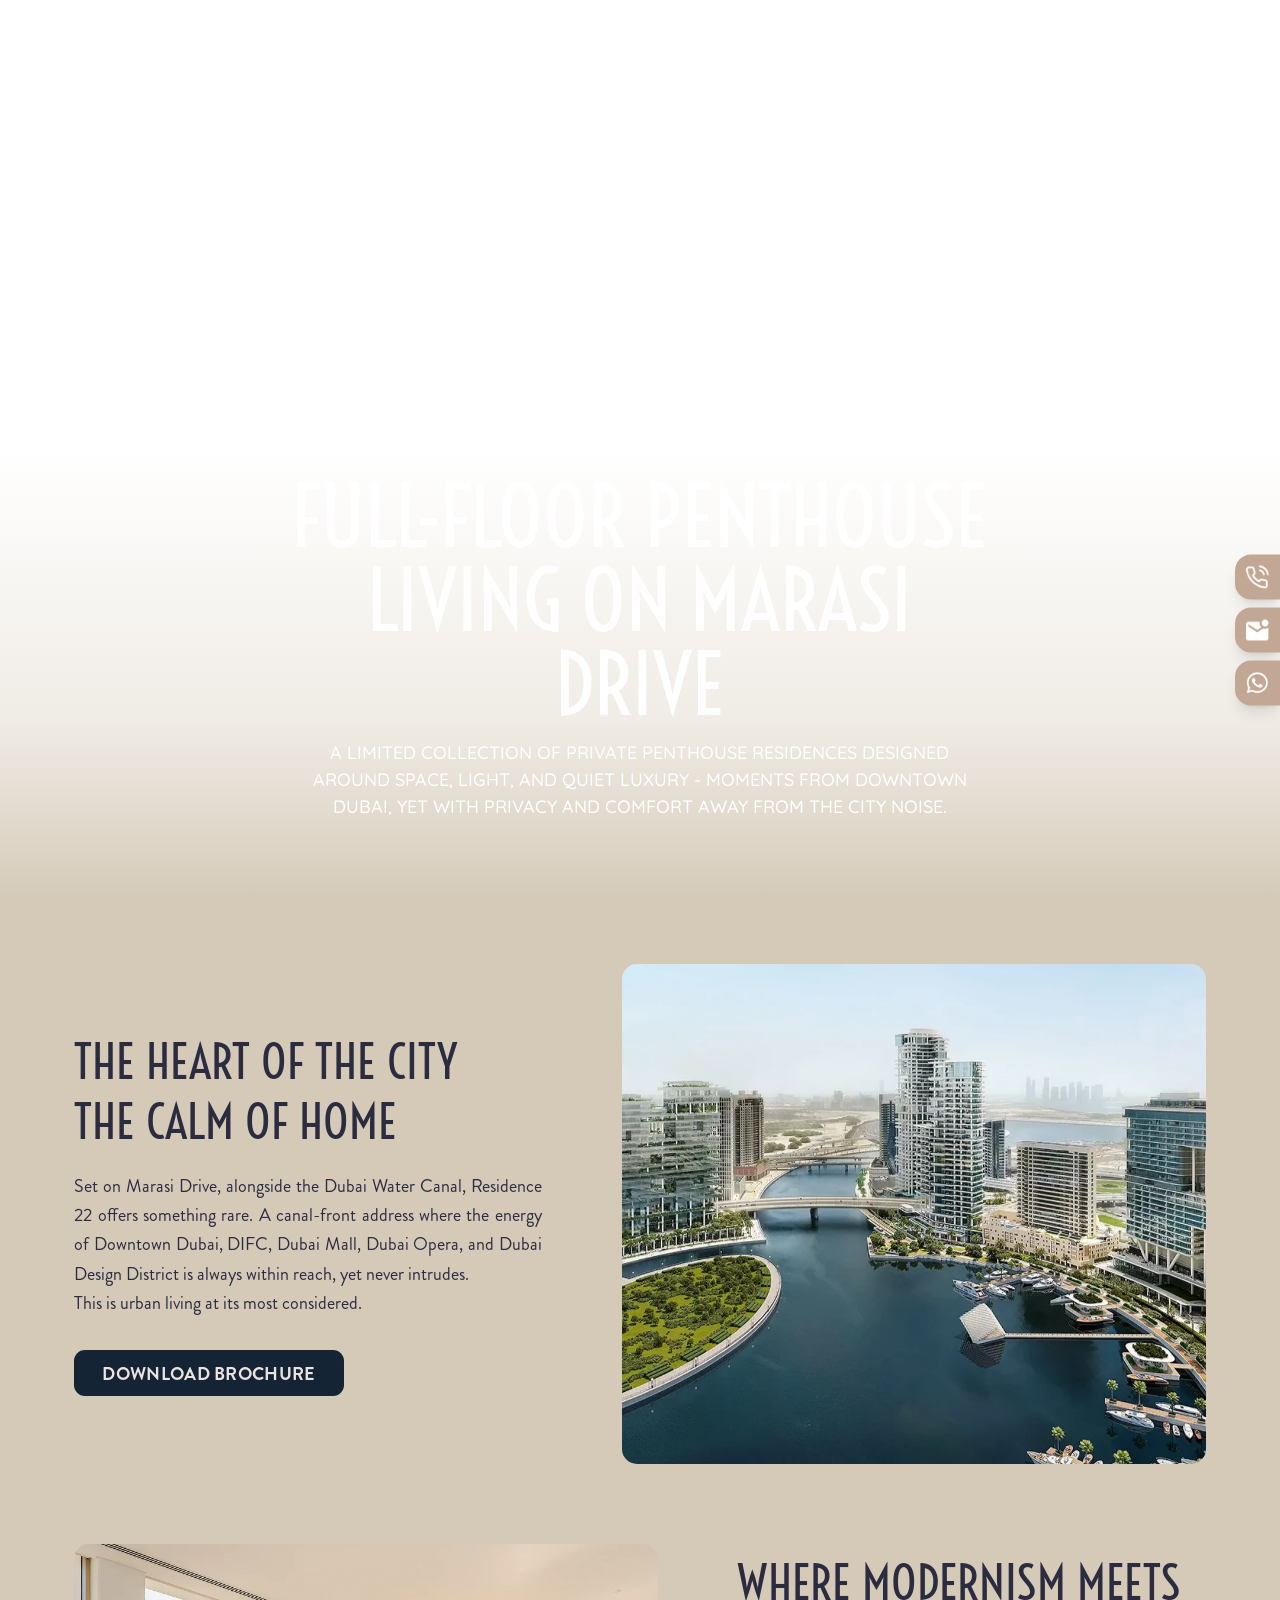
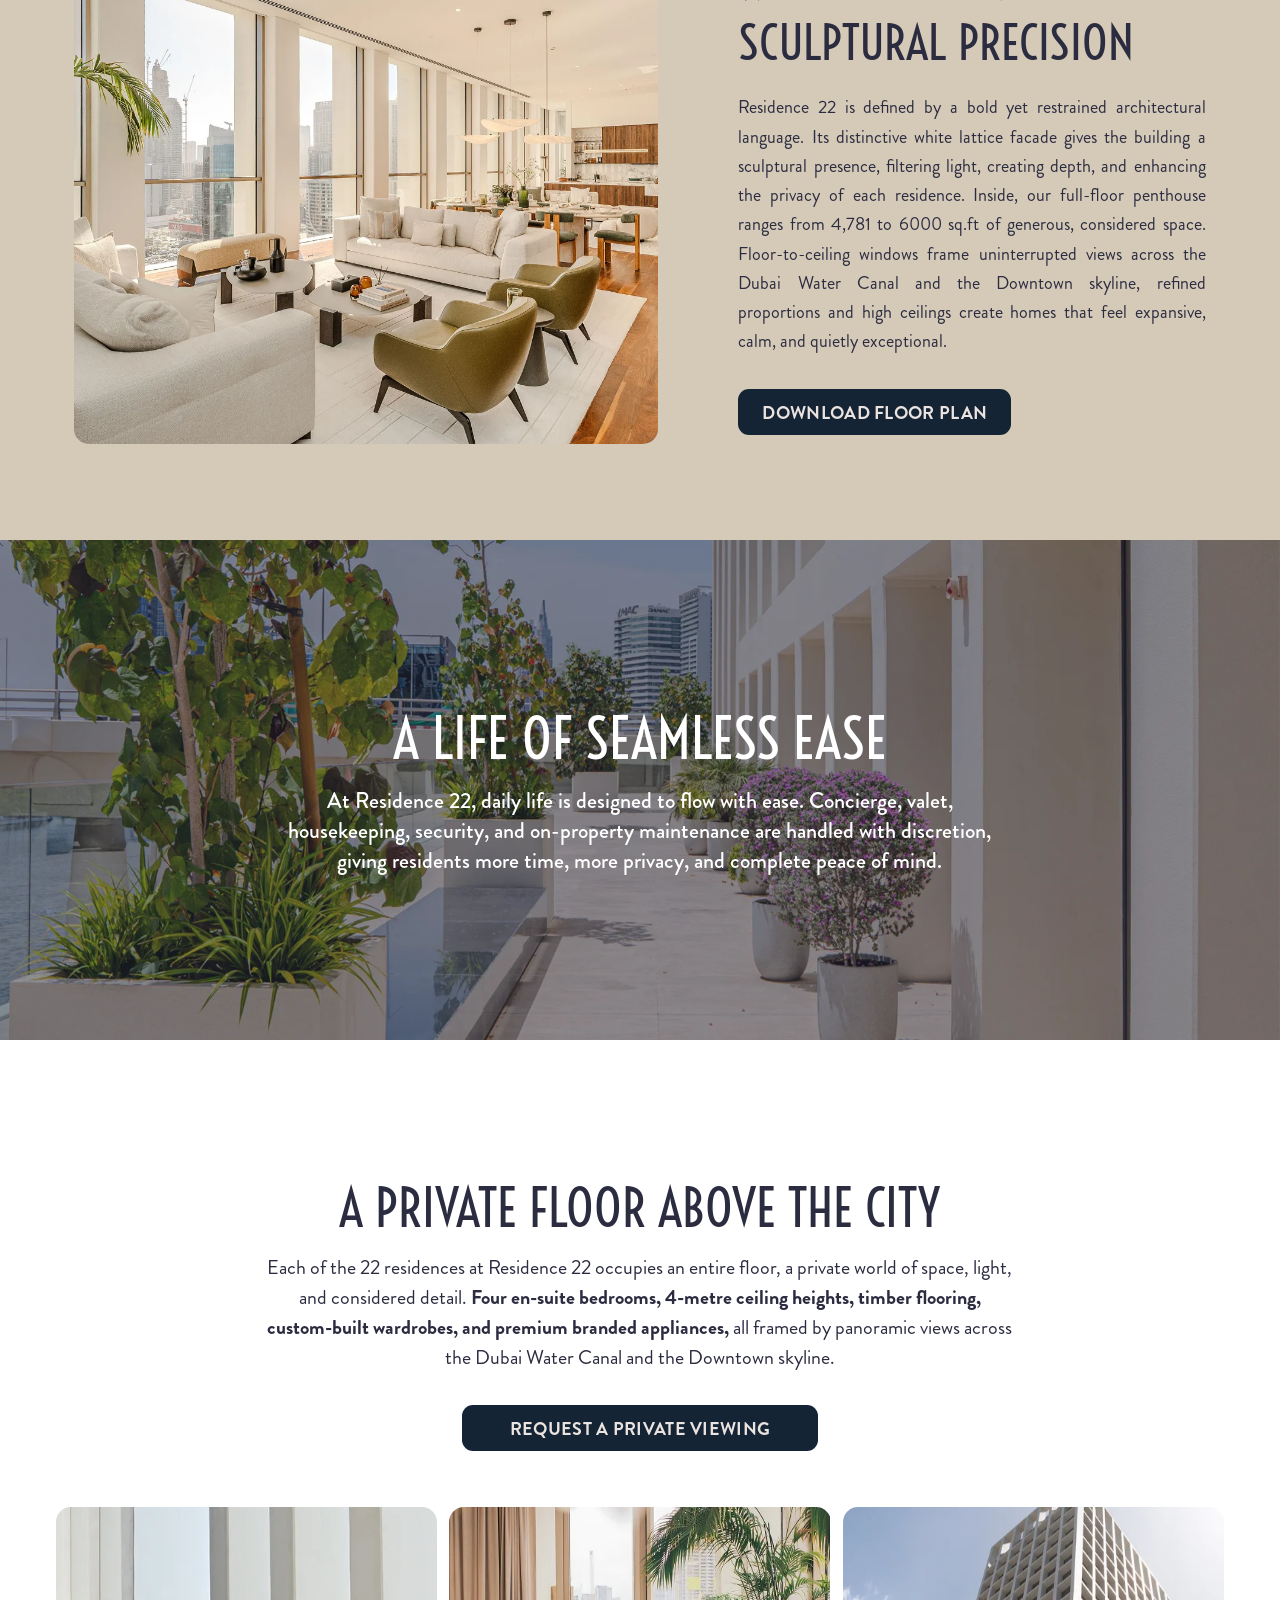
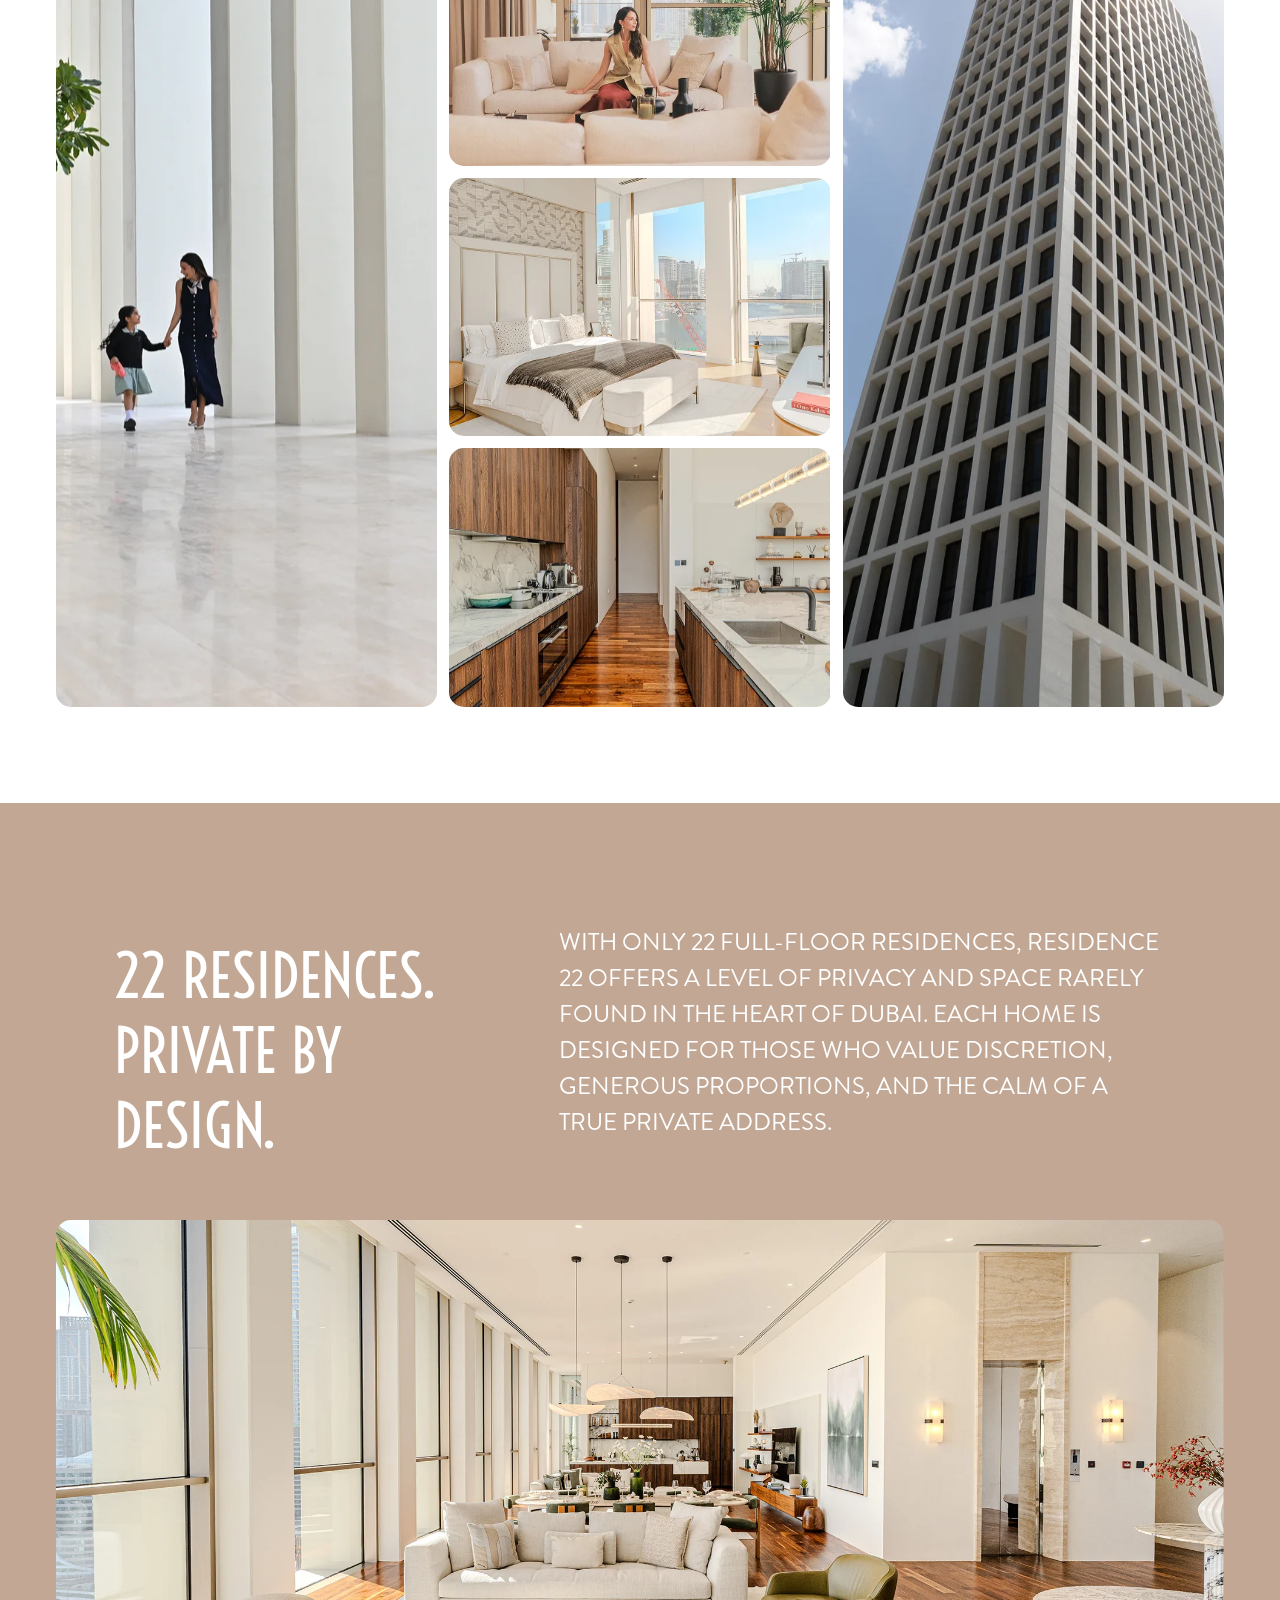
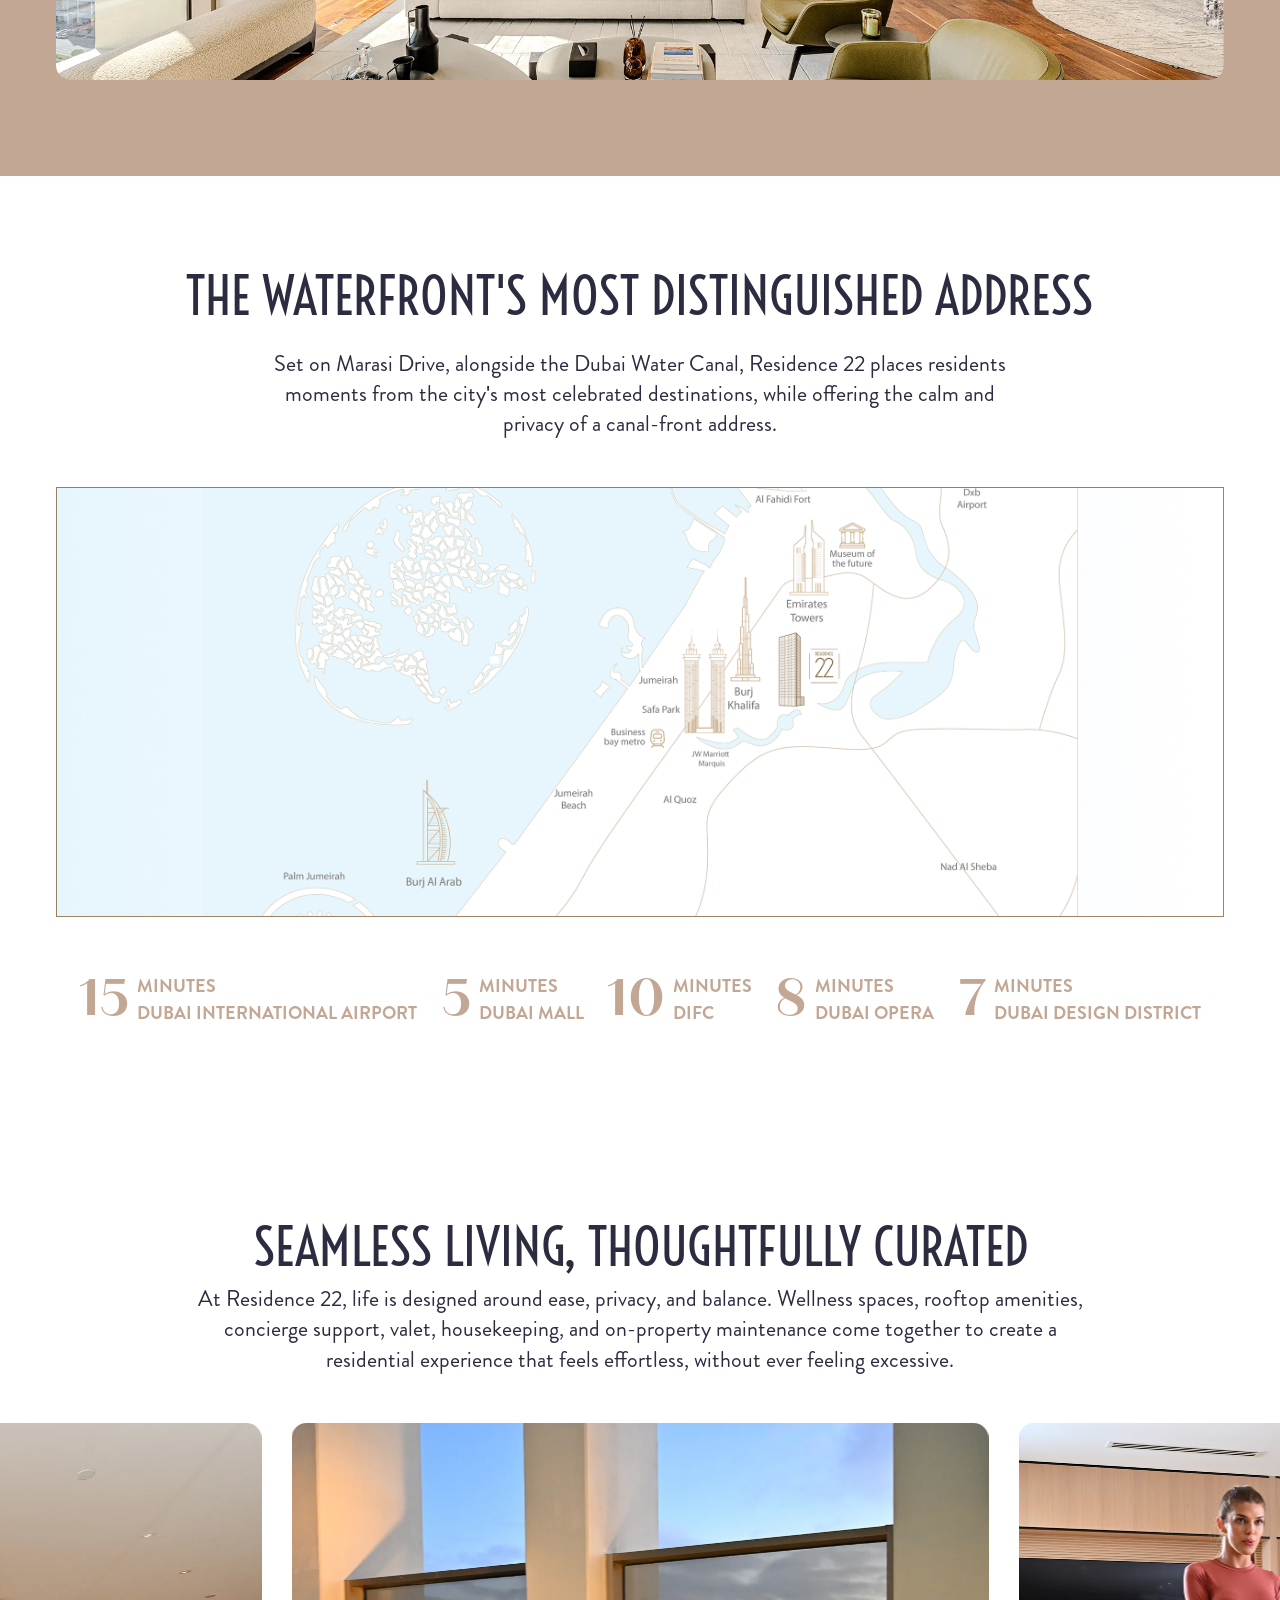
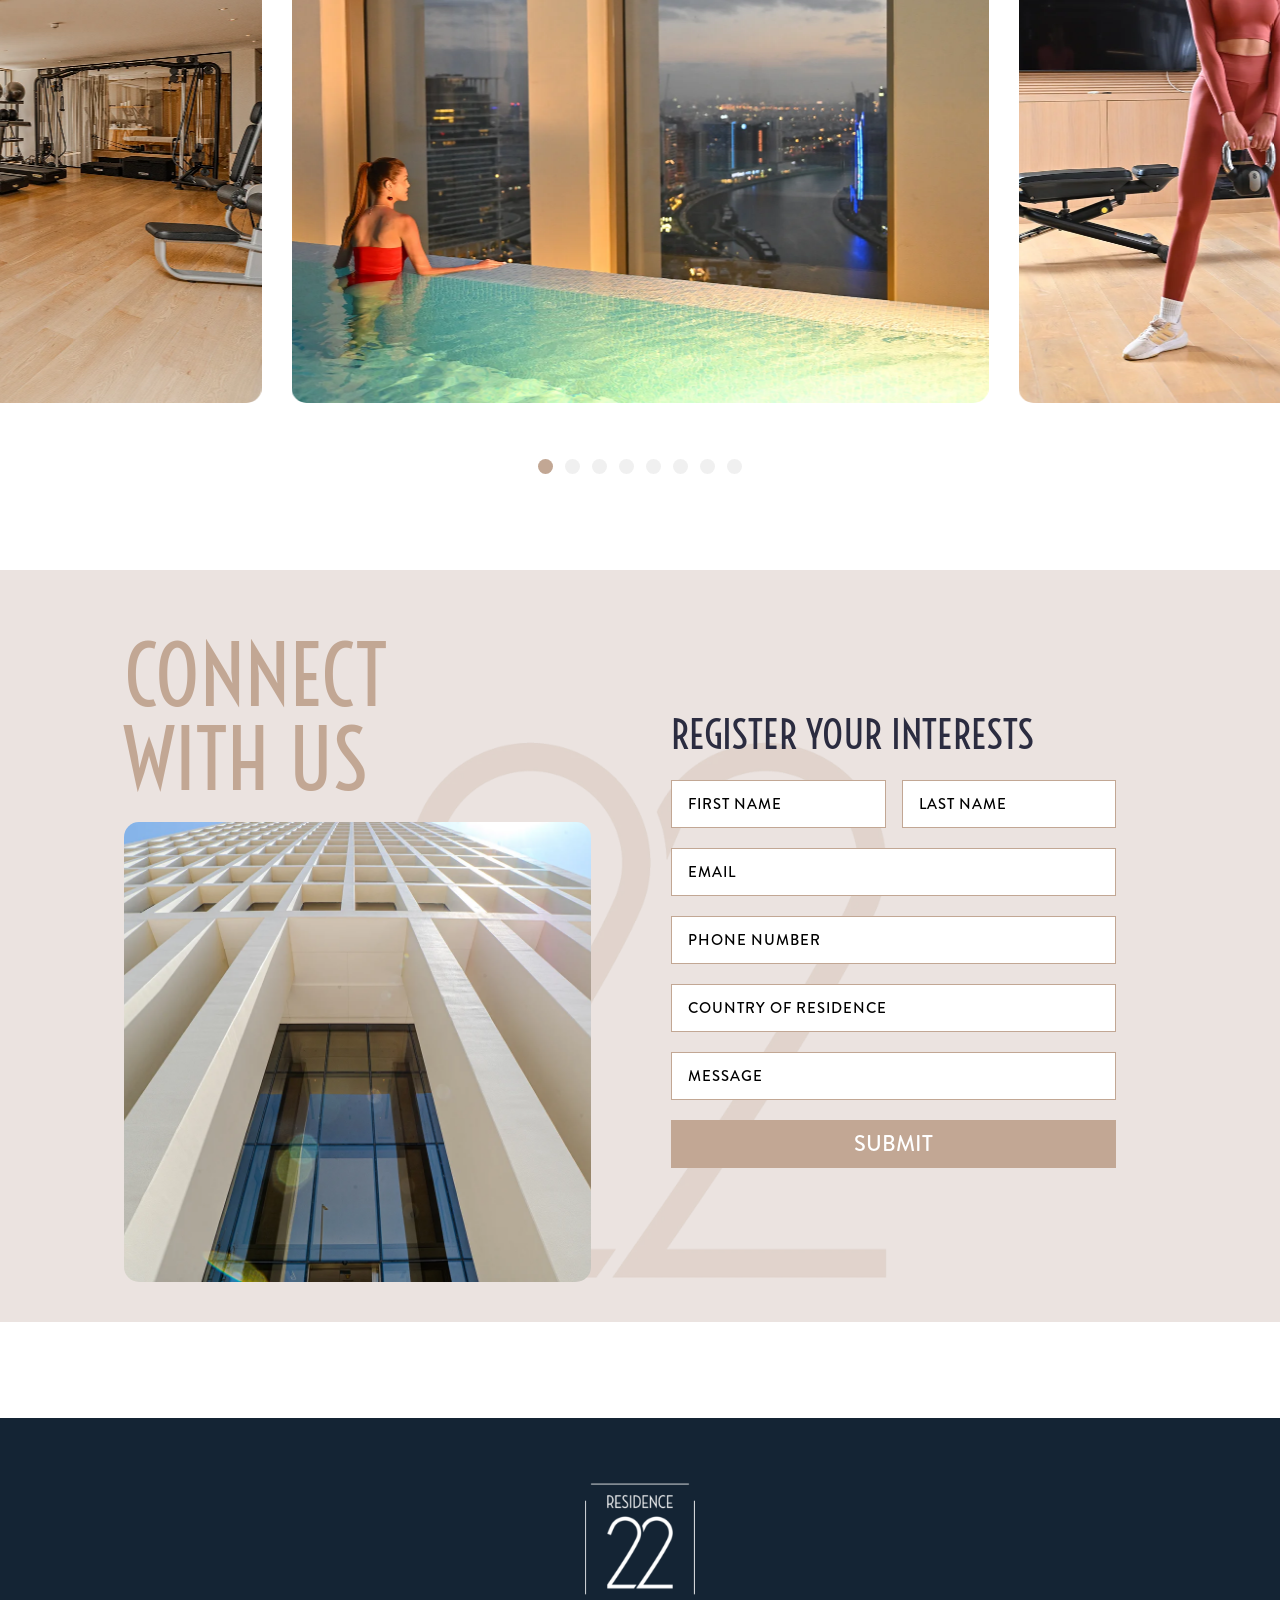
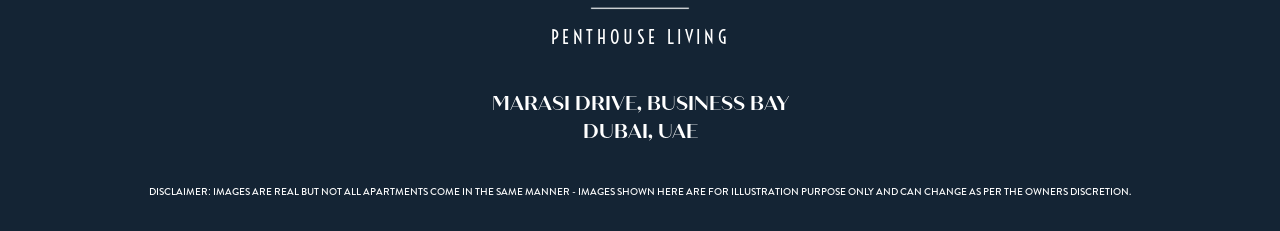
==== commit 196d6304: "Some br tag changes" ====
--- a/index.html
+++ b/index.html
@@ -455,8 +455,7 @@
                 </h2>
                 <p class="font-Brandon-Regular text-blue leading-normal text-18 text-center lg:text-20 w-full mx-auto md:w-full lg:w-90 xl:w-80"
                     data-aos="fade-up" data-aos-duration="3000">Each of the 22 residences at Residence 22 occupies an
-                    entire floor, a private world of space, light, and considered detail. <br
-                        class="hidden xl:block"><span class="font-Brandon-Bold">Four en-suite bedrooms,
+                    entire floor, a private world of space, light, and considered detail. <span class="font-Brandon-Bold">Four en-suite bedrooms,
                         4-metre ceiling heights, timber flooring, custom-built wardrobes, and premium branded
                         appliances,</span> all framed by panoramic views across the Dubai Water Canal and the Downtown
                     skyline.
